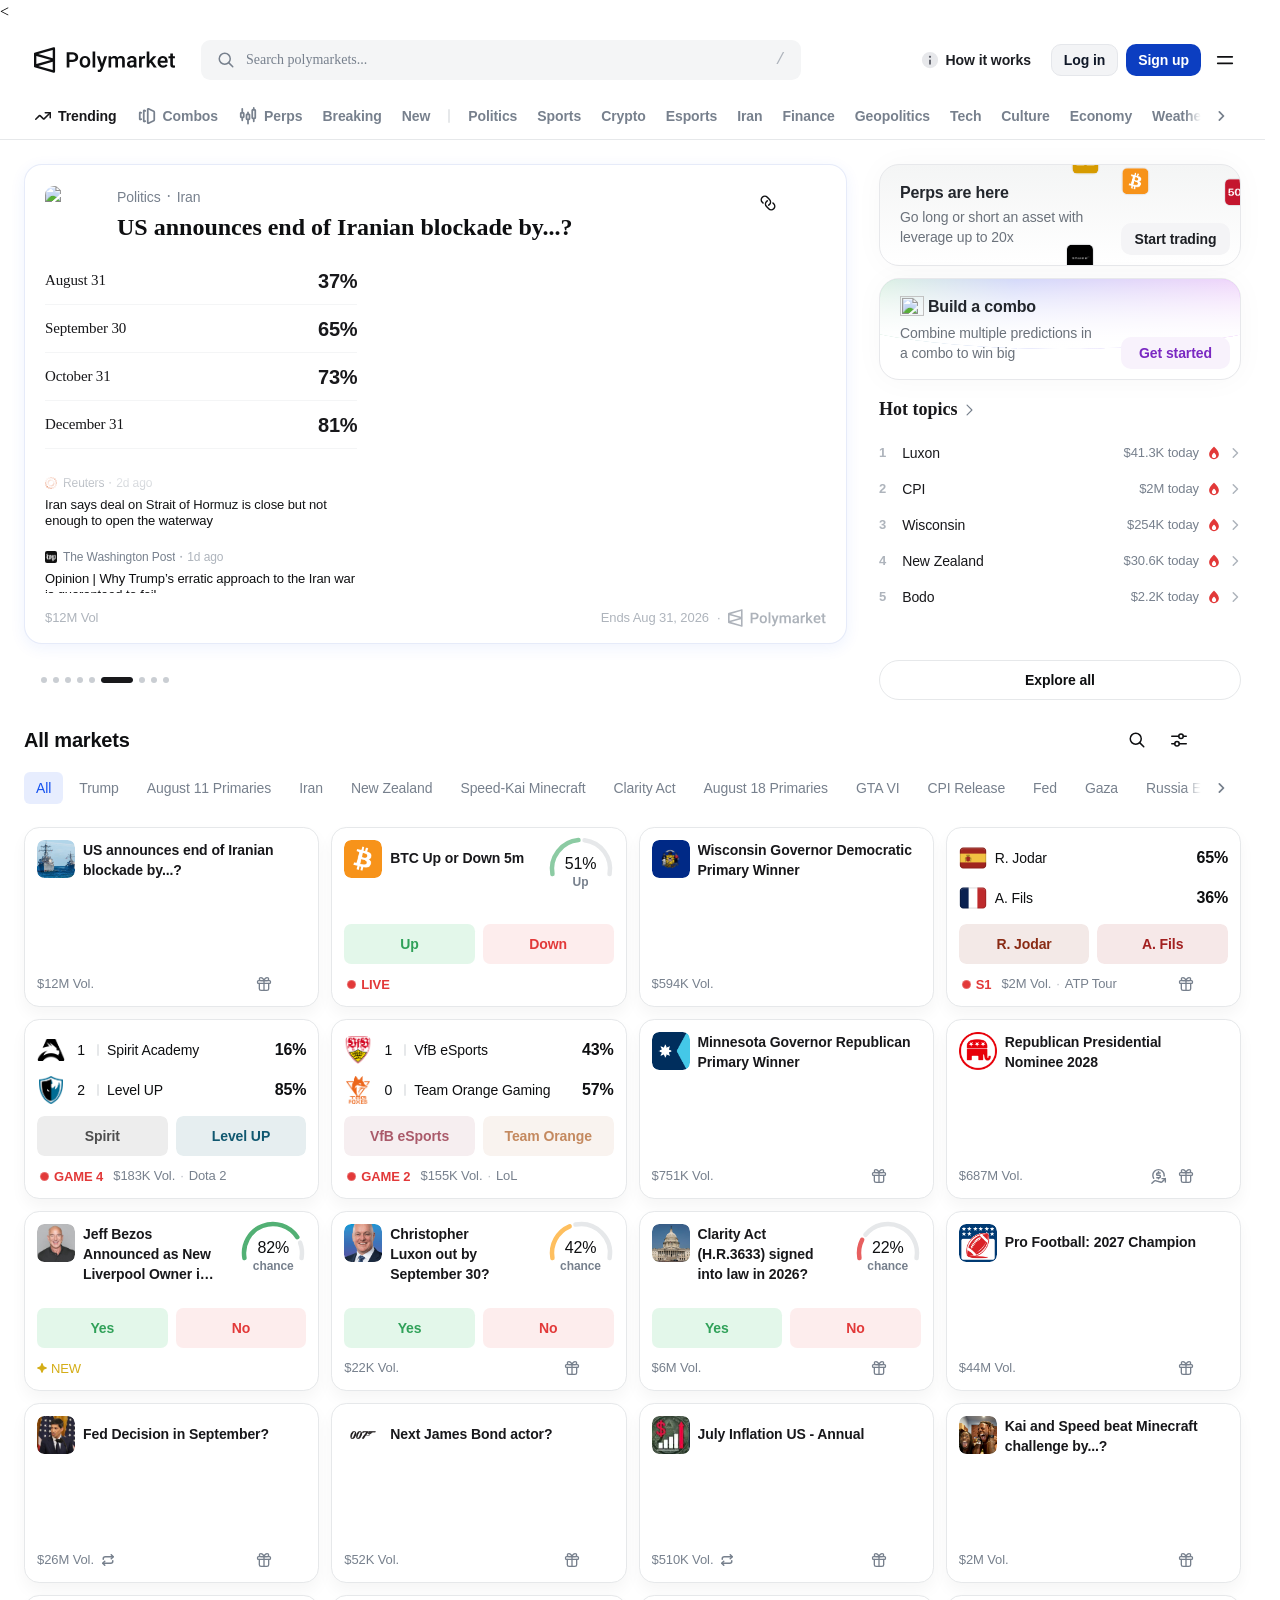
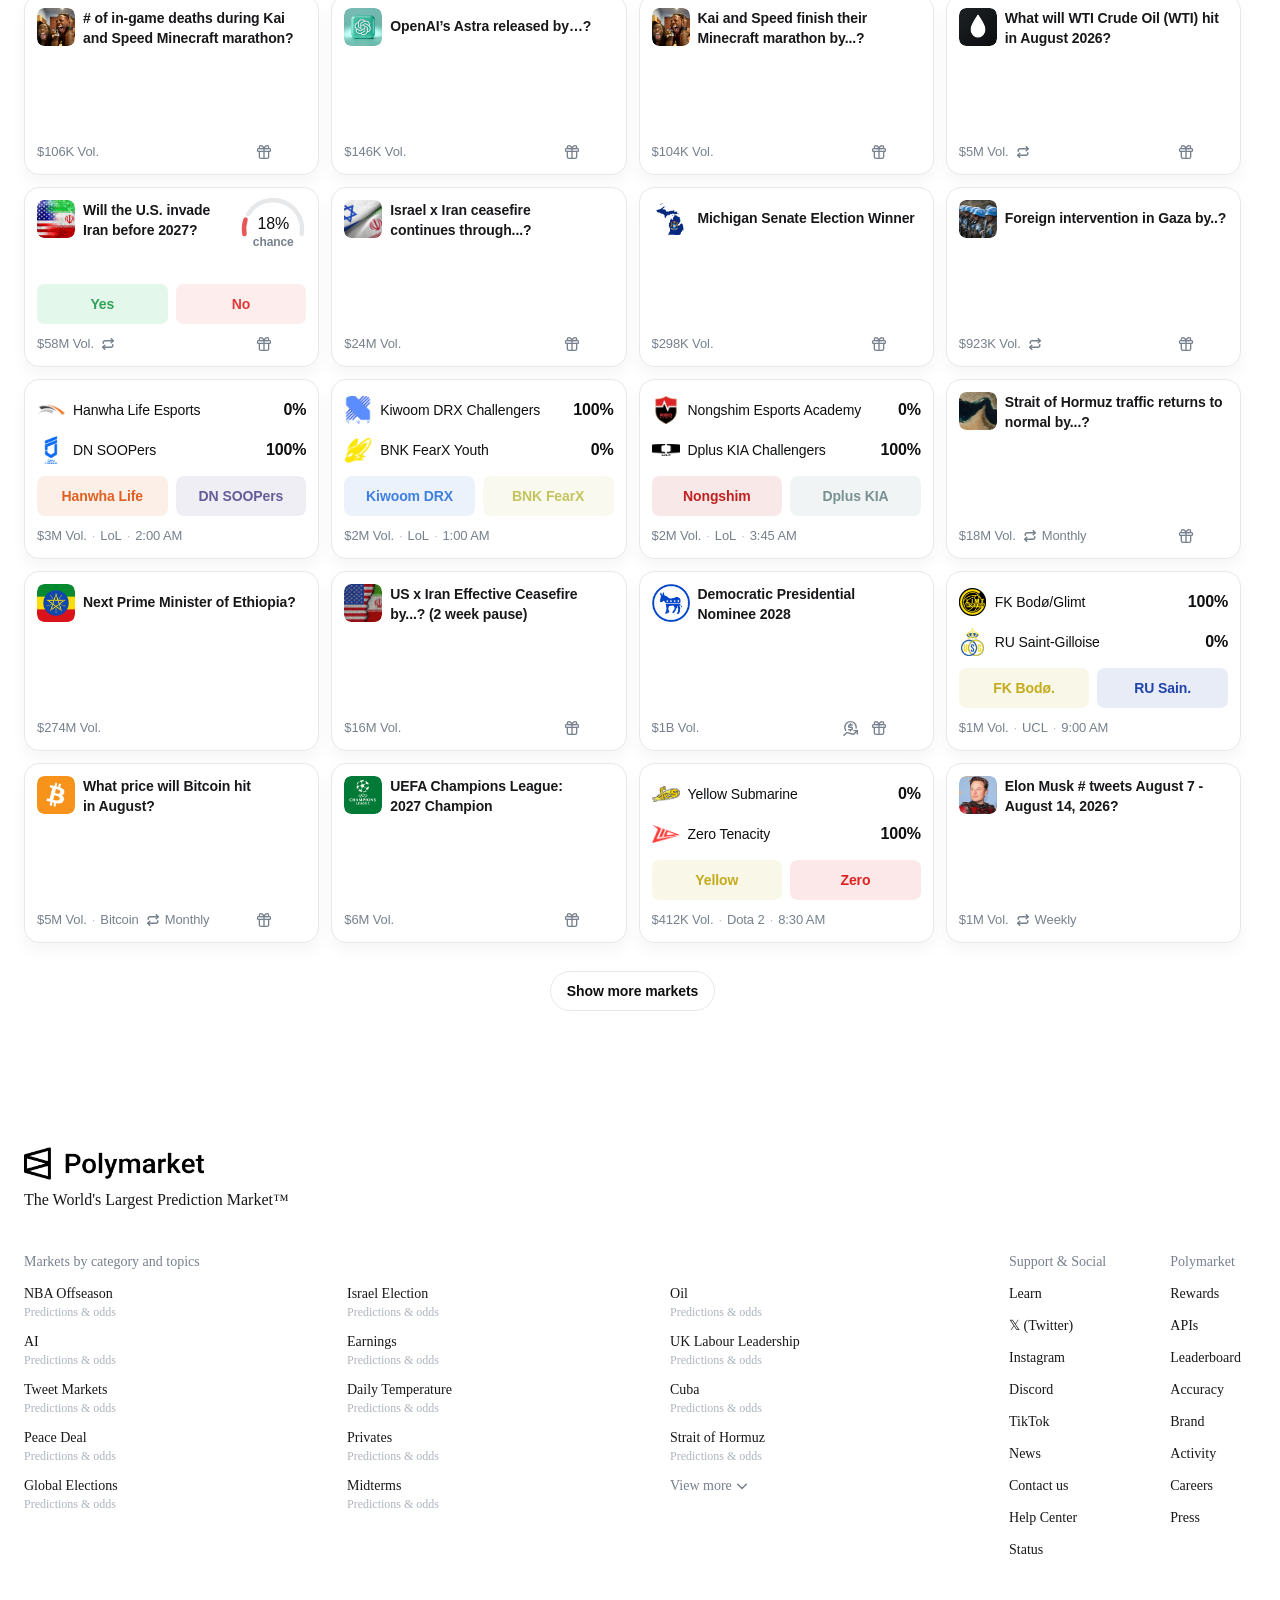
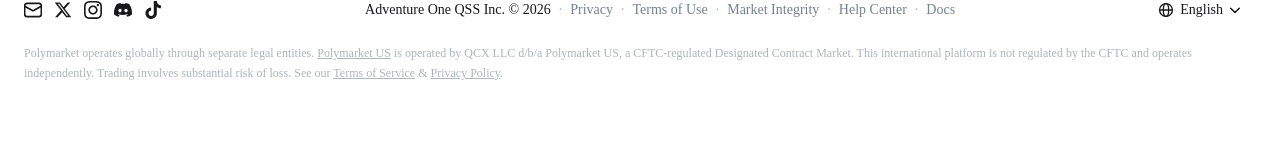
==== index.html @ 7bc05b7f "sheet modification" ====
<!DOCTYPE html>
< <html id="__pm_html" lang="en" data-theme="light" style="color-scheme: light;">

  <head>
    <meta http-equiv="Content-Type" content="text/html; charset=UTF-8">
    <meta name="viewport" content="width=device-width, initial-scale=1, maximum-scale=1, viewport-fit=cover">
    <link rel="preload" href="https://polymarket.com/_next/static/immutable/media/InterVariable-s.p.1aygxr7adi9hb.woff2"
      as="font" crossorigin="" type="font/woff2">
    <link rel="preload" as="image" href="./Polymarket _ The World’s Largest Prediction Market™_files/favicons">
    <link rel="preload" as="image" href="./Polymarket _ The World’s Largest Prediction Market™_files/favicons(1)">
    <link rel="preload" as="image" href="./Polymarket _ The World’s Largest Prediction Market™_files/favicons(2)">
    <link rel="preload" as="image" href="./Polymarket _ The World’s Largest Prediction Market™_files/favicons(3)">
    <link rel="preload" as="image" href="./Polymarket _ The World’s Largest Prediction Market™_files/favicons(4)">
    <link rel="preload" as="image" href="./Polymarket _ The World’s Largest Prediction Market™_files/favicons(5)">
    <link rel="preload" as="image" href="./Polymarket _ The World’s Largest Prediction Market™_files/favicons(6)">
    <link rel="stylesheet" href="./Polymarket _ The World’s Largest Prediction Market™_files/1xvznne5h-_wo.css"
      as="style">
    <link rel="stylesheet" href="./Polymarket _ The World’s Largest Prediction Market™_files/12_k0vfit5ixy.css"
      as="style">
    <link rel="stylesheet" href="./Polymarket _ The World’s Largest Prediction Market™_files/2q2gnw68l9ncj.css"
      as="style">
    <link rel="stylesheet" href="./Polymarket _ The World’s Largest Prediction Market™_files/34fe87x_uu1zs.css"
      as="style">
    <link rel="preload" as="script" fetchpriority="low"
      href="./Polymarket _ The World’s Largest Prediction Market™_files/050zhgx32hwv8.js" crossorigin="">
    <script type="text/partytown-x" src="./Polymarket _ The World’s Largest Prediction Market™_files/_pt"
      data-ptsrc="https://analytics.tiktok.com/i18n/pixel/static/identify_ea043f1c.js"></script>
    <script type="text/partytown-x" src="./Polymarket _ The World’s Largest Prediction Market™_files/_pt(1)"
      data-ptsrc="https://analytics.tiktok.com/i18n/pixel/static/main.MTJjNTgwMmFjMQ.js"
      data-id="D2EB49JC77U067DPLNBG"></script>
    <script type="text/partytown-x" src="./Polymarket _ The World’s Largest Prediction Market™_files/_pt(2)"
      data-ptsrc="https://analytics.tiktok.com/i18n/pixel/events.js?sdkid=D2EB49JC77U067DPLNBG&amp;lib=ttq"></script>
    <script type="text/javascript" async=""
      src="./Polymarket _ The World’s Largest Prediction Market™_files/zryw7npl"></script>
    <script type="text/javascript" async=""
      src="./Polymarket _ The World’s Largest Prediction Market™_files/destination"></script>
    <script async="true"
      src="./Polymarket _ The World’s Largest Prediction Market™_files/e8fb67d5-9099-4de2-9750-2c66ef553d13.js"
      crossorigin="anonymous"></script>
    <script async="" src="./Polymarket _ The World’s Largest Prediction Market™_files/saved_resource"></script>
    <script type="text/javascript" async=""
      src="./Polymarket _ The World’s Largest Prediction Market™_files/uwt.js"></script>
    <script type="text/javascript" async=""
      src="./Polymarket _ The World’s Largest Prediction Market™_files/js"></script>
    <script type="text/javascript" async=""
      src="./Polymarket _ The World’s Largest Prediction Market™_files/js(1)"></script>
    <script async="" src="./Polymarket _ The World’s Largest Prediction Market™_files/scevent.min.js"></script>
    <script type="text/partytown-x" src="./Polymarket _ The World’s Largest Prediction Market™_files/_pt(3)"
      data-ptsrc="https://www.redditstatic.com/ads/pixel.js"></script>
    <script type="text/partytown-x" src="./Polymarket _ The World’s Largest Prediction Market™_files/_pt(4)"
      data-ptsrc="https://connect.facebook.net/en_US/fbevents.js"></script>
    <script type="text/javascript" async=""
      src="./Polymarket _ The World’s Largest Prediction Market™_files/sdk.js"></script>
    <script src="./Polymarket _ The World’s Largest Prediction Market™_files/1ta576v14_0-o.js" async=""
      crossorigin=""></script>
    <script src="./Polymarket _ The World’s Largest Prediction Market™_files/2xdhs9vi3pkwg.js" async=""
      crossorigin=""></script>
    <script src="./Polymarket _ The World’s Largest Prediction Market™_files/3ph7un4d86x3r.js" async=""
      crossorigin=""></script>
    <script src="./Polymarket _ The World’s Largest Prediction Market™_files/2kn_t393dva7_.js" async=""
      crossorigin=""></script>
    <script src="./Polymarket _ The World’s Largest Prediction Market™_files/turbopack-3u9iurie3x0ei.js" async=""
      crossorigin=""></script>
    <script src="./Polymarket _ The World’s Largest Prediction Market™_files/2qnopj7cax7uy.js" async=""
      crossorigin=""></script>
    <script src="./Polymarket _ The World’s Largest Prediction Market™_files/0y_2c69dou5mc.js" async=""
      crossorigin=""></script>
    <script src="./Polymarket _ The World’s Largest Prediction Market™_files/1-hdcs4qtxk84.js" async=""
      crossorigin=""></script>
    <script src="./Polymarket _ The World’s Largest Prediction Market™_files/40-ibfx0e1cf2.js" async=""
      crossorigin=""></script>
    <script src="./Polymarket _ The World’s Largest Prediction Market™_files/3-f_0k7oh_t2z.js" async=""
      crossorigin=""></script>
    <script src="./Polymarket _ The World’s Largest Prediction Market™_files/41ccagpe5h0nh.js" async=""
      crossorigin=""></script>
    <script src="./Polymarket _ The World’s Largest Prediction Market™_files/28n1gs1zeol09.js" async=""
      crossorigin=""></script>
    <script src="./Polymarket _ The World’s Largest Prediction Market™_files/3__tqwuv5_w46.js" async=""
      crossorigin=""></script>
    <script src="./Polymarket _ The World’s Largest Prediction Market™_files/2oiy7hxcs33c-.js" async=""
      crossorigin=""></script>
    <script src="./Polymarket _ The World’s Largest Prediction Market™_files/16pchca2lleq3.js" async=""
      crossorigin=""></script>
    <script src="./Polymarket _ The World’s Largest Prediction Market™_files/0a7tminq2li_7.js" async=""
      crossorigin=""></script>
    <script src="./Polymarket _ The World’s Largest Prediction Market™_files/2t-g8f8gta-u0.js" async=""
      crossorigin=""></script>
    <script src="./Polymarket _ The World’s Largest Prediction Market™_files/0423mj89c63q-.js" async=""
      crossorigin=""></script>
    <script src="./Polymarket _ The World’s Largest Prediction Market™_files/2s8h_15eadk7m.js" async=""
      crossorigin=""></script>
    <script src="./Polymarket _ The World’s Largest Prediction Market™_files/34rx0zgd_p1eq.js" async=""
      crossorigin=""></script>
    <script src="./Polymarket _ The World’s Largest Prediction Market™_files/3r4ix474_dhkh.js" async=""
      crossorigin=""></script>
    <script src="./Polymarket _ The World’s Largest Prediction Market™_files/2u_3ujlkfbknd.js" async=""
      crossorigin=""></script>
    <script src="./Polymarket _ The World’s Largest Prediction Market™_files/3ck_691kq0ybv.js" async=""
      crossorigin=""></script>
    <script src="./Polymarket _ The World’s Largest Prediction Market™_files/2igcjbqn3b_ky.js" async=""
      crossorigin=""></script>
    <script src="./Polymarket _ The World’s Largest Prediction Market™_files/0448va_zzwkuj.js" async=""
      crossorigin=""></script>
    <script src="./Polymarket _ The World’s Largest Prediction Market™_files/1dqihoq81-yb5.js" async=""
      crossorigin=""></script>
    <script src="./Polymarket _ The World’s Largest Prediction Market™_files/0ab6sidpc8h3q.js" async=""
      crossorigin=""></script>
    <script src="./Polymarket _ The World’s Largest Prediction Market™_files/1c42y04yk1k7_.js" async=""
      crossorigin=""></script>
    <script src="./Polymarket _ The World’s Largest Prediction Market™_files/400qsgs4zhy3f.js" async=""
      crossorigin=""></script>
    <script src="./Polymarket _ The World’s Largest Prediction Market™_files/02-22y9r5_rlp.js" async=""
      crossorigin=""></script>
    <script src="./Polymarket _ The World’s Largest Prediction Market™_files/1u72vq7xpq19i.js" async=""
      crossorigin=""></script>
    <script src="./Polymarket _ The World’s Largest Prediction Market™_files/07b2qtq9h8by1.js" async=""
      crossorigin=""></script>
    <script src="./Polymarket _ The World’s Largest Prediction Market™_files/19tyv_purycmg.js" async=""
      crossorigin=""></script>
    <script src="./Polymarket _ The World’s Largest Prediction Market™_files/2waw69ymhh_mm.js" async=""
      crossorigin=""></script>
    <script src="./Polymarket _ The World’s Largest Prediction Market™_files/1uruzxlb2-ese.js" async=""
      crossorigin=""></script>
    <script src="./Polymarket _ The World’s Largest Prediction Market™_files/19zs_iil_kxae.js" async=""
      crossorigin=""></script>
    <script src="./Polymarket _ The World’s Largest Prediction Market™_files/34cyuccihu_gt.js" async=""
      crossorigin=""></script>
    <script src="./Polymarket _ The World’s Largest Prediction Market™_files/04rd216xv0na7.js" async=""
      crossorigin=""></script>
    <script src="./Polymarket _ The World’s Largest Prediction Market™_files/3ci0srxha2fpv.js" async=""
      crossorigin=""></script>
    <script src="./Polymarket _ The World’s Largest Prediction Market™_files/3nob8xsxtjarf.js" async=""
      crossorigin=""></script>
    <script src="./Polymarket _ The World’s Largest Prediction Market™_files/0jb2jp0jb9onm.js" async=""
      crossorigin=""></script>
    <script src="./Polymarket _ The World’s Largest Prediction Market™_files/216xhyks20kv7.js" async=""
      crossorigin=""></script>
    <script src="./Polymarket _ The World’s Largest Prediction Market™_files/3rme7b2bblkw3.js" async=""
      crossorigin=""></script>
    <script src="./Polymarket _ The World’s Largest Prediction Market™_files/0axq70mcux7mb.js" async=""
      crossorigin=""></script>
    <script src="./Polymarket _ The World’s Largest Prediction Market™_files/1xlkkec08mil3.js" async=""
      crossorigin=""></script>
    <script src="./Polymarket _ The World’s Largest Prediction Market™_files/0id7u3l5e0vc2.js" async=""
      crossorigin=""></script>
    <script src="./Polymarket _ The World’s Largest Prediction Market™_files/13wsys6xchxqs.js" async=""
      crossorigin=""></script>
    <script src="./Polymarket _ The World’s Largest Prediction Market™_files/3629a76j_3o1l.js" async=""
      crossorigin=""></script>
    <script src="./Polymarket _ The World’s Largest Prediction Market™_files/3eabtcm_qgq41.js" async=""
      crossorigin=""></script>
    <script src="./Polymarket _ The World’s Largest Prediction Market™_files/1ogjv4_-spdoo.js" async=""
      crossorigin=""></script>
    <script src="./Polymarket _ The World’s Largest Prediction Market™_files/1_ezc5x_axfd4.js" async=""
      crossorigin=""></script>
    <script src="./Polymarket _ The World’s Largest Prediction Market™_files/1a8v6fsy3wyhf.js" async=""
      crossorigin=""></script>
    <script src="./Polymarket _ The World’s Largest Prediction Market™_files/3myp9oz9lpe74.js" async=""
      crossorigin=""></script>
    <script src="./Polymarket _ The World’s Largest Prediction Market™_files/2gvupq5wzqqox.js" async=""
      crossorigin=""></script>
    <script src="./Polymarket _ The World’s Largest Prediction Market™_files/43u9lm_wndpu1.js" async=""
      crossorigin=""></script>
    <script src="./Polymarket _ The World’s Largest Prediction Market™_files/3076mfk-lntr1.js" async=""
      crossorigin=""></script>
    <script src="./Polymarket _ The World’s Largest Prediction Market™_files/2n8rrtdolam8_.js" async=""
      crossorigin=""></script>
    <script src="./Polymarket _ The World’s Largest Prediction Market™_files/1m8g2mqx63sej.js" async=""
      crossorigin=""></script>
    <script src="./Polymarket _ The World’s Largest Prediction Market™_files/0upxqq1znxc-i.js" async=""
      crossorigin=""></script>
    <script src="./Polymarket _ The World’s Largest Prediction Market™_files/1zeycm9na1dgi.js" async=""
      crossorigin=""></script>
    <script src="./Polymarket _ The World’s Largest Prediction Market™_files/1s0pywucjq9qn.js" async=""
      crossorigin=""></script>
    <script src="./Polymarket _ The World’s Largest Prediction Market™_files/3hfnagq8yhw63.js" async=""
      crossorigin=""></script>
    <script src="./Polymarket _ The World’s Largest Prediction Market™_files/1tl76ons6q4ua.js" async=""
      crossorigin=""></script>
    <script src="./Polymarket _ The World’s Largest Prediction Market™_files/0gas10_zylcxn.js" async=""
      crossorigin=""></script>
    <script src="./Polymarket _ The World’s Largest Prediction Market™_files/06vpj_6-wra41.js" async=""
      crossorigin=""></script>
    <script src="./Polymarket _ The World’s Largest Prediction Market™_files/0yu9xjqlnbb08.js" async=""
      crossorigin=""></script>
    <script src="./Polymarket _ The World’s Largest Prediction Market™_files/16u70pz_945jm.js" async=""
      crossorigin=""></script>
    <script src="./Polymarket _ The World’s Largest Prediction Market™_files/3ezd_5e83i4k7.js" async=""
      crossorigin=""></script>
    <script src="./Polymarket _ The World’s Largest Prediction Market™_files/03vcl2it4kzli.js" async=""
      crossorigin=""></script>
    <script src="./Polymarket _ The World’s Largest Prediction Market™_files/2pjg1lfcmh3pd.js" async=""
      crossorigin=""></script>
    <script src="./Polymarket _ The World’s Largest Prediction Market™_files/1gejwbvz6rmet.js" async=""
      crossorigin=""></script>
    <script src="./Polymarket _ The World’s Largest Prediction Market™_files/2yf-yr59-zp16.js" async=""
      crossorigin=""></script>
    <script src="./Polymarket _ The World’s Largest Prediction Market™_files/2i_m22bxvwdp6.js" async=""
      crossorigin=""></script>
    <script src="./Polymarket _ The World’s Largest Prediction Market™_files/325yip-af6j6s.js" async=""
      crossorigin=""></script>
    <script src="./Polymarket _ The World’s Largest Prediction Market™_files/3xsjcvi6-h70o.js" async=""
      crossorigin=""></script>
    <script src="./Polymarket _ The World’s Largest Prediction Market™_files/0azj71wawmllj.js" async=""
      crossorigin=""></script>
    <script src="./Polymarket _ The World’s Largest Prediction Market™_files/4229w9bopxu3d.js" async=""
      crossorigin=""></script>
    <script src="./Polymarket _ The World’s Largest Prediction Market™_files/06-n4hagkveuv.js" async=""
      crossorigin=""></script>
    <script src="./Polymarket _ The World’s Largest Prediction Market™_files/22v1b32tpmn8i.js" async=""
      crossorigin=""></script>
    <script src="./Polymarket _ The World’s Largest Prediction Market™_files/448s9o1a9041u.js" async=""
      crossorigin=""></script>
    <script src="./Polymarket _ The World’s Largest Prediction Market™_files/1uqe77oksfxj-.js" async=""
      crossorigin=""></script>
    <script src="./Polymarket _ The World’s Largest Prediction Market™_files/08p1_q0bh31s8.js" async=""
      crossorigin=""></script>
    <script src="./Polymarket _ The World’s Largest Prediction Market™_files/2k-3atbuasimc.js" async=""
      crossorigin=""></script>
    <script src="./Polymarket _ The World’s Largest Prediction Market™_files/11vt31z0rmo3y.js" async=""
      crossorigin=""></script>
    <script src="./Polymarket _ The World’s Largest Prediction Market™_files/3ce6lu4tf9427.js" async=""
      crossorigin=""></script>
    <script src="./Polymarket _ The World’s Largest Prediction Market™_files/0ucmhza0byfwz.js" async=""
      crossorigin=""></script>
    <script src="./Polymarket _ The World’s Largest Prediction Market™_files/3g7_491unjgx7.js" async=""
      crossorigin=""></script>
    <script src="./Polymarket _ The World’s Largest Prediction Market™_files/1lfmcnv0zzq05.js" async=""
      crossorigin=""></script>
    <script src="./Polymarket _ The World’s Largest Prediction Market™_files/loginModal.js" defer></script>
    <meta name="theme-color" content="#fff" media="(prefers-color-scheme: light)">
    <meta name="theme-color" content="#15191d" media="(prefers-color-scheme: dark)">
    <meta name="color-scheme" content="light dark">
    <title>Polymarket | The World’s Largest Prediction Market™</title>
    <meta name="description"
      content="Polymarket is the world’s largest prediction market, allowing you to stay informed and profit from your knowledge by trading on future events across various topics.">
    <meta name="application-name" content="Polymarket">
    <link rel="manifest" href="https://polymarket.com/manifest.json">
    <meta name="robots" content="index, follow, max-video-preview:-1, max-image-preview:large, max-snippet:-1">
    <meta name="fc:miniapp"
      content="{&quot;version&quot;:&quot;next&quot;,&quot;imageUrl&quot;:&quot;https://polymarket.com/images/polymarket-logo-white.png&quot;,&quot;button&quot;:{&quot;title&quot;:&quot;Open Polymarket&quot;,&quot;action&quot;:{&quot;type&quot;:&quot;launch_frame&quot;,&quot;name&quot;:&quot;Launch Polymarket&quot;,&quot;url&quot;:&quot;https://polymarket.com&quot;,&quot;splashImageUrl&quot;:&quot;https://polymarket.com/images/polymarket-logo-white.png&quot;,&quot;splashBackgroundColor&quot;:&quot;#000000&quot;}}}">
    <link rel="canonical" href="https://polymarket.com/">
    <link rel="alternate" hreflang="en" href="https://polymarket.com/">
    <link rel="alternate" hreflang="bn" href="https://polymarket.com/bn">
    <link rel="alternate" hreflang="de" href="https://polymarket.com/de">
    <link rel="alternate" hreflang="es" href="https://polymarket.com/es">
    <link rel="alternate" hreflang="fr" href="https://polymarket.com/fr">
    <link rel="alternate" hreflang="hi" href="https://polymarket.com/hi">
    <link rel="alternate" hreflang="id" href="https://polymarket.com/id">
    <link rel="alternate" hreflang="it" href="https://polymarket.com/it">
    <link rel="alternate" hreflang="ja" href="https://polymarket.com/ja">
    <link rel="alternate" hreflang="pl" href="https://polymarket.com/pl">
    <link rel="alternate" hreflang="pt" href="https://polymarket.com/pt">
    <link rel="alternate" hreflang="ru" href="https://polymarket.com/ru">
    <link rel="alternate" hreflang="th" href="https://polymarket.com/th">
    <link rel="alternate" hreflang="tl" href="https://polymarket.com/tl">
    <link rel="alternate" hreflang="uk" href="https://polymarket.com/uk">
    <link rel="alternate" hreflang="vi" href="https://polymarket.com/vi">
    <link rel="alternate" hreflang="zh" href="https://polymarket.com/zh">
    <link rel="alternate" hreflang="zh-hant" href="https://polymarket.com/zh-hant">
    <link rel="alternate" hreflang="x-default" href="https://polymarket.com/">
    <meta name="format-detection" content="telephone=no">
    <meta name="mobile-web-app-capable" content="yes">
    <meta name="apple-mobile-web-app-title" content="Polymarket">
    <meta name="apple-mobile-web-app-status-bar-style" content="default">
    <meta property="og:title" content="Polymarket | The World’s Largest Prediction Market™">
    <meta property="og:description"
      content="Polymarket is the world’s largest prediction market, allowing you to stay informed and profit from your knowledge by trading on future events across various topics.">
    <meta property="og:url" content="https://polymarket.com">
    <meta property="og:image" content="https://polymarket.com/images/homepage-twitter-card.png">
    <meta property="og:type" content="website">
    <meta name="twitter:card" content="summary_large_image">
    <meta name="twitter:site" content="@polymarket">
    <meta name="twitter:title" content="Polymarket | The World’s Largest Prediction Market™">
    <meta name="twitter:description"
      content="Polymarket is the world’s largest prediction market, allowing you to stay informed and profit from your knowledge by trading on future events across various topics.">
    <meta name="twitter:image" content="https://polymarket.com/images/homepage-twitter-card.png">
    <link rel="icon" href="https://polymarket.com/icons/favicon-32x32.png" sizes="32x32" type="image/png">
    <link rel="icon" href="https://polymarket.com/icons/favicon-16x16.png" sizes="16x16" type="image/png">
    <link rel="apple-touch-icon" href="https://polymarket.com/icons/apple-touch-icon.png" sizes="180x180">
    <link rel="mask-icon" href="https://polymarket.com/icons/safari-pinned-tab.svg" color="#1652f0">
    <meta name="next-size-adjust" content="">
    <meta property="og:temporal:status" content="active">
    <meta property="og:temporal:link_preview_rendering_style" content="enhanced_image_forward">
    <meta property="og:temporal:trade_eligibility_US" content="False">
    <meta property="og:image:alt" content="Polymarket">
    <script
      id="debugbear-rum">(function () { var dbpr = 100; if (Math.random() * 100 > 100 - dbpr) { var d = "dbbRum", w = window, o = document, a = addEventListener, scr = o.createElement("script"); scr.async = !0; w[d] = w[d] || []; w[d].push(["presampling", dbpr]);["error", "unhandledrejection"].forEach(function (t) { a(t, function (e) { w[d].push([t, e]) }); }); scr.src = "https://cdn.debugbear.com/C7xcKKrjUnXK.js"; o.head.appendChild(scr); } })()</script>
    <script async="" src="./Polymarket _ The World’s Largest Prediction Market™_files/C7xcKKrjUnXK.js"></script>
    <script
      id="pm-theme-prepaint">!function () { try { var d = document.documentElement; var t = localStorage.getItem("color-mode"); var theme = t === "light" || t === "dark" ? t : window.matchMedia && window.matchMedia("(prefers-color-scheme: dark)").matches ? "dark" : "light"; d.setAttribute("data-theme", theme); d.style.colorScheme = theme; } catch (e) { } }();</script>
    <script
      id="pm-world-cup-tab-prepaint">!function () { try { var d = document.documentElement; var p = (location.pathname || "").replace(/\/+$/, ""); if (!/\/sports\/world-cup$/.test(p)) return; var t = new URLSearchParams(location.search || "").get("tab"); var v = { props: "props", bracket: "bracket", map: "map", groups: "bracket", standings: "bracket" }; d.setAttribute("data-wc-tab", v[t] || "games"); } catch (e) { } }();</script>
    <script
      id="pm-nfl-tab-prepaint">!function () { try { var d = document.documentElement; var p = (location.pathname || "").replace(/\/+$/, ""); if (!/\/sports\/nfl$/.test(p)) return; var t = new URLSearchParams(location.search || "").get("tab"); d.setAttribute("data-nfl-tab", t === "props" ? "props" : "games"); } catch (e) { } }();</script>
    <script
      id="pm-marketing-defer">!function () { var w = window; w.__pmDeferMarketing = function (f) { var idle = w.requestIdleCallback || function (c) { return setTimeout(c, 1) }; var run = function () { idle(f) }; "complete" === document.readyState ? run() : w.addEventListener("load", run, { once: true }) } }()</script>
    <script>!function (w, d, n) { if (w.snaptr) return; var a = w.snaptr = function () { a.handleRequest ? a.handleRequest.apply(a, arguments) : a.queue.push(arguments) }; a.queue = []; w.__pmDeferMarketing(function () { var s = d.createElement("script"); s.async = !0; s.src = n; var x = d.getElementsByTagName("script")[0]; x.parentNode.insertBefore(s, x) }) }(window, document, "https://sc-static.net/scevent.min.js"); snaptr('init', 'e8fb67d5-9099-4de2-9750-2c66ef553d13'); snaptr('track', 'PAGE_VIEW');</script>
    <script
      data-partytown="">!(function (w, p, f, c) { if (!window.crossOriginIsolated && !navigator.serviceWorker) return; c = w[p] = Object.assign(w[p] || {}, { "resolveSendBeaconRequestParameters": "a=>\"www.facebook.com\"===a.hostname?{keepalive:!1}:{}", "resolveUrl": "(a,b,c)=>{if(\"script\"===c&&[\"connect.facebook.net\",\"analytics.tiktok.com\",\"www.redditstatic.com\"].includes(a.hostname)){let c=new URL(\"/api/_pt\",b.origin);return c.searchParams.set(\"url\",a.href),c}return a}" }); c[f] = (c[f] || []).concat(["fbq", "ttq.load", "ttq.page", "ttq.track", "ttq.identify", "ttq.push", "rdt"]) })(window, 'partytown', 'forward');/* Partytown 0.14.0 - MIT QwikDev */
        const t = { preserveBehavior: !1 }, e = e => { if ("string" == typeof e) return [e, t]; const [n, r = t] = e; return [n, { ...t, ...r }] }, n = Object.freeze((t => { const e = new Set; let n = []; do { Object.getOwnPropertyNames(n).forEach((t => { "function" == typeof n[t] && e.add(t) })) } while ((n = Object.getPrototypeOf(n)) !== Object.prototype); return Array.from(e) })()); !function (t, r, o, i, a, s, c, l, d, p, u = t, f) { function h() { f || (f = 1, "/" == (c = (s.lib || "/~partytown/") + (s.debug ? "debug/" : ""))[0] && (d = r.querySelectorAll('script[type="text/partytown"]'), i != t ? i.dispatchEvent(new CustomEvent("pt1", { detail: t })) : (l = setTimeout(v, (null == s ? void 0 : s.fallbackTimeout) || 1e4), r.addEventListener("pt0", w), a ? y(1) : o.serviceWorker ? o.serviceWorker.register(c + (s.swPath || "partytown-sw.js"), { scope: c }).then((function (t) { t.active ? y() : t.installing && t.installing.addEventListener("statechange", (function (t) { "activated" == t.target.state && y() })) }), console.error) : v()))) } function y(e) { p = r.createElement(e ? "script" : "iframe"), t._pttab = Date.now(), e || (p.style.display = "block", p.style.width = "0", p.style.height = "0", p.style.border = "0", p.style.visibility = "hidden", p.setAttribute("aria-hidden", !0)), p.src = c + "partytown-" + (e ? "atomics.js?v=0.14.0" : "sandbox-sw.html?" + t._pttab), r.querySelector(s.sandboxParent || "body").appendChild(p) } function v(n, o) { for (w(), i == t && (s.forward || []).map((function (n) { const [r] = e(n); delete t[r.split(".")[0]] })), n = 0; n < d.length; n++)(o = r.createElement("script")).innerHTML = d[n].innerHTML, o.nonce = s.nonce, r.head.appendChild(o); p && p.parentNode.removeChild(p) } function w() { clearTimeout(l) } s = t.partytown || {}, i == t && (s.forward || []).map((function (r) { const [o, { preserveBehavior: i }] = e(r); u = t, o.split(".").map((function (e, r, o) { var a; u = u[o[r]] = r + 1 < o.length ? u[o[r]] || (a = o[r + 1], n.includes(a) ? [] : {}) : (() => { let e = null; if (i) { const { methodOrProperty: n, thisObject: r } = ((t, e) => { let n = t; for (let t = 0; t < e.length - 1; t += 1)n = n[e[t]]; return { thisObject: n, methodOrProperty: e.length > 0 ? n[e[e.length - 1]] : void 0 } })(t, o); "function" == typeof n && (e = (...t) => n.apply(r, ...t)) } return function () { let n; return e && (n = e(arguments)), (t._ptf = t._ptf || []).push(o, arguments), n } })() })) })), "complete" == r.readyState ? h() : (t.addEventListener("DOMContentLoaded", h), t.addEventListener("load", h)) }(window, document, navigator, top, window.crossOriginIsolated); document.currentScript.dataset.partytown = "";</script>
    <script
      type="text/partytown-x">!function(w,d,t){w.TiktokAnalyticsObject=t;var ttq=w[t]=w[t]||[];ttq.methods=["page","track","identify","instances","debug","on","off","once","ready","alias","group","enableCookie","disableCookie","holdConsent","revokeConsent","grantConsent"];ttq.setAndDefer=function(t,e){t[e]=function(){t.push([e].concat(Array.prototype.slice.call(arguments,0)))}};for(var i=0;i<ttq.methods.length;i++)ttq.setAndDefer(ttq,ttq.methods[i]);ttq.instance=function(t){for(var e=ttq._i[t]||[],n=0;n<ttq.methods.length;n++)ttq.setAndDefer(e,ttq.methods[n]);return e};ttq.load=function(e,n){var r="https://analytics.tiktok.com/i18n/pixel/events.js";ttq._i=ttq._i||{};ttq._i[e]=[];ttq._i[e]._u=r;ttq._t=ttq._t||{};ttq._t[e]=+new Date;ttq._o=ttq._o||{};ttq._o[e]=n||{};var a=document.createElement("script");a.type="text/javascript";a.async=!0;a.src=r+"?sdkid="+e+"&lib="+t;var s=document.getElementsByTagName("script")[0];s.parentNode.insertBefore(a,s)}}(window,document,"ttq");</script>
    <script>document.addEventListener("pt0", function () { var q = window.ttq; if (q) for (var m = ["load", "page", "track", "identify", "push"], i = 0; i < m.length; i++)q[m[i]] && Object.defineProperty(q, m[i], { value: q[m[i]], writable: !1, enumerable: !0 }) }, { once: !0 })</script>
    <script
      type="text/partytown-x">!function(f,b,e,v,n,t,s){if(f.fbq)return;n=f.fbq=function(){n.callMethod?n.callMethod.apply(n,arguments):n.queue.push(arguments)};if(!f._fbq)f._fbq=n;n.push=n;n.loaded=!0;n.version='2.0';n.queue=[];t=b.createElement(e);t.async=!0;t.src=v;s=b.getElementsByTagName(e)[0];s.parentNode.insertBefore(t,s)}(window,document,'script','https://connect.facebook.net/en_US/fbevents.js');if(!window.__pmMetaPixelInit){window.__pmMetaPixelInit=!0;fbq('init','9598173826948405');fbq('track','PageView')}</script>
    <script
      type="text/partytown-x">!function(w,d){if(!w.rdt){var p=w.rdt=function(){p.sendEvent?p.sendEvent.apply(p,arguments):p.callQueue.push(arguments)};p.callQueue=[];var t=d.createElement("script");t.src="https://www.redditstatic.com/ads/pixel.js",t.async=!0;var s=d.getElementsByTagName("script")[0];s.parentNode.insertBefore(t,s)}}(window,document);rdt('init','t2_a264zkjk',{useDecimalCurrencyValues:true});rdt('track','PageVisit');</script>
    <script
      type="application/ld+json">{"@context":"https://schema.org","@type":"Organization","name":"Polymarket","url":"https://polymarket.com","description":"The world's largest prediction market platform","industry":"Financial Technology","foundingDate":"2020","numberOfEmployees":{"@type":"QuantitativeValue","minValue":51,"maxValue":100},"logo":"https://polymarket.com/icons/apple-touch-icon.png","sameAs":["https://x.com/Polymarket","https://www.facebook.com/polymarket","https://www.instagram.com/polymarket","https://www.tiktok.com/@polymarket","https://www.linkedin.com/company/polymarket/","https://discord.gg/polymarket"]}</script>
    <script
      type="application/ld+json">{"@context":"https://schema.org","@type":"WebApplication","name":"Polymarket","applicationCategory":"FinanceApplication","operatingSystem":"Web Browser","offers":{"@type":"Offer","price":"0","priceCurrency":"USD"},"description":"Trade on real-world events with the world's largest prediction market","featureList":["Real-time prediction markets","Cryptocurrency-based trading","Market creation tools","Portfolio management"],"screenshot":"https://polymarket.com/images/homepage-twitter-card.png"}</script>
    <script src="./Polymarket _ The World’s Largest Prediction Market™_files/0c0hxoamwjsbw.js" crossorigin="anonymous"
      nomodule=""></script>
    <script crossorigin="anonymous"
      src="./Polymarket _ The World’s Largest Prediction Market™_files/3zibyauky76_u.js"></script>
    <script crossorigin="anonymous"
      src="./Polymarket _ The World’s Largest Prediction Market™_files/37iaohkrfjdh6.js"></script>
    <script crossorigin="anonymous"
      src="./Polymarket _ The World’s Largest Prediction Market™_files/229e_emfl8wgu.js"></script>
    <script crossorigin="anonymous"
      src="./Polymarket _ The World’s Largest Prediction Market™_files/2m8t7aflly157.js"></script>
    <script crossorigin="anonymous"
      src="./Polymarket _ The World’s Largest Prediction Market™_files/3hpjbbt-scbmj.js"></script>
    <style type="text/css">
      [data-vaul-drawer] {
        touch-action: none;
        will-change: transform;
        transition: transform .5s cubic-bezier(.32, .72, 0, 1);
        animation-duration: .5s;
        animation-timing-function: cubic-bezier(0.32, 0.72, 0, 1)
      }

      [data-vaul-drawer][data-vaul-snap-points=false][data-vaul-drawer-direction=bottom][data-state=open] {
        animation-name: slideFromBottom
      }

      [data-vaul-drawer][data-vaul-snap-points=false][data-vaul-drawer-direction=bottom][data-state=closed] {
        animation-name: slideToBottom
      }

      [data-vaul-drawer][data-vaul-snap-points=false][data-vaul-drawer-direction=top][data-state=open] {
        animation-name: slideFromTop
      }

      [data-vaul-drawer][data-vaul-snap-points=false][data-vaul-drawer-direction=top][data-state=closed] {
        animation-name: slideToTop
      }

      [data-vaul-drawer][data-vaul-snap-points=false][data-vaul-drawer-direction=left][data-state=open] {
        animation-name: slideFromLeft
      }

      [data-vaul-drawer][data-vaul-snap-points=false][data-vaul-drawer-direction=left][data-state=closed] {
        animation-name: slideToLeft
      }

      [data-vaul-drawer][data-vaul-snap-points=false][data-vaul-drawer-direction=right][data-state=open] {
        animation-name: slideFromRight
      }

      [data-vaul-drawer][data-vaul-snap-points=false][data-vaul-drawer-direction=right][data-state=closed] {
        animation-name: slideToRight
      }

      [data-vaul-drawer][data-vaul-snap-points=true][data-vaul-drawer-direction=bottom] {
        transform: translate3d(0, var(--initial-transform, 100%), 0)
      }

      [data-vaul-drawer][data-vaul-snap-points=true][data-vaul-drawer-direction=top] {
        transform: translate3d(0, calc(var(--initial-transform, 100%) * -1), 0)
      }

      [data-vaul-drawer][data-vaul-snap-points=true][data-vaul-drawer-direction=left] {
        transform: translate3d(calc(var(--initial-transform, 100%) * -1), 0, 0)
      }

      [data-vaul-drawer][data-vaul-snap-points=true][data-vaul-drawer-direction=right] {
        transform: translate3d(var(--initial-transform, 100%), 0, 0)
      }

      [data-vaul-drawer][data-vaul-delayed-snap-points=true][data-vaul-drawer-direction=top] {
        transform: translate3d(0, var(--snap-point-height, 0), 0)
      }

      [data-vaul-drawer][data-vaul-delayed-snap-points=true][data-vaul-drawer-direction=bottom] {
        transform: translate3d(0, var(--snap-point-height, 0), 0)
      }

      [data-vaul-drawer][data-vaul-delayed-snap-points=true][data-vaul-drawer-direction=left] {
        transform: translate3d(var(--snap-point-height, 0), 0, 0)
      }

      [data-vaul-drawer][data-vaul-delayed-snap-points=true][data-vaul-drawer-direction=right] {
        transform: translate3d(var(--snap-point-height, 0), 0, 0)
      }

      [data-vaul-overlay][data-vaul-snap-points=false] {
        animation-duration: .5s;
        animation-timing-function: cubic-bezier(0.32, 0.72, 0, 1)
      }

      [data-vaul-overlay][data-vaul-snap-points=false][data-state=open] {
        animation-name: fadeIn
      }

      [data-vaul-overlay][data-state=closed] {
        animation-name: fadeOut
      }

      [data-vaul-animate=false] {
        animation: none !important
      }

      [data-vaul-overlay][data-vaul-snap-points=true] {
        opacity: 0;
        transition: opacity .5s cubic-bezier(.32, .72, 0, 1)
      }

      [data-vaul-overlay][data-vaul-snap-points=true] {
        opacity: 1
      }

      [data-vaul-drawer]:not([data-vaul-custom-container=true])::after {
        content: '';
        position: absolute;
        background: inherit;
        background-color: inherit
      }

      [data-vaul-drawer][data-vaul-drawer-direction=top]::after {
        top: initial;
        bottom: 100%;
        left: 0;
        right: 0;
        height: 200%
      }

      [data-vaul-drawer][data-vaul-drawer-direction=bottom]::after {
        top: 100%;
        bottom: initial;
        left: 0;
        right: 0;
        height: 200%
      }

      [data-vaul-drawer][data-vaul-drawer-direction=left]::after {
        left: initial;
        right: 100%;
        top: 0;
        bottom: 0;
        width: 200%
      }

      [data-vaul-drawer][data-vaul-drawer-direction=right]::after {
        left: 100%;
        right: initial;
        top: 0;
        bottom: 0;
        width: 200%
      }

      [data-vaul-overlay][data-vaul-snap-points=true]:not([data-vaul-snap-points-overlay=true]):not([data-state=closed]) {
        opacity: 0
      }

      [data-vaul-overlay][data-vaul-snap-points-overlay=true] {
        opacity: 1
      }

      [data-vaul-handle] {
        display: block;
        position: relative;
        opacity: .7;
        background: #e2e2e4;
        margin-left: auto;
        margin-right: auto;
        height: 5px;
        width: 32px;
        border-radius: 1rem;
        touch-action: pan-y
      }

      [data-vaul-handle]:active,
      [data-vaul-handle]:hover {
        opacity: 1
      }

      [data-vaul-handle-hitarea] {
        position: absolute;
        left: 50%;
        top: 50%;
        transform: translate(-50%, -50%);
        width: max(100%, 2.75rem);
        height: max(100%, 2.75rem);
        touch-action: inherit
      }

      @media (hover:hover) and (pointer:fine) {
        [data-vaul-drawer] {
          user-select: none
        }
      }

      @media (pointer:fine) {
        [data-vaul-handle-hitarea]: {
          width: 100%;
          height: 100%
        }
      }

      @keyframes fadeIn {
        from {
          opacity: 0
        }

        to {
          opacity: 1
        }
      }

      @keyframes fadeOut {
        to {
          opacity: 0
        }
      }

      @keyframes slideFromBottom {
        from {
          transform: translate3d(0, var(--initial-transform, 100%), 0)
        }

        to {
          transform: translate3d(0, 0, 0)
        }
      }

      @keyframes slideToBottom {
        to {
          transform: translate3d(0, var(--initial-transform, 100%), 0)
        }
      }

      @keyframes slideFromTop {
        from {
          transform: translate3d(0, calc(var(--initial-transform, 100%) * -1), 0)
        }

        to {
          transform: translate3d(0, 0, 0)
        }
      }

      @keyframes slideToTop {
        to {
          transform: translate3d(0, calc(var(--initial-transform, 100%) * -1), 0)
        }
      }

      @keyframes slideFromLeft {
        from {
          transform: translate3d(calc(var(--initial-transform, 100%) * -1), 0, 0)
        }

        to {
          transform: translate3d(0, 0, 0)
        }
      }

      @keyframes slideToLeft {
        to {
          transform: translate3d(calc(var(--initial-transform, 100%) * -1), 0, 0)
        }
      }

      @keyframes slideFromRight {
        from {
          transform: translate3d(var(--initial-transform, 100%), 0, 0)
        }

        to {
          transform: translate3d(0, 0, 0)
        }
      }

      @keyframes slideToRight {
        to {
          transform: translate3d(var(--initial-transform, 100%), 0, 0)
        }
      }
    </style>
    <script crossorigin="anonymous"
      src="./Polymarket _ The World’s Largest Prediction Market™_files/1q4sdaapow45y.js"></script>
    <script crossorigin="anonymous"
      src="./Polymarket _ The World’s Largest Prediction Market™_files/1nh7_athyiiah.js"></script>
    <script crossorigin="anonymous"
      src="./Polymarket _ The World’s Largest Prediction Market™_files/0tcmrpnj89b5a.js"></script>
    <script src="./Polymarket _ The World’s Largest Prediction Market™_files/script.js" defer=""
      data-sdkn="@dub/analytics" data-sdkv="0.0.32" data-api-host="/_proxy/dub"
      data-domains="{&quot;refer&quot;:&quot;poly.market&quot;}"></script>
    <script crossorigin="anonymous"
      src="./Polymarket _ The World’s Largest Prediction Market™_files/1w8vl2akc__2o.js"></script>
    <script crossorigin="anonymous"
      src="./Polymarket _ The World’s Largest Prediction Market™_files/215rb1ao3-pqs.js"></script>
    <script crossorigin="anonymous"
      src="./Polymarket _ The World’s Largest Prediction Market™_files/1wlb8xnjjvm-t.js"></script>
    <script crossorigin="anonymous"
      src="./Polymarket _ The World’s Largest Prediction Market™_files/3un6adp_6udvh.js"></script>
    <script crossorigin="anonymous"
      src="./Polymarket _ The World’s Largest Prediction Market™_files/3dvp54m-889dj.js"></script>
    <script crossorigin="anonymous"
      src="./Polymarket _ The World’s Largest Prediction Market™_files/1jt-lyyocg3cl.js"></script>
    <script crossorigin="anonymous"
      src="./Polymarket _ The World’s Largest Prediction Market™_files/3dkbqrjg0z7il.js"></script>
    <script crossorigin="anonymous"
      src="./Polymarket _ The World’s Largest Prediction Market™_files/2zb2jpmcnzix7.js"></script>
    <script crossorigin="anonymous"
      src="./Polymarket _ The World’s Largest Prediction Market™_files/07qcyc8wluckx.js"></script>
    <script crossorigin="anonymous"
      src="./Polymarket _ The World’s Largest Prediction Market™_files/0ihsulqb0m67h.js"></script>
    <script crossorigin="anonymous"
      src="./Polymarket _ The World’s Largest Prediction Market™_files/3arcq12p_4gy9.js"></script>
    <script crossorigin="anonymous"
      src="./Polymarket _ The World’s Largest Prediction Market™_files/0vuwa1-rdyzw5.js"></script>
    <script crossorigin="anonymous"
      src="./Polymarket _ The World’s Largest Prediction Market™_files/2fnpi3ur19l2n.js"></script>
    <script crossorigin="anonymous"
      src="./Polymarket _ The World’s Largest Prediction Market™_files/2l6xaa43hcak_.js"></script>
    <script crossorigin="anonymous"
      src="./Polymarket _ The World’s Largest Prediction Market™_files/04kc66gr2ivjw.js"></script>
    <script crossorigin="anonymous"
      src="./Polymarket _ The World’s Largest Prediction Market™_files/22v9zv882eeya.js"></script>
    <script crossorigin="anonymous"
      src="./Polymarket _ The World’s Largest Prediction Market™_files/2lgns_560hsoe.js"></script>
    <link rel="preload" href="https://polymarket.com/_next/static/immutable/chunks/3vf8g_phslq7h.css" as="style"
      crossorigin="">
    <script crossorigin="anonymous"
      src="./Polymarket _ The World’s Largest Prediction Market™_files/0r7se-em430i_.js"></script>
    <script crossorigin="anonymous"
      src="./Polymarket _ The World’s Largest Prediction Market™_files/2ueg9ygqgrd6u.js"></script>
    <script crossorigin="anonymous"
      src="./Polymarket _ The World’s Largest Prediction Market™_files/047072cawc94w.js"></script>
    <script crossorigin="anonymous"
      src="./Polymarket _ The World’s Largest Prediction Market™_files/2fyw0hrucs8pw.js"></script>
    <script crossorigin="anonymous"
      src="./Polymarket _ The World’s Largest Prediction Market™_files/2elda6dq5d1sq.js"></script>
    <script crossorigin="anonymous"
      src="./Polymarket _ The World’s Largest Prediction Market™_files/39a9di8uabh5m.js"></script>
    <script crossorigin="anonymous"
      src="./Polymarket _ The World’s Largest Prediction Market™_files/0o1g9t53po73r.js"></script>
    <script crossorigin="anonymous"
      src="./Polymarket _ The World’s Largest Prediction Market™_files/0y_rorxh62090.js"></script>
    <script crossorigin="anonymous"
      src="./Polymarket _ The World’s Largest Prediction Market™_files/2k2td25bswr_o.js"></script>
    <script crossorigin="anonymous"
      src="./Polymarket _ The World’s Largest Prediction Market™_files/04k0c3ex-u_q6.js"></script>
    <script crossorigin="anonymous"
      src="./Polymarket _ The World’s Largest Prediction Market™_files/2u0b_j7ksxxtd.js"></script>
    <script crossorigin="anonymous"
      src="./Polymarket _ The World’s Largest Prediction Market™_files/0_29wowd0q3pj.js"></script>
    <script crossorigin="anonymous"
      src="./Polymarket _ The World’s Largest Prediction Market™_files/26a5vgru6-bnt.js"></script>
    <script crossorigin="anonymous"
      src="./Polymarket _ The World’s Largest Prediction Market™_files/33dnj1mmiz_lg.js"></script>
    <script crossorigin="anonymous"
      src="./Polymarket _ The World’s Largest Prediction Market™_files/140vd00-69abe.js"></script>
    <script crossorigin="anonymous"
      src="./Polymarket _ The World’s Largest Prediction Market™_files/21i7j6box000q.js"></script>
    <script crossorigin="anonymous"
      src="./Polymarket _ The World’s Largest Prediction Market™_files/2xd1j-gibkbju.js"></script>
    <script crossorigin="anonymous"
      src="./Polymarket _ The World’s Largest Prediction Market™_files/2uor8qd2-mraf.js"></script>
    <script crossorigin="anonymous"
      src="./Polymarket _ The World’s Largest Prediction Market™_files/0a8wjc40gkjo5.js"></script>
    <script crossorigin="anonymous"
      src="./Polymarket _ The World’s Largest Prediction Market™_files/2d0gsbcjnzm81.js"></script>
    <script crossorigin="anonymous"
      src="./Polymarket _ The World’s Largest Prediction Market™_files/3udimhszf08df.js"></script>
    <script crossorigin="anonymous"
      src="./Polymarket _ The World’s Largest Prediction Market™_files/2pri_ztotel7i.js"></script>
    <script crossorigin="anonymous"
      src="./Polymarket _ The World’s Largest Prediction Market™_files/1wdbyyzv9gs-w.js"></script>
    <script crossorigin="anonymous"
      src="./Polymarket _ The World’s Largest Prediction Market™_files/0bw12cduv-yq9.js"></script>
    <script crossorigin="anonymous"
      src="./Polymarket _ The World’s Largest Prediction Market™_files/18lt7tz1l0bce.js"></script>
    <script crossorigin="anonymous"
      src="./Polymarket _ The World’s Largest Prediction Market™_files/1aihmxlvw0f_1.js"></script>
    <script crossorigin="anonymous"
      src="./Polymarket _ The World’s Largest Prediction Market™_files/2d2o54n75r0-b.js"></script>
    <script crossorigin="anonymous"
      src="./Polymarket _ The World’s Largest Prediction Market™_files/2kjzh2uxcf9vt.js"></script>
    <script crossorigin="anonymous"
      src="./Polymarket _ The World’s Largest Prediction Market™_files/05s_jh2syapwr.js"></script>
    <script crossorigin="anonymous"
      src="./Polymarket _ The World’s Largest Prediction Market™_files/0fe4_y1k9c_14.js"></script>
    <script crossorigin="anonymous"
      src="./Polymarket _ The World’s Largest Prediction Market™_files/09br67x4n__uo.js"></script>
    <script crossorigin="anonymous"
      src="./Polymarket _ The World’s Largest Prediction Market™_files/0v3d-jl71pb0h.js"></script>
    <script crossorigin="anonymous"
      src="./Polymarket _ The World’s Largest Prediction Market™_files/28ot_xdy2yu-f.js"></script>
    <script crossorigin="anonymous"
      src="./Polymarket _ The World’s Largest Prediction Market™_files/0yuicv2nwkks1.js"></script>
    <script crossorigin="anonymous"
      src="./Polymarket _ The World’s Largest Prediction Market™_files/3244f7b3_33wp.js"></script>
    <script crossorigin="anonymous"
      src="./Polymarket _ The World’s Largest Prediction Market™_files/3rpdwiblxm5ge.js"></script>
    <script crossorigin="anonymous"
      src="./Polymarket _ The World’s Largest Prediction Market™_files/30z34_417-_3k.js"></script>
    <script crossorigin="anonymous"
      src="./Polymarket _ The World’s Largest Prediction Market™_files/2-jn64vvlehju.js"></script>
    <script crossorigin="anonymous"
      src="./Polymarket _ The World’s Largest Prediction Market™_files/4570prqs5_sl3.js"></script>
    <script crossorigin="anonymous"
      src="./Polymarket _ The World’s Largest Prediction Market™_files/36rx_zmrn9jct.js"></script>
    <link rel="preload" href="./Polymarket _ The World’s Largest Prediction Market™_files/gtm.js" as="script">
    <script src="./Polymarket _ The World’s Largest Prediction Market™_files/script(1).js" defer=""
      data-sdkn="@vercel/speed-insights/next" data-sdkv="2.0.0" data-sample-rate="0.1" data-route="/[locale]"
      data-endpoint="/bcdfa74a30d42b7b/vitals"></script>
    <script type="text/partytown-x" src="./Polymarket _ The World’s Largest Prediction Market™_files/_pt(5)"
      data-ptsrc="https://connect.facebook.net/signals/config/9598173826948405?v=2.9.373&amp;r=stable&amp;domain=polymarket.com&amp;hme=6d1ed5deee7eafc01c53d9e9fc3c4e10db50c3d28237bc4932686777e5c3969a&amp;ex_m=111%2C215%2C163%2C23%2C76%2C77%2C154%2C72%2C71%2C11%2C172%2C96%2C17%2C146%2C134%2C41%2C79%2C84%2C142%2C168%2C174%2C27%2C15%2C28%2C29%2C30%2C32%2C50%2C155%2C81%2C119%2C19%2C21%2C46%2C42%2C44%2C43%2C89%2C98%2C102%2C117%2C153%2C156%2C48%2C118%2C25%2C22%2C126%2C73%2C38%2C158%2C157%2C159%2C150%2C148%2C26%2C37%2C61%2C116%2C170%2C74%2C18%2C161%2C121%2C87%2C70%2C20%2C91%2C92%2C123%2C90%2C144%2C143%2C147%2C103%2C169%2C36%2C51%2C120%2C49%2C8%2C4%2C5%2C7%2C6%2C3%2C97%2C108%2C175%2C182%2C229%2C78%2C242%2C241%2C240%2C24%2C35%2C57%2C110%2C63%2C10%2C67%2C104%2C105%2C106%2C112%2C137%2C33%2C31%2C139%2C140%2C141%2C136%2C135%2C164%2C80%2C167%2C165%2C166%2C52%2C62%2C130%2C16%2C171%2C47%2C286%2C287%2C285%2C300%2C318%2C222%2C211%2C64%2C212%2C210%2C321%2C312%2C54%2C223%2C114%2C138%2C86%2C128%2C56%2C127%2C133%2C132%2C60%2C68%2C66%2C160%2C82%2C83%2C122%2C39%2C34%2C55%2C58%2C107%2C173%2C1%2C131%2C14%2C129%2C12%2C2%2C59%2C99%2C69%2C65%2C125%2C95%2C94%2C176%2C177%2C100%2C101%2C9%2C109%2C53%2C151%2C93%2C85%2C75%2C124%2C113%2C45%2C152%2C0%2C88%2C145%2C149%2C162%2C40%2C115%2C13%2C178"></script>
    <script crossorigin="anonymous"
      src="./Polymarket _ The World’s Largest Prediction Market™_files/0aprorowykmwm.js"></script>
    <script crossorigin="anonymous"
      src="./Polymarket _ The World’s Largest Prediction Market™_files/0evyi2glk68ut.js"></script>
    <script crossorigin="anonymous"
      src="./Polymarket _ The World’s Largest Prediction Market™_files/157fmd17qk1nf.js"></script>
    <script crossorigin="anonymous"
      src="./Polymarket _ The World’s Largest Prediction Market™_files/0i0i35gfn8_6s.js"></script>
    <script crossorigin="anonymous"
      src="./Polymarket _ The World’s Largest Prediction Market™_files/2go3fpitzvenu.js"></script>
    <script crossorigin="anonymous"
      src="./Polymarket _ The World’s Largest Prediction Market™_files/3bo2a67d4jc98.js"></script>
    <script crossorigin="anonymous"
      src="./Polymarket _ The World’s Largest Prediction Market™_files/1mxf-ub2pgli5.js"></script>
    <script crossorigin="anonymous"
      src="./Polymarket _ The World’s Largest Prediction Market™_files/0bqji6o6k9up4.js"></script>
    <script crossorigin="anonymous"
      src="./Polymarket _ The World’s Largest Prediction Market™_files/01d22xt-wj1a0.js"></script>
    <script crossorigin="anonymous"
      src="./Polymarket _ The World’s Largest Prediction Market™_files/2uvnshdgshkr1.js"></script>
    <script crossorigin="anonymous"
      src="./Polymarket _ The World’s Largest Prediction Market™_files/2vzovkz-w90pj.js"></script>
    <script crossorigin="anonymous"
      src="./Polymarket _ The World’s Largest Prediction Market™_files/1tv-yb72epqcu.js"></script>
    <script crossorigin="anonymous"
      src="./Polymarket _ The World’s Largest Prediction Market™_files/2e0mj_8k3ji8s.js"></script>
    <script crossorigin="anonymous"
      src="./Polymarket _ The World’s Largest Prediction Market™_files/2u8kfwwfm4hc2.js"></script>
    <script crossorigin="anonymous"
      src="./Polymarket _ The World’s Largest Prediction Market™_files/0np-n7y5gnk08.js"></script>
    <script crossorigin="anonymous"
      src="./Polymarket _ The World’s Largest Prediction Market™_files/2hwg9ler4ma4h.js"></script>
    <script crossorigin="anonymous" src="./Polymarket _ The World’s Largest Prediction Market™_files/28f70r9xi_ee7.js">
    </script>
    <script crossorigin="anonymous" src="./Polymarket _ The World’s Largest Prediction Market™_files/28f70r9xi_ee7.js">
    </script>
    <script crossorigin="anonymous" src="./Polymarket _ The World’s Largest Prediction Market™_files/loginModal.js">
    </script>
    <script type="text/javascript" async=""
      src="./Polymarket _ The World’s Largest Prediction Market™_files/f.txt"></script>
    <script type="text/javascript" async=""
      src="./Polymarket _ The World’s Largest Prediction Market™_files/f(1).txt"></script>
    <script type="text/javascript" async=""
      src="./Polymarket _ The World’s Largest Prediction Market™_files/f(2).txt"></script>
    <script src="./Polymarket _ The World’s Largest Prediction Market™_files/downloadfile.js" defer>
    </script>
  </head>

  <body id="__pm_body"
    class="inter_cf5be074-module__ZO7NYW__variable inter_cf5be074-module__ZO7NYW__className opensauce_a2e97fbb-module__Okd3_a__variable antialiased">
    <div hidden=""><!--$--><!--/$--></div><!--$--><!--/$-->
    <div class="min-h-dvh bg-background text-text-primary">
      <style id="fresnel">
        .fresnel-container {
          margin: 0;
          padding: 0;
        }

        @media not all and (min-width:0px) and (max-width:599.98px) {
          .fresnel-at-base {
            display: none !important;
          }
        }

        @media not all and (min-width:600px) and (max-width:767.98px) {
          .fresnel-at-sm {
            display: none !important;
          }
        }

        @media not all and (min-width:768px) and (max-width:1023.98px) {
          .fresnel-at-md {
            display: none !important;
          }
        }

        @media not all and (min-width:1024px) {
          .fresnel-at-lg {
            display: none !important;
          }
        }

        @media not all and (max-width:599.98px) {
          .fresnel-lessThan-sm {
            display: none !important;
          }
        }

        @media not all and (max-width:767.98px) {
          .fresnel-lessThan-md {
            display: none !important;
          }
        }

        @media not all and (max-width:1023.98px) {
          .fresnel-lessThan-lg {
            display: none !important;
          }
        }

        @media not all and (min-width:600px) {
          .fresnel-greaterThan-base {
            display: none !important;
          }
        }

        @media not all and (min-width:768px) {
          .fresnel-greaterThan-sm {
            display: none !important;
          }
        }

        @media not all and (min-width:1024px) {
          .fresnel-greaterThan-md {
            display: none !important;
          }
        }

        @media not all and (min-width:0px) {
          .fresnel-greaterThanOrEqual-base {
            display: none !important;
          }
        }

        @media not all and (min-width:600px) {
          .fresnel-greaterThanOrEqual-sm {
            display: none !important;
          }
        }

        @media not all and (min-width:768px) {
          .fresnel-greaterThanOrEqual-md {
            display: none !important;
          }
        }

        @media not all and (min-width:1024px) {
          .fresnel-greaterThanOrEqual-lg {
            display: none !important;
          }
        }

        @media not all and (min-width:0px) and (max-width:599.98px) {
          .fresnel-between-base-sm {
            display: none !important;
          }
        }

        @media not all and (min-width:0px) and (max-width:767.98px) {
          .fresnel-between-base-md {
            display: none !important;
          }
        }

        @media not all and (min-width:0px) and (max-width:1023.98px) {
          .fresnel-between-base-lg {
            display: none !important;
          }
        }

        @media not all and (min-width:600px) and (max-width:767.98px) {
          .fresnel-between-sm-md {
            display: none !important;
          }
        }

        @media not all and (min-width:600px) and (max-width:1023.98px) {
          .fresnel-between-sm-lg {
            display: none !important;
          }
        }

        @media not all and (min-width:768px) and (max-width:1023.98px) {
          .fresnel-between-md-lg {
            display: none !important;
          }
        }

        @media (display-mode: standalone) {
          .fresnel-interaction-pwa {
            display: none !important;
          }
        }

        @media not all and (display-mode: standalone) {
          .fresnel-interaction-notPwa {
            display: none !important;
          }
        }
      </style>
      <style>
        :root {
          --bprogress-color: var(--color-bg-brand);
          --bprogress-height: 2px;
          --bprogress-spinner-size: 18px;
          --bprogress-spinner-animation-duration: 400ms;
          --bprogress-spinner-border-size: 2px;
          --bprogress-box-shadow: 0 0 10px var(--color-bg-brand), 0 0 5px var(--color-bg-brand);
          --bprogress-z-index: 99999;
          --bprogress-spinner-top: 15px;
          --bprogress-spinner-bottom: auto;
          --bprogress-spinner-right: 15px;
          --bprogress-spinner-left: auto;
        }

        .bprogress {
          width: 0;
          height: 0;
          pointer-events: none;
          z-index: var(--bprogress-z-index);
        }

        .bprogress .bar {
          background: var(--bprogress-color);
          position: fixed;
          z-index: var(--bprogress-z-index);
          top: 0;
          left: 0;
          width: 100%;
          height: var(--bprogress-height);
        }

        /* Fancy blur effect */
        .bprogress .peg {
          display: block;
          position: absolute;
          right: 0;
          width: 100px;
          height: 100%;
          box-shadow: var(--bprogress-box-shadow);
          opacity: 1.0;
          transform: rotate(3deg) translate(0px, -4px);
        }

        /* Remove these to get rid of the spinner */
        .bprogress .spinner {
          display: block;
          position: fixed;
          z-index: var(--bprogress-z-index);
          top: var(--bprogress-spinner-top);
          bottom: var(--bprogress-spinner-bottom);
          right: var(--bprogress-spinner-right);
          left: var(--bprogress-spinner-left);
        }

        .bprogress .spinner-icon {
          width: var(--bprogress-spinner-size);
          height: var(--bprogress-spinner-size);
          box-sizing: border-box;
          border: solid var(--bprogress-spinner-border-size) transparent;
          border-top-color: var(--bprogress-color);
          border-left-color: var(--bprogress-color);
          border-radius: 50%;
          -webkit-animation: bprogress-spinner var(--bprogress-spinner-animation-duration) linear infinite;
          animation: bprogress-spinner var(--bprogress-spinner-animation-duration) linear infinite;
        }

        .bprogress-custom-parent {
          overflow: hidden;
          position: relative;
        }

        .bprogress-custom-parent .bprogress .spinner,
        .bprogress-custom-parent .bprogress .bar {
          position: absolute;
        }

        .center-sheet-overlays {
          display: none;
          position: fixed;
          inset: 0;
          z-index: 9999 !important;

          align-items: center;
          justify-content: center;

          background: rgba(0, 0, 0, 0.5);
        }

        .center-sheet-overlays.active {
          display: flex !important;
        }

        .center-sheets {
          position: relative;
          z-index: 10001;
          width: 450px;
          max-width: 90%;
          padding: 24px;
          background: white;
          border-radius: 16px;
          height: fit-content;
        }

        #login-button,
        #signup-button {
          position: relative;
          z-index: 10000 !important;
        }

        .bprogress .indeterminate {
          position: fixed;
          top: 0;
          left: 0;
          width: 100%;
          height: var(--bprogress-height);
          overflow: hidden;
        }

        .bprogress .indeterminate .inc,
        .bprogress .indeterminate .dec {
          position: absolute;
          top: 0;
          height: 100%;
          background-color: var(--bprogress-color);
        }

        .bprogress .indeterminate .inc {
          animation: bprogress-indeterminate-increase 2s infinite;
        }

        .bprogress .indeterminate .dec {
          animation: bprogress-indeterminate-decrease 2s 0.5s infinite;
        }

        @-webkit-keyframes bprogress-spinner {
          0% {
            -webkit-transform: rotate(0deg);
            transform: rotate(0deg);
          }

          100% {
            -webkit-transform: rotate(360deg);
            transform: rotate(360deg);
          }
        }

        @keyframes bprogress-spinner {
          0% {
            transform: rotate(0deg);
          }

          100% {
            transform: rotate(360deg);
          }
        }

        @keyframes bprogress-indeterminate-increase {
          from {
            left: -5%;
            width: 5%;
          }

          to {
            left: 130%;
            width: 100%;
          }
        }

        @keyframes bprogress-indeterminate-decrease {
          from {
            left: -80%;
            width: 80%;
          }

          to {
            left: 110%;
            width: 10%;
          }
        }
      </style><!--$--><!--/$-->
      <script>((a, b, c, d, e, f, g, h) => { let i = document.documentElement, j = ["light", "dark"]; function k(b) { var c; (Array.isArray(a) ? a : [a]).forEach(a => { let c = "class" === a, d = c && f ? e.map(a => f[a] || a) : e; c ? (i.classList.remove(...d), i.classList.add(f && f[b] ? f[b] : b)) : i.setAttribute(a, b) }), c = b, h && j.includes(c) && (i.style.colorScheme = c) } if (d) k(d); else try { let a = localStorage.getItem(b) || c, d = g && "system" === a ? window.matchMedia("(prefers-color-scheme: dark)").matches ? "dark" : "light" : a; k(d) } catch (a) { } })("data-theme", "color-mode", "system", null, ["light", "dark"], null, true, true)</script>
      <div data-vaul-drawer-wrapper="" class="bg-background">
        <nav aria-label="Main"
          class="flex flex-col inset-x-0 w-full sticky top-0 z-30 bg-background box-border overflow-visible">
          <div class="pointer-events-none absolute bottom-0 left-0 right-0 h-px bg-border"></div>
          <div
            class="max-w-[var(--page-max-width,1350px)] w-full pt-3 pb-1 md:pb-2 z-31 flex gap-4 mx-auto items-center px-4 lg:px-6 justify-between md:min-h-[68px] transition-[max-width] duration-150 ease-out motion-reduce:transition-none">
            <div class="w-fit shrink-0 h-10 cursor-pointer flex items-center gap-1"><a aria-label="Polymarket Logo"
                href="https://polymarket.com/"><svg viewBox="0 0 911 168" fill="none" role="img"
                  aria-labelledby="polymarket-logo-title" xmlns="http://www.w3.org/2000/svg"
                  class="max-[400px]:w-auto h-6.5 w-auto cursor-pointer [&amp;_path]:fill-text-primary px-2.5">
                  <title id="polymarket-logo-title">Polymarket</title>
                  <path fill-rule="evenodd" clip-rule="evenodd"
                    d="M395.676 132.183V29.2346H378.683V132.183H395.676ZM228.862 96.1278V132.186H211.188V34.6007H249.334C256.841 34.6007 263.335 35.93 268.817 38.5885C274.299 41.247 278.474 44.9332 281.34 49.6475C284.206 54.3613 285.639 59.7346 285.639 65.7666C285.639 72.0667 284.217 77.4955 281.374 82.053C278.53 86.6104 274.391 90.0957 268.954 92.5088C263.517 94.9218 256.978 96.1278 249.334 96.1278H228.862ZM228.861 82.1873H249.334C255.658 82.1873 260.332 80.7347 263.358 77.8307C266.383 74.9261 267.896 70.9493 267.896 65.9003C267.896 62.7729 267.236 59.9019 265.917 57.2879C264.598 54.674 262.55 52.5741 259.775 50.9878C257 49.4015 253.52 48.6083 249.334 48.6083H228.861V82.1873ZM329.499 133.53C336.551 133.53 342.67 131.944 347.856 128.772C353.043 125.599 357.013 121.22 359.765 115.635C362.517 110.05 363.893 103.727 363.893 96.6673V95.2599C363.893 88.2002 362.517 81.8775 359.765 76.2924C357.013 70.7073 353.032 66.3172 347.823 63.122C342.613 59.9273 336.46 58.33 329.363 58.33C322.357 58.33 316.26 59.9273 311.074 63.122C305.888 66.3172 301.919 70.7073 299.166 76.2924C296.414 81.8775 295.037 88.2002 295.037 95.2599V96.6673C295.037 103.727 296.414 110.05 299.166 115.635C301.919 121.22 305.899 125.599 311.108 128.772C316.317 131.944 322.448 133.53 329.499 133.53ZM316.397 113.559C319.309 117.938 323.676 120.127 329.5 120.127C333.366 120.127 336.608 119.088 339.224 117.01C341.84 114.933 343.774 112.129 345.025 108.599C346.276 105.069 346.901 101.093 346.901 96.6691V95.2617C346.901 90.8825 346.276 86.9173 345.025 83.3649C343.774 79.8125 341.829 76.9866 339.19 74.8862C336.551 72.7863 333.276 71.7361 329.363 71.7361C325.496 71.7361 322.266 72.7863 319.673 74.8862C317.08 76.9866 315.157 79.8125 313.906 83.3649C312.655 86.9173 312.029 90.8825 312.029 95.2617V96.6691C312.029 103.55 313.486 109.18 316.397 113.559ZM435.067 156.07C431.586 159.667 426.616 161.465 420.155 161.465C417.926 161.465 415.22 161.063 412.035 160.259V147.457L415.174 147.592C419.223 147.592 422.305 146.888 424.421 145.48C426.536 144.073 428.208 141.604 429.437 138.074L431.757 131.908L405.825 59.657H424.182L439.536 108.316L454.413 59.657H472.497L443.085 143.168C441.22 148.172 438.547 152.473 435.067 156.07ZM498.752 132.19V79.7777C501.482 74.5498 506.099 71.9359 512.605 71.9359C516.882 71.9359 520.121 72.9635 522.329 75.0188C524.537 77.074 525.641 80.5373 525.641 85.4074V132.19H542.632V83.8662L542.563 82.3245C543.562 79.1519 545.259 76.6277 547.647 74.7507C550.036 72.8743 553.005 71.9359 556.555 71.9359C560.874 71.9359 564.116 72.9079 566.278 74.8514C568.44 76.795 569.521 80.2467 569.521 85.2065V132.19H586.512V85.2737C586.512 75.9347 584.443 69.1094 580.3 64.798C576.162 60.486 570.177 58.33 562.356 58.33C557.392 58.33 553.005 59.3021 549.181 61.2456C545.364 63.1891 542.197 65.9038 539.698 69.3891C537.833 65.6358 535.171 62.8539 531.714 61.0447C528.256 59.2349 524.206 58.33 519.566 58.33C515.016 58.33 510.956 59.1006 507.385 60.6423C503.813 62.1841 500.777 64.4067 498.275 67.3112L497.728 59.6703H481.76V132.19H498.752ZM636.991 131.319C633.76 132.793 630.099 133.53 626.002 133.53C621.179 133.53 616.862 132.592 613.038 130.715C609.215 128.839 606.234 126.247 604.101 122.941C601.963 119.634 600.894 115.925 600.894 111.815C600.894 104.085 603.816 98.1645 609.662 94.0534C615.508 89.9429 623.8 87.8876 634.533 87.8876H644.771V83.1958C644.771 79.3533 643.702 76.348 641.564 74.181C639.425 72.014 636.264 70.9302 632.075 70.9302C629.576 70.9302 627.368 71.3552 625.456 72.2039C623.544 73.0527 622.068 74.2146 621.022 75.6892C619.976 77.1638 619.453 78.8167 619.453 80.649H602.462C602.462 76.7614 603.723 73.1088 606.245 69.6907C608.773 66.2726 612.364 63.5243 617.03 61.4465C621.691 59.3687 627.025 58.33 633.033 58.33C638.676 58.33 643.656 59.2685 647.979 61.1449C652.302 63.0218 655.678 65.8367 658.113 69.59C660.548 73.3433 661.762 77.9233 661.762 83.3295V115.3C661.762 121.913 662.698 127.163 664.563 131.05V132.19H647.229C646.497 130.626 645.864 128.369 645.318 125.421C642.993 127.878 640.222 129.844 636.991 131.319ZM629.28 120.189C625.689 120.189 622.888 119.261 620.889 117.408C618.884 115.553 617.885 113.151 617.885 110.202C617.885 106.404 619.407 103.455 622.458 101.355C625.503 99.2552 629.989 98.205 635.898 98.205H644.771V111.744C643.499 114.067 641.482 116.056 638.734 117.709C635.98 119.362 632.83 120.189 629.28 120.189ZM695.797 82.7934V132.19H678.806V59.6703H694.977L695.454 67.8473C697.319 64.809 699.644 62.4631 702.415 60.8097C705.193 59.1568 708.401 58.33 712.038 58.33C712.997 58.33 714.072 58.4192 715.281 58.5981C716.484 58.777 717.384 58.9779 717.977 59.2013L717.837 74.9516C715.565 74.5944 713.311 74.4155 711.085 74.4155C703.485 74.4155 698.388 77.2083 695.797 82.7934ZM745.183 132.183V108.657L752.627 101.218L774.122 132.183H793.774L763.546 89.8242L790.909 59.6633H770.438L750.239 82.1161L745.183 88.2824V29.2346H728.262V132.183H745.183ZM851.354 129.643C846.577 132.234 840.796 133.53 834.02 133.53C826.832 133.53 820.55 132 815.181 128.939C809.818 125.879 805.698 121.689 802.833 116.372C799.968 111.055 798.533 105.09 798.533 98.4771V95.7289C798.533 88.2674 799.986 81.7102 802.903 76.058C805.814 70.4057 809.818 66.0375 814.908 62.9547C820.004 59.8718 825.74 58.33 832.108 58.33C839.07 58.33 844.916 59.8272 849.646 62.8209C854.376 65.8141 857.914 70.0033 860.256 75.3876C862.598 80.7718 863.772 87.0163 863.772 94.1206V101.158H815.664C815.977 104.866 816.959 108.151 818.598 111.01C820.231 113.87 822.451 116.104 825.252 117.713C828.047 119.322 831.312 120.126 835.043 120.126C842.684 120.126 848.826 117.177 853.469 111.279L862.546 119.925C859.861 123.812 856.131 127.052 851.354 129.643ZM846.984 89.0953H816.001C816.773 83.5993 818.528 79.3325 821.259 76.2942C823.985 73.2553 827.582 71.7361 832.039 71.7361C837.042 71.7361 840.732 73.2443 843.097 76.2606C845.462 79.2763 846.758 83.1304 846.984 87.8222V89.0953ZM910.974 131.921C907.702 132.993 904.018 133.529 899.921 133.529C893.913 133.529 889.183 131.898 885.725 128.636C882.268 125.374 880.542 120.169 880.542 113.02V72.0013H868.531V59.6691H880.542V41.9753H897.533V59.6691H910.497V72.0013H897.533V111.88C897.533 114.919 898.166 116.986 899.445 118.08C900.717 119.175 902.629 119.722 905.174 119.722C906.993 119.722 908.928 119.499 910.974 119.052V131.921Z"
                    fill="currentColor"></path>
                  <path
                    d="M136.267 152.495C136.267 159.76 136.267 163.392 133.891 165.192C131.516 166.993 128.019 166.012 121.024 164.049L8.63192 132.51C4.41793 131.328 2.31093 130.737 1.09248 129.129C-0.125977 127.522 -0.125977 125.333 -0.125977 120.957V47.0434C-0.125977 42.6667 -0.125977 40.4783 1.09248 38.8709C2.31093 37.2634 4.41792 36.6722 8.63191 35.4897L121.024 3.95096C128.019 1.98834 131.516 1.00703 133.891 2.80771C136.267 4.60839 136.267 8.24049 136.267 15.5047V152.495ZM27.9043 122.228L120.966 148.345V96.1133L27.9043 122.228ZM15.1738 110.111L108.217 84L15.1738 57.8887V110.111ZM27.9033 45.7725L120.966 71.8877V19.6553L27.9033 45.7725Z"
                    fill="currentColor"></path>
                </svg></a></div>
            <div class="items-center gap-2 w-full min-w-0 hidden lg:flex">
              <form class="relative w-full min-w-0 max-w-full p-4 lg:max-w-[600px] lg:p-0">
                <div class="relative">
                  <div class="absolute top-1/2 left-4 -translate-y-1/2 text-text-secondary"><svg
                      xmlns="http://www.w3.org/2000/svg" width="18px" height="18px" viewBox="0 0 18 18">
                      <path d="M15.75 15.75L11.6386 11.6386" stroke="currentColor" stroke-width="1.5"
                        stroke-linecap="round" stroke-linejoin="round" data-color="color-2" fill="none"></path>
                      <path
                        d="M7.75 13.25C10.7875 13.25 13.25 10.7875 13.25 7.75C13.25 4.7125 10.7875 2.25 7.75 2.25C4.7125 2.25 2.25 4.7125 2.25 7.75C2.25 10.7875 4.7125 13.25 7.75 13.25Z"
                        stroke="currentColor" stroke-width="1.5" stroke-linecap="round" stroke-linejoin="round"
                        fill="none"></path>
                    </svg></div><kbd
                    class="hidden lg:block text-text-tertiary pointer-events-none absolute top-1/2 right-4 -translate-y-1/2">/</kbd><input
                    class="flex h-10 w-full rounded-md px-3 py-1 text-sm autofill:!bg-transparent text-text file:border-0 file:bg-transparent file:text-sm file:font-medium file:text-foreground focus-visible:outline-none disabled:cursor-not-allowed disabled:opacity-50 bg-input-filled-bg hover:bg-input-filled-bg-hover focus-visible:hover:bg-input-filled-bg focus-visible:bg-input-bg-surface-active ring-brand-500/70 transition-[box-shadow] duration-200 placeholder:text-text-secondary focus-visible:ring-0 ring-0 pl-11 max-lg:text-[16px]! border border-transparent"
                    autocomplete="off" id="search-input" placeholder="Search polymarkets..." value="">
                </div>
                <div class="fresnel-container fresnel-lessThan-lg fresnel-_r_1n_ contents">
                  <div class="h-full w-full min-w-0 max-w-full">
                    <div data-polykit="true" data-slot="search-suggestions-dropdown"
                      class="border border-t-0 bg-background dark:bg-background rounded-t-none rounded-b-lg shadow-md lg:p-2 mt-4 lg:pt-3 lg:mt-0 p-0 flex flex-col overflow-hidden z-[1001] max-lg:border-none max-lg:shadow-none">
                      <div class="flex flex-col gap-2">
                        <div class="flex flex-col pb-2 lg:p-2 gap-2">
                          <p data-polykit="true" data-slot="search-suggestion-section-label"
                            class="text-[10px] font-medium text-text-secondary uppercase tracking-wider">Browse</p>
                          <div class="flex gap-2 flex-wrap"><a href="https://polymarket.com/predictions?_sort=newest">
                              <div
                                class="py-1.5 rounded-lg border flex items-center pr-3 pl-2.5 text-text hover:bg-neutral-50 gap-1.5 cursor-pointer">
                                <svg xmlns="http://www.w3.org/2000/svg" width="18px" height="18px" viewBox="0 0 18 18">
                                  <path
                                    d="m3.5417,3.6104l-1.7538,4.5807c-.1547.4042.1872.8238.6143.7539l4.8771-.7986c.4271-.0699.6173-.5768.3418-.9105l-3.1233-3.7821c-.2735-.3312-.8025-.2446-.9561.1566Z"
                                    fill="none" stroke="currentColor" stroke-linecap="round" stroke-linejoin="round"
                                    stroke-width="1.5"></path>
                                  <circle cx="13.5" cy="4.5" r="2.75" fill="none" stroke="currentColor"
                                    stroke-linecap="round" stroke-linejoin="round" stroke-width="1.5"
                                    data-color="color-2"></circle>
                                  <path
                                    d="m14.25,12.5167h0c-1.274.9216-2.2147,2.2316-2.681,3.7333h0s0,0,0,0c-.9216-1.274-2.2316-2.2147-3.7333-2.681h0,0c1.274-.9216,2.2147-2.2316,2.681-3.7333h0s0,0,0,0c.9216,1.274,2.2316,2.2147,3.7333,2.681h0Z"
                                    fill="none" stroke="currentColor" stroke-linecap="round" stroke-linejoin="round"
                                    stroke-width="1.5"></path>
                                </svg>
                                <p class="text-body-base font-medium ml-0.5">New</p>
                              </div>
                            </a><a href="https://polymarket.com/predictions">
                              <div
                                class="py-1.5 rounded-lg border flex items-center pr-3 pl-2.5 text-text hover:bg-neutral-50 gap-1.5 cursor-pointer">
                                <svg xmlns="http://www.w3.org/2000/svg" width="18px" height="18px" viewBox="0 0 18 18">
                                  <path
                                    d="M1.75,12.25l3.646-3.646c.195-.195,.512-.195,.707,0l3.293,3.293c.195,.195,.512,.195,.707,0l6.146-6.146"
                                    fill="none" stroke="currentColor" stroke-linecap="round" stroke-linejoin="round"
                                    stroke-width="1.5" data-color="color-2"></path>
                                  <polyline points="11.25 5.75 16.25 5.75 16.25 10.75" fill="none" stroke="currentColor"
                                    stroke-linecap="round" stroke-linejoin="round" stroke-width="1.5"></polyline>
                                </svg>
                                <p class="text-body-base font-medium ml-0.5">Trending</p>
                              </div>
                            </a><a href="https://polymarket.com/predictions?_sort=volume">
                              <div
                                class="py-1.5 rounded-lg border flex items-center pr-3 pl-2.5 text-text hover:bg-neutral-50 gap-1.5 cursor-pointer">
                                <svg xmlns="http://www.w3.org/2000/svg" width="18px" height="18px" viewBox="0 0 18 18">
                                  <path
                                    d="M6.962,16.25c-.28-2.75,1.803-2.097,1.875-4.501,1.581,.851,2.239,2.987,2.2,4.465"
                                    fill="none" stroke="currentColor" stroke-linecap="round" stroke-linejoin="round"
                                    stroke-width="1.5" data-color="color-2"></path>
                                  <path d="M11.037,16.214c3.901-1.516,4.725-5.833,1.964-9.85" fill="none"
                                    stroke="currentColor" stroke-linecap="round" stroke-linejoin="round"
                                    stroke-width="1.5"></path>
                                  <path
                                    d="M10.533,7.37s.696-3.766-2.044-5.62c-.364,4.375-5.109,4.531-5.109,9.237,0,2.117,1.096,4.402,3.582,5.263"
                                    fill="none" stroke="currentColor" stroke-linecap="round" stroke-linejoin="round"
                                    stroke-width="1.5"></path>
                                </svg>
                                <p class="text-body-base font-medium ml-0.5">Popular</p>
                              </div>
                            </a><a href="https://polymarket.com/predictions?_sort=liquidity">
                              <div
                                class="py-1.5 rounded-lg border flex items-center pr-3 pl-2.5 text-text hover:bg-neutral-50 gap-1.5 cursor-pointer">
                                <svg xmlns="http://www.w3.org/2000/svg" width="18px" height="18px" viewBox="0 0 18 18">
                                  <path
                                    d="m9,16.25c3.038,0,5.5-2.47,5.5-5.517,0-4.191-3.083-5.983-5.5-8.983-2.417,3-5.5,4.792-5.5,8.983,0,3.047,2.462,5.517,5.5,5.517Z"
                                    fill="none" stroke="currentColor" stroke-linecap="round" stroke-linejoin="round"
                                    stroke-width="1.5"></path>
                                  <path d="m9,13.25c-1.3784,0-2.5-1.1289-2.5-2.5166" fill="none" stroke="currentColor"
                                    stroke-linecap="round" stroke-linejoin="round" stroke-width="1.5"
                                    data-color="color-2"></path>
                                </svg>
                                <p class="text-body-base font-medium ml-0.5">Liquid</p>
                              </div>
                            </a><a href="https://polymarket.com/predictions?_sort=ending_soon">
                              <div
                                class="py-1.5 rounded-lg border flex items-center pr-3 pl-2.5 text-text hover:bg-neutral-50 gap-1.5 cursor-pointer">
                                <svg xmlns="http://www.w3.org/2000/svg" width="18px" height="18px" viewBox="0 0 18 18">
                                  <polyline points="9 4.75 9 9 12.25 11.25" fill="none" stroke="currentColor"
                                    stroke-linecap="round" stroke-linejoin="round" stroke-width="1.5"
                                    data-color="color-2"></polyline>
                                  <path d="M9,1.75c4.004,0,7.25,3.246,7.25,7.25s-3.246,7.25-7.25,7.25" fill="none"
                                    stroke="currentColor" stroke-linecap="round" stroke-linejoin="round"
                                    stroke-width="1.5"></path>
                                  <circle cx="3.873" cy="14.127" r=".75" fill="currentColor" data-stroke="none">
                                  </circle>
                                  <circle cx="1.75" cy="9" r=".75" fill="currentColor" data-stroke="none"></circle>
                                  <circle cx="3.873" cy="3.873" r=".75" fill="currentColor" data-stroke="none"></circle>
                                  <circle cx="6.226" cy="15.698" r=".75" fill="currentColor" data-stroke="none">
                                  </circle>
                                  <circle cx="2.302" cy="11.774" r=".75" fill="currentColor" data-stroke="none">
                                  </circle>
                                  <circle cx="2.302" cy="6.226" r=".75" fill="currentColor" data-stroke="none"></circle>
                                  <circle cx="6.226" cy="2.302" r=".75" fill="currentColor" data-stroke="none"></circle>
                                </svg>
                                <p class="text-body-base font-medium ml-0.5">Ending Soon</p>
                              </div>
                            </a><a href="https://polymarket.com/predictions?_sort=competitive">
                              <div
                                class="py-1.5 rounded-lg border flex items-center pr-3 pl-2.5 text-text hover:bg-neutral-50 gap-1.5 cursor-pointer">
                                <svg xmlns="http://www.w3.org/2000/svg" width="18px" height="18px" viewBox="0 0 18 18">
                                  <path
                                    d="M13.25 13.25V15.25C13.25 15.802 12.802 16.25 12.25 16.25H6.75C6.198 16.25 5.75 15.802 5.75 15.25V13.25"
                                    stroke="currentColor" stroke-width="1.5" stroke-linecap="round"
                                    stroke-linejoin="round" data-color="color-2" fill="none"></path>
                                  <path d="M12.25 5.75C12.25 6.855 11.355 7.75 10.25 7.75H7.58002" stroke="currentColor"
                                    stroke-width="1.5" stroke-linecap="round" stroke-linejoin="round" fill="none">
                                  </path>
                                  <path
                                    d="M4.018 6.751C3.848 6.457 3.75 6.115 3.75 5.75V5.25C3.75 3.593 5.093 2.25 6.75 2.25H12.25C13.907 2.25 15.25 3.593 15.25 5.25V10.25C15.25 11.907 13.907 13.25 12.25 13.25H5.25C3.593 13.25 2.25 11.907 2.25 10.25V8.75C2.25 7.645 3.145 6.75 4.25 6.75H6C6.966 6.75 7.75 7.534 7.75 8.5C7.75 9.467 6.966 10.25 6 10.25H5.25"
                                    stroke="currentColor" stroke-width="1.5" stroke-linecap="round"
                                    stroke-linejoin="round" fill="none"></path>
                                </svg>
                                <p class="text-body-base font-medium ml-0.5">Competitive</p>
                              </div>
                            </a></div>
                        </div>
                        <div class="flex min-w-0 max-w-full flex-col gap-2 py-2 lg:px-2">
                          <p data-polykit="true" data-slot="search-suggestion-section-label"
                            class="text-[10px] font-medium text-text-secondary uppercase tracking-wider">Topics</p>
                          <div class="grid w-full min-w-0 max-w-full grid-cols-2 gap-2"><a class="w-full min-w-0"
                              href="https://polymarket.com/event/bitcoin-up-or-down-august-22-9pm-et/live">
                              <div class="flex items-center border rounded-lg gap-x-2 hover:bg-surface p-2 min-w-0">
                                <div class="size-8 shrink-0 relative border rounded-lg overflow-hidden"><img
                                    alt="Live Crypto" loading="lazy" decoding="async" data-nimg="fill"
                                    class="object-cover" sizes="96px"
                                    srcset="/_next/image?url=%2Fimages%2Fnav-live-crypto.png&amp;w=96&amp;q=75&amp;dpl=dpl_BZQC4cod5qwvHJrg5fC1bpWgktJ6 96w, /_next/image?url=%2Fimages%2Fnav-live-crypto.png&amp;w=256&amp;q=75&amp;dpl=dpl_BZQC4cod5qwvHJrg5fC1bpWgktJ6 256w, /_next/image?url=%2Fimages%2Fnav-live-crypto.png&amp;w=600&amp;q=75&amp;dpl=dpl_BZQC4cod5qwvHJrg5fC1bpWgktJ6 600w, /_next/image?url=%2Fimages%2Fnav-live-crypto.png&amp;w=1024&amp;q=75&amp;dpl=dpl_BZQC4cod5qwvHJrg5fC1bpWgktJ6 1024w"
                                    src="./Polymarket _ The World’s Largest Prediction Market™_files/nav-live-crypto.png"
                                    style="position: absolute; height: 100%; width: 100%; inset: 0px; color: transparent;">
                                </div>
                                <p class="text-body-base font-medium text-text ml-0.5 line-clamp-1 min-w-0">Live Crypto
                                </p>
                              </div>
                            </a><a class="w-full min-w-0" href="https://polymarket.com/predictions/politics">
                              <div class="flex items-center border rounded-lg gap-x-2 hover:bg-surface p-2 min-w-0">
                                <div class="size-8 shrink-0 relative border rounded-lg overflow-hidden"><img
                                    alt="Politics" loading="lazy" decoding="async" data-nimg="fill" class="object-cover"
                                    sizes="96px"
                                    srcset="/_next/image?url=%2Fimages%2Fnav-markets-politics.png&amp;w=96&amp;q=75&amp;dpl=dpl_BZQC4cod5qwvHJrg5fC1bpWgktJ6 96w, /_next/image?url=%2Fimages%2Fnav-markets-politics.png&amp;w=256&amp;q=75&amp;dpl=dpl_BZQC4cod5qwvHJrg5fC1bpWgktJ6 256w, /_next/image?url=%2Fimages%2Fnav-markets-politics.png&amp;w=600&amp;q=75&amp;dpl=dpl_BZQC4cod5qwvHJrg5fC1bpWgktJ6 600w, /_next/image?url=%2Fimages%2Fnav-markets-politics.png&amp;w=1024&amp;q=75&amp;dpl=dpl_BZQC4cod5qwvHJrg5fC1bpWgktJ6 1024w"
                                    src="./Polymarket _ The World’s Largest Prediction Market™_files/nav-markets-politics.png"
                                    style="position: absolute; height: 100%; width: 100%; inset: 0px; color: transparent;">
                                </div>
                                <p class="text-body-base font-medium text-text ml-0.5 line-clamp-1 min-w-0">Politics</p>
                              </div>
                            </a><a class="w-full min-w-0" href="https://polymarket.com/predictions/middle-east">
                              <div class="flex items-center border rounded-lg gap-x-2 hover:bg-surface p-2 min-w-0">
                                <div class="size-8 shrink-0 relative border rounded-lg overflow-hidden"><img
                                    alt="Middle East" loading="lazy" decoding="async" data-nimg="fill"
                                    class="object-cover" sizes="96px"
                                    srcset="/_next/image?url=%2Fimages%2Fnav-markets-middle-east.png&amp;w=96&amp;q=75&amp;dpl=dpl_BZQC4cod5qwvHJrg5fC1bpWgktJ6 96w, /_next/image?url=%2Fimages%2Fnav-markets-middle-east.png&amp;w=256&amp;q=75&amp;dpl=dpl_BZQC4cod5qwvHJrg5fC1bpWgktJ6 256w, /_next/image?url=%2Fimages%2Fnav-markets-middle-east.png&amp;w=600&amp;q=75&amp;dpl=dpl_BZQC4cod5qwvHJrg5fC1bpWgktJ6 600w, /_next/image?url=%2Fimages%2Fnav-markets-middle-east.png&amp;w=1024&amp;q=75&amp;dpl=dpl_BZQC4cod5qwvHJrg5fC1bpWgktJ6 1024w"
                                    src="./Polymarket _ The World’s Largest Prediction Market™_files/nav-markets-middle-east.png"
                                    style="position: absolute; height: 100%; width: 100%; inset: 0px; color: transparent;">
                                </div>
                                <p class="text-body-base font-medium text-text ml-0.5 line-clamp-1 min-w-0">Middle East
                                </p>
                              </div>
                            </a><a class="w-full min-w-0" href="https://polymarket.com/predictions/crypto">
                              <div class="flex items-center border rounded-lg gap-x-2 hover:bg-surface p-2 min-w-0">
                                <div class="size-8 shrink-0 relative border rounded-lg overflow-hidden"><img
                                    alt="Crypto" loading="lazy" decoding="async" data-nimg="fill" class="object-cover"
                                    sizes="96px"
                                    srcset="/_next/image?url=%2Fimages%2Fnav-markets-crypto.png&amp;w=96&amp;q=75&amp;dpl=dpl_BZQC4cod5qwvHJrg5fC1bpWgktJ6 96w, /_next/image?url=%2Fimages%2Fnav-markets-crypto.png&amp;w=256&amp;q=75&amp;dpl=dpl_BZQC4cod5qwvHJrg5fC1bpWgktJ6 256w, /_next/image?url=%2Fimages%2Fnav-markets-crypto.png&amp;w=600&amp;q=75&amp;dpl=dpl_BZQC4cod5qwvHJrg5fC1bpWgktJ6 600w, /_next/image?url=%2Fimages%2Fnav-markets-crypto.png&amp;w=1024&amp;q=75&amp;dpl=dpl_BZQC4cod5qwvHJrg5fC1bpWgktJ6 1024w"
                                    src="./Polymarket _ The World’s Largest Prediction Market™_files/nav-markets-crypto.png"
                                    style="position: absolute; height: 100%; width: 100%; inset: 0px; color: transparent;">
                                </div>
                                <p class="text-body-base font-medium text-text ml-0.5 line-clamp-1 min-w-0">Crypto</p>
                              </div>
                            </a><a class="w-full min-w-0" href="https://polymarket.com/sports/live">
                              <div class="flex items-center border rounded-lg gap-x-2 hover:bg-surface p-2 min-w-0">
                                <div class="size-8 shrink-0 relative border rounded-lg overflow-hidden"><img
                                    alt="Sports" loading="lazy" decoding="async" data-nimg="fill" class="object-cover"
                                    sizes="96px"
                                    srcset="/_next/image?url=%2Fimages%2Fsports%2Fnba.png&amp;w=96&amp;q=75&amp;dpl=dpl_BZQC4cod5qwvHJrg5fC1bpWgktJ6 96w, /_next/image?url=%2Fimages%2Fsports%2Fnba.png&amp;w=256&amp;q=75&amp;dpl=dpl_BZQC4cod5qwvHJrg5fC1bpWgktJ6 256w, /_next/image?url=%2Fimages%2Fsports%2Fnba.png&amp;w=600&amp;q=75&amp;dpl=dpl_BZQC4cod5qwvHJrg5fC1bpWgktJ6 600w, /_next/image?url=%2Fimages%2Fsports%2Fnba.png&amp;w=1024&amp;q=75&amp;dpl=dpl_BZQC4cod5qwvHJrg5fC1bpWgktJ6 1024w"
                                    src="./Polymarket _ The World’s Largest Prediction Market™_files/nba.png"
                                    style="position: absolute; height: 100%; width: 100%; inset: 0px; color: transparent;">
                                </div>
                                <p class="text-body-base font-medium text-text ml-0.5 line-clamp-1 min-w-0">Sports</p>
                              </div>
                            </a><a class="w-full min-w-0" href="https://polymarket.com/predictions/pop-culture">
                              <div class="flex items-center border rounded-lg gap-x-2 hover:bg-surface p-2 min-w-0">
                                <div class="size-8 shrink-0 relative border rounded-lg overflow-hidden"><img
                                    alt="Pop Culture" loading="lazy" decoding="async" data-nimg="fill"
                                    class="object-cover" sizes="96px"
                                    srcset="/_next/image?url=%2Fimages%2Fnav-markets-pop-culture.png&amp;w=96&amp;q=75&amp;dpl=dpl_BZQC4cod5qwvHJrg5fC1bpWgktJ6 96w, /_next/image?url=%2Fimages%2Fnav-markets-pop-culture.png&amp;w=256&amp;q=75&amp;dpl=dpl_BZQC4cod5qwvHJrg5fC1bpWgktJ6 256w, /_next/image?url=%2Fimages%2Fnav-markets-pop-culture.png&amp;w=600&amp;q=75&amp;dpl=dpl_BZQC4cod5qwvHJrg5fC1bpWgktJ6 600w, /_next/image?url=%2Fimages%2Fnav-markets-pop-culture.png&amp;w=1024&amp;q=75&amp;dpl=dpl_BZQC4cod5qwvHJrg5fC1bpWgktJ6 1024w"
                                    src="./Polymarket _ The World’s Largest Prediction Market™_files/nav-markets-pop-culture.png"
                                    style="position: absolute; height: 100%; width: 100%; inset: 0px; color: transparent;">
                                </div>
                                <p class="text-body-base font-medium text-text ml-0.5 line-clamp-1 min-w-0">Pop Culture
                                </p>
                              </div>
                            </a><a class="w-full min-w-0" href="https://polymarket.com/predictions/tech">
                              <div class="flex items-center border rounded-lg gap-x-2 hover:bg-surface p-2 min-w-0">
                                <div class="size-8 shrink-0 relative border rounded-lg overflow-hidden"><img alt="Tech"
                                    loading="lazy" decoding="async" data-nimg="fill" class="object-cover" sizes="96px"
                                    srcset="/_next/image?url=%2Fimages%2Fnav-markets-tech.png&amp;w=96&amp;q=75&amp;dpl=dpl_BZQC4cod5qwvHJrg5fC1bpWgktJ6 96w, /_next/image?url=%2Fimages%2Fnav-markets-tech.png&amp;w=256&amp;q=75&amp;dpl=dpl_BZQC4cod5qwvHJrg5fC1bpWgktJ6 256w, /_next/image?url=%2Fimages%2Fnav-markets-tech.png&amp;w=600&amp;q=75&amp;dpl=dpl_BZQC4cod5qwvHJrg5fC1bpWgktJ6 600w, /_next/image?url=%2Fimages%2Fnav-markets-tech.png&amp;w=1024&amp;q=75&amp;dpl=dpl_BZQC4cod5qwvHJrg5fC1bpWgktJ6 1024w"
                                    src="./Polymarket _ The World’s Largest Prediction Market™_files/nav-markets-tech.png"
                                    style="position: absolute; height: 100%; width: 100%; inset: 0px; color: transparent;">
                                </div>
                                <p class="text-body-base font-medium text-text ml-0.5 line-clamp-1 min-w-0">Tech</p>
                              </div>
                            </a><a class="w-full min-w-0" href="https://polymarket.com/predictions/ai">
                              <div class="flex items-center border rounded-lg gap-x-2 hover:bg-surface p-2 min-w-0">
                                <div class="size-8 shrink-0 relative border rounded-lg overflow-hidden"><img alt="AI"
                                    loading="lazy" decoding="async" data-nimg="fill" class="object-cover" sizes="96px"
                                    srcset="/_next/image?url=%2Fimages%2Fnav-markets-ai.png&amp;w=96&amp;q=75&amp;dpl=dpl_BZQC4cod5qwvHJrg5fC1bpWgktJ6 96w, /_next/image?url=%2Fimages%2Fnav-markets-ai.png&amp;w=256&amp;q=75&amp;dpl=dpl_BZQC4cod5qwvHJrg5fC1bpWgktJ6 256w, /_next/image?url=%2Fimages%2Fnav-markets-ai.png&amp;w=600&amp;q=75&amp;dpl=dpl_BZQC4cod5qwvHJrg5fC1bpWgktJ6 600w, /_next/image?url=%2Fimages%2Fnav-markets-ai.png&amp;w=1024&amp;q=75&amp;dpl=dpl_BZQC4cod5qwvHJrg5fC1bpWgktJ6 1024w"
                                    src="./Polymarket _ The World’s Largest Prediction Market™_files/nav-markets-ai.png"
                                    style="position: absolute; height: 100%; width: 100%; inset: 0px; color: transparent;">
                                </div>
                                <p class="text-body-base font-medium text-text ml-0.5 line-clamp-1 min-w-0">AI</p>
                              </div>
                            </a></div>
                        </div>
                      </div>
                    </div>
                  </div>
                </div>
              </form>
            </div>
            <div class="flex items-center gap-x-2 shrink min-w-0 md:shrink-0 md:min-w-fit"><button type="button"
                data-polykit="true" data-slot="button" data-variant="ghost" data-size="sm" data-corners="square"
                data-theme="default"
                class="items-center justify-center shrink-0 cursor-pointer select-none outline-none focus-visible:ring-2 focus-visible:ring-offset-2 focus-visible:ring-secondary focus-visible:ring-offset-surface font-semibold transition-[color,background-color,border-color,scale] duration-[120ms] ease-out active:scale-[0.98] disabled:pointer-events-none motion-reduce:transition-none motion-reduce:active:scale-100 [&amp;_svg]:pointer-events-none [&amp;_svg]:shrink-0 [&amp;_svg:not([class*=&#39;size-&#39;])]:size-5 group/button text-gray-900 hover:bg-gray-100 disabled:bg-transparent disabled:[&amp;_svg]:text-gray-200 disabled:[&amp;_[data-slot=prefix]]:text-gray-300 disabled:[&amp;_[data-slot=label]]:text-gray-400 [&amp;_[data-slot=prefix]]:text-gray-500 h-8 px-1.5 rounded-[10px] text-heading-base pk-no-squircle hidden lg:inline-flex"
                data-polykit-color-scheme="experimental_polykit"><svg width="20" height="20" viewBox="0 0 20 20"
                  fill="none" xmlns="http://www.w3.org/2000/svg" aria-hidden="true">
                  <g clip-path="url(#clip0_2002_4236)">
                    <path
                      d="M10 17.25C14.004 17.25 17.25 14.004 17.25 10C17.25 5.996 14.004 2.75 10 2.75C5.996 2.75 2.75 5.996 2.75 10C2.75 14.004 5.996 17.25 10 17.25Z"
                      fill="var(--color-gray-200)" stroke="var(--color-gray-200)" stroke-width="1.75"
                      stroke-linecap="round" stroke-linejoin="round"></path>
                    <path d="M10 13.75V10.25" stroke="var(--color-gray-800)" stroke-width="1.75" stroke-linecap="round"
                      stroke-linejoin="round"></path>
                    <path
                      d="M10 7.95C9.39282 7.95 8.90002 7.4561 8.90002 6.85C8.90002 6.2439 9.39282 5.75 10 5.75C10.6072 5.75 11.1 6.2439 11.1 6.85C11.1 7.4561 10.6072 7.95 10 7.95Z"
                      fill="var(--color-gray-800)"></path>
                  </g>
                  <defs>
                    <clippath id="clip0_2002_4236">
                      <rect width="18" height="18" fill="white" transform="translate(1 1)"></rect>
                    </clippath>
                  </defs>
                </svg><span data-slot="label" class="inline-flex items-center shrink-0 gap-1 px-1.5">How it
                  works</span></button>
              <div class="flex items-center gap-x-1 md:gap-x-2 min-w-0 ml-auto">
                <div class="flex items-center gap-x-1 md:gap-x-2 min-w-0">
                  <div class="flex items-center gap-x-2 min-w-0 md:min-w-fit">


                    <button id="login-button" type="button" data-variant="outline" data-size="sm" data-corners="square"
                      data-theme="default"
                      class="items-center justify-center cursor-pointer select-none outline-none focus-visible:ring-2 focus-visible:ring-offset-2 focus-visible:ring-secondary focus-visible:ring-offset-surface font-semibold transition-[color,background-color,border-color,scale] duration-[120ms] ease-out active:scale-[0.98] disabled:pointer-events-none motion-reduce:transition-none motion-reduce:active:scale-100 [&amp;_svg]:pointer-events-none [&amp;_svg]:shrink-0 [&amp;_svg:not([class*=&#39;size-&#39;])]:size-5 group/button border border-gray-200 text-gray-900 bg-gray-100 disabled:bg-transparent disabled:text-gray-300 [&amp;_[data-slot=prefix]]:text-gray-500 disabled:[&amp;_[data-slot=prefix]]:text-gray-300 h-8 px-1.5 rounded-[10px] text-heading-base pk-no-squircle hidden shrink min-w-0 md:inline-flex md:shrink-0 md:min-w-fit"><span
                        data-slot="label" class="inline-flex items-center shrink-0 gap-1 px-1.5"><span
                          class="truncate md:text-clip md:overflow-visible md:whitespace-normal">
                          Log
                          in
                        </span></span></button>

                    <div id="centerSheet" class="center-sheet-overlays">

                      <div class="center-sheets">

                        <div class="flex flex-col gap-4 overflow-y-auto p-6"><span class="sr-only">
                            <h2 id="radix-_r_8g_" data-slot="modal-title" class="text-xl font-semibold">Authentication
                            </h2>
                            <p id="radix-_r_8h_" data-slot="modal-description"
                              class="-mt-1 text-sm text-text-secondary font-medium [&amp;_a]:text-text-brand [&amp;_a]:hover:underline">
                              Authentication</p>
                          </span>
                          <div class="flex min-h-0 flex-col">
                            <div class="flex flex-col">
                              <div class="hidden"></div>
                              <div class="flex-1">
                                <div class="hidden"></div>
                                <div class="flex flex-col items-center w-full gap-[18px]">
                                  <div class="flex flex-col items-center">
                                    <p class="font-semibold text-xl">Welcome to Polymarket</p>
                                  </div><button type="button" data-polykit="true" data-slot="button"
                                    data-variant="primary" data-size="lg" data-corners="square" data-theme="blue"
                                    class="inline-flex items-center justify-center shrink-0 cursor-pointer select-none outline-none focus-visible:ring-2 focus-visible:ring-offset-2 focus-visible:ring-secondary focus-visible:ring-offset-surface font-semibold transition-[color,background-color,border-color,scale] duration-[120ms] ease-out active:scale-[0.98] disabled:pointer-events-none motion-reduce:transition-none motion-reduce:active:scale-100 [&amp;_svg]:pointer-events-none [&amp;_svg]:shrink-0 [&amp;_svg:not([class*='size-'])]:size-5 group/button disabled:bg-gray-200 disabled:text-gray-50 disabled:[&amp;_[data-slot=prefix]]:text-gray-50 h-[52px] px-4 gap-1 rounded-[16px] text-heading-lg bg-[var(--button-bg)] text-[var(--button-fg)] hover:bg-[var(--button-hover-bg)] [&amp;_[data-slot=prefix]]:text-[var(--button-prefix)] enabled:dark:[&amp;_[data-slot=prefix]]:text-[var(--button-prefix-dark)] w-full"
                                    style="--button-bg: var(--color-blue-600); --button-hover-bg: var(--color-blue-700); --button-fg: var(--color-white); --button-prefix: var(--color-alpha-white-800); --button-prefix-dark: var(--color-alpha-white-800);"><svg
                                      xmlns="http://www.w3.org/2000/svg" width="32" height="32" viewBox="0 0 32 32"
                                      class="size-4 text-white fill-white relative">
                                      <g fill="currentColor">
                                        <path
                                          d="M29.44 16.318c0-.993-.089-1.947-.255-2.864H16v5.422h7.535c-.331 1.744-1.324 3.22-2.813 4.213v3.525h4.544c2.647-2.444 4.175-6.033 4.175-10.296Z">
                                        </path>
                                        <path
                                          d="M16 30c3.78 0 6.949-1.247 9.265-3.385l-4.544-3.525c-1.247.84-2.838 1.349-4.722 1.349-3.64 0-6.733-2.456-7.84-5.765l-2.717 2.09-1.941 1.525c2.304 4.569 7.025 7.713 12.498 7.713Z">
                                        </path>
                                        <path
                                          d="M8.16 18.66c-.28-.84-.445-1.731-.445-2.66s.165-1.82.445-2.66V9.725H3.502C2.547 11.609 2 13.734 2 16s.547 4.391 1.502 6.275h3.332z">
                                        </path>
                                        <path
                                          d="M16 7.575c2.062 0 3.895.713 5.358 2.087l4.009-4.009C22.936 3.388 19.78 2 16 2 10.527 2 5.805 5.144 3.502 9.725L8.16 13.34c1.107-3.309 4.2-5.765 7.84-5.765">
                                        </path>
                                      </g>
                                    </svg><span data-slot="label"
                                      class="inline-flex items-center shrink-0 gap-1 px-1.5"><span>Continue with
                                        Google</span></span></button>
                                  <div class="flex w-full justify-center items-center my-1 gap-4">
                                    <div class="flex-1 h-px bg-border"></div><span
                                      class="text-sm font-medium text-text-secondary">OR</span>
                                    <div class="flex-1 h-px bg-border"></div>
                                  </div>
                                  <form novalidate=""
                                    class="relative w-full h-14 border border-border-light rounded-lg overflow-hidden transition-colors focus-within:ring-2 ring-brand-500/70 ">
                                    <input
                                      class="flex rounded-md px-3 py-1 text-sm autofill:!bg-transparent text-text file:border-0 file:bg-transparent file:text-sm file:font-medium file:text-foreground placeholder:text-text-tertiary focus-visible:outline-none disabled:cursor-not-allowed disabled:opacity-50 bg-transparent border border-border focus-visible:bg-transparent ring-0 ring-brand-500/70 transition-[box-shadow] duration-200 focus-visible:ring-2 w-full h-full !border-0 !rounded-none focus-visible:!ring-0 hover:!bg-transparent !pr-[110px]"
                                      id="magic-email-input" placeholder="Email address" type="email" name="email">
                                    <div class="absolute right-2 w-full max-w-[90px] top-1/2 -translate-y-1/2 z-10">
                                      <button type="submit" data-polykit="true" data-slot="button"
                                        data-variant="primary" data-size="default" data-corners="square"
                                        data-theme="blue"
                                        class="inline-flex items-center justify-center shrink-0 cursor-pointer select-none outline-none focus-visible:ring-2 focus-visible:ring-offset-2 focus-visible:ring-secondary focus-visible:ring-offset-surface font-semibold transition-[color,background-color,border-color,scale] duration-[120ms] ease-out active:scale-[0.98] disabled:pointer-events-none motion-reduce:transition-none motion-reduce:active:scale-100 [&amp;_svg]:pointer-events-none [&amp;_svg]:shrink-0 [&amp;_svg:not([class*='size-'])]:size-5 group/button disabled:bg-gray-200 disabled:text-gray-50 disabled:[&amp;_[data-slot=prefix]]:text-gray-50 h-10 px-2.5 rounded-[12px] text-heading-base bg-[var(--button-bg)] text-[var(--button-fg)] hover:bg-[var(--button-hover-bg)] [&amp;_[data-slot=prefix]]:text-[var(--button-prefix)] enabled:dark:[&amp;_[data-slot=prefix]]:text-[var(--button-prefix-dark)] w-full"
                                        disabled=""
                                        style="--button-bg: var(--color-blue-600); --button-hover-bg: var(--color-blue-700); --button-fg: var(--color-white); --button-prefix: var(--color-alpha-white-800); --button-prefix-dark: var(--color-alpha-white-800);"><span
                                          data-slot="label"
                                          class="inline-flex items-center shrink-0 gap-1 px-1.5">Continue</span></button>
                                    </div>
                                  </form>
                                  <div class="grid w-full flex-1 grid-cols-4 gap-[18px]"><button
                                      class="inline-flex items-center cursor-pointer active:scale-[97%] transition duration-150 justify-center gap-2 whitespace-nowrap rounded-sm text-body-base font-semibold focus-visible:outline-none focus-visible:ring-1 focus-visible:ring-ring disabled:pointer-events-none [&amp;_svg]:pointer-events-none [&amp;_svg]:shrink-0 border border-button-outline-border text-button-outline-text hover:bg-neutral-25 dark:border-none dark:bg-button-secondary-bg dark:text-button-secondary-text dark:hover:bg-button-secondary-bg-hover h-14 w-full p-2 disabled:opacity-50 disabled:cursor-default"
                                      aria-label="Continue with Steam"><svg xmlns="http://www.w3.org/2000/svg"
                                        width="32" height="32" viewBox="0 0 32 32" class="w-8 h-8">
                                        <rect width="32" height="32" fill="#1b2838" rx="9"></rect>
                                        <path fill="#fff"
                                          d="M15.979 4C9.678 4 4.511 8.86 4.022 15.037l6.432 2.658a3.4 3.4 0 0 1 1.912-.59q.094.002.188.006l2.861-4.142v-.059a4.53 4.53 0 0 1 4.524-4.524c2.494 0 4.524 2.031 4.524 4.527s-2.03 4.525-4.524 4.525h-.105l-4.076 2.911q.002.078.004.159a3.39 3.39 0 0 1-3.39 3.396 3.41 3.41 0 0 1-3.331-2.727L4.436 19.27C5.862 24.307 10.486 28 15.979 28c6.627 0 11.999-5.373 11.999-12S22.605 4 15.979 4M11.54 22.21l-1.473-.61c.262.543.714.999 1.314 1.25a2.551 2.551 0 0 0 3.337-3.324 2.547 2.547 0 0 0-3.255-1.413l1.523.63a1.878 1.878 0 0 1-1.445 3.468h-.001zm11.415-9.303a3.02 3.02 0 0 0-3.015-3.015 3.015 3.015 0 1 0 3.015 3.015m-5.273-.005a2.264 2.264 0 1 1 4.531 0 2.267 2.267 0 0 1-2.266 2.265 2.264 2.264 0 0 1-2.265-2.265">
                                        </path>
                                      </svg></button><button
                                      class="inline-flex items-center cursor-pointer active:scale-[97%] transition duration-150 justify-center gap-2 whitespace-nowrap rounded-sm text-body-base font-semibold focus-visible:outline-none focus-visible:ring-1 focus-visible:ring-ring disabled:pointer-events-none [&amp;_svg]:pointer-events-none [&amp;_svg]:shrink-0 border border-button-outline-border text-button-outline-text hover:bg-neutral-25 dark:border-none dark:bg-button-secondary-bg dark:text-button-secondary-text dark:hover:bg-button-secondary-bg-hover h-14 w-full p-2 disabled:opacity-50 disabled:cursor-default">
                                      <div class="w-8 h-8"><svg width="32" height="32" viewBox="0 0 142 136.878"
                                          fill="none" xmlns="http://www.w3.org/2000/svg">
                                          <path d="M132.682,132.192l-30.583-9.106l-23.063,13.787l-16.092-0.007l-23.077-13.78l-30.569,9.106L0,100.801
            l9.299-34.839L0,36.507L9.299,0l47.766,28.538h27.85L132.682,0l9.299,36.507l-9.299,29.455l9.299,34.839L132.682,132.192
            L132.682,132.192z" fill="#FF5C16"></path>
                                          <path d="M9.305,0l47.767,28.558l-1.899,19.599L9.305,0z M39.875,100.814l21.017,16.01l-21.017,6.261
            C39.875,123.085,39.875,100.814,39.875,100.814z M59.212,74.345l-4.039-26.174L29.317,65.97l-0.014-0.007v0.013l0.08,18.321
            l10.485-9.951L59.212,74.345L59.212,74.345z M132.682,0L84.915,28.558l1.893,19.599L132.682,0z M102.113,100.814l-21.018,16.01
            l21.018,6.261V100.814z M112.678,65.975h0.007H112.678v-0.013l-0.006,0.007L86.815,48.171l-4.039,26.174h19.336l10.492,9.95
            C112.604,84.295,112.678,65.975,112.678,65.975z" fill="#FF5C16"></path>
                                          <path d="M39.868,123.085l-30.569,9.106L0,100.814h39.868C39.868,100.814,39.868,123.085,39.868,123.085z
            M59.205,74.338l5.839,37.84l-8.093-21.04L29.37,84.295l10.491-9.956h19.344L59.205,74.338z M102.112,123.085l30.57,9.106
            l9.299-31.378h-39.869C102.112,100.814,102.112,123.085,102.112,123.085z M82.776,74.338l-5.839,37.84l8.092-21.04l27.583-6.843
            l-10.498-9.956H82.776V74.338z" fill="#E34807"></path>
                                          <path d="M0,100.801l9.299-34.839h19.997l0.073,18.327l27.584,6.843l8.092,21.039l-4.16,4.633l-21.017-16.01H0
            V100.801z M141.981,100.801l-9.299-34.839h-19.998l-0.073,18.327l-27.582,6.843l-8.093,21.039l4.159,4.633l21.018-16.01h39.868
            V100.801z M84.915,28.538h-27.85l-1.891,19.599l9.872,64.013h11.891l9.878-64.013L84.915,28.538z"
                                            fill="#FF8D5D"></path>
                                          <path
                                            d="M9.299,0L0,36.507l9.299,29.455h19.997l25.87-17.804L9.299,0z M53.426,81.938h-9.059l-4.932,4.835
            l17.524,4.344l-3.533-9.186V81.938z M132.682,0l9.299,36.507l-9.299,29.455h-19.998L86.815,48.158L132.682,0z M88.568,81.938h9.072
            l4.932,4.841l-17.544,4.353l3.54-9.201V81.938z M79.029,124.385l2.067-7.567l-4.16-4.633h-11.9l-4.159,4.633l2.066,7.567"
                                            fill="#661800"></path>
                                          <path d="M79.029,124.384v12.495H62.945v-12.495L79.029,124.384L79.029,124.384z"
                                            fill="#C0C4CD"></path>
                                          <path d="M39.875,123.072l23.083,13.8v-12.495l-2.067-7.566C60.891,116.811,39.875,123.072,39.875,123.072z
            M102.113,123.072l-23.084,13.8v-12.495l2.067-7.566C81.096,116.811,102.113,123.072,102.113,123.072z"
                                            fill="#E7EBF6"></path>
                                        </svg></div>
                                    </button><button
                                      class="inline-flex items-center cursor-pointer active:scale-[97%] transition duration-150 justify-center gap-2 whitespace-nowrap rounded-sm text-body-base font-semibold focus-visible:outline-none focus-visible:ring-1 focus-visible:ring-ring disabled:pointer-events-none [&amp;_svg]:pointer-events-none [&amp;_svg]:shrink-0 border border-button-outline-border text-button-outline-text hover:bg-neutral-25 dark:border-none dark:bg-button-secondary-bg dark:text-button-secondary-text dark:hover:bg-button-secondary-bg-hover h-14 w-full p-2 disabled:opacity-50 disabled:cursor-default">
                                      <div class="w-8 h-8"><svg width="32" height="32" viewBox="0 0 20 20" fill="none"
                                          xmlns="http://www.w3.org/2000/svg">
                                          <circle cx="10" cy="10" r="10" fill="#0052FF"></circle>
                                          <rect rx="27%" width="20" height="20" fill="#0052FF"></rect>
                                          <path fill-rule="evenodd" clip-rule="evenodd"
                                            d="M10.0001 17C13.8661 17 17.0001 13.866 17.0001 10C17.0001 6.13401 13.8661 3 10.0001 3C6.13413 3 3.00012 6.13401 3.00012 10C3.00012 13.866 6.13413 17 10.0001 17ZM8.25012 7.71429C7.95427 7.71429 7.71441 7.95414 7.71441 8.25V11.75C7.71441 12.0459 7.95427 12.2857 8.25012 12.2857H11.7501C12.046 12.2857 12.2858 12.0459 12.2858 11.75V8.25C12.2858 7.95414 12.046 7.71429 11.7501 7.71429H8.25012Z"
                                            fill="white"></path>
                                        </svg></div>
                                    </button><a
                                      class="inline-flex items-center cursor-pointer active:scale-[97%] transition duration-150 justify-center gap-2 whitespace-nowrap rounded-sm text-body-base font-semibold focus-visible:outline-none focus-visible:ring-1 focus-visible:ring-ring disabled:pointer-events-none [&amp;_svg]:pointer-events-none [&amp;_svg]:shrink-0 border border-button-outline-border text-button-outline-text hover:bg-neutral-25 dark:border-none dark:bg-button-secondary-bg dark:text-button-secondary-text dark:hover:bg-button-secondary-bg-hover h-14 w-full p-2 disabled:opacity-50 disabled:cursor-default"
                                      href="https://phantom.app/download/" target="_blank" rel="noopener noreferrer">
                                      <div class="w-8 h-8"><svg width="32" height="32" viewBox="0 0 88 88" fill="none"
                                          xmlns="http://www.w3.org/2000/svg"
                                          style="background: rgb(171, 159, 242); border-radius: 27.5%;">
                                          <path fill-rule="evenodd" clip-rule="evenodd"
                                            d="M37.7425 57.0705C34.1942 62.3362 28.2483 69 20.3366 69C16.5965 69 13.0001 67.5093 13 61.0322C12.9997 44.5362 36.2555 19.0003 57.8334 19C70.1084 18.9998 75 27.2474 75 36.6136C75 48.6357 66.9442 62.3824 58.9368 62.3824C56.3955 62.3824 55.1487 61.031 55.1487 58.888C55.1487 58.3288 55.2442 57.7228 55.4365 57.0705C52.7029 61.5902 47.4285 65.7849 42.4896 65.7849C38.8933 65.7849 37.0713 63.5944 37.0713 60.5187C37.0713 59.4003 37.311 58.2357 37.7425 57.0705ZM53.7586 31.6834C51.8054 31.6868 50.4738 33.2938 50.478 35.5864C50.4822 37.879 51.8198 39.5273 53.7729 39.5241C55.6789 39.5208 57.0099 37.8679 57.0058 35.5752C57.0016 33.2827 55.6646 31.6802 53.7586 31.6834ZM64.1193 31.6725C62.1661 31.6759 60.8345 33.2829 60.8387 35.5755C60.8429 37.868 62.1798 39.5164 64.1336 39.5131C66.0396 39.5099 67.3706 37.8569 67.3664 35.5643C67.3622 33.2718 66.0253 31.6693 64.1193 31.6725Z"
                                            fill="#ffffff"></path>
                                        </svg></div>
                                    </a><button
                                      class="inline-flex items-center cursor-pointer active:scale-[97%] transition duration-150 justify-center gap-2 whitespace-nowrap rounded-sm text-body-base font-semibold focus-visible:outline-none focus-visible:ring-1 focus-visible:ring-ring disabled:pointer-events-none [&amp;_svg]:pointer-events-none [&amp;_svg]:shrink-0 border border-button-outline-border text-button-outline-text hover:bg-neutral-25 dark:border-none dark:bg-button-secondary-bg dark:text-button-secondary-text dark:hover:bg-button-secondary-bg-hover h-14 w-full p-2 disabled:opacity-50 disabled:cursor-default">
                                      <div class="w-8 h-8"><svg version="1.1" xmlns="http://www.w3.org/2000/svg"
                                          width="32px" height="32px" viewBox="0 0 512 513"
                                          enable-background="new 0 0 512 513" style="border-radius: 27.5%;">
                                          <path fill="#FFFFFF" opacity="1.000000" stroke="none" d="
M333.000000,514.000000 
	C222.026932,514.000000 111.553864,514.000000 1.040397,514.000000 
	C1.040397,343.068604 1.040397,172.137222 1.040397,1.102912 
	C171.556396,1.102912 342.112885,1.102912 512.834717,1.102912 
	C512.834717,171.999863 512.834717,342.999908 512.834717,514.000000 
	C453.137177,514.000000 393.318573,514.000000 333.000000,514.000000 
M149.500153,106.296974 
	C137.679108,106.296974 125.858002,106.275078 114.037025,106.305374 
	C107.193314,106.322906 105.007622,108.477486 105.003799,115.206032 
	C104.987999,143.010406 104.988739,170.814774 105.003159,198.619141 
	C105.006721,205.496872 107.116180,207.685822 113.862015,207.692139 
	C141.666367,207.718124 169.470764,207.719223 197.275101,207.691544 
	C204.219543,207.684631 206.277847,205.671249 206.286438,198.803192 
	C206.321213,170.998871 206.318512,143.194443 206.288712,115.390106 
	C206.281113,108.297028 204.189957,106.308426 196.951782,106.301506 
	C181.467926,106.286697 165.984039,106.296967 149.500153,106.296974 
M360.499817,207.703033 
	C373.486572,207.703018 386.473297,207.713654 399.460052,207.698898 
	C406.866913,207.690491 408.997681,205.585556 408.999725,198.283096 
	C409.007416,170.811203 409.006287,143.339310 409.000549,115.867424 
	C408.998962,108.322479 407.041901,106.305756 399.638947,106.302231 
	C372.000549,106.289101 344.362183,106.288246 316.723785,106.303131 
	C309.831238,106.306847 307.716339,108.339226 307.708130,115.158676 
	C307.674622,142.963516 307.676483,170.768433 307.706360,198.573288 
	C307.713928,205.633774 309.844757,207.682373 317.043213,207.695450 
	C331.195374,207.721176 345.347565,207.703033 360.499817,207.703033 
M307.835571,272.500061 
	C307.835571,254.020844 307.852997,235.541595 307.826691,217.062424 
	C307.816620,209.980988 305.624878,207.714005 298.695282,207.706848 
	C270.893219,207.678146 243.091080,207.681274 215.289017,207.704651 
	C208.539688,207.710327 206.316681,209.920135 206.309784,216.679733 
	C206.281433,244.481796 206.279022,272.283936 206.311646,300.085968 
	C206.319443,306.731720 208.657730,308.989594 215.404510,308.994232 
	C243.206589,309.013367 271.008698,309.015533 298.810791,308.992523 
	C305.475708,308.987030 307.788635,306.663483 307.824036,299.970306 
	C307.870728,291.147125 307.835541,282.323547 307.835571,272.500061 
M206.295914,361.500183 
	C206.295914,347.347748 206.303299,333.195282 206.293137,319.042847 
	C206.287186,310.746338 204.582611,309.003357 196.495056,309.002045 
	C169.189148,308.997620 141.883240,308.996155 114.577332,309.003113 
	C107.017197,309.005066 105.008812,310.947021 105.005447,318.319336 
	C104.992844,345.958252 104.993156,373.597137 105.005539,401.236053 
	C105.008606,408.084229 107.071625,410.273865 113.809303,410.283661 
	C141.614655,410.324066 169.420135,410.320862 197.225494,410.286896 
	C204.391434,410.278137 206.271317,408.301575 206.287842,400.961578 
	C206.316681,388.141205 206.295898,375.320709 206.295914,361.500183 
M405.272217,309.830139 
	C403.497650,309.553558 401.723541,309.039185 399.948486,309.035950 
	C372.128693,308.985260 344.308807,308.990540 316.488922,309.007721 
	C309.933502,309.011780 307.731995,311.087433 307.720886,317.582550 
	C307.672699,345.735504 307.675659,373.888641 307.718475,402.041626 
	C307.727783,408.170410 309.704224,410.249603 315.823975,410.265076 
	C344.143433,410.336578 372.463196,410.331268 400.782715,410.270630 
	C406.739746,410.257874 408.978577,407.959930 408.985138,402.144501 
	C409.017090,373.824921 409.069275,345.504791 408.871033,317.186523 
	C408.854675,314.844818 407.022522,312.515839 405.272217,309.830139 
z"></path>
                                          <path fill="#020202" opacity="1.000000" stroke="none" d="
M150.000153,106.296974 
	C165.984039,106.296967 181.467926,106.286697 196.951782,106.301506 
	C204.189957,106.308426 206.281113,108.297028 206.288712,115.390106 
	C206.318512,143.194443 206.321213,170.998871 206.286438,198.803192 
	C206.277847,205.671249 204.219543,207.684631 197.275101,207.691544 
	C169.470764,207.719223 141.666367,207.718124 113.862015,207.692139 
	C107.116180,207.685822 105.006721,205.496872 105.003159,198.619141 
	C104.988739,170.814774 104.987999,143.010406 105.003799,115.206032 
	C105.007622,108.477486 107.193314,106.322906 114.037025,106.305374 
	C125.858002,106.275078 137.679108,106.296974 150.000153,106.296974 
z"></path>
                                          <path fill="#020202" opacity="1.000000" stroke="none" d="
M359.999786,207.703033 
	C345.347565,207.703033 331.195374,207.721176 317.043213,207.695450 
	C309.844757,207.682373 307.713928,205.633774 307.706360,198.573288 
	C307.676483,170.768433 307.674622,142.963516 307.708130,115.158676 
	C307.716339,108.339226 309.831238,106.306847 316.723785,106.303131 
	C344.362183,106.288246 372.000549,106.289101 399.638947,106.302231 
	C407.041901,106.305756 408.998962,108.322479 409.000549,115.867424 
	C409.006287,143.339310 409.007416,170.811203 408.999725,198.283096 
	C408.997681,205.585556 406.866913,207.690491 399.460052,207.698898 
	C386.473297,207.713654 373.486572,207.703018 359.999786,207.703033 
z"></path>
                                          <path fill="#010101" opacity="1.000000" stroke="none" d="
M307.835571,273.000092 
	C307.835541,282.323547 307.870728,291.147125 307.824036,299.970306 
	C307.788635,306.663483 305.475708,308.987030 298.810791,308.992523 
	C271.008698,309.015533 243.206589,309.013367 215.404510,308.994232 
	C208.657730,308.989594 206.319443,306.731720 206.311646,300.085968 
	C206.279022,272.283936 206.281433,244.481796 206.309784,216.679733 
	C206.316681,209.920135 208.539688,207.710327 215.289017,207.704651 
	C243.091080,207.681274 270.893219,207.678146 298.695282,207.706848 
	C305.624878,207.714005 307.816620,209.980988 307.826691,217.062424 
	C307.852997,235.541595 307.835571,254.020844 307.835571,273.000092 
z"></path>
                                          <path fill="#000000" opacity="1.000000" stroke="none" d="
M206.295914,362.000214 
	C206.295898,375.320709 206.316681,388.141205 206.287842,400.961578 
	C206.271317,408.301575 204.391434,410.278137 197.225494,410.286896 
	C169.420135,410.320862 141.614655,410.324066 113.809303,410.283661 
	C107.071625,410.273865 105.008606,408.084229 105.005539,401.236053 
	C104.993156,373.597137 104.992844,345.958252 105.005447,318.319336 
	C105.008812,310.947021 107.017197,309.005066 114.577332,309.003113 
	C141.883240,308.996155 169.189148,308.997620 196.495056,309.002045 
	C204.582611,309.003357 206.287186,310.746338 206.293137,319.042847 
	C206.303299,333.195282 206.295914,347.347748 206.295914,362.000214 
z"></path>
                                          <path fill="#000000" opacity="1.000000" stroke="none" d="
M405.653137,310.005554 
	C407.022522,312.515839 408.854675,314.844818 408.871033,317.186523 
	C409.069275,345.504791 409.017090,373.824921 408.985138,402.144501 
	C408.978577,407.959930 406.739746,410.257874 400.782715,410.270630 
	C372.463196,410.331268 344.143433,410.336578 315.823975,410.265076 
	C309.704224,410.249603 307.727783,408.170410 307.718475,402.041626 
	C307.675659,373.888641 307.672699,345.735504 307.720886,317.582550 
	C307.731995,311.087433 309.933502,309.011780 316.488922,309.007721 
	C344.308807,308.990540 372.128693,308.985260 399.948486,309.035950 
	C401.723541,309.039185 403.497650,309.553558 405.653137,310.005554 
z"></path>
                                        </svg></div>
                                    </button><button
                                      class="inline-flex items-center cursor-pointer active:scale-[97%] transition duration-150 justify-center gap-2 whitespace-nowrap rounded-sm text-body-base font-semibold focus-visible:outline-none focus-visible:ring-1 focus-visible:ring-ring disabled:pointer-events-none [&amp;_svg]:pointer-events-none [&amp;_svg]:shrink-0 border border-button-outline-border text-button-outline-text hover:bg-neutral-25 dark:border-none dark:bg-button-secondary-bg dark:text-button-secondary-text dark:hover:bg-button-secondary-bg-hover h-14 w-full p-2 disabled:opacity-50 disabled:cursor-default">
                                      <div class="w-8 h-8"><svg width="32" height="32" viewBox="0 0 512 512" fill="none"
                                          xmlns="http://www.w3.org/2000/svg" style="border-radius: 27.5%;">
                                          <rect width="512" height="512" fill="#001F29"></rect>
                                          <path
                                            d="M219.948 95.7022C201.623 95.6929 183.33 95.6835 164.941 95.7116C153.822 95.7116 149.651 109.671 157.921 117.939L283.098 243.117C287.004 246.69 289.441 250.574 289.53 255.693C289.441 260.812 287.004 264.696 283.098 268.269L157.921 393.446C149.651 401.715 153.822 415.674 164.941 415.674C183.33 415.702 201.623 415.693 219.948 415.683C229.122 415.679 238.305 415.674 247.511 415.674C259.555 415.674 266.72 409.24 273.154 402.805L386.047 289.912C395.057 280.902 403.119 268.939 403.009 255.693C403.119 242.447 395.057 230.484 386.047 221.474L273.154 108.58C266.72 102.146 259.555 95.7116 247.511 95.7116C238.305 95.7116 229.122 95.7069 219.948 95.7022Z"
                                            fill="#00F0FF"></path>
                                        </svg></div>
                                    </button><button
                                      class="inline-flex items-center cursor-pointer active:scale-[97%] transition duration-150 justify-center gap-2 whitespace-nowrap rounded-sm text-body-base font-semibold focus-visible:outline-none focus-visible:ring-1 focus-visible:ring-ring disabled:pointer-events-none [&amp;_svg]:pointer-events-none [&amp;_svg]:shrink-0 border border-button-outline-border text-button-outline-text hover:bg-neutral-25 dark:border-none dark:bg-button-secondary-bg dark:text-button-secondary-text dark:hover:bg-button-secondary-bg-hover h-14 w-full p-2 disabled:opacity-50 disabled:cursor-default">
                                      <div class="w-8 h-8"><svg width="42" height="42" viewBox="0 0 32 32" fill="none"
                                          xmlns="http://www.w3.org/2000/svg"
                                          style="position: relative; top: -5px; left: -5px;">
                                          <path
                                            d="M9.58818 11.8556C13.1293 8.31442 18.8706 8.31442 22.4117 11.8556L22.8379 12.2818C23.015 12.4588 23.015 12.7459 22.8379 12.9229L21.3801 14.3808C21.2915 14.4693 21.148 14.4693 21.0595 14.3808L20.473 13.7943C18.0026 11.3239 13.9973 11.3239 11.5269 13.7943L10.8989 14.4223C10.8104 14.5109 10.6668 14.5109 10.5783 14.4223L9.12041 12.9645C8.94336 12.7875 8.94336 12.5004 9.12041 12.3234L9.58818 11.8556ZM25.4268 14.8706L26.7243 16.1682C26.9013 16.3452 26.9013 16.6323 26.7243 16.8093L20.8737 22.6599C20.6966 22.8371 20.4096 22.8371 20.2325 22.6599L16.0802 18.5076C16.0359 18.4634 15.9641 18.4634 15.9199 18.5076L11.7675 22.6599C11.5905 22.8371 11.3034 22.8371 11.1264 22.66C11.1264 22.66 11.1264 22.6599 11.1264 22.6599L5.27561 16.8092C5.09856 16.6322 5.09856 16.3451 5.27561 16.168L6.57313 14.8706C6.75019 14.6934 7.03726 14.6934 7.21431 14.8706L11.3668 19.023C11.411 19.0672 11.4828 19.0672 11.5271 19.023L15.6793 14.8706C15.8563 14.6934 16.1434 14.6934 16.3205 14.8706L20.473 19.023C20.5172 19.0672 20.589 19.0672 20.6332 19.023L24.7856 14.8706C24.9627 14.6935 25.2498 14.6935 25.4268 14.8706Z"
                                            fill="#3B99FC"></path>
                                        </svg></div>
                                    </button><a
                                      class="inline-flex items-center cursor-pointer active:scale-[97%] transition duration-150 justify-center gap-2 whitespace-nowrap rounded-sm text-body-base font-semibold focus-visible:outline-none focus-visible:ring-1 focus-visible:ring-ring disabled:pointer-events-none [&amp;_svg]:pointer-events-none [&amp;_svg]:shrink-0 border border-button-outline-border text-button-outline-text hover:bg-neutral-25 dark:border-none dark:bg-button-secondary-bg dark:text-button-secondary-text dark:hover:bg-button-secondary-bg-hover h-14 w-full p-2 disabled:opacity-50 disabled:cursor-default"
                                      href="https://rabby.io" target="_blank" rel="noopener noreferrer">
                                      <div class="w-8 h-8"><svg width="32" height="32" viewBox="0 0 88 88" fill="none"
                                          xmlns="http://www.w3.org/2000/svg"
                                          style="background: rgb(134, 151, 255); border-radius: 27%;">
                                          <path
                                            d="M76.2062 48.0657C78.7621 42.356 66.1267 26.404 54.0555 19.7581C46.4467 14.6095 38.5183 15.3169 36.9125 17.5775C33.3886 22.5385 48.5814 26.7423 58.742 31.6478C56.5579 32.5964 54.4996 34.2987 53.2893 36.4758C49.5013 32.3404 41.1872 28.7791 31.4315 31.6478C24.8574 33.5809 19.3937 38.1382 17.2821 45.0216C16.7689 44.7936 16.2009 44.6669 15.6032 44.6669C13.3176 44.6669 11.4648 46.5197 11.4648 48.8052C11.4648 51.0908 13.3176 52.9435 15.6032 52.9435C16.0268 52.9435 17.3514 52.6594 17.3514 52.6594L38.5183 52.8128C30.0532 66.2418 23.3634 68.2049 23.3634 70.5314C23.3634 72.8579 29.7643 72.2274 32.1678 71.3602C43.6732 67.2088 56.0306 54.2706 58.1511 50.5462C67.056 51.6572 74.5397 51.7886 76.2062 48.0657Z"
                                            fill="url(#paint0_linear_60607_36577)"></path>
                                          <path fill-rule="evenodd" clip-rule="evenodd"
                                            d="M58.65 31.6053C58.682 31.6193 58.7139 31.6332 58.7458 31.6471C59.2168 31.4616 59.1406 30.766 59.0113 30.2198C58.714 28.9643 53.5856 23.9001 48.7696 21.6318C42.1984 18.5367 37.3618 18.7007 36.6582 20.1307C37.9975 22.8695 44.1927 25.441 50.663 28.1266C53.3909 29.2589 56.1676 30.4114 58.65 31.6053Z"
                                            fill="url(#paint1_linear_60607_36577)"></path>
                                          <path fill-rule="evenodd" clip-rule="evenodd"
                                            d="M50.4154 59.2247C49.0895 58.7182 47.592 58.2536 45.8898 57.8319C47.707 54.5801 48.0884 49.7663 46.3721 46.7226C43.9635 42.4512 40.9399 40.1777 33.9139 40.1777C30.0495 40.1777 19.6451 41.4794 19.4603 50.1648C19.441 51.0763 19.4599 51.9118 19.5259 52.68L38.5175 52.8176C35.9568 56.8798 33.5586 59.8928 31.4589 62.1841C33.9831 62.8309 36.0657 63.3738 37.9775 63.8722C39.7885 64.3443 41.4462 64.7764 43.1809 65.2191C45.8007 63.3102 48.2635 61.2288 50.4154 59.2247Z"
                                            fill="url(#paint2_linear_60607_36577)"></path>
                                          <path
                                            d="M17.0296 51.7821C17.8058 58.38 21.5555 60.9657 29.2177 61.7309C36.8799 62.4961 41.2751 61.9828 47.1265 62.5151C52.0136 62.9598 56.3772 65.4502 57.996 64.5895C59.4529 63.815 58.6378 61.0167 56.6884 59.2214C54.1614 56.8943 50.6641 55.2763 44.5104 54.7021C45.7368 51.3443 45.3931 46.6362 43.4885 44.0748C40.7345 40.3711 35.6513 38.6967 29.2177 39.4282C22.4962 40.1926 16.0556 43.5018 17.0296 51.7821Z"
                                            fill="url(#paint3_linear_60607_36577)"></path>
                                          <defs>
                                            <linearGradient id="paint0_linear_60607_36577" x1="30.666" y1="43.0094"
                                              x2="75.6558" y2="55.7677" gradientUnits="userSpaceOnUse">
                                              <stop stop-color="white"></stop>
                                              <stop offset="1" stop-color="white"></stop>
                                            </linearGradient>
                                            <linearGradient id="paint1_linear_60607_36577" x1="68.0842" y1="42.1521"
                                              x2="35.6221" y2="9.60636" gradientUnits="userSpaceOnUse">
                                              <stop stop-color="#7258DC"></stop>
                                              <stop offset="1" stop-color="#797DEA" stop-opacity="0"></stop>
                                            </linearGradient>
                                            <linearGradient id="paint2_linear_60607_36577" x1="51.3184" y1="60.3591"
                                              x2="20.1383" y2="42.4347" gradientUnits="userSpaceOnUse">
                                              <stop stop-color="#7461EA"></stop>
                                              <stop offset="1" stop-color="#BFC2FF" stop-opacity="0"></stop>
                                            </linearGradient>
                                            <linearGradient id="paint3_linear_60607_36577" x1="33.3531" y1="42.6732"
                                              x2="54.4308" y2="69.4547" gradientUnits="userSpaceOnUse">
                                              <stop stop-color="white"></stop>
                                              <stop offset="0.983895" stop-color="#D5CEFF"></stop>
                                            </linearGradient>
                                          </defs>
                                        </svg></div>
                                    </a></div>
                                  <div class="w-full flex justify-center items-center gap-1.5"><a href="/tos"
                                      target="_blank" rel="noopener noreferrer"
                                      class="text-text-secondary text-xs font-medium transition-colors duration-200 hover:text-text-tertiary">Terms</a><span
                                      class="select-none text-text-secondary text-xs">•</span><a href="/privacy"
                                      target="_blank" rel="noopener noreferrer"
                                      class="text-text-secondary text-xs font-medium transition-colors duration-200 hover:text-text-tertiary">Privacy</a>
                                  </div>
                                </div>
                              </div>
                            </div>
                          </div>
                        </div>

                      </div>

                    </div>

                    <button id="signup-button" type="button" data-variant="primary" data-size="sm" data-corners="square"
                      data-theme="blue"
                      class="inline-flex items-center justify-center cursor-pointer select-none outline-none focus-visible:ring-2 focus-visible:ring-offset-2 focus-visible:ring-secondary focus-visible:ring-offset-surface font-semibold transition-[color,background-color,border-color,scale] duration-[120ms] ease-out active:scale-[0.98] disabled:pointer-events-none motion-reduce:transition-none motion-reduce:active:scale-100 [&amp;_svg]:pointer-events-none [&amp;_svg]:shrink-0 [&amp;_svg:not([class*=&#39;size-&#39;])]:size-5 group/button disabled:bg-gray-200 disabled:text-gray-50 disabled:[&amp;_[data-slot=prefix]]:text-gray-50 h-8 px-1.5 rounded-[10px] text-heading-base bg-[var(--button-bg)] text-[var(--button-fg)] hover:bg-[var(--button-hover-bg)] [&amp;_[data-slot=prefix]]:text-[var(--button-prefix)] enabled:dark:[&amp;_[data-slot=prefix]]:text-[var(--button-prefix-dark)] pk-no-squircle shrink min-w-0 md:shrink-0 md:min-w-fit"
                      style="--button-bg: var(--color-blue-600); --button-hover-bg: var(--color-blue-700); --button-fg: var(--color-white); --button-prefix: var(--color-alpha-white-800); --button-prefix-dark: var(--color-alpha-white-800);"><span
                        data-slot="label" class="inline-flex items-center shrink-0 gap-1 px-1.5"><span
                          class="truncate md:text-clip md:overflow-visible md:whitespace-normal">
                          Sign up
                        </span>
                      </span>
                    </button>

                  </div>
                </div>
                <div class="flex items-center gap-x-2"><button type="button" data-polykit="true"
                    data-slot="dropdown-menu-trigger" data-variant="ghost" data-size="icon-sm" data-corners="square"
                    data-theme="default"
                    class="items-center justify-center shrink-0 cursor-pointer select-none outline-none focus-visible:ring-2 focus-visible:ring-offset-2 focus-visible:ring-secondary focus-visible:ring-offset-surface font-semibold transition-[color,background-color,border-color,scale] duration-[120ms] ease-out active:scale-[0.98] disabled:pointer-events-none motion-reduce:transition-none motion-reduce:active:scale-100 [&amp;_svg]:pointer-events-none [&amp;_svg]:shrink-0 [&amp;_svg:not([class*=&#39;size-&#39;])]:size-5 group/button text-gray-900 hover:bg-gray-100 disabled:bg-transparent disabled:[&amp;_svg]:text-gray-200 disabled:[&amp;_[data-slot=prefix]]:text-gray-300 disabled:[&amp;_[data-slot=label]]:text-gray-400 [&amp;_[data-slot=prefix]]:text-gray-500 size-8 rounded-[10px] hidden md:inline-flex"
                    id="radix-_r_j_" aria-haspopup="menu" aria-expanded="false" data-state="closed"
                    aria-label="Open user menu">
                    <div class="relative"><svg xmlns="http://www.w3.org/2000/svg" width="20" height="20" fill="none"
                        viewBox="0 0 20 20" aria-hidden="true">
                        <path fill="currentColor"
                          d="M17.25 12.375a.875.875 0 0 1 0 1.75H2.75a.875.875 0 0 1 0-1.75zm0-6.5a.875.875 0 0 1 0 1.75H2.75a.875.875 0 1 1 0-1.75z">
                        </path>
                      </svg></div>
                  </button></div>
              </div>
            </div>
          </div>
          <div
            class="max-w-[var(--page-max-width,1350px)] w-full flex px-4 lg:px-6 mx-auto min-w-0 overflow-x-auto transition-[max-width] duration-150 ease-out motion-reduce:transition-none">
            <div data-arrow-visibility="overlay" class="relative w-full">
              <div
                class="pk-scroll-fade-x-stateful pk-scroll-fade-x-controls flex overflow-x-auto snap-x scroll-px-3 snap-mandatory min-w-0 no-scrollbar h-12 pl-0 items-center w-full"
                data-scroll-fade-end=""><a
                  class="inline-flex cursor-pointer h-full items-center justify-center whitespace-nowrap rounded-md px-2.5 py-1 ring-offset-white focus-visible:outline-none focus-visible:ring-2 focus-visible:ring-offset-2 disabled:pointer-events-none disabled:opacity-50 text-body-base gap-1.5 transition-colors duration-150 font-semibold tracking-[-0.005em] text-text"
                  href="https://polymarket.com/" aria-current="page"><svg xmlns="http://www.w3.org/2000/svg" width="18"
                    height="18" viewBox="0 0 18 18">
                    <path
                      d="M1.75,12.25l3.646-3.646c.195-.195,.512-.195,.707,0l3.293,3.293c.195,.195,.512,.195,.707,0l6.146-6.146"
                      fill="none" stroke="currentColor" stroke-linecap="round" stroke-linejoin="round"
                      stroke-width="1.5" data-color="color-2"></path>
                    <polyline points="11.25 5.75 16.25 5.75 16.25 10.75" fill="none" stroke="currentColor"
                      stroke-linecap="round" stroke-linejoin="round" stroke-width="1.5"></polyline>
                  </svg><span>Trending</span></a><a
                  class="inline-flex cursor-pointer h-full items-center justify-center whitespace-nowrap rounded-md px-2.5 py-1 font-semibold ring-offset-white focus-visible:outline-none focus-visible:ring-2 focus-visible:ring-offset-2 disabled:pointer-events-none disabled:opacity-50 text-body-base gap-1.5 transition-colors duration-150 text-text-secondary hover:text-text-tertiary"
                  href="https://polymarket.com/combos"><svg width="20" height="20" viewBox="0 0 20 20" fill="none"
                    xmlns="http://www.w3.org/2000/svg" aria-label="Combos" role="img">
                    <g clip-path="url(#_r_l_)">
                      <path fill="currentColor"
                        d="M9.875 3.28136C9.875 2.27721 10.9152 1.61255 11.8262 2.03233L17.0361 4.43663L17.1582 4.49815C17.7524 4.82627 18.1259 5.45387 18.126 6.13878V13.8595C18.1258 14.5443 17.7524 15.172 17.1582 15.5001L17.0361 15.5616L11.8262 17.9659L11.8252 17.965C10.9152 18.3844 9.87502 17.7206 9.875 16.7169V3.28136ZM5.875 5.00011C5.875 4.0195 6.87235 3.35332 7.77832 3.73058H7.7793L8.58691 4.06749C9.03286 4.25355 9.24362 4.76604 9.05762 5.21202C8.87154 5.65793 8.35905 5.86872 7.91309 5.68272L7.625 5.56163V14.4376L7.91309 14.3175C8.3591 14.1315 8.8716 14.3422 9.05762 14.7882C9.24361 15.2342 9.0329 15.7467 8.58691 15.9327L7.7793 16.2696H7.77832C6.87239 16.6469 5.87507 15.9807 5.875 15.0001V5.00011ZM11.625 16.131L16.3037 13.9728V13.9718C16.3467 13.952 16.3758 13.9084 16.376 13.8595V6.13878C16.3759 6.10193 16.3594 6.06809 16.333 6.04503L16.3037 6.0255L11.625 3.86632V16.131ZM1.875 6.94347C1.87535 6.00557 2.79419 5.34308 3.68457 5.63976L4.52734 5.92101C4.98528 6.0741 5.23265 6.56935 5.08008 7.02745C4.9271 7.48585 4.43105 7.73316 3.97266 7.58018L3.625 7.46397V12.5353L3.97266 12.42C4.43088 12.2672 4.92695 12.5147 5.08008 12.9728C5.23284 13.4309 4.98531 13.926 4.52734 14.0792L3.68457 14.3605C2.79406 14.6573 1.87513 13.9948 1.875 13.0567V6.94347Z">
                      </path>
                    </g>
                    <defs>
                      <clippath id="_r_l_">
                        <rect width="18" height="18" fill="white" transform="translate(1 1)"></rect>
                      </clippath>
                    </defs>
                  </svg><span>Combos</span></a><a
                  class="inline-flex cursor-pointer h-full items-center justify-center whitespace-nowrap rounded-md px-2.5 py-1 font-semibold ring-offset-white focus-visible:outline-none focus-visible:ring-2 focus-visible:ring-offset-2 disabled:pointer-events-none disabled:opacity-50 text-body-base gap-1.5 transition-colors duration-150 text-text-secondary hover:text-text-tertiary"
                  href="https://polymarket.com/perps"><svg xmlns="http://www.w3.org/2000/svg" width="20" height="20"
                    fill="none" viewBox="0 0 20 20" aria-hidden="true">
                    <path fill="currentColor"
                      d="M10 5.375c.483 0 .875.392.875.875v1.125H11c.76 0 1.375.616 1.375 1.375v4c0 .76-.616 1.375-1.375 1.375h-.125V17.5a.875.875 0 0 1-1.75 0v-3.375H9c-.76 0-1.375-.616-1.375-1.375v-4c0-.76.616-1.375 1.375-1.375h.125V6.25c0-.483.392-.875.875-.875M15.758 1c.483 0 .875.392.875.875v1h.117c.76 0 1.375.616 1.375 1.375v7.5c0 .76-.616 1.375-1.375 1.375h-.125v2.125a.875.875 0 0 1-1.75 0v-2.125h-.125c-.76 0-1.375-.616-1.375-1.375v-7.5c0-.76.616-1.375 1.375-1.375h.133v-1c0-.483.392-.875.875-.875M4.25 1.875c.483 0 .875.392.875.875v3.125h.125c.76 0 1.375.616 1.375 1.375v3.5c0 .76-.616 1.375-1.375 1.375h-.125v2.125a.875.875 0 0 1-1.75 0v-2.125H3.25c-.76 0-1.375-.616-1.375-1.375v-3.5c0-.76.616-1.375 1.375-1.375h.125V2.75c0-.483.392-.875.875-.875m5.125 10.5h1.25v-3.25h-1.25zm5.75-1h1.25v-6.75h-1.25zm-11.5-1h1.25v-2.75h-1.25z">
                    </path>
                  </svg>Perps</a><a
                  class="inline-flex cursor-pointer h-full items-center justify-center whitespace-nowrap rounded-md px-2.5 py-1 font-semibold ring-offset-white focus-visible:outline-none focus-visible:ring-2 focus-visible:ring-offset-2 disabled:pointer-events-none disabled:opacity-50 text-body-base gap-1.5 transition-colors duration-150 text-text-secondary hover:text-text-tertiary"
                  href="https://polymarket.com/breaking">Breaking</a><a
                  class="inline-flex cursor-pointer h-full items-center justify-center whitespace-nowrap rounded-md px-2.5 py-1 font-semibold ring-offset-white focus-visible:outline-none focus-visible:ring-2 focus-visible:ring-offset-2 disabled:pointer-events-none disabled:opacity-50 text-body-base gap-1.5 transition-colors duration-150 text-text-secondary hover:text-text-tertiary"
                  href="https://polymarket.com/new">New</a>
                <div class="hidden lg:flex h-3.5 w-0.5 rounded-full bg-neutral-100 mx-2 shrink-0"></div><a
                  class="inline-flex cursor-pointer h-full items-center justify-center whitespace-nowrap rounded-md py-1 font-semibold ring-offset-white focus-visible:outline-none focus-visible:ring-2 focus-visible:ring-offset-2 disabled:pointer-events-none disabled:opacity-50 text-body-base gap-1.5 transition-colors duration-150 text-text-secondary hover:text-text-tertiary px-2.5"
                  href="https://polymarket.com/politics"><span>Politics</span></a><a
                  class="inline-flex cursor-pointer h-full items-center justify-center whitespace-nowrap rounded-md py-1 font-semibold ring-offset-white focus-visible:outline-none focus-visible:ring-2 focus-visible:ring-offset-2 disabled:pointer-events-none disabled:opacity-50 text-body-base gap-1.5 transition-colors duration-150 text-text-secondary hover:text-text-tertiary px-2.5"
                  href="https://polymarket.com/sports/live"><span>Sports</span></a><a
                  class="inline-flex cursor-pointer h-full items-center justify-center whitespace-nowrap rounded-md py-1 font-semibold ring-offset-white focus-visible:outline-none focus-visible:ring-2 focus-visible:ring-offset-2 disabled:pointer-events-none disabled:opacity-50 text-body-base gap-1.5 transition-colors duration-150 text-text-secondary hover:text-text-tertiary px-2.5"
                  href="https://polymarket.com/crypto"><span>Crypto</span></a><a
                  class="inline-flex cursor-pointer h-full items-center justify-center whitespace-nowrap rounded-md py-1 font-semibold ring-offset-white focus-visible:outline-none focus-visible:ring-2 focus-visible:ring-offset-2 disabled:pointer-events-none disabled:opacity-50 text-body-base gap-1.5 transition-colors duration-150 text-text-secondary hover:text-text-tertiary px-2.5"
                  href="https://polymarket.com/esports"><span>Esports</span></a><a
                  class="inline-flex cursor-pointer h-full items-center justify-center whitespace-nowrap rounded-md py-1 font-semibold ring-offset-white focus-visible:outline-none focus-visible:ring-2 focus-visible:ring-offset-2 disabled:pointer-events-none disabled:opacity-50 text-body-base gap-1.5 transition-colors duration-150 text-text-secondary hover:text-text-tertiary px-2.5"
                  href="https://polymarket.com/iran"><span>Iran</span></a><a
                  class="inline-flex cursor-pointer h-full items-center justify-center whitespace-nowrap rounded-md py-1 font-semibold ring-offset-white focus-visible:outline-none focus-visible:ring-2 focus-visible:ring-offset-2 disabled:pointer-events-none disabled:opacity-50 text-body-base gap-1.5 transition-colors duration-150 text-text-secondary hover:text-text-tertiary px-2.5"
                  href="https://polymarket.com/finance"><span>Finance</span></a><a
                  class="inline-flex cursor-pointer h-full items-center justify-center whitespace-nowrap rounded-md py-1 font-semibold ring-offset-white focus-visible:outline-none focus-visible:ring-2 focus-visible:ring-offset-2 disabled:pointer-events-none disabled:opacity-50 text-body-base gap-1.5 transition-colors duration-150 text-text-secondary hover:text-text-tertiary px-2.5"
                  href="https://polymarket.com/geopolitics"><span>Geopolitics</span></a><a
                  class="inline-flex cursor-pointer h-full items-center justify-center whitespace-nowrap rounded-md py-1 font-semibold ring-offset-white focus-visible:outline-none focus-visible:ring-2 focus-visible:ring-offset-2 disabled:pointer-events-none disabled:opacity-50 text-body-base gap-1.5 transition-colors duration-150 text-text-secondary hover:text-text-tertiary px-2.5"
                  href="https://polymarket.com/tech"><span>Tech</span></a><a
                  class="inline-flex cursor-pointer h-full items-center justify-center whitespace-nowrap rounded-md py-1 font-semibold ring-offset-white focus-visible:outline-none focus-visible:ring-2 focus-visible:ring-offset-2 disabled:pointer-events-none disabled:opacity-50 text-body-base gap-1.5 transition-colors duration-150 text-text-secondary hover:text-text-tertiary px-2.5"
                  href="https://polymarket.com/pop-culture"><span>Culture</span></a><a
                  class="inline-flex cursor-pointer h-full items-center justify-center whitespace-nowrap rounded-md py-1 font-semibold ring-offset-white focus-visible:outline-none focus-visible:ring-2 focus-visible:ring-offset-2 disabled:pointer-events-none disabled:opacity-50 text-body-base gap-1.5 transition-colors duration-150 text-text-secondary hover:text-text-tertiary px-2.5"
                  href="https://polymarket.com/economy"><span>Economy</span></a><a
                  class="inline-flex cursor-pointer h-full items-center justify-center whitespace-nowrap rounded-md py-1 font-semibold ring-offset-white focus-visible:outline-none focus-visible:ring-2 focus-visible:ring-offset-2 disabled:pointer-events-none disabled:opacity-50 text-body-base gap-1.5 transition-colors duration-150 text-text-secondary hover:text-text-tertiary px-2.5"
                  href="https://polymarket.com/weather"><span>Weather</span></a><a
                  class="inline-flex cursor-pointer h-full items-center justify-center whitespace-nowrap rounded-md py-1 font-semibold ring-offset-white focus-visible:outline-none focus-visible:ring-2 focus-visible:ring-offset-2 disabled:pointer-events-none disabled:opacity-50 text-body-base gap-1.5 transition-colors duration-150 text-text-secondary hover:text-text-tertiary px-2.5"
                  href="https://polymarket.com/mentions"><span>Mentions</span></a><a
                  class="inline-flex cursor-pointer h-full items-center justify-center whitespace-nowrap rounded-md py-1 font-semibold ring-offset-white focus-visible:outline-none focus-visible:ring-2 focus-visible:ring-offset-2 disabled:pointer-events-none disabled:opacity-50 text-body-base gap-1.5 transition-colors duration-150 text-text-secondary hover:text-text-tertiary px-2.5"
                  href="https://polymarket.com/elections"><span>Elections</span></a><a
                  class="inline-flex cursor-pointer h-full items-center justify-center whitespace-nowrap rounded-md py-1 font-semibold ring-offset-white focus-visible:outline-none focus-visible:ring-2 focus-visible:ring-offset-2 disabled:pointer-events-none disabled:opacity-50 text-body-base gap-1.5 transition-colors duration-150 text-text-secondary hover:text-text-tertiary px-2.5"
                  href="https://polymarket.com/pop-culture/art"><span>Art</span></a><button type="button"
                  id="radix-_r_m_" aria-haspopup="menu" aria-expanded="false" data-state="closed"
                  data-slot="dropdown-menu-trigger" aria-label="Open more navigation links"
                  class="group hover:text-text-tertiary my-auto hidden lg:flex gap-1.5 font-medium rounded-md text-body-base text-text-secondary cursor-pointer py-1 px-3 h-10 items-center outline-none transition-colors duration-150">More<svg
                    xmlns="http://www.w3.org/2000/svg" width="12px" height="12px" viewBox="0 0 12 12"
                    class="transition-transform duration-200">
                    <polyline points="1.75 4.25 6 8.5 10.25 4.25" fill="none" stroke="currentColor"
                      stroke-linecap="round" stroke-linejoin="round" stroke-width="1.5"></polyline>
                  </svg></button>
              </div><button type="button" data-polykit="true" data-slot="button" data-variant="ghost"
                data-size="icon-sm" data-corners="square" data-theme="default"
                class="items-center justify-center shrink-0 cursor-pointer select-none outline-none focus-visible:ring-2 focus-visible:ring-offset-2 focus-visible:ring-secondary focus-visible:ring-offset-surface font-semibold transition-[color,background-color,border-color,scale] duration-[120ms] ease-out active:scale-[0.98] disabled:pointer-events-none motion-reduce:transition-none motion-reduce:active:scale-100 [&amp;_svg]:pointer-events-none [&amp;_svg]:shrink-0 [&amp;_svg:not([class*=&#39;size-&#39;])]:size-5 group/button hover:bg-gray-100 disabled:bg-transparent disabled:[&amp;_svg]:text-gray-200 disabled:[&amp;_[data-slot=prefix]]:text-gray-300 disabled:[&amp;_[data-slot=label]]:text-gray-400 [&amp;_[data-slot=prefix]]:text-gray-500 size-8 rounded-[10px] absolute right-1 top-1/2 z-[3] hidden -translate-y-1/2 text-gray-500 before:absolute before:-inset-1 before:content-[&#39;&#39;] hover:text-gray-900 lg:flex"
                aria-label="Scroll right"><svg xmlns="http://www.w3.org/2000/svg" width="20" height="20" fill="none"
                  viewBox="0 0 20 20" aria-hidden="true">
                  <path fill="currentColor"
                    d="M7.714 5.214a.877.877 0 0 1 1.238 0l4.166 4.167a.875.875 0 0 1 0 1.237l-4.166 4.167a.876.876 0 0 1-1.238-1.237l3.548-3.55-3.548-3.546a.877.877 0 0 1 0-1.238">
                  </path>
                </svg></button>
            </div>
          </div>
        </nav>
        <div id="__pm_viewport"
          class="w-full bg-background relative z-1 lg:h-full lg:flex lg:flex-col not-lg:overflow-x-clip not-lg:h-fit">
          <div id="content" class="flex flex-col relative w-full lg:h-full lg:items-center lg:justify-start lg:flex-1">
            <div id="column-wrapper"
              class="lg:flex lg:relative lg:gap-2 lg:flex-1 lg:h-full lg:box-border lg:px-0 lg:max-w-[100vw] lg:w-full lg:mx-0 lg:min-w-0">
              <main id="__pm_main" tabindex="-1"
                class="size-full z-2 scroll-mt-(--navbar-height) focus:outline-none focus-visible:outline-none not-lg:flex-1 not-lg:w-full not-lg:flex not-lg:flex-col not-lg:bg-background not-lg:z-2 lg:h-full lg:flex-1 lg:w-full lg:max-w-full min-h-[calc(100dvh-var(--navbar-height))] not-lg:[box-sizing:padding-box]">
                <div id="__pm_layout"
                  class="flex bg-background w-full flex-col box-border max-[599px]:overscroll-none max-[599px]:overflow-x-clip max-[1023px]:overscroll-none lg:pb-0 lg:h-full">
                  <script
                    type="application/ld+json">{"@context":"https://schema.org","@type":"CollectionPage","name":"Polymarket | The World’s Largest Prediction Market™","description":"Polymarket is the world’s largest prediction market, allowing you to stay informed and profit from your knowledge by trading on future events across various topics.","url":"https://polymarket.com","mainEntity":{"@type":"ItemList","itemListElement":[{"@type":"ListItem","position":1,"item":{"@type":"Event","name":"LoL: Hanwha Life Esports vs DN SOOPers (BO5) - KeSPA Cup Playoffs","url":"https://polymarket.com/event/lol-hle1-dnf-2026-08-11","image":"https://polymarket-upload.s3.us-east-2.amazonaws.com/league-of-legends-61a4f083a6.png","eventStatus":"https://schema.org/EventScheduled","eventAttendanceMode":"https://schema.org/OnlineEventAttendanceMode","startDate":"2026-08-11T09:00:00.000Z","endDate":"2026-08-11T15:00:00.000Z","location":{"@type":"VirtualLocation","url":"https://polymarket.com/event/lol-hle1-dnf-2026-08-11"},"offers":{"@type":"Offer","name":"Outcome: Yes","price":"0.50","priceCurrency":"USD","availability":"https://schema.org/InStock","url":"https://polymarket.com/event/lol-hle1-dnf-2026-08-11","priceValidUntil":"2026-08-12T18:56:19.281Z"},"organizer":{"@type":"Organization","name":"Polymarket","url":"https://polymarket.com"}}},{"@type":"ListItem","position":2,"item":{"@type":"Event","name":"National Bank Open: Rafael Jodar vs Arthur Fils","url":"https://polymarket.com/event/atp-jodar-fils-2026-08-11","image":"https://polymarket-upload.s3.us-east-2.amazonaws.com/atp-tour-b4390c4fb8.jpg","eventStatus":"https://schema.org/EventScheduled","eventAttendanceMode":"https://schema.org/OnlineEventAttendanceMode","startDate":"2026-08-11T18:15:00.000Z","endDate":"2026-08-18T14:00:00.000Z","location":{"@type":"VirtualLocation","url":"https://polymarket.com/event/atp-jodar-fils-2026-08-11"},"offers":{"@type":"Offer","name":"Outcome: Rafael Jodar","price":"0.79","priceCurrency":"USD","availability":"https://schema.org/InStock","url":"https://polymarket.com/event/atp-jodar-fils-2026-08-11","priceValidUntil":"2026-08-12T18:56:19.281Z"},"organizer":{"@type":"Organization","name":"Polymarket","url":"https://polymarket.com"}}},{"@type":"ListItem","position":3,"item":{"@type":"Event","name":"Fed Decision in September?","url":"https://polymarket.com/event/fed-decision-in-september-762","image":"https://polymarket-upload.s3.us-east-2.amazonaws.com/fed-decision-in-september-762-c4RyWuxRPo1L.jpg","eventStatus":"https://schema.org/EventScheduled","eventAttendanceMode":"https://schema.org/OnlineEventAttendanceMode","startDate":"2026-05-13T21:23:09.737Z","endDate":"2026-09-16T00:00:00.000Z","location":{"@type":"VirtualLocation","url":"https://polymarket.com/event/fed-decision-in-september-762"},"offers":{"@type":"Offer","name":"Outcome: Yes","price":"0.58","priceCurrency":"USD","availability":"https://schema.org/InStock","url":"https://polymarket.com/event/fed-decision-in-september-762","priceValidUntil":"2026-08-12T18:56:19.281Z"},"organizer":{"@type":"Organization","name":"Polymarket","url":"https://polymarket.com"}}},{"@type":"ListItem","position":4,"item":{"@type":"Event","name":"LoL: Kiwoom DRX Challengers vs BNK FearX Youth (BO3) - LCK Challengers League Rounds 3-4 Trial Group","url":"https://polymarket.com/event/lol-drxc-foxy-2026-08-11","image":"https://polymarket-upload.s3.us-east-2.amazonaws.com/league-of-legends-61a4f083a6.png","eventStatus":"https://schema.org/EventScheduled","eventAttendanceMode":"https://schema.org/OnlineEventAttendanceMode","startDate":"2026-08-11T08:00:00.000Z","endDate":"2026-08-11T14:00:00.000Z","location":{"@type":"VirtualLocation","url":"https://polymarket.com/event/lol-drxc-foxy-2026-08-11"},"offers":{"@type":"Offer","name":"Outcome: Yes","price":"0.50","priceCurrency":"USD","availability":"https://schema.org/InStock","url":"https://polymarket.com/event/lol-drxc-foxy-2026-08-11","priceValidUntil":"2026-08-12T18:56:19.281Z"},"organizer":{"@type":"Organization","name":"Polymarket","url":"https://polymarket.com"}}},{"@type":"ListItem","position":5,"item":{"@type":"Event","name":"US announces end of Iranian blockade by...?","url":"https://polymarket.com/event/us-announces-end-of-iranian-blockade-byptptpt-20260713152715080","image":"https://polymarket-upload.s3.us-east-2.amazonaws.com/us-announces-blockade-on-iran-byptptpt-20260622191049039-hE3ZTZ51JJy3.jpg","eventStatus":"https://schema.org/EventScheduled","eventAttendanceMode":"https://schema.org/OnlineEventAttendanceMode","startDate":"2026-07-13T18:04:23.246Z","endDate":"2026-08-31T23:59:00.000Z","location":{"@type":"VirtualLocation","url":"https://polymarket.com/event/us-announces-end-of-iranian-blockade-byptptpt-20260713152715080"},"offers":{"@type":"Offer","name":"Outcome: Yes","price":"0.81","priceCurrency":"USD","availability":"https://schema.org/InStock","url":"https://polymarket.com/event/us-announces-end-of-iranian-blockade-byptptpt-20260713152715080","priceValidUntil":"2026-08-12T18:56:19.281Z"},"organizer":{"@type":"Organization","name":"Polymarket","url":"https://polymarket.com"}}},{"@type":"ListItem","position":6,"item":{"@type":"Event","name":"LoL: Nongshim Esports Academy vs Dplus KIA Challengers (BO3) - LCK Challengers League Rounds 3-4 Challenge Group","url":"https://polymarket.com/event/lol-nsea-dkc-2026-08-11","image":"https://polymarket-upload.s3.us-east-2.amazonaws.com/league-of-legends-61a4f083a6.png","eventStatus":"https://schema.org/EventScheduled","eventAttendanceMode":"https://schema.org/OnlineEventAttendanceMode","startDate":"2026-08-11T10:45:00.000Z","endDate":"2026-08-11T16:45:00.000Z","location":{"@type":"VirtualLocation","url":"https://polymarket.com/event/lol-nsea-dkc-2026-08-11"},"offers":{"@type":"Offer","name":"Outcome: Yes","price":"0.50","priceCurrency":"USD","availability":"https://schema.org/InStock","url":"https://polymarket.com/event/lol-nsea-dkc-2026-08-11","priceValidUntil":"2026-08-12T18:56:19.281Z"},"organizer":{"@type":"Organization","name":"Polymarket","url":"https://polymarket.com"}}},{"@type":"ListItem","position":7,"item":{"@type":"Event","name":"Strait of Hormuz traffic returns to normal by...?","url":"https://polymarket.com/event/strait-of-hormuz-traffic-returns-to-normal-by-august-31-20260702154212320","image":"https://polymarket-upload.s3.us-east-2.amazonaws.com/will-ships-transit-the-strait-of-hormuz-on-any-day-in-march-ERARnetK0FJm.jpg","eventStatus":"https://schema.org/EventScheduled","eventAttendanceMode":"https://schema.org/OnlineEventAttendanceMode","startDate":"2026-07-02T21:49:34.448Z","endDate":"2026-08-31T00:00:00.000Z","location":{"@type":"VirtualLocation","url":"https://polymarket.com/event/strait-of-hormuz-traffic-returns-to-normal-by-august-31-20260702154212320"},"offers":{"@type":"Offer","name":"Outcome: Yes","price":"0.037","priceCurrency":"USD","availability":"https://schema.org/InStock","url":"https://polymarket.com/event/strait-of-hormuz-traffic-returns-to-normal-by-august-31-20260702154212320","priceValidUntil":"2026-08-12T18:56:19.281Z"},"organizer":{"@type":"Organization","name":"Polymarket","url":"https://polymarket.com"}}},{"@type":"ListItem","position":8,"item":{"@type":"Event","name":"Next Prime Minister of Ethiopia?","url":"https://polymarket.com/event/next-prime-minister-of-ethiopia","image":"https://polymarket-upload.s3.us-east-2.amazonaws.com/ethiopia-parliamentary-election-winner-ofkn9mmT2_id.png","eventStatus":"https://schema.org/EventScheduled","eventAttendanceMode":"https://schema.org/OnlineEventAttendanceMode","startDate":"2026-06-01T17:00:00.000Z","location":{"@type":"VirtualLocation","url":"https://polymarket.com/event/next-prime-minister-of-ethiopia"},"offers":{"@type":"Offer","name":"Outcome: Yes","price":"0.96","priceCurrency":"USD","availability":"https://schema.org/InStock","url":"https://polymarket.com/event/next-prime-minister-of-ethiopia","priceValidUntil":"2026-08-12T18:56:19.281Z"},"organizer":{"@type":"Organization","name":"Polymarket","url":"https://polymarket.com"}}},{"@type":"ListItem","position":9,"item":{"@type":"Event","name":"Kai and Speed beat Minecraft challenge by...?","url":"https://polymarket.com/event/kai-and-speed-beat-minecraft-challenge-byptptpt-20260807141254095","image":"https://polymarket-upload.s3.us-east-2.amazonaws.com/kai-and-speed-beat-minecraft-challenge-byptptpt-20260805183110605-nXE-Irq8O8mt.jpg","eventStatus":"https://schema.org/EventScheduled","eventAttendanceMode":"https://schema.org/OnlineEventAttendanceMode","startDate":"2026-08-07T16:29:00.000Z","endDate":"2026-08-17T23:59:00.000Z","location":{"@type":"VirtualLocation","url":"https://polymarket.com/event/kai-and-speed-beat-minecraft-challenge-byptptpt-20260807141254095"},"offers":{"@type":"Offer","name":"Outcome: Yes","price":"0.21","priceCurrency":"USD","availability":"https://schema.org/InStock","url":"https://polymarket.com/event/kai-and-speed-beat-minecraft-challenge-byptptpt-20260807141254095","priceValidUntil":"2026-08-12T18:56:19.281Z"},"organizer":{"@type":"Organization","name":"Polymarket","url":"https://polymarket.com"}}},{"@type":"ListItem","position":10,"item":{"@type":"Event","name":"What will WTI Crude Oil (WTI) hit in August 2026?","url":"https://polymarket.com/event/what-price-will-wti-hit-in-august-2026","image":"https://polymarket-upload.s3.us-east-2.amazonaws.com/crude-oil-9a850ce2a2.png","eventStatus":"https://schema.org/EventScheduled","eventAttendanceMode":"https://schema.org/OnlineEventAttendanceMode","startDate":"2026-07-25T04:02:24.716Z","endDate":"2026-09-01T03:59:59.999Z","location":{"@type":"VirtualLocation","url":"https://polymarket.com/event/what-price-will-wti-hit-in-august-2026"},"offers":{"@type":"Offer","name":"Outcome: Yes","price":"0.72","priceCurrency":"USD","availability":"https://schema.org/InStock","url":"https://polymarket.com/event/what-price-will-wti-hit-in-august-2026","priceValidUntil":"2026-08-12T18:56:19.281Z"},"organizer":{"@type":"Organization","name":"Polymarket","url":"https://polymarket.com"}}},{"@type":"ListItem","position":11,"item":{"@type":"Event","name":"US x Iran Effective Ceasefire by...? (2 week pause)","url":"https://polymarket.com/event/us-x-iran-effective-ceasfire-byptptpt-2-week-pause-20260715194822042","image":"https://polymarket-upload.s3.us-east-2.amazonaws.com/us-strikes-iran-by-october-3-2sVnIHq3sjqF.jpg","eventStatus":"https://schema.org/EventScheduled","eventAttendanceMode":"https://schema.org/OnlineEventAttendanceMode","startDate":"2026-07-15T19:54:20.028Z","endDate":"2026-08-31T23:59:00.000Z","location":{"@type":"VirtualLocation","url":"https://polymarket.com/event/us-x-iran-effective-ceasfire-byptptpt-2-week-pause-20260715194822042"},"offers":{"@type":"Offer","name":"Outcome: Yes","price":"0.96","priceCurrency":"USD","availability":"https://schema.org/InStock","url":"https://polymarket.com/event/us-x-iran-effective-ceasfire-byptptpt-2-week-pause-20260715194822042","priceValidUntil":"2026-08-12T18:56:19.281Z"},"organizer":{"@type":"Organization","name":"Polymarket","url":"https://polymarket.com"}}},{"@type":"ListItem","position":12,"item":{"@type":"Event","name":"Democratic Presidential Nominee 2028","url":"https://polymarket.com/event/democratic-presidential-nominee-2028","image":"https://polymarket-upload.s3.us-east-2.amazonaws.com/democrats+2028+donkey.png","eventStatus":"https://schema.org/EventScheduled","eventAttendanceMode":"https://schema.org/OnlineEventAttendanceMode","startDate":"2028-11-07T12:00:00.000Z","location":{"@type":"VirtualLocation","url":"https://polymarket.com/event/democratic-presidential-nominee-2028"},"offers":{"@type":"Offer","name":"Outcome: Yes","price":"0.18","priceCurrency":"USD","availability":"https://schema.org/InStock","url":"https://polymarket.com/event/democratic-presidential-nominee-2028","priceValidUntil":"2026-08-12T18:56:19.281Z"},"organizer":{"@type":"Organization","name":"Polymarket","url":"https://polymarket.com"}}},{"@type":"ListItem","position":13,"item":{"@type":"Event","name":"FK Bodø/Glimt vs. RU Saint-Gilloise","url":"https://polymarket.com/event/ucl-bog-usg-2026-08-11","image":"https://polymarket-upload.s3.us-east-2.amazonaws.com/champions-league-pic-QIUFsL8vaDdq.png","eventStatus":"https://schema.org/EventScheduled","eventAttendanceMode":"https://schema.org/OnlineEventAttendanceMode","startDate":"2026-08-11T16:00:00.000Z","location":{"@type":"VirtualLocation","url":"https://polymarket.com/event/ucl-bog-usg-2026-08-11"},"offers":{"@type":"Offer","name":"Outcome: Yes","price":"1.00","priceCurrency":"USD","availability":"https://schema.org/InStock","url":"https://polymarket.com/event/ucl-bog-usg-2026-08-11","priceValidUntil":"2026-08-12T18:56:19.281Z"},"organizer":{"@type":"Organization","name":"Polymarket","url":"https://polymarket.com"}}},{"@type":"ListItem","position":14,"item":{"@type":"Event","name":"Clarity Act (H.R.3633) signed into law in 2026?","url":"https://polymarket.com/event/clarity-act-signed-into-law-in-2026","image":"https://polymarket-upload.s3.us-east-2.amazonaws.com/clarity-act-signed-into-law-in-2025-nKCKPZK92UBU.jpg","eventStatus":"https://schema.org/EventScheduled","eventAttendanceMode":"https://schema.org/OnlineEventAttendanceMode","startDate":"2026-01-11T23:22:56.488Z","endDate":"2027-01-01T05:00:00.000Z","location":{"@type":"VirtualLocation","url":"https://polymarket.com/event/clarity-act-signed-into-law-in-2026"},"offers":{"@type":"Offer","name":"Outcome: Yes","price":"0.21","priceCurrency":"USD","availability":"https://schema.org/InStock","url":"https://polymarket.com/event/clarity-act-signed-into-law-in-2026","priceValidUntil":"2026-08-12T18:56:19.281Z"},"organizer":{"@type":"Organization","name":"Polymarket","url":"https://polymarket.com"}}},{"@type":"ListItem","position":15,"item":{"@type":"Event","name":"What price will Bitcoin hit in August?","url":"https://polymarket.com/event/what-price-will-bitcoin-hit-in-august-2026","image":"https://polymarket-upload.s3.us-east-2.amazonaws.com/BTC+fullsize.png","eventStatus":"https://schema.org/EventScheduled","eventAttendanceMode":"https://schema.org/OnlineEventAttendanceMode","startDate":"2026-08-01T05:07:36.000Z","endDate":"2026-09-01T04:00:00.000Z","location":{"@type":"VirtualLocation","url":"https://polymarket.com/event/what-price-will-bitcoin-hit-in-august-2026"},"offers":{"@type":"Offer","name":"Outcome: Yes","price":"0.84","priceCurrency":"USD","availability":"https://schema.org/InStock","url":"https://polymarket.com/event/what-price-will-bitcoin-hit-in-august-2026","priceValidUntil":"2026-08-12T18:56:19.281Z"},"organizer":{"@type":"Organization","name":"Polymarket","url":"https://polymarket.com"}}},{"@type":"ListItem","position":16,"item":{"@type":"Event","name":"UEFA Champions League: 2027 Champion","url":"https://polymarket.com/event/uefa-champions-league-2027-champion-20260701202025549","image":"https://polymarket-upload.s3.us-east-2.amazonaws.com/uefa-champions-league-2025-26-which-teams-qualify-StbSIjaEx2St.png","eventStatus":"https://schema.org/EventScheduled","eventAttendanceMode":"https://schema.org/OnlineEventAttendanceMode","startDate":"2026-07-02T19:03:02.322Z","endDate":"2027-05-30T23:59:00.000Z","location":{"@type":"VirtualLocation","url":"https://polymarket.com/event/uefa-champions-league-2027-champion-20260701202025549"},"offers":{"@type":"Offer","name":"Outcome: Yes","price":"0.14","priceCurrency":"USD","availability":"https://schema.org/InStock","url":"https://polymarket.com/event/uefa-champions-league-2027-champion-20260701202025549","priceValidUntil":"2026-08-12T18:56:19.281Z"},"organizer":{"@type":"Organization","name":"Polymarket","url":"https://polymarket.com"}}},{"@type":"ListItem","position":17,"item":{"@type":"Event","name":"Dota 2: Yellow Submarine vs Zero Tenacity (BO3) - EPL Masters Playoffs","url":"https://polymarket.com/event/dota2-yes-z10-2026-08-11","image":"https://polymarket-upload.s3.us-east-2.amazonaws.com/dota2-7ffacddb21.jpg","eventStatus":"https://schema.org/EventScheduled","eventAttendanceMode":"https://schema.org/OnlineEventAttendanceMode","startDate":"2026-08-11T15:30:00.000Z","endDate":"2026-08-11T21:30:00.000Z","location":{"@type":"VirtualLocation","url":"https://polymarket.com/event/dota2-yes-z10-2026-08-11"},"offers":{"@type":"Offer","name":"Outcome: Zero Tenacity","price":"1.00","priceCurrency":"USD","availability":"https://schema.org/InStock","url":"https://polymarket.com/event/dota2-yes-z10-2026-08-11","priceValidUntil":"2026-08-12T18:56:19.281Z"},"organizer":{"@type":"Organization","name":"Polymarket","url":"https://polymarket.com"}}},{"@type":"ListItem","position":18,"item":{"@type":"Event","name":"Elon Musk # tweets August 7 - August 14, 2026?","url":"https://polymarket.com/event/elon-musk-of-tweets-august-7-august-14","image":"https://polymarket-upload.s3.us-east-2.amazonaws.com/elon-musk-of-tweets-nov-22-29-apMPG21-pzx_.jpg","eventStatus":"https://schema.org/EventScheduled","eventAttendanceMode":"https://schema.org/OnlineEventAttendanceMode","startDate":"2026-08-07T16:00:00.000Z","endDate":"2026-08-14T16:00:00.000Z","location":{"@type":"VirtualLocation","url":"https://polymarket.com/event/elon-musk-of-tweets-august-7-august-14"},"offers":{"@type":"Offer","name":"Outcome: Yes","price":"0.33","priceCurrency":"USD","availability":"https://schema.org/InStock","url":"https://polymarket.com/event/elon-musk-of-tweets-august-7-august-14","priceValidUntil":"2026-08-12T18:56:19.281Z"},"organizer":{"@type":"Organization","name":"Polymarket","url":"https://polymarket.com"}}},{"@type":"ListItem","position":19,"item":{"@type":"Event","name":"LoL: Kaufland Hangry Knights vs G2 NORD (BO3) - Prime League 1st Division Group B","url":"https://polymarket.com/event/lol-khk-g2nord-2026-08-11","image":"https://polymarket-upload.s3.us-east-2.amazonaws.com/league-of-legends-61a4f083a6.png","eventStatus":"https://schema.org/EventScheduled","eventAttendanceMode":"https://schema.org/OnlineEventAttendanceMode","startDate":"2026-08-11T15:00:00.000Z","endDate":"2026-08-11T21:00:00.000Z","location":{"@type":"VirtualLocation","url":"https://polymarket.com/event/lol-khk-g2nord-2026-08-11"},"offers":{"@type":"Offer","name":"Outcome: G2 NORD","price":"1.00","priceCurrency":"USD","availability":"https://schema.org/InStock","url":"https://polymarket.com/event/lol-khk-g2nord-2026-08-11","priceValidUntil":"2026-08-12T18:56:19.281Z"},"organizer":{"@type":"Organization","name":"Polymarket","url":"https://polymarket.com"}}}]}}</script>
                  <script
                    type="application/ld+json">{"@context":"https://schema.org","@type":"WebSite","name":"Polymarket","alternateName":"polymarket.com","url":"https://polymarket.com"}</script>
                  <h1 class="sr-only">Polymarket | The World’s Largest Prediction Market™</h1>
                  <div class="flex flex-col">
                    <div class="flex flex-col w-full lg:max-w-[1350px] lg:mx-auto px-4 lg:px-6 lg:mb-3">
                      <div class="flex flex-row gap-8 pt-0 lg:pt-6 items-stretch w-full">
                        <section class="group/carousel hidden lg:flex flex-col gap-4 w-full"
                          aria-label="Featured markets carousel">
                          <h2 class="sr-only">Featured markets</h2>
                          <div
                            class="rounded-[18px] border dark:border-border border-blue-600/10 bg-surface-1 shadow-[0_4px_16px_0_rgba(0,0,0,0.1)] shadow-blue-500/7 dark:shadow-none overflow-hidden h-fit lg:h-auto lg:max-h-[500px] lg:relative lg:flex-1 lg:min-h-[min(480px,60vh)]">
                            <div class="absolute inset-0 overflow-hidden">
                              <div class="homepage-carousel-slide absolute inset-0 p-5 pb-4" data-jumping="false"
                                data-wrapping="true"
                                style="transform: translateX(400%); visibility: hidden; opacity: 1;" aria-hidden="true"
                                inert="">
                                <div class="relative w-full h-full flex flex-col gap-4"><a class="absolute inset-0"
                                    aria-hidden="true" tabindex="-1"
                                    href="https://polymarket.com/event/minnesota-governor-republican-primary-winner"></a>
                                  <div class="flex gap-4 w-full justify-between items-start md:pb-1.5 relative">
                                    <div class="flex min-w-0 flex-1 items-center gap-4">
                                      <div class="shrink-0 hidden md:block">
                                        <div class="rounded-md overflow-hidden relative"
                                          style="height:56px;width:56px;min-width:56px">
                                          <div
                                            class="overflow-hidden bg-skeleton-bg/50 before:absolute before:inset-0 before:-translate-x-full before:-skew-x-12 before:animate-[skeletonShimmer_2s_infinite] before:bg-gradient-to-r before:from-transparent before:via-skeleton-bg before:to-transparent absolute top-0 left-0 rounded-[inherit]"
                                            style="width:56px;height:56px;min-width:56px;opacity:0"></div><img
                                            alt="icon for Minnesota Governor Republican Primary Winner" loading="lazy"
                                            decoding="async" data-nimg="fill" class="object-cover"
                                            style="position:absolute;height:100%;width:100%;left:0;top:0;right:0;bottom:0;color:transparent"
                                            sizes="(max-width: 768px) 15vw, (max-width: 1400px) 10vw, 90px"
                                            srcset="/_next/image?url=https%3A%2F%2Fpolymarket-upload.s3.us-east-2.amazonaws.com%2Fminnesota-governor-republican-primary-winner-BpIlDlfqLVQ2.png&amp;w=96&amp;q=75 96w, /_next/image?url=https%3A%2F%2Fpolymarket-upload.s3.us-east-2.amazonaws.com%2Fminnesota-governor-republican-primary-winner-BpIlDlfqLVQ2.png&amp;w=256&amp;q=75 256w, /_next/image?url=https%3A%2F%2Fpolymarket-upload.s3.us-east-2.amazonaws.com%2Fminnesota-governor-republican-primary-winner-BpIlDlfqLVQ2.png&amp;w=600&amp;q=75 600w, /_next/image?url=https%3A%2F%2Fpolymarket-upload.s3.us-east-2.amazonaws.com%2Fminnesota-governor-republican-primary-winner-BpIlDlfqLVQ2.png&amp;w=1024&amp;q=75 1024w"
                                            src="./Polymarket _ The World’s Largest Prediction Market™_files/minnesota-governor-republican-primary-winner-BpIlDlfqLVQ2.png">
                                        </div>
                                      </div>
                                      <div class="flex flex-col-reverse items-start gap-0.5 min-w-0 flex-1">
                                        <h3
                                          class="group/title relative w-full min-w-0 font-semibold text-2xl text-pretty md:line-clamp-1">
                                          <a class="group-hover/title:underline after:absolute after:inset-0 md:break-all"
                                            href="https://polymarket.com/event/minnesota-governor-republican-primary-winner">Minnesota
                                            Governor Republican Primary Winner</a>
                                        </h3>
                                        <div class="relative">
                                          <div
                                            class="relative z-10 flex items-center gap-1 pointer-events-auto [&amp;_svg]:text-text-secondary">
                                            <a class="inline-flex items-center cursor-pointer active:scale-[97%] transition duration-150 justify-center gap-2 whitespace-nowrap rounded-sm text-body-base font-semibold focus-visible:outline-none focus-visible:ring-1 focus-visible:ring-ring disabled:pointer-events-none disabled:opacity-50 [&amp;_svg]:pointer-events-none [&amp;_svg]:shrink-0 text-button-link-text hover:text-button-link-text-hover h-fit p-0 h-8 rounded-sm px-3 text-body-sm !px-0.5 first:!pl-0 text-text-secondary hover:text-text-tertiary text-sm !font-[540]"
                                              href="https://polymarket.com/politics">Politics</a><span
                                              class="text-text-secondary">·</span><a
                                              class="inline-flex items-center cursor-pointer active:scale-[97%] transition duration-150 justify-center gap-2 whitespace-nowrap rounded-sm text-body-base font-semibold focus-visible:outline-none focus-visible:ring-1 focus-visible:ring-ring disabled:pointer-events-none disabled:opacity-50 [&amp;_svg]:pointer-events-none [&amp;_svg]:shrink-0 text-button-link-text hover:text-button-link-text-hover h-fit p-0 h-8 rounded-sm px-3 text-body-sm !px-0.5 first:!pl-0 text-text-secondary hover:text-text-tertiary text-sm !font-[540]"
                                              href="https://polymarket.com/predictions/primaries">Primaries</a>
                                          </div>
                                        </div>
                                      </div>
                                    </div>
                                    <div class="shrink-0 hidden md:flex relative z-10 gap-1 items-center"><button
                                        class="inline-flex items-center cursor-pointer active:scale-[97%] transition duration-150 justify-center gap-2 whitespace-nowrap text-body-base font-semibold focus-visible:outline-none focus-visible:ring-1 focus-visible:ring-ring disabled:pointer-events-none disabled:opacity-50 [&amp;_svg]:pointer-events-none [&amp;_svg]:shrink-0 bg-button-ghost-bg text-button-ghost-text hover:bg-button-ghost-bg-hover h-9 w-9 rounded-full"
                                        data-state="closed" data-slot="tooltip-trigger">
                                        <div
                                          class="w-[28px] h-[28px] hidden lg:flex overflow-hidden items-center justify-center">
                                          <div class="relative size-[28px]">
                                            <div aria-hidden="true"
                                              class="absolute inset-0 flex items-center justify-center transition-[scale,opacity] duration-150 ease-in-out motion-reduce:transition-none scale-90 opacity-0">
                                              <svg xmlns="http://www.w3.org/2000/svg" width="18px" height="18px"
                                                viewBox="0 0 18 18">
                                                <polyline points="2.75 9.25 6.75 14.25 15.25 3.75" fill="none"
                                                  stroke="currentColor" stroke-linecap="round" stroke-linejoin="round"
                                                  stroke-width="1.5"></polyline>
                                              </svg>
                                            </div>
                                            <div aria-hidden="false"
                                              class="absolute inset-0 flex items-center justify-center transition-[scale,opacity] duration-150 ease-in-out motion-reduce:transition-none scale-100 opacity-100">
                                              <svg xmlns="http://www.w3.org/2000/svg" width="18px" height="18px"
                                                viewBox="0 0 18 18">
                                                <path
                                                  d="M8.36909 6.8934C8.06649 7.0539 7.78239 7.2617 7.52799 7.517L7.51799 7.527C6.13699 8.908 6.13699 11.146 7.51799 12.527L9.69299 14.702C11.074 16.083 13.312 16.083 14.693 14.702L14.703 14.692C16.084 13.311 16.084 11.073 14.703 9.692L13.9406 8.9296"
                                                  stroke="currentColor" stroke-width="1.5" stroke-linecap="round"
                                                  stroke-linejoin="round" data-color="color-2" fill="none"></path>
                                                <path
                                                  d="M9.63289 11.1066C9.93549 10.9461 10.2196 10.7383 10.474 10.483L10.484 10.473C11.865 9.09199 11.865 6.85399 10.484 5.47299L8.30899 3.29799C6.92799 1.91699 4.68999 1.91699 3.30899 3.29799L3.29899 3.30799C1.91799 4.68899 1.91799 6.92699 3.29899 8.30799L4.06139 9.07039"
                                                  stroke="currentColor" stroke-width="1.5" stroke-linecap="round"
                                                  stroke-linejoin="round" fill="none"></path>
                                              </svg>
                                            </div>
                                          </div>
                                        </div>
                                        <div class="w-[28px] h-[28px] flex items-center justify-center lg:hidden"><svg
                                            xmlns="http://www.w3.org/2000/svg" width="18px" height="18px"
                                            viewBox="0 0 18 18">
                                            <path
                                              d="M8.36909 6.8934C8.06649 7.0539 7.78239 7.2617 7.52799 7.517L7.51799 7.527C6.13699 8.908 6.13699 11.146 7.51799 12.527L9.69299 14.702C11.074 16.083 13.312 16.083 14.693 14.702L14.703 14.692C16.084 13.311 16.084 11.073 14.703 9.692L13.9406 8.9296"
                                              stroke="currentColor" stroke-width="1.5" stroke-linecap="round"
                                              stroke-linejoin="round" data-color="color-2" fill="none"></path>
                                            <path
                                              d="M9.63289 11.1066C9.93549 10.9461 10.2196 10.7383 10.474 10.483L10.484 10.473C11.865 9.09199 11.865 6.85399 10.484 5.47299L8.30899 3.29799C6.92799 1.91699 4.68999 1.91699 3.30899 3.29799L3.29899 3.30799C1.91799 4.68899 1.91799 6.92699 3.29899 8.30799L4.06139 9.07039"
                                              stroke="currentColor" stroke-width="1.5" stroke-linecap="round"
                                              stroke-linejoin="round" fill="none"></path>
                                          </svg></div>
                                      </button><button
                                        class="inline-flex items-center cursor-pointer active:scale-[97%] transition duration-150 justify-center gap-2 whitespace-nowrap text-body-base font-semibold focus-visible:outline-none focus-visible:ring-1 focus-visible:ring-ring disabled:pointer-events-none disabled:opacity-50 [&amp;_svg]:pointer-events-none [&amp;_svg]:shrink-0 bg-button-ghost-bg text-button-ghost-text hover:bg-button-ghost-bg-hover h-9 w-9 rounded-full"
                                        aria-label="Add to favorites">
                                        <div class="bookmarkButton"></div>
                                      </button></div>
                                  </div>
                                  <div class="flex flex-col-reverse lg:flex-row gap-4 lg:gap-6 flex-1 min-h-0">
                                    <div class="relative flex flex-col gap-4 lg:w-[40%] lg:justify-between">
                                      <div class="rounded-lg flex flex-col gap-2"><a
                                          class="flex items-center justify-between gap-3 group border-b border-neutral-50 pb-2 min-h-10"
                                          href="https://polymarket.com/event/minnesota-governor-republican-primary-winner/will-lisa-demuth-win-the-2026-minnesota-governor-republican-primary-election">
                                          <div class="flex items-center gap-3 flex-1 min-w-0">
                                            <div class="shrink-0">
                                              <div class="rounded-xs overflow-hidden relative"
                                                style="height:30px;width:30px;min-width:30px">
                                                <div
                                                  class="overflow-hidden bg-skeleton-bg/50 before:absolute before:inset-0 before:-translate-x-full before:-skew-x-12 before:animate-[skeletonShimmer_2s_infinite] before:bg-gradient-to-r before:from-transparent before:via-skeleton-bg before:to-transparent absolute top-0 left-0 rounded-[inherit]"
                                                  style="width:30px;height:30px;min-width:30px;opacity:1"></div><img
                                                  alt="icon for Lisa Demuth" loading="lazy" decoding="async"
                                                  data-nimg="fill" class="object-cover"
                                                  style="position:absolute;height:100%;width:100%;left:0;top:0;right:0;bottom:0;color:transparent"
                                                  sizes="(max-width: 768px) 15vw, (max-width: 1400px) 10vw, 90px"
                                                  srcset="/_next/image?url=https%3A%2F%2Fpolymarket-upload.s3.us-east-2.amazonaws.com%2Fwill-lisa-demuth-win-the-2026-minnesota-governor-republican-primary-election-j6DrCCT1iTcK.jpg&amp;w=96&amp;q=75 96w, /_next/image?url=https%3A%2F%2Fpolymarket-upload.s3.us-east-2.amazonaws.com%2Fwill-lisa-demuth-win-the-2026-minnesota-governor-republican-primary-election-j6DrCCT1iTcK.jpg&amp;w=256&amp;q=75 256w, /_next/image?url=https%3A%2F%2Fpolymarket-upload.s3.us-east-2.amazonaws.com%2Fwill-lisa-demuth-win-the-2026-minnesota-governor-republican-primary-election-j6DrCCT1iTcK.jpg&amp;w=600&amp;q=75 600w, /_next/image?url=https%3A%2F%2Fpolymarket-upload.s3.us-east-2.amazonaws.com%2Fwill-lisa-demuth-win-the-2026-minnesota-governor-republican-primary-election-j6DrCCT1iTcK.jpg&amp;w=1024&amp;q=75 1024w"
                                                  src="./Polymarket _ The World’s Largest Prediction Market™_files/will-lisa-demuth-win-the-2026-minnesota-governor-republican-primary-election-j6DrCCT1iTcK.jpg">
                                              </div>
                                            </div>
                                            <div class="flex items-center gap-1.5 min-w-0">
                                              <p
                                                class="text-[15px] font-[450] tracking-[-0.01em] text-text group-hover:underline truncate">
                                                Lisa Demuth</p>
                                            </div>
                                          </div><span class="text-heading-xl font-semibold text-text">71%</span>
                                        </a><a
                                          class="flex items-center justify-between gap-3 group border-b border-neutral-50 pb-2 min-h-10"
                                          href="https://polymarket.com/event/minnesota-governor-republican-primary-winner/will-mike-lindell-win-the-2026-minnesota-governor-republican-primary-election">
                                          <div class="flex items-center gap-3 flex-1 min-w-0">
                                            <div class="shrink-0">
                                              <div class="rounded-xs overflow-hidden relative"
                                                style="height:30px;width:30px;min-width:30px">
                                                <div
                                                  class="overflow-hidden bg-skeleton-bg/50 before:absolute before:inset-0 before:-translate-x-full before:-skew-x-12 before:animate-[skeletonShimmer_2s_infinite] before:bg-gradient-to-r before:from-transparent before:via-skeleton-bg before:to-transparent absolute top-0 left-0 rounded-[inherit]"
                                                  style="width:30px;height:30px;min-width:30px;opacity:1"></div><img
                                                  alt="icon for Mike Lindell" loading="lazy" decoding="async"
                                                  data-nimg="fill" class="object-cover"
                                                  style="position:absolute;height:100%;width:100%;left:0;top:0;right:0;bottom:0;color:transparent"
                                                  sizes="(max-width: 768px) 15vw, (max-width: 1400px) 10vw, 90px"
                                                  srcset="/_next/image?url=https%3A%2F%2Fpolymarket-upload.s3.us-east-2.amazonaws.com%2Fwill-mike-lindell-win-the-2026-minnesota-governor-republican-primary-election-scl0W9FKtHk7.jpg&amp;w=96&amp;q=75 96w, /_next/image?url=https%3A%2F%2Fpolymarket-upload.s3.us-east-2.amazonaws.com%2Fwill-mike-lindell-win-the-2026-minnesota-governor-republican-primary-election-scl0W9FKtHk7.jpg&amp;w=256&amp;q=75 256w, /_next/image?url=https%3A%2F%2Fpolymarket-upload.s3.us-east-2.amazonaws.com%2Fwill-mike-lindell-win-the-2026-minnesota-governor-republican-primary-election-scl0W9FKtHk7.jpg&amp;w=600&amp;q=75 600w, /_next/image?url=https%3A%2F%2Fpolymarket-upload.s3.us-east-2.amazonaws.com%2Fwill-mike-lindell-win-the-2026-minnesota-governor-republican-primary-election-scl0W9FKtHk7.jpg&amp;w=1024&amp;q=75 1024w"
                                                  src="./Polymarket _ The World’s Largest Prediction Market™_files/will-mike-lindell-win-the-2026-minnesota-governor-republican-primary-election-scl0W9FKtHk7.jpg">
                                              </div>
                                            </div>
                                            <div class="flex items-center gap-1.5 min-w-0">
                                              <p
                                                class="text-[15px] font-[450] tracking-[-0.01em] text-text group-hover:underline truncate">
                                                Mike Lindell</p>
                                            </div>
                                          </div><span class="text-heading-xl font-semibold text-text">30%</span>
                                        </a><a
                                          class="flex items-center justify-between gap-3 group border-b border-neutral-50 pb-2 min-h-10"
                                          href="https://polymarket.com/event/minnesota-governor-republican-primary-winner/will-kendall-qualls-win-the-2026-minnesota-governor-republican-primary-election">
                                          <div class="flex items-center gap-3 flex-1 min-w-0">
                                            <div class="shrink-0">
                                              <div class="rounded-xs overflow-hidden relative"
                                                style="height:30px;width:30px;min-width:30px">
                                                <div
                                                  class="overflow-hidden bg-skeleton-bg/50 before:absolute before:inset-0 before:-translate-x-full before:-skew-x-12 before:animate-[skeletonShimmer_2s_infinite] before:bg-gradient-to-r before:from-transparent before:via-skeleton-bg before:to-transparent absolute top-0 left-0 rounded-[inherit]"
                                                  style="width:30px;height:30px;min-width:30px;opacity:1"></div><img
                                                  alt="icon for Kendall Qualls" loading="lazy" decoding="async"
                                                  data-nimg="fill" class="object-cover"
                                                  style="position:absolute;height:100%;width:100%;left:0;top:0;right:0;bottom:0;color:transparent"
                                                  sizes="(max-width: 768px) 15vw, (max-width: 1400px) 10vw, 90px"
                                                  srcset="/_next/image?url=https%3A%2F%2Fpolymarket-upload.s3.us-east-2.amazonaws.com%2Fwill-kendall-qualls-win-the-2026-minnesota-governor-republican-primary-election-KL_Y3F3-_KKP.jpg&amp;w=96&amp;q=75 96w, /_next/image?url=https%3A%2F%2Fpolymarket-upload.s3.us-east-2.amazonaws.com%2Fwill-kendall-qualls-win-the-2026-minnesota-governor-republican-primary-election-KL_Y3F3-_KKP.jpg&amp;w=256&amp;q=75 256w, /_next/image?url=https%3A%2F%2Fpolymarket-upload.s3.us-east-2.amazonaws.com%2Fwill-kendall-qualls-win-the-2026-minnesota-governor-republican-primary-election-KL_Y3F3-_KKP.jpg&amp;w=600&amp;q=75 600w, /_next/image?url=https%3A%2F%2Fpolymarket-upload.s3.us-east-2.amazonaws.com%2Fwill-kendall-qualls-win-the-2026-minnesota-governor-republican-primary-election-KL_Y3F3-_KKP.jpg&amp;w=1024&amp;q=75 1024w"
                                                  src="./Polymarket _ The World’s Largest Prediction Market™_files/will-kendall-qualls-win-the-2026-minnesota-governor-republican-primary-election-KL_Y3F3-_KKP.jpg">
                                              </div>
                                            </div>
                                            <div class="flex items-center gap-1.5 min-w-0">
                                              <p
                                                class="text-[15px] font-[450] tracking-[-0.01em] text-text group-hover:underline truncate">
                                                Kendall Qualls</p>
                                            </div>
                                          </div><span class="text-heading-xl font-semibold text-text">1%</span>
                                        </a><a
                                          class="flex items-center justify-between gap-3 group border-b border-neutral-50 pb-2 min-h-10"
                                          href="https://polymarket.com/event/minnesota-governor-republican-primary-winner/will-scott-jensen-win-the-2026-minnesota-governor-republican-primary-election">
                                          <div class="flex items-center gap-3 flex-1 min-w-0">
                                            <div class="shrink-0">
                                              <div class="rounded-xs overflow-hidden relative"
                                                style="height:30px;width:30px;min-width:30px">
                                                <div
                                                  class="overflow-hidden bg-skeleton-bg/50 before:absolute before:inset-0 before:-translate-x-full before:-skew-x-12 before:animate-[skeletonShimmer_2s_infinite] before:bg-gradient-to-r before:from-transparent before:via-skeleton-bg before:to-transparent absolute top-0 left-0 rounded-[inherit]"
                                                  style="width:30px;height:30px;min-width:30px;opacity:1"></div><img
                                                  alt="icon for Scott Jensen" loading="lazy" decoding="async"
                                                  data-nimg="fill" class="object-cover"
                                                  style="position:absolute;height:100%;width:100%;left:0;top:0;right:0;bottom:0;color:transparent"
                                                  sizes="(max-width: 768px) 15vw, (max-width: 1400px) 10vw, 90px"
                                                  srcset="/_next/image?url=https%3A%2F%2Fpolymarket-upload.s3.us-east-2.amazonaws.com%2Fwill-scott-jensen-win-the-2026-minnesota-governor-republican-primary-election-Aqghz9e8csOJ.jpg&amp;w=96&amp;q=75 96w, /_next/image?url=https%3A%2F%2Fpolymarket-upload.s3.us-east-2.amazonaws.com%2Fwill-scott-jensen-win-the-2026-minnesota-governor-republican-primary-election-Aqghz9e8csOJ.jpg&amp;w=256&amp;q=75 256w, /_next/image?url=https%3A%2F%2Fpolymarket-upload.s3.us-east-2.amazonaws.com%2Fwill-scott-jensen-win-the-2026-minnesota-governor-republican-primary-election-Aqghz9e8csOJ.jpg&amp;w=600&amp;q=75 600w, /_next/image?url=https%3A%2F%2Fpolymarket-upload.s3.us-east-2.amazonaws.com%2Fwill-scott-jensen-win-the-2026-minnesota-governor-republican-primary-election-Aqghz9e8csOJ.jpg&amp;w=1024&amp;q=75 1024w"
                                                  src="./Polymarket _ The World’s Largest Prediction Market™_files/will-scott-jensen-win-the-2026-minnesota-governor-republican-primary-election-Aqghz9e8csOJ.jpg">
                                              </div>
                                            </div>
                                            <div class="flex items-center gap-1.5 min-w-0">
                                              <p
                                                class="text-[15px] font-[450] tracking-[-0.01em] text-text group-hover:underline truncate">
                                                Scott Jensen</p>
                                            </div>
                                          </div><span class="text-heading-xl font-semibold text-text">&lt;1%</span>
                                        </a></div>
                                      <div class="hidden lg:flex flex-1 min-h-0 overflow-hidden">
                                        <div class="overflow-hidden relative h-full"
                                          style="-webkit-mask-image:linear-gradient(to bottom, transparent 0px, black 40px, black 100%);mask-image:linear-gradient(to bottom, transparent 0px, black 40px, black 100%)">
                                          <div
                                            class="flex flex-col shrink-0 animate-[marquee-vertical_25s_linear_infinite] will-change-transform hover:paused">
                                            <a class="block py-2.5 shrink-0"
                                              href="https://polymarket.com/event/minnesota-governor-republican-primary-winner">
                                              <div class="flex flex-col gap-1.5 group">
                                                <div class="flex items-center">
                                                  <div class="flex items-center gap-1.5">
                                                    <div class="size-3 rounded-[2px] overflow-hidden shrink-0"><img
                                                        alt="The New York Times" loading="eager" width="14" height="14"
                                                        decoding="async" data-nimg="1" class="size-3 object-cover"
                                                        style="color:transparent"
                                                        src="./Polymarket _ The World’s Largest Prediction Market™_files/favicons">
                                                    </div><span
                                                      class="text-body-xs font-normal text-text-secondary truncate">The
                                                      New York Times</span>
                                                  </div><span
                                                    class="text-body-xs text-text-tertiary shrink-0">・</span><span
                                                    class="text-body-xs text-text-tertiary shrink-0">9h ago</span>
                                                </div>
                                                <p
                                                  class="text-body-sm font-normal text-text-primary line-clamp-1 lg:line-clamp-2 group-hover:text-text transition-colors">
                                                  Will the Left Keep Winning in the Midwest? What to Watch in Tuesday’s
                                                  Primaries. </p>
                                              </div>
                                            </a><a class="block py-2.5 shrink-0"
                                              href="https://polymarket.com/event/minnesota-governor-republican-primary-winner">
                                              <div class="flex flex-col gap-1.5 group">
                                                <div class="flex items-center">
                                                  <div class="flex items-center gap-1.5">
                                                    <div class="size-3 rounded-[2px] overflow-hidden shrink-0"><img
                                                        alt="AP News" loading="eager" width="14" height="14"
                                                        decoding="async" data-nimg="1" class="size-3 object-cover"
                                                        style="color:transparent"
                                                        src="./Polymarket _ The World’s Largest Prediction Market™_files/favicons(1)">
                                                    </div><span
                                                      class="text-body-xs font-normal text-text-secondary truncate">AP
                                                      News</span>
                                                  </div><span
                                                    class="text-body-xs text-text-tertiary shrink-0">・</span><span
                                                    class="text-body-xs text-text-tertiary shrink-0">1d ago</span>
                                                </div>
                                                <p
                                                  class="text-body-sm font-normal text-text-primary line-clamp-1 lg:line-clamp-2 group-hover:text-text transition-colors">
                                                  AP Decision Notes: What to expect in Minnesota’s state primary </p>
                                              </div>
                                            </a><a class="block py-2.5 shrink-0"
                                              href="https://polymarket.com/event/minnesota-governor-republican-primary-winner">
                                              <div class="flex flex-col gap-1.5 group">
                                                <div class="flex items-center">
                                                  <div class="flex items-center gap-1.5">
                                                    <div class="size-3 rounded-[2px] overflow-hidden shrink-0"><img
                                                        alt="WSJ" loading="eager" width="14" height="14"
                                                        decoding="async" data-nimg="1" class="size-3 object-cover"
                                                        style="color:transparent"
                                                        src="./Polymarket _ The World’s Largest Prediction Market™_files/favicons(2)">
                                                    </div><span
                                                      class="text-body-xs font-normal text-text-secondary truncate">WSJ</span>
                                                  </div><span
                                                    class="text-body-xs text-text-tertiary shrink-0">・</span><span
                                                    class="text-body-xs text-text-tertiary shrink-0">1d ago</span>
                                                </div>
                                                <p
                                                  class="text-body-sm font-normal text-text-primary line-clamp-1 lg:line-clamp-2 group-hover:text-text transition-colors">
                                                  Democrats Are Blaming Each Other Over Minnesota’s Welfare Fraud
                                                  Scandal
                                                </p>
                                              </div>
                                            </a><a class="block py-2.5 shrink-0"
                                              href="https://polymarket.com/event/minnesota-governor-republican-primary-winner">
                                              <div class="flex flex-col gap-1.5 group">
                                                <div class="flex items-center">
                                                  <div class="flex items-center gap-1.5">
                                                    <div class="size-3 rounded-[2px] overflow-hidden shrink-0"><img
                                                        alt="The Washington Post" loading="eager" width="14" height="14"
                                                        decoding="async" data-nimg="1" class="size-3 object-cover"
                                                        style="color:transparent"
                                                        src="./Polymarket _ The World’s Largest Prediction Market™_files/favicons(3)">
                                                    </div><span
                                                      class="text-body-xs font-normal text-text-secondary truncate">The
                                                      Washington Post</span>
                                                  </div><span
                                                    class="text-body-xs text-text-tertiary shrink-0">・</span><span
                                                    class="text-body-xs text-text-tertiary shrink-0">39m ago</span>
                                                </div>
                                                <p
                                                  class="text-body-sm font-normal text-text-primary line-clamp-1 lg:line-clamp-2 group-hover:text-text transition-colors">
                                                  National Democrats step up support for Rep. Max Miller’s opponent </p>
                                              </div>
                                            </a><a class="block py-2.5 shrink-0"
                                              href="https://polymarket.com/event/minnesota-governor-republican-primary-winner">
                                              <div class="flex flex-col gap-1.5 group">
                                                <div class="flex items-center">
                                                  <div class="flex items-center gap-1.5">
                                                    <div class="size-3 rounded-[2px] overflow-hidden shrink-0"><img
                                                        alt="Reuters" loading="eager" width="14" height="14"
                                                        decoding="async" data-nimg="1" class="size-3 object-cover"
                                                        style="color:transparent"
                                                        src="./Polymarket _ The World’s Largest Prediction Market™_files/favicons(4)">
                                                    </div><span
                                                      class="text-body-xs font-normal text-text-secondary truncate">Reuters</span>
                                                  </div><span
                                                    class="text-body-xs text-text-tertiary shrink-0">・</span><span
                                                    class="text-body-xs text-text-tertiary shrink-0">4d ago</span>
                                                </div>
                                                <p
                                                  class="text-body-sm font-normal text-text-primary line-clamp-1 lg:line-clamp-2 group-hover:text-text transition-colors">
                                                  Tennessee Sen. Blackburn wins Republican primary for governor,
                                                  defeating
                                                  fellow Trump ally </p>
                                              </div>
                                            </a><a class="block py-2.5 shrink-0"
                                              href="https://polymarket.com/event/minnesota-governor-republican-primary-winner">
                                              <div class="flex flex-col gap-1.5 group">
                                                <div class="flex items-center">
                                                  <div class="flex items-center gap-1.5">
                                                    <div class="size-3 rounded-[2px] overflow-hidden shrink-0"><img
                                                        alt="The New York Times" loading="eager" width="14" height="14"
                                                        decoding="async" data-nimg="1" class="size-3 object-cover"
                                                        style="color:transparent"
                                                        src="./Polymarket _ The World’s Largest Prediction Market™_files/favicons">
                                                    </div><span
                                                      class="text-body-xs font-normal text-text-secondary truncate">The
                                                      New York Times</span>
                                                  </div><span
                                                    class="text-body-xs text-text-tertiary shrink-0">・</span><span
                                                    class="text-body-xs text-text-tertiary shrink-0">9h ago</span>
                                                </div>
                                                <p
                                                  class="text-body-sm font-normal text-text-primary line-clamp-1 lg:line-clamp-2 group-hover:text-text transition-colors">
                                                  Will the Left Keep Winning in the Midwest? What to Watch in Tuesday’s
                                                  Primaries. </p>
                                              </div>
                                            </a><a class="block py-2.5 shrink-0"
                                              href="https://polymarket.com/event/minnesota-governor-republican-primary-winner">
                                              <div class="flex flex-col gap-1.5 group">
                                                <div class="flex items-center">
                                                  <div class="flex items-center gap-1.5">
                                                    <div class="size-3 rounded-[2px] overflow-hidden shrink-0"><img
                                                        alt="AP News" loading="eager" width="14" height="14"
                                                        decoding="async" data-nimg="1" class="size-3 object-cover"
                                                        style="color:transparent"
                                                        src="./Polymarket _ The World’s Largest Prediction Market™_files/favicons(1)">
                                                    </div><span
                                                      class="text-body-xs font-normal text-text-secondary truncate">AP
                                                      News</span>
                                                  </div><span
                                                    class="text-body-xs text-text-tertiary shrink-0">・</span><span
                                                    class="text-body-xs text-text-tertiary shrink-0">1d ago</span>
                                                </div>
                                                <p
                                                  class="text-body-sm font-normal text-text-primary line-clamp-1 lg:line-clamp-2 group-hover:text-text transition-colors">
                                                  AP Decision Notes: What to expect in Minnesota’s state primary </p>
                                              </div>
                                            </a><a class="block py-2.5 shrink-0"
                                              href="https://polymarket.com/event/minnesota-governor-republican-primary-winner">
                                              <div class="flex flex-col gap-1.5 group">
                                                <div class="flex items-center">
                                                  <div class="flex items-center gap-1.5">
                                                    <div class="size-3 rounded-[2px] overflow-hidden shrink-0"><img
                                                        alt="WSJ" loading="eager" width="14" height="14"
                                                        decoding="async" data-nimg="1" class="size-3 object-cover"
                                                        style="color:transparent"
                                                        src="./Polymarket _ The World’s Largest Prediction Market™_files/favicons(2)">
                                                    </div><span
                                                      class="text-body-xs font-normal text-text-secondary truncate">WSJ</span>
                                                  </div><span
                                                    class="text-body-xs text-text-tertiary shrink-0">・</span><span
                                                    class="text-body-xs text-text-tertiary shrink-0">1d ago</span>
                                                </div>
                                                <p
                                                  class="text-body-sm font-normal text-text-primary line-clamp-1 lg:line-clamp-2 group-hover:text-text transition-colors">
                                                  Democrats Are Blaming Each Other Over Minnesota’s Welfare Fraud
                                                  Scandal
                                                </p>
                                              </div>
                                            </a><a class="block py-2.5 shrink-0"
                                              href="https://polymarket.com/event/minnesota-governor-republican-primary-winner">
                                              <div class="flex flex-col gap-1.5 group">
                                                <div class="flex items-center">
                                                  <div class="flex items-center gap-1.5">
                                                    <div class="size-3 rounded-[2px] overflow-hidden shrink-0"><img
                                                        alt="The Washington Post" loading="eager" width="14" height="14"
                                                        decoding="async" data-nimg="1" class="size-3 object-cover"
                                                        style="color:transparent"
                                                        src="./Polymarket _ The World’s Largest Prediction Market™_files/favicons(3)">
                                                    </div><span
                                                      class="text-body-xs font-normal text-text-secondary truncate">The
                                                      Washington Post</span>
                                                  </div><span
                                                    class="text-body-xs text-text-tertiary shrink-0">・</span><span
                                                    class="text-body-xs text-text-tertiary shrink-0">39m ago</span>
                                                </div>
                                                <p
                                                  class="text-body-sm font-normal text-text-primary line-clamp-1 lg:line-clamp-2 group-hover:text-text transition-colors">
                                                  National Democrats step up support for Rep. Max Miller’s opponent </p>
                                              </div>
                                            </a><a class="block py-2.5 shrink-0"
                                              href="https://polymarket.com/event/minnesota-governor-republican-primary-winner">
                                              <div class="flex flex-col gap-1.5 group">
                                                <div class="flex items-center">
                                                  <div class="flex items-center gap-1.5">
                                                    <div class="size-3 rounded-[2px] overflow-hidden shrink-0"><img
                                                        alt="Reuters" loading="eager" width="14" height="14"
                                                        decoding="async" data-nimg="1" class="size-3 object-cover"
                                                        style="color:transparent"
                                                        src="./Polymarket _ The World’s Largest Prediction Market™_files/favicons(4)">
                                                    </div><span
                                                      class="text-body-xs font-normal text-text-secondary truncate">Reuters</span>
                                                  </div><span
                                                    class="text-body-xs text-text-tertiary shrink-0">・</span><span
                                                    class="text-body-xs text-text-tertiary shrink-0">4d ago</span>
                                                </div>
                                                <p
                                                  class="text-body-sm font-normal text-text-primary line-clamp-1 lg:line-clamp-2 group-hover:text-text transition-colors">
                                                  Tennessee Sen. Blackburn wins Republican primary for governor,
                                                  defeating
                                                  fellow Trump ally </p>
                                              </div>
                                            </a><a class="block py-2.5 shrink-0"
                                              href="https://polymarket.com/event/minnesota-governor-republican-primary-winner">
                                              <div class="flex flex-col gap-1.5 group">
                                                <div class="flex items-center">
                                                  <div class="flex items-center gap-1.5">
                                                    <div class="size-3 rounded-[2px] overflow-hidden shrink-0"><img
                                                        alt="The New York Times" loading="eager" width="14" height="14"
                                                        decoding="async" data-nimg="1" class="size-3 object-cover"
                                                        style="color:transparent"
                                                        src="./Polymarket _ The World’s Largest Prediction Market™_files/favicons">
                                                    </div><span
                                                      class="text-body-xs font-normal text-text-secondary truncate">The
                                                      New York Times</span>
                                                  </div><span
                                                    class="text-body-xs text-text-tertiary shrink-0">・</span><span
                                                    class="text-body-xs text-text-tertiary shrink-0">9h ago</span>
                                                </div>
                                                <p
                                                  class="text-body-sm font-normal text-text-primary line-clamp-1 lg:line-clamp-2 group-hover:text-text transition-colors">
                                                  Will the Left Keep Winning in the Midwest? What to Watch in Tuesday’s
                                                  Primaries. </p>
                                              </div>
                                            </a><a class="block py-2.5 shrink-0"
                                              href="https://polymarket.com/event/minnesota-governor-republican-primary-winner">
                                              <div class="flex flex-col gap-1.5 group">
                                                <div class="flex items-center">
                                                  <div class="flex items-center gap-1.5">
                                                    <div class="size-3 rounded-[2px] overflow-hidden shrink-0"><img
                                                        alt="AP News" loading="eager" width="14" height="14"
                                                        decoding="async" data-nimg="1" class="size-3 object-cover"
                                                        style="color:transparent"
                                                        src="./Polymarket _ The World’s Largest Prediction Market™_files/favicons(1)">
                                                    </div><span
                                                      class="text-body-xs font-normal text-text-secondary truncate">AP
                                                      News</span>
                                                  </div><span
                                                    class="text-body-xs text-text-tertiary shrink-0">・</span><span
                                                    class="text-body-xs text-text-tertiary shrink-0">1d ago</span>
                                                </div>
                                                <p
                                                  class="text-body-sm font-normal text-text-primary line-clamp-1 lg:line-clamp-2 group-hover:text-text transition-colors">
                                                  AP Decision Notes: What to expect in Minnesota’s state primary </p>
                                              </div>
                                            </a><a class="block py-2.5 shrink-0"
                                              href="https://polymarket.com/event/minnesota-governor-republican-primary-winner">
                                              <div class="flex flex-col gap-1.5 group">
                                                <div class="flex items-center">
                                                  <div class="flex items-center gap-1.5">
                                                    <div class="size-3 rounded-[2px] overflow-hidden shrink-0"><img
                                                        alt="WSJ" loading="eager" width="14" height="14"
                                                        decoding="async" data-nimg="1" class="size-3 object-cover"
                                                        style="color:transparent"
                                                        src="./Polymarket _ The World’s Largest Prediction Market™_files/favicons(2)">
                                                    </div><span
                                                      class="text-body-xs font-normal text-text-secondary truncate">WSJ</span>
                                                  </div><span
                                                    class="text-body-xs text-text-tertiary shrink-0">・</span><span
                                                    class="text-body-xs text-text-tertiary shrink-0">1d ago</span>
                                                </div>
                                                <p
                                                  class="text-body-sm font-normal text-text-primary line-clamp-1 lg:line-clamp-2 group-hover:text-text transition-colors">
                                                  Democrats Are Blaming Each Other Over Minnesota’s Welfare Fraud
                                                  Scandal
                                                </p>
                                              </div>
                                            </a><a class="block py-2.5 shrink-0"
                                              href="https://polymarket.com/event/minnesota-governor-republican-primary-winner">
                                              <div class="flex flex-col gap-1.5 group">
                                                <div class="flex items-center">
                                                  <div class="flex items-center gap-1.5">
                                                    <div class="size-3 rounded-[2px] overflow-hidden shrink-0"><img
                                                        alt="The Washington Post" loading="eager" width="14" height="14"
                                                        decoding="async" data-nimg="1" class="size-3 object-cover"
                                                        style="color:transparent"
                                                        src="./Polymarket _ The World’s Largest Prediction Market™_files/favicons(3)">
                                                    </div><span
                                                      class="text-body-xs font-normal text-text-secondary truncate">The
                                                      Washington Post</span>
                                                  </div><span
                                                    class="text-body-xs text-text-tertiary shrink-0">・</span><span
                                                    class="text-body-xs text-text-tertiary shrink-0">39m ago</span>
                                                </div>
                                                <p
                                                  class="text-body-sm font-normal text-text-primary line-clamp-1 lg:line-clamp-2 group-hover:text-text transition-colors">
                                                  National Democrats step up support for Rep. Max Miller’s opponent </p>
                                              </div>
                                            </a><a class="block py-2.5 shrink-0"
                                              href="https://polymarket.com/event/minnesota-governor-republican-primary-winner">
                                              <div class="flex flex-col gap-1.5 group">
                                                <div class="flex items-center">
                                                  <div class="flex items-center gap-1.5">
                                                    <div class="size-3 rounded-[2px] overflow-hidden shrink-0"><img
                                                        alt="Reuters" loading="eager" width="14" height="14"
                                                        decoding="async" data-nimg="1" class="size-3 object-cover"
                                                        style="color:transparent"
                                                        src="./Polymarket _ The World’s Largest Prediction Market™_files/favicons(4)">
                                                    </div><span
                                                      class="text-body-xs font-normal text-text-secondary truncate">Reuters</span>
                                                  </div><span
                                                    class="text-body-xs text-text-tertiary shrink-0">・</span><span
                                                    class="text-body-xs text-text-tertiary shrink-0">4d ago</span>
                                                </div>
                                                <p
                                                  class="text-body-sm font-normal text-text-primary line-clamp-1 lg:line-clamp-2 group-hover:text-text transition-colors">
                                                  Tennessee Sen. Blackburn wins Republican primary for governor,
                                                  defeating
                                                  fellow Trump ally </p>
                                              </div>
                                            </a>
                                          </div>
                                        </div>
                                      </div>
                                    </div>
                                    <div class="relative flex-1 min-h-0 hidden lg:flex flex-col justify-center h-full">
                                      <div class="flex-1 min-h-0">
                                        <div class="h-full w-full relative"></div>
                                      </div>
                                      <div class="absolute z-10 pointer-events-none bottom-10 left-2.5"></div>
                                    </div>
                                  </div>
                                  <div class="flex items-center justify-between">
                                    <p class="text-body-sm text-text-tertiary" style="opacity:1">$751K<!-- -->
                                      <!-- -->Vol
                                    </p>
                                    <div class="flex items-center gap-2 text-body-sm text-text-tertiary"><span>Ends Aug
                                        11, 2026</span><span>·</span><svg viewBox="0 0 911 168" fill="none" role="img"
                                        aria-labelledby="polymarket-logo-title" xmlns="http://www.w3.org/2000/svg"
                                        class="max-[400px]:w-auto h-4.5 w-auto opacity-60 text-text-secondary [&amp;_path]:fill-text-secondary!">
                                        <title id="polymarket-logo-title">Polymarket</title>
                                        <path fill-rule="evenodd" clip-rule="evenodd"
                                          d="M395.676 132.183V29.2346H378.683V132.183H395.676ZM228.862 96.1278V132.186H211.188V34.6007H249.334C256.841 34.6007 263.335 35.93 268.817 38.5885C274.299 41.247 278.474 44.9332 281.34 49.6475C284.206 54.3613 285.639 59.7346 285.639 65.7666C285.639 72.0667 284.217 77.4955 281.374 82.053C278.53 86.6104 274.391 90.0957 268.954 92.5088C263.517 94.9218 256.978 96.1278 249.334 96.1278H228.862ZM228.861 82.1873H249.334C255.658 82.1873 260.332 80.7347 263.358 77.8307C266.383 74.9261 267.896 70.9493 267.896 65.9003C267.896 62.7729 267.236 59.9019 265.917 57.2879C264.598 54.674 262.55 52.5741 259.775 50.9878C257 49.4015 253.52 48.6083 249.334 48.6083H228.861V82.1873ZM329.499 133.53C336.551 133.53 342.67 131.944 347.856 128.772C353.043 125.599 357.013 121.22 359.765 115.635C362.517 110.05 363.893 103.727 363.893 96.6673V95.2599C363.893 88.2002 362.517 81.8775 359.765 76.2924C357.013 70.7073 353.032 66.3172 347.823 63.122C342.613 59.9273 336.46 58.33 329.363 58.33C322.357 58.33 316.26 59.9273 311.074 63.122C305.888 66.3172 301.919 70.7073 299.166 76.2924C296.414 81.8775 295.037 88.2002 295.037 95.2599V96.6673C295.037 103.727 296.414 110.05 299.166 115.635C301.919 121.22 305.899 125.599 311.108 128.772C316.317 131.944 322.448 133.53 329.499 133.53ZM316.397 113.559C319.309 117.938 323.676 120.127 329.5 120.127C333.366 120.127 336.608 119.088 339.224 117.01C341.84 114.933 343.774 112.129 345.025 108.599C346.276 105.069 346.901 101.093 346.901 96.6691V95.2617C346.901 90.8825 346.276 86.9173 345.025 83.3649C343.774 79.8125 341.829 76.9866 339.19 74.8862C336.551 72.7863 333.276 71.7361 329.363 71.7361C325.496 71.7361 322.266 72.7863 319.673 74.8862C317.08 76.9866 315.157 79.8125 313.906 83.3649C312.655 86.9173 312.029 90.8825 312.029 95.2617V96.6691C312.029 103.55 313.486 109.18 316.397 113.559ZM435.067 156.07C431.586 159.667 426.616 161.465 420.155 161.465C417.926 161.465 415.22 161.063 412.035 160.259V147.457L415.174 147.592C419.223 147.592 422.305 146.888 424.421 145.48C426.536 144.073 428.208 141.604 429.437 138.074L431.757 131.908L405.825 59.657H424.182L439.536 108.316L454.413 59.657H472.497L443.085 143.168C441.22 148.172 438.547 152.473 435.067 156.07ZM498.752 132.19V79.7777C501.482 74.5498 506.099 71.9359 512.605 71.9359C516.882 71.9359 520.121 72.9635 522.329 75.0188C524.537 77.074 525.641 80.5373 525.641 85.4074V132.19H542.632V83.8662L542.563 82.3245C543.562 79.1519 545.259 76.6277 547.647 74.7507C550.036 72.8743 553.005 71.9359 556.555 71.9359C560.874 71.9359 564.116 72.9079 566.278 74.8514C568.44 76.795 569.521 80.2467 569.521 85.2065V132.19H586.512V85.2737C586.512 75.9347 584.443 69.1094 580.3 64.798C576.162 60.486 570.177 58.33 562.356 58.33C557.392 58.33 553.005 59.3021 549.181 61.2456C545.364 63.1891 542.197 65.9038 539.698 69.3891C537.833 65.6358 535.171 62.8539 531.714 61.0447C528.256 59.2349 524.206 58.33 519.566 58.33C515.016 58.33 510.956 59.1006 507.385 60.6423C503.813 62.1841 500.777 64.4067 498.275 67.3112L497.728 59.6703H481.76V132.19H498.752ZM636.991 131.319C633.76 132.793 630.099 133.53 626.002 133.53C621.179 133.53 616.862 132.592 613.038 130.715C609.215 128.839 606.234 126.247 604.101 122.941C601.963 119.634 600.894 115.925 600.894 111.815C600.894 104.085 603.816 98.1645 609.662 94.0534C615.508 89.9429 623.8 87.8876 634.533 87.8876H644.771V83.1958C644.771 79.3533 643.702 76.348 641.564 74.181C639.425 72.014 636.264 70.9302 632.075 70.9302C629.576 70.9302 627.368 71.3552 625.456 72.2039C623.544 73.0527 622.068 74.2146 621.022 75.6892C619.976 77.1638 619.453 78.8167 619.453 80.649H602.462C602.462 76.7614 603.723 73.1088 606.245 69.6907C608.773 66.2726 612.364 63.5243 617.03 61.4465C621.691 59.3687 627.025 58.33 633.033 58.33C638.676 58.33 643.656 59.2685 647.979 61.1449C652.302 63.0218 655.678 65.8367 658.113 69.59C660.548 73.3433 661.762 77.9233 661.762 83.3295V115.3C661.762 121.913 662.698 127.163 664.563 131.05V132.19H647.229C646.497 130.626 645.864 128.369 645.318 125.421C642.993 127.878 640.222 129.844 636.991 131.319ZM629.28 120.189C625.689 120.189 622.888 119.261 620.889 117.408C618.884 115.553 617.885 113.151 617.885 110.202C617.885 106.404 619.407 103.455 622.458 101.355C625.503 99.2552 629.989 98.205 635.898 98.205H644.771V111.744C643.499 114.067 641.482 116.056 638.734 117.709C635.98 119.362 632.83 120.189 629.28 120.189ZM695.797 82.7934V132.19H678.806V59.6703H694.977L695.454 67.8473C697.319 64.809 699.644 62.4631 702.415 60.8097C705.193 59.1568 708.401 58.33 712.038 58.33C712.997 58.33 714.072 58.4192 715.281 58.5981C716.484 58.777 717.384 58.9779 717.977 59.2013L717.837 74.9516C715.565 74.5944 713.311 74.4155 711.085 74.4155C703.485 74.4155 698.388 77.2083 695.797 82.7934ZM745.183 132.183V108.657L752.627 101.218L774.122 132.183H793.774L763.546 89.8242L790.909 59.6633H770.438L750.239 82.1161L745.183 88.2824V29.2346H728.262V132.183H745.183ZM851.354 129.643C846.577 132.234 840.796 133.53 834.02 133.53C826.832 133.53 820.55 132 815.181 128.939C809.818 125.879 805.698 121.689 802.833 116.372C799.968 111.055 798.533 105.09 798.533 98.4771V95.7289C798.533 88.2674 799.986 81.7102 802.903 76.058C805.814 70.4057 809.818 66.0375 814.908 62.9547C820.004 59.8718 825.74 58.33 832.108 58.33C839.07 58.33 844.916 59.8272 849.646 62.8209C854.376 65.8141 857.914 70.0033 860.256 75.3876C862.598 80.7718 863.772 87.0163 863.772 94.1206V101.158H815.664C815.977 104.866 816.959 108.151 818.598 111.01C820.231 113.87 822.451 116.104 825.252 117.713C828.047 119.322 831.312 120.126 835.043 120.126C842.684 120.126 848.826 117.177 853.469 111.279L862.546 119.925C859.861 123.812 856.131 127.052 851.354 129.643ZM846.984 89.0953H816.001C816.773 83.5993 818.528 79.3325 821.259 76.2942C823.985 73.2553 827.582 71.7361 832.039 71.7361C837.042 71.7361 840.732 73.2443 843.097 76.2606C845.462 79.2763 846.758 83.1304 846.984 87.8222V89.0953ZM910.974 131.921C907.702 132.993 904.018 133.529 899.921 133.529C893.913 133.529 889.183 131.898 885.725 128.636C882.268 125.374 880.542 120.169 880.542 113.02V72.0013H868.531V59.6691H880.542V41.9753H897.533V59.6691H910.497V72.0013H897.533V111.88C897.533 114.919 898.166 116.986 899.445 118.08C900.717 119.175 902.629 119.722 905.174 119.722C906.993 119.722 908.928 119.499 910.974 119.052V131.921Z"
                                          fill="currentColor"></path>
                                        <path
                                          d="M136.267 152.495C136.267 159.76 136.267 163.392 133.891 165.192C131.516 166.993 128.019 166.012 121.024 164.049L8.63192 132.51C4.41793 131.328 2.31093 130.737 1.09248 129.129C-0.125977 127.522 -0.125977 125.333 -0.125977 120.957V47.0434C-0.125977 42.6667 -0.125977 40.4783 1.09248 38.8709C2.31093 37.2634 4.41792 36.6722 8.63191 35.4897L121.024 3.95096C128.019 1.98834 131.516 1.00703 133.891 2.80771C136.267 4.60839 136.267 8.24049 136.267 15.5047V152.495ZM27.9043 122.228L120.966 148.345V96.1133L27.9043 122.228ZM15.1738 110.111L108.217 84L15.1738 57.8887V110.111ZM27.9033 45.7725L120.966 71.8877V19.6553L27.9033 45.7725Z"
                                          fill="currentColor"></path>
                                      </svg></div>
                                  </div>
                                </div>
                              </div>
                              <div class="homepage-carousel-slide absolute inset-0 p-5 pb-4" data-jumping="false"
                                data-wrapping="false"
                                style="transform: translateX(-400%); visibility: hidden; opacity: 1;" aria-hidden="true"
                                inert="">
                                <div class="relative w-full h-full flex flex-col gap-4"><a class="absolute inset-0"
                                    aria-hidden="true" tabindex="-1"
                                    href="https://polymarket.com/event/wisconsin-governor-democratic-primary-winner"></a>
                                  <div class="flex gap-4 w-full justify-between items-start md:pb-1.5 relative">
                                    <div class="flex min-w-0 flex-1 items-center gap-4">
                                      <div class="shrink-0 hidden md:block">
                                        <div class="rounded-md overflow-hidden relative"
                                          style="height:56px;width:56px;min-width:56px">
                                          <div
                                            class="overflow-hidden bg-skeleton-bg/50 before:absolute before:inset-0 before:-translate-x-full before:-skew-x-12 before:animate-[skeletonShimmer_2s_infinite] before:bg-gradient-to-r before:from-transparent before:via-skeleton-bg before:to-transparent absolute top-0 left-0 rounded-[inherit]"
                                            style="width:56px;height:56px;min-width:56px;opacity:0"></div><img
                                            alt="icon for Wisconsin Governor Democratic Primary Winner" loading="lazy"
                                            decoding="async" data-nimg="fill" class="object-cover"
                                            style="position:absolute;height:100%;width:100%;left:0;top:0;right:0;bottom:0;color:transparent"
                                            sizes="(max-width: 768px) 15vw, (max-width: 1400px) 10vw, 90px"
                                            srcset="/_next/image?url=https%3A%2F%2Fpolymarket-upload.s3.us-east-2.amazonaws.com%2Fwisconsin-governor-democratic-primary-winner-fNuGCJUY2lhq.png&amp;w=96&amp;q=75 96w, /_next/image?url=https%3A%2F%2Fpolymarket-upload.s3.us-east-2.amazonaws.com%2Fwisconsin-governor-democratic-primary-winner-fNuGCJUY2lhq.png&amp;w=256&amp;q=75 256w, /_next/image?url=https%3A%2F%2Fpolymarket-upload.s3.us-east-2.amazonaws.com%2Fwisconsin-governor-democratic-primary-winner-fNuGCJUY2lhq.png&amp;w=600&amp;q=75 600w, /_next/image?url=https%3A%2F%2Fpolymarket-upload.s3.us-east-2.amazonaws.com%2Fwisconsin-governor-democratic-primary-winner-fNuGCJUY2lhq.png&amp;w=1024&amp;q=75 1024w"
                                            src="./Polymarket _ The World’s Largest Prediction Market™_files/wisconsin-governor-democratic-primary-winner-fNuGCJUY2lhq.png">
                                        </div>
                                      </div>
                                      <div class="flex flex-col-reverse items-start gap-0.5 min-w-0 flex-1">
                                        <h3
                                          class="group/title relative w-full min-w-0 font-semibold text-2xl text-pretty md:line-clamp-1">
                                          <a class="group-hover/title:underline after:absolute after:inset-0 md:break-all"
                                            href="https://polymarket.com/event/wisconsin-governor-democratic-primary-winner">Wisconsin
                                            Governor Democratic Primary Winner</a>
                                        </h3>
                                        <div class="relative">
                                          <div
                                            class="relative z-10 flex items-center gap-1 pointer-events-auto [&amp;_svg]:text-text-secondary">
                                            <a class="inline-flex items-center cursor-pointer active:scale-[97%] transition duration-150 justify-center gap-2 whitespace-nowrap rounded-sm text-body-base font-semibold focus-visible:outline-none focus-visible:ring-1 focus-visible:ring-ring disabled:pointer-events-none disabled:opacity-50 [&amp;_svg]:pointer-events-none [&amp;_svg]:shrink-0 text-button-link-text hover:text-button-link-text-hover h-fit p-0 h-8 rounded-sm px-3 text-body-sm !px-0.5 first:!pl-0 text-text-secondary hover:text-text-tertiary text-sm !font-[540]"
                                              href="https://polymarket.com/politics">Politics</a><span
                                              class="text-text-secondary">·</span><a
                                              class="inline-flex items-center cursor-pointer active:scale-[97%] transition duration-150 justify-center gap-2 whitespace-nowrap rounded-sm text-body-base font-semibold focus-visible:outline-none focus-visible:ring-1 focus-visible:ring-ring disabled:pointer-events-none disabled:opacity-50 [&amp;_svg]:pointer-events-none [&amp;_svg]:shrink-0 text-button-link-text hover:text-button-link-text-hover h-fit p-0 h-8 rounded-sm px-3 text-body-sm !px-0.5 first:!pl-0 text-text-secondary hover:text-text-tertiary text-sm !font-[540]"
                                              href="https://polymarket.com/predictions/primaries">Primaries</a>
                                          </div>
                                        </div>
                                      </div>
                                    </div>
                                    <div class="shrink-0 hidden md:flex relative z-10 gap-1 items-center"><button
                                        class="inline-flex items-center cursor-pointer active:scale-[97%] transition duration-150 justify-center gap-2 whitespace-nowrap text-body-base font-semibold focus-visible:outline-none focus-visible:ring-1 focus-visible:ring-ring disabled:pointer-events-none disabled:opacity-50 [&amp;_svg]:pointer-events-none [&amp;_svg]:shrink-0 bg-button-ghost-bg text-button-ghost-text hover:bg-button-ghost-bg-hover h-9 w-9 rounded-full"
                                        data-state="closed" data-slot="tooltip-trigger">
                                        <div
                                          class="w-[28px] h-[28px] hidden lg:flex overflow-hidden items-center justify-center">
                                          <div class="relative size-[28px]">
                                            <div aria-hidden="true"
                                              class="absolute inset-0 flex items-center justify-center transition-[scale,opacity] duration-150 ease-in-out motion-reduce:transition-none scale-90 opacity-0">
                                              <svg xmlns="http://www.w3.org/2000/svg" width="18px" height="18px"
                                                viewBox="0 0 18 18">
                                                <polyline points="2.75 9.25 6.75 14.25 15.25 3.75" fill="none"
                                                  stroke="currentColor" stroke-linecap="round" stroke-linejoin="round"
                                                  stroke-width="1.5"></polyline>
                                              </svg>
                                            </div>
                                            <div aria-hidden="false"
                                              class="absolute inset-0 flex items-center justify-center transition-[scale,opacity] duration-150 ease-in-out motion-reduce:transition-none scale-100 opacity-100">
                                              <svg xmlns="http://www.w3.org/2000/svg" width="18px" height="18px"
                                                viewBox="0 0 18 18">
                                                <path
                                                  d="M8.36909 6.8934C8.06649 7.0539 7.78239 7.2617 7.52799 7.517L7.51799 7.527C6.13699 8.908 6.13699 11.146 7.51799 12.527L9.69299 14.702C11.074 16.083 13.312 16.083 14.693 14.702L14.703 14.692C16.084 13.311 16.084 11.073 14.703 9.692L13.9406 8.9296"
                                                  stroke="currentColor" stroke-width="1.5" stroke-linecap="round"
                                                  stroke-linejoin="round" data-color="color-2" fill="none"></path>
                                                <path
                                                  d="M9.63289 11.1066C9.93549 10.9461 10.2196 10.7383 10.474 10.483L10.484 10.473C11.865 9.09199 11.865 6.85399 10.484 5.47299L8.30899 3.29799C6.92799 1.91699 4.68999 1.91699 3.30899 3.29799L3.29899 3.30799C1.91799 4.68899 1.91799 6.92699 3.29899 8.30799L4.06139 9.07039"
                                                  stroke="currentColor" stroke-width="1.5" stroke-linecap="round"
                                                  stroke-linejoin="round" fill="none"></path>
                                              </svg>
                                            </div>
                                          </div>
                                        </div>
                                        <div class="w-[28px] h-[28px] flex items-center justify-center lg:hidden"><svg
                                            xmlns="http://www.w3.org/2000/svg" width="18px" height="18px"
                                            viewBox="0 0 18 18">
                                            <path
                                              d="M8.36909 6.8934C8.06649 7.0539 7.78239 7.2617 7.52799 7.517L7.51799 7.527C6.13699 8.908 6.13699 11.146 7.51799 12.527L9.69299 14.702C11.074 16.083 13.312 16.083 14.693 14.702L14.703 14.692C16.084 13.311 16.084 11.073 14.703 9.692L13.9406 8.9296"
                                              stroke="currentColor" stroke-width="1.5" stroke-linecap="round"
                                              stroke-linejoin="round" data-color="color-2" fill="none"></path>
                                            <path
                                              d="M9.63289 11.1066C9.93549 10.9461 10.2196 10.7383 10.474 10.483L10.484 10.473C11.865 9.09199 11.865 6.85399 10.484 5.47299L8.30899 3.29799C6.92799 1.91699 4.68999 1.91699 3.30899 3.29799L3.29899 3.30799C1.91799 4.68899 1.91799 6.92699 3.29899 8.30799L4.06139 9.07039"
                                              stroke="currentColor" stroke-width="1.5" stroke-linecap="round"
                                              stroke-linejoin="round" fill="none"></path>
                                          </svg></div>
                                      </button><button
                                        class="inline-flex items-center cursor-pointer active:scale-[97%] transition duration-150 justify-center gap-2 whitespace-nowrap text-body-base font-semibold focus-visible:outline-none focus-visible:ring-1 focus-visible:ring-ring disabled:pointer-events-none disabled:opacity-50 [&amp;_svg]:pointer-events-none [&amp;_svg]:shrink-0 bg-button-ghost-bg text-button-ghost-text hover:bg-button-ghost-bg-hover h-9 w-9 rounded-full"
                                        aria-label="Add to favorites">
                                        <div class="bookmarkButton"></div>
                                      </button></div>
                                  </div>
                                  <div class="flex flex-col-reverse lg:flex-row gap-4 lg:gap-6 flex-1 min-h-0">
                                    <div class="relative flex flex-col gap-4 lg:w-[40%] lg:justify-between">
                                      <div class="rounded-lg flex flex-col gap-2"><a
                                          class="flex items-center justify-between gap-3 group border-b border-neutral-50 pb-2 min-h-10"
                                          href="https://polymarket.com/event/wisconsin-governor-democratic-primary-winner/will-francesca-hong-win-the-2026-wisconsin-governor-democratic-primary-election">
                                          <div class="flex items-center gap-3 flex-1 min-w-0">
                                            <div class="flex items-center gap-1.5 min-w-0">
                                              <p
                                                class="text-[15px] font-[450] tracking-[-0.01em] text-text group-hover:underline truncate">
                                                Francesca Hong</p>
                                            </div>
                                          </div><span class="text-heading-xl font-semibold text-text">96%</span>
                                        </a><a
                                          class="flex items-center justify-between gap-3 group border-b border-neutral-50 pb-2 min-h-10"
                                          href="https://polymarket.com/event/wisconsin-governor-democratic-primary-winner/will-david-crowley-win-the-2026-wisconsin-governor-democratic-primary-election">
                                          <div class="flex items-center gap-3 flex-1 min-w-0">
                                            <div class="flex items-center gap-1.5 min-w-0">
                                              <p
                                                class="text-[15px] font-[450] tracking-[-0.01em] text-text group-hover:underline truncate">
                                                David Crowley</p>
                                            </div>
                                          </div><span class="text-heading-xl font-semibold text-text">4%</span>
                                        </a><a
                                          class="flex items-center justify-between gap-3 group border-b border-neutral-50 pb-2 min-h-10"
                                          href="https://polymarket.com/event/wisconsin-governor-democratic-primary-winner/will-missy-hughes-win-the-2026-wisconsin-governor-democratic-primary-election">
                                          <div class="flex items-center gap-3 flex-1 min-w-0">
                                            <div class="flex items-center gap-1.5 min-w-0">
                                              <p
                                                class="text-[15px] font-[450] tracking-[-0.01em] text-text group-hover:underline truncate">
                                                Missy Hughes</p>
                                            </div>
                                          </div><span class="text-heading-xl font-semibold text-text">&lt;1%</span>
                                        </a><a
                                          class="flex items-center justify-between gap-3 group border-b border-neutral-50 pb-2 min-h-10"
                                          href="https://polymarket.com/event/wisconsin-governor-democratic-primary-winner/will-sara-rodriguez-win-the-2026-wisconsin-governor-democratic-primary-election">
                                          <div class="flex items-center gap-3 flex-1 min-w-0">
                                            <div class="flex items-center gap-1.5 min-w-0">
                                              <p
                                                class="text-[15px] font-[450] tracking-[-0.01em] text-text group-hover:underline truncate">
                                                Sara Rodriguez</p>
                                            </div>
                                          </div><span class="text-heading-xl font-semibold text-text">&lt;1%</span>
                                        </a></div>
                                      <div class="hidden lg:flex flex-1 min-h-0 overflow-hidden">
                                        <div class="overflow-hidden relative h-full"
                                          style="-webkit-mask-image:linear-gradient(to bottom, transparent 0px, black 40px, black 100%);mask-image:linear-gradient(to bottom, transparent 0px, black 40px, black 100%)">
                                          <div
                                            class="flex flex-col shrink-0 animate-[marquee-vertical_25s_linear_infinite] will-change-transform hover:paused">
                                            <a class="block py-2.5 shrink-0"
                                              href="https://polymarket.com/event/wisconsin-governor-democratic-primary-winner">
                                              <div class="flex flex-col gap-1.5 group">
                                                <div class="flex items-center">
                                                  <div class="flex items-center gap-1.5">
                                                    <div class="size-3 rounded-[2px] overflow-hidden shrink-0"><img
                                                        alt="The New York Times" loading="eager" width="14" height="14"
                                                        decoding="async" data-nimg="1" class="size-3 object-cover"
                                                        style="color:transparent"
                                                        src="./Polymarket _ The World’s Largest Prediction Market™_files/favicons">
                                                    </div><span
                                                      class="text-body-xs font-normal text-text-secondary truncate">The
                                                      New York Times</span>
                                                  </div><span
                                                    class="text-body-xs text-text-tertiary shrink-0">・</span><span
                                                    class="text-body-xs text-text-tertiary shrink-0">21h ago</span>
                                                </div>
                                                <p
                                                  class="text-body-sm font-normal text-text-primary line-clamp-1 lg:line-clamp-2 group-hover:text-text transition-colors">
                                                  Wisconsin’s Roller Coaster of a Democratic Primary Race for Governor
                                                  Crashes to an End </p>
                                              </div>
                                            </a><a class="block py-2.5 shrink-0"
                                              href="https://polymarket.com/event/wisconsin-governor-democratic-primary-winner">
                                              <div class="flex flex-col gap-1.5 group">
                                                <div class="flex items-center">
                                                  <div class="flex items-center gap-1.5">
                                                    <div class="size-3 rounded-[2px] overflow-hidden shrink-0"><img
                                                        alt="AP News" loading="eager" width="14" height="14"
                                                        decoding="async" data-nimg="1" class="size-3 object-cover"
                                                        style="color:transparent"
                                                        src="./Polymarket _ The World’s Largest Prediction Market™_files/favicons(1)">
                                                    </div><span
                                                      class="text-body-xs font-normal text-text-secondary truncate">AP
                                                      News</span>
                                                  </div><span
                                                    class="text-body-xs text-text-tertiary shrink-0">・</span><span
                                                    class="text-body-xs text-text-tertiary shrink-0">4h ago</span>
                                                </div>
                                                <p
                                                  class="text-body-sm font-normal text-text-primary line-clamp-1 lg:line-clamp-2 group-hover:text-text transition-colors">
                                                  Democratic socialist tries to beat the governor’s pick in a chaotic
                                                  Wisconsin primary </p>
                                              </div>
                                            </a><a class="block py-2.5 shrink-0"
                                              href="https://polymarket.com/event/wisconsin-governor-democratic-primary-winner">
                                              <div class="flex flex-col gap-1.5 group">
                                                <div class="flex items-center">
                                                  <div class="flex items-center gap-1.5">
                                                    <div class="size-3 rounded-[2px] overflow-hidden shrink-0"><img
                                                        alt="The Washington Post" loading="eager" width="14" height="14"
                                                        decoding="async" data-nimg="1" class="size-3 object-cover"
                                                        style="color:transparent"
                                                        src="./Polymarket _ The World’s Largest Prediction Market™_files/favicons(3)">
                                                    </div><span
                                                      class="text-body-xs font-normal text-text-secondary truncate">The
                                                      Washington Post</span>
                                                  </div><span
                                                    class="text-body-xs text-text-tertiary shrink-0">・</span><span
                                                    class="text-body-xs text-text-tertiary shrink-0">4d ago</span>
                                                </div>
                                                <p
                                                  class="text-body-sm font-normal text-text-primary line-clamp-1 lg:line-clamp-2 group-hover:text-text transition-colors">
                                                  Francesca Hong scrutinized over ‘cancel Thanksgiving’ post in
                                                  Wisconsin
                                                  governor race </p>
                                              </div>
                                            </a><a class="block py-2.5 shrink-0"
                                              href="https://polymarket.com/event/wisconsin-governor-democratic-primary-winner">
                                              <div class="flex flex-col gap-1.5 group">
                                                <div class="flex items-center">
                                                  <div class="flex items-center gap-1.5">
                                                    <div class="size-3 rounded-[2px] overflow-hidden shrink-0"><img
                                                        alt="WSJ" loading="eager" width="14" height="14"
                                                        decoding="async" data-nimg="1" class="size-3 object-cover"
                                                        style="color:transparent"
                                                        src="./Polymarket _ The World’s Largest Prediction Market™_files/favicons(2)">
                                                    </div><span
                                                      class="text-body-xs font-normal text-text-secondary truncate">WSJ</span>
                                                  </div><span
                                                    class="text-body-xs text-text-tertiary shrink-0">・</span><span
                                                    class="text-body-xs text-text-tertiary shrink-0">17h ago</span>
                                                </div>
                                                <p
                                                  class="text-body-sm font-normal text-text-primary line-clamp-1 lg:line-clamp-2 group-hover:text-text transition-colors">
                                                  Democratic Socialist Francesca Hong’s Wisconsin Primary Lead Alarms
                                                  Establishment Democrats </p>
                                              </div>
                                            </a><a class="block py-2.5 shrink-0"
                                              href="https://polymarket.com/event/wisconsin-governor-democratic-primary-winner">
                                              <div class="flex flex-col gap-1.5 group">
                                                <div class="flex items-center">
                                                  <div class="flex items-center gap-1.5">
                                                    <div class="size-3 rounded-[2px] overflow-hidden shrink-0"><img
                                                        alt="Reuters" loading="eager" width="14" height="14"
                                                        decoding="async" data-nimg="1" class="size-3 object-cover"
                                                        style="color:transparent"
                                                        src="./Polymarket _ The World’s Largest Prediction Market™_files/favicons(4)">
                                                    </div><span
                                                      class="text-body-xs font-normal text-text-secondary truncate">Reuters</span>
                                                  </div><span
                                                    class="text-body-xs text-text-tertiary shrink-0">・</span><span
                                                    class="text-body-xs text-text-tertiary shrink-0">2d ago</span>
                                                </div>
                                                <p
                                                  class="text-body-sm font-normal text-text-primary line-clamp-1 lg:line-clamp-2 group-hover:text-text transition-colors">
                                                  Hawaii Democratic incumbent fends off left-wing challenger in
                                                  congressional primary </p>
                                              </div>
                                            </a><a class="block py-2.5 shrink-0"
                                              href="https://polymarket.com/event/wisconsin-governor-democratic-primary-winner">
                                              <div class="flex flex-col gap-1.5 group">
                                                <div class="flex items-center">
                                                  <div class="flex items-center gap-1.5">
                                                    <div class="size-3 rounded-[2px] overflow-hidden shrink-0"><img
                                                        alt="The New York Times" loading="eager" width="14" height="14"
                                                        decoding="async" data-nimg="1" class="size-3 object-cover"
                                                        style="color:transparent"
                                                        src="./Polymarket _ The World’s Largest Prediction Market™_files/favicons">
                                                    </div><span
                                                      class="text-body-xs font-normal text-text-secondary truncate">The
                                                      New York Times</span>
                                                  </div><span
                                                    class="text-body-xs text-text-tertiary shrink-0">・</span><span
                                                    class="text-body-xs text-text-tertiary shrink-0">21h ago</span>
                                                </div>
                                                <p
                                                  class="text-body-sm font-normal text-text-primary line-clamp-1 lg:line-clamp-2 group-hover:text-text transition-colors">
                                                  Wisconsin’s Roller Coaster of a Democratic Primary Race for Governor
                                                  Crashes to an End </p>
                                              </div>
                                            </a><a class="block py-2.5 shrink-0"
                                              href="https://polymarket.com/event/wisconsin-governor-democratic-primary-winner">
                                              <div class="flex flex-col gap-1.5 group">
                                                <div class="flex items-center">
                                                  <div class="flex items-center gap-1.5">
                                                    <div class="size-3 rounded-[2px] overflow-hidden shrink-0"><img
                                                        alt="AP News" loading="eager" width="14" height="14"
                                                        decoding="async" data-nimg="1" class="size-3 object-cover"
                                                        style="color:transparent"
                                                        src="./Polymarket _ The World’s Largest Prediction Market™_files/favicons(1)">
                                                    </div><span
                                                      class="text-body-xs font-normal text-text-secondary truncate">AP
                                                      News</span>
                                                  </div><span
                                                    class="text-body-xs text-text-tertiary shrink-0">・</span><span
                                                    class="text-body-xs text-text-tertiary shrink-0">4h ago</span>
                                                </div>
                                                <p
                                                  class="text-body-sm font-normal text-text-primary line-clamp-1 lg:line-clamp-2 group-hover:text-text transition-colors">
                                                  Democratic socialist tries to beat the governor’s pick in a chaotic
                                                  Wisconsin primary </p>
                                              </div>
                                            </a><a class="block py-2.5 shrink-0"
                                              href="https://polymarket.com/event/wisconsin-governor-democratic-primary-winner">
                                              <div class="flex flex-col gap-1.5 group">
                                                <div class="flex items-center">
                                                  <div class="flex items-center gap-1.5">
                                                    <div class="size-3 rounded-[2px] overflow-hidden shrink-0"><img
                                                        alt="The Washington Post" loading="eager" width="14" height="14"
                                                        decoding="async" data-nimg="1" class="size-3 object-cover"
                                                        style="color:transparent"
                                                        src="./Polymarket _ The World’s Largest Prediction Market™_files/favicons(3)">
                                                    </div><span
                                                      class="text-body-xs font-normal text-text-secondary truncate">The
                                                      Washington Post</span>
                                                  </div><span
                                                    class="text-body-xs text-text-tertiary shrink-0">・</span><span
                                                    class="text-body-xs text-text-tertiary shrink-0">4d ago</span>
                                                </div>
                                                <p
                                                  class="text-body-sm font-normal text-text-primary line-clamp-1 lg:line-clamp-2 group-hover:text-text transition-colors">
                                                  Francesca Hong scrutinized over ‘cancel Thanksgiving’ post in
                                                  Wisconsin
                                                  governor race </p>
                                              </div>
                                            </a><a class="block py-2.5 shrink-0"
                                              href="https://polymarket.com/event/wisconsin-governor-democratic-primary-winner">
                                              <div class="flex flex-col gap-1.5 group">
                                                <div class="flex items-center">
                                                  <div class="flex items-center gap-1.5">
                                                    <div class="size-3 rounded-[2px] overflow-hidden shrink-0"><img
                                                        alt="WSJ" loading="eager" width="14" height="14"
                                                        decoding="async" data-nimg="1" class="size-3 object-cover"
                                                        style="color:transparent"
                                                        src="./Polymarket _ The World’s Largest Prediction Market™_files/favicons(2)">
                                                    </div><span
                                                      class="text-body-xs font-normal text-text-secondary truncate">WSJ</span>
                                                  </div><span
                                                    class="text-body-xs text-text-tertiary shrink-0">・</span><span
                                                    class="text-body-xs text-text-tertiary shrink-0">17h ago</span>
                                                </div>
                                                <p
                                                  class="text-body-sm font-normal text-text-primary line-clamp-1 lg:line-clamp-2 group-hover:text-text transition-colors">
                                                  Democratic Socialist Francesca Hong’s Wisconsin Primary Lead Alarms
                                                  Establishment Democrats </p>
                                              </div>
                                            </a><a class="block py-2.5 shrink-0"
                                              href="https://polymarket.com/event/wisconsin-governor-democratic-primary-winner">
                                              <div class="flex flex-col gap-1.5 group">
                                                <div class="flex items-center">
                                                  <div class="flex items-center gap-1.5">
                                                    <div class="size-3 rounded-[2px] overflow-hidden shrink-0"><img
                                                        alt="Reuters" loading="eager" width="14" height="14"
                                                        decoding="async" data-nimg="1" class="size-3 object-cover"
                                                        style="color:transparent"
                                                        src="./Polymarket _ The World’s Largest Prediction Market™_files/favicons(4)">
                                                    </div><span
                                                      class="text-body-xs font-normal text-text-secondary truncate">Reuters</span>
                                                  </div><span
                                                    class="text-body-xs text-text-tertiary shrink-0">・</span><span
                                                    class="text-body-xs text-text-tertiary shrink-0">2d ago</span>
                                                </div>
                                                <p
                                                  class="text-body-sm font-normal text-text-primary line-clamp-1 lg:line-clamp-2 group-hover:text-text transition-colors">
                                                  Hawaii Democratic incumbent fends off left-wing challenger in
                                                  congressional primary </p>
                                              </div>
                                            </a><a class="block py-2.5 shrink-0"
                                              href="https://polymarket.com/event/wisconsin-governor-democratic-primary-winner">
                                              <div class="flex flex-col gap-1.5 group">
                                                <div class="flex items-center">
                                                  <div class="flex items-center gap-1.5">
                                                    <div class="size-3 rounded-[2px] overflow-hidden shrink-0"><img
                                                        alt="The New York Times" loading="eager" width="14" height="14"
                                                        decoding="async" data-nimg="1" class="size-3 object-cover"
                                                        style="color:transparent"
                                                        src="./Polymarket _ The World’s Largest Prediction Market™_files/favicons">
                                                    </div><span
                                                      class="text-body-xs font-normal text-text-secondary truncate">The
                                                      New York Times</span>
                                                  </div><span
                                                    class="text-body-xs text-text-tertiary shrink-0">・</span><span
                                                    class="text-body-xs text-text-tertiary shrink-0">21h ago</span>
                                                </div>
                                                <p
                                                  class="text-body-sm font-normal text-text-primary line-clamp-1 lg:line-clamp-2 group-hover:text-text transition-colors">
                                                  Wisconsin’s Roller Coaster of a Democratic Primary Race for Governor
                                                  Crashes to an End </p>
                                              </div>
                                            </a><a class="block py-2.5 shrink-0"
                                              href="https://polymarket.com/event/wisconsin-governor-democratic-primary-winner">
                                              <div class="flex flex-col gap-1.5 group">
                                                <div class="flex items-center">
                                                  <div class="flex items-center gap-1.5">
                                                    <div class="size-3 rounded-[2px] overflow-hidden shrink-0"><img
                                                        alt="AP News" loading="eager" width="14" height="14"
                                                        decoding="async" data-nimg="1" class="size-3 object-cover"
                                                        style="color:transparent"
                                                        src="./Polymarket _ The World’s Largest Prediction Market™_files/favicons(1)">
                                                    </div><span
                                                      class="text-body-xs font-normal text-text-secondary truncate">AP
                                                      News</span>
                                                  </div><span
                                                    class="text-body-xs text-text-tertiary shrink-0">・</span><span
                                                    class="text-body-xs text-text-tertiary shrink-0">4h ago</span>
                                                </div>
                                                <p
                                                  class="text-body-sm font-normal text-text-primary line-clamp-1 lg:line-clamp-2 group-hover:text-text transition-colors">
                                                  Democratic socialist tries to beat the governor’s pick in a chaotic
                                                  Wisconsin primary </p>
                                              </div>
                                            </a><a class="block py-2.5 shrink-0"
                                              href="https://polymarket.com/event/wisconsin-governor-democratic-primary-winner">
                                              <div class="flex flex-col gap-1.5 group">
                                                <div class="flex items-center">
                                                  <div class="flex items-center gap-1.5">
                                                    <div class="size-3 rounded-[2px] overflow-hidden shrink-0"><img
                                                        alt="The Washington Post" loading="eager" width="14" height="14"
                                                        decoding="async" data-nimg="1" class="size-3 object-cover"
                                                        style="color:transparent"
                                                        src="./Polymarket _ The World’s Largest Prediction Market™_files/favicons(3)">
                                                    </div><span
                                                      class="text-body-xs font-normal text-text-secondary truncate">The
                                                      Washington Post</span>
                                                  </div><span
                                                    class="text-body-xs text-text-tertiary shrink-0">・</span><span
                                                    class="text-body-xs text-text-tertiary shrink-0">4d ago</span>
                                                </div>
                                                <p
                                                  class="text-body-sm font-normal text-text-primary line-clamp-1 lg:line-clamp-2 group-hover:text-text transition-colors">
                                                  Francesca Hong scrutinized over ‘cancel Thanksgiving’ post in
                                                  Wisconsin
                                                  governor race </p>
                                              </div>
                                            </a><a class="block py-2.5 shrink-0"
                                              href="https://polymarket.com/event/wisconsin-governor-democratic-primary-winner">
                                              <div class="flex flex-col gap-1.5 group">
                                                <div class="flex items-center">
                                                  <div class="flex items-center gap-1.5">
                                                    <div class="size-3 rounded-[2px] overflow-hidden shrink-0"><img
                                                        alt="WSJ" loading="eager" width="14" height="14"
                                                        decoding="async" data-nimg="1" class="size-3 object-cover"
                                                        style="color:transparent"
                                                        src="./Polymarket _ The World’s Largest Prediction Market™_files/favicons(2)">
                                                    </div><span
                                                      class="text-body-xs font-normal text-text-secondary truncate">WSJ</span>
                                                  </div><span
                                                    class="text-body-xs text-text-tertiary shrink-0">・</span><span
                                                    class="text-body-xs text-text-tertiary shrink-0">17h ago</span>
                                                </div>
                                                <p
                                                  class="text-body-sm font-normal text-text-primary line-clamp-1 lg:line-clamp-2 group-hover:text-text transition-colors">
                                                  Democratic Socialist Francesca Hong’s Wisconsin Primary Lead Alarms
                                                  Establishment Democrats </p>
                                              </div>
                                            </a><a class="block py-2.5 shrink-0"
                                              href="https://polymarket.com/event/wisconsin-governor-democratic-primary-winner">
                                              <div class="flex flex-col gap-1.5 group">
                                                <div class="flex items-center">
                                                  <div class="flex items-center gap-1.5">
                                                    <div class="size-3 rounded-[2px] overflow-hidden shrink-0"><img
                                                        alt="Reuters" loading="eager" width="14" height="14"
                                                        decoding="async" data-nimg="1" class="size-3 object-cover"
                                                        style="color:transparent"
                                                        src="./Polymarket _ The World’s Largest Prediction Market™_files/favicons(4)">
                                                    </div><span
                                                      class="text-body-xs font-normal text-text-secondary truncate">Reuters</span>
                                                  </div><span
                                                    class="text-body-xs text-text-tertiary shrink-0">・</span><span
                                                    class="text-body-xs text-text-tertiary shrink-0">2d ago</span>
                                                </div>
                                                <p
                                                  class="text-body-sm font-normal text-text-primary line-clamp-1 lg:line-clamp-2 group-hover:text-text transition-colors">
                                                  Hawaii Democratic incumbent fends off left-wing challenger in
                                                  congressional primary </p>
                                              </div>
                                            </a>
                                          </div>
                                        </div>
                                      </div>
                                    </div>
                                    <div class="relative flex-1 min-h-0 hidden lg:flex flex-col justify-center h-full">
                                      <div class="flex-1 min-h-0">
                                        <div class="h-full w-full relative"></div>
                                      </div>
                                      <div class="absolute z-10 pointer-events-none bottom-10 left-2.5"></div>
                                    </div>
                                  </div>
                                  <div class="flex items-center justify-between">
                                    <p class="text-body-sm text-text-tertiary" style="opacity:1">$594K<!-- -->
                                      <!-- -->Vol
                                    </p>
                                    <div class="flex items-center gap-2 text-body-sm text-text-tertiary"><span>Ends Aug
                                        11, 2026</span><span>·</span><svg viewBox="0 0 911 168" fill="none" role="img"
                                        aria-labelledby="polymarket-logo-title" xmlns="http://www.w3.org/2000/svg"
                                        class="max-[400px]:w-auto h-4.5 w-auto opacity-60 text-text-secondary [&amp;_path]:fill-text-secondary!">
                                        <title id="polymarket-logo-title">Polymarket</title>
                                        <path fill-rule="evenodd" clip-rule="evenodd"
                                          d="M395.676 132.183V29.2346H378.683V132.183H395.676ZM228.862 96.1278V132.186H211.188V34.6007H249.334C256.841 34.6007 263.335 35.93 268.817 38.5885C274.299 41.247 278.474 44.9332 281.34 49.6475C284.206 54.3613 285.639 59.7346 285.639 65.7666C285.639 72.0667 284.217 77.4955 281.374 82.053C278.53 86.6104 274.391 90.0957 268.954 92.5088C263.517 94.9218 256.978 96.1278 249.334 96.1278H228.862ZM228.861 82.1873H249.334C255.658 82.1873 260.332 80.7347 263.358 77.8307C266.383 74.9261 267.896 70.9493 267.896 65.9003C267.896 62.7729 267.236 59.9019 265.917 57.2879C264.598 54.674 262.55 52.5741 259.775 50.9878C257 49.4015 253.52 48.6083 249.334 48.6083H228.861V82.1873ZM329.499 133.53C336.551 133.53 342.67 131.944 347.856 128.772C353.043 125.599 357.013 121.22 359.765 115.635C362.517 110.05 363.893 103.727 363.893 96.6673V95.2599C363.893 88.2002 362.517 81.8775 359.765 76.2924C357.013 70.7073 353.032 66.3172 347.823 63.122C342.613 59.9273 336.46 58.33 329.363 58.33C322.357 58.33 316.26 59.9273 311.074 63.122C305.888 66.3172 301.919 70.7073 299.166 76.2924C296.414 81.8775 295.037 88.2002 295.037 95.2599V96.6673C295.037 103.727 296.414 110.05 299.166 115.635C301.919 121.22 305.899 125.599 311.108 128.772C316.317 131.944 322.448 133.53 329.499 133.53ZM316.397 113.559C319.309 117.938 323.676 120.127 329.5 120.127C333.366 120.127 336.608 119.088 339.224 117.01C341.84 114.933 343.774 112.129 345.025 108.599C346.276 105.069 346.901 101.093 346.901 96.6691V95.2617C346.901 90.8825 346.276 86.9173 345.025 83.3649C343.774 79.8125 341.829 76.9866 339.19 74.8862C336.551 72.7863 333.276 71.7361 329.363 71.7361C325.496 71.7361 322.266 72.7863 319.673 74.8862C317.08 76.9866 315.157 79.8125 313.906 83.3649C312.655 86.9173 312.029 90.8825 312.029 95.2617V96.6691C312.029 103.55 313.486 109.18 316.397 113.559ZM435.067 156.07C431.586 159.667 426.616 161.465 420.155 161.465C417.926 161.465 415.22 161.063 412.035 160.259V147.457L415.174 147.592C419.223 147.592 422.305 146.888 424.421 145.48C426.536 144.073 428.208 141.604 429.437 138.074L431.757 131.908L405.825 59.657H424.182L439.536 108.316L454.413 59.657H472.497L443.085 143.168C441.22 148.172 438.547 152.473 435.067 156.07ZM498.752 132.19V79.7777C501.482 74.5498 506.099 71.9359 512.605 71.9359C516.882 71.9359 520.121 72.9635 522.329 75.0188C524.537 77.074 525.641 80.5373 525.641 85.4074V132.19H542.632V83.8662L542.563 82.3245C543.562 79.1519 545.259 76.6277 547.647 74.7507C550.036 72.8743 553.005 71.9359 556.555 71.9359C560.874 71.9359 564.116 72.9079 566.278 74.8514C568.44 76.795 569.521 80.2467 569.521 85.2065V132.19H586.512V85.2737C586.512 75.9347 584.443 69.1094 580.3 64.798C576.162 60.486 570.177 58.33 562.356 58.33C557.392 58.33 553.005 59.3021 549.181 61.2456C545.364 63.1891 542.197 65.9038 539.698 69.3891C537.833 65.6358 535.171 62.8539 531.714 61.0447C528.256 59.2349 524.206 58.33 519.566 58.33C515.016 58.33 510.956 59.1006 507.385 60.6423C503.813 62.1841 500.777 64.4067 498.275 67.3112L497.728 59.6703H481.76V132.19H498.752ZM636.991 131.319C633.76 132.793 630.099 133.53 626.002 133.53C621.179 133.53 616.862 132.592 613.038 130.715C609.215 128.839 606.234 126.247 604.101 122.941C601.963 119.634 600.894 115.925 600.894 111.815C600.894 104.085 603.816 98.1645 609.662 94.0534C615.508 89.9429 623.8 87.8876 634.533 87.8876H644.771V83.1958C644.771 79.3533 643.702 76.348 641.564 74.181C639.425 72.014 636.264 70.9302 632.075 70.9302C629.576 70.9302 627.368 71.3552 625.456 72.2039C623.544 73.0527 622.068 74.2146 621.022 75.6892C619.976 77.1638 619.453 78.8167 619.453 80.649H602.462C602.462 76.7614 603.723 73.1088 606.245 69.6907C608.773 66.2726 612.364 63.5243 617.03 61.4465C621.691 59.3687 627.025 58.33 633.033 58.33C638.676 58.33 643.656 59.2685 647.979 61.1449C652.302 63.0218 655.678 65.8367 658.113 69.59C660.548 73.3433 661.762 77.9233 661.762 83.3295V115.3C661.762 121.913 662.698 127.163 664.563 131.05V132.19H647.229C646.497 130.626 645.864 128.369 645.318 125.421C642.993 127.878 640.222 129.844 636.991 131.319ZM629.28 120.189C625.689 120.189 622.888 119.261 620.889 117.408C618.884 115.553 617.885 113.151 617.885 110.202C617.885 106.404 619.407 103.455 622.458 101.355C625.503 99.2552 629.989 98.205 635.898 98.205H644.771V111.744C643.499 114.067 641.482 116.056 638.734 117.709C635.98 119.362 632.83 120.189 629.28 120.189ZM695.797 82.7934V132.19H678.806V59.6703H694.977L695.454 67.8473C697.319 64.809 699.644 62.4631 702.415 60.8097C705.193 59.1568 708.401 58.33 712.038 58.33C712.997 58.33 714.072 58.4192 715.281 58.5981C716.484 58.777 717.384 58.9779 717.977 59.2013L717.837 74.9516C715.565 74.5944 713.311 74.4155 711.085 74.4155C703.485 74.4155 698.388 77.2083 695.797 82.7934ZM745.183 132.183V108.657L752.627 101.218L774.122 132.183H793.774L763.546 89.8242L790.909 59.6633H770.438L750.239 82.1161L745.183 88.2824V29.2346H728.262V132.183H745.183ZM851.354 129.643C846.577 132.234 840.796 133.53 834.02 133.53C826.832 133.53 820.55 132 815.181 128.939C809.818 125.879 805.698 121.689 802.833 116.372C799.968 111.055 798.533 105.09 798.533 98.4771V95.7289C798.533 88.2674 799.986 81.7102 802.903 76.058C805.814 70.4057 809.818 66.0375 814.908 62.9547C820.004 59.8718 825.74 58.33 832.108 58.33C839.07 58.33 844.916 59.8272 849.646 62.8209C854.376 65.8141 857.914 70.0033 860.256 75.3876C862.598 80.7718 863.772 87.0163 863.772 94.1206V101.158H815.664C815.977 104.866 816.959 108.151 818.598 111.01C820.231 113.87 822.451 116.104 825.252 117.713C828.047 119.322 831.312 120.126 835.043 120.126C842.684 120.126 848.826 117.177 853.469 111.279L862.546 119.925C859.861 123.812 856.131 127.052 851.354 129.643ZM846.984 89.0953H816.001C816.773 83.5993 818.528 79.3325 821.259 76.2942C823.985 73.2553 827.582 71.7361 832.039 71.7361C837.042 71.7361 840.732 73.2443 843.097 76.2606C845.462 79.2763 846.758 83.1304 846.984 87.8222V89.0953ZM910.974 131.921C907.702 132.993 904.018 133.529 899.921 133.529C893.913 133.529 889.183 131.898 885.725 128.636C882.268 125.374 880.542 120.169 880.542 113.02V72.0013H868.531V59.6691H880.542V41.9753H897.533V59.6691H910.497V72.0013H897.533V111.88C897.533 114.919 898.166 116.986 899.445 118.08C900.717 119.175 902.629 119.722 905.174 119.722C906.993 119.722 908.928 119.499 910.974 119.052V131.921Z"
                                          fill="currentColor"></path>
                                        <path
                                          d="M136.267 152.495C136.267 159.76 136.267 163.392 133.891 165.192C131.516 166.993 128.019 166.012 121.024 164.049L8.63192 132.51C4.41793 131.328 2.31093 130.737 1.09248 129.129C-0.125977 127.522 -0.125977 125.333 -0.125977 120.957V47.0434C-0.125977 42.6667 -0.125977 40.4783 1.09248 38.8709C2.31093 37.2634 4.41792 36.6722 8.63191 35.4897L121.024 3.95096C128.019 1.98834 131.516 1.00703 133.891 2.80771C136.267 4.60839 136.267 8.24049 136.267 15.5047V152.495ZM27.9043 122.228L120.966 148.345V96.1133L27.9043 122.228ZM15.1738 110.111L108.217 84L15.1738 57.8887V110.111ZM27.9033 45.7725L120.966 71.8877V19.6553L27.9033 45.7725Z"
                                          fill="currentColor"></path>
                                      </svg></div>
                                  </div>
                                </div>
                              </div>
                              <div class="homepage-carousel-slide absolute inset-0 p-5 pb-4" data-jumping="false"
                                data-wrapping="false"
                                style="transform: translateX(-300%); visibility: hidden; opacity: 1;" aria-hidden="true"
                                inert="">
                                <div class="relative w-full h-full flex flex-col gap-2"><a class="absolute inset-0"
                                    aria-hidden="true" tabindex="-1"
                                    href="https://polymarket.com/event/atp-jodar-fils-2026-08-11"></a>
                                  <div class="lg:hidden">
                                    <div class="relative flex w-full items-center gap-4">
                                      <div class="flex flex-col-reverse items-start gap-1">
                                        <h3 class="group/title relative font-semibold text-heading-2xl"><a
                                            class="group-hover/title:underline after:absolute after:inset-0"
                                            href="https://polymarket.com/event/atp-jodar-fils-2026-08-11">R. Jodar vs.
                                            A.
                                            Fils</a></h3>
                                        <div class="relative">
                                          <div
                                            class="relative z-10 flex items-center gap-1 pointer-events-auto [&amp;_svg]:text-text-secondary">
                                            <a class="inline-flex items-center cursor-pointer active:scale-[97%] transition duration-150 justify-center gap-2 whitespace-nowrap rounded-sm text-body-base font-semibold focus-visible:outline-none focus-visible:ring-1 focus-visible:ring-ring disabled:pointer-events-none disabled:opacity-50 [&amp;_svg]:pointer-events-none [&amp;_svg]:shrink-0 text-button-link-text hover:text-button-link-text-hover h-fit p-0 h-8 rounded-sm px-3 text-body-sm !px-0.5 first:!pl-0 text-text-secondary hover:text-text-tertiary text-sm !font-[540]"
                                              href="https://polymarket.com/sports/live">Sports</a><span
                                              class="text-text-secondary">·</span><a
                                              class="inline-flex items-center cursor-pointer active:scale-[97%] transition duration-150 justify-center gap-2 whitespace-nowrap rounded-sm text-body-base font-semibold focus-visible:outline-none focus-visible:ring-1 focus-visible:ring-ring disabled:pointer-events-none disabled:opacity-50 [&amp;_svg]:pointer-events-none [&amp;_svg]:shrink-0 text-button-link-text hover:text-button-link-text-hover h-fit p-0 h-8 rounded-sm px-3 text-body-sm !px-0.5 first:!pl-0 text-text-secondary hover:text-text-tertiary text-sm !font-[540]"
                                              href="https://polymarket.com/sports/tennis">Tennis</a><span
                                              class="text-text-secondary">·</span><a
                                              class="inline-flex items-center cursor-pointer active:scale-[97%] transition duration-150 justify-center gap-2 whitespace-nowrap rounded-sm text-body-base font-semibold focus-visible:outline-none focus-visible:ring-1 focus-visible:ring-ring disabled:pointer-events-none disabled:opacity-50 [&amp;_svg]:pointer-events-none [&amp;_svg]:shrink-0 text-button-link-text hover:text-button-link-text-hover h-fit p-0 h-8 rounded-sm px-3 text-body-sm !px-0.5 first:!pl-0 text-text-secondary hover:text-text-tertiary text-sm !font-[540]"
                                              href="https://polymarket.com/sports/atp/games">ATP Tour</a>
                                          </div>
                                        </div>
                                      </div>
                                    </div>
                                  </div>
                                  <div class="flex flex-col-reverse lg:flex-row gap-4 lg:gap-6 flex-1 min-h-0">
                                    <div class="relative flex flex-col gap-4 lg:w-[40%] lg:justify-between">
                                      <div class="hidden lg:block">
                                        <div class="relative flex w-full items-center gap-4">
                                          <div class="flex flex-col-reverse items-start gap-1">
                                            <h3 class="group/title relative font-semibold text-heading-2xl"><a
                                                class="group-hover/title:underline after:absolute after:inset-0"
                                                href="https://polymarket.com/event/atp-jodar-fils-2026-08-11">R. Jodar
                                                vs.
                                                A. Fils</a></h3>
                                            <div class="relative">
                                              <div
                                                class="relative z-10 flex items-center gap-1 pointer-events-auto [&amp;_svg]:text-text-secondary">
                                                <a class="inline-flex items-center cursor-pointer active:scale-[97%] transition duration-150 justify-center gap-2 whitespace-nowrap rounded-sm text-body-base font-semibold focus-visible:outline-none focus-visible:ring-1 focus-visible:ring-ring disabled:pointer-events-none disabled:opacity-50 [&amp;_svg]:pointer-events-none [&amp;_svg]:shrink-0 text-button-link-text hover:text-button-link-text-hover h-fit p-0 h-8 rounded-sm px-3 text-body-sm !px-0.5 first:!pl-0 text-text-secondary hover:text-text-tertiary text-sm !font-[540]"
                                                  href="https://polymarket.com/sports/live">Sports</a><span
                                                  class="text-text-secondary">·</span><a
                                                  class="inline-flex items-center cursor-pointer active:scale-[97%] transition duration-150 justify-center gap-2 whitespace-nowrap rounded-sm text-body-base font-semibold focus-visible:outline-none focus-visible:ring-1 focus-visible:ring-ring disabled:pointer-events-none disabled:opacity-50 [&amp;_svg]:pointer-events-none [&amp;_svg]:shrink-0 text-button-link-text hover:text-button-link-text-hover h-fit p-0 h-8 rounded-sm px-3 text-body-sm !px-0.5 first:!pl-0 text-text-secondary hover:text-text-tertiary text-sm !font-[540]"
                                                  href="https://polymarket.com/sports/tennis">Tennis</a><span
                                                  class="text-text-secondary">·</span><a
                                                  class="inline-flex items-center cursor-pointer active:scale-[97%] transition duration-150 justify-center gap-2 whitespace-nowrap rounded-sm text-body-base font-semibold focus-visible:outline-none focus-visible:ring-1 focus-visible:ring-ring disabled:pointer-events-none disabled:opacity-50 [&amp;_svg]:pointer-events-none [&amp;_svg]:shrink-0 text-button-link-text hover:text-button-link-text-hover h-fit p-0 h-8 rounded-sm px-3 text-body-sm !px-0.5 first:!pl-0 text-text-secondary hover:text-text-tertiary text-sm !font-[540]"
                                                  href="https://polymarket.com/sports/atp/games">ATP Tour</a>
                                              </div>
                                            </div>
                                          </div>
                                        </div>
                                      </div>
                                      <div class="flex flex-col justify-end lg:flex-initial lg:justify-start gap-3">
                                        <div class="flex gap-2 "><a
                                            class="group relative flex-1 h-14 rounded-[8px] px-4 flex items-center justify-center overflow-hidden bg-transparent! hover:bg-transparent! transition-colors min-w-0"
                                            href="https://polymarket.com/event/atp-jodar-fils-2026-08-11?outcomeIndex=0"><span
                                              class="text-heading-lg font-semibold z-1 truncate group-hover:text-white! transition dark:brightness-150"
                                              style="color:#8a2b14">R. Jodar</span>
                                            <div style="background-color:#8a2b14"
                                              class="absolute inset-0 opacity-10 dark:opacity-20 z-0 rounded-[8px] group-hover:opacity-100! transition">
                                            </div>
                                          </a><a
                                            class="group relative flex-1 h-14 rounded-[8px] px-4 flex items-center justify-center overflow-hidden bg-transparent! hover:bg-transparent! transition-colors min-w-0"
                                            href="https://polymarket.com/event/atp-jodar-fils-2026-08-11?outcomeIndex=1"><span
                                              class="text-heading-lg font-semibold z-1 truncate group-hover:text-white! transition dark:brightness-150"
                                              style="color:#a22020">A. Fils</span>
                                            <div style="background-color:#a22020"
                                              class="absolute inset-0 opacity-10 dark:opacity-20 z-0 rounded-[8px] group-hover:opacity-100! transition">
                                            </div>
                                          </a></div>
                                      </div>
                                      <div class="hidden lg:flex flex-1 min-h-0 overflow-hidden opacity-0"></div>
                                    </div>
                                    <div class="relative flex-1 min-h-0 flex flex-col justify-center gap-3 h-full">
                                      <div class="flex flex-col items-center gap-4">
                                        <div class="mx-auto flex w-full flex-col max-w-[240px]">
                                          <div class="mb-1 flex items-center gap-1.5 text-xs">
                                            <div class="relative flex shrink-0 items-center justify-center">
                                              <div class="relative z-10 size-[7px] rounded-full bg-red-500"></div>
                                              <div
                                                class="absolute -inset-px size-[9px] animate-ping rounded-full bg-red-500 opacity-75">
                                              </div>
                                            </div><span class="font-semibold text-red-500">S1</span><svg
                                              xmlns="http://www.w3.org/2000/svg" width="10" height="10"
                                              viewBox="0 0 12 12" class="text-text-secondary shrink-0"
                                              data-state="closed" data-slot="tooltip-trigger">
                                              <circle cx="6" cy="6" r="5.25" fill="none" stroke="currentColor"
                                                stroke-linecap="round" stroke-linejoin="round" stroke-width="1.5">
                                              </circle>
                                              <circle cx="6" cy="3.125" r=".875" fill="currentColor" stroke-width="0"
                                                data-color="color-2"></circle>
                                              <line x1="6" y1="8.5" x2="6" y2="5.5" fill="none" stroke="currentColor"
                                                stroke-linecap="round" stroke-linejoin="round" stroke-width="1.5"
                                                data-color="color-2"></line>
                                            </svg>
                                          </div>
                                          <div class="flex items-center gap-3 py-1"><img alt="R. Jodar" loading="lazy"
                                              width="24" height="24" decoding="async" data-nimg="1"
                                              class="rounded-sm object-contain" style="color:transparent"
                                              srcset="/_next/image?url=https%3A%2F%2Fpolymarket-upload.s3.us-east-2.amazonaws.com%2Fcountry-flags%2Fesp.png&amp;w=96&amp;q=75 1x"
                                              src="./Polymarket _ The World’s Largest Prediction Market™_files/esp.png"><a
                                              class="min-w-0 flex-1 truncate text-sm font-medium text-neutral-800 hover:underline underline-offset-4 decoration-neutral-200"
                                              href="https://polymarket.com/teams/atp/rafael-jodar">R. Jodar</a>
                                            <div class="ml-auto flex shrink-0 items-center gap-3"><span
                                                class="w-4 text-center text-sm font-semibold tabular-nums text-text-primary">4</span>
                                            </div>
                                          </div>
                                          <div class="flex items-center gap-3 py-1"><img alt="A. Fils" loading="lazy"
                                              width="24" height="24" decoding="async" data-nimg="1"
                                              class="rounded-sm object-contain" style="color:transparent"
                                              srcset="/_next/image?url=https%3A%2F%2Fpolymarket-upload.s3.us-east-2.amazonaws.com%2Fcountry-flags%2Ffra.png&amp;w=96&amp;q=75 1x"
                                              src="./Polymarket _ The World’s Largest Prediction Market™_files/fra.png"><a
                                              class="min-w-0 flex-1 truncate text-sm font-medium text-neutral-800 hover:underline underline-offset-4 decoration-neutral-200"
                                              href="https://polymarket.com/teams/atp/arthur-fils">A. Fils</a>
                                            <div class="ml-auto flex shrink-0 items-center gap-3"><span
                                                class="w-4 text-center text-sm font-semibold tabular-nums text-text-primary">3</span>
                                            </div>
                                          </div>
                                        </div>
                                      </div>
                                      <div class="flex-1 min-h-0 hidden lg:block">
                                        <div class="relative h-full w-full">
                                          <div class="h-full w-full relative"></div>
                                          <div class="absolute z-10 pointer-events-none bottom-10 left-2.5"></div>
                                        </div>
                                      </div>
                                    </div>
                                  </div>
                                  <div class="flex items-center justify-between">
                                    <p class="text-body-sm text-text-tertiary" style="opacity:1">$2M<!-- --> <!-- -->Vol
                                    </p>
                                    <div class="flex items-center gap-2 text-body-sm text-text-tertiary"><svg
                                        viewBox="0 0 911 168" fill="none" role="img"
                                        aria-labelledby="polymarket-logo-title" xmlns="http://www.w3.org/2000/svg"
                                        class="max-[400px]:w-auto h-4.5 w-auto opacity-60 text-text-secondary [&amp;_path]:fill-text-secondary!">
                                        <title id="polymarket-logo-title">Polymarket</title>
                                        <path fill-rule="evenodd" clip-rule="evenodd"
                                          d="M395.676 132.183V29.2346H378.683V132.183H395.676ZM228.862 96.1278V132.186H211.188V34.6007H249.334C256.841 34.6007 263.335 35.93 268.817 38.5885C274.299 41.247 278.474 44.9332 281.34 49.6475C284.206 54.3613 285.639 59.7346 285.639 65.7666C285.639 72.0667 284.217 77.4955 281.374 82.053C278.53 86.6104 274.391 90.0957 268.954 92.5088C263.517 94.9218 256.978 96.1278 249.334 96.1278H228.862ZM228.861 82.1873H249.334C255.658 82.1873 260.332 80.7347 263.358 77.8307C266.383 74.9261 267.896 70.9493 267.896 65.9003C267.896 62.7729 267.236 59.9019 265.917 57.2879C264.598 54.674 262.55 52.5741 259.775 50.9878C257 49.4015 253.52 48.6083 249.334 48.6083H228.861V82.1873ZM329.499 133.53C336.551 133.53 342.67 131.944 347.856 128.772C353.043 125.599 357.013 121.22 359.765 115.635C362.517 110.05 363.893 103.727 363.893 96.6673V95.2599C363.893 88.2002 362.517 81.8775 359.765 76.2924C357.013 70.7073 353.032 66.3172 347.823 63.122C342.613 59.9273 336.46 58.33 329.363 58.33C322.357 58.33 316.26 59.9273 311.074 63.122C305.888 66.3172 301.919 70.7073 299.166 76.2924C296.414 81.8775 295.037 88.2002 295.037 95.2599V96.6673C295.037 103.727 296.414 110.05 299.166 115.635C301.919 121.22 305.899 125.599 311.108 128.772C316.317 131.944 322.448 133.53 329.499 133.53ZM316.397 113.559C319.309 117.938 323.676 120.127 329.5 120.127C333.366 120.127 336.608 119.088 339.224 117.01C341.84 114.933 343.774 112.129 345.025 108.599C346.276 105.069 346.901 101.093 346.901 96.6691V95.2617C346.901 90.8825 346.276 86.9173 345.025 83.3649C343.774 79.8125 341.829 76.9866 339.19 74.8862C336.551 72.7863 333.276 71.7361 329.363 71.7361C325.496 71.7361 322.266 72.7863 319.673 74.8862C317.08 76.9866 315.157 79.8125 313.906 83.3649C312.655 86.9173 312.029 90.8825 312.029 95.2617V96.6691C312.029 103.55 313.486 109.18 316.397 113.559ZM435.067 156.07C431.586 159.667 426.616 161.465 420.155 161.465C417.926 161.465 415.22 161.063 412.035 160.259V147.457L415.174 147.592C419.223 147.592 422.305 146.888 424.421 145.48C426.536 144.073 428.208 141.604 429.437 138.074L431.757 131.908L405.825 59.657H424.182L439.536 108.316L454.413 59.657H472.497L443.085 143.168C441.22 148.172 438.547 152.473 435.067 156.07ZM498.752 132.19V79.7777C501.482 74.5498 506.099 71.9359 512.605 71.9359C516.882 71.9359 520.121 72.9635 522.329 75.0188C524.537 77.074 525.641 80.5373 525.641 85.4074V132.19H542.632V83.8662L542.563 82.3245C543.562 79.1519 545.259 76.6277 547.647 74.7507C550.036 72.8743 553.005 71.9359 556.555 71.9359C560.874 71.9359 564.116 72.9079 566.278 74.8514C568.44 76.795 569.521 80.2467 569.521 85.2065V132.19H586.512V85.2737C586.512 75.9347 584.443 69.1094 580.3 64.798C576.162 60.486 570.177 58.33 562.356 58.33C557.392 58.33 553.005 59.3021 549.181 61.2456C545.364 63.1891 542.197 65.9038 539.698 69.3891C537.833 65.6358 535.171 62.8539 531.714 61.0447C528.256 59.2349 524.206 58.33 519.566 58.33C515.016 58.33 510.956 59.1006 507.385 60.6423C503.813 62.1841 500.777 64.4067 498.275 67.3112L497.728 59.6703H481.76V132.19H498.752ZM636.991 131.319C633.76 132.793 630.099 133.53 626.002 133.53C621.179 133.53 616.862 132.592 613.038 130.715C609.215 128.839 606.234 126.247 604.101 122.941C601.963 119.634 600.894 115.925 600.894 111.815C600.894 104.085 603.816 98.1645 609.662 94.0534C615.508 89.9429 623.8 87.8876 634.533 87.8876H644.771V83.1958C644.771 79.3533 643.702 76.348 641.564 74.181C639.425 72.014 636.264 70.9302 632.075 70.9302C629.576 70.9302 627.368 71.3552 625.456 72.2039C623.544 73.0527 622.068 74.2146 621.022 75.6892C619.976 77.1638 619.453 78.8167 619.453 80.649H602.462C602.462 76.7614 603.723 73.1088 606.245 69.6907C608.773 66.2726 612.364 63.5243 617.03 61.4465C621.691 59.3687 627.025 58.33 633.033 58.33C638.676 58.33 643.656 59.2685 647.979 61.1449C652.302 63.0218 655.678 65.8367 658.113 69.59C660.548 73.3433 661.762 77.9233 661.762 83.3295V115.3C661.762 121.913 662.698 127.163 664.563 131.05V132.19H647.229C646.497 130.626 645.864 128.369 645.318 125.421C642.993 127.878 640.222 129.844 636.991 131.319ZM629.28 120.189C625.689 120.189 622.888 119.261 620.889 117.408C618.884 115.553 617.885 113.151 617.885 110.202C617.885 106.404 619.407 103.455 622.458 101.355C625.503 99.2552 629.989 98.205 635.898 98.205H644.771V111.744C643.499 114.067 641.482 116.056 638.734 117.709C635.98 119.362 632.83 120.189 629.28 120.189ZM695.797 82.7934V132.19H678.806V59.6703H694.977L695.454 67.8473C697.319 64.809 699.644 62.4631 702.415 60.8097C705.193 59.1568 708.401 58.33 712.038 58.33C712.997 58.33 714.072 58.4192 715.281 58.5981C716.484 58.777 717.384 58.9779 717.977 59.2013L717.837 74.9516C715.565 74.5944 713.311 74.4155 711.085 74.4155C703.485 74.4155 698.388 77.2083 695.797 82.7934ZM745.183 132.183V108.657L752.627 101.218L774.122 132.183H793.774L763.546 89.8242L790.909 59.6633H770.438L750.239 82.1161L745.183 88.2824V29.2346H728.262V132.183H745.183ZM851.354 129.643C846.577 132.234 840.796 133.53 834.02 133.53C826.832 133.53 820.55 132 815.181 128.939C809.818 125.879 805.698 121.689 802.833 116.372C799.968 111.055 798.533 105.09 798.533 98.4771V95.7289C798.533 88.2674 799.986 81.7102 802.903 76.058C805.814 70.4057 809.818 66.0375 814.908 62.9547C820.004 59.8718 825.74 58.33 832.108 58.33C839.07 58.33 844.916 59.8272 849.646 62.8209C854.376 65.8141 857.914 70.0033 860.256 75.3876C862.598 80.7718 863.772 87.0163 863.772 94.1206V101.158H815.664C815.977 104.866 816.959 108.151 818.598 111.01C820.231 113.87 822.451 116.104 825.252 117.713C828.047 119.322 831.312 120.126 835.043 120.126C842.684 120.126 848.826 117.177 853.469 111.279L862.546 119.925C859.861 123.812 856.131 127.052 851.354 129.643ZM846.984 89.0953H816.001C816.773 83.5993 818.528 79.3325 821.259 76.2942C823.985 73.2553 827.582 71.7361 832.039 71.7361C837.042 71.7361 840.732 73.2443 843.097 76.2606C845.462 79.2763 846.758 83.1304 846.984 87.8222V89.0953ZM910.974 131.921C907.702 132.993 904.018 133.529 899.921 133.529C893.913 133.529 889.183 131.898 885.725 128.636C882.268 125.374 880.542 120.169 880.542 113.02V72.0013H868.531V59.6691H880.542V41.9753H897.533V59.6691H910.497V72.0013H897.533V111.88C897.533 114.919 898.166 116.986 899.445 118.08C900.717 119.175 902.629 119.722 905.174 119.722C906.993 119.722 908.928 119.499 910.974 119.052V131.921Z"
                                          fill="currentColor"></path>
                                        <path
                                          d="M136.267 152.495C136.267 159.76 136.267 163.392 133.891 165.192C131.516 166.993 128.019 166.012 121.024 164.049L8.63192 132.51C4.41793 131.328 2.31093 130.737 1.09248 129.129C-0.125977 127.522 -0.125977 125.333 -0.125977 120.957V47.0434C-0.125977 42.6667 -0.125977 40.4783 1.09248 38.8709C2.31093 37.2634 4.41792 36.6722 8.63191 35.4897L121.024 3.95096C128.019 1.98834 131.516 1.00703 133.891 2.80771C136.267 4.60839 136.267 8.24049 136.267 15.5047V152.495ZM27.9043 122.228L120.966 148.345V96.1133L27.9043 122.228ZM15.1738 110.111L108.217 84L15.1738 57.8887V110.111ZM27.9033 45.7725L120.966 71.8877V19.6553L27.9033 45.7725Z"
                                          fill="currentColor"></path>
                                      </svg></div>
                                  </div>
                                </div>
                              </div>
                              <div class="homepage-carousel-slide absolute inset-0 p-5 pb-4" data-jumping="false"
                                data-wrapping="false"
                                style="transform: translateX(-200%); visibility: hidden; opacity: 1;" aria-hidden="true"
                                inert="">
                                <div class="relative w-full h-full flex flex-col gap-4"><a class="absolute inset-0"
                                    aria-hidden="true" tabindex="-1"
                                    href="https://polymarket.com/event/fed-decision-in-september-762"></a>
                                  <div class="flex gap-4 w-full justify-between items-start md:pb-1.5 relative">
                                    <div class="flex min-w-0 flex-1 items-center gap-4">
                                      <div class="shrink-0 hidden md:block">
                                        <div class="rounded-md overflow-hidden relative"
                                          style="height:56px;width:56px;min-width:56px">
                                          <div
                                            class="overflow-hidden bg-skeleton-bg/50 before:absolute before:inset-0 before:-translate-x-full before:-skew-x-12 before:animate-[skeletonShimmer_2s_infinite] before:bg-gradient-to-r before:from-transparent before:via-skeleton-bg before:to-transparent absolute top-0 left-0 rounded-[inherit]"
                                            style="width:56px;height:56px;min-width:56px;opacity:0"></div><img
                                            alt="icon for Fed Decision in September?" loading="lazy" decoding="async"
                                            data-nimg="fill" class="object-cover"
                                            style="position:absolute;height:100%;width:100%;left:0;top:0;right:0;bottom:0;color:transparent"
                                            sizes="(max-width: 768px) 15vw, (max-width: 1400px) 10vw, 90px"
                                            srcset="/_next/image?url=https%3A%2F%2Fpolymarket-upload.s3.us-east-2.amazonaws.com%2Ffed-decision-in-september-762-c4RyWuxRPo1L.jpg&amp;w=96&amp;q=75 96w, /_next/image?url=https%3A%2F%2Fpolymarket-upload.s3.us-east-2.amazonaws.com%2Ffed-decision-in-september-762-c4RyWuxRPo1L.jpg&amp;w=256&amp;q=75 256w, /_next/image?url=https%3A%2F%2Fpolymarket-upload.s3.us-east-2.amazonaws.com%2Ffed-decision-in-september-762-c4RyWuxRPo1L.jpg&amp;w=600&amp;q=75 600w, /_next/image?url=https%3A%2F%2Fpolymarket-upload.s3.us-east-2.amazonaws.com%2Ffed-decision-in-september-762-c4RyWuxRPo1L.jpg&amp;w=1024&amp;q=75 1024w"
                                            src="./Polymarket _ The World’s Largest Prediction Market™_files/fed-decision-in-september-762-c4RyWuxRPo1L.jpg">
                                        </div>
                                      </div>
                                      <div class="flex flex-col-reverse items-start gap-0.5 min-w-0 flex-1">
                                        <h3
                                          class="group/title relative w-full min-w-0 font-semibold text-2xl text-pretty md:line-clamp-1">
                                          <a class="group-hover/title:underline after:absolute after:inset-0 md:break-all"
                                            href="https://polymarket.com/event/fed-decision-in-september-762">Fed
                                            Decision
                                            in September?</a>
                                        </h3>
                                        <div class="relative">
                                          <div
                                            class="relative z-10 flex items-center gap-1 pointer-events-auto [&amp;_svg]:text-text-secondary">
                                            <a class="inline-flex items-center cursor-pointer active:scale-[97%] transition duration-150 justify-center gap-2 whitespace-nowrap rounded-sm text-body-base font-semibold focus-visible:outline-none focus-visible:ring-1 focus-visible:ring-ring disabled:pointer-events-none disabled:opacity-50 [&amp;_svg]:pointer-events-none [&amp;_svg]:shrink-0 text-button-link-text hover:text-button-link-text-hover h-fit p-0 h-8 rounded-sm px-3 text-body-sm !px-0.5 first:!pl-0 text-text-secondary hover:text-text-tertiary text-sm !font-[540]"
                                              href="https://polymarket.com/politics">Politics</a><span
                                              class="text-text-secondary">·</span><a
                                              class="inline-flex items-center cursor-pointer active:scale-[97%] transition duration-150 justify-center gap-2 whitespace-nowrap rounded-sm text-body-base font-semibold focus-visible:outline-none focus-visible:ring-1 focus-visible:ring-ring disabled:pointer-events-none disabled:opacity-50 [&amp;_svg]:pointer-events-none [&amp;_svg]:shrink-0 text-button-link-text hover:text-button-link-text-hover h-fit p-0 h-8 rounded-sm px-3 text-body-sm !px-0.5 first:!pl-0 text-text-secondary hover:text-text-tertiary text-sm !font-[540]"
                                              href="https://polymarket.com/predictions/fomc">Fomc</a>
                                          </div>
                                        </div>
                                      </div>
                                    </div>
                                    <div class="shrink-0 hidden md:flex relative z-10 gap-1 items-center"><button
                                        class="inline-flex items-center cursor-pointer active:scale-[97%] transition duration-150 justify-center gap-2 whitespace-nowrap text-body-base font-semibold focus-visible:outline-none focus-visible:ring-1 focus-visible:ring-ring disabled:pointer-events-none disabled:opacity-50 [&amp;_svg]:pointer-events-none [&amp;_svg]:shrink-0 bg-button-ghost-bg text-button-ghost-text hover:bg-button-ghost-bg-hover h-9 w-9 rounded-full"
                                        data-state="closed" data-slot="tooltip-trigger">
                                        <div
                                          class="w-[28px] h-[28px] hidden lg:flex overflow-hidden items-center justify-center">
                                          <div class="relative size-[28px]">
                                            <div aria-hidden="true"
                                              class="absolute inset-0 flex items-center justify-center transition-[scale,opacity] duration-150 ease-in-out motion-reduce:transition-none scale-90 opacity-0">
                                              <svg xmlns="http://www.w3.org/2000/svg" width="18px" height="18px"
                                                viewBox="0 0 18 18">
                                                <polyline points="2.75 9.25 6.75 14.25 15.25 3.75" fill="none"
                                                  stroke="currentColor" stroke-linecap="round" stroke-linejoin="round"
                                                  stroke-width="1.5"></polyline>
                                              </svg>
                                            </div>
                                            <div aria-hidden="false"
                                              class="absolute inset-0 flex items-center justify-center transition-[scale,opacity] duration-150 ease-in-out motion-reduce:transition-none scale-100 opacity-100">
                                              <svg xmlns="http://www.w3.org/2000/svg" width="18px" height="18px"
                                                viewBox="0 0 18 18">
                                                <path
                                                  d="M8.36909 6.8934C8.06649 7.0539 7.78239 7.2617 7.52799 7.517L7.51799 7.527C6.13699 8.908 6.13699 11.146 7.51799 12.527L9.69299 14.702C11.074 16.083 13.312 16.083 14.693 14.702L14.703 14.692C16.084 13.311 16.084 11.073 14.703 9.692L13.9406 8.9296"
                                                  stroke="currentColor" stroke-width="1.5" stroke-linecap="round"
                                                  stroke-linejoin="round" data-color="color-2" fill="none"></path>
                                                <path
                                                  d="M9.63289 11.1066C9.93549 10.9461 10.2196 10.7383 10.474 10.483L10.484 10.473C11.865 9.09199 11.865 6.85399 10.484 5.47299L8.30899 3.29799C6.92799 1.91699 4.68999 1.91699 3.30899 3.29799L3.29899 3.30799C1.91799 4.68899 1.91799 6.92699 3.29899 8.30799L4.06139 9.07039"
                                                  stroke="currentColor" stroke-width="1.5" stroke-linecap="round"
                                                  stroke-linejoin="round" fill="none"></path>
                                              </svg>
                                            </div>
                                          </div>
                                        </div>
                                        <div class="w-[28px] h-[28px] flex items-center justify-center lg:hidden"><svg
                                            xmlns="http://www.w3.org/2000/svg" width="18px" height="18px"
                                            viewBox="0 0 18 18">
                                            <path
                                              d="M8.36909 6.8934C8.06649 7.0539 7.78239 7.2617 7.52799 7.517L7.51799 7.527C6.13699 8.908 6.13699 11.146 7.51799 12.527L9.69299 14.702C11.074 16.083 13.312 16.083 14.693 14.702L14.703 14.692C16.084 13.311 16.084 11.073 14.703 9.692L13.9406 8.9296"
                                              stroke="currentColor" stroke-width="1.5" stroke-linecap="round"
                                              stroke-linejoin="round" data-color="color-2" fill="none"></path>
                                            <path
                                              d="M9.63289 11.1066C9.93549 10.9461 10.2196 10.7383 10.474 10.483L10.484 10.473C11.865 9.09199 11.865 6.85399 10.484 5.47299L8.30899 3.29799C6.92799 1.91699 4.68999 1.91699 3.30899 3.29799L3.29899 3.30799C1.91799 4.68899 1.91799 6.92699 3.29899 8.30799L4.06139 9.07039"
                                              stroke="currentColor" stroke-width="1.5" stroke-linecap="round"
                                              stroke-linejoin="round" fill="none"></path>
                                          </svg></div>
                                      </button><button
                                        class="inline-flex items-center cursor-pointer active:scale-[97%] transition duration-150 justify-center gap-2 whitespace-nowrap text-body-base font-semibold focus-visible:outline-none focus-visible:ring-1 focus-visible:ring-ring disabled:pointer-events-none disabled:opacity-50 [&amp;_svg]:pointer-events-none [&amp;_svg]:shrink-0 bg-button-ghost-bg text-button-ghost-text hover:bg-button-ghost-bg-hover h-9 w-9 rounded-full"
                                        aria-label="Add to favorites">
                                        <div class="bookmarkButton"></div>
                                      </button></div>
                                  </div>
                                  <div class="flex flex-col-reverse lg:flex-row gap-4 lg:gap-6 flex-1 min-h-0">
                                    <div class="relative flex flex-col gap-4 lg:w-[40%] lg:justify-between">
                                      <div class="rounded-lg flex flex-col gap-2"><a
                                          class="flex items-center justify-between gap-3 group border-b border-neutral-50 pb-2 min-h-10"
                                          href="https://polymarket.com/event/fed-decision-in-september-762/will-the-fed-decrease-interest-rates-by-25-bps-after-the-september-2026-meeting-586">
                                          <div class="flex items-center gap-3 flex-1 min-w-0">
                                            <div class="flex items-center gap-1.5 min-w-0">
                                              <p
                                                class="text-[15px] font-[450] tracking-[-0.01em] text-text group-hover:underline truncate">
                                                25 bps decrease</p>
                                            </div>
                                          </div><span class="text-heading-xl font-semibold text-text">1%</span>
                                        </a><a
                                          class="flex items-center justify-between gap-3 group border-b border-neutral-50 pb-2 min-h-10"
                                          href="https://polymarket.com/event/fed-decision-in-september-762/will-there-be-no-change-in-fed-interest-rates-after-the-september-2026-meeting-615">
                                          <div class="flex items-center gap-3 flex-1 min-w-0">
                                            <div class="flex items-center gap-1.5 min-w-0">
                                              <p
                                                class="text-[15px] font-[450] tracking-[-0.01em] text-text group-hover:underline truncate">
                                                No change</p>
                                            </div>
                                          </div><span class="text-heading-xl font-semibold text-text">59%</span>
                                        </a><a
                                          class="flex items-center justify-between gap-3 group border-b border-neutral-50 pb-2 min-h-10"
                                          href="https://polymarket.com/event/fed-decision-in-september-762/will-the-fed-increase-interest-rates-by-25-bps-after-the-september-2026-meeting-649">
                                          <div class="flex items-center gap-3 flex-1 min-w-0">
                                            <div class="flex items-center gap-1.5 min-w-0">
                                              <p
                                                class="text-[15px] font-[450] tracking-[-0.01em] text-text group-hover:underline truncate">
                                                25 bps increase</p>
                                            </div>
                                          </div><span class="text-heading-xl font-semibold text-text">41%</span>
                                        </a><a
                                          class="flex items-center justify-between gap-3 group border-b border-neutral-50 pb-2 min-h-10"
                                          href="https://polymarket.com/event/fed-decision-in-september-762/will-the-fed-increase-interest-rates-by-50-bps-after-the-september-2026-meeting-664">
                                          <div class="flex items-center gap-3 flex-1 min-w-0">
                                            <div class="flex items-center gap-1.5 min-w-0">
                                              <p
                                                class="text-[15px] font-[450] tracking-[-0.01em] text-text group-hover:underline truncate">
                                                50+ bps increase</p>
                                            </div>
                                          </div><span class="text-heading-xl font-semibold text-text">1%</span>
                                        </a></div>
                                      <div class="hidden lg:flex flex-1 min-h-0 overflow-hidden">
                                        <div class="overflow-hidden relative h-full"
                                          style="-webkit-mask-image:linear-gradient(to bottom, transparent 0px, black 40px, black 100%);mask-image:linear-gradient(to bottom, transparent 0px, black 40px, black 100%)">
                                          <div
                                            class="flex flex-col shrink-0 animate-[marquee-vertical_25s_linear_infinite] will-change-transform hover:paused">
                                            <a class="block py-2.5 shrink-0"
                                              href="https://polymarket.com/event/fed-decision-in-september-762">
                                              <div class="flex flex-col gap-1.5 group">
                                                <div class="flex items-center">
                                                  <div class="flex items-center gap-1.5">
                                                    <div class="size-3 rounded-[2px] overflow-hidden shrink-0"><img
                                                        alt="The Washington Post" loading="eager" width="14" height="14"
                                                        decoding="async" data-nimg="1" class="size-3 object-cover"
                                                        style="color:transparent"
                                                        src="./Polymarket _ The World’s Largest Prediction Market™_files/favicons(3)">
                                                    </div><span
                                                      class="text-body-xs font-normal text-text-secondary truncate">The
                                                      Washington Post</span>
                                                  </div><span
                                                    class="text-body-xs text-text-tertiary shrink-0">・</span><span
                                                    class="text-body-xs text-text-tertiary shrink-0">4d ago</span>
                                                </div>
                                                <p
                                                  class="text-body-sm font-normal text-text-primary line-clamp-1 lg:line-clamp-2 group-hover:text-text transition-colors">
                                                  Opinion | The problem with the Fed going quiet </p>
                                              </div>
                                            </a><a class="block py-2.5 shrink-0"
                                              href="https://polymarket.com/event/fed-decision-in-september-762">
                                              <div class="flex flex-col gap-1.5 group">
                                                <div class="flex items-center">
                                                  <div class="flex items-center gap-1.5">
                                                    <div class="size-3 rounded-[2px] overflow-hidden shrink-0"><img
                                                        alt="Bloomberg.com" loading="eager" width="14" height="14"
                                                        decoding="async" data-nimg="1" class="size-3 object-cover"
                                                        style="color:transparent"
                                                        src="./Polymarket _ The World’s Largest Prediction Market™_files/favicons(5)">
                                                    </div><span
                                                      class="text-body-xs font-normal text-text-secondary truncate">Bloomberg.com</span>
                                                  </div><span
                                                    class="text-body-xs text-text-tertiary shrink-0">・</span><span
                                                    class="text-body-xs text-text-tertiary shrink-0">5d ago</span>
                                                </div>
                                                <p
                                                  class="text-body-sm font-normal text-text-primary line-clamp-1 lg:line-clamp-2 group-hover:text-text transition-colors">
                                                  Fed’s Daly Supported Rate Decision, Warns of Inflation Risks </p>
                                              </div>
                                            </a><a class="block py-2.5 shrink-0"
                                              href="https://polymarket.com/event/fed-decision-in-september-762">
                                              <div class="flex flex-col gap-1.5 group">
                                                <div class="flex items-center">
                                                  <div class="flex items-center gap-1.5">
                                                    <div class="size-3 rounded-[2px] overflow-hidden shrink-0"><img
                                                        alt="WSJ" loading="eager" width="14" height="14"
                                                        decoding="async" data-nimg="1" class="size-3 object-cover"
                                                        style="color:transparent"
                                                        src="./Polymarket _ The World’s Largest Prediction Market™_files/favicons(2)">
                                                    </div><span
                                                      class="text-body-xs font-normal text-text-secondary truncate">WSJ</span>
                                                  </div><span
                                                    class="text-body-xs text-text-tertiary shrink-0">・</span><span
                                                    class="text-body-xs text-text-tertiary shrink-0">5d ago</span>
                                                </div>
                                                <p
                                                  class="text-body-sm font-normal text-text-primary line-clamp-1 lg:line-clamp-2 group-hover:text-text transition-colors">
                                                  Exclusive | Trump Has Called Warsh Repeatedly Since He Became Fed
                                                  Chair
                                                </p>
                                              </div>
                                            </a><a class="block py-2.5 shrink-0"
                                              href="https://polymarket.com/event/fed-decision-in-september-762">
                                              <div class="flex flex-col gap-1.5 group">
                                                <div class="flex items-center">
                                                  <div class="flex items-center gap-1.5">
                                                    <div class="size-3 rounded-[2px] overflow-hidden shrink-0"><img
                                                        alt="The New York Times" loading="eager" width="14" height="14"
                                                        decoding="async" data-nimg="1" class="size-3 object-cover"
                                                        style="color:transparent"
                                                        src="./Polymarket _ The World’s Largest Prediction Market™_files/favicons">
                                                    </div><span
                                                      class="text-body-xs font-normal text-text-secondary truncate">The
                                                      New York Times</span>
                                                  </div><span
                                                    class="text-body-xs text-text-tertiary shrink-0">・</span><span
                                                    class="text-body-xs text-text-tertiary shrink-0">4d ago</span>
                                                </div>
                                                <p
                                                  class="text-body-sm font-normal text-text-primary line-clamp-1 lg:line-clamp-2 group-hover:text-text transition-colors">
                                                  Weak Jobs Report Does Not Eliminate Prospects of a September Rate Rise
                                                </p>
                                              </div>
                                            </a><a class="block py-2.5 shrink-0"
                                              href="https://polymarket.com/event/fed-decision-in-september-762">
                                              <div class="flex flex-col gap-1.5 group">
                                                <div class="flex items-center">
                                                  <div class="flex items-center gap-1.5">
                                                    <div class="size-3 rounded-[2px] overflow-hidden shrink-0"><img
                                                        alt="Reuters" loading="eager" width="14" height="14"
                                                        decoding="async" data-nimg="1" class="size-3 object-cover"
                                                        style="color:transparent"
                                                        src="./Polymarket _ The World’s Largest Prediction Market™_files/favicons(4)">
                                                    </div><span
                                                      class="text-body-xs font-normal text-text-secondary truncate">Reuters</span>
                                                  </div><span
                                                    class="text-body-xs text-text-tertiary shrink-0">・</span><span
                                                    class="text-body-xs text-text-tertiary shrink-0">4d ago</span>
                                                </div>
                                                <p
                                                  class="text-body-sm font-normal text-text-primary line-clamp-1 lg:line-clamp-2 group-hover:text-text transition-colors">
                                                  Market cuts odds of Fed hike after jobs data, but economists still see
                                                  case for tightening </p>
                                              </div>
                                            </a><a class="block py-2.5 shrink-0"
                                              href="https://polymarket.com/event/fed-decision-in-september-762">
                                              <div class="flex flex-col gap-1.5 group">
                                                <div class="flex items-center">
                                                  <div class="flex items-center gap-1.5">
                                                    <div class="size-3 rounded-[2px] overflow-hidden shrink-0"><img
                                                        alt="The Washington Post" loading="eager" width="14" height="14"
                                                        decoding="async" data-nimg="1" class="size-3 object-cover"
                                                        style="color:transparent"
                                                        src="./Polymarket _ The World’s Largest Prediction Market™_files/favicons(3)">
                                                    </div><span
                                                      class="text-body-xs font-normal text-text-secondary truncate">The
                                                      Washington Post</span>
                                                  </div><span
                                                    class="text-body-xs text-text-tertiary shrink-0">・</span><span
                                                    class="text-body-xs text-text-tertiary shrink-0">4d ago</span>
                                                </div>
                                                <p
                                                  class="text-body-sm font-normal text-text-primary line-clamp-1 lg:line-clamp-2 group-hover:text-text transition-colors">
                                                  Opinion | The problem with the Fed going quiet </p>
                                              </div>
                                            </a><a class="block py-2.5 shrink-0"
                                              href="https://polymarket.com/event/fed-decision-in-september-762">
                                              <div class="flex flex-col gap-1.5 group">
                                                <div class="flex items-center">
                                                  <div class="flex items-center gap-1.5">
                                                    <div class="size-3 rounded-[2px] overflow-hidden shrink-0"><img
                                                        alt="Bloomberg.com" loading="eager" width="14" height="14"
                                                        decoding="async" data-nimg="1" class="size-3 object-cover"
                                                        style="color:transparent"
                                                        src="./Polymarket _ The World’s Largest Prediction Market™_files/favicons(5)">
                                                    </div><span
                                                      class="text-body-xs font-normal text-text-secondary truncate">Bloomberg.com</span>
                                                  </div><span
                                                    class="text-body-xs text-text-tertiary shrink-0">・</span><span
                                                    class="text-body-xs text-text-tertiary shrink-0">5d ago</span>
                                                </div>
                                                <p
                                                  class="text-body-sm font-normal text-text-primary line-clamp-1 lg:line-clamp-2 group-hover:text-text transition-colors">
                                                  Fed’s Daly Supported Rate Decision, Warns of Inflation Risks </p>
                                              </div>
                                            </a><a class="block py-2.5 shrink-0"
                                              href="https://polymarket.com/event/fed-decision-in-september-762">
                                              <div class="flex flex-col gap-1.5 group">
                                                <div class="flex items-center">
                                                  <div class="flex items-center gap-1.5">
                                                    <div class="size-3 rounded-[2px] overflow-hidden shrink-0"><img
                                                        alt="WSJ" loading="eager" width="14" height="14"
                                                        decoding="async" data-nimg="1" class="size-3 object-cover"
                                                        style="color:transparent"
                                                        src="./Polymarket _ The World’s Largest Prediction Market™_files/favicons(2)">
                                                    </div><span
                                                      class="text-body-xs font-normal text-text-secondary truncate">WSJ</span>
                                                  </div><span
                                                    class="text-body-xs text-text-tertiary shrink-0">・</span><span
                                                    class="text-body-xs text-text-tertiary shrink-0">5d ago</span>
                                                </div>
                                                <p
                                                  class="text-body-sm font-normal text-text-primary line-clamp-1 lg:line-clamp-2 group-hover:text-text transition-colors">
                                                  Exclusive | Trump Has Called Warsh Repeatedly Since He Became Fed
                                                  Chair
                                                </p>
                                              </div>
                                            </a><a class="block py-2.5 shrink-0"
                                              href="https://polymarket.com/event/fed-decision-in-september-762">
                                              <div class="flex flex-col gap-1.5 group">
                                                <div class="flex items-center">
                                                  <div class="flex items-center gap-1.5">
                                                    <div class="size-3 rounded-[2px] overflow-hidden shrink-0"><img
                                                        alt="The New York Times" loading="eager" width="14" height="14"
                                                        decoding="async" data-nimg="1" class="size-3 object-cover"
                                                        style="color:transparent"
                                                        src="./Polymarket _ The World’s Largest Prediction Market™_files/favicons">
                                                    </div><span
                                                      class="text-body-xs font-normal text-text-secondary truncate">The
                                                      New York Times</span>
                                                  </div><span
                                                    class="text-body-xs text-text-tertiary shrink-0">・</span><span
                                                    class="text-body-xs text-text-tertiary shrink-0">4d ago</span>
                                                </div>
                                                <p
                                                  class="text-body-sm font-normal text-text-primary line-clamp-1 lg:line-clamp-2 group-hover:text-text transition-colors">
                                                  Weak Jobs Report Does Not Eliminate Prospects of a September Rate Rise
                                                </p>
                                              </div>
                                            </a><a class="block py-2.5 shrink-0"
                                              href="https://polymarket.com/event/fed-decision-in-september-762">
                                              <div class="flex flex-col gap-1.5 group">
                                                <div class="flex items-center">
                                                  <div class="flex items-center gap-1.5">
                                                    <div class="size-3 rounded-[2px] overflow-hidden shrink-0"><img
                                                        alt="Reuters" loading="eager" width="14" height="14"
                                                        decoding="async" data-nimg="1" class="size-3 object-cover"
                                                        style="color:transparent"
                                                        src="./Polymarket _ The World’s Largest Prediction Market™_files/favicons(4)">
                                                    </div><span
                                                      class="text-body-xs font-normal text-text-secondary truncate">Reuters</span>
                                                  </div><span
                                                    class="text-body-xs text-text-tertiary shrink-0">・</span><span
                                                    class="text-body-xs text-text-tertiary shrink-0">4d ago</span>
                                                </div>
                                                <p
                                                  class="text-body-sm font-normal text-text-primary line-clamp-1 lg:line-clamp-2 group-hover:text-text transition-colors">
                                                  Market cuts odds of Fed hike after jobs data, but economists still see
                                                  case for tightening </p>
                                              </div>
                                            </a><a class="block py-2.5 shrink-0"
                                              href="https://polymarket.com/event/fed-decision-in-september-762">
                                              <div class="flex flex-col gap-1.5 group">
                                                <div class="flex items-center">
                                                  <div class="flex items-center gap-1.5">
                                                    <div class="size-3 rounded-[2px] overflow-hidden shrink-0"><img
                                                        alt="The Washington Post" loading="eager" width="14" height="14"
                                                        decoding="async" data-nimg="1" class="size-3 object-cover"
                                                        style="color:transparent"
                                                        src="./Polymarket _ The World’s Largest Prediction Market™_files/favicons(3)">
                                                    </div><span
                                                      class="text-body-xs font-normal text-text-secondary truncate">The
                                                      Washington Post</span>
                                                  </div><span
                                                    class="text-body-xs text-text-tertiary shrink-0">・</span><span
                                                    class="text-body-xs text-text-tertiary shrink-0">4d ago</span>
                                                </div>
                                                <p
                                                  class="text-body-sm font-normal text-text-primary line-clamp-1 lg:line-clamp-2 group-hover:text-text transition-colors">
                                                  Opinion | The problem with the Fed going quiet </p>
                                              </div>
                                            </a><a class="block py-2.5 shrink-0"
                                              href="https://polymarket.com/event/fed-decision-in-september-762">
                                              <div class="flex flex-col gap-1.5 group">
                                                <div class="flex items-center">
                                                  <div class="flex items-center gap-1.5">
                                                    <div class="size-3 rounded-[2px] overflow-hidden shrink-0"><img
                                                        alt="Bloomberg.com" loading="eager" width="14" height="14"
                                                        decoding="async" data-nimg="1" class="size-3 object-cover"
                                                        style="color:transparent"
                                                        src="./Polymarket _ The World’s Largest Prediction Market™_files/favicons(5)">
                                                    </div><span
                                                      class="text-body-xs font-normal text-text-secondary truncate">Bloomberg.com</span>
                                                  </div><span
                                                    class="text-body-xs text-text-tertiary shrink-0">・</span><span
                                                    class="text-body-xs text-text-tertiary shrink-0">5d ago</span>
                                                </div>
                                                <p
                                                  class="text-body-sm font-normal text-text-primary line-clamp-1 lg:line-clamp-2 group-hover:text-text transition-colors">
                                                  Fed’s Daly Supported Rate Decision, Warns of Inflation Risks </p>
                                              </div>
                                            </a><a class="block py-2.5 shrink-0"
                                              href="https://polymarket.com/event/fed-decision-in-september-762">
                                              <div class="flex flex-col gap-1.5 group">
                                                <div class="flex items-center">
                                                  <div class="flex items-center gap-1.5">
                                                    <div class="size-3 rounded-[2px] overflow-hidden shrink-0"><img
                                                        alt="WSJ" loading="eager" width="14" height="14"
                                                        decoding="async" data-nimg="1" class="size-3 object-cover"
                                                        style="color:transparent"
                                                        src="./Polymarket _ The World’s Largest Prediction Market™_files/favicons(2)">
                                                    </div><span
                                                      class="text-body-xs font-normal text-text-secondary truncate">WSJ</span>
                                                  </div><span
                                                    class="text-body-xs text-text-tertiary shrink-0">・</span><span
                                                    class="text-body-xs text-text-tertiary shrink-0">5d ago</span>
                                                </div>
                                                <p
                                                  class="text-body-sm font-normal text-text-primary line-clamp-1 lg:line-clamp-2 group-hover:text-text transition-colors">
                                                  Exclusive | Trump Has Called Warsh Repeatedly Since He Became Fed
                                                  Chair
                                                </p>
                                              </div>
                                            </a><a class="block py-2.5 shrink-0"
                                              href="https://polymarket.com/event/fed-decision-in-september-762">
                                              <div class="flex flex-col gap-1.5 group">
                                                <div class="flex items-center">
                                                  <div class="flex items-center gap-1.5">
                                                    <div class="size-3 rounded-[2px] overflow-hidden shrink-0"><img
                                                        alt="The New York Times" loading="eager" width="14" height="14"
                                                        decoding="async" data-nimg="1" class="size-3 object-cover"
                                                        style="color:transparent"
                                                        src="./Polymarket _ The World’s Largest Prediction Market™_files/favicons">
                                                    </div><span
                                                      class="text-body-xs font-normal text-text-secondary truncate">The
                                                      New York Times</span>
                                                  </div><span
                                                    class="text-body-xs text-text-tertiary shrink-0">・</span><span
                                                    class="text-body-xs text-text-tertiary shrink-0">4d ago</span>
                                                </div>
                                                <p
                                                  class="text-body-sm font-normal text-text-primary line-clamp-1 lg:line-clamp-2 group-hover:text-text transition-colors">
                                                  Weak Jobs Report Does Not Eliminate Prospects of a September Rate Rise
                                                </p>
                                              </div>
                                            </a><a class="block py-2.5 shrink-0"
                                              href="https://polymarket.com/event/fed-decision-in-september-762">
                                              <div class="flex flex-col gap-1.5 group">
                                                <div class="flex items-center">
                                                  <div class="flex items-center gap-1.5">
                                                    <div class="size-3 rounded-[2px] overflow-hidden shrink-0"><img
                                                        alt="Reuters" loading="eager" width="14" height="14"
                                                        decoding="async" data-nimg="1" class="size-3 object-cover"
                                                        style="color:transparent"
                                                        src="./Polymarket _ The World’s Largest Prediction Market™_files/favicons(4)">
                                                    </div><span
                                                      class="text-body-xs font-normal text-text-secondary truncate">Reuters</span>
                                                  </div><span
                                                    class="text-body-xs text-text-tertiary shrink-0">・</span><span
                                                    class="text-body-xs text-text-tertiary shrink-0">4d ago</span>
                                                </div>
                                                <p
                                                  class="text-body-sm font-normal text-text-primary line-clamp-1 lg:line-clamp-2 group-hover:text-text transition-colors">
                                                  Market cuts odds of Fed hike after jobs data, but economists still see
                                                  case for tightening </p>
                                              </div>
                                            </a>
                                          </div>
                                        </div>
                                      </div>
                                    </div>
                                    <div class="relative flex-1 min-h-0 hidden lg:flex flex-col justify-center h-full">
                                      <div class="flex-1 min-h-0">
                                        <div class="h-full w-full relative"></div>
                                      </div>
                                      <div class="absolute z-10 pointer-events-none bottom-10 left-2.5"></div>
                                    </div>
                                  </div>
                                  <div class="flex items-center justify-between">
                                    <p class="text-body-sm text-text-tertiary" style="opacity:1">$26M<!-- -->
                                      <!-- -->Vol
                                    </p>
                                    <div class="flex items-center gap-2 text-body-sm text-text-tertiary">
                                      <div class="flex items-center gap-1.5 pl-1 text-text-secondary"><svg
                                          xmlns="http://www.w3.org/2000/svg" width="12px" height="12px"
                                          viewBox="0 0 12 12">
                                          <polyline points="9.25 4.75 11.25 2.75 9.25 .75" fill="none"
                                            stroke="currentColor" stroke-linecap="round" stroke-linejoin="round"
                                            stroke-width="1.5"></polyline>
                                          <path d="m11,2.75H3.25c-1.105,0-2,.895-2,2v.5" fill="none"
                                            stroke="currentColor" stroke-linecap="round" stroke-linejoin="round"
                                            stroke-width="1.5"></path>
                                          <polyline points="2.75 7.25 .75 9.25 2.75 11.25" fill="none"
                                            stroke="currentColor" stroke-linecap="round" stroke-linejoin="round"
                                            stroke-width="1.5" data-color="color-2"></polyline>
                                          <path d="m1,9.25h7.75c1.105,0,2-.895,2-2v-.5" fill="none"
                                            stroke="currentColor" stroke-linecap="round" stroke-linejoin="round"
                                            stroke-width="1.5" data-color="color-2"></path>
                                        </svg><span>Monthly</span></div><span>·</span><svg viewBox="0 0 911 168"
                                        fill="none" role="img" aria-labelledby="polymarket-logo-title"
                                        xmlns="http://www.w3.org/2000/svg"
                                        class="max-[400px]:w-auto h-4.5 w-auto opacity-60 text-text-secondary [&amp;_path]:fill-text-secondary!">
                                        <title id="polymarket-logo-title">Polymarket</title>
                                        <path fill-rule="evenodd" clip-rule="evenodd"
                                          d="M395.676 132.183V29.2346H378.683V132.183H395.676ZM228.862 96.1278V132.186H211.188V34.6007H249.334C256.841 34.6007 263.335 35.93 268.817 38.5885C274.299 41.247 278.474 44.9332 281.34 49.6475C284.206 54.3613 285.639 59.7346 285.639 65.7666C285.639 72.0667 284.217 77.4955 281.374 82.053C278.53 86.6104 274.391 90.0957 268.954 92.5088C263.517 94.9218 256.978 96.1278 249.334 96.1278H228.862ZM228.861 82.1873H249.334C255.658 82.1873 260.332 80.7347 263.358 77.8307C266.383 74.9261 267.896 70.9493 267.896 65.9003C267.896 62.7729 267.236 59.9019 265.917 57.2879C264.598 54.674 262.55 52.5741 259.775 50.9878C257 49.4015 253.52 48.6083 249.334 48.6083H228.861V82.1873ZM329.499 133.53C336.551 133.53 342.67 131.944 347.856 128.772C353.043 125.599 357.013 121.22 359.765 115.635C362.517 110.05 363.893 103.727 363.893 96.6673V95.2599C363.893 88.2002 362.517 81.8775 359.765 76.2924C357.013 70.7073 353.032 66.3172 347.823 63.122C342.613 59.9273 336.46 58.33 329.363 58.33C322.357 58.33 316.26 59.9273 311.074 63.122C305.888 66.3172 301.919 70.7073 299.166 76.2924C296.414 81.8775 295.037 88.2002 295.037 95.2599V96.6673C295.037 103.727 296.414 110.05 299.166 115.635C301.919 121.22 305.899 125.599 311.108 128.772C316.317 131.944 322.448 133.53 329.499 133.53ZM316.397 113.559C319.309 117.938 323.676 120.127 329.5 120.127C333.366 120.127 336.608 119.088 339.224 117.01C341.84 114.933 343.774 112.129 345.025 108.599C346.276 105.069 346.901 101.093 346.901 96.6691V95.2617C346.901 90.8825 346.276 86.9173 345.025 83.3649C343.774 79.8125 341.829 76.9866 339.19 74.8862C336.551 72.7863 333.276 71.7361 329.363 71.7361C325.496 71.7361 322.266 72.7863 319.673 74.8862C317.08 76.9866 315.157 79.8125 313.906 83.3649C312.655 86.9173 312.029 90.8825 312.029 95.2617V96.6691C312.029 103.55 313.486 109.18 316.397 113.559ZM435.067 156.07C431.586 159.667 426.616 161.465 420.155 161.465C417.926 161.465 415.22 161.063 412.035 160.259V147.457L415.174 147.592C419.223 147.592 422.305 146.888 424.421 145.48C426.536 144.073 428.208 141.604 429.437 138.074L431.757 131.908L405.825 59.657H424.182L439.536 108.316L454.413 59.657H472.497L443.085 143.168C441.22 148.172 438.547 152.473 435.067 156.07ZM498.752 132.19V79.7777C501.482 74.5498 506.099 71.9359 512.605 71.9359C516.882 71.9359 520.121 72.9635 522.329 75.0188C524.537 77.074 525.641 80.5373 525.641 85.4074V132.19H542.632V83.8662L542.563 82.3245C543.562 79.1519 545.259 76.6277 547.647 74.7507C550.036 72.8743 553.005 71.9359 556.555 71.9359C560.874 71.9359 564.116 72.9079 566.278 74.8514C568.44 76.795 569.521 80.2467 569.521 85.2065V132.19H586.512V85.2737C586.512 75.9347 584.443 69.1094 580.3 64.798C576.162 60.486 570.177 58.33 562.356 58.33C557.392 58.33 553.005 59.3021 549.181 61.2456C545.364 63.1891 542.197 65.9038 539.698 69.3891C537.833 65.6358 535.171 62.8539 531.714 61.0447C528.256 59.2349 524.206 58.33 519.566 58.33C515.016 58.33 510.956 59.1006 507.385 60.6423C503.813 62.1841 500.777 64.4067 498.275 67.3112L497.728 59.6703H481.76V132.19H498.752ZM636.991 131.319C633.76 132.793 630.099 133.53 626.002 133.53C621.179 133.53 616.862 132.592 613.038 130.715C609.215 128.839 606.234 126.247 604.101 122.941C601.963 119.634 600.894 115.925 600.894 111.815C600.894 104.085 603.816 98.1645 609.662 94.0534C615.508 89.9429 623.8 87.8876 634.533 87.8876H644.771V83.1958C644.771 79.3533 643.702 76.348 641.564 74.181C639.425 72.014 636.264 70.9302 632.075 70.9302C629.576 70.9302 627.368 71.3552 625.456 72.2039C623.544 73.0527 622.068 74.2146 621.022 75.6892C619.976 77.1638 619.453 78.8167 619.453 80.649H602.462C602.462 76.7614 603.723 73.1088 606.245 69.6907C608.773 66.2726 612.364 63.5243 617.03 61.4465C621.691 59.3687 627.025 58.33 633.033 58.33C638.676 58.33 643.656 59.2685 647.979 61.1449C652.302 63.0218 655.678 65.8367 658.113 69.59C660.548 73.3433 661.762 77.9233 661.762 83.3295V115.3C661.762 121.913 662.698 127.163 664.563 131.05V132.19H647.229C646.497 130.626 645.864 128.369 645.318 125.421C642.993 127.878 640.222 129.844 636.991 131.319ZM629.28 120.189C625.689 120.189 622.888 119.261 620.889 117.408C618.884 115.553 617.885 113.151 617.885 110.202C617.885 106.404 619.407 103.455 622.458 101.355C625.503 99.2552 629.989 98.205 635.898 98.205H644.771V111.744C643.499 114.067 641.482 116.056 638.734 117.709C635.98 119.362 632.83 120.189 629.28 120.189ZM695.797 82.7934V132.19H678.806V59.6703H694.977L695.454 67.8473C697.319 64.809 699.644 62.4631 702.415 60.8097C705.193 59.1568 708.401 58.33 712.038 58.33C712.997 58.33 714.072 58.4192 715.281 58.5981C716.484 58.777 717.384 58.9779 717.977 59.2013L717.837 74.9516C715.565 74.5944 713.311 74.4155 711.085 74.4155C703.485 74.4155 698.388 77.2083 695.797 82.7934ZM745.183 132.183V108.657L752.627 101.218L774.122 132.183H793.774L763.546 89.8242L790.909 59.6633H770.438L750.239 82.1161L745.183 88.2824V29.2346H728.262V132.183H745.183ZM851.354 129.643C846.577 132.234 840.796 133.53 834.02 133.53C826.832 133.53 820.55 132 815.181 128.939C809.818 125.879 805.698 121.689 802.833 116.372C799.968 111.055 798.533 105.09 798.533 98.4771V95.7289C798.533 88.2674 799.986 81.7102 802.903 76.058C805.814 70.4057 809.818 66.0375 814.908 62.9547C820.004 59.8718 825.74 58.33 832.108 58.33C839.07 58.33 844.916 59.8272 849.646 62.8209C854.376 65.8141 857.914 70.0033 860.256 75.3876C862.598 80.7718 863.772 87.0163 863.772 94.1206V101.158H815.664C815.977 104.866 816.959 108.151 818.598 111.01C820.231 113.87 822.451 116.104 825.252 117.713C828.047 119.322 831.312 120.126 835.043 120.126C842.684 120.126 848.826 117.177 853.469 111.279L862.546 119.925C859.861 123.812 856.131 127.052 851.354 129.643ZM846.984 89.0953H816.001C816.773 83.5993 818.528 79.3325 821.259 76.2942C823.985 73.2553 827.582 71.7361 832.039 71.7361C837.042 71.7361 840.732 73.2443 843.097 76.2606C845.462 79.2763 846.758 83.1304 846.984 87.8222V89.0953ZM910.974 131.921C907.702 132.993 904.018 133.529 899.921 133.529C893.913 133.529 889.183 131.898 885.725 128.636C882.268 125.374 880.542 120.169 880.542 113.02V72.0013H868.531V59.6691H880.542V41.9753H897.533V59.6691H910.497V72.0013H897.533V111.88C897.533 114.919 898.166 116.986 899.445 118.08C900.717 119.175 902.629 119.722 905.174 119.722C906.993 119.722 908.928 119.499 910.974 119.052V131.921Z"
                                          fill="currentColor"></path>
                                        <path
                                          d="M136.267 152.495C136.267 159.76 136.267 163.392 133.891 165.192C131.516 166.993 128.019 166.012 121.024 164.049L8.63192 132.51C4.41793 131.328 2.31093 130.737 1.09248 129.129C-0.125977 127.522 -0.125977 125.333 -0.125977 120.957V47.0434C-0.125977 42.6667 -0.125977 40.4783 1.09248 38.8709C2.31093 37.2634 4.41792 36.6722 8.63191 35.4897L121.024 3.95096C128.019 1.98834 131.516 1.00703 133.891 2.80771C136.267 4.60839 136.267 8.24049 136.267 15.5047V152.495ZM27.9043 122.228L120.966 148.345V96.1133L27.9043 122.228ZM15.1738 110.111L108.217 84L15.1738 57.8887V110.111ZM27.9033 45.7725L120.966 71.8877V19.6553L27.9033 45.7725Z"
                                          fill="currentColor"></path>
                                      </svg>
                                    </div>
                                  </div>
                                </div>
                              </div>
                              <div class="homepage-carousel-slide absolute inset-0 p-5 pb-4" data-jumping="false"
                                data-wrapping="false"
                                style="transform: translateX(-100%); visibility: visible; opacity: 1;"
                                aria-hidden="true" inert="">
                                <div class="relative w-full h-full flex flex-col gap-4"><a class="absolute inset-0"
                                    aria-hidden="true" tabindex="-1"
                                    href="https://polymarket.com/event/next-round-of-us-iran-peace-talks-byptptpt-20260623022722982"></a>
                                  <div class="flex gap-4 w-full justify-between items-start md:pb-1.5 relative">
                                    <div class="flex min-w-0 flex-1 items-center gap-4">
                                      <div class="shrink-0 hidden md:block">
                                        <div class="rounded-md overflow-hidden relative"
                                          style="height:56px;width:56px;min-width:56px">
                                          <div
                                            class="overflow-hidden bg-skeleton-bg/50 before:absolute before:inset-0 before:-translate-x-full before:-skew-x-12 before:animate-[skeletonShimmer_2s_infinite] before:bg-gradient-to-r before:from-transparent before:via-skeleton-bg before:to-transparent absolute top-0 left-0 rounded-[inherit]"
                                            style="width:56px;height:56px;min-width:56px;opacity:0"></div><img
                                            alt="icon for Next round of US-Iran peace talks by...?" loading="lazy"
                                            decoding="async" data-nimg="fill" class="object-cover"
                                            style="position:absolute;height:100%;width:100%;left:0;top:0;right:0;bottom:0;color:transparent"
                                            sizes="(max-width: 768px) 15vw, (max-width: 1400px) 10vw, 90px"
                                            srcset="/_next/image?url=https%3A%2F%2Fpolymarket-upload.s3.us-east-2.amazonaws.com%2Fus-x-iran-meeting-by-9btZGbUg-ikA.jpg&amp;w=96&amp;q=75 96w, /_next/image?url=https%3A%2F%2Fpolymarket-upload.s3.us-east-2.amazonaws.com%2Fus-x-iran-meeting-by-9btZGbUg-ikA.jpg&amp;w=256&amp;q=75 256w, /_next/image?url=https%3A%2F%2Fpolymarket-upload.s3.us-east-2.amazonaws.com%2Fus-x-iran-meeting-by-9btZGbUg-ikA.jpg&amp;w=600&amp;q=75 600w, /_next/image?url=https%3A%2F%2Fpolymarket-upload.s3.us-east-2.amazonaws.com%2Fus-x-iran-meeting-by-9btZGbUg-ikA.jpg&amp;w=1024&amp;q=75 1024w"
                                            src="./Polymarket _ The World’s Largest Prediction Market™_files/us-x-iran-meeting-by-9btZGbUg-ikA.jpg">
                                        </div>
                                      </div>
                                      <div class="flex flex-col-reverse items-start gap-0.5 min-w-0 flex-1">
                                        <h3
                                          class="group/title relative w-full min-w-0 font-semibold text-2xl text-pretty md:line-clamp-1">
                                          <a class="group-hover/title:underline after:absolute after:inset-0 md:break-all"
                                            href="https://polymarket.com/event/next-round-of-us-iran-peace-talks-byptptpt-20260623022722982">Next
                                            round of US-Iran peace talks by...?</a>
                                        </h3>
                                        <div class="relative">
                                          <div
                                            class="relative z-10 flex items-center gap-1 pointer-events-auto [&amp;_svg]:text-text-secondary">
                                            <a class="inline-flex items-center cursor-pointer active:scale-[97%] transition duration-150 justify-center gap-2 whitespace-nowrap rounded-sm text-body-base font-semibold focus-visible:outline-none focus-visible:ring-1 focus-visible:ring-ring disabled:pointer-events-none disabled:opacity-50 [&amp;_svg]:pointer-events-none [&amp;_svg]:shrink-0 text-button-link-text hover:text-button-link-text-hover h-fit p-0 h-8 rounded-sm px-3 text-body-sm !px-0.5 first:!pl-0 text-text-secondary hover:text-text-tertiary text-sm !font-[540]"
                                              href="https://polymarket.com/politics">Politics</a><span
                                              class="text-text-secondary">·</span><a
                                              class="inline-flex items-center cursor-pointer active:scale-[97%] transition duration-150 justify-center gap-2 whitespace-nowrap rounded-sm text-body-base font-semibold focus-visible:outline-none focus-visible:ring-1 focus-visible:ring-ring disabled:pointer-events-none disabled:opacity-50 [&amp;_svg]:pointer-events-none [&amp;_svg]:shrink-0 text-button-link-text hover:text-button-link-text-hover h-fit p-0 h-8 rounded-sm px-3 text-body-sm !px-0.5 first:!pl-0 text-text-secondary hover:text-text-tertiary text-sm !font-[540]"
                                              href="https://polymarket.com/predictions/trump-iran">U.S. X Iran</a>
                                          </div>
                                        </div>
                                      </div>
                                    </div>
                                    <div class="shrink-0 hidden md:flex relative z-10 gap-1 items-center"><button
                                        class="inline-flex items-center cursor-pointer active:scale-[97%] transition duration-150 justify-center gap-2 whitespace-nowrap text-body-base font-semibold focus-visible:outline-none focus-visible:ring-1 focus-visible:ring-ring disabled:pointer-events-none disabled:opacity-50 [&amp;_svg]:pointer-events-none [&amp;_svg]:shrink-0 bg-button-ghost-bg text-button-ghost-text hover:bg-button-ghost-bg-hover h-9 w-9 rounded-full"
                                        data-state="closed" data-slot="tooltip-trigger">
                                        <div
                                          class="w-[28px] h-[28px] hidden lg:flex overflow-hidden items-center justify-center">
                                          <div class="relative size-[28px]">
                                            <div aria-hidden="true"
                                              class="absolute inset-0 flex items-center justify-center transition-[scale,opacity] duration-150 ease-in-out motion-reduce:transition-none scale-90 opacity-0">
                                              <svg xmlns="http://www.w3.org/2000/svg" width="18px" height="18px"
                                                viewBox="0 0 18 18">
                                                <polyline points="2.75 9.25 6.75 14.25 15.25 3.75" fill="none"
                                                  stroke="currentColor" stroke-linecap="round" stroke-linejoin="round"
                                                  stroke-width="1.5"></polyline>
                                              </svg>
                                            </div>
                                            <div aria-hidden="false"
                                              class="absolute inset-0 flex items-center justify-center transition-[scale,opacity] duration-150 ease-in-out motion-reduce:transition-none scale-100 opacity-100">
                                              <svg xmlns="http://www.w3.org/2000/svg" width="18px" height="18px"
                                                viewBox="0 0 18 18">
                                                <path
                                                  d="M8.36909 6.8934C8.06649 7.0539 7.78239 7.2617 7.52799 7.517L7.51799 7.527C6.13699 8.908 6.13699 11.146 7.51799 12.527L9.69299 14.702C11.074 16.083 13.312 16.083 14.693 14.702L14.703 14.692C16.084 13.311 16.084 11.073 14.703 9.692L13.9406 8.9296"
                                                  stroke="currentColor" stroke-width="1.5" stroke-linecap="round"
                                                  stroke-linejoin="round" data-color="color-2" fill="none"></path>
                                                <path
                                                  d="M9.63289 11.1066C9.93549 10.9461 10.2196 10.7383 10.474 10.483L10.484 10.473C11.865 9.09199 11.865 6.85399 10.484 5.47299L8.30899 3.29799C6.92799 1.91699 4.68999 1.91699 3.30899 3.29799L3.29899 3.30799C1.91799 4.68899 1.91799 6.92699 3.29899 8.30799L4.06139 9.07039"
                                                  stroke="currentColor" stroke-width="1.5" stroke-linecap="round"
                                                  stroke-linejoin="round" fill="none"></path>
                                              </svg>
                                            </div>
                                          </div>
                                        </div>
                                        <div class="w-[28px] h-[28px] flex items-center justify-center lg:hidden"><svg
                                            xmlns="http://www.w3.org/2000/svg" width="18px" height="18px"
                                            viewBox="0 0 18 18">
                                            <path
                                              d="M8.36909 6.8934C8.06649 7.0539 7.78239 7.2617 7.52799 7.517L7.51799 7.527C6.13699 8.908 6.13699 11.146 7.51799 12.527L9.69299 14.702C11.074 16.083 13.312 16.083 14.693 14.702L14.703 14.692C16.084 13.311 16.084 11.073 14.703 9.692L13.9406 8.9296"
                                              stroke="currentColor" stroke-width="1.5" stroke-linecap="round"
                                              stroke-linejoin="round" data-color="color-2" fill="none"></path>
                                            <path
                                              d="M9.63289 11.1066C9.93549 10.9461 10.2196 10.7383 10.474 10.483L10.484 10.473C11.865 9.09199 11.865 6.85399 10.484 5.47299L8.30899 3.29799C6.92799 1.91699 4.68999 1.91699 3.30899 3.29799L3.29899 3.30799C1.91799 4.68899 1.91799 6.92699 3.29899 8.30799L4.06139 9.07039"
                                              stroke="currentColor" stroke-width="1.5" stroke-linecap="round"
                                              stroke-linejoin="round" fill="none"></path>
                                          </svg></div>
                                      </button><button
                                        class="inline-flex items-center cursor-pointer active:scale-[97%] transition duration-150 justify-center gap-2 whitespace-nowrap text-body-base font-semibold focus-visible:outline-none focus-visible:ring-1 focus-visible:ring-ring disabled:pointer-events-none disabled:opacity-50 [&amp;_svg]:pointer-events-none [&amp;_svg]:shrink-0 bg-button-ghost-bg text-button-ghost-text hover:bg-button-ghost-bg-hover h-9 w-9 rounded-full"
                                        aria-label="Add to favorites">
                                        <div class="bookmarkButton"></div>
                                      </button></div>
                                  </div>
                                  <div class="flex flex-col-reverse lg:flex-row gap-4 lg:gap-6 flex-1 min-h-0">
                                    <div class="relative flex flex-col gap-4 lg:w-[40%] lg:justify-between">
                                      <div class="rounded-lg flex flex-col gap-2"><a
                                          class="flex items-center justify-between gap-3 group border-b border-neutral-50 pb-2 min-h-10"
                                          href="https://polymarket.com/event/next-round-of-us-iran-peace-talks-byptptpt-20260623022722982/us-x-iran-diplomatic-meeting-by-august-15-2026">
                                          <div class="flex items-center gap-3 flex-1 min-w-0">
                                            <div class="flex items-center gap-1.5 min-w-0">
                                              <p
                                                class="text-[15px] font-[450] tracking-[-0.01em] text-text group-hover:underline truncate">
                                                August 15</p>
                                            </div>
                                          </div><span class="text-heading-xl font-semibold text-text">2%</span>
                                        </a><a
                                          class="flex items-center justify-between gap-3 group border-b border-neutral-50 pb-2 min-h-10"
                                          href="https://polymarket.com/event/next-round-of-us-iran-peace-talks-byptptpt-20260623022722982/us-x-iran-diplomatic-meeting-by-august-31-2026-2">
                                          <div class="flex items-center gap-3 flex-1 min-w-0">
                                            <div class="flex items-center gap-1.5 min-w-0">
                                              <p
                                                class="text-[15px] font-[450] tracking-[-0.01em] text-text group-hover:underline truncate">
                                                August 31</p>
                                            </div>
                                          </div><span class="text-heading-xl font-semibold text-text">21%</span>
                                        </a><a
                                          class="flex items-center justify-between gap-3 group border-b border-neutral-50 pb-2 min-h-10"
                                          href="https://polymarket.com/event/next-round-of-us-iran-peace-talks-byptptpt-20260623022722982/us-x-iran-diplomatic-meeting-by-september-30-2026">
                                          <div class="flex items-center gap-3 flex-1 min-w-0">
                                            <div class="flex items-center gap-1.5 min-w-0">
                                              <p
                                                class="text-[15px] font-[450] tracking-[-0.01em] text-text group-hover:underline truncate">
                                                September 30</p>
                                            </div>
                                          </div><span class="text-heading-xl font-semibold text-text">46%</span>
                                        </a></div>
                                      <div class="hidden lg:flex flex-1 min-h-0 overflow-hidden">
                                        <div class="overflow-hidden relative h-full"
                                          style="-webkit-mask-image:linear-gradient(to bottom, transparent 0px, black 40px, black 100%);mask-image:linear-gradient(to bottom, transparent 0px, black 40px, black 100%)">
                                          <div
                                            class="flex flex-col shrink-0 animate-[marquee-vertical_25s_linear_infinite] will-change-transform hover:paused">
                                            <a class="block py-2.5 shrink-0"
                                              href="https://polymarket.com/event/next-round-of-us-iran-peace-talks-byptptpt-20260623022722982">
                                              <div class="flex flex-col gap-1.5 group">
                                                <div class="flex items-center">
                                                  <div class="flex items-center gap-1.5">
                                                    <div class="size-3 rounded-[2px] overflow-hidden shrink-0"><img
                                                        alt="Reuters" loading="eager" width="14" height="14"
                                                        decoding="async" data-nimg="1" class="size-3 object-cover"
                                                        style="color:transparent"
                                                        src="./Polymarket _ The World’s Largest Prediction Market™_files/favicons(4)">
                                                    </div><span
                                                      class="text-body-xs font-normal text-text-secondary truncate">Reuters</span>
                                                  </div><span
                                                    class="text-body-xs text-text-tertiary shrink-0">・</span><span
                                                    class="text-body-xs text-text-tertiary shrink-0">6d ago</span>
                                                </div>
                                                <p
                                                  class="text-body-sm font-normal text-text-primary line-clamp-1 lg:line-clamp-2 group-hover:text-text transition-colors">
                                                  Lower bonds yields, Iran talks set gold on track for largest daily
                                                  growth since February </p>
                                              </div>
                                            </a><a class="block py-2.5 shrink-0"
                                              href="https://polymarket.com/event/next-round-of-us-iran-peace-talks-byptptpt-20260623022722982">
                                              <div class="flex flex-col gap-1.5 group">
                                                <div class="flex items-center">
                                                  <div class="flex items-center gap-1.5">
                                                    <div class="size-3 rounded-[2px] overflow-hidden shrink-0"><img
                                                        alt="WSJ" loading="eager" width="14" height="14"
                                                        decoding="async" data-nimg="1" class="size-3 object-cover"
                                                        style="color:transparent"
                                                        src="./Polymarket _ The World’s Largest Prediction Market™_files/favicons(2)">
                                                    </div><span
                                                      class="text-body-xs font-normal text-text-secondary truncate">WSJ</span>
                                                  </div><span
                                                    class="text-body-xs text-text-tertiary shrink-0">・</span><span
                                                    class="text-body-xs text-text-tertiary shrink-0">2d ago</span>
                                                </div>
                                                <p
                                                  class="text-body-sm font-normal text-text-primary line-clamp-1 lg:line-clamp-2 group-hover:text-text transition-colors">
                                                  Trump Thought Opening the Strait of Hormuz Was Imminent. Iran Had
                                                  Other
                                                  Plans. </p>
                                              </div>
                                            </a><a class="block py-2.5 shrink-0"
                                              href="https://polymarket.com/event/next-round-of-us-iran-peace-talks-byptptpt-20260623022722982">
                                              <div class="flex flex-col gap-1.5 group">
                                                <div class="flex items-center">
                                                  <div class="flex items-center gap-1.5">
                                                    <div class="size-3 rounded-[2px] overflow-hidden shrink-0"><img
                                                        alt="The Washington Post" loading="eager" width="14" height="14"
                                                        decoding="async" data-nimg="1" class="size-3 object-cover"
                                                        style="color:transparent"
                                                        src="./Polymarket _ The World’s Largest Prediction Market™_files/favicons(3)">
                                                    </div><span
                                                      class="text-body-xs font-normal text-text-secondary truncate">The
                                                      Washington Post</span>
                                                  </div><span
                                                    class="text-body-xs text-text-tertiary shrink-0">・</span><span
                                                    class="text-body-xs text-text-tertiary shrink-0">4d ago</span>
                                                </div>
                                                <p
                                                  class="text-body-sm font-normal text-text-primary line-clamp-1 lg:line-clamp-2 group-hover:text-text transition-colors">
                                                  Iran says Hormuz deal with Oman won’t fully reopen strait </p>
                                              </div>
                                            </a><a class="block py-2.5 shrink-0"
                                              href="https://polymarket.com/event/next-round-of-us-iran-peace-talks-byptptpt-20260623022722982">
                                              <div class="flex flex-col gap-1.5 group">
                                                <div class="flex items-center">
                                                  <div class="flex items-center gap-1.5">
                                                    <div class="size-3 rounded-[2px] overflow-hidden shrink-0"><img
                                                        alt="BBC" loading="eager" width="14" height="14"
                                                        decoding="async" data-nimg="1" class="size-3 object-cover"
                                                        style="color:transparent"
                                                        src="./Polymarket _ The World’s Largest Prediction Market™_files/favicons(6)">
                                                    </div><span
                                                      class="text-body-xs font-normal text-text-secondary truncate">BBC</span>
                                                  </div><span
                                                    class="text-body-xs text-text-tertiary shrink-0">・</span><span
                                                    class="text-body-xs text-text-tertiary shrink-0">11h ago</span>
                                                </div>
                                                <p
                                                  class="text-body-sm font-normal text-text-primary line-clamp-1 lg:line-clamp-2 group-hover:text-text transition-colors">
                                                  Middle East </p>
                                              </div>
                                            </a><a class="block py-2.5 shrink-0"
                                              href="https://polymarket.com/event/next-round-of-us-iran-peace-talks-byptptpt-20260623022722982">
                                              <div class="flex flex-col gap-1.5 group">
                                                <div class="flex items-center">
                                                  <div class="flex items-center gap-1.5">
                                                    <div class="size-3 rounded-[2px] overflow-hidden shrink-0"><img
                                                        alt="Bloomberg.com" loading="eager" width="14" height="14"
                                                        decoding="async" data-nimg="1" class="size-3 object-cover"
                                                        style="color:transparent"
                                                        src="./Polymarket _ The World’s Largest Prediction Market™_files/favicons(5)">
                                                    </div><span
                                                      class="text-body-xs font-normal text-text-secondary truncate">Bloomberg.com</span>
                                                  </div><span
                                                    class="text-body-xs text-text-tertiary shrink-0">・</span><span
                                                    class="text-body-xs text-text-tertiary shrink-0">6d ago</span>
                                                </div>
                                                <p
                                                  class="text-body-sm font-normal text-text-primary line-clamp-1 lg:line-clamp-2 group-hover:text-text transition-colors">
                                                  Trump Says Iran Talks Going Well as Hopes Rise for Hormuz Deal </p>
                                              </div>
                                            </a><a class="block py-2.5 shrink-0"
                                              href="https://polymarket.com/event/next-round-of-us-iran-peace-talks-byptptpt-20260623022722982">
                                              <div class="flex flex-col gap-1.5 group">
                                                <div class="flex items-center">
                                                  <div class="flex items-center gap-1.5">
                                                    <div class="size-3 rounded-[2px] overflow-hidden shrink-0"><img
                                                        alt="Reuters" loading="eager" width="14" height="14"
                                                        decoding="async" data-nimg="1" class="size-3 object-cover"
                                                        style="color:transparent"
                                                        src="./Polymarket _ The World’s Largest Prediction Market™_files/favicons(4)">
                                                    </div><span
                                                      class="text-body-xs font-normal text-text-secondary truncate">Reuters</span>
                                                  </div><span
                                                    class="text-body-xs text-text-tertiary shrink-0">・</span><span
                                                    class="text-body-xs text-text-tertiary shrink-0">6d ago</span>
                                                </div>
                                                <p
                                                  class="text-body-sm font-normal text-text-primary line-clamp-1 lg:line-clamp-2 group-hover:text-text transition-colors">
                                                  Lower bonds yields, Iran talks set gold on track for largest daily
                                                  growth since February </p>
                                              </div>
                                            </a><a class="block py-2.5 shrink-0"
                                              href="https://polymarket.com/event/next-round-of-us-iran-peace-talks-byptptpt-20260623022722982">
                                              <div class="flex flex-col gap-1.5 group">
                                                <div class="flex items-center">
                                                  <div class="flex items-center gap-1.5">
                                                    <div class="size-3 rounded-[2px] overflow-hidden shrink-0"><img
                                                        alt="WSJ" loading="eager" width="14" height="14"
                                                        decoding="async" data-nimg="1" class="size-3 object-cover"
                                                        style="color:transparent"
                                                        src="./Polymarket _ The World’s Largest Prediction Market™_files/favicons(2)">
                                                    </div><span
                                                      class="text-body-xs font-normal text-text-secondary truncate">WSJ</span>
                                                  </div><span
                                                    class="text-body-xs text-text-tertiary shrink-0">・</span><span
                                                    class="text-body-xs text-text-tertiary shrink-0">2d ago</span>
                                                </div>
                                                <p
                                                  class="text-body-sm font-normal text-text-primary line-clamp-1 lg:line-clamp-2 group-hover:text-text transition-colors">
                                                  Trump Thought Opening the Strait of Hormuz Was Imminent. Iran Had
                                                  Other
                                                  Plans. </p>
                                              </div>
                                            </a><a class="block py-2.5 shrink-0"
                                              href="https://polymarket.com/event/next-round-of-us-iran-peace-talks-byptptpt-20260623022722982">
                                              <div class="flex flex-col gap-1.5 group">
                                                <div class="flex items-center">
                                                  <div class="flex items-center gap-1.5">
                                                    <div class="size-3 rounded-[2px] overflow-hidden shrink-0"><img
                                                        alt="The Washington Post" loading="eager" width="14" height="14"
                                                        decoding="async" data-nimg="1" class="size-3 object-cover"
                                                        style="color:transparent"
                                                        src="./Polymarket _ The World’s Largest Prediction Market™_files/favicons(3)">
                                                    </div><span
                                                      class="text-body-xs font-normal text-text-secondary truncate">The
                                                      Washington Post</span>
                                                  </div><span
                                                    class="text-body-xs text-text-tertiary shrink-0">・</span><span
                                                    class="text-body-xs text-text-tertiary shrink-0">4d ago</span>
                                                </div>
                                                <p
                                                  class="text-body-sm font-normal text-text-primary line-clamp-1 lg:line-clamp-2 group-hover:text-text transition-colors">
                                                  Iran says Hormuz deal with Oman won’t fully reopen strait </p>
                                              </div>
                                            </a><a class="block py-2.5 shrink-0"
                                              href="https://polymarket.com/event/next-round-of-us-iran-peace-talks-byptptpt-20260623022722982">
                                              <div class="flex flex-col gap-1.5 group">
                                                <div class="flex items-center">
                                                  <div class="flex items-center gap-1.5">
                                                    <div class="size-3 rounded-[2px] overflow-hidden shrink-0"><img
                                                        alt="BBC" loading="eager" width="14" height="14"
                                                        decoding="async" data-nimg="1" class="size-3 object-cover"
                                                        style="color:transparent"
                                                        src="./Polymarket _ The World’s Largest Prediction Market™_files/favicons(6)">
                                                    </div><span
                                                      class="text-body-xs font-normal text-text-secondary truncate">BBC</span>
                                                  </div><span
                                                    class="text-body-xs text-text-tertiary shrink-0">・</span><span
                                                    class="text-body-xs text-text-tertiary shrink-0">11h ago</span>
                                                </div>
                                                <p
                                                  class="text-body-sm font-normal text-text-primary line-clamp-1 lg:line-clamp-2 group-hover:text-text transition-colors">
                                                  Middle East </p>
                                              </div>
                                            </a><a class="block py-2.5 shrink-0"
                                              href="https://polymarket.com/event/next-round-of-us-iran-peace-talks-byptptpt-20260623022722982">
                                              <div class="flex flex-col gap-1.5 group">
                                                <div class="flex items-center">
                                                  <div class="flex items-center gap-1.5">
                                                    <div class="size-3 rounded-[2px] overflow-hidden shrink-0"><img
                                                        alt="Bloomberg.com" loading="eager" width="14" height="14"
                                                        decoding="async" data-nimg="1" class="size-3 object-cover"
                                                        style="color:transparent"
                                                        src="./Polymarket _ The World’s Largest Prediction Market™_files/favicons(5)">
                                                    </div><span
                                                      class="text-body-xs font-normal text-text-secondary truncate">Bloomberg.com</span>
                                                  </div><span
                                                    class="text-body-xs text-text-tertiary shrink-0">・</span><span
                                                    class="text-body-xs text-text-tertiary shrink-0">6d ago</span>
                                                </div>
                                                <p
                                                  class="text-body-sm font-normal text-text-primary line-clamp-1 lg:line-clamp-2 group-hover:text-text transition-colors">
                                                  Trump Says Iran Talks Going Well as Hopes Rise for Hormuz Deal </p>
                                              </div>
                                            </a><a class="block py-2.5 shrink-0"
                                              href="https://polymarket.com/event/next-round-of-us-iran-peace-talks-byptptpt-20260623022722982">
                                              <div class="flex flex-col gap-1.5 group">
                                                <div class="flex items-center">
                                                  <div class="flex items-center gap-1.5">
                                                    <div class="size-3 rounded-[2px] overflow-hidden shrink-0"><img
                                                        alt="Reuters" loading="eager" width="14" height="14"
                                                        decoding="async" data-nimg="1" class="size-3 object-cover"
                                                        style="color:transparent"
                                                        src="./Polymarket _ The World’s Largest Prediction Market™_files/favicons(4)">
                                                    </div><span
                                                      class="text-body-xs font-normal text-text-secondary truncate">Reuters</span>
                                                  </div><span
                                                    class="text-body-xs text-text-tertiary shrink-0">・</span><span
                                                    class="text-body-xs text-text-tertiary shrink-0">6d ago</span>
                                                </div>
                                                <p
                                                  class="text-body-sm font-normal text-text-primary line-clamp-1 lg:line-clamp-2 group-hover:text-text transition-colors">
                                                  Lower bonds yields, Iran talks set gold on track for largest daily
                                                  growth since February </p>
                                              </div>
                                            </a><a class="block py-2.5 shrink-0"
                                              href="https://polymarket.com/event/next-round-of-us-iran-peace-talks-byptptpt-20260623022722982">
                                              <div class="flex flex-col gap-1.5 group">
                                                <div class="flex items-center">
                                                  <div class="flex items-center gap-1.5">
                                                    <div class="size-3 rounded-[2px] overflow-hidden shrink-0"><img
                                                        alt="WSJ" loading="eager" width="14" height="14"
                                                        decoding="async" data-nimg="1" class="size-3 object-cover"
                                                        style="color:transparent"
                                                        src="./Polymarket _ The World’s Largest Prediction Market™_files/favicons(2)">
                                                    </div><span
                                                      class="text-body-xs font-normal text-text-secondary truncate">WSJ</span>
                                                  </div><span
                                                    class="text-body-xs text-text-tertiary shrink-0">・</span><span
                                                    class="text-body-xs text-text-tertiary shrink-0">2d ago</span>
                                                </div>
                                                <p
                                                  class="text-body-sm font-normal text-text-primary line-clamp-1 lg:line-clamp-2 group-hover:text-text transition-colors">
                                                  Trump Thought Opening the Strait of Hormuz Was Imminent. Iran Had
                                                  Other
                                                  Plans. </p>
                                              </div>
                                            </a><a class="block py-2.5 shrink-0"
                                              href="https://polymarket.com/event/next-round-of-us-iran-peace-talks-byptptpt-20260623022722982">
                                              <div class="flex flex-col gap-1.5 group">
                                                <div class="flex items-center">
                                                  <div class="flex items-center gap-1.5">
                                                    <div class="size-3 rounded-[2px] overflow-hidden shrink-0"><img
                                                        alt="The Washington Post" loading="eager" width="14" height="14"
                                                        decoding="async" data-nimg="1" class="size-3 object-cover"
                                                        style="color:transparent"
                                                        src="./Polymarket _ The World’s Largest Prediction Market™_files/favicons(3)">
                                                    </div><span
                                                      class="text-body-xs font-normal text-text-secondary truncate">The
                                                      Washington Post</span>
                                                  </div><span
                                                    class="text-body-xs text-text-tertiary shrink-0">・</span><span
                                                    class="text-body-xs text-text-tertiary shrink-0">4d ago</span>
                                                </div>
                                                <p
                                                  class="text-body-sm font-normal text-text-primary line-clamp-1 lg:line-clamp-2 group-hover:text-text transition-colors">
                                                  Iran says Hormuz deal with Oman won’t fully reopen strait </p>
                                              </div>
                                            </a><a class="block py-2.5 shrink-0"
                                              href="https://polymarket.com/event/next-round-of-us-iran-peace-talks-byptptpt-20260623022722982">
                                              <div class="flex flex-col gap-1.5 group">
                                                <div class="flex items-center">
                                                  <div class="flex items-center gap-1.5">
                                                    <div class="size-3 rounded-[2px] overflow-hidden shrink-0"><img
                                                        alt="BBC" loading="eager" width="14" height="14"
                                                        decoding="async" data-nimg="1" class="size-3 object-cover"
                                                        style="color:transparent"
                                                        src="./Polymarket _ The World’s Largest Prediction Market™_files/favicons(6)">
                                                    </div><span
                                                      class="text-body-xs font-normal text-text-secondary truncate">BBC</span>
                                                  </div><span
                                                    class="text-body-xs text-text-tertiary shrink-0">・</span><span
                                                    class="text-body-xs text-text-tertiary shrink-0">11h ago</span>
                                                </div>
                                                <p
                                                  class="text-body-sm font-normal text-text-primary line-clamp-1 lg:line-clamp-2 group-hover:text-text transition-colors">
                                                  Middle East </p>
                                              </div>
                                            </a><a class="block py-2.5 shrink-0"
                                              href="https://polymarket.com/event/next-round-of-us-iran-peace-talks-byptptpt-20260623022722982">
                                              <div class="flex flex-col gap-1.5 group">
                                                <div class="flex items-center">
                                                  <div class="flex items-center gap-1.5">
                                                    <div class="size-3 rounded-[2px] overflow-hidden shrink-0"><img
                                                        alt="Bloomberg.com" loading="eager" width="14" height="14"
                                                        decoding="async" data-nimg="1" class="size-3 object-cover"
                                                        style="color:transparent"
                                                        src="./Polymarket _ The World’s Largest Prediction Market™_files/favicons(5)">
                                                    </div><span
                                                      class="text-body-xs font-normal text-text-secondary truncate">Bloomberg.com</span>
                                                  </div><span
                                                    class="text-body-xs text-text-tertiary shrink-0">・</span><span
                                                    class="text-body-xs text-text-tertiary shrink-0">6d ago</span>
                                                </div>
                                                <p
                                                  class="text-body-sm font-normal text-text-primary line-clamp-1 lg:line-clamp-2 group-hover:text-text transition-colors">
                                                  Trump Says Iran Talks Going Well as Hopes Rise for Hormuz Deal </p>
                                              </div>
                                            </a>
                                          </div>
                                        </div>
                                      </div>
                                    </div>
                                    <div class="relative flex-1 min-h-0 hidden lg:flex flex-col justify-center h-full">
                                      <div class="flex-1 min-h-0">
                                        <div class="h-full w-full relative"></div>
                                      </div>
                                      <div class="absolute z-10 pointer-events-none bottom-10 left-2.5"></div>
                                    </div>
                                  </div>
                                  <div class="flex items-center justify-between">
                                    <p class="text-body-sm text-text-tertiary" style="opacity:1">$9M<!-- --> <!-- -->Vol
                                    </p>
                                    <div class="flex items-center gap-2 text-body-sm text-text-tertiary">
                                      <div class="flex items-center gap-1.5 pl-1 text-text-secondary"><svg
                                          xmlns="http://www.w3.org/2000/svg" width="12px" height="12px"
                                          viewBox="0 0 12 12">
                                          <polyline points="9.25 4.75 11.25 2.75 9.25 .75" fill="none"
                                            stroke="currentColor" stroke-linecap="round" stroke-linejoin="round"
                                            stroke-width="1.5"></polyline>
                                          <path d="m11,2.75H3.25c-1.105,0-2,.895-2,2v.5" fill="none"
                                            stroke="currentColor" stroke-linecap="round" stroke-linejoin="round"
                                            stroke-width="1.5"></path>
                                          <polyline points="2.75 7.25 .75 9.25 2.75 11.25" fill="none"
                                            stroke="currentColor" stroke-linecap="round" stroke-linejoin="round"
                                            stroke-width="1.5" data-color="color-2"></polyline>
                                          <path d="m1,9.25h7.75c1.105,0,2-.895,2-2v-.5" fill="none"
                                            stroke="currentColor" stroke-linecap="round" stroke-linejoin="round"
                                            stroke-width="1.5" data-color="color-2"></path>
                                        </svg><span>Monthly</span></div><span>·</span><svg viewBox="0 0 911 168"
                                        fill="none" role="img" aria-labelledby="polymarket-logo-title"
                                        xmlns="http://www.w3.org/2000/svg"
                                        class="max-[400px]:w-auto h-4.5 w-auto opacity-60 text-text-secondary [&amp;_path]:fill-text-secondary!">
                                        <title id="polymarket-logo-title">Polymarket</title>
                                        <path fill-rule="evenodd" clip-rule="evenodd"
                                          d="M395.676 132.183V29.2346H378.683V132.183H395.676ZM228.862 96.1278V132.186H211.188V34.6007H249.334C256.841 34.6007 263.335 35.93 268.817 38.5885C274.299 41.247 278.474 44.9332 281.34 49.6475C284.206 54.3613 285.639 59.7346 285.639 65.7666C285.639 72.0667 284.217 77.4955 281.374 82.053C278.53 86.6104 274.391 90.0957 268.954 92.5088C263.517 94.9218 256.978 96.1278 249.334 96.1278H228.862ZM228.861 82.1873H249.334C255.658 82.1873 260.332 80.7347 263.358 77.8307C266.383 74.9261 267.896 70.9493 267.896 65.9003C267.896 62.7729 267.236 59.9019 265.917 57.2879C264.598 54.674 262.55 52.5741 259.775 50.9878C257 49.4015 253.52 48.6083 249.334 48.6083H228.861V82.1873ZM329.499 133.53C336.551 133.53 342.67 131.944 347.856 128.772C353.043 125.599 357.013 121.22 359.765 115.635C362.517 110.05 363.893 103.727 363.893 96.6673V95.2599C363.893 88.2002 362.517 81.8775 359.765 76.2924C357.013 70.7073 353.032 66.3172 347.823 63.122C342.613 59.9273 336.46 58.33 329.363 58.33C322.357 58.33 316.26 59.9273 311.074 63.122C305.888 66.3172 301.919 70.7073 299.166 76.2924C296.414 81.8775 295.037 88.2002 295.037 95.2599V96.6673C295.037 103.727 296.414 110.05 299.166 115.635C301.919 121.22 305.899 125.599 311.108 128.772C316.317 131.944 322.448 133.53 329.499 133.53ZM316.397 113.559C319.309 117.938 323.676 120.127 329.5 120.127C333.366 120.127 336.608 119.088 339.224 117.01C341.84 114.933 343.774 112.129 345.025 108.599C346.276 105.069 346.901 101.093 346.901 96.6691V95.2617C346.901 90.8825 346.276 86.9173 345.025 83.3649C343.774 79.8125 341.829 76.9866 339.19 74.8862C336.551 72.7863 333.276 71.7361 329.363 71.7361C325.496 71.7361 322.266 72.7863 319.673 74.8862C317.08 76.9866 315.157 79.8125 313.906 83.3649C312.655 86.9173 312.029 90.8825 312.029 95.2617V96.6691C312.029 103.55 313.486 109.18 316.397 113.559ZM435.067 156.07C431.586 159.667 426.616 161.465 420.155 161.465C417.926 161.465 415.22 161.063 412.035 160.259V147.457L415.174 147.592C419.223 147.592 422.305 146.888 424.421 145.48C426.536 144.073 428.208 141.604 429.437 138.074L431.757 131.908L405.825 59.657H424.182L439.536 108.316L454.413 59.657H472.497L443.085 143.168C441.22 148.172 438.547 152.473 435.067 156.07ZM498.752 132.19V79.7777C501.482 74.5498 506.099 71.9359 512.605 71.9359C516.882 71.9359 520.121 72.9635 522.329 75.0188C524.537 77.074 525.641 80.5373 525.641 85.4074V132.19H542.632V83.8662L542.563 82.3245C543.562 79.1519 545.259 76.6277 547.647 74.7507C550.036 72.8743 553.005 71.9359 556.555 71.9359C560.874 71.9359 564.116 72.9079 566.278 74.8514C568.44 76.795 569.521 80.2467 569.521 85.2065V132.19H586.512V85.2737C586.512 75.9347 584.443 69.1094 580.3 64.798C576.162 60.486 570.177 58.33 562.356 58.33C557.392 58.33 553.005 59.3021 549.181 61.2456C545.364 63.1891 542.197 65.9038 539.698 69.3891C537.833 65.6358 535.171 62.8539 531.714 61.0447C528.256 59.2349 524.206 58.33 519.566 58.33C515.016 58.33 510.956 59.1006 507.385 60.6423C503.813 62.1841 500.777 64.4067 498.275 67.3112L497.728 59.6703H481.76V132.19H498.752ZM636.991 131.319C633.76 132.793 630.099 133.53 626.002 133.53C621.179 133.53 616.862 132.592 613.038 130.715C609.215 128.839 606.234 126.247 604.101 122.941C601.963 119.634 600.894 115.925 600.894 111.815C600.894 104.085 603.816 98.1645 609.662 94.0534C615.508 89.9429 623.8 87.8876 634.533 87.8876H644.771V83.1958C644.771 79.3533 643.702 76.348 641.564 74.181C639.425 72.014 636.264 70.9302 632.075 70.9302C629.576 70.9302 627.368 71.3552 625.456 72.2039C623.544 73.0527 622.068 74.2146 621.022 75.6892C619.976 77.1638 619.453 78.8167 619.453 80.649H602.462C602.462 76.7614 603.723 73.1088 606.245 69.6907C608.773 66.2726 612.364 63.5243 617.03 61.4465C621.691 59.3687 627.025 58.33 633.033 58.33C638.676 58.33 643.656 59.2685 647.979 61.1449C652.302 63.0218 655.678 65.8367 658.113 69.59C660.548 73.3433 661.762 77.9233 661.762 83.3295V115.3C661.762 121.913 662.698 127.163 664.563 131.05V132.19H647.229C646.497 130.626 645.864 128.369 645.318 125.421C642.993 127.878 640.222 129.844 636.991 131.319ZM629.28 120.189C625.689 120.189 622.888 119.261 620.889 117.408C618.884 115.553 617.885 113.151 617.885 110.202C617.885 106.404 619.407 103.455 622.458 101.355C625.503 99.2552 629.989 98.205 635.898 98.205H644.771V111.744C643.499 114.067 641.482 116.056 638.734 117.709C635.98 119.362 632.83 120.189 629.28 120.189ZM695.797 82.7934V132.19H678.806V59.6703H694.977L695.454 67.8473C697.319 64.809 699.644 62.4631 702.415 60.8097C705.193 59.1568 708.401 58.33 712.038 58.33C712.997 58.33 714.072 58.4192 715.281 58.5981C716.484 58.777 717.384 58.9779 717.977 59.2013L717.837 74.9516C715.565 74.5944 713.311 74.4155 711.085 74.4155C703.485 74.4155 698.388 77.2083 695.797 82.7934ZM745.183 132.183V108.657L752.627 101.218L774.122 132.183H793.774L763.546 89.8242L790.909 59.6633H770.438L750.239 82.1161L745.183 88.2824V29.2346H728.262V132.183H745.183ZM851.354 129.643C846.577 132.234 840.796 133.53 834.02 133.53C826.832 133.53 820.55 132 815.181 128.939C809.818 125.879 805.698 121.689 802.833 116.372C799.968 111.055 798.533 105.09 798.533 98.4771V95.7289C798.533 88.2674 799.986 81.7102 802.903 76.058C805.814 70.4057 809.818 66.0375 814.908 62.9547C820.004 59.8718 825.74 58.33 832.108 58.33C839.07 58.33 844.916 59.8272 849.646 62.8209C854.376 65.8141 857.914 70.0033 860.256 75.3876C862.598 80.7718 863.772 87.0163 863.772 94.1206V101.158H815.664C815.977 104.866 816.959 108.151 818.598 111.01C820.231 113.87 822.451 116.104 825.252 117.713C828.047 119.322 831.312 120.126 835.043 120.126C842.684 120.126 848.826 117.177 853.469 111.279L862.546 119.925C859.861 123.812 856.131 127.052 851.354 129.643ZM846.984 89.0953H816.001C816.773 83.5993 818.528 79.3325 821.259 76.2942C823.985 73.2553 827.582 71.7361 832.039 71.7361C837.042 71.7361 840.732 73.2443 843.097 76.2606C845.462 79.2763 846.758 83.1304 846.984 87.8222V89.0953ZM910.974 131.921C907.702 132.993 904.018 133.529 899.921 133.529C893.913 133.529 889.183 131.898 885.725 128.636C882.268 125.374 880.542 120.169 880.542 113.02V72.0013H868.531V59.6691H880.542V41.9753H897.533V59.6691H910.497V72.0013H897.533V111.88C897.533 114.919 898.166 116.986 899.445 118.08C900.717 119.175 902.629 119.722 905.174 119.722C906.993 119.722 908.928 119.499 910.974 119.052V131.921Z"
                                          fill="currentColor"></path>
                                        <path
                                          d="M136.267 152.495C136.267 159.76 136.267 163.392 133.891 165.192C131.516 166.993 128.019 166.012 121.024 164.049L8.63192 132.51C4.41793 131.328 2.31093 130.737 1.09248 129.129C-0.125977 127.522 -0.125977 125.333 -0.125977 120.957V47.0434C-0.125977 42.6667 -0.125977 40.4783 1.09248 38.8709C2.31093 37.2634 4.41792 36.6722 8.63191 35.4897L121.024 3.95096C128.019 1.98834 131.516 1.00703 133.891 2.80771C136.267 4.60839 136.267 8.24049 136.267 15.5047V152.495ZM27.9043 122.228L120.966 148.345V96.1133L27.9043 122.228ZM15.1738 110.111L108.217 84L15.1738 57.8887V110.111ZM27.9033 45.7725L120.966 71.8877V19.6553L27.9033 45.7725Z"
                                          fill="currentColor"></path>
                                      </svg>
                                    </div>
                                  </div>
                                </div>
                              </div>
                              <div class="homepage-carousel-slide absolute inset-0 p-5 pb-4" data-jumping="false"
                                data-wrapping="false"
                                style="transform: translateX(0%); visibility: visible; opacity: 1;" aria-hidden="false">
                                <div class="relative w-full h-full flex flex-col gap-4"><a class="absolute inset-0"
                                    aria-hidden="true" tabindex="-1"
                                    href="https://polymarket.com/event/us-announces-end-of-iranian-blockade-byptptpt-20260713152715080"></a>
                                  <div class="flex gap-4 w-full justify-between items-start md:pb-1.5 relative">
                                    <div class="flex min-w-0 flex-1 items-center gap-4">
                                      <div class="shrink-0 hidden md:block">
                                        <div class="rounded-md overflow-hidden relative"
                                          style="height:56px;width:56px;min-width:56px">
                                          <div
                                            class="overflow-hidden bg-skeleton-bg/50 before:absolute before:inset-0 before:-translate-x-full before:-skew-x-12 before:animate-[skeletonShimmer_2s_infinite] before:bg-gradient-to-r before:from-transparent before:via-skeleton-bg before:to-transparent absolute top-0 left-0 rounded-[inherit]"
                                            style="width:56px;height:56px;min-width:56px;opacity:0"></div><img
                                            alt="icon for US announces end of Iranian blockade by...?" loading="lazy"
                                            decoding="async" data-nimg="fill" class="object-cover"
                                            style="position:absolute;height:100%;width:100%;left:0;top:0;right:0;bottom:0;color:transparent"
                                            sizes="(max-width: 768px) 15vw, (max-width: 1400px) 10vw, 90px"
                                            srcset="/_next/image?url=https%3A%2F%2Fpolymarket-upload.s3.us-east-2.amazonaws.com%2Fus-announces-blockade-on-iran-byptptpt-20260622191049039-hE3ZTZ51JJy3.jpg&amp;w=96&amp;q=75 96w, /_next/image?url=https%3A%2F%2Fpolymarket-upload.s3.us-east-2.amazonaws.com%2Fus-announces-blockade-on-iran-byptptpt-20260622191049039-hE3ZTZ51JJy3.jpg&amp;w=256&amp;q=75 256w, /_next/image?url=https%3A%2F%2Fpolymarket-upload.s3.us-east-2.amazonaws.com%2Fus-announces-blockade-on-iran-byptptpt-20260622191049039-hE3ZTZ51JJy3.jpg&amp;w=600&amp;q=75 600w, /_next/image?url=https%3A%2F%2Fpolymarket-upload.s3.us-east-2.amazonaws.com%2Fus-announces-blockade-on-iran-byptptpt-20260622191049039-hE3ZTZ51JJy3.jpg&amp;w=1024&amp;q=75 1024w"
                                            src="./Polymarket _ The World’s Largest Prediction Market™_files/us-announces-blockade-on-iran-byptptpt-20260622191049039-hE3ZTZ51JJy3.jpg">
                                        </div>
                                      </div>
                                      <div class="flex flex-col-reverse items-start gap-0.5 min-w-0 flex-1">
                                        <h3
                                          class="group/title relative w-full min-w-0 font-semibold text-2xl text-pretty md:line-clamp-1">
                                          <a class="group-hover/title:underline after:absolute after:inset-0 md:break-all"
                                            href="https://polymarket.com/event/us-announces-end-of-iranian-blockade-byptptpt-20260713152715080">US
                                            announces end of Iranian blockade by...?</a>
                                        </h3>
                                        <div class="relative">
                                          <div
                                            class="relative z-10 flex items-center gap-1 pointer-events-auto [&amp;_svg]:text-text-secondary">
                                            <a class="inline-flex items-center cursor-pointer active:scale-[97%] transition duration-150 justify-center gap-2 whitespace-nowrap rounded-sm text-body-base font-semibold focus-visible:outline-none focus-visible:ring-1 focus-visible:ring-ring disabled:pointer-events-none disabled:opacity-50 [&amp;_svg]:pointer-events-none [&amp;_svg]:shrink-0 text-button-link-text hover:text-button-link-text-hover h-fit p-0 h-8 rounded-sm px-3 text-body-sm !px-0.5 first:!pl-0 text-text-secondary hover:text-text-tertiary text-sm !font-[540]"
                                              href="https://polymarket.com/politics">Politics</a><span
                                              class="text-text-secondary">·</span><a
                                              class="inline-flex items-center cursor-pointer active:scale-[97%] transition duration-150 justify-center gap-2 whitespace-nowrap rounded-sm text-body-base font-semibold focus-visible:outline-none focus-visible:ring-1 focus-visible:ring-ring disabled:pointer-events-none disabled:opacity-50 [&amp;_svg]:pointer-events-none [&amp;_svg]:shrink-0 text-button-link-text hover:text-button-link-text-hover h-fit p-0 h-8 rounded-sm px-3 text-body-sm !px-0.5 first:!pl-0 text-text-secondary hover:text-text-tertiary text-sm !font-[540]"
                                              href="https://polymarket.com/predictions/iran">Iran</a>
                                          </div>
                                        </div>
                                      </div>
                                    </div>
                                    <div class="shrink-0 hidden md:flex relative z-10 gap-1 items-center"><button
                                        class="inline-flex items-center cursor-pointer active:scale-[97%] transition duration-150 justify-center gap-2 whitespace-nowrap text-body-base font-semibold focus-visible:outline-none focus-visible:ring-1 focus-visible:ring-ring disabled:pointer-events-none disabled:opacity-50 [&amp;_svg]:pointer-events-none [&amp;_svg]:shrink-0 bg-button-ghost-bg text-button-ghost-text hover:bg-button-ghost-bg-hover h-9 w-9 rounded-full"
                                        data-state="closed" data-slot="tooltip-trigger">
                                        <div
                                          class="w-[28px] h-[28px] hidden lg:flex overflow-hidden items-center justify-center">
                                          <div class="relative size-[28px]">
                                            <div aria-hidden="true"
                                              class="absolute inset-0 flex items-center justify-center transition-[scale,opacity] duration-150 ease-in-out motion-reduce:transition-none scale-90 opacity-0">
                                              <svg xmlns="http://www.w3.org/2000/svg" width="18px" height="18px"
                                                viewBox="0 0 18 18">
                                                <polyline points="2.75 9.25 6.75 14.25 15.25 3.75" fill="none"
                                                  stroke="currentColor" stroke-linecap="round" stroke-linejoin="round"
                                                  stroke-width="1.5"></polyline>
                                              </svg>
                                            </div>
                                            <div aria-hidden="false"
                                              class="absolute inset-0 flex items-center justify-center transition-[scale,opacity] duration-150 ease-in-out motion-reduce:transition-none scale-100 opacity-100">
                                              <svg xmlns="http://www.w3.org/2000/svg" width="18px" height="18px"
                                                viewBox="0 0 18 18">
                                                <path
                                                  d="M8.36909 6.8934C8.06649 7.0539 7.78239 7.2617 7.52799 7.517L7.51799 7.527C6.13699 8.908 6.13699 11.146 7.51799 12.527L9.69299 14.702C11.074 16.083 13.312 16.083 14.693 14.702L14.703 14.692C16.084 13.311 16.084 11.073 14.703 9.692L13.9406 8.9296"
                                                  stroke="currentColor" stroke-width="1.5" stroke-linecap="round"
                                                  stroke-linejoin="round" data-color="color-2" fill="none"></path>
                                                <path
                                                  d="M9.63289 11.1066C9.93549 10.9461 10.2196 10.7383 10.474 10.483L10.484 10.473C11.865 9.09199 11.865 6.85399 10.484 5.47299L8.30899 3.29799C6.92799 1.91699 4.68999 1.91699 3.30899 3.29799L3.29899 3.30799C1.91799 4.68899 1.91799 6.92699 3.29899 8.30799L4.06139 9.07039"
                                                  stroke="currentColor" stroke-width="1.5" stroke-linecap="round"
                                                  stroke-linejoin="round" fill="none"></path>
                                              </svg>
                                            </div>
                                          </div>
                                        </div>
                                        <div class="w-[28px] h-[28px] flex items-center justify-center lg:hidden"><svg
                                            xmlns="http://www.w3.org/2000/svg" width="18px" height="18px"
                                            viewBox="0 0 18 18">
                                            <path
                                              d="M8.36909 6.8934C8.06649 7.0539 7.78239 7.2617 7.52799 7.517L7.51799 7.527C6.13699 8.908 6.13699 11.146 7.51799 12.527L9.69299 14.702C11.074 16.083 13.312 16.083 14.693 14.702L14.703 14.692C16.084 13.311 16.084 11.073 14.703 9.692L13.9406 8.9296"
                                              stroke="currentColor" stroke-width="1.5" stroke-linecap="round"
                                              stroke-linejoin="round" data-color="color-2" fill="none"></path>
                                            <path
                                              d="M9.63289 11.1066C9.93549 10.9461 10.2196 10.7383 10.474 10.483L10.484 10.473C11.865 9.09199 11.865 6.85399 10.484 5.47299L8.30899 3.29799C6.92799 1.91699 4.68999 1.91699 3.30899 3.29799L3.29899 3.30799C1.91799 4.68899 1.91799 6.92699 3.29899 8.30799L4.06139 9.07039"
                                              stroke="currentColor" stroke-width="1.5" stroke-linecap="round"
                                              stroke-linejoin="round" fill="none"></path>
                                          </svg></div>
                                      </button><button
                                        class="inline-flex items-center cursor-pointer active:scale-[97%] transition duration-150 justify-center gap-2 whitespace-nowrap text-body-base font-semibold focus-visible:outline-none focus-visible:ring-1 focus-visible:ring-ring disabled:pointer-events-none disabled:opacity-50 [&amp;_svg]:pointer-events-none [&amp;_svg]:shrink-0 bg-button-ghost-bg text-button-ghost-text hover:bg-button-ghost-bg-hover h-9 w-9 rounded-full"
                                        aria-label="Add to favorites">
                                        <div class="bookmarkButton"></div>
                                      </button></div>
                                  </div>
                                  <div class="flex flex-col-reverse lg:flex-row gap-4 lg:gap-6 flex-1 min-h-0">
                                    <div class="relative flex flex-col gap-4 lg:w-[40%] lg:justify-between">
                                      <div class="rounded-lg flex flex-col gap-2"><a
                                          class="flex items-center justify-between gap-3 group border-b border-neutral-50 pb-2 min-h-10"
                                          href="https://polymarket.com/event/us-announces-end-of-iranian-blockade-byptptpt-20260713152715080/us-announces-end-of-iranian-blockade-by-august-31-2026-20260713152715084-642-513-584-641-939-632-729">
                                          <div class="flex items-center gap-3 flex-1 min-w-0">
                                            <div class="flex items-center gap-1.5 min-w-0">
                                              <p
                                                class="text-[15px] font-[450] tracking-[-0.01em] text-text group-hover:underline truncate">
                                                August 31</p>
                                            </div>
                                          </div><span class="text-heading-xl font-semibold text-text">37%</span>
                                        </a><a
                                          class="flex items-center justify-between gap-3 group border-b border-neutral-50 pb-2 min-h-10"
                                          href="https://polymarket.com/event/us-announces-end-of-iranian-blockade-byptptpt-20260713152715080/us-announces-end-of-iranian-blockade-by-september-30-2026-20260727171615364-722-649-646-561-213-644">
                                          <div class="flex items-center gap-3 flex-1 min-w-0">
                                            <div class="flex items-center gap-1.5 min-w-0">
                                              <p
                                                class="text-[15px] font-[450] tracking-[-0.01em] text-text group-hover:underline truncate">
                                                September 30</p>
                                            </div>
                                          </div><span class="text-heading-xl font-semibold text-text">65%</span>
                                        </a><a
                                          class="flex items-center justify-between gap-3 group border-b border-neutral-50 pb-2 min-h-10"
                                          href="https://polymarket.com/event/us-announces-end-of-iranian-blockade-byptptpt-20260713152715080/us-announces-end-of-iranian-blockade-by-october-31-2026-20260727171711632-895-372-622-413-171-454">
                                          <div class="flex items-center gap-3 flex-1 min-w-0">
                                            <div class="flex items-center gap-1.5 min-w-0">
                                              <p
                                                class="text-[15px] font-[450] tracking-[-0.01em] text-text group-hover:underline truncate">
                                                October 31</p>
                                            </div>
                                          </div><span class="text-heading-xl font-semibold text-text">73%</span>
                                        </a><a
                                          class="flex items-center justify-between gap-3 group border-b border-neutral-50 pb-2 min-h-10"
                                          href="https://polymarket.com/event/us-announces-end-of-iranian-blockade-byptptpt-20260713152715080/us-announces-end-of-iranian-blockade-by-december-31-2026-20260727171803489-375-949-645-919-269-157">
                                          <div class="flex items-center gap-3 flex-1 min-w-0">
                                            <div class="flex items-center gap-1.5 min-w-0">
                                              <p
                                                class="text-[15px] font-[450] tracking-[-0.01em] text-text group-hover:underline truncate">
                                                December 31</p>
                                            </div>
                                          </div><span class="text-heading-xl font-semibold text-text">81%</span>
                                        </a></div>
                                      <div class="hidden lg:flex flex-1 min-h-0 overflow-hidden">
                                        <div class="overflow-hidden relative h-full"
                                          style="-webkit-mask-image:linear-gradient(to bottom, transparent 0px, black 40px, black 100%);mask-image:linear-gradient(to bottom, transparent 0px, black 40px, black 100%)">
                                          <div
                                            class="flex flex-col shrink-0 animate-[marquee-vertical_25s_linear_infinite] will-change-transform hover:paused">
                                            <a class="block py-2.5 shrink-0"
                                              href="https://polymarket.com/event/us-announces-end-of-iranian-blockade-byptptpt-20260713152715080">
                                              <div class="flex flex-col gap-1.5 group">
                                                <div class="flex items-center">
                                                  <div class="flex items-center gap-1.5">
                                                    <div class="size-3 rounded-[2px] overflow-hidden shrink-0"><img
                                                        alt="Reuters" loading="eager" width="14" height="14"
                                                        decoding="async" data-nimg="1" class="size-3 object-cover"
                                                        style="color:transparent"
                                                        src="./Polymarket _ The World’s Largest Prediction Market™_files/favicons(4)">
                                                    </div><span
                                                      class="text-body-xs font-normal text-text-secondary truncate">Reuters</span>
                                                  </div><span
                                                    class="text-body-xs text-text-tertiary shrink-0">・</span><span
                                                    class="text-body-xs text-text-tertiary shrink-0">2d ago</span>
                                                </div>
                                                <p
                                                  class="text-body-sm font-normal text-text-primary line-clamp-1 lg:line-clamp-2 group-hover:text-text transition-colors">
                                                  Iran says deal on Strait of Hormuz is close but not enough to open the
                                                  waterway </p>
                                              </div>
                                            </a><a class="block py-2.5 shrink-0"
                                              href="https://polymarket.com/event/us-announces-end-of-iranian-blockade-byptptpt-20260713152715080">
                                              <div class="flex flex-col gap-1.5 group">
                                                <div class="flex items-center">
                                                  <div class="flex items-center gap-1.5">
                                                    <div class="size-3 rounded-[2px] overflow-hidden shrink-0"><img
                                                        alt="The Washington Post" loading="eager" width="14" height="14"
                                                        decoding="async" data-nimg="1" class="size-3 object-cover"
                                                        style="color:transparent"
                                                        src="./Polymarket _ The World’s Largest Prediction Market™_files/favicons(3)">
                                                    </div><span
                                                      class="text-body-xs font-normal text-text-secondary truncate">The
                                                      Washington Post</span>
                                                  </div><span
                                                    class="text-body-xs text-text-tertiary shrink-0">・</span><span
                                                    class="text-body-xs text-text-tertiary shrink-0">1d ago</span>
                                                </div>
                                                <p
                                                  class="text-body-sm font-normal text-text-primary line-clamp-1 lg:line-clamp-2 group-hover:text-text transition-colors">
                                                  Opinion | Why Trump’s erratic approach to the Iran war is guaranteed
                                                  to
                                                  fail </p>
                                              </div>
                                            </a><a class="block py-2.5 shrink-0"
                                              href="https://polymarket.com/event/us-announces-end-of-iranian-blockade-byptptpt-20260713152715080">
                                              <div class="flex flex-col gap-1.5 group">
                                                <div class="flex items-center">
                                                  <div class="flex items-center gap-1.5">
                                                    <div class="size-3 rounded-[2px] overflow-hidden shrink-0"><img
                                                        alt="AP News" loading="eager" width="14" height="14"
                                                        decoding="async" data-nimg="1" class="size-3 object-cover"
                                                        style="color:transparent"
                                                        src="./Polymarket _ The World’s Largest Prediction Market™_files/favicons(1)">
                                                    </div><span
                                                      class="text-body-xs font-normal text-text-secondary truncate">AP
                                                      News</span>
                                                  </div><span
                                                    class="text-body-xs text-text-tertiary shrink-0">・</span><span
                                                    class="text-body-xs text-text-tertiary shrink-0">13h ago</span>
                                                </div>
                                                <p
                                                  class="text-body-sm font-normal text-text-primary line-clamp-1 lg:line-clamp-2 group-hover:text-text transition-colors">
                                                  Trump scoffs at Iran’s demand for war reparations and other Mideast
                                                  developments </p>
                                              </div>
                                            </a><a class="block py-2.5 shrink-0"
                                              href="https://polymarket.com/event/us-announces-end-of-iranian-blockade-byptptpt-20260713152715080">
                                              <div class="flex flex-col gap-1.5 group">
                                                <div class="flex items-center">
                                                  <div class="flex items-center gap-1.5">
                                                    <div class="size-3 rounded-[2px] overflow-hidden shrink-0"><img
                                                        alt="The New York Times" loading="eager" width="14" height="14"
                                                        decoding="async" data-nimg="1" class="size-3 object-cover"
                                                        style="color:transparent"
                                                        src="./Polymarket _ The World’s Largest Prediction Market™_files/favicons">
                                                    </div><span
                                                      class="text-body-xs font-normal text-text-secondary truncate">The
                                                      New York Times</span>
                                                  </div><span
                                                    class="text-body-xs text-text-tertiary shrink-0">・</span><span
                                                    class="text-body-xs text-text-tertiary shrink-0">21h ago</span>
                                                </div>
                                                <p
                                                  class="text-body-sm font-normal text-text-primary line-clamp-1 lg:line-clamp-2 group-hover:text-text transition-colors">
                                                  Trump Wants to Move On From the Middle East. It’s Not Letting Him.
                                                </p>
                                              </div>
                                            </a><a class="block py-2.5 shrink-0"
                                              href="https://polymarket.com/event/us-announces-end-of-iranian-blockade-byptptpt-20260713152715080">
                                              <div class="flex flex-col gap-1.5 group">
                                                <div class="flex items-center">
                                                  <div class="flex items-center gap-1.5">
                                                    <div class="size-3 rounded-[2px] overflow-hidden shrink-0"><img
                                                        alt="WSJ" loading="eager" width="14" height="14"
                                                        decoding="async" data-nimg="1" class="size-3 object-cover"
                                                        style="color:transparent"
                                                        src="./Polymarket _ The World’s Largest Prediction Market™_files/favicons(2)">
                                                    </div><span
                                                      class="text-body-xs font-normal text-text-secondary truncate">WSJ</span>
                                                  </div><span
                                                    class="text-body-xs text-text-tertiary shrink-0">・</span><span
                                                    class="text-body-xs text-text-tertiary shrink-0">5h ago</span>
                                                </div>
                                                <p
                                                  class="text-body-sm font-normal text-text-primary line-clamp-1 lg:line-clamp-2 group-hover:text-text transition-colors">
                                                  Exclusive | U.S. Fires on Ship Breaking Its Blockade of Iran </p>
                                              </div>
                                            </a><a class="block py-2.5 shrink-0"
                                              href="https://polymarket.com/event/us-announces-end-of-iranian-blockade-byptptpt-20260713152715080">
                                              <div class="flex flex-col gap-1.5 group">
                                                <div class="flex items-center">
                                                  <div class="flex items-center gap-1.5">
                                                    <div class="size-3 rounded-[2px] overflow-hidden shrink-0"><img
                                                        alt="Reuters" loading="eager" width="14" height="14"
                                                        decoding="async" data-nimg="1" class="size-3 object-cover"
                                                        style="color:transparent"
                                                        src="./Polymarket _ The World’s Largest Prediction Market™_files/favicons(4)">
                                                    </div><span
                                                      class="text-body-xs font-normal text-text-secondary truncate">Reuters</span>
                                                  </div><span
                                                    class="text-body-xs text-text-tertiary shrink-0">・</span><span
                                                    class="text-body-xs text-text-tertiary shrink-0">2d ago</span>
                                                </div>
                                                <p
                                                  class="text-body-sm font-normal text-text-primary line-clamp-1 lg:line-clamp-2 group-hover:text-text transition-colors">
                                                  Iran says deal on Strait of Hormuz is close but not enough to open the
                                                  waterway </p>
                                              </div>
                                            </a><a class="block py-2.5 shrink-0"
                                              href="https://polymarket.com/event/us-announces-end-of-iranian-blockade-byptptpt-20260713152715080">
                                              <div class="flex flex-col gap-1.5 group">
                                                <div class="flex items-center">
                                                  <div class="flex items-center gap-1.5">
                                                    <div class="size-3 rounded-[2px] overflow-hidden shrink-0"><img
                                                        alt="The Washington Post" loading="eager" width="14" height="14"
                                                        decoding="async" data-nimg="1" class="size-3 object-cover"
                                                        style="color:transparent"
                                                        src="./Polymarket _ The World’s Largest Prediction Market™_files/favicons(3)">
                                                    </div><span
                                                      class="text-body-xs font-normal text-text-secondary truncate">The
                                                      Washington Post</span>
                                                  </div><span
                                                    class="text-body-xs text-text-tertiary shrink-0">・</span><span
                                                    class="text-body-xs text-text-tertiary shrink-0">1d ago</span>
                                                </div>
                                                <p
                                                  class="text-body-sm font-normal text-text-primary line-clamp-1 lg:line-clamp-2 group-hover:text-text transition-colors">
                                                  Opinion | Why Trump’s erratic approach to the Iran war is guaranteed
                                                  to
                                                  fail </p>
                                              </div>
                                            </a><a class="block py-2.5 shrink-0"
                                              href="https://polymarket.com/event/us-announces-end-of-iranian-blockade-byptptpt-20260713152715080">
                                              <div class="flex flex-col gap-1.5 group">
                                                <div class="flex items-center">
                                                  <div class="flex items-center gap-1.5">
                                                    <div class="size-3 rounded-[2px] overflow-hidden shrink-0"><img
                                                        alt="AP News" loading="eager" width="14" height="14"
                                                        decoding="async" data-nimg="1" class="size-3 object-cover"
                                                        style="color:transparent"
                                                        src="./Polymarket _ The World’s Largest Prediction Market™_files/favicons(1)">
                                                    </div><span
                                                      class="text-body-xs font-normal text-text-secondary truncate">AP
                                                      News</span>
                                                  </div><span
                                                    class="text-body-xs text-text-tertiary shrink-0">・</span><span
                                                    class="text-body-xs text-text-tertiary shrink-0">13h ago</span>
                                                </div>
                                                <p
                                                  class="text-body-sm font-normal text-text-primary line-clamp-1 lg:line-clamp-2 group-hover:text-text transition-colors">
                                                  Trump scoffs at Iran’s demand for war reparations and other Mideast
                                                  developments </p>
                                              </div>
                                            </a><a class="block py-2.5 shrink-0"
                                              href="https://polymarket.com/event/us-announces-end-of-iranian-blockade-byptptpt-20260713152715080">
                                              <div class="flex flex-col gap-1.5 group">
                                                <div class="flex items-center">
                                                  <div class="flex items-center gap-1.5">
                                                    <div class="size-3 rounded-[2px] overflow-hidden shrink-0"><img
                                                        alt="The New York Times" loading="eager" width="14" height="14"
                                                        decoding="async" data-nimg="1" class="size-3 object-cover"
                                                        style="color:transparent"
                                                        src="./Polymarket _ The World’s Largest Prediction Market™_files/favicons">
                                                    </div><span
                                                      class="text-body-xs font-normal text-text-secondary truncate">The
                                                      New York Times</span>
                                                  </div><span
                                                    class="text-body-xs text-text-tertiary shrink-0">・</span><span
                                                    class="text-body-xs text-text-tertiary shrink-0">21h ago</span>
                                                </div>
                                                <p
                                                  class="text-body-sm font-normal text-text-primary line-clamp-1 lg:line-clamp-2 group-hover:text-text transition-colors">
                                                  Trump Wants to Move On From the Middle East. It’s Not Letting Him.
                                                </p>
                                              </div>
                                            </a><a class="block py-2.5 shrink-0"
                                              href="https://polymarket.com/event/us-announces-end-of-iranian-blockade-byptptpt-20260713152715080">
                                              <div class="flex flex-col gap-1.5 group">
                                                <div class="flex items-center">
                                                  <div class="flex items-center gap-1.5">
                                                    <div class="size-3 rounded-[2px] overflow-hidden shrink-0"><img
                                                        alt="WSJ" loading="eager" width="14" height="14"
                                                        decoding="async" data-nimg="1" class="size-3 object-cover"
                                                        style="color:transparent"
                                                        src="./Polymarket _ The World’s Largest Prediction Market™_files/favicons(2)">
                                                    </div><span
                                                      class="text-body-xs font-normal text-text-secondary truncate">WSJ</span>
                                                  </div><span
                                                    class="text-body-xs text-text-tertiary shrink-0">・</span><span
                                                    class="text-body-xs text-text-tertiary shrink-0">5h ago</span>
                                                </div>
                                                <p
                                                  class="text-body-sm font-normal text-text-primary line-clamp-1 lg:line-clamp-2 group-hover:text-text transition-colors">
                                                  Exclusive | U.S. Fires on Ship Breaking Its Blockade of Iran </p>
                                              </div>
                                            </a><a class="block py-2.5 shrink-0"
                                              href="https://polymarket.com/event/us-announces-end-of-iranian-blockade-byptptpt-20260713152715080">
                                              <div class="flex flex-col gap-1.5 group">
                                                <div class="flex items-center">
                                                  <div class="flex items-center gap-1.5">
                                                    <div class="size-3 rounded-[2px] overflow-hidden shrink-0"><img
                                                        alt="Reuters" loading="eager" width="14" height="14"
                                                        decoding="async" data-nimg="1" class="size-3 object-cover"
                                                        style="color:transparent"
                                                        src="./Polymarket _ The World’s Largest Prediction Market™_files/favicons(4)">
                                                    </div><span
                                                      class="text-body-xs font-normal text-text-secondary truncate">Reuters</span>
                                                  </div><span
                                                    class="text-body-xs text-text-tertiary shrink-0">・</span><span
                                                    class="text-body-xs text-text-tertiary shrink-0">2d ago</span>
                                                </div>
                                                <p
                                                  class="text-body-sm font-normal text-text-primary line-clamp-1 lg:line-clamp-2 group-hover:text-text transition-colors">
                                                  Iran says deal on Strait of Hormuz is close but not enough to open the
                                                  waterway </p>
                                              </div>
                                            </a><a class="block py-2.5 shrink-0"
                                              href="https://polymarket.com/event/us-announces-end-of-iranian-blockade-byptptpt-20260713152715080">
                                              <div class="flex flex-col gap-1.5 group">
                                                <div class="flex items-center">
                                                  <div class="flex items-center gap-1.5">
                                                    <div class="size-3 rounded-[2px] overflow-hidden shrink-0"><img
                                                        alt="The Washington Post" loading="eager" width="14" height="14"
                                                        decoding="async" data-nimg="1" class="size-3 object-cover"
                                                        style="color:transparent"
                                                        src="./Polymarket _ The World’s Largest Prediction Market™_files/favicons(3)">
                                                    </div><span
                                                      class="text-body-xs font-normal text-text-secondary truncate">The
                                                      Washington Post</span>
                                                  </div><span
                                                    class="text-body-xs text-text-tertiary shrink-0">・</span><span
                                                    class="text-body-xs text-text-tertiary shrink-0">1d ago</span>
                                                </div>
                                                <p
                                                  class="text-body-sm font-normal text-text-primary line-clamp-1 lg:line-clamp-2 group-hover:text-text transition-colors">
                                                  Opinion | Why Trump’s erratic approach to the Iran war is guaranteed
                                                  to
                                                  fail </p>
                                              </div>
                                            </a><a class="block py-2.5 shrink-0"
                                              href="https://polymarket.com/event/us-announces-end-of-iranian-blockade-byptptpt-20260713152715080">
                                              <div class="flex flex-col gap-1.5 group">
                                                <div class="flex items-center">
                                                  <div class="flex items-center gap-1.5">
                                                    <div class="size-3 rounded-[2px] overflow-hidden shrink-0"><img
                                                        alt="AP News" loading="eager" width="14" height="14"
                                                        decoding="async" data-nimg="1" class="size-3 object-cover"
                                                        style="color:transparent"
                                                        src="./Polymarket _ The World’s Largest Prediction Market™_files/favicons(1)">
                                                    </div><span
                                                      class="text-body-xs font-normal text-text-secondary truncate">AP
                                                      News</span>
                                                  </div><span
                                                    class="text-body-xs text-text-tertiary shrink-0">・</span><span
                                                    class="text-body-xs text-text-tertiary shrink-0">13h ago</span>
                                                </div>
                                                <p
                                                  class="text-body-sm font-normal text-text-primary line-clamp-1 lg:line-clamp-2 group-hover:text-text transition-colors">
                                                  Trump scoffs at Iran’s demand for war reparations and other Mideast
                                                  developments </p>
                                              </div>
                                            </a><a class="block py-2.5 shrink-0"
                                              href="https://polymarket.com/event/us-announces-end-of-iranian-blockade-byptptpt-20260713152715080">
                                              <div class="flex flex-col gap-1.5 group">
                                                <div class="flex items-center">
                                                  <div class="flex items-center gap-1.5">
                                                    <div class="size-3 rounded-[2px] overflow-hidden shrink-0"><img
                                                        alt="The New York Times" loading="eager" width="14" height="14"
                                                        decoding="async" data-nimg="1" class="size-3 object-cover"
                                                        style="color:transparent"
                                                        src="./Polymarket _ The World’s Largest Prediction Market™_files/favicons">
                                                    </div><span
                                                      class="text-body-xs font-normal text-text-secondary truncate">The
                                                      New York Times</span>
                                                  </div><span
                                                    class="text-body-xs text-text-tertiary shrink-0">・</span><span
                                                    class="text-body-xs text-text-tertiary shrink-0">21h ago</span>
                                                </div>
                                                <p
                                                  class="text-body-sm font-normal text-text-primary line-clamp-1 lg:line-clamp-2 group-hover:text-text transition-colors">
                                                  Trump Wants to Move On From the Middle East. It’s Not Letting Him.
                                                </p>
                                              </div>
                                            </a><a class="block py-2.5 shrink-0"
                                              href="https://polymarket.com/event/us-announces-end-of-iranian-blockade-byptptpt-20260713152715080">
                                              <div class="flex flex-col gap-1.5 group">
                                                <div class="flex items-center">
                                                  <div class="flex items-center gap-1.5">
                                                    <div class="size-3 rounded-[2px] overflow-hidden shrink-0"><img
                                                        alt="WSJ" loading="eager" width="14" height="14"
                                                        decoding="async" data-nimg="1" class="size-3 object-cover"
                                                        style="color:transparent"
                                                        src="./Polymarket _ The World’s Largest Prediction Market™_files/favicons(2)">
                                                    </div><span
                                                      class="text-body-xs font-normal text-text-secondary truncate">WSJ</span>
                                                  </div><span
                                                    class="text-body-xs text-text-tertiary shrink-0">・</span><span
                                                    class="text-body-xs text-text-tertiary shrink-0">5h ago</span>
                                                </div>
                                                <p
                                                  class="text-body-sm font-normal text-text-primary line-clamp-1 lg:line-clamp-2 group-hover:text-text transition-colors">
                                                  Exclusive | U.S. Fires on Ship Breaking Its Blockade of Iran </p>
                                              </div>
                                            </a>
                                          </div>
                                        </div>
                                      </div>
                                    </div>
                                    <div class="relative flex-1 min-h-0 hidden lg:flex flex-col justify-center h-full">
                                      <div class="flex-1 min-h-0">
                                        <div class="h-full w-full relative"></div>
                                      </div>
                                      <div class="absolute z-10 pointer-events-none bottom-10 left-2.5">
                                        <div
                                          class="absolute transition-[bottom] duration-200 ease-in-out animate-liveActivityIndicatorOut"
                                          style="bottom: 0px; left: 0px;"><span class="whitespace-nowrap font-semibold"
                                            style="color: rgb(135, 191, 255); font-size: 13px; text-shadow: rgb(255, 255, 255) 1px 0px 0px, rgb(255, 255, 255) -1px 0px 0px, rgb(255, 255, 255) 0px 1px 0px, rgb(255, 255, 255) 0px -1px 0px, rgb(255, 255, 255) 1px 1px 0px, rgb(255, 255, 255) -1px -1px 0px, rgb(255, 255, 255) 1px -1px 0px, rgb(255, 255, 255) -1px 1px 0px;">+
                                            $2</span></div>
                                      </div>
                                    </div>
                                  </div>
                                  <div class="flex items-center justify-between">
                                    <p class="text-body-sm text-text-tertiary" style="opacity:1">$12M<!-- -->
                                      <!-- -->Vol
                                    </p>
                                    <div class="flex items-center gap-2 text-body-sm text-text-tertiary"><span>Ends Aug
                                        31, 2026</span><span>·</span><svg viewBox="0 0 911 168" fill="none" role="img"
                                        aria-labelledby="polymarket-logo-title" xmlns="http://www.w3.org/2000/svg"
                                        class="max-[400px]:w-auto h-4.5 w-auto opacity-60 text-text-secondary [&amp;_path]:fill-text-secondary!">
                                        <title id="polymarket-logo-title">Polymarket</title>
                                        <path fill-rule="evenodd" clip-rule="evenodd"
                                          d="M395.676 132.183V29.2346H378.683V132.183H395.676ZM228.862 96.1278V132.186H211.188V34.6007H249.334C256.841 34.6007 263.335 35.93 268.817 38.5885C274.299 41.247 278.474 44.9332 281.34 49.6475C284.206 54.3613 285.639 59.7346 285.639 65.7666C285.639 72.0667 284.217 77.4955 281.374 82.053C278.53 86.6104 274.391 90.0957 268.954 92.5088C263.517 94.9218 256.978 96.1278 249.334 96.1278H228.862ZM228.861 82.1873H249.334C255.658 82.1873 260.332 80.7347 263.358 77.8307C266.383 74.9261 267.896 70.9493 267.896 65.9003C267.896 62.7729 267.236 59.9019 265.917 57.2879C264.598 54.674 262.55 52.5741 259.775 50.9878C257 49.4015 253.52 48.6083 249.334 48.6083H228.861V82.1873ZM329.499 133.53C336.551 133.53 342.67 131.944 347.856 128.772C353.043 125.599 357.013 121.22 359.765 115.635C362.517 110.05 363.893 103.727 363.893 96.6673V95.2599C363.893 88.2002 362.517 81.8775 359.765 76.2924C357.013 70.7073 353.032 66.3172 347.823 63.122C342.613 59.9273 336.46 58.33 329.363 58.33C322.357 58.33 316.26 59.9273 311.074 63.122C305.888 66.3172 301.919 70.7073 299.166 76.2924C296.414 81.8775 295.037 88.2002 295.037 95.2599V96.6673C295.037 103.727 296.414 110.05 299.166 115.635C301.919 121.22 305.899 125.599 311.108 128.772C316.317 131.944 322.448 133.53 329.499 133.53ZM316.397 113.559C319.309 117.938 323.676 120.127 329.5 120.127C333.366 120.127 336.608 119.088 339.224 117.01C341.84 114.933 343.774 112.129 345.025 108.599C346.276 105.069 346.901 101.093 346.901 96.6691V95.2617C346.901 90.8825 346.276 86.9173 345.025 83.3649C343.774 79.8125 341.829 76.9866 339.19 74.8862C336.551 72.7863 333.276 71.7361 329.363 71.7361C325.496 71.7361 322.266 72.7863 319.673 74.8862C317.08 76.9866 315.157 79.8125 313.906 83.3649C312.655 86.9173 312.029 90.8825 312.029 95.2617V96.6691C312.029 103.55 313.486 109.18 316.397 113.559ZM435.067 156.07C431.586 159.667 426.616 161.465 420.155 161.465C417.926 161.465 415.22 161.063 412.035 160.259V147.457L415.174 147.592C419.223 147.592 422.305 146.888 424.421 145.48C426.536 144.073 428.208 141.604 429.437 138.074L431.757 131.908L405.825 59.657H424.182L439.536 108.316L454.413 59.657H472.497L443.085 143.168C441.22 148.172 438.547 152.473 435.067 156.07ZM498.752 132.19V79.7777C501.482 74.5498 506.099 71.9359 512.605 71.9359C516.882 71.9359 520.121 72.9635 522.329 75.0188C524.537 77.074 525.641 80.5373 525.641 85.4074V132.19H542.632V83.8662L542.563 82.3245C543.562 79.1519 545.259 76.6277 547.647 74.7507C550.036 72.8743 553.005 71.9359 556.555 71.9359C560.874 71.9359 564.116 72.9079 566.278 74.8514C568.44 76.795 569.521 80.2467 569.521 85.2065V132.19H586.512V85.2737C586.512 75.9347 584.443 69.1094 580.3 64.798C576.162 60.486 570.177 58.33 562.356 58.33C557.392 58.33 553.005 59.3021 549.181 61.2456C545.364 63.1891 542.197 65.9038 539.698 69.3891C537.833 65.6358 535.171 62.8539 531.714 61.0447C528.256 59.2349 524.206 58.33 519.566 58.33C515.016 58.33 510.956 59.1006 507.385 60.6423C503.813 62.1841 500.777 64.4067 498.275 67.3112L497.728 59.6703H481.76V132.19H498.752ZM636.991 131.319C633.76 132.793 630.099 133.53 626.002 133.53C621.179 133.53 616.862 132.592 613.038 130.715C609.215 128.839 606.234 126.247 604.101 122.941C601.963 119.634 600.894 115.925 600.894 111.815C600.894 104.085 603.816 98.1645 609.662 94.0534C615.508 89.9429 623.8 87.8876 634.533 87.8876H644.771V83.1958C644.771 79.3533 643.702 76.348 641.564 74.181C639.425 72.014 636.264 70.9302 632.075 70.9302C629.576 70.9302 627.368 71.3552 625.456 72.2039C623.544 73.0527 622.068 74.2146 621.022 75.6892C619.976 77.1638 619.453 78.8167 619.453 80.649H602.462C602.462 76.7614 603.723 73.1088 606.245 69.6907C608.773 66.2726 612.364 63.5243 617.03 61.4465C621.691 59.3687 627.025 58.33 633.033 58.33C638.676 58.33 643.656 59.2685 647.979 61.1449C652.302 63.0218 655.678 65.8367 658.113 69.59C660.548 73.3433 661.762 77.9233 661.762 83.3295V115.3C661.762 121.913 662.698 127.163 664.563 131.05V132.19H647.229C646.497 130.626 645.864 128.369 645.318 125.421C642.993 127.878 640.222 129.844 636.991 131.319ZM629.28 120.189C625.689 120.189 622.888 119.261 620.889 117.408C618.884 115.553 617.885 113.151 617.885 110.202C617.885 106.404 619.407 103.455 622.458 101.355C625.503 99.2552 629.989 98.205 635.898 98.205H644.771V111.744C643.499 114.067 641.482 116.056 638.734 117.709C635.98 119.362 632.83 120.189 629.28 120.189ZM695.797 82.7934V132.19H678.806V59.6703H694.977L695.454 67.8473C697.319 64.809 699.644 62.4631 702.415 60.8097C705.193 59.1568 708.401 58.33 712.038 58.33C712.997 58.33 714.072 58.4192 715.281 58.5981C716.484 58.777 717.384 58.9779 717.977 59.2013L717.837 74.9516C715.565 74.5944 713.311 74.4155 711.085 74.4155C703.485 74.4155 698.388 77.2083 695.797 82.7934ZM745.183 132.183V108.657L752.627 101.218L774.122 132.183H793.774L763.546 89.8242L790.909 59.6633H770.438L750.239 82.1161L745.183 88.2824V29.2346H728.262V132.183H745.183ZM851.354 129.643C846.577 132.234 840.796 133.53 834.02 133.53C826.832 133.53 820.55 132 815.181 128.939C809.818 125.879 805.698 121.689 802.833 116.372C799.968 111.055 798.533 105.09 798.533 98.4771V95.7289C798.533 88.2674 799.986 81.7102 802.903 76.058C805.814 70.4057 809.818 66.0375 814.908 62.9547C820.004 59.8718 825.74 58.33 832.108 58.33C839.07 58.33 844.916 59.8272 849.646 62.8209C854.376 65.8141 857.914 70.0033 860.256 75.3876C862.598 80.7718 863.772 87.0163 863.772 94.1206V101.158H815.664C815.977 104.866 816.959 108.151 818.598 111.01C820.231 113.87 822.451 116.104 825.252 117.713C828.047 119.322 831.312 120.126 835.043 120.126C842.684 120.126 848.826 117.177 853.469 111.279L862.546 119.925C859.861 123.812 856.131 127.052 851.354 129.643ZM846.984 89.0953H816.001C816.773 83.5993 818.528 79.3325 821.259 76.2942C823.985 73.2553 827.582 71.7361 832.039 71.7361C837.042 71.7361 840.732 73.2443 843.097 76.2606C845.462 79.2763 846.758 83.1304 846.984 87.8222V89.0953ZM910.974 131.921C907.702 132.993 904.018 133.529 899.921 133.529C893.913 133.529 889.183 131.898 885.725 128.636C882.268 125.374 880.542 120.169 880.542 113.02V72.0013H868.531V59.6691H880.542V41.9753H897.533V59.6691H910.497V72.0013H897.533V111.88C897.533 114.919 898.166 116.986 899.445 118.08C900.717 119.175 902.629 119.722 905.174 119.722C906.993 119.722 908.928 119.499 910.974 119.052V131.921Z"
                                          fill="currentColor"></path>
                                        <path
                                          d="M136.267 152.495C136.267 159.76 136.267 163.392 133.891 165.192C131.516 166.993 128.019 166.012 121.024 164.049L8.63192 132.51C4.41793 131.328 2.31093 130.737 1.09248 129.129C-0.125977 127.522 -0.125977 125.333 -0.125977 120.957V47.0434C-0.125977 42.6667 -0.125977 40.4783 1.09248 38.8709C2.31093 37.2634 4.41792 36.6722 8.63191 35.4897L121.024 3.95096C128.019 1.98834 131.516 1.00703 133.891 2.80771C136.267 4.60839 136.267 8.24049 136.267 15.5047V152.495ZM27.9043 122.228L120.966 148.345V96.1133L27.9043 122.228ZM15.1738 110.111L108.217 84L15.1738 57.8887V110.111ZM27.9033 45.7725L120.966 71.8877V19.6553L27.9033 45.7725Z"
                                          fill="currentColor"></path>
                                      </svg></div>
                                  </div>
                                </div>
                              </div>
                              <div class="homepage-carousel-slide absolute inset-0 p-5 pb-4" data-jumping="false"
                                data-wrapping="false"
                                style="transform: translateX(100%); visibility: visible; opacity: 1;" aria-hidden="true"
                                inert="">
                                <div class="relative w-full h-full flex flex-col md:gap-4"><a class="absolute inset-0"
                                    aria-hidden="true" tabindex="-1"
                                    href="https://polymarket.com/event/clarity-act-signed-into-law-in-2026"></a>
                                  <div class="flex gap-4 w-full justify-between items-start md:pb-1.5 relative">
                                    <div class="flex min-w-0 flex-1 items-center gap-4">
                                      <div class="shrink-0 hidden md:block">
                                        <div class="rounded-md overflow-hidden relative"
                                          style="height:56px;width:56px;min-width:56px">
                                          <div
                                            class="overflow-hidden bg-skeleton-bg/50 before:absolute before:inset-0 before:-translate-x-full before:-skew-x-12 before:animate-[skeletonShimmer_2s_infinite] before:bg-gradient-to-r before:from-transparent before:via-skeleton-bg before:to-transparent absolute top-0 left-0 rounded-[inherit]"
                                            style="width:56px;height:56px;min-width:56px;opacity:0"></div><img
                                            alt="icon for Clarity Act (H.R.3633) signed into law in 2026?"
                                            loading="lazy" decoding="async" data-nimg="fill" class="object-cover"
                                            style="position:absolute;height:100%;width:100%;left:0;top:0;right:0;bottom:0;color:transparent"
                                            sizes="(max-width: 768px) 15vw, (max-width: 1400px) 10vw, 90px"
                                            srcset="/_next/image?url=https%3A%2F%2Fpolymarket-upload.s3.us-east-2.amazonaws.com%2Fclarity-act-signed-into-law-in-2025-nKCKPZK92UBU.jpg&amp;w=96&amp;q=75 96w, /_next/image?url=https%3A%2F%2Fpolymarket-upload.s3.us-east-2.amazonaws.com%2Fclarity-act-signed-into-law-in-2025-nKCKPZK92UBU.jpg&amp;w=256&amp;q=75 256w, /_next/image?url=https%3A%2F%2Fpolymarket-upload.s3.us-east-2.amazonaws.com%2Fclarity-act-signed-into-law-in-2025-nKCKPZK92UBU.jpg&amp;w=600&amp;q=75 600w, /_next/image?url=https%3A%2F%2Fpolymarket-upload.s3.us-east-2.amazonaws.com%2Fclarity-act-signed-into-law-in-2025-nKCKPZK92UBU.jpg&amp;w=1024&amp;q=75 1024w"
                                            src="./Polymarket _ The World’s Largest Prediction Market™_files/clarity-act-signed-into-law-in-2025-nKCKPZK92UBU.jpg">
                                        </div>
                                      </div>
                                      <div class="flex flex-col-reverse items-start gap-0.5 min-w-0 flex-1">
                                        <h3
                                          class="group/title relative w-full min-w-0 font-semibold text-2xl text-pretty md:line-clamp-1">
                                          <a class="group-hover/title:underline after:absolute after:inset-0 md:break-all"
                                            href="https://polymarket.com/event/clarity-act-signed-into-law-in-2026">Clarity
                                            Act (H.R.3633) signed into law in 2026?</a>
                                        </h3>
                                        <div class="relative">
                                          <div
                                            class="relative z-10 flex items-center gap-1 pointer-events-auto [&amp;_svg]:text-text-secondary">
                                            <a class="inline-flex items-center cursor-pointer active:scale-[97%] transition duration-150 justify-center gap-2 whitespace-nowrap rounded-sm text-body-base font-semibold focus-visible:outline-none focus-visible:ring-1 focus-visible:ring-ring disabled:pointer-events-none disabled:opacity-50 [&amp;_svg]:pointer-events-none [&amp;_svg]:shrink-0 text-button-link-text hover:text-button-link-text-hover h-fit p-0 h-8 rounded-sm px-3 text-body-sm !px-0.5 first:!pl-0 text-text-secondary hover:text-text-tertiary text-sm !font-[540]"
                                              href="https://polymarket.com/crypto">Crypto</a><span
                                              class="text-text-secondary">·</span><a
                                              class="inline-flex items-center cursor-pointer active:scale-[97%] transition duration-150 justify-center gap-2 whitespace-nowrap rounded-sm text-body-base font-semibold focus-visible:outline-none focus-visible:ring-1 focus-visible:ring-ring disabled:pointer-events-none disabled:opacity-50 [&amp;_svg]:pointer-events-none [&amp;_svg]:shrink-0 text-button-link-text hover:text-button-link-text-hover h-fit p-0 h-8 rounded-sm px-3 text-body-sm !px-0.5 first:!pl-0 text-text-secondary hover:text-text-tertiary text-sm !font-[540]"
                                              href="https://polymarket.com/predictions/trump">Trump</a>
                                          </div>
                                        </div>
                                      </div>
                                    </div>
                                    <div class="shrink-0 hidden md:flex relative z-10 gap-1 items-center"><button
                                        class="inline-flex items-center cursor-pointer active:scale-[97%] transition duration-150 justify-center gap-2 whitespace-nowrap text-body-base font-semibold focus-visible:outline-none focus-visible:ring-1 focus-visible:ring-ring disabled:pointer-events-none disabled:opacity-50 [&amp;_svg]:pointer-events-none [&amp;_svg]:shrink-0 bg-button-ghost-bg text-button-ghost-text hover:bg-button-ghost-bg-hover h-9 w-9 rounded-full"
                                        data-state="closed" data-slot="tooltip-trigger">
                                        <div
                                          class="w-[28px] h-[28px] hidden lg:flex overflow-hidden items-center justify-center">
                                          <div class="relative size-[28px]">
                                            <div aria-hidden="true"
                                              class="absolute inset-0 flex items-center justify-center transition-[scale,opacity] duration-150 ease-in-out motion-reduce:transition-none scale-90 opacity-0">
                                              <svg xmlns="http://www.w3.org/2000/svg" width="18px" height="18px"
                                                viewBox="0 0 18 18">
                                                <polyline points="2.75 9.25 6.75 14.25 15.25 3.75" fill="none"
                                                  stroke="currentColor" stroke-linecap="round" stroke-linejoin="round"
                                                  stroke-width="1.5"></polyline>
                                              </svg>
                                            </div>
                                            <div aria-hidden="false"
                                              class="absolute inset-0 flex items-center justify-center transition-[scale,opacity] duration-150 ease-in-out motion-reduce:transition-none scale-100 opacity-100">
                                              <svg xmlns="http://www.w3.org/2000/svg" width="18px" height="18px"
                                                viewBox="0 0 18 18">
                                                <path
                                                  d="M8.36909 6.8934C8.06649 7.0539 7.78239 7.2617 7.52799 7.517L7.51799 7.527C6.13699 8.908 6.13699 11.146 7.51799 12.527L9.69299 14.702C11.074 16.083 13.312 16.083 14.693 14.702L14.703 14.692C16.084 13.311 16.084 11.073 14.703 9.692L13.9406 8.9296"
                                                  stroke="currentColor" stroke-width="1.5" stroke-linecap="round"
                                                  stroke-linejoin="round" data-color="color-2" fill="none"></path>
                                                <path
                                                  d="M9.63289 11.1066C9.93549 10.9461 10.2196 10.7383 10.474 10.483L10.484 10.473C11.865 9.09199 11.865 6.85399 10.484 5.47299L8.30899 3.29799C6.92799 1.91699 4.68999 1.91699 3.30899 3.29799L3.29899 3.30799C1.91799 4.68899 1.91799 6.92699 3.29899 8.30799L4.06139 9.07039"
                                                  stroke="currentColor" stroke-width="1.5" stroke-linecap="round"
                                                  stroke-linejoin="round" fill="none"></path>
                                              </svg>
                                            </div>
                                          </div>
                                        </div>
                                        <div class="w-[28px] h-[28px] flex items-center justify-center lg:hidden"><svg
                                            xmlns="http://www.w3.org/2000/svg" width="18px" height="18px"
                                            viewBox="0 0 18 18">
                                            <path
                                              d="M8.36909 6.8934C8.06649 7.0539 7.78239 7.2617 7.52799 7.517L7.51799 7.527C6.13699 8.908 6.13699 11.146 7.51799 12.527L9.69299 14.702C11.074 16.083 13.312 16.083 14.693 14.702L14.703 14.692C16.084 13.311 16.084 11.073 14.703 9.692L13.9406 8.9296"
                                              stroke="currentColor" stroke-width="1.5" stroke-linecap="round"
                                              stroke-linejoin="round" data-color="color-2" fill="none"></path>
                                            <path
                                              d="M9.63289 11.1066C9.93549 10.9461 10.2196 10.7383 10.474 10.483L10.484 10.473C11.865 9.09199 11.865 6.85399 10.484 5.47299L8.30899 3.29799C6.92799 1.91699 4.68999 1.91699 3.30899 3.29799L3.29899 3.30799C1.91799 4.68899 1.91799 6.92699 3.29899 8.30799L4.06139 9.07039"
                                              stroke="currentColor" stroke-width="1.5" stroke-linecap="round"
                                              stroke-linejoin="round" fill="none"></path>
                                          </svg></div>
                                      </button><button
                                        class="inline-flex items-center cursor-pointer active:scale-[97%] transition duration-150 justify-center gap-2 whitespace-nowrap text-body-base font-semibold focus-visible:outline-none focus-visible:ring-1 focus-visible:ring-ring disabled:pointer-events-none disabled:opacity-50 [&amp;_svg]:pointer-events-none [&amp;_svg]:shrink-0 bg-button-ghost-bg text-button-ghost-text hover:bg-button-ghost-bg-hover h-9 w-9 rounded-full"
                                        aria-label="Add to favorites">
                                        <div class="bookmarkButton"></div>
                                      </button></div>
                                  </div>
                                  <div
                                    class="flex flex-col-reverse lg:flex-row gap-4 lg:gap-6 flex-1 min-h-0 mb-4 md:mb-0">
                                    <div
                                      class="relative flex flex-col gap-4 flex-1 lg:flex-initial lg:w-[40%] lg:justify-between">
                                      <div
                                        class="flex flex-col flex-1 justify-between lg:flex-initial lg:justify-start gap-4 mt-2 md:-mt-1">
                                        <div class="flex gap-x-3 items-end">
                                          <p class="text-heading-2xl text-[28px] font-semibold text-text-brand">
                                            22%<!-- --> <!-- -->chance</p>
                                          <div data-direction="down" class="flex gap-x-1 items-center mb-0 group"><svg
                                              xmlns="http://www.w3.org/2000/svg" width="14" height="14"
                                              viewBox="0 0 12 12" color="var(--green-500)" class="group-data-[direction=up]:text-green-500 group-data-[direction=down]:text-red-500
            group-data-[direction=up]:rotate-0 group-data-[direction=down]:rotate-180">
                                              <path
                                                d="m7.248,2.52c-.559-.837-1.938-.837-2.496,0L1.653,7.168c-.308.461-.336,1.051-.074,1.54.262.489.769.792,1.322.792h6.197c.554,0,1.061-.303,1.322-.792.262-.488.233-1.079-.074-1.54l-3.099-4.648Z"
                                                stroke-width="0" fill="currentColor"></path>
                                            </svg><span
                                              class="text-base font-semibold group-data-[direction=up]:text-green-500 group-data-[direction=down]:text-red-500">21%</span>
                                          </div>
                                        </div>
                                        <div class="flex flex-col gap-3">
                                          <div class="flex gap-2"><a
                                              class="inline-flex items-center cursor-pointer duration-150 justify-center gap-2 whitespace-nowrap text-body-base font-semibold focus-visible:outline-none focus-visible:ring-1 focus-visible:ring-ring disabled:pointer-events-none disabled:opacity-50 [&amp;_svg]:pointer-events-none [&amp;_svg]:shrink-0 bg-green-500/15 dark:text-green-500 text-green-600 active:scale-100 transition px-4 py-2 flex-1 h-14 rounded-[8px] dark:hover:bg-green-400 hover:bg-green-600 hover:text-white!"
                                              href="https://polymarket.com/event/clarity-act-signed-into-law-in-2026?outcomeIndex=0"><span
                                                class="text-heading-lg font-semibold">Yes</span></a><a
                                              class="inline-flex items-center cursor-pointer duration-150 justify-center gap-2 whitespace-nowrap text-body-base font-semibold focus-visible:outline-none focus-visible:ring-1 focus-visible:ring-ring disabled:pointer-events-none disabled:opacity-50 [&amp;_svg]:pointer-events-none [&amp;_svg]:shrink-0 bg-red-500/9 dark:bg-red-500/15 text-red-500 hover:bg-red-500/13 active:scale-100 transition px-4 py-2 flex-1 h-14 rounded-[8px] dark:hover:bg-red-500 hover:bg-red-500! hover:text-white!"
                                              href="https://polymarket.com/event/clarity-act-signed-into-law-in-2026?outcomeIndex=1"><span
                                                class="text-heading-lg font-semibold">No</span></a></div>
                                        </div>
                                      </div>
                                      <div class="hidden lg:flex flex-1 min-h-0 overflow-hidden">
                                        <div class="overflow-hidden relative h-full"
                                          style="-webkit-mask-image:linear-gradient(to bottom, transparent 0px, black 40px, black 100%);mask-image:linear-gradient(to bottom, transparent 0px, black 40px, black 100%)">
                                          <div
                                            class="flex flex-col shrink-0 animate-[marquee-vertical_25s_linear_infinite] will-change-transform hover:paused">
                                            <a class="block py-2.5 shrink-0"
                                              href="https://polymarket.com/event/clarity-act-signed-into-law-in-2026">
                                              <div class="flex flex-col gap-1.5 group">
                                                <div class="flex items-center">
                                                  <div class="flex items-center gap-1.5">
                                                    <div class="size-3 rounded-[2px] overflow-hidden shrink-0"><img
                                                        alt="Reuters" loading="eager" width="14" height="14"
                                                        decoding="async" data-nimg="1" class="size-3 object-cover"
                                                        style="color:transparent"
                                                        src="./Polymarket _ The World’s Largest Prediction Market™_files/favicons(4)">
                                                    </div><span
                                                      class="text-body-xs font-normal text-text-secondary truncate">Reuters</span>
                                                  </div><span
                                                    class="text-body-xs text-text-tertiary shrink-0">・</span><span
                                                    class="text-body-xs text-text-tertiary shrink-0">2d ago</span>
                                                </div>
                                                <p
                                                  class="text-body-sm font-normal text-text-primary line-clamp-1 lg:line-clamp-2 group-hover:text-text transition-colors">
                                                  US Senate advances landmark crypto bill before heading on August
                                                  recess
                                                </p>
                                              </div>
                                            </a><a class="block py-2.5 shrink-0"
                                              href="https://polymarket.com/event/clarity-act-signed-into-law-in-2026">
                                              <div class="flex flex-col gap-1.5 group">
                                                <div class="flex items-center">
                                                  <div class="flex items-center gap-1.5">
                                                    <div class="size-3 rounded-[2px] overflow-hidden shrink-0"><img
                                                        alt="WSJ" loading="eager" width="14" height="14"
                                                        decoding="async" data-nimg="1" class="size-3 object-cover"
                                                        style="color:transparent"
                                                        src="./Polymarket _ The World’s Largest Prediction Market™_files/favicons(2)">
                                                    </div><span
                                                      class="text-body-xs font-normal text-text-secondary truncate">WSJ</span>
                                                  </div><span
                                                    class="text-body-xs text-text-tertiary shrink-0">・</span><span
                                                    class="text-body-xs text-text-tertiary shrink-0">4d ago</span>
                                                </div>
                                                <p
                                                  class="text-body-sm font-normal text-text-primary line-clamp-1 lg:line-clamp-2 group-hover:text-text transition-colors">
                                                  Opinion | Finally, Legal Certainty for Cryptocurrency </p>
                                              </div>
                                            </a><a class="block py-2.5 shrink-0"
                                              href="https://polymarket.com/event/clarity-act-signed-into-law-in-2026">
                                              <div class="flex flex-col gap-1.5 group">
                                                <div class="flex items-center">
                                                  <div class="flex items-center gap-1.5">
                                                    <div class="size-3 rounded-[2px] overflow-hidden shrink-0"><img
                                                        alt="Bloomberg.com" loading="eager" width="14" height="14"
                                                        decoding="async" data-nimg="1" class="size-3 object-cover"
                                                        style="color:transparent"
                                                        src="./Polymarket _ The World’s Largest Prediction Market™_files/favicons(5)">
                                                    </div><span
                                                      class="text-body-xs font-normal text-text-secondary truncate">Bloomberg.com</span>
                                                  </div><span
                                                    class="text-body-xs text-text-tertiary shrink-0">・</span><span
                                                    class="text-body-xs text-text-tertiary shrink-0">4d ago</span>
                                                </div>
                                                <p
                                                  class="text-body-sm font-normal text-text-primary line-clamp-1 lg:line-clamp-2 group-hover:text-text transition-colors">
                                                  Trump May Net Tax Windfall in Crypto Bill Divestiture Plan </p>
                                              </div>
                                            </a><a class="block py-2.5 shrink-0"
                                              href="https://polymarket.com/event/clarity-act-signed-into-law-in-2026">
                                              <div class="flex flex-col gap-1.5 group">
                                                <div class="flex items-center">
                                                  <div class="flex items-center gap-1.5">
                                                    <div class="size-3 rounded-[2px] overflow-hidden shrink-0"><img
                                                        alt="The New York Times" loading="eager" width="14" height="14"
                                                        decoding="async" data-nimg="1" class="size-3 object-cover"
                                                        style="color:transparent"
                                                        src="./Polymarket _ The World’s Largest Prediction Market™_files/favicons">
                                                    </div><span
                                                      class="text-body-xs font-normal text-text-secondary truncate">The
                                                      New York Times</span>
                                                  </div><span
                                                    class="text-body-xs text-text-tertiary shrink-0">・</span><span
                                                    class="text-body-xs text-text-tertiary shrink-0">4d ago</span>
                                                </div>
                                                <p
                                                  class="text-body-sm font-normal text-text-primary line-clamp-1 lg:line-clamp-2 group-hover:text-text transition-colors">
                                                  Why the Protect College Sports Act deserves to pass, flaws and all
                                                </p>
                                              </div>
                                            </a><a class="block py-2.5 shrink-0"
                                              href="https://polymarket.com/event/clarity-act-signed-into-law-in-2026">
                                              <div class="flex flex-col gap-1.5 group">
                                                <div class="flex items-center">
                                                  <div class="flex items-center gap-1.5">
                                                    <div class="size-3 rounded-[2px] overflow-hidden shrink-0"><img
                                                        alt="BBC" loading="eager" width="14" height="14"
                                                        decoding="async" data-nimg="1" class="size-3 object-cover"
                                                        style="color:transparent"
                                                        src="./Polymarket _ The World’s Largest Prediction Market™_files/favicons(6)">
                                                    </div><span
                                                      class="text-body-xs font-normal text-text-secondary truncate">BBC</span>
                                                  </div><span
                                                    class="text-body-xs text-text-tertiary shrink-0">・</span><span
                                                    class="text-body-xs text-text-tertiary shrink-0">1d ago</span>
                                                </div>
                                                <p
                                                  class="text-body-sm font-normal text-text-primary line-clamp-1 lg:line-clamp-2 group-hover:text-text transition-colors">
                                                  Fivemiletown: Cattle cull witness says shootings were something no one
                                                  should ever see </p>
                                              </div>
                                            </a><a class="block py-2.5 shrink-0"
                                              href="https://polymarket.com/event/clarity-act-signed-into-law-in-2026">
                                              <div class="flex flex-col gap-1.5 group">
                                                <div class="flex items-center">
                                                  <div class="flex items-center gap-1.5">
                                                    <div class="size-3 rounded-[2px] overflow-hidden shrink-0"><img
                                                        alt="Reuters" loading="eager" width="14" height="14"
                                                        decoding="async" data-nimg="1" class="size-3 object-cover"
                                                        style="color:transparent"
                                                        src="./Polymarket _ The World’s Largest Prediction Market™_files/favicons(4)">
                                                    </div><span
                                                      class="text-body-xs font-normal text-text-secondary truncate">Reuters</span>
                                                  </div><span
                                                    class="text-body-xs text-text-tertiary shrink-0">・</span><span
                                                    class="text-body-xs text-text-tertiary shrink-0">2d ago</span>
                                                </div>
                                                <p
                                                  class="text-body-sm font-normal text-text-primary line-clamp-1 lg:line-clamp-2 group-hover:text-text transition-colors">
                                                  US Senate advances landmark crypto bill before heading on August
                                                  recess
                                                </p>
                                              </div>
                                            </a><a class="block py-2.5 shrink-0"
                                              href="https://polymarket.com/event/clarity-act-signed-into-law-in-2026">
                                              <div class="flex flex-col gap-1.5 group">
                                                <div class="flex items-center">
                                                  <div class="flex items-center gap-1.5">
                                                    <div class="size-3 rounded-[2px] overflow-hidden shrink-0"><img
                                                        alt="WSJ" loading="eager" width="14" height="14"
                                                        decoding="async" data-nimg="1" class="size-3 object-cover"
                                                        style="color:transparent"
                                                        src="./Polymarket _ The World’s Largest Prediction Market™_files/favicons(2)">
                                                    </div><span
                                                      class="text-body-xs font-normal text-text-secondary truncate">WSJ</span>
                                                  </div><span
                                                    class="text-body-xs text-text-tertiary shrink-0">・</span><span
                                                    class="text-body-xs text-text-tertiary shrink-0">4d ago</span>
                                                </div>
                                                <p
                                                  class="text-body-sm font-normal text-text-primary line-clamp-1 lg:line-clamp-2 group-hover:text-text transition-colors">
                                                  Opinion | Finally, Legal Certainty for Cryptocurrency </p>
                                              </div>
                                            </a><a class="block py-2.5 shrink-0"
                                              href="https://polymarket.com/event/clarity-act-signed-into-law-in-2026">
                                              <div class="flex flex-col gap-1.5 group">
                                                <div class="flex items-center">
                                                  <div class="flex items-center gap-1.5">
                                                    <div class="size-3 rounded-[2px] overflow-hidden shrink-0"><img
                                                        alt="Bloomberg.com" loading="eager" width="14" height="14"
                                                        decoding="async" data-nimg="1" class="size-3 object-cover"
                                                        style="color:transparent"
                                                        src="./Polymarket _ The World’s Largest Prediction Market™_files/favicons(5)">
                                                    </div><span
                                                      class="text-body-xs font-normal text-text-secondary truncate">Bloomberg.com</span>
                                                  </div><span
                                                    class="text-body-xs text-text-tertiary shrink-0">・</span><span
                                                    class="text-body-xs text-text-tertiary shrink-0">4d ago</span>
                                                </div>
                                                <p
                                                  class="text-body-sm font-normal text-text-primary line-clamp-1 lg:line-clamp-2 group-hover:text-text transition-colors">
                                                  Trump May Net Tax Windfall in Crypto Bill Divestiture Plan </p>
                                              </div>
                                            </a><a class="block py-2.5 shrink-0"
                                              href="https://polymarket.com/event/clarity-act-signed-into-law-in-2026">
                                              <div class="flex flex-col gap-1.5 group">
                                                <div class="flex items-center">
                                                  <div class="flex items-center gap-1.5">
                                                    <div class="size-3 rounded-[2px] overflow-hidden shrink-0"><img
                                                        alt="The New York Times" loading="eager" width="14" height="14"
                                                        decoding="async" data-nimg="1" class="size-3 object-cover"
                                                        style="color:transparent"
                                                        src="./Polymarket _ The World’s Largest Prediction Market™_files/favicons">
                                                    </div><span
                                                      class="text-body-xs font-normal text-text-secondary truncate">The
                                                      New York Times</span>
                                                  </div><span
                                                    class="text-body-xs text-text-tertiary shrink-0">・</span><span
                                                    class="text-body-xs text-text-tertiary shrink-0">4d ago</span>
                                                </div>
                                                <p
                                                  class="text-body-sm font-normal text-text-primary line-clamp-1 lg:line-clamp-2 group-hover:text-text transition-colors">
                                                  Why the Protect College Sports Act deserves to pass, flaws and all
                                                </p>
                                              </div>
                                            </a><a class="block py-2.5 shrink-0"
                                              href="https://polymarket.com/event/clarity-act-signed-into-law-in-2026">
                                              <div class="flex flex-col gap-1.5 group">
                                                <div class="flex items-center">
                                                  <div class="flex items-center gap-1.5">
                                                    <div class="size-3 rounded-[2px] overflow-hidden shrink-0"><img
                                                        alt="BBC" loading="eager" width="14" height="14"
                                                        decoding="async" data-nimg="1" class="size-3 object-cover"
                                                        style="color:transparent"
                                                        src="./Polymarket _ The World’s Largest Prediction Market™_files/favicons(6)">
                                                    </div><span
                                                      class="text-body-xs font-normal text-text-secondary truncate">BBC</span>
                                                  </div><span
                                                    class="text-body-xs text-text-tertiary shrink-0">・</span><span
                                                    class="text-body-xs text-text-tertiary shrink-0">1d ago</span>
                                                </div>
                                                <p
                                                  class="text-body-sm font-normal text-text-primary line-clamp-1 lg:line-clamp-2 group-hover:text-text transition-colors">
                                                  Fivemiletown: Cattle cull witness says shootings were something no one
                                                  should ever see </p>
                                              </div>
                                            </a><a class="block py-2.5 shrink-0"
                                              href="https://polymarket.com/event/clarity-act-signed-into-law-in-2026">
                                              <div class="flex flex-col gap-1.5 group">
                                                <div class="flex items-center">
                                                  <div class="flex items-center gap-1.5">
                                                    <div class="size-3 rounded-[2px] overflow-hidden shrink-0"><img
                                                        alt="Reuters" loading="eager" width="14" height="14"
                                                        decoding="async" data-nimg="1" class="size-3 object-cover"
                                                        style="color:transparent"
                                                        src="./Polymarket _ The World’s Largest Prediction Market™_files/favicons(4)">
                                                    </div><span
                                                      class="text-body-xs font-normal text-text-secondary truncate">Reuters</span>
                                                  </div><span
                                                    class="text-body-xs text-text-tertiary shrink-0">・</span><span
                                                    class="text-body-xs text-text-tertiary shrink-0">2d ago</span>
                                                </div>
                                                <p
                                                  class="text-body-sm font-normal text-text-primary line-clamp-1 lg:line-clamp-2 group-hover:text-text transition-colors">
                                                  US Senate advances landmark crypto bill before heading on August
                                                  recess
                                                </p>
                                              </div>
                                            </a><a class="block py-2.5 shrink-0"
                                              href="https://polymarket.com/event/clarity-act-signed-into-law-in-2026">
                                              <div class="flex flex-col gap-1.5 group">
                                                <div class="flex items-center">
                                                  <div class="flex items-center gap-1.5">
                                                    <div class="size-3 rounded-[2px] overflow-hidden shrink-0"><img
                                                        alt="WSJ" loading="eager" width="14" height="14"
                                                        decoding="async" data-nimg="1" class="size-3 object-cover"
                                                        style="color:transparent"
                                                        src="./Polymarket _ The World’s Largest Prediction Market™_files/favicons(2)">
                                                    </div><span
                                                      class="text-body-xs font-normal text-text-secondary truncate">WSJ</span>
                                                  </div><span
                                                    class="text-body-xs text-text-tertiary shrink-0">・</span><span
                                                    class="text-body-xs text-text-tertiary shrink-0">4d ago</span>
                                                </div>
                                                <p
                                                  class="text-body-sm font-normal text-text-primary line-clamp-1 lg:line-clamp-2 group-hover:text-text transition-colors">
                                                  Opinion | Finally, Legal Certainty for Cryptocurrency </p>
                                              </div>
                                            </a><a class="block py-2.5 shrink-0"
                                              href="https://polymarket.com/event/clarity-act-signed-into-law-in-2026">
                                              <div class="flex flex-col gap-1.5 group">
                                                <div class="flex items-center">
                                                  <div class="flex items-center gap-1.5">
                                                    <div class="size-3 rounded-[2px] overflow-hidden shrink-0"><img
                                                        alt="Bloomberg.com" loading="eager" width="14" height="14"
                                                        decoding="async" data-nimg="1" class="size-3 object-cover"
                                                        style="color:transparent"
                                                        src="./Polymarket _ The World’s Largest Prediction Market™_files/favicons(5)">
                                                    </div><span
                                                      class="text-body-xs font-normal text-text-secondary truncate">Bloomberg.com</span>
                                                  </div><span
                                                    class="text-body-xs text-text-tertiary shrink-0">・</span><span
                                                    class="text-body-xs text-text-tertiary shrink-0">4d ago</span>
                                                </div>
                                                <p
                                                  class="text-body-sm font-normal text-text-primary line-clamp-1 lg:line-clamp-2 group-hover:text-text transition-colors">
                                                  Trump May Net Tax Windfall in Crypto Bill Divestiture Plan </p>
                                              </div>
                                            </a><a class="block py-2.5 shrink-0"
                                              href="https://polymarket.com/event/clarity-act-signed-into-law-in-2026">
                                              <div class="flex flex-col gap-1.5 group">
                                                <div class="flex items-center">
                                                  <div class="flex items-center gap-1.5">
                                                    <div class="size-3 rounded-[2px] overflow-hidden shrink-0"><img
                                                        alt="The New York Times" loading="eager" width="14" height="14"
                                                        decoding="async" data-nimg="1" class="size-3 object-cover"
                                                        style="color:transparent"
                                                        src="./Polymarket _ The World’s Largest Prediction Market™_files/favicons">
                                                    </div><span
                                                      class="text-body-xs font-normal text-text-secondary truncate">The
                                                      New York Times</span>
                                                  </div><span
                                                    class="text-body-xs text-text-tertiary shrink-0">・</span><span
                                                    class="text-body-xs text-text-tertiary shrink-0">4d ago</span>
                                                </div>
                                                <p
                                                  class="text-body-sm font-normal text-text-primary line-clamp-1 lg:line-clamp-2 group-hover:text-text transition-colors">
                                                  Why the Protect College Sports Act deserves to pass, flaws and all
                                                </p>
                                              </div>
                                            </a><a class="block py-2.5 shrink-0"
                                              href="https://polymarket.com/event/clarity-act-signed-into-law-in-2026">
                                              <div class="flex flex-col gap-1.5 group">
                                                <div class="flex items-center">
                                                  <div class="flex items-center gap-1.5">
                                                    <div class="size-3 rounded-[2px] overflow-hidden shrink-0"><img
                                                        alt="BBC" loading="eager" width="14" height="14"
                                                        decoding="async" data-nimg="1" class="size-3 object-cover"
                                                        style="color:transparent"
                                                        src="./Polymarket _ The World’s Largest Prediction Market™_files/favicons(6)">
                                                    </div><span
                                                      class="text-body-xs font-normal text-text-secondary truncate">BBC</span>
                                                  </div><span
                                                    class="text-body-xs text-text-tertiary shrink-0">・</span><span
                                                    class="text-body-xs text-text-tertiary shrink-0">1d ago</span>
                                                </div>
                                                <p
                                                  class="text-body-sm font-normal text-text-primary line-clamp-1 lg:line-clamp-2 group-hover:text-text transition-colors">
                                                  Fivemiletown: Cattle cull witness says shootings were something no one
                                                  should ever see </p>
                                              </div>
                                            </a>
                                          </div>
                                        </div>
                                      </div>
                                    </div>
                                    <div class="relative flex-1 min-h-0 hidden md:flex flex-col justify-center">
                                      <div class="flex-1 min-h-0 hidden lg:block">
                                        <div class="h-full w-full relative"></div>
                                      </div>
                                      <div class="absolute z-10 pointer-events-none bottom-10 left-2.5"></div>
                                    </div>
                                  </div>
                                  <div class="flex items-center justify-between">
                                    <p class="text-body-sm text-text-tertiary" style="opacity:1">$6M<!-- --> <!-- -->Vol
                                    </p>
                                    <div class="flex items-center gap-2 text-body-sm text-text-tertiary"><span>Ends Jan
                                        1,
                                        2027</span><span>·</span><svg viewBox="0 0 911 168" fill="none" role="img"
                                        aria-labelledby="polymarket-logo-title" xmlns="http://www.w3.org/2000/svg"
                                        class="max-[400px]:w-auto h-4.5 w-auto opacity-60 text-text-secondary [&amp;_path]:fill-text-secondary!">
                                        <title id="polymarket-logo-title">Polymarket</title>
                                        <path fill-rule="evenodd" clip-rule="evenodd"
                                          d="M395.676 132.183V29.2346H378.683V132.183H395.676ZM228.862 96.1278V132.186H211.188V34.6007H249.334C256.841 34.6007 263.335 35.93 268.817 38.5885C274.299 41.247 278.474 44.9332 281.34 49.6475C284.206 54.3613 285.639 59.7346 285.639 65.7666C285.639 72.0667 284.217 77.4955 281.374 82.053C278.53 86.6104 274.391 90.0957 268.954 92.5088C263.517 94.9218 256.978 96.1278 249.334 96.1278H228.862ZM228.861 82.1873H249.334C255.658 82.1873 260.332 80.7347 263.358 77.8307C266.383 74.9261 267.896 70.9493 267.896 65.9003C267.896 62.7729 267.236 59.9019 265.917 57.2879C264.598 54.674 262.55 52.5741 259.775 50.9878C257 49.4015 253.52 48.6083 249.334 48.6083H228.861V82.1873ZM329.499 133.53C336.551 133.53 342.67 131.944 347.856 128.772C353.043 125.599 357.013 121.22 359.765 115.635C362.517 110.05 363.893 103.727 363.893 96.6673V95.2599C363.893 88.2002 362.517 81.8775 359.765 76.2924C357.013 70.7073 353.032 66.3172 347.823 63.122C342.613 59.9273 336.46 58.33 329.363 58.33C322.357 58.33 316.26 59.9273 311.074 63.122C305.888 66.3172 301.919 70.7073 299.166 76.2924C296.414 81.8775 295.037 88.2002 295.037 95.2599V96.6673C295.037 103.727 296.414 110.05 299.166 115.635C301.919 121.22 305.899 125.599 311.108 128.772C316.317 131.944 322.448 133.53 329.499 133.53ZM316.397 113.559C319.309 117.938 323.676 120.127 329.5 120.127C333.366 120.127 336.608 119.088 339.224 117.01C341.84 114.933 343.774 112.129 345.025 108.599C346.276 105.069 346.901 101.093 346.901 96.6691V95.2617C346.901 90.8825 346.276 86.9173 345.025 83.3649C343.774 79.8125 341.829 76.9866 339.19 74.8862C336.551 72.7863 333.276 71.7361 329.363 71.7361C325.496 71.7361 322.266 72.7863 319.673 74.8862C317.08 76.9866 315.157 79.8125 313.906 83.3649C312.655 86.9173 312.029 90.8825 312.029 95.2617V96.6691C312.029 103.55 313.486 109.18 316.397 113.559ZM435.067 156.07C431.586 159.667 426.616 161.465 420.155 161.465C417.926 161.465 415.22 161.063 412.035 160.259V147.457L415.174 147.592C419.223 147.592 422.305 146.888 424.421 145.48C426.536 144.073 428.208 141.604 429.437 138.074L431.757 131.908L405.825 59.657H424.182L439.536 108.316L454.413 59.657H472.497L443.085 143.168C441.22 148.172 438.547 152.473 435.067 156.07ZM498.752 132.19V79.7777C501.482 74.5498 506.099 71.9359 512.605 71.9359C516.882 71.9359 520.121 72.9635 522.329 75.0188C524.537 77.074 525.641 80.5373 525.641 85.4074V132.19H542.632V83.8662L542.563 82.3245C543.562 79.1519 545.259 76.6277 547.647 74.7507C550.036 72.8743 553.005 71.9359 556.555 71.9359C560.874 71.9359 564.116 72.9079 566.278 74.8514C568.44 76.795 569.521 80.2467 569.521 85.2065V132.19H586.512V85.2737C586.512 75.9347 584.443 69.1094 580.3 64.798C576.162 60.486 570.177 58.33 562.356 58.33C557.392 58.33 553.005 59.3021 549.181 61.2456C545.364 63.1891 542.197 65.9038 539.698 69.3891C537.833 65.6358 535.171 62.8539 531.714 61.0447C528.256 59.2349 524.206 58.33 519.566 58.33C515.016 58.33 510.956 59.1006 507.385 60.6423C503.813 62.1841 500.777 64.4067 498.275 67.3112L497.728 59.6703H481.76V132.19H498.752ZM636.991 131.319C633.76 132.793 630.099 133.53 626.002 133.53C621.179 133.53 616.862 132.592 613.038 130.715C609.215 128.839 606.234 126.247 604.101 122.941C601.963 119.634 600.894 115.925 600.894 111.815C600.894 104.085 603.816 98.1645 609.662 94.0534C615.508 89.9429 623.8 87.8876 634.533 87.8876H644.771V83.1958C644.771 79.3533 643.702 76.348 641.564 74.181C639.425 72.014 636.264 70.9302 632.075 70.9302C629.576 70.9302 627.368 71.3552 625.456 72.2039C623.544 73.0527 622.068 74.2146 621.022 75.6892C619.976 77.1638 619.453 78.8167 619.453 80.649H602.462C602.462 76.7614 603.723 73.1088 606.245 69.6907C608.773 66.2726 612.364 63.5243 617.03 61.4465C621.691 59.3687 627.025 58.33 633.033 58.33C638.676 58.33 643.656 59.2685 647.979 61.1449C652.302 63.0218 655.678 65.8367 658.113 69.59C660.548 73.3433 661.762 77.9233 661.762 83.3295V115.3C661.762 121.913 662.698 127.163 664.563 131.05V132.19H647.229C646.497 130.626 645.864 128.369 645.318 125.421C642.993 127.878 640.222 129.844 636.991 131.319ZM629.28 120.189C625.689 120.189 622.888 119.261 620.889 117.408C618.884 115.553 617.885 113.151 617.885 110.202C617.885 106.404 619.407 103.455 622.458 101.355C625.503 99.2552 629.989 98.205 635.898 98.205H644.771V111.744C643.499 114.067 641.482 116.056 638.734 117.709C635.98 119.362 632.83 120.189 629.28 120.189ZM695.797 82.7934V132.19H678.806V59.6703H694.977L695.454 67.8473C697.319 64.809 699.644 62.4631 702.415 60.8097C705.193 59.1568 708.401 58.33 712.038 58.33C712.997 58.33 714.072 58.4192 715.281 58.5981C716.484 58.777 717.384 58.9779 717.977 59.2013L717.837 74.9516C715.565 74.5944 713.311 74.4155 711.085 74.4155C703.485 74.4155 698.388 77.2083 695.797 82.7934ZM745.183 132.183V108.657L752.627 101.218L774.122 132.183H793.774L763.546 89.8242L790.909 59.6633H770.438L750.239 82.1161L745.183 88.2824V29.2346H728.262V132.183H745.183ZM851.354 129.643C846.577 132.234 840.796 133.53 834.02 133.53C826.832 133.53 820.55 132 815.181 128.939C809.818 125.879 805.698 121.689 802.833 116.372C799.968 111.055 798.533 105.09 798.533 98.4771V95.7289C798.533 88.2674 799.986 81.7102 802.903 76.058C805.814 70.4057 809.818 66.0375 814.908 62.9547C820.004 59.8718 825.74 58.33 832.108 58.33C839.07 58.33 844.916 59.8272 849.646 62.8209C854.376 65.8141 857.914 70.0033 860.256 75.3876C862.598 80.7718 863.772 87.0163 863.772 94.1206V101.158H815.664C815.977 104.866 816.959 108.151 818.598 111.01C820.231 113.87 822.451 116.104 825.252 117.713C828.047 119.322 831.312 120.126 835.043 120.126C842.684 120.126 848.826 117.177 853.469 111.279L862.546 119.925C859.861 123.812 856.131 127.052 851.354 129.643ZM846.984 89.0953H816.001C816.773 83.5993 818.528 79.3325 821.259 76.2942C823.985 73.2553 827.582 71.7361 832.039 71.7361C837.042 71.7361 840.732 73.2443 843.097 76.2606C845.462 79.2763 846.758 83.1304 846.984 87.8222V89.0953ZM910.974 131.921C907.702 132.993 904.018 133.529 899.921 133.529C893.913 133.529 889.183 131.898 885.725 128.636C882.268 125.374 880.542 120.169 880.542 113.02V72.0013H868.531V59.6691H880.542V41.9753H897.533V59.6691H910.497V72.0013H897.533V111.88C897.533 114.919 898.166 116.986 899.445 118.08C900.717 119.175 902.629 119.722 905.174 119.722C906.993 119.722 908.928 119.499 910.974 119.052V131.921Z"
                                          fill="currentColor"></path>
                                        <path
                                          d="M136.267 152.495C136.267 159.76 136.267 163.392 133.891 165.192C131.516 166.993 128.019 166.012 121.024 164.049L8.63192 132.51C4.41793 131.328 2.31093 130.737 1.09248 129.129C-0.125977 127.522 -0.125977 125.333 -0.125977 120.957V47.0434C-0.125977 42.6667 -0.125977 40.4783 1.09248 38.8709C2.31093 37.2634 4.41792 36.6722 8.63191 35.4897L121.024 3.95096C128.019 1.98834 131.516 1.00703 133.891 2.80771C136.267 4.60839 136.267 8.24049 136.267 15.5047V152.495ZM27.9043 122.228L120.966 148.345V96.1133L27.9043 122.228ZM15.1738 110.111L108.217 84L15.1738 57.8887V110.111ZM27.9033 45.7725L120.966 71.8877V19.6553L27.9033 45.7725Z"
                                          fill="currentColor"></path>
                                      </svg></div>
                                  </div>
                                </div>
                              </div>
                              <div class="homepage-carousel-slide absolute inset-0 p-5 pb-4" data-jumping="false"
                                data-wrapping="false"
                                style="transform: translateX(200%); visibility: hidden; opacity: 1;" aria-hidden="true"
                                inert="">
                                <div class="relative w-full h-full flex flex-col gap-2"><a class="absolute inset-0"
                                    aria-hidden="true" tabindex="-1"
                                    href="https://polymarket.com/event/btc-updown-5m-1786474500"></a>
                                  <div class="lg:hidden">
                                    <div class="flex gap-4 w-full items-center group relative">
                                      <div class="shrink-0 hidden md:block">
                                        <div class="rounded-md overflow-hidden relative"
                                          style="height:56px;width:56px;min-width:56px">
                                          <div
                                            class="overflow-hidden bg-skeleton-bg/50 before:absolute before:inset-0 before:-translate-x-full before:-skew-x-12 before:animate-[skeletonShimmer_2s_infinite] before:bg-gradient-to-r before:from-transparent before:via-skeleton-bg before:to-transparent absolute top-0 left-0 rounded-[inherit]"
                                            style="width:56px;height:56px;min-width:56px;opacity:0"></div><img
                                            alt="icon for Bitcoin Up or Down" loading="lazy" decoding="async"
                                            data-nimg="fill" class="object-cover"
                                            style="position:absolute;height:100%;width:100%;left:0;top:0;right:0;bottom:0;color:transparent"
                                            sizes="(max-width: 768px) 15vw, (max-width: 1400px) 10vw, 90px"
                                            srcset="/_next/image?url=https%3A%2F%2Fpolymarket-upload.s3.us-east-2.amazonaws.com%2FBTC%2Bfullsize.png&amp;w=96&amp;q=75 96w, /_next/image?url=https%3A%2F%2Fpolymarket-upload.s3.us-east-2.amazonaws.com%2FBTC%2Bfullsize.png&amp;w=256&amp;q=75 256w, /_next/image?url=https%3A%2F%2Fpolymarket-upload.s3.us-east-2.amazonaws.com%2FBTC%2Bfullsize.png&amp;w=600&amp;q=75 600w, /_next/image?url=https%3A%2F%2Fpolymarket-upload.s3.us-east-2.amazonaws.com%2FBTC%2Bfullsize.png&amp;w=1024&amp;q=75 1024w"
                                            src="./Polymarket _ The World’s Largest Prediction Market™_files/BTCfullsize.png">
                                        </div>
                                      </div>
                                      <div class="flex flex-col items-start gap-1">
                                        <h3 class="font-semibold text-heading-2xl text-pretty leading-tight"><a
                                            class="group-hover:underline after:absolute after:inset-0"
                                            href="https://polymarket.com/event/btc-updown-5m-1786474500">Bitcoin Up or
                                            Down</a></h3>
                                        <div class="relative pointer-events-none">
                                          <div
                                            class="relative z-10 flex items-center gap-1 pointer-events-auto [&amp;_svg]:text-text-secondary">
                                            <span
                                              class="inline-flex items-center cursor-pointer active:scale-[97%] transition duration-150 justify-center gap-2 whitespace-nowrap rounded-sm text-body-base font-semibold focus-visible:outline-none focus-visible:ring-1 focus-visible:ring-ring disabled:pointer-events-none disabled:opacity-50 [&amp;_svg]:pointer-events-none [&amp;_svg]:shrink-0 text-button-link-text hover:text-button-link-text-hover h-fit p-0 h-8 rounded-sm px-3 text-body-sm !px-0.5 first:!pl-0 text-text-secondary text-sm !font-[540]">August
                                              11, 2:55PM-3PM ET</span>
                                          </div>
                                        </div>
                                      </div>
                                    </div>
                                  </div>
                                  <div class="flex flex-col-reverse lg:flex-row gap-4 lg:gap-6 flex-1 min-h-0">
                                    <div class="relative flex flex-col gap-4 lg:w-[40%] lg:justify-between">
                                      <div class="hidden lg:block">
                                        <div class="flex gap-4 w-full items-center group relative">
                                          <div class="shrink-0 hidden md:block">
                                            <div class="rounded-md overflow-hidden relative"
                                              style="height:56px;width:56px;min-width:56px">
                                              <div
                                                class="overflow-hidden bg-skeleton-bg/50 before:absolute before:inset-0 before:-translate-x-full before:-skew-x-12 before:animate-[skeletonShimmer_2s_infinite] before:bg-gradient-to-r before:from-transparent before:via-skeleton-bg before:to-transparent absolute top-0 left-0 rounded-[inherit]"
                                                style="width:56px;height:56px;min-width:56px;opacity:0"></div><img
                                                alt="icon for Bitcoin Up or Down" loading="lazy" decoding="async"
                                                data-nimg="fill" class="object-cover"
                                                style="position:absolute;height:100%;width:100%;left:0;top:0;right:0;bottom:0;color:transparent"
                                                sizes="(max-width: 768px) 15vw, (max-width: 1400px) 10vw, 90px"
                                                srcset="/_next/image?url=https%3A%2F%2Fpolymarket-upload.s3.us-east-2.amazonaws.com%2FBTC%2Bfullsize.png&amp;w=96&amp;q=75 96w, /_next/image?url=https%3A%2F%2Fpolymarket-upload.s3.us-east-2.amazonaws.com%2FBTC%2Bfullsize.png&amp;w=256&amp;q=75 256w, /_next/image?url=https%3A%2F%2Fpolymarket-upload.s3.us-east-2.amazonaws.com%2FBTC%2Bfullsize.png&amp;w=600&amp;q=75 600w, /_next/image?url=https%3A%2F%2Fpolymarket-upload.s3.us-east-2.amazonaws.com%2FBTC%2Bfullsize.png&amp;w=1024&amp;q=75 1024w"
                                                src="./Polymarket _ The World’s Largest Prediction Market™_files/BTCfullsize.png">
                                            </div>
                                          </div>
                                          <div class="flex flex-col items-start gap-1">
                                            <h3 class="font-semibold text-heading-2xl text-pretty leading-tight"><a
                                                class="group-hover:underline after:absolute after:inset-0"
                                                href="https://polymarket.com/event/btc-updown-5m-1786474500">Bitcoin Up
                                                or
                                                Down</a></h3>
                                            <div class="relative pointer-events-none">
                                              <div
                                                class="relative z-10 flex items-center gap-1 pointer-events-auto [&amp;_svg]:text-text-secondary">
                                                <span
                                                  class="inline-flex items-center cursor-pointer active:scale-[97%] transition duration-150 justify-center gap-2 whitespace-nowrap rounded-sm text-body-base font-semibold focus-visible:outline-none focus-visible:ring-1 focus-visible:ring-ring disabled:pointer-events-none disabled:opacity-50 [&amp;_svg]:pointer-events-none [&amp;_svg]:shrink-0 text-button-link-text hover:text-button-link-text-hover h-fit p-0 h-8 rounded-sm px-3 text-body-sm !px-0.5 first:!pl-0 text-text-secondary text-sm !font-[540]">August
                                                  11, 2:55PM-3PM ET</span>
                                              </div>
                                            </div>
                                          </div>
                                        </div>
                                      </div>
                                      <div class="flex gap-2"><a
                                          class="group flex-1 h-14 rounded-[8px] flex items-center justify-center transition-colors bg-[color-mix(in_srgb,var(--up-color)_20%,transparent)] dark:bg-[color-mix(in_srgb,var(--up-color)_15%,transparent)]"
                                          style="--up-color:#FF9900;color:#FF9900"
                                          href="https://polymarket.com/event/btc-updown-5m-1786474500?outcomeIndex=0"><span
                                            class="text-heading-lg font-semibold inline-flex items-center gap-1.5 tabular-nums"><span
                                              class="uppercase font-bold">Up</span><span class="pk-animated-label"><span
                                                class="pk-animated-label__text">1.4x</span></span></span></a><a
                                          class="flex-1 h-14 rounded-[8px] dark:bg-neutral-300/15 bg-neutral-300/20 dark:hover:bg-neutral-300 hover:bg-neutral-400 text-neutral-400 hover:text-white flex items-center justify-center transition-colors"
                                          href="https://polymarket.com/event/btc-updown-5m-1786474500?outcomeIndex=1"><span
                                            class="text-heading-lg font-semibold inline-flex items-center gap-1.5 tabular-nums"><span
                                              class="uppercase font-bold">Down</span><span
                                              class="pk-animated-label"><span
                                                class="pk-animated-label__text">3.51x</span></span></span></a></div>
                                      <div class="hidden lg:flex flex-1 min-h-0 overflow-hidden">
                                        <div class="h-full overflow-hidden relative"
                                          style="-webkit-mask-image:linear-gradient(to bottom, transparent 0px, black 40px, black 100%);mask-image:linear-gradient(to bottom, transparent 0px, black 40px, black 100%)">
                                          <div
                                            class="flex flex-col shrink-0 animate-[marquee-vertical_25s_linear_infinite] will-change-transform hover:paused">
                                            <a class="block py-2 shrink-0"
                                              href="https://polymarket.com/event/btc-updown-5m-1786474500">
                                              <div class="flex items-start gap-1.5">
                                                <div class="rounded-full size-5 shrink-0"
                                                  style="border-radius:50%;background-color:rgb(212, 255, 175);background-image:radial-gradient(at 66% 77%, rgb(250, 187, 241) 0px, transparent 50%), radial-gradient(at 29% 97%, rgb(22, 248, 142) 0px, transparent 50%), radial-gradient(at 99% 86%, rgb(189, 112, 62) 0px, transparent 50%), radial-gradient(at 29% 88%, rgb(113, 196, 42) 0px, transparent 50%);height:20px;width:20px">
                                                </div>
                                                <div class="min-w-0 flex flex-col gap-0.5">
                                                  <p class="text-body-sm font-normal text-text">ghachu</p>
                                                  <p class="text-body-xs font-normal text-text-secondary line-clamp-2">
                                                    you
                                                    can like only one comment a time</p>
                                                </div>
                                              </div>
                                            </a><a class="block py-2 shrink-0"
                                              href="https://polymarket.com/event/btc-updown-5m-1786474500">
                                              <div class="flex items-start gap-1.5">
                                                <div class="relative rounded-full overflow-hidden size-5 shrink-0"
                                                  style="width:20px;height:20px"><img alt="NoUsername868" loading="lazy"
                                                    decoding="async" data-nimg="fill" class="object-cover"
                                                    style="position:absolute;height:100%;width:100%;left:0;top:0;right:0;bottom:0;color:transparent"
                                                    sizes="96px"
                                                    srcset="/_next/image?url=https%3A%2F%2Fpolymarket-upload.s3.us-east-2.amazonaws.com%2Fprofile-image-6621684-f3047540-0be3-4c7c-814f-401865539dcb.png&amp;w=96&amp;q=75 96w, /_next/image?url=https%3A%2F%2Fpolymarket-upload.s3.us-east-2.amazonaws.com%2Fprofile-image-6621684-f3047540-0be3-4c7c-814f-401865539dcb.png&amp;w=256&amp;q=75 256w, /_next/image?url=https%3A%2F%2Fpolymarket-upload.s3.us-east-2.amazonaws.com%2Fprofile-image-6621684-f3047540-0be3-4c7c-814f-401865539dcb.png&amp;w=600&amp;q=75 600w, /_next/image?url=https%3A%2F%2Fpolymarket-upload.s3.us-east-2.amazonaws.com%2Fprofile-image-6621684-f3047540-0be3-4c7c-814f-401865539dcb.png&amp;w=1024&amp;q=75 1024w"
                                                    src="./Polymarket _ The World’s Largest Prediction Market™_files/profile-image-6621684-f3047540-0be3-4c7c-814f-401865539dcb.png">
                                                </div>
                                                <div class="min-w-0 flex flex-col gap-0.5">
                                                  <p class="text-body-sm font-normal text-text">NoUsername868</p>
                                                  <p class="text-body-xs font-normal text-text-secondary line-clamp-2">
                                                    👌
                                                  </p>
                                                </div>
                                              </div>
                                            </a><a class="block py-2 shrink-0"
                                              href="https://polymarket.com/event/btc-updown-5m-1786474500">
                                              <div class="flex items-start gap-1.5">
                                                <div class="relative rounded-full overflow-hidden size-5 shrink-0"
                                                  style="width:20px;height:20px"><img alt="skibidi-dibidi"
                                                    loading="lazy" decoding="async" data-nimg="fill"
                                                    class="object-cover"
                                                    style="position:absolute;height:100%;width:100%;left:0;top:0;right:0;bottom:0;color:transparent"
                                                    sizes="96px"
                                                    srcset="/_next/image?url=https%3A%2F%2Fpolymarket-upload.s3.us-east-2.amazonaws.com%2Fprofile-image-3176287-9b262e2b-1f0a-4d77-b91a-da398a960fcc.png&amp;w=96&amp;q=75 96w, /_next/image?url=https%3A%2F%2Fpolymarket-upload.s3.us-east-2.amazonaws.com%2Fprofile-image-3176287-9b262e2b-1f0a-4d77-b91a-da398a960fcc.png&amp;w=256&amp;q=75 256w, /_next/image?url=https%3A%2F%2Fpolymarket-upload.s3.us-east-2.amazonaws.com%2Fprofile-image-3176287-9b262e2b-1f0a-4d77-b91a-da398a960fcc.png&amp;w=600&amp;q=75 600w, /_next/image?url=https%3A%2F%2Fpolymarket-upload.s3.us-east-2.amazonaws.com%2Fprofile-image-3176287-9b262e2b-1f0a-4d77-b91a-da398a960fcc.png&amp;w=1024&amp;q=75 1024w"
                                                    src="./Polymarket _ The World’s Largest Prediction Market™_files/profile-image-3176287-9b262e2b-1f0a-4d77-b91a-da398a960fcc.png">
                                                </div>
                                                <div class="min-w-0 flex flex-col gap-0.5">
                                                  <p class="text-body-sm font-normal text-text">skibidi-dibidi</p>
                                                  <p class="text-body-xs font-normal text-text-secondary line-clamp-2">
                                                    porn is healthier than this shiii</p>
                                                </div>
                                              </div>
                                            </a><a class="block py-2 shrink-0"
                                              href="https://polymarket.com/event/btc-updown-5m-1786474500">
                                              <div class="flex items-start gap-1.5">
                                                <div class="relative rounded-full overflow-hidden size-5 shrink-0"
                                                  style="width:20px;height:20px"><img alt="skibidi-dibidi"
                                                    loading="lazy" decoding="async" data-nimg="fill"
                                                    class="object-cover"
                                                    style="position:absolute;height:100%;width:100%;left:0;top:0;right:0;bottom:0;color:transparent"
                                                    sizes="96px"
                                                    src="./Polymarket _ The World’s Largest Prediction Market™_files/profile-image-3176287-9b262e2b-1f0a-4d77-b91a-da398a960fcc.png">
                                                </div>
                                                <div class="min-w-0 flex flex-col gap-0.5">
                                                  <p class="text-body-sm font-normal text-text">skibidi-dibidi</p>
                                                  <p class="text-body-xs font-normal text-text-secondary line-clamp-2">
                                                    sup
                                                  </p>
                                                </div>
                                              </div>
                                            </a><a class="block py-2 shrink-0"
                                              href="https://polymarket.com/event/btc-updown-5m-1786474500">
                                              <div class="flex items-start gap-1.5">
                                                <div class="relative rounded-full overflow-hidden size-5 shrink-0"
                                                  style="width:20px;height:20px"><img alt="wsggng" loading="lazy"
                                                    decoding="async" data-nimg="fill" class="object-cover"
                                                    style="position:absolute;height:100%;width:100%;left:0;top:0;right:0;bottom:0;color:transparent"
                                                    sizes="96px"
                                                    src="./Polymarket _ The World’s Largest Prediction Market™_files/profile-image-3878276-79c7089a-87de-4ee4-a055-0536fb4fc8d8.jpg">
                                                </div>
                                                <div class="min-w-0 flex flex-col gap-0.5">
                                                  <p class="text-body-sm font-normal text-text">wsggng</p>
                                                  <p class="text-body-xs font-normal text-text-secondary line-clamp-2">
                                                    Actually true</p>
                                                </div>
                                              </div>
                                            </a><a class="block py-2 shrink-0"
                                              href="https://polymarket.com/event/btc-updown-5m-1786474500">
                                              <div class="flex items-start gap-1.5">
                                                <div class="rounded-full size-5 shrink-0"
                                                  style="border-radius:50%;background-color:rgb(74, 178, 164);background-image:radial-gradient(at 66% 77%, rgb(173, 155, 188) 0px, transparent 50%), radial-gradient(at 29% 97%, rgb(19, 63, 120) 0px, transparent 50%), radial-gradient(at 99% 86%, rgb(227, 19, 110) 0px, transparent 50%), radial-gradient(at 29% 88%, rgb(118, 17, 84) 0px, transparent 50%);height:20px;width:20px">
                                                </div>
                                                <div class="min-w-0 flex flex-col gap-0.5">
                                                  <p class="text-body-sm font-normal text-text">Noted-Purchase</p>
                                                  <p class="text-body-xs font-normal text-text-secondary line-clamp-2">
                                                    Porn is healthier than everything.</p>
                                                </div>
                                              </div>
                                            </a><a class="block py-2 shrink-0"
                                              href="https://polymarket.com/event/btc-updown-5m-1786474500">
                                              <div class="flex items-start gap-1.5">
                                                <div class="rounded-full size-5 shrink-0"
                                                  style="border-radius:50%;background-color:rgb(212, 255, 175);background-image:radial-gradient(at 66% 77%, rgb(250, 187, 241) 0px, transparent 50%), radial-gradient(at 29% 97%, rgb(22, 248, 142) 0px, transparent 50%), radial-gradient(at 99% 86%, rgb(189, 112, 62) 0px, transparent 50%), radial-gradient(at 29% 88%, rgb(113, 196, 42) 0px, transparent 50%);height:20px;width:20px">
                                                </div>
                                                <div class="min-w-0 flex flex-col gap-0.5">
                                                  <p class="text-body-sm font-normal text-text">ghachu</p>
                                                  <p class="text-body-xs font-normal text-text-secondary line-clamp-2">
                                                    you
                                                    can like only one comment a time</p>
                                                </div>
                                              </div>
                                            </a><a class="block py-2 shrink-0"
                                              href="https://polymarket.com/event/btc-updown-5m-1786474500">
                                              <div class="flex items-start gap-1.5">
                                                <div class="relative rounded-full overflow-hidden size-5 shrink-0"
                                                  style="width:20px;height:20px"><img alt="NoUsername868" loading="lazy"
                                                    decoding="async" data-nimg="fill" class="object-cover"
                                                    style="position:absolute;height:100%;width:100%;left:0;top:0;right:0;bottom:0;color:transparent"
                                                    sizes="96px"
                                                    srcset="/_next/image?url=https%3A%2F%2Fpolymarket-upload.s3.us-east-2.amazonaws.com%2Fprofile-image-6621684-f3047540-0be3-4c7c-814f-401865539dcb.png&amp;w=96&amp;q=75 96w, /_next/image?url=https%3A%2F%2Fpolymarket-upload.s3.us-east-2.amazonaws.com%2Fprofile-image-6621684-f3047540-0be3-4c7c-814f-401865539dcb.png&amp;w=256&amp;q=75 256w, /_next/image?url=https%3A%2F%2Fpolymarket-upload.s3.us-east-2.amazonaws.com%2Fprofile-image-6621684-f3047540-0be3-4c7c-814f-401865539dcb.png&amp;w=600&amp;q=75 600w, /_next/image?url=https%3A%2F%2Fpolymarket-upload.s3.us-east-2.amazonaws.com%2Fprofile-image-6621684-f3047540-0be3-4c7c-814f-401865539dcb.png&amp;w=1024&amp;q=75 1024w"
                                                    src="./Polymarket _ The World’s Largest Prediction Market™_files/profile-image-6621684-f3047540-0be3-4c7c-814f-401865539dcb.png">
                                                </div>
                                                <div class="min-w-0 flex flex-col gap-0.5">
                                                  <p class="text-body-sm font-normal text-text">NoUsername868</p>
                                                  <p class="text-body-xs font-normal text-text-secondary line-clamp-2">
                                                    👌
                                                  </p>
                                                </div>
                                              </div>
                                            </a><a class="block py-2 shrink-0"
                                              href="https://polymarket.com/event/btc-updown-5m-1786474500">
                                              <div class="flex items-start gap-1.5">
                                                <div class="relative rounded-full overflow-hidden size-5 shrink-0"
                                                  style="width:20px;height:20px"><img alt="skibidi-dibidi"
                                                    loading="lazy" decoding="async" data-nimg="fill"
                                                    class="object-cover"
                                                    style="position:absolute;height:100%;width:100%;left:0;top:0;right:0;bottom:0;color:transparent"
                                                    sizes="96px"
                                                    srcset="/_next/image?url=https%3A%2F%2Fpolymarket-upload.s3.us-east-2.amazonaws.com%2Fprofile-image-3176287-9b262e2b-1f0a-4d77-b91a-da398a960fcc.png&amp;w=96&amp;q=75 96w, /_next/image?url=https%3A%2F%2Fpolymarket-upload.s3.us-east-2.amazonaws.com%2Fprofile-image-3176287-9b262e2b-1f0a-4d77-b91a-da398a960fcc.png&amp;w=256&amp;q=75 256w, /_next/image?url=https%3A%2F%2Fpolymarket-upload.s3.us-east-2.amazonaws.com%2Fprofile-image-3176287-9b262e2b-1f0a-4d77-b91a-da398a960fcc.png&amp;w=600&amp;q=75 600w, /_next/image?url=https%3A%2F%2Fpolymarket-upload.s3.us-east-2.amazonaws.com%2Fprofile-image-3176287-9b262e2b-1f0a-4d77-b91a-da398a960fcc.png&amp;w=1024&amp;q=75 1024w"
                                                    src="./Polymarket _ The World’s Largest Prediction Market™_files/profile-image-3176287-9b262e2b-1f0a-4d77-b91a-da398a960fcc.png">
                                                </div>
                                                <div class="min-w-0 flex flex-col gap-0.5">
                                                  <p class="text-body-sm font-normal text-text">skibidi-dibidi</p>
                                                  <p class="text-body-xs font-normal text-text-secondary line-clamp-2">
                                                    porn is healthier than this shiii</p>
                                                </div>
                                              </div>
                                            </a><a class="block py-2 shrink-0"
                                              href="https://polymarket.com/event/btc-updown-5m-1786474500">
                                              <div class="flex items-start gap-1.5">
                                                <div class="relative rounded-full overflow-hidden size-5 shrink-0"
                                                  style="width:20px;height:20px"><img alt="skibidi-dibidi"
                                                    loading="lazy" decoding="async" data-nimg="fill"
                                                    class="object-cover"
                                                    style="position:absolute;height:100%;width:100%;left:0;top:0;right:0;bottom:0;color:transparent"
                                                    sizes="96px"
                                                    src="./Polymarket _ The World’s Largest Prediction Market™_files/profile-image-3176287-9b262e2b-1f0a-4d77-b91a-da398a960fcc.png">
                                                </div>
                                                <div class="min-w-0 flex flex-col gap-0.5">
                                                  <p class="text-body-sm font-normal text-text">skibidi-dibidi</p>
                                                  <p class="text-body-xs font-normal text-text-secondary line-clamp-2">
                                                    sup
                                                  </p>
                                                </div>
                                              </div>
                                            </a><a class="block py-2 shrink-0"
                                              href="https://polymarket.com/event/btc-updown-5m-1786474500">
                                              <div class="flex items-start gap-1.5">
                                                <div class="relative rounded-full overflow-hidden size-5 shrink-0"
                                                  style="width:20px;height:20px"><img alt="wsggng" loading="lazy"
                                                    decoding="async" data-nimg="fill" class="object-cover"
                                                    style="position:absolute;height:100%;width:100%;left:0;top:0;right:0;bottom:0;color:transparent"
                                                    sizes="96px"
                                                    srcset="/_next/image?url=https%3A%2F%2Fpolymarket-upload.s3.us-east-2.amazonaws.com%2Fprofile-image-3878276-79c7089a-87de-4ee4-a055-0536fb4fc8d8.jpg&amp;w=96&amp;q=75 96w, /_next/image?url=https%3A%2F%2Fpolymarket-upload.s3.us-east-2.amazonaws.com%2Fprofile-image-3878276-79c7089a-87de-4ee4-a055-0536fb4fc8d8.jpg&amp;w=256&amp;q=75 256w, /_next/image?url=https%3A%2F%2Fpolymarket-upload.s3.us-east-2.amazonaws.com%2Fprofile-image-3878276-79c7089a-87de-4ee4-a055-0536fb4fc8d8.jpg&amp;w=600&amp;q=75 600w, /_next/image?url=https%3A%2F%2Fpolymarket-upload.s3.us-east-2.amazonaws.com%2Fprofile-image-3878276-79c7089a-87de-4ee4-a055-0536fb4fc8d8.jpg&amp;w=1024&amp;q=75 1024w"
                                                    src="./Polymarket _ The World’s Largest Prediction Market™_files/profile-image-3878276-79c7089a-87de-4ee4-a055-0536fb4fc8d8.jpg">
                                                </div>
                                                <div class="min-w-0 flex flex-col gap-0.5">
                                                  <p class="text-body-sm font-normal text-text">wsggng</p>
                                                  <p class="text-body-xs font-normal text-text-secondary line-clamp-2">
                                                    Actually true</p>
                                                </div>
                                              </div>
                                            </a><a class="block py-2 shrink-0"
                                              href="https://polymarket.com/event/btc-updown-5m-1786474500">
                                              <div class="flex items-start gap-1.5">
                                                <div class="rounded-full size-5 shrink-0"
                                                  style="border-radius:50%;background-color:rgb(74, 178, 164);background-image:radial-gradient(at 66% 77%, rgb(173, 155, 188) 0px, transparent 50%), radial-gradient(at 29% 97%, rgb(19, 63, 120) 0px, transparent 50%), radial-gradient(at 99% 86%, rgb(227, 19, 110) 0px, transparent 50%), radial-gradient(at 29% 88%, rgb(118, 17, 84) 0px, transparent 50%);height:20px;width:20px">
                                                </div>
                                                <div class="min-w-0 flex flex-col gap-0.5">
                                                  <p class="text-body-sm font-normal text-text">Noted-Purchase</p>
                                                  <p class="text-body-xs font-normal text-text-secondary line-clamp-2">
                                                    Porn is healthier than everything.</p>
                                                </div>
                                              </div>
                                            </a><a class="block py-2 shrink-0"
                                              href="https://polymarket.com/event/btc-updown-5m-1786474500">
                                              <div class="flex items-start gap-1.5">
                                                <div class="rounded-full size-5 shrink-0"
                                                  style="border-radius:50%;background-color:rgb(212, 255, 175);background-image:radial-gradient(at 66% 77%, rgb(250, 187, 241) 0px, transparent 50%), radial-gradient(at 29% 97%, rgb(22, 248, 142) 0px, transparent 50%), radial-gradient(at 99% 86%, rgb(189, 112, 62) 0px, transparent 50%), radial-gradient(at 29% 88%, rgb(113, 196, 42) 0px, transparent 50%);height:20px;width:20px">
                                                </div>
                                                <div class="min-w-0 flex flex-col gap-0.5">
                                                  <p class="text-body-sm font-normal text-text">ghachu</p>
                                                  <p class="text-body-xs font-normal text-text-secondary line-clamp-2">
                                                    you
                                                    can like only one comment a time</p>
                                                </div>
                                              </div>
                                            </a><a class="block py-2 shrink-0"
                                              href="https://polymarket.com/event/btc-updown-5m-1786474500">
                                              <div class="flex items-start gap-1.5">
                                                <div class="relative rounded-full overflow-hidden size-5 shrink-0"
                                                  style="width:20px;height:20px"><img alt="NoUsername868" loading="lazy"
                                                    decoding="async" data-nimg="fill" class="object-cover"
                                                    style="position:absolute;height:100%;width:100%;left:0;top:0;right:0;bottom:0;color:transparent"
                                                    sizes="96px"
                                                    srcset="/_next/image?url=https%3A%2F%2Fpolymarket-upload.s3.us-east-2.amazonaws.com%2Fprofile-image-6621684-f3047540-0be3-4c7c-814f-401865539dcb.png&amp;w=96&amp;q=75 96w, /_next/image?url=https%3A%2F%2Fpolymarket-upload.s3.us-east-2.amazonaws.com%2Fprofile-image-6621684-f3047540-0be3-4c7c-814f-401865539dcb.png&amp;w=256&amp;q=75 256w, /_next/image?url=https%3A%2F%2Fpolymarket-upload.s3.us-east-2.amazonaws.com%2Fprofile-image-6621684-f3047540-0be3-4c7c-814f-401865539dcb.png&amp;w=600&amp;q=75 600w, /_next/image?url=https%3A%2F%2Fpolymarket-upload.s3.us-east-2.amazonaws.com%2Fprofile-image-6621684-f3047540-0be3-4c7c-814f-401865539dcb.png&amp;w=1024&amp;q=75 1024w"
                                                    src="./Polymarket _ The World’s Largest Prediction Market™_files/profile-image-6621684-f3047540-0be3-4c7c-814f-401865539dcb.png">
                                                </div>
                                                <div class="min-w-0 flex flex-col gap-0.5">
                                                  <p class="text-body-sm font-normal text-text">NoUsername868</p>
                                                  <p class="text-body-xs font-normal text-text-secondary line-clamp-2">
                                                    👌
                                                  </p>
                                                </div>
                                              </div>
                                            </a><a class="block py-2 shrink-0"
                                              href="https://polymarket.com/event/btc-updown-5m-1786474500">
                                              <div class="flex items-start gap-1.5">
                                                <div class="relative rounded-full overflow-hidden size-5 shrink-0"
                                                  style="width:20px;height:20px"><img alt="skibidi-dibidi"
                                                    loading="lazy" decoding="async" data-nimg="fill"
                                                    class="object-cover"
                                                    style="position:absolute;height:100%;width:100%;left:0;top:0;right:0;bottom:0;color:transparent"
                                                    sizes="96px"
                                                    srcset="/_next/image?url=https%3A%2F%2Fpolymarket-upload.s3.us-east-2.amazonaws.com%2Fprofile-image-3176287-9b262e2b-1f0a-4d77-b91a-da398a960fcc.png&amp;w=96&amp;q=75 96w, /_next/image?url=https%3A%2F%2Fpolymarket-upload.s3.us-east-2.amazonaws.com%2Fprofile-image-3176287-9b262e2b-1f0a-4d77-b91a-da398a960fcc.png&amp;w=256&amp;q=75 256w, /_next/image?url=https%3A%2F%2Fpolymarket-upload.s3.us-east-2.amazonaws.com%2Fprofile-image-3176287-9b262e2b-1f0a-4d77-b91a-da398a960fcc.png&amp;w=600&amp;q=75 600w, /_next/image?url=https%3A%2F%2Fpolymarket-upload.s3.us-east-2.amazonaws.com%2Fprofile-image-3176287-9b262e2b-1f0a-4d77-b91a-da398a960fcc.png&amp;w=1024&amp;q=75 1024w"
                                                    src="./Polymarket _ The World’s Largest Prediction Market™_files/profile-image-3176287-9b262e2b-1f0a-4d77-b91a-da398a960fcc.png">
                                                </div>
                                                <div class="min-w-0 flex flex-col gap-0.5">
                                                  <p class="text-body-sm font-normal text-text">skibidi-dibidi</p>
                                                  <p class="text-body-xs font-normal text-text-secondary line-clamp-2">
                                                    porn is healthier than this shiii</p>
                                                </div>
                                              </div>
                                            </a><a class="block py-2 shrink-0"
                                              href="https://polymarket.com/event/btc-updown-5m-1786474500">
                                              <div class="flex items-start gap-1.5">
                                                <div class="relative rounded-full overflow-hidden size-5 shrink-0"
                                                  style="width:20px;height:20px"><img alt="skibidi-dibidi"
                                                    loading="lazy" decoding="async" data-nimg="fill"
                                                    class="object-cover"
                                                    style="position:absolute;height:100%;width:100%;left:0;top:0;right:0;bottom:0;color:transparent"
                                                    sizes="96px"
                                                    srcset="/_next/image?url=https%3A%2F%2Fpolymarket-upload.s3.us-east-2.amazonaws.com%2Fprofile-image-3176287-9b262e2b-1f0a-4d77-b91a-da398a960fcc.png&amp;w=96&amp;q=75 96w, /_next/image?url=https%3A%2F%2Fpolymarket-upload.s3.us-east-2.amazonaws.com%2Fprofile-image-3176287-9b262e2b-1f0a-4d77-b91a-da398a960fcc.png&amp;w=256&amp;q=75 256w, /_next/image?url=https%3A%2F%2Fpolymarket-upload.s3.us-east-2.amazonaws.com%2Fprofile-image-3176287-9b262e2b-1f0a-4d77-b91a-da398a960fcc.png&amp;w=600&amp;q=75 600w, /_next/image?url=https%3A%2F%2Fpolymarket-upload.s3.us-east-2.amazonaws.com%2Fprofile-image-3176287-9b262e2b-1f0a-4d77-b91a-da398a960fcc.png&amp;w=1024&amp;q=75 1024w"
                                                    src="./Polymarket _ The World’s Largest Prediction Market™_files/profile-image-3176287-9b262e2b-1f0a-4d77-b91a-da398a960fcc.png">
                                                </div>
                                                <div class="min-w-0 flex flex-col gap-0.5">
                                                  <p class="text-body-sm font-normal text-text">skibidi-dibidi</p>
                                                  <p class="text-body-xs font-normal text-text-secondary line-clamp-2">
                                                    sup
                                                  </p>
                                                </div>
                                              </div>
                                            </a><a class="block py-2 shrink-0"
                                              href="https://polymarket.com/event/btc-updown-5m-1786474500">
                                              <div class="flex items-start gap-1.5">
                                                <div class="relative rounded-full overflow-hidden size-5 shrink-0"
                                                  style="width:20px;height:20px"><img alt="wsggng" loading="lazy"
                                                    decoding="async" data-nimg="fill" class="object-cover"
                                                    style="position:absolute;height:100%;width:100%;left:0;top:0;right:0;bottom:0;color:transparent"
                                                    sizes="96px"
                                                    srcset="/_next/image?url=https%3A%2F%2Fpolymarket-upload.s3.us-east-2.amazonaws.com%2Fprofile-image-3878276-79c7089a-87de-4ee4-a055-0536fb4fc8d8.jpg&amp;w=96&amp;q=75 96w, /_next/image?url=https%3A%2F%2Fpolymarket-upload.s3.us-east-2.amazonaws.com%2Fprofile-image-3878276-79c7089a-87de-4ee4-a055-0536fb4fc8d8.jpg&amp;w=256&amp;q=75 256w, /_next/image?url=https%3A%2F%2Fpolymarket-upload.s3.us-east-2.amazonaws.com%2Fprofile-image-3878276-79c7089a-87de-4ee4-a055-0536fb4fc8d8.jpg&amp;w=600&amp;q=75 600w, /_next/image?url=https%3A%2F%2Fpolymarket-upload.s3.us-east-2.amazonaws.com%2Fprofile-image-3878276-79c7089a-87de-4ee4-a055-0536fb4fc8d8.jpg&amp;w=1024&amp;q=75 1024w"
                                                    src="./Polymarket _ The World’s Largest Prediction Market™_files/profile-image-3878276-79c7089a-87de-4ee4-a055-0536fb4fc8d8.jpg">
                                                </div>
                                                <div class="min-w-0 flex flex-col gap-0.5">
                                                  <p class="text-body-sm font-normal text-text">wsggng</p>
                                                  <p class="text-body-xs font-normal text-text-secondary line-clamp-2">
                                                    Actually true</p>
                                                </div>
                                              </div>
                                            </a><a class="block py-2 shrink-0"
                                              href="https://polymarket.com/event/btc-updown-5m-1786474500">
                                              <div class="flex items-start gap-1.5">
                                                <div class="rounded-full size-5 shrink-0"
                                                  style="border-radius:50%;background-color:rgb(74, 178, 164);background-image:radial-gradient(at 66% 77%, rgb(173, 155, 188) 0px, transparent 50%), radial-gradient(at 29% 97%, rgb(19, 63, 120) 0px, transparent 50%), radial-gradient(at 99% 86%, rgb(227, 19, 110) 0px, transparent 50%), radial-gradient(at 29% 88%, rgb(118, 17, 84) 0px, transparent 50%);height:20px;width:20px">
                                                </div>
                                                <div class="min-w-0 flex flex-col gap-0.5">
                                                  <p class="text-body-sm font-normal text-text">Noted-Purchase</p>
                                                  <p class="text-body-xs font-normal text-text-secondary line-clamp-2">
                                                    Porn is healthier than everything.</p>
                                                </div>
                                              </div>
                                            </a>
                                          </div>
                                        </div>
                                      </div>
                                    </div>
                                    <div class="relative flex-1 min-h-0 min-w-0 flex flex-col justify-center gap-3">
                                      <div class="flex items-center justify-between py-0.5 pr-2">
                                        <div class="flex items-center gap-4">
                                          <div class="flex flex-col" style="opacity: 1;">
                                            <div class="flex items-center gap-1 justify-between"><span
                                                class="text-body-xs font-semibold"
                                                style="color: var(--color-text-secondary); opacity: 0.8;">Price To
                                                Beat</span></div><span
                                              class="mt-1 tracking-wide font-[620] text-text-secondary text-heading-xl md:text-heading-2xl">$63,304</span>
                                          </div>
                                          <div class="w-[2px] h-6 lg:h-8 bg-surface-2 rounded-full"></div>
                                          <div class="flex flex-col" style="opacity: 1;">
                                            <div class="flex items-center gap-1 justify-between"><span
                                                class="text-body-xs font-semibold"
                                                style="color: rgb(255, 153, 0); opacity: 0.8;">Current Price</span>
                                              <div class="flex items-center">
                                                <div class="z-1 mr-0.5 ml-1"
                                                  style="color: var(--green-500); transition: transform 150ms, color 120ms ease-in-out;">
                                                  <svg xmlns="http://www.w3.org/2000/svg" width="11" height="11"
                                                    viewBox="0 0 12 12" color="var(--green-500)">
                                                    <path
                                                      d="m7.248,2.52c-.559-.837-1.938-.837-2.496,0L1.653,7.168c-.308.461-.336,1.051-.074,1.54.262.489.769.792,1.322.792h6.197c.554,0,1.061-.303,1.322-.792.262-.488.233-1.079-.074-1.54l-3.099-4.648Z"
                                                      stroke-width="0" fill="currentColor"></path>
                                                  </svg>
                                                </div>
                                                <div class="overflow-hidden w-auto leading-none text-text-primary z-2"
                                                  style="--height: 11px; --padding: 0px; font-size: 11px; color: var(--green-500); transition: color 120ms ease-in-out; width: auto; opacity: 1;">
                                                  <div class="flex items-center w-auto"><span
                                                      class="relative tabular-nums mr-px font-semibold normal-nums!"
                                                      style="width: auto;">$</span>
                                                    <div
                                                      class="relative w-[1ch] tabular-nums h-(--height) font-semibold normal-nums!"
                                                      style="width: 1ch; opacity: 1;"><span
                                                        class="absolute inset-0 flex items-center justify-center font-semibold normal-nums!"
                                                        style="opacity: 1; transform: translateY(-11px);">0</span><span
                                                        class="absolute inset-0 flex items-center justify-center font-semibold normal-nums!"
                                                        style="opacity: 1; transform: none;">1</span><span
                                                        class="absolute inset-0 flex items-center justify-center font-semibold normal-nums!"
                                                        style="opacity: 1; transform: translateY(11px);">2</span><span
                                                        class="absolute inset-0 flex items-center justify-center font-semibold normal-nums!"
                                                        style="opacity: 1; transform: translateY(22px);">3</span><span
                                                        class="absolute inset-0 flex items-center justify-center font-semibold normal-nums!"
                                                        style="opacity: 1; transform: translateY(33px);">4</span><span
                                                        class="absolute inset-0 flex items-center justify-center font-semibold normal-nums!"
                                                        style="opacity: 1; transform: translateY(44px);">5</span><span
                                                        class="absolute inset-0 flex items-center justify-center font-semibold normal-nums!"
                                                        style="opacity: 1; transform: translateY(55px);">6</span><span
                                                        class="absolute inset-0 flex items-center justify-center font-semibold normal-nums!"
                                                        style="opacity: 1; transform: translateY(-44px);">7</span><span
                                                        class="absolute inset-0 flex items-center justify-center font-semibold normal-nums!"
                                                        style="opacity: 1; transform: translateY(-33px);">8</span><span
                                                        class="absolute inset-0 flex items-center justify-center font-semibold normal-nums!"
                                                        style="opacity: 1; transform: translateY(-22px);">9</span></div>
                                                    <div
                                                      class="relative w-[1ch] tabular-nums h-(--height) font-semibold normal-nums!"
                                                      style="width: 1ch; opacity: 1;"><span
                                                        class="absolute inset-0 flex items-center justify-center font-semibold normal-nums!"
                                                        style="transform: translateY(-33px); opacity: 1;">0</span><span
                                                        class="absolute inset-0 flex items-center justify-center font-semibold normal-nums!"
                                                        style="transform: translateY(-22px); opacity: 1;">1</span><span
                                                        class="absolute inset-0 flex items-center justify-center font-semibold normal-nums!"
                                                        style="transform: translateY(-11px); opacity: 1;">2</span><span
                                                        class="absolute inset-0 flex items-center justify-center font-semibold normal-nums!"
                                                        style="transform: none; opacity: 1;">3</span><span
                                                        class="absolute inset-0 flex items-center justify-center font-semibold normal-nums!"
                                                        style="transform: translateY(11px); opacity: 1;">4</span><span
                                                        class="absolute inset-0 flex items-center justify-center font-semibold normal-nums!"
                                                        style="transform: translateY(22px); opacity: 1;">5</span><span
                                                        class="absolute inset-0 flex items-center justify-center font-semibold normal-nums!"
                                                        style="transform: translateY(33px); opacity: 1;">6</span><span
                                                        class="absolute inset-0 flex items-center justify-center font-semibold normal-nums!"
                                                        style="transform: translateY(44px); opacity: 1;">7</span><span
                                                        class="absolute inset-0 flex items-center justify-center font-semibold normal-nums!"
                                                        style="transform: translateY(55px); opacity: 1;">8</span><span
                                                        class="absolute inset-0 flex items-center justify-center font-semibold normal-nums!"
                                                        style="transform: translateY(-44px); opacity: 1;">9</span></div>
                                                  </div>
                                                </div>
                                              </div>
                                            </div>
                                            <div class="font-[620] flex items-center gap-1"><span
                                                class="pk-animated-label text-heading-xl md:text-heading-2xl normal-nums!"
                                                style="color: rgb(255, 153, 0);"><span
                                                  class="pk-animated-label__text">$63,317</span></span></div>
                                          </div>
                                        </div>
                                        <div class="flex flex-col items-end"><span class="text-body-xs font-semibold"
                                            style="color: var(--color-text-secondary); opacity: 0.8;">Ends in</span>
                                          <div class="font-[620] text-heading-xl md:text-heading-2xl normal-nums!"
                                            style="color: rgb(239, 68, 68);"><span class="pk-animated-label"><span
                                                class="pk-animated-label__text">1:30</span></span></div>
                                        </div>
                                      </div>
                                      <div class="relative flex-1 min-h-0 overflow-hidden">
                                        <div class="absolute inset-0 overflow-hidden">
                                          <div class="transition-opacity duration-300 opacity-0"
                                            style="width: 0px; height: 0px; position: relative;">
                                            <div class="absolute inset-0"></div>
                                          </div>
                                          <div class="absolute z-10 pointer-events-none bottom-10 left-2.5"></div>
                                        </div>
                                      </div>
                                    </div>
                                  </div>
                                  <div class="flex items-center justify-between">
                                    <p class="text-body-sm text-text-tertiary" style="opacity:1">$16M<!-- -->
                                      <!-- -->Vol
                                    </p>
                                    <div class="flex items-center gap-2 text-body-sm text-text-tertiary">
                                      <div class="flex items-center gap-1.5">
                                        <div class="relative flex items-center justify-center">
                                          <div class="size-[7px] rounded-full bg-red-500 relative z-10"></div>
                                          <div
                                            class="absolute -inset-px size-[9px] rounded-full bg-red-500 opacity-75 animate-ping">
                                          </div>
                                        </div><span
                                          class="text-red-500 uppercase text-body-xs font-semibold tracking-normal">Live</span>
                                      </div><span>·</span><svg viewBox="0 0 911 168" fill="none" role="img"
                                        aria-labelledby="polymarket-logo-title" xmlns="http://www.w3.org/2000/svg"
                                        class="max-[400px]:w-auto h-4.5 w-auto opacity-60 text-text-secondary [&amp;_path]:fill-text-secondary!">
                                        <title id="polymarket-logo-title">Polymarket</title>
                                        <path fill-rule="evenodd" clip-rule="evenodd"
                                          d="M395.676 132.183V29.2346H378.683V132.183H395.676ZM228.862 96.1278V132.186H211.188V34.6007H249.334C256.841 34.6007 263.335 35.93 268.817 38.5885C274.299 41.247 278.474 44.9332 281.34 49.6475C284.206 54.3613 285.639 59.7346 285.639 65.7666C285.639 72.0667 284.217 77.4955 281.374 82.053C278.53 86.6104 274.391 90.0957 268.954 92.5088C263.517 94.9218 256.978 96.1278 249.334 96.1278H228.862ZM228.861 82.1873H249.334C255.658 82.1873 260.332 80.7347 263.358 77.8307C266.383 74.9261 267.896 70.9493 267.896 65.9003C267.896 62.7729 267.236 59.9019 265.917 57.2879C264.598 54.674 262.55 52.5741 259.775 50.9878C257 49.4015 253.52 48.6083 249.334 48.6083H228.861V82.1873ZM329.499 133.53C336.551 133.53 342.67 131.944 347.856 128.772C353.043 125.599 357.013 121.22 359.765 115.635C362.517 110.05 363.893 103.727 363.893 96.6673V95.2599C363.893 88.2002 362.517 81.8775 359.765 76.2924C357.013 70.7073 353.032 66.3172 347.823 63.122C342.613 59.9273 336.46 58.33 329.363 58.33C322.357 58.33 316.26 59.9273 311.074 63.122C305.888 66.3172 301.919 70.7073 299.166 76.2924C296.414 81.8775 295.037 88.2002 295.037 95.2599V96.6673C295.037 103.727 296.414 110.05 299.166 115.635C301.919 121.22 305.899 125.599 311.108 128.772C316.317 131.944 322.448 133.53 329.499 133.53ZM316.397 113.559C319.309 117.938 323.676 120.127 329.5 120.127C333.366 120.127 336.608 119.088 339.224 117.01C341.84 114.933 343.774 112.129 345.025 108.599C346.276 105.069 346.901 101.093 346.901 96.6691V95.2617C346.901 90.8825 346.276 86.9173 345.025 83.3649C343.774 79.8125 341.829 76.9866 339.19 74.8862C336.551 72.7863 333.276 71.7361 329.363 71.7361C325.496 71.7361 322.266 72.7863 319.673 74.8862C317.08 76.9866 315.157 79.8125 313.906 83.3649C312.655 86.9173 312.029 90.8825 312.029 95.2617V96.6691C312.029 103.55 313.486 109.18 316.397 113.559ZM435.067 156.07C431.586 159.667 426.616 161.465 420.155 161.465C417.926 161.465 415.22 161.063 412.035 160.259V147.457L415.174 147.592C419.223 147.592 422.305 146.888 424.421 145.48C426.536 144.073 428.208 141.604 429.437 138.074L431.757 131.908L405.825 59.657H424.182L439.536 108.316L454.413 59.657H472.497L443.085 143.168C441.22 148.172 438.547 152.473 435.067 156.07ZM498.752 132.19V79.7777C501.482 74.5498 506.099 71.9359 512.605 71.9359C516.882 71.9359 520.121 72.9635 522.329 75.0188C524.537 77.074 525.641 80.5373 525.641 85.4074V132.19H542.632V83.8662L542.563 82.3245C543.562 79.1519 545.259 76.6277 547.647 74.7507C550.036 72.8743 553.005 71.9359 556.555 71.9359C560.874 71.9359 564.116 72.9079 566.278 74.8514C568.44 76.795 569.521 80.2467 569.521 85.2065V132.19H586.512V85.2737C586.512 75.9347 584.443 69.1094 580.3 64.798C576.162 60.486 570.177 58.33 562.356 58.33C557.392 58.33 553.005 59.3021 549.181 61.2456C545.364 63.1891 542.197 65.9038 539.698 69.3891C537.833 65.6358 535.171 62.8539 531.714 61.0447C528.256 59.2349 524.206 58.33 519.566 58.33C515.016 58.33 510.956 59.1006 507.385 60.6423C503.813 62.1841 500.777 64.4067 498.275 67.3112L497.728 59.6703H481.76V132.19H498.752ZM636.991 131.319C633.76 132.793 630.099 133.53 626.002 133.53C621.179 133.53 616.862 132.592 613.038 130.715C609.215 128.839 606.234 126.247 604.101 122.941C601.963 119.634 600.894 115.925 600.894 111.815C600.894 104.085 603.816 98.1645 609.662 94.0534C615.508 89.9429 623.8 87.8876 634.533 87.8876H644.771V83.1958C644.771 79.3533 643.702 76.348 641.564 74.181C639.425 72.014 636.264 70.9302 632.075 70.9302C629.576 70.9302 627.368 71.3552 625.456 72.2039C623.544 73.0527 622.068 74.2146 621.022 75.6892C619.976 77.1638 619.453 78.8167 619.453 80.649H602.462C602.462 76.7614 603.723 73.1088 606.245 69.6907C608.773 66.2726 612.364 63.5243 617.03 61.4465C621.691 59.3687 627.025 58.33 633.033 58.33C638.676 58.33 643.656 59.2685 647.979 61.1449C652.302 63.0218 655.678 65.8367 658.113 69.59C660.548 73.3433 661.762 77.9233 661.762 83.3295V115.3C661.762 121.913 662.698 127.163 664.563 131.05V132.19H647.229C646.497 130.626 645.864 128.369 645.318 125.421C642.993 127.878 640.222 129.844 636.991 131.319ZM629.28 120.189C625.689 120.189 622.888 119.261 620.889 117.408C618.884 115.553 617.885 113.151 617.885 110.202C617.885 106.404 619.407 103.455 622.458 101.355C625.503 99.2552 629.989 98.205 635.898 98.205H644.771V111.744C643.499 114.067 641.482 116.056 638.734 117.709C635.98 119.362 632.83 120.189 629.28 120.189ZM695.797 82.7934V132.19H678.806V59.6703H694.977L695.454 67.8473C697.319 64.809 699.644 62.4631 702.415 60.8097C705.193 59.1568 708.401 58.33 712.038 58.33C712.997 58.33 714.072 58.4192 715.281 58.5981C716.484 58.777 717.384 58.9779 717.977 59.2013L717.837 74.9516C715.565 74.5944 713.311 74.4155 711.085 74.4155C703.485 74.4155 698.388 77.2083 695.797 82.7934ZM745.183 132.183V108.657L752.627 101.218L774.122 132.183H793.774L763.546 89.8242L790.909 59.6633H770.438L750.239 82.1161L745.183 88.2824V29.2346H728.262V132.183H745.183ZM851.354 129.643C846.577 132.234 840.796 133.53 834.02 133.53C826.832 133.53 820.55 132 815.181 128.939C809.818 125.879 805.698 121.689 802.833 116.372C799.968 111.055 798.533 105.09 798.533 98.4771V95.7289C798.533 88.2674 799.986 81.7102 802.903 76.058C805.814 70.4057 809.818 66.0375 814.908 62.9547C820.004 59.8718 825.74 58.33 832.108 58.33C839.07 58.33 844.916 59.8272 849.646 62.8209C854.376 65.8141 857.914 70.0033 860.256 75.3876C862.598 80.7718 863.772 87.0163 863.772 94.1206V101.158H815.664C815.977 104.866 816.959 108.151 818.598 111.01C820.231 113.87 822.451 116.104 825.252 117.713C828.047 119.322 831.312 120.126 835.043 120.126C842.684 120.126 848.826 117.177 853.469 111.279L862.546 119.925C859.861 123.812 856.131 127.052 851.354 129.643ZM846.984 89.0953H816.001C816.773 83.5993 818.528 79.3325 821.259 76.2942C823.985 73.2553 827.582 71.7361 832.039 71.7361C837.042 71.7361 840.732 73.2443 843.097 76.2606C845.462 79.2763 846.758 83.1304 846.984 87.8222V89.0953ZM910.974 131.921C907.702 132.993 904.018 133.529 899.921 133.529C893.913 133.529 889.183 131.898 885.725 128.636C882.268 125.374 880.542 120.169 880.542 113.02V72.0013H868.531V59.6691H880.542V41.9753H897.533V59.6691H910.497V72.0013H897.533V111.88C897.533 114.919 898.166 116.986 899.445 118.08C900.717 119.175 902.629 119.722 905.174 119.722C906.993 119.722 908.928 119.499 910.974 119.052V131.921Z"
                                          fill="currentColor"></path>
                                        <path
                                          d="M136.267 152.495C136.267 159.76 136.267 163.392 133.891 165.192C131.516 166.993 128.019 166.012 121.024 164.049L8.63192 132.51C4.41793 131.328 2.31093 130.737 1.09248 129.129C-0.125977 127.522 -0.125977 125.333 -0.125977 120.957V47.0434C-0.125977 42.6667 -0.125977 40.4783 1.09248 38.8709C2.31093 37.2634 4.41792 36.6722 8.63191 35.4897L121.024 3.95096C128.019 1.98834 131.516 1.00703 133.891 2.80771C136.267 4.60839 136.267 8.24049 136.267 15.5047V152.495ZM27.9043 122.228L120.966 148.345V96.1133L27.9043 122.228ZM15.1738 110.111L108.217 84L15.1738 57.8887V110.111ZM27.9033 45.7725L120.966 71.8877V19.6553L27.9033 45.7725Z"
                                          fill="currentColor"></path>
                                      </svg>
                                    </div>
                                  </div>
                                </div>
                              </div>
                              <div class="homepage-carousel-slide absolute inset-0 p-5 pb-4" data-jumping="false"
                                data-wrapping="false"
                                style="transform: translateX(300%); visibility: hidden; opacity: 1;" aria-hidden="true"
                                inert="">
                                <div class="relative w-full h-full flex flex-col gap-4"><a class="absolute inset-0"
                                    aria-hidden="true" tabindex="-1"
                                    href="https://polymarket.com/event/south-carolina-republican-senate-special-primary-winner-20260712135206676"></a>
                                  <div class="flex gap-4 w-full justify-between items-start md:pb-1.5 relative">
                                    <div class="flex min-w-0 flex-1 items-center gap-4">
                                      <div class="shrink-0 hidden md:block">
                                        <div class="rounded-md overflow-hidden relative"
                                          style="height:56px;width:56px;min-width:56px">
                                          <div
                                            class="overflow-hidden bg-skeleton-bg/50 before:absolute before:inset-0 before:-translate-x-full before:-skew-x-12 before:animate-[skeletonShimmer_2s_infinite] before:bg-gradient-to-r before:from-transparent before:via-skeleton-bg before:to-transparent absolute top-0 left-0 rounded-[inherit]"
                                            style="width:56px;height:56px;min-width:56px;opacity:0"></div><img
                                            alt="icon for South Carolina Republican Senate Special Primary Winner"
                                            loading="lazy" decoding="async" data-nimg="fill" class="object-cover"
                                            style="position:absolute;height:100%;width:100%;left:0;top:0;right:0;bottom:0;color:transparent"
                                            sizes="(max-width: 768px) 15vw, (max-width: 1400px) 10vw, 90px"
                                            src="./Polymarket _ The World’s Largest Prediction Market™_files/scflag-cb9bfff76a.jpg">
                                        </div>
                                      </div>
                                      <div class="flex flex-col-reverse items-start gap-0.5 min-w-0 flex-1">
                                        <h3
                                          class="group/title relative w-full min-w-0 font-semibold text-2xl text-pretty md:line-clamp-1">
                                          <a class="group-hover/title:underline after:absolute after:inset-0 md:break-all"
                                            href="https://polymarket.com/event/south-carolina-republican-senate-special-primary-winner-20260712135206676">South
                                            Carolina Republican Senate Special Primary Winner</a>
                                        </h3>
                                        <div class="relative">
                                          <div
                                            class="relative z-10 flex items-center gap-1 pointer-events-auto [&amp;_svg]:text-text-secondary">
                                            <a class="inline-flex items-center cursor-pointer active:scale-[97%] transition duration-150 justify-center gap-2 whitespace-nowrap rounded-sm text-body-base font-semibold focus-visible:outline-none focus-visible:ring-1 focus-visible:ring-ring disabled:pointer-events-none disabled:opacity-50 [&amp;_svg]:pointer-events-none [&amp;_svg]:shrink-0 text-button-link-text hover:text-button-link-text-hover h-fit p-0 h-8 rounded-sm px-3 text-body-sm !px-0.5 first:!pl-0 text-text-secondary hover:text-text-tertiary text-sm !font-[540]"
                                              href="https://polymarket.com/politics">Politics</a><span
                                              class="text-text-secondary">·</span><a
                                              class="inline-flex items-center cursor-pointer active:scale-[97%] transition duration-150 justify-center gap-2 whitespace-nowrap rounded-sm text-body-base font-semibold focus-visible:outline-none focus-visible:ring-1 focus-visible:ring-ring disabled:pointer-events-none disabled:opacity-50 [&amp;_svg]:pointer-events-none [&amp;_svg]:shrink-0 text-button-link-text hover:text-button-link-text-hover h-fit p-0 h-8 rounded-sm px-3 text-body-sm !px-0.5 first:!pl-0 text-text-secondary hover:text-text-tertiary text-sm !font-[540]"
                                              href="https://polymarket.com/predictions/primaries">Primaries</a>
                                          </div>
                                        </div>
                                      </div>
                                    </div>
                                    <div class="shrink-0 hidden md:flex relative z-10 gap-1 items-center"><button
                                        class="inline-flex items-center cursor-pointer active:scale-[97%] transition duration-150 justify-center gap-2 whitespace-nowrap text-body-base font-semibold focus-visible:outline-none focus-visible:ring-1 focus-visible:ring-ring disabled:pointer-events-none disabled:opacity-50 [&amp;_svg]:pointer-events-none [&amp;_svg]:shrink-0 bg-button-ghost-bg text-button-ghost-text hover:bg-button-ghost-bg-hover h-9 w-9 rounded-full"
                                        data-state="closed" data-slot="tooltip-trigger">
                                        <div
                                          class="w-[28px] h-[28px] hidden lg:flex overflow-hidden items-center justify-center">
                                          <div class="relative size-[28px]">
                                            <div aria-hidden="true"
                                              class="absolute inset-0 flex items-center justify-center transition-[scale,opacity] duration-150 ease-in-out motion-reduce:transition-none scale-90 opacity-0">
                                              <svg xmlns="http://www.w3.org/2000/svg" width="18px" height="18px"
                                                viewBox="0 0 18 18">
                                                <polyline points="2.75 9.25 6.75 14.25 15.25 3.75" fill="none"
                                                  stroke="currentColor" stroke-linecap="round" stroke-linejoin="round"
                                                  stroke-width="1.5"></polyline>
                                              </svg>
                                            </div>
                                            <div aria-hidden="false"
                                              class="absolute inset-0 flex items-center justify-center transition-[scale,opacity] duration-150 ease-in-out motion-reduce:transition-none scale-100 opacity-100">
                                              <svg xmlns="http://www.w3.org/2000/svg" width="18px" height="18px"
                                                viewBox="0 0 18 18">
                                                <path
                                                  d="M8.36909 6.8934C8.06649 7.0539 7.78239 7.2617 7.52799 7.517L7.51799 7.527C6.13699 8.908 6.13699 11.146 7.51799 12.527L9.69299 14.702C11.074 16.083 13.312 16.083 14.693 14.702L14.703 14.692C16.084 13.311 16.084 11.073 14.703 9.692L13.9406 8.9296"
                                                  stroke="currentColor" stroke-width="1.5" stroke-linecap="round"
                                                  stroke-linejoin="round" data-color="color-2" fill="none"></path>
                                                <path
                                                  d="M9.63289 11.1066C9.93549 10.9461 10.2196 10.7383 10.474 10.483L10.484 10.473C11.865 9.09199 11.865 6.85399 10.484 5.47299L8.30899 3.29799C6.92799 1.91699 4.68999 1.91699 3.30899 3.29799L3.29899 3.30799C1.91799 4.68899 1.91799 6.92699 3.29899 8.30799L4.06139 9.07039"
                                                  stroke="currentColor" stroke-width="1.5" stroke-linecap="round"
                                                  stroke-linejoin="round" fill="none"></path>
                                              </svg>
                                            </div>
                                          </div>
                                        </div>
                                        <div class="w-[28px] h-[28px] flex items-center justify-center lg:hidden"><svg
                                            xmlns="http://www.w3.org/2000/svg" width="18px" height="18px"
                                            viewBox="0 0 18 18">
                                            <path
                                              d="M8.36909 6.8934C8.06649 7.0539 7.78239 7.2617 7.52799 7.517L7.51799 7.527C6.13699 8.908 6.13699 11.146 7.51799 12.527L9.69299 14.702C11.074 16.083 13.312 16.083 14.693 14.702L14.703 14.692C16.084 13.311 16.084 11.073 14.703 9.692L13.9406 8.9296"
                                              stroke="currentColor" stroke-width="1.5" stroke-linecap="round"
                                              stroke-linejoin="round" data-color="color-2" fill="none"></path>
                                            <path
                                              d="M9.63289 11.1066C9.93549 10.9461 10.2196 10.7383 10.474 10.483L10.484 10.473C11.865 9.09199 11.865 6.85399 10.484 5.47299L8.30899 3.29799C6.92799 1.91699 4.68999 1.91699 3.30899 3.29799L3.29899 3.30799C1.91799 4.68899 1.91799 6.92699 3.29899 8.30799L4.06139 9.07039"
                                              stroke="currentColor" stroke-width="1.5" stroke-linecap="round"
                                              stroke-linejoin="round" fill="none"></path>
                                          </svg></div>
                                      </button><button
                                        class="inline-flex items-center cursor-pointer active:scale-[97%] transition duration-150 justify-center gap-2 whitespace-nowrap text-body-base font-semibold focus-visible:outline-none focus-visible:ring-1 focus-visible:ring-ring disabled:pointer-events-none disabled:opacity-50 [&amp;_svg]:pointer-events-none [&amp;_svg]:shrink-0 bg-button-ghost-bg text-button-ghost-text hover:bg-button-ghost-bg-hover h-9 w-9 rounded-full"
                                        aria-label="Add to favorites">
                                        <div class="bookmarkButton"></div>
                                      </button></div>
                                  </div>
                                  <div class="flex flex-col-reverse lg:flex-row gap-4 lg:gap-6 flex-1 min-h-0">
                                    <div class="relative flex flex-col gap-4 lg:w-[40%] lg:justify-between">
                                      <div class="rounded-lg flex flex-col gap-2"><a
                                          class="flex items-center justify-between gap-3 group border-b border-neutral-50 pb-2 min-h-10"
                                          href="https://polymarket.com/event/south-carolina-republican-senate-special-primary-winner-20260712135206676/will-person-f-be-the-new-republican-nominee-for-senate-in-south-carolina-20260712140628838">
                                          <div class="flex items-center gap-3 flex-1 min-w-0">
                                            <div class="shrink-0">
                                              <div class="rounded-xs overflow-hidden relative"
                                                style="height:30px;width:30px;min-width:30px">
                                                <div
                                                  class="overflow-hidden bg-skeleton-bg/50 before:absolute before:inset-0 before:-translate-x-full before:-skew-x-12 before:animate-[skeletonShimmer_2s_infinite] before:bg-gradient-to-r before:from-transparent before:via-skeleton-bg before:to-transparent absolute top-0 left-0 rounded-[inherit]"
                                                  style="width:30px;height:30px;min-width:30px;opacity:1"></div><img
                                                  alt="icon for Darline Graham Nordone" loading="lazy" decoding="async"
                                                  data-nimg="fill" class="object-cover"
                                                  style="position:absolute;height:100%;width:100%;left:0;top:0;right:0;bottom:0;color:transparent"
                                                  sizes="(max-width: 768px) 15vw, (max-width: 1400px) 10vw, 90px"
                                                  src="./Polymarket _ The World’s Largest Prediction Market™_files/will-person-f-be-the-new-republican-nominee-for-senate-in-south-carolina-2026071-NNTTcyLXAb_b.jpg">
                                              </div>
                                            </div>
                                            <div class="flex items-center gap-1.5 min-w-0">
                                              <p
                                                class="text-[15px] font-[450] tracking-[-0.01em] text-text group-hover:underline truncate">
                                                Darline Graham Nordone</p>
                                            </div>
                                          </div><span class="text-heading-xl font-semibold text-text">50%</span>
                                        </a><a
                                          class="flex items-center justify-between gap-3 group border-b border-neutral-50 pb-2 min-h-10"
                                          href="https://polymarket.com/event/south-carolina-republican-senate-special-primary-winner-20260712135206676/will-ralph-norman-be-the-new-republican-nominee-for-senate-in-south-carolina-20260712140628829">
                                          <div class="flex items-center gap-3 flex-1 min-w-0">
                                            <div class="shrink-0">
                                              <div class="rounded-xs overflow-hidden relative"
                                                style="height:30px;width:30px;min-width:30px">
                                                <div
                                                  class="overflow-hidden bg-skeleton-bg/50 before:absolute before:inset-0 before:-translate-x-full before:-skew-x-12 before:animate-[skeletonShimmer_2s_infinite] before:bg-gradient-to-r before:from-transparent before:via-skeleton-bg before:to-transparent absolute top-0 left-0 rounded-[inherit]"
                                                  style="width:30px;height:30px;min-width:30px;opacity:1"></div><img
                                                  alt="icon for Ralph Norman" loading="lazy" decoding="async"
                                                  data-nimg="fill" class="object-cover"
                                                  style="position:absolute;height:100%;width:100%;left:0;top:0;right:0;bottom:0;color:transparent"
                                                  sizes="(max-width: 768px) 15vw, (max-width: 1400px) 10vw, 90px"
                                                  srcset="/_next/image?url=https%3A%2F%2Fpolymarket-upload.s3.us-east-2.amazonaws.com%2Fwill-ralph-norman-be-the-new-republican-nominee-for-senate-in-south-carolina-202-vya19cVf5RmA.jpg&amp;w=96&amp;q=75 96w, /_next/image?url=https%3A%2F%2Fpolymarket-upload.s3.us-east-2.amazonaws.com%2Fwill-ralph-norman-be-the-new-republican-nominee-for-senate-in-south-carolina-202-vya19cVf5RmA.jpg&amp;w=256&amp;q=75 256w, /_next/image?url=https%3A%2F%2Fpolymarket-upload.s3.us-east-2.amazonaws.com%2Fwill-ralph-norman-be-the-new-republican-nominee-for-senate-in-south-carolina-202-vya19cVf5RmA.jpg&amp;w=600&amp;q=75 600w, /_next/image?url=https%3A%2F%2Fpolymarket-upload.s3.us-east-2.amazonaws.com%2Fwill-ralph-norman-be-the-new-republican-nominee-for-senate-in-south-carolina-202-vya19cVf5RmA.jpg&amp;w=1024&amp;q=75 1024w"
                                                  src="./Polymarket _ The World’s Largest Prediction Market™_files/will-ralph-norman-be-the-new-republican-nominee-for-senate-in-south-carolina-202-vya19cVf5RmA.jpg">
                                              </div>
                                            </div>
                                            <div class="flex items-center gap-1.5 min-w-0">
                                              <p
                                                class="text-[15px] font-[450] tracking-[-0.01em] text-text group-hover:underline truncate">
                                                Ralph Norman</p>
                                            </div>
                                          </div><span class="text-heading-xl font-semibold text-text">28%</span>
                                        </a><a
                                          class="flex items-center justify-between gap-3 group border-b border-neutral-50 pb-2 min-h-10"
                                          href="https://polymarket.com/event/south-carolina-republican-senate-special-primary-winner-20260712135206676/will-russell-fry-be-the-new-republican-nominee-for-senate-in-south-carolina-20260712140628831">
                                          <div class="flex items-center gap-3 flex-1 min-w-0">
                                            <div class="shrink-0">
                                              <div class="rounded-xs overflow-hidden relative"
                                                style="height:30px;width:30px;min-width:30px">
                                                <div
                                                  class="overflow-hidden bg-skeleton-bg/50 before:absolute before:inset-0 before:-translate-x-full before:-skew-x-12 before:animate-[skeletonShimmer_2s_infinite] before:bg-gradient-to-r before:from-transparent before:via-skeleton-bg before:to-transparent absolute top-0 left-0 rounded-[inherit]"
                                                  style="width:30px;height:30px;min-width:30px;opacity:1"></div><img
                                                  alt="icon for Russell Fry" loading="lazy" decoding="async"
                                                  data-nimg="fill" class="object-cover"
                                                  style="position:absolute;height:100%;width:100%;left:0;top:0;right:0;bottom:0;color:transparent"
                                                  sizes="(max-width: 768px) 15vw, (max-width: 1400px) 10vw, 90px"
                                                  srcset="/_next/image?url=https%3A%2F%2Fpolymarket-upload.s3.us-east-2.amazonaws.com%2Fwill-russell-fry-be-the-new-republican-nominee-for-senate-in-south-carolina-2026-CGZvsvWC4lsR.png&amp;w=96&amp;q=75 96w, /_next/image?url=https%3A%2F%2Fpolymarket-upload.s3.us-east-2.amazonaws.com%2Fwill-russell-fry-be-the-new-republican-nominee-for-senate-in-south-carolina-2026-CGZvsvWC4lsR.png&amp;w=256&amp;q=75 256w, /_next/image?url=https%3A%2F%2Fpolymarket-upload.s3.us-east-2.amazonaws.com%2Fwill-russell-fry-be-the-new-republican-nominee-for-senate-in-south-carolina-2026-CGZvsvWC4lsR.png&amp;w=600&amp;q=75 600w, /_next/image?url=https%3A%2F%2Fpolymarket-upload.s3.us-east-2.amazonaws.com%2Fwill-russell-fry-be-the-new-republican-nominee-for-senate-in-south-carolina-2026-CGZvsvWC4lsR.png&amp;w=1024&amp;q=75 1024w"
                                                  src="./Polymarket _ The World’s Largest Prediction Market™_files/will-russell-fry-be-the-new-republican-nominee-for-senate-in-south-carolina-2026-CGZvsvWC4lsR.png">
                                              </div>
                                            </div>
                                            <div class="flex items-center gap-1.5 min-w-0">
                                              <p
                                                class="text-[15px] font-[450] tracking-[-0.01em] text-text group-hover:underline truncate">
                                                Russell Fry</p>
                                            </div>
                                          </div><span class="text-heading-xl font-semibold text-text">17%</span>
                                        </a><a
                                          class="flex items-center justify-between gap-3 group border-b border-neutral-50 pb-2 min-h-10"
                                          href="https://polymarket.com/event/south-carolina-republican-senate-special-primary-winner-20260712135206676/will-person-g-be-the-new-republican-nominee-for-senate-in-south-carolina-20260712140628839">
                                          <div class="flex items-center gap-3 flex-1 min-w-0">
                                            <div class="shrink-0">
                                              <div class="rounded-xs overflow-hidden relative"
                                                style="height:30px;width:30px;min-width:30px">
                                                <div
                                                  class="overflow-hidden bg-skeleton-bg/50 before:absolute before:inset-0 before:-translate-x-full before:-skew-x-12 before:animate-[skeletonShimmer_2s_infinite] before:bg-gradient-to-r before:from-transparent before:via-skeleton-bg before:to-transparent absolute top-0 left-0 rounded-[inherit]"
                                                  style="width:30px;height:30px;min-width:30px;opacity:1"></div><img
                                                  alt="icon for Mark Sanford" loading="lazy" decoding="async"
                                                  data-nimg="fill" class="object-cover"
                                                  style="position:absolute;height:100%;width:100%;left:0;top:0;right:0;bottom:0;color:transparent"
                                                  sizes="(max-width: 768px) 15vw, (max-width: 1400px) 10vw, 90px"
                                                  src="./Polymarket _ The World’s Largest Prediction Market™_files/will-person-g-be-the-new-republican-nominee-for-senate-in-south-carolina-2026071-3S7L_JNrrzAr.jpg">
                                              </div>
                                            </div>
                                            <div class="flex items-center gap-1.5 min-w-0">
                                              <p
                                                class="text-[15px] font-[450] tracking-[-0.01em] text-text group-hover:underline truncate">
                                                Mark Sanford</p>
                                            </div>
                                          </div><span class="text-heading-xl font-semibold text-text">2%</span>
                                        </a></div>
                                      <div class="hidden lg:flex flex-1 min-h-0 overflow-hidden">
                                        <div class="overflow-hidden relative h-full"
                                          style="-webkit-mask-image:linear-gradient(to bottom, transparent 0px, black 40px, black 100%);mask-image:linear-gradient(to bottom, transparent 0px, black 40px, black 100%)">
                                          <div
                                            class="flex flex-col shrink-0 animate-[marquee-vertical_25s_linear_infinite] will-change-transform hover:paused">
                                            <a class="block py-2.5 shrink-0"
                                              href="https://polymarket.com/event/south-carolina-republican-senate-special-primary-winner-20260712135206676">
                                              <div class="flex flex-col gap-1.5 group">
                                                <div class="flex items-center">
                                                  <div class="flex items-center gap-1.5">
                                                    <div class="size-3 rounded-[2px] overflow-hidden shrink-0"><img
                                                        alt="AP News" loading="eager" width="14" height="14"
                                                        decoding="async" data-nimg="1" class="size-3 object-cover"
                                                        style="color:transparent"
                                                        src="./Polymarket _ The World’s Largest Prediction Market™_files/favicons(1)">
                                                    </div><span
                                                      class="text-body-xs font-normal text-text-secondary truncate">AP
                                                      News</span>
                                                  </div><span
                                                    class="text-body-xs text-text-tertiary shrink-0">・</span><span
                                                    class="text-body-xs text-text-tertiary shrink-0">1d ago</span>
                                                </div>
                                                <p
                                                  class="text-body-sm font-normal text-text-primary line-clamp-1 lg:line-clamp-2 group-hover:text-text transition-colors">
                                                  AP Decision Notes: What to expect in South Carolina’s special primary
                                                  to
                                                  replace Sen. Lindsey Graham </p>
                                              </div>
                                            </a><a class="block py-2.5 shrink-0"
                                              href="https://polymarket.com/event/south-carolina-republican-senate-special-primary-winner-20260712135206676">
                                              <div class="flex flex-col gap-1.5 group">
                                                <div class="flex items-center">
                                                  <div class="flex items-center gap-1.5">
                                                    <div class="size-3 rounded-[2px] overflow-hidden shrink-0"><img
                                                        alt="The New York Times" loading="eager" width="14" height="14"
                                                        decoding="async" data-nimg="1" class="size-3 object-cover"
                                                        style="color:transparent"
                                                        src="./Polymarket _ The World’s Largest Prediction Market™_files/favicons">
                                                    </div><span
                                                      class="text-body-xs font-normal text-text-secondary truncate">The
                                                      New York Times</span>
                                                  </div><span
                                                    class="text-body-xs text-text-tertiary shrink-0">・</span><span
                                                    class="text-body-xs text-text-tertiary shrink-0">9h ago</span>
                                                </div>
                                                <p
                                                  class="text-body-sm font-normal text-text-primary line-clamp-1 lg:line-clamp-2 group-hover:text-text transition-colors">
                                                  Will the Left Keep Winning in the Midwest? What to Watch in Tuesday’s
                                                  Primaries. </p>
                                              </div>
                                            </a><a class="block py-2.5 shrink-0"
                                              href="https://polymarket.com/event/south-carolina-republican-senate-special-primary-winner-20260712135206676">
                                              <div class="flex flex-col gap-1.5 group">
                                                <div class="flex items-center">
                                                  <div class="flex items-center gap-1.5">
                                                    <div class="size-3 rounded-[2px] overflow-hidden shrink-0"><img
                                                        alt="WSJ" loading="eager" width="14" height="14"
                                                        decoding="async" data-nimg="1" class="size-3 object-cover"
                                                        style="color:transparent"
                                                        src="./Polymarket _ The World’s Largest Prediction Market™_files/favicons(2)">
                                                    </div><span
                                                      class="text-body-xs font-normal text-text-secondary truncate">WSJ</span>
                                                  </div><span
                                                    class="text-body-xs text-text-tertiary shrink-0">・</span><span
                                                    class="text-body-xs text-text-tertiary shrink-0">2d ago</span>
                                                </div>
                                                <p
                                                  class="text-body-sm font-normal text-text-primary line-clamp-1 lg:line-clamp-2 group-hover:text-text transition-colors">
                                                  Trump’s Hold on Republicans Tested in Race to Replace Lindsey Graham
                                                </p>
                                              </div>
                                            </a><a class="block py-2.5 shrink-0"
                                              href="https://polymarket.com/event/south-carolina-republican-senate-special-primary-winner-20260712135206676">
                                              <div class="flex flex-col gap-1.5 group">
                                                <div class="flex items-center">
                                                  <div class="flex items-center gap-1.5">
                                                    <div class="size-3 rounded-[2px] overflow-hidden shrink-0"><img
                                                        alt="Reuters" loading="eager" width="14" height="14"
                                                        decoding="async" data-nimg="1" class="size-3 object-cover"
                                                        style="color:transparent"
                                                        src="./Polymarket _ The World’s Largest Prediction Market™_files/favicons(4)">
                                                    </div><span
                                                      class="text-body-xs font-normal text-text-secondary truncate">Reuters</span>
                                                  </div><span
                                                    class="text-body-xs text-text-tertiary shrink-0">・</span><span
                                                    class="text-body-xs text-text-tertiary shrink-0">1h ago</span>
                                                </div>
                                                <p
                                                  class="text-body-sm font-normal text-text-primary line-clamp-1 lg:line-clamp-2 group-hover:text-text transition-colors">
                                                  South Carolina Republicans vote if Lindsey Graham's sister should
                                                  inherit Senate bid </p>
                                              </div>
                                            </a><a class="block py-2.5 shrink-0"
                                              href="https://polymarket.com/event/south-carolina-republican-senate-special-primary-winner-20260712135206676">
                                              <div class="flex flex-col gap-1.5 group">
                                                <div class="flex items-center">
                                                  <div class="flex items-center gap-1.5">
                                                    <div class="size-3 rounded-[2px] overflow-hidden shrink-0"><img
                                                        alt="AP News" loading="eager" width="14" height="14"
                                                        decoding="async" data-nimg="1" class="size-3 object-cover"
                                                        style="color:transparent"
                                                        src="./Polymarket _ The World’s Largest Prediction Market™_files/favicons(1)">
                                                    </div><span
                                                      class="text-body-xs font-normal text-text-secondary truncate">AP
                                                      News</span>
                                                  </div><span
                                                    class="text-body-xs text-text-tertiary shrink-0">・</span><span
                                                    class="text-body-xs text-text-tertiary shrink-0">1d ago</span>
                                                </div>
                                                <p
                                                  class="text-body-sm font-normal text-text-primary line-clamp-1 lg:line-clamp-2 group-hover:text-text transition-colors">
                                                  AP Decision Notes: What to expect in South Carolina’s special primary
                                                  to
                                                  replace Sen. Lindsey Graham </p>
                                              </div>
                                            </a><a class="block py-2.5 shrink-0"
                                              href="https://polymarket.com/event/south-carolina-republican-senate-special-primary-winner-20260712135206676">
                                              <div class="flex flex-col gap-1.5 group">
                                                <div class="flex items-center">
                                                  <div class="flex items-center gap-1.5">
                                                    <div class="size-3 rounded-[2px] overflow-hidden shrink-0"><img
                                                        alt="The New York Times" loading="eager" width="14" height="14"
                                                        decoding="async" data-nimg="1" class="size-3 object-cover"
                                                        style="color:transparent"
                                                        src="./Polymarket _ The World’s Largest Prediction Market™_files/favicons">
                                                    </div><span
                                                      class="text-body-xs font-normal text-text-secondary truncate">The
                                                      New York Times</span>
                                                  </div><span
                                                    class="text-body-xs text-text-tertiary shrink-0">・</span><span
                                                    class="text-body-xs text-text-tertiary shrink-0">9h ago</span>
                                                </div>
                                                <p
                                                  class="text-body-sm font-normal text-text-primary line-clamp-1 lg:line-clamp-2 group-hover:text-text transition-colors">
                                                  Will the Left Keep Winning in the Midwest? What to Watch in Tuesday’s
                                                  Primaries. </p>
                                              </div>
                                            </a><a class="block py-2.5 shrink-0"
                                              href="https://polymarket.com/event/south-carolina-republican-senate-special-primary-winner-20260712135206676">
                                              <div class="flex flex-col gap-1.5 group">
                                                <div class="flex items-center">
                                                  <div class="flex items-center gap-1.5">
                                                    <div class="size-3 rounded-[2px] overflow-hidden shrink-0"><img
                                                        alt="WSJ" loading="eager" width="14" height="14"
                                                        decoding="async" data-nimg="1" class="size-3 object-cover"
                                                        style="color:transparent"
                                                        src="./Polymarket _ The World’s Largest Prediction Market™_files/favicons(2)">
                                                    </div><span
                                                      class="text-body-xs font-normal text-text-secondary truncate">WSJ</span>
                                                  </div><span
                                                    class="text-body-xs text-text-tertiary shrink-0">・</span><span
                                                    class="text-body-xs text-text-tertiary shrink-0">2d ago</span>
                                                </div>
                                                <p
                                                  class="text-body-sm font-normal text-text-primary line-clamp-1 lg:line-clamp-2 group-hover:text-text transition-colors">
                                                  Trump’s Hold on Republicans Tested in Race to Replace Lindsey Graham
                                                </p>
                                              </div>
                                            </a><a class="block py-2.5 shrink-0"
                                              href="https://polymarket.com/event/south-carolina-republican-senate-special-primary-winner-20260712135206676">
                                              <div class="flex flex-col gap-1.5 group">
                                                <div class="flex items-center">
                                                  <div class="flex items-center gap-1.5">
                                                    <div class="size-3 rounded-[2px] overflow-hidden shrink-0"><img
                                                        alt="Reuters" loading="eager" width="14" height="14"
                                                        decoding="async" data-nimg="1" class="size-3 object-cover"
                                                        style="color:transparent"
                                                        src="./Polymarket _ The World’s Largest Prediction Market™_files/favicons(4)">
                                                    </div><span
                                                      class="text-body-xs font-normal text-text-secondary truncate">Reuters</span>
                                                  </div><span
                                                    class="text-body-xs text-text-tertiary shrink-0">・</span><span
                                                    class="text-body-xs text-text-tertiary shrink-0">1h ago</span>
                                                </div>
                                                <p
                                                  class="text-body-sm font-normal text-text-primary line-clamp-1 lg:line-clamp-2 group-hover:text-text transition-colors">
                                                  South Carolina Republicans vote if Lindsey Graham's sister should
                                                  inherit Senate bid </p>
                                              </div>
                                            </a><a class="block py-2.5 shrink-0"
                                              href="https://polymarket.com/event/south-carolina-republican-senate-special-primary-winner-20260712135206676">
                                              <div class="flex flex-col gap-1.5 group">
                                                <div class="flex items-center">
                                                  <div class="flex items-center gap-1.5">
                                                    <div class="size-3 rounded-[2px] overflow-hidden shrink-0"><img
                                                        alt="AP News" loading="eager" width="14" height="14"
                                                        decoding="async" data-nimg="1" class="size-3 object-cover"
                                                        style="color:transparent"
                                                        src="./Polymarket _ The World’s Largest Prediction Market™_files/favicons(1)">
                                                    </div><span
                                                      class="text-body-xs font-normal text-text-secondary truncate">AP
                                                      News</span>
                                                  </div><span
                                                    class="text-body-xs text-text-tertiary shrink-0">・</span><span
                                                    class="text-body-xs text-text-tertiary shrink-0">1d ago</span>
                                                </div>
                                                <p
                                                  class="text-body-sm font-normal text-text-primary line-clamp-1 lg:line-clamp-2 group-hover:text-text transition-colors">
                                                  AP Decision Notes: What to expect in South Carolina’s special primary
                                                  to
                                                  replace Sen. Lindsey Graham </p>
                                              </div>
                                            </a><a class="block py-2.5 shrink-0"
                                              href="https://polymarket.com/event/south-carolina-republican-senate-special-primary-winner-20260712135206676">
                                              <div class="flex flex-col gap-1.5 group">
                                                <div class="flex items-center">
                                                  <div class="flex items-center gap-1.5">
                                                    <div class="size-3 rounded-[2px] overflow-hidden shrink-0"><img
                                                        alt="The New York Times" loading="eager" width="14" height="14"
                                                        decoding="async" data-nimg="1" class="size-3 object-cover"
                                                        style="color:transparent"
                                                        src="./Polymarket _ The World’s Largest Prediction Market™_files/favicons">
                                                    </div><span
                                                      class="text-body-xs font-normal text-text-secondary truncate">The
                                                      New York Times</span>
                                                  </div><span
                                                    class="text-body-xs text-text-tertiary shrink-0">・</span><span
                                                    class="text-body-xs text-text-tertiary shrink-0">9h ago</span>
                                                </div>
                                                <p
                                                  class="text-body-sm font-normal text-text-primary line-clamp-1 lg:line-clamp-2 group-hover:text-text transition-colors">
                                                  Will the Left Keep Winning in the Midwest? What to Watch in Tuesday’s
                                                  Primaries. </p>
                                              </div>
                                            </a><a class="block py-2.5 shrink-0"
                                              href="https://polymarket.com/event/south-carolina-republican-senate-special-primary-winner-20260712135206676">
                                              <div class="flex flex-col gap-1.5 group">
                                                <div class="flex items-center">
                                                  <div class="flex items-center gap-1.5">
                                                    <div class="size-3 rounded-[2px] overflow-hidden shrink-0"><img
                                                        alt="WSJ" loading="eager" width="14" height="14"
                                                        decoding="async" data-nimg="1" class="size-3 object-cover"
                                                        style="color:transparent"
                                                        src="./Polymarket _ The World’s Largest Prediction Market™_files/favicons(2)">
                                                    </div><span
                                                      class="text-body-xs font-normal text-text-secondary truncate">WSJ</span>
                                                  </div><span
                                                    class="text-body-xs text-text-tertiary shrink-0">・</span><span
                                                    class="text-body-xs text-text-tertiary shrink-0">2d ago</span>
                                                </div>
                                                <p
                                                  class="text-body-sm font-normal text-text-primary line-clamp-1 lg:line-clamp-2 group-hover:text-text transition-colors">
                                                  Trump’s Hold on Republicans Tested in Race to Replace Lindsey Graham
                                                </p>
                                              </div>
                                            </a><a class="block py-2.5 shrink-0"
                                              href="https://polymarket.com/event/south-carolina-republican-senate-special-primary-winner-20260712135206676">
                                              <div class="flex flex-col gap-1.5 group">
                                                <div class="flex items-center">
                                                  <div class="flex items-center gap-1.5">
                                                    <div class="size-3 rounded-[2px] overflow-hidden shrink-0"><img
                                                        alt="Reuters" loading="eager" width="14" height="14"
                                                        decoding="async" data-nimg="1" class="size-3 object-cover"
                                                        style="color:transparent"
                                                        src="./Polymarket _ The World’s Largest Prediction Market™_files/favicons(4)">
                                                    </div><span
                                                      class="text-body-xs font-normal text-text-secondary truncate">Reuters</span>
                                                  </div><span
                                                    class="text-body-xs text-text-tertiary shrink-0">・</span><span
                                                    class="text-body-xs text-text-tertiary shrink-0">1h ago</span>
                                                </div>
                                                <p
                                                  class="text-body-sm font-normal text-text-primary line-clamp-1 lg:line-clamp-2 group-hover:text-text transition-colors">
                                                  South Carolina Republicans vote if Lindsey Graham's sister should
                                                  inherit Senate bid </p>
                                              </div>
                                            </a>
                                          </div>
                                        </div>
                                      </div>
                                    </div>
                                    <div class="relative flex-1 min-h-0 hidden lg:flex flex-col justify-center h-full">
                                      <div class="flex-1 min-h-0">
                                        <div class="h-full w-full relative"></div>
                                      </div>
                                      <div class="absolute z-10 pointer-events-none bottom-10 left-2.5"></div>
                                    </div>
                                  </div>
                                  <div class="flex items-center justify-between">
                                    <p class="text-body-sm text-text-tertiary" style="opacity:1">$1M<!-- --> <!-- -->Vol
                                    </p>
                                    <div class="flex items-center gap-2 text-body-sm text-text-tertiary"><span>Ends Aug
                                        11, 2026</span><span>·</span><svg viewBox="0 0 911 168" fill="none" role="img"
                                        aria-labelledby="polymarket-logo-title" xmlns="http://www.w3.org/2000/svg"
                                        class="max-[400px]:w-auto h-4.5 w-auto opacity-60 text-text-secondary [&amp;_path]:fill-text-secondary!">
                                        <title id="polymarket-logo-title">Polymarket</title>
                                        <path fill-rule="evenodd" clip-rule="evenodd"
                                          d="M395.676 132.183V29.2346H378.683V132.183H395.676ZM228.862 96.1278V132.186H211.188V34.6007H249.334C256.841 34.6007 263.335 35.93 268.817 38.5885C274.299 41.247 278.474 44.9332 281.34 49.6475C284.206 54.3613 285.639 59.7346 285.639 65.7666C285.639 72.0667 284.217 77.4955 281.374 82.053C278.53 86.6104 274.391 90.0957 268.954 92.5088C263.517 94.9218 256.978 96.1278 249.334 96.1278H228.862ZM228.861 82.1873H249.334C255.658 82.1873 260.332 80.7347 263.358 77.8307C266.383 74.9261 267.896 70.9493 267.896 65.9003C267.896 62.7729 267.236 59.9019 265.917 57.2879C264.598 54.674 262.55 52.5741 259.775 50.9878C257 49.4015 253.52 48.6083 249.334 48.6083H228.861V82.1873ZM329.499 133.53C336.551 133.53 342.67 131.944 347.856 128.772C353.043 125.599 357.013 121.22 359.765 115.635C362.517 110.05 363.893 103.727 363.893 96.6673V95.2599C363.893 88.2002 362.517 81.8775 359.765 76.2924C357.013 70.7073 353.032 66.3172 347.823 63.122C342.613 59.9273 336.46 58.33 329.363 58.33C322.357 58.33 316.26 59.9273 311.074 63.122C305.888 66.3172 301.919 70.7073 299.166 76.2924C296.414 81.8775 295.037 88.2002 295.037 95.2599V96.6673C295.037 103.727 296.414 110.05 299.166 115.635C301.919 121.22 305.899 125.599 311.108 128.772C316.317 131.944 322.448 133.53 329.499 133.53ZM316.397 113.559C319.309 117.938 323.676 120.127 329.5 120.127C333.366 120.127 336.608 119.088 339.224 117.01C341.84 114.933 343.774 112.129 345.025 108.599C346.276 105.069 346.901 101.093 346.901 96.6691V95.2617C346.901 90.8825 346.276 86.9173 345.025 83.3649C343.774 79.8125 341.829 76.9866 339.19 74.8862C336.551 72.7863 333.276 71.7361 329.363 71.7361C325.496 71.7361 322.266 72.7863 319.673 74.8862C317.08 76.9866 315.157 79.8125 313.906 83.3649C312.655 86.9173 312.029 90.8825 312.029 95.2617V96.6691C312.029 103.55 313.486 109.18 316.397 113.559ZM435.067 156.07C431.586 159.667 426.616 161.465 420.155 161.465C417.926 161.465 415.22 161.063 412.035 160.259V147.457L415.174 147.592C419.223 147.592 422.305 146.888 424.421 145.48C426.536 144.073 428.208 141.604 429.437 138.074L431.757 131.908L405.825 59.657H424.182L439.536 108.316L454.413 59.657H472.497L443.085 143.168C441.22 148.172 438.547 152.473 435.067 156.07ZM498.752 132.19V79.7777C501.482 74.5498 506.099 71.9359 512.605 71.9359C516.882 71.9359 520.121 72.9635 522.329 75.0188C524.537 77.074 525.641 80.5373 525.641 85.4074V132.19H542.632V83.8662L542.563 82.3245C543.562 79.1519 545.259 76.6277 547.647 74.7507C550.036 72.8743 553.005 71.9359 556.555 71.9359C560.874 71.9359 564.116 72.9079 566.278 74.8514C568.44 76.795 569.521 80.2467 569.521 85.2065V132.19H586.512V85.2737C586.512 75.9347 584.443 69.1094 580.3 64.798C576.162 60.486 570.177 58.33 562.356 58.33C557.392 58.33 553.005 59.3021 549.181 61.2456C545.364 63.1891 542.197 65.9038 539.698 69.3891C537.833 65.6358 535.171 62.8539 531.714 61.0447C528.256 59.2349 524.206 58.33 519.566 58.33C515.016 58.33 510.956 59.1006 507.385 60.6423C503.813 62.1841 500.777 64.4067 498.275 67.3112L497.728 59.6703H481.76V132.19H498.752ZM636.991 131.319C633.76 132.793 630.099 133.53 626.002 133.53C621.179 133.53 616.862 132.592 613.038 130.715C609.215 128.839 606.234 126.247 604.101 122.941C601.963 119.634 600.894 115.925 600.894 111.815C600.894 104.085 603.816 98.1645 609.662 94.0534C615.508 89.9429 623.8 87.8876 634.533 87.8876H644.771V83.1958C644.771 79.3533 643.702 76.348 641.564 74.181C639.425 72.014 636.264 70.9302 632.075 70.9302C629.576 70.9302 627.368 71.3552 625.456 72.2039C623.544 73.0527 622.068 74.2146 621.022 75.6892C619.976 77.1638 619.453 78.8167 619.453 80.649H602.462C602.462 76.7614 603.723 73.1088 606.245 69.6907C608.773 66.2726 612.364 63.5243 617.03 61.4465C621.691 59.3687 627.025 58.33 633.033 58.33C638.676 58.33 643.656 59.2685 647.979 61.1449C652.302 63.0218 655.678 65.8367 658.113 69.59C660.548 73.3433 661.762 77.9233 661.762 83.3295V115.3C661.762 121.913 662.698 127.163 664.563 131.05V132.19H647.229C646.497 130.626 645.864 128.369 645.318 125.421C642.993 127.878 640.222 129.844 636.991 131.319ZM629.28 120.189C625.689 120.189 622.888 119.261 620.889 117.408C618.884 115.553 617.885 113.151 617.885 110.202C617.885 106.404 619.407 103.455 622.458 101.355C625.503 99.2552 629.989 98.205 635.898 98.205H644.771V111.744C643.499 114.067 641.482 116.056 638.734 117.709C635.98 119.362 632.83 120.189 629.28 120.189ZM695.797 82.7934V132.19H678.806V59.6703H694.977L695.454 67.8473C697.319 64.809 699.644 62.4631 702.415 60.8097C705.193 59.1568 708.401 58.33 712.038 58.33C712.997 58.33 714.072 58.4192 715.281 58.5981C716.484 58.777 717.384 58.9779 717.977 59.2013L717.837 74.9516C715.565 74.5944 713.311 74.4155 711.085 74.4155C703.485 74.4155 698.388 77.2083 695.797 82.7934ZM745.183 132.183V108.657L752.627 101.218L774.122 132.183H793.774L763.546 89.8242L790.909 59.6633H770.438L750.239 82.1161L745.183 88.2824V29.2346H728.262V132.183H745.183ZM851.354 129.643C846.577 132.234 840.796 133.53 834.02 133.53C826.832 133.53 820.55 132 815.181 128.939C809.818 125.879 805.698 121.689 802.833 116.372C799.968 111.055 798.533 105.09 798.533 98.4771V95.7289C798.533 88.2674 799.986 81.7102 802.903 76.058C805.814 70.4057 809.818 66.0375 814.908 62.9547C820.004 59.8718 825.74 58.33 832.108 58.33C839.07 58.33 844.916 59.8272 849.646 62.8209C854.376 65.8141 857.914 70.0033 860.256 75.3876C862.598 80.7718 863.772 87.0163 863.772 94.1206V101.158H815.664C815.977 104.866 816.959 108.151 818.598 111.01C820.231 113.87 822.451 116.104 825.252 117.713C828.047 119.322 831.312 120.126 835.043 120.126C842.684 120.126 848.826 117.177 853.469 111.279L862.546 119.925C859.861 123.812 856.131 127.052 851.354 129.643ZM846.984 89.0953H816.001C816.773 83.5993 818.528 79.3325 821.259 76.2942C823.985 73.2553 827.582 71.7361 832.039 71.7361C837.042 71.7361 840.732 73.2443 843.097 76.2606C845.462 79.2763 846.758 83.1304 846.984 87.8222V89.0953ZM910.974 131.921C907.702 132.993 904.018 133.529 899.921 133.529C893.913 133.529 889.183 131.898 885.725 128.636C882.268 125.374 880.542 120.169 880.542 113.02V72.0013H868.531V59.6691H880.542V41.9753H897.533V59.6691H910.497V72.0013H897.533V111.88C897.533 114.919 898.166 116.986 899.445 118.08C900.717 119.175 902.629 119.722 905.174 119.722C906.993 119.722 908.928 119.499 910.974 119.052V131.921Z"
                                          fill="currentColor"></path>
                                        <path
                                          d="M136.267 152.495C136.267 159.76 136.267 163.392 133.891 165.192C131.516 166.993 128.019 166.012 121.024 164.049L8.63192 132.51C4.41793 131.328 2.31093 130.737 1.09248 129.129C-0.125977 127.522 -0.125977 125.333 -0.125977 120.957V47.0434C-0.125977 42.6667 -0.125977 40.4783 1.09248 38.8709C2.31093 37.2634 4.41792 36.6722 8.63191 35.4897L121.024 3.95096C128.019 1.98834 131.516 1.00703 133.891 2.80771C136.267 4.60839 136.267 8.24049 136.267 15.5047V152.495ZM27.9043 122.228L120.966 148.345V96.1133L27.9043 122.228ZM15.1738 110.111L108.217 84L15.1738 57.8887V110.111ZM27.9033 45.7725L120.966 71.8877V19.6553L27.9033 45.7725Z"
                                          fill="currentColor"></path>
                                      </svg></div>
                                  </div>
                                </div>
                              </div>
                            </div>
                          </div>
                          <div class="flex items-center justify-center md:justify-between md:h-10 pl-5 pr-0">
                            <div class="flex items-center -mx-1.5"><button type="button"
                                class="flex items-center justify-center px-[3px] py-3 cursor-pointer">
                                <div
                                  class="rounded-full bg-neutral-200 overflow-hidden relative transition-all duration-300 size-1.5 hover:bg-neutral-300">
                                </div>
                              </button><button type="button"
                                class="flex items-center justify-center px-[3px] py-3 cursor-pointer">
                                <div
                                  class="rounded-full bg-neutral-200 overflow-hidden relative transition-all duration-300 size-1.5 hover:bg-neutral-300">
                                </div>
                              </button><button type="button"
                                class="flex items-center justify-center px-[3px] py-3 cursor-pointer">
                                <div
                                  class="rounded-full bg-neutral-200 overflow-hidden relative transition-all duration-300 size-1.5 hover:bg-neutral-300">
                                </div>
                              </button><button type="button"
                                class="flex items-center justify-center px-[3px] py-3 cursor-pointer">
                                <div
                                  class="rounded-full bg-neutral-200 overflow-hidden relative transition-all duration-300 size-1.5 hover:bg-neutral-300">
                                </div>
                              </button><button type="button"
                                class="flex items-center justify-center px-[3px] py-3 cursor-pointer">
                                <div
                                  class="rounded-full bg-neutral-200 overflow-hidden relative transition-all duration-300 size-1.5 hover:bg-neutral-300">
                                </div>
                              </button><button type="button"
                                class="flex items-center justify-center px-[3px] py-3 cursor-pointer">
                                <div
                                  class="rounded-full bg-neutral-200 overflow-hidden relative transition-all duration-300 h-1.5 w-8 bg-neutral-300">
                                  <div class="absolute left-0 top-0 h-full w-full origin-left rounded-full bg-text"
                                    style="transform: scaleX(1); transition: transform 10000ms linear;"></div>
                                </div>
                              </button><button type="button"
                                class="flex items-center justify-center px-[3px] py-3 cursor-pointer">
                                <div
                                  class="rounded-full bg-neutral-200 overflow-hidden relative transition-all duration-300 size-1.5 hover:bg-neutral-300">
                                </div>
                              </button><button type="button"
                                class="flex items-center justify-center px-[3px] py-3 cursor-pointer">
                                <div
                                  class="rounded-full bg-neutral-200 overflow-hidden relative transition-all duration-300 size-1.5 hover:bg-neutral-300">
                                </div>
                              </button><button type="button"
                                class="flex items-center justify-center px-[3px] py-3 cursor-pointer">
                                <div
                                  class="rounded-full bg-neutral-200 overflow-hidden relative transition-all duration-300 size-1.5 hover:bg-neutral-300">
                                </div>
                              </button></div>
                            <div
                              class="fresnel-container fresnel-greaterThanOrEqual-lg fresnel-_R_5lon5fn69abjabaivb_ flex items-center">
                            </div>
                          </div>
                        </section>
                        <div class="hidden min-h-full w-[362px] shrink-0 flex-col gap-4 lg:flex">
                          <div
                            class="relative z-10 shrink-0 transition-[height] duration-120 ease-out motion-reduce:transition-none"
                            style="height:216px">
                            <div class="animate-[fade-enter_220ms_ease-out_40ms_both]">
                              <div data-polykit="true" data-polykit-color-scheme="experimental_polykit"
                                class="flex flex-col gap-3">
                                <div
                                  class="relative h-[102px] overflow-hidden rounded-[20px] border border-element-border bg-linear-to-t from-surface to-[#f4f5f5] shadow-[0_1px_30px_rgba(9,9,11,0.03)] dark:to-gray-100 dark:shadow-[0_18px_60px_rgba(0,0,0,0.28)]">
                                  <button type="button" aria-label="Start trading"
                                    class="absolute inset-0 z-[1] cursor-pointer rounded-[20px] outline-none focus-visible:ring-2 focus-visible:ring-inset focus-visible:ring-border-active"></button>
                                  <div
                                    class="absolute transition-transform duration-300 ease-out pointer-events-none size-7 left-[190px] top-[-14px]"
                                    style="transform: translate(1.4518px, -0.4692px);">
                                    <div style="opacity: 1; transform: none;">
                                      <div style="transform: translateY(-3.92498px);"><img alt="" loading="eager"
                                          width="28" height="28" decoding="async" data-nimg="1"
                                          class="size-7 rounded-[6px] border border-element-border object-cover"
                                          src="./Polymarket _ The World’s Largest Prediction Market™_files/gold.png"
                                          style="color: transparent; height: auto;"></div>
                                    </div>
                                  </div>
                                  <div
                                    class="absolute transition-transform duration-300 ease-out pointer-events-none size-7 left-[239px] top-[7px]"
                                    style="transform: translate(2.3912px, -0.7728px);">
                                    <div style="opacity: 1; transform: none;">
                                      <div style="transform: translateY(-3.99416px);"><img alt="" loading="eager"
                                          width="28" height="28" decoding="async" data-nimg="1"
                                          class="size-7 rounded-[6px] border border-element-border object-cover"
                                          src="./Polymarket _ The World’s Largest Prediction Market™_files/BTC+fullsize.png"
                                          style="color: transparent; height: auto;"></div>
                                    </div>
                                  </div>
                                  <div
                                    class="absolute transition-transform duration-300 ease-out pointer-events-none size-7 left-[341px] top-[18px]"
                                    style="transform: translate(3.0744px, -0.9936px);">
                                    <div style="opacity: 1; transform: none;">
                                      <div style="transform: translateY(-3.87088px);"><img alt="" loading="eager"
                                          width="28" height="28" decoding="async" data-nimg="1"
                                          class="size-7 rounded-[6px] border border-element-border object-cover"
                                          src="./Polymarket _ The World’s Largest Prediction Market™_files/sp500.png"
                                          style="color: transparent; height: auto;"></div>
                                    </div>
                                  </div>
                                  <div
                                    class="absolute transition-transform duration-300 ease-out pointer-events-none size-7 left-[184px] top-[83px]"
                                    style="transform: translate(1.9642px, -0.6348px);">
                                    <div style="opacity: 1; transform: none;">
                                      <div style="transform: translateY(-3.57477px);"><img alt="" loading="eager"
                                          width="28" height="28" decoding="async" data-nimg="1"
                                          class="size-7 rounded-[6px] border border-element-border object-cover"
                                          src="./Polymarket _ The World’s Largest Prediction Market™_files/spacex-ipo-closing-market-cap-eMcPLOPUo_Il.png"
                                          style="color: transparent; height: auto;"></div>
                                    </div>
                                  </div>
                                  <div
                                    class="pointer-events-none absolute left-5 top-1/2 z-10 flex w-[197px] -translate-y-1/2 flex-col gap-1">
                                    <h2 class="text-heading-lg font-semibold text-[#23272d] dark:text-gray-900">Perps
                                      are
                                      here</h2>
                                    <p class="text-body-base font-medium text-[#6b727b] dark:text-gray-800">Go long or
                                      short an asset with leverage up to 20x</p>
                                  </div>
                                  <div class="absolute bottom-2.5 right-2.5 z-10"><button type="button"
                                      data-polykit="true" data-slot="button" data-variant="subtle" data-size="sm"
                                      data-corners="square" data-theme="default"
                                      class="inline-flex items-center justify-center shrink-0 cursor-pointer select-none outline-none focus-visible:ring-2 focus-visible:ring-offset-2 focus-visible:ring-secondary focus-visible:ring-offset-surface font-semibold transition-[color,background-color,border-color,scale] duration-[120ms] ease-out active:scale-[0.98] disabled:pointer-events-none motion-reduce:transition-none motion-reduce:active:scale-100 [&amp;_svg]:pointer-events-none [&amp;_svg]:shrink-0 [&amp;_svg:not([class*=&#39;size-&#39;])]:size-5 group/button bg-gray-100 text-gray-900 hover:bg-gray-200 disabled:bg-gray-200 disabled:text-gray-50 [&amp;_[data-slot=prefix]]:text-gray-500 disabled:[&amp;_[data-slot=prefix]]:text-gray-50 h-8 px-1.5 rounded-[10px] text-heading-base w-[109px]"><span
                                        data-slot="label" class="inline-flex items-center shrink-0 gap-1 px-1.5">Start
                                        trading</span></button></div>
                                </div>
                                <div
                                  class="relative h-[102px] overflow-hidden rounded-[20px] border border-element-border bg-surface shadow-[0_1px_30px_rgba(9,9,11,0.03)] dark:shadow-[0_18px_60px_rgba(0,0,0,0.28)]">
                                  <svg aria-hidden="true" width="100%" height="89" viewBox="0 0 359 61" fill="none"
                                    xmlns="http://www.w3.org/2000/svg" preserveAspectRatio="none"
                                    class="pointer-events-none absolute inset-x-0 -top-[19px] h-[89px] w-full">
                                    <path
                                      d="M0 -29H362V50.8187C362 50.8187 295.415 60.9223 181 60.9223C66.5855 60.9223 0 50.8187 0 50.8187V-29Z"
                                      fill="url(#paint0_linear_7700_35148)"></path>
                                    <path
                                      d="M0 -29H362V50.8187C362 50.8187 295.415 60.9223 181 60.9223C66.5855 60.9223 0 50.8187 0 50.8187V-29Z"
                                      fill="url(#paint1_linear_7700_35148)"></path>
                                    <path
                                      d="M0 -29H362V50.8187C362 50.8187 295.415 60.9223 181 60.9223C66.5855 60.9223 0 50.8187 0 50.8187V-29Z"
                                      fill="url(#paint2_linear_7700_35148)"></path>
                                    <defs>
                                      <lineargradient id="paint0_linear_7700_35148" x1="0.547014" y1="16.4344"
                                        x2="359.718" y2="48.5306" gradientUnits="userSpaceOnUse">
                                        <stop stop-color="#82CB9F"></stop>
                                        <stop offset="0.370192" stop-color="#697AEB"></stop>
                                        <stop offset="1" stop-color="#C96BEF"></stop>
                                      </lineargradient>
                                      <lineargradient id="paint1_linear_7700_35148" x1="181" y1="-29" x2="181"
                                        y2="60.9223" gradientUnits="userSpaceOnUse">
                                        <stop stop-color="var(--color-surface)" stop-opacity="0"></stop>
                                        <stop offset="1" stop-color="var(--color-surface)"></stop>
                                      </lineargradient>
                                      <lineargradient id="paint2_linear_7700_35148" x1="181" y1="-29" x2="181"
                                        y2="60.9223" gradientUnits="userSpaceOnUse">
                                        <stop stop-color="var(--color-surface)" stop-opacity="0"></stop>
                                        <stop offset="1" stop-color="var(--color-surface)"></stop>
                                      </lineargradient>
                                    </defs>
                                  </svg><a aria-label="Build a combo"
                                    class="absolute inset-0 z-[1] cursor-pointer rounded-[20px] outline-none focus-visible:ring-2 focus-visible:ring-inset focus-visible:ring-border-active"
                                    href="https://polymarket.com/combos"></a>
                                  <div
                                    class="pointer-events-none absolute left-5 top-1/2 z-10 flex w-[197px] -translate-y-1/2 flex-col gap-1">
                                    <div class="flex items-center gap-1">
                                      <div class="relative size-6 shrink-0"><img alt="" loading="lazy" width="208"
                                          height="192" decoding="async" data-nimg="1"
                                          class="absolute left-0 top-1/2 h-auto w-6 -translate-y-1/2 object-contain"
                                          srcset="/_next/image?url=%2Fimages%2Fcombos%2Fcombo-shards-3d.png&amp;w=256&amp;q=75&amp;dpl=dpl_BZQC4cod5qwvHJrg5fC1bpWgktJ6 1x, /_next/image?url=%2Fimages%2Fcombos%2Fcombo-shards-3d.png&amp;w=600&amp;q=75&amp;dpl=dpl_BZQC4cod5qwvHJrg5fC1bpWgktJ6 2x"
                                          src="./Polymarket _ The World’s Largest Prediction Market™_files/combo-shards-3d.png"
                                          style="color: transparent;"></div>
                                      <h2 class="text-heading-lg font-semibold text-[#23272d] dark:text-gray-900">Build
                                        a
                                        combo</h2>
                                    </div>
                                    <p class="text-body-base font-medium text-[#6b727b] dark:text-gray-800">Combine
                                      multiple predictions in a combo to win big</p>
                                  </div><button type="button" data-polykit="true" data-slot="button"
                                    data-variant="subtle" data-size="sm" data-corners="square" data-theme="purple"
                                    class="inline-flex items-center justify-center shrink-0 cursor-pointer select-none outline-none focus-visible:ring-2 focus-visible:ring-offset-2 focus-visible:ring-secondary focus-visible:ring-offset-surface font-semibold transition-[color,background-color,border-color,scale] duration-[120ms] ease-out active:scale-[0.98] disabled:pointer-events-none motion-reduce:transition-none motion-reduce:active:scale-100 [&amp;_svg]:pointer-events-none [&amp;_svg]:shrink-0 [&amp;_svg:not([class*=&#39;size-&#39;])]:size-5 group/button disabled:bg-gray-200 disabled:text-gray-50 disabled:[&amp;_[data-slot=prefix]]:text-gray-50 h-8 px-1.5 rounded-[10px] text-heading-base bg-[var(--button-bg)] text-[var(--button-fg)] hover:bg-[var(--button-hover-bg)] [&amp;_[data-slot=prefix]]:text-[var(--button-prefix)] absolute bottom-2.5 right-2.5 z-10 w-[109px]"
                                    style="--button-bg: var(--color-purple-100); --button-hover-bg: var(--color-purple-200); --button-fg: var(--color-purple-800); --button-prefix: var(--color-purple-500);"><span
                                      data-slot="label" class="inline-flex items-center shrink-0 gap-1 px-1.5">Get
                                      started</span></button>
                                </div>
                              </div>
                            </div>
                          </div>
                          <div class="relative mb-1 flex min-h-[120px] flex-1 flex-col">
                            <div
                              class="absolute left-0 right-0 -top-px h-12 bg-gradient-to-b from-background to-transparent z-[2] pointer-events-none transition-opacity duration-200 opacity-0">
                            </div>
                            <div class="z-0 flex min-h-0 flex-1 flex-col gap-4 overflow-y-auto pb-4">
                              <div class="rounded-lg flex flex-col gap-3"><a
                                  class="flex items-center gap-1 hover:underline group"
                                  href="https://polymarket.com/predictions?_sort=volume">
                                  <h2 class="text-[18px] font-[580] text-text">Hot topics</h2><svg
                                    xmlns="http://www.w3.org/2000/svg" width="18px" height="18px" viewBox="0 0 18 18"
                                    class="text-text-secondary size-3.5 group-hover:text-text transition-colors">
                                    <path
                                      d="M13.28,8.47L7.03,2.22c-.293-.293-.768-.293-1.061,0s-.293,.768,0,1.061l5.72,5.72-5.72,5.72c-.293,.293-.293,.768,0,1.061,.146,.146,.338,.22,.53,.22s.384-.073,.53-.22l6.25-6.25c.293-.293,.293-.768,0-1.061Z"
                                      fill="currentColor"></path>
                                  </svg>
                                </a>
                                <div class="flex flex-col"><a class="group flex items-start gap-4 py-2.5"
                                    href="https://polymarket.com/search?_q=luxon">
                                    <div class="text-body-sm font-semibold text-text-tertiary tabular-nums">1</div>
                                    <div class="flex items-center w-full justify-between gap-2">
                                      <div class="flex-1 flex justify-between items-center gap-1.5">
                                        <div class="text-heading-base font-medium text-text group-hover:underline">Luxon
                                        </div>
                                        <div class="flex items-center gap-2 text-body-sm text-text-secondary"><span
                                            class="font-medium">$41.3K today</span><svg
                                            xmlns="http://www.w3.org/2000/svg" width="18px" height="18px"
                                            viewBox="0 0 18 18" class="text-red-500 size-3.5">
                                            <path
                                              d="M9.493,1.185c-.282-.246-.703-.246-.985,0-.235,.205-5.757,5.067-5.757,9.548,0,3.456,2.804,6.267,6.25,6.267s6.25-2.812,6.25-6.267C15.25,6.252,9.728,1.389,9.493,1.185Zm-.493,14.315c-1.523,0-2.762-1.242-2.762-2.769,0-1.822,2.037-3.65,2.27-3.852,.282-.246,.703-.246,.985,0,.232,.202,2.27,2.03,2.27,3.852,0,1.526-1.239,2.769-2.762,2.769Z"
                                              fill="currentColor"></path>
                                          </svg></div>
                                      </div><svg xmlns="http://www.w3.org/2000/svg" width="12px" height="12px"
                                        viewBox="0 0 12 12" class="text-text-tertiary">
                                        <polyline points="4.25 10.25 8.5 6 4.25 1.75" fill="none" stroke="currentColor"
                                          stroke-linecap="round" stroke-linejoin="round" stroke-width="1.5"></polyline>
                                      </svg>
                                    </div>
                                  </a><a class="group flex items-start gap-4 py-2.5"
                                    href="https://polymarket.com/predictions/cpi">
                                    <div class="text-body-sm font-semibold text-text-tertiary tabular-nums">2</div>
                                    <div class="flex items-center w-full justify-between gap-2">
                                      <div class="flex-1 flex justify-between items-center gap-1.5">
                                        <div class="text-heading-base font-medium text-text group-hover:underline">CPI
                                        </div>
                                        <div class="flex items-center gap-2 text-body-sm text-text-secondary"><span
                                            class="font-medium">$2M today</span><svg xmlns="http://www.w3.org/2000/svg"
                                            width="18px" height="18px" viewBox="0 0 18 18"
                                            class="text-red-500 size-3.5">
                                            <path
                                              d="M9.493,1.185c-.282-.246-.703-.246-.985,0-.235,.205-5.757,5.067-5.757,9.548,0,3.456,2.804,6.267,6.25,6.267s6.25-2.812,6.25-6.267C15.25,6.252,9.728,1.389,9.493,1.185Zm-.493,14.315c-1.523,0-2.762-1.242-2.762-2.769,0-1.822,2.037-3.65,2.27-3.852,.282-.246,.703-.246,.985,0,.232,.202,2.27,2.03,2.27,3.852,0,1.526-1.239,2.769-2.762,2.769Z"
                                              fill="currentColor"></path>
                                          </svg></div>
                                      </div><svg xmlns="http://www.w3.org/2000/svg" width="12px" height="12px"
                                        viewBox="0 0 12 12" class="text-text-tertiary">
                                        <polyline points="4.25 10.25 8.5 6 4.25 1.75" fill="none" stroke="currentColor"
                                          stroke-linecap="round" stroke-linejoin="round" stroke-width="1.5"></polyline>
                                      </svg>
                                    </div>
                                  </a><a class="group flex items-start gap-4 py-2.5"
                                    href="https://polymarket.com/predictions/wisconsin">
                                    <div class="text-body-sm font-semibold text-text-tertiary tabular-nums">3</div>
                                    <div class="flex items-center w-full justify-between gap-2">
                                      <div class="flex-1 flex justify-between items-center gap-1.5">
                                        <div class="text-heading-base font-medium text-text group-hover:underline">
                                          Wisconsin</div>
                                        <div class="flex items-center gap-2 text-body-sm text-text-secondary"><span
                                            class="font-medium">$254K today</span><svg
                                            xmlns="http://www.w3.org/2000/svg" width="18px" height="18px"
                                            viewBox="0 0 18 18" class="text-red-500 size-3.5">
                                            <path
                                              d="M9.493,1.185c-.282-.246-.703-.246-.985,0-.235,.205-5.757,5.067-5.757,9.548,0,3.456,2.804,6.267,6.25,6.267s6.25-2.812,6.25-6.267C15.25,6.252,9.728,1.389,9.493,1.185Zm-.493,14.315c-1.523,0-2.762-1.242-2.762-2.769,0-1.822,2.037-3.65,2.27-3.852,.282-.246,.703-.246,.985,0,.232,.202,2.27,2.03,2.27,3.852,0,1.526-1.239,2.769-2.762,2.769Z"
                                              fill="currentColor"></path>
                                          </svg></div>
                                      </div><svg xmlns="http://www.w3.org/2000/svg" width="12px" height="12px"
                                        viewBox="0 0 12 12" class="text-text-tertiary">
                                        <polyline points="4.25 10.25 8.5 6 4.25 1.75" fill="none" stroke="currentColor"
                                          stroke-linecap="round" stroke-linejoin="round" stroke-width="1.5"></polyline>
                                      </svg>
                                    </div>
                                  </a><a class="group flex items-start gap-4 py-2.5"
                                    href="https://polymarket.com/predictions/new-zealand">
                                    <div class="text-body-sm font-semibold text-text-tertiary tabular-nums">4</div>
                                    <div class="flex items-center w-full justify-between gap-2">
                                      <div class="flex-1 flex justify-between items-center gap-1.5">
                                        <div class="text-heading-base font-medium text-text group-hover:underline">New
                                          Zealand</div>
                                        <div class="flex items-center gap-2 text-body-sm text-text-secondary"><span
                                            class="font-medium">$30.6K today</span><svg
                                            xmlns="http://www.w3.org/2000/svg" width="18px" height="18px"
                                            viewBox="0 0 18 18" class="text-red-500 size-3.5">
                                            <path
                                              d="M9.493,1.185c-.282-.246-.703-.246-.985,0-.235,.205-5.757,5.067-5.757,9.548,0,3.456,2.804,6.267,6.25,6.267s6.25-2.812,6.25-6.267C15.25,6.252,9.728,1.389,9.493,1.185Zm-.493,14.315c-1.523,0-2.762-1.242-2.762-2.769,0-1.822,2.037-3.65,2.27-3.852,.282-.246,.703-.246,.985,0,.232,.202,2.27,2.03,2.27,3.852,0,1.526-1.239,2.769-2.762,2.769Z"
                                              fill="currentColor"></path>
                                          </svg></div>
                                      </div><svg xmlns="http://www.w3.org/2000/svg" width="12px" height="12px"
                                        viewBox="0 0 12 12" class="text-text-tertiary">
                                        <polyline points="4.25 10.25 8.5 6 4.25 1.75" fill="none" stroke="currentColor"
                                          stroke-linecap="round" stroke-linejoin="round" stroke-width="1.5"></polyline>
                                      </svg>
                                    </div>
                                  </a><a class="group flex items-start gap-4 py-2.5"
                                    href="https://polymarket.com/search?_q=bodo">
                                    <div class="text-body-sm font-semibold text-text-tertiary tabular-nums">5</div>
                                    <div class="flex items-center w-full justify-between gap-2">
                                      <div class="flex-1 flex justify-between items-center gap-1.5">
                                        <div class="text-heading-base font-medium text-text group-hover:underline">Bodo
                                        </div>
                                        <div class="flex items-center gap-2 text-body-sm text-text-secondary"><span
                                            class="font-medium">$2.2K today</span><svg
                                            xmlns="http://www.w3.org/2000/svg" width="18px" height="18px"
                                            viewBox="0 0 18 18" class="text-red-500 size-3.5">
                                            <path
                                              d="M9.493,1.185c-.282-.246-.703-.246-.985,0-.235,.205-5.757,5.067-5.757,9.548,0,3.456,2.804,6.267,6.25,6.267s6.25-2.812,6.25-6.267C15.25,6.252,9.728,1.389,9.493,1.185Zm-.493,14.315c-1.523,0-2.762-1.242-2.762-2.769,0-1.822,2.037-3.65,2.27-3.852,.282-.246,.703-.246,.985,0,.232,.202,2.27,2.03,2.27,3.852,0,1.526-1.239,2.769-2.762,2.769Z"
                                              fill="currentColor"></path>
                                          </svg></div>
                                      </div><svg xmlns="http://www.w3.org/2000/svg" width="12px" height="12px"
                                        viewBox="0 0 12 12" class="text-text-tertiary">
                                        <polyline points="4.25 10.25 8.5 6 4.25 1.75" fill="none" stroke="currentColor"
                                          stroke-linecap="round" stroke-linejoin="round" stroke-width="1.5"></polyline>
                                      </svg>
                                    </div>
                                  </a></div>
                              </div>
                            </div>
                            <div
                              class="absolute left-0 right-0 -bottom-px h-12 bg-gradient-to-t from-background to-transparent z-[2] pointer-events-none transition-opacity duration-200 opacity-0">
                            </div>
                          </div><a
                            class="rounded-full focus-visible:outline focus-visible:outline-2 focus-visible:outline-offset-2 focus-visible:outline-text"
                            href="https://polymarket.com/predictions"><button
                              class="inline-flex items-center cursor-pointer active:scale-[97%] transition duration-150 justify-center gap-2 whitespace-nowrap text-body-base font-semibold focus-visible:outline-none focus-visible:ring-ring disabled:pointer-events-none disabled:opacity-50 [&amp;_svg]:pointer-events-none [&amp;_svg]:shrink-0 border border-button-outline-border text-button-outline-text hover:bg-neutral-25 h-10 px-8 w-full rounded-full focus-visible:ring-0 focus-visible:ring-offset-0"
                              tabindex="-1">Explore all</button></a>
                        </div>
                      </div>
                    </div>
                    <div
                      class="flex flex-col gap-3 pt-3 items-center w-full lg:max-w-[1350px] lg:mx-auto lg:mb-4 lg:pt-2">
                      <div class="flex flex-col items-center w-full lg:hidden">
                        <div class="px-4 flex items-center gap-4 w-full">
                          <div class="min-w-0 flex-1">
                            <div class="flex items-center relative w-full lg:w-auto">
                              <div
                                class="hidden lg:block shrink-0 transition-all duration-200 overflow-hidden lg:w-10 lg:opacity-100">
                                <button
                                  class="inline-flex items-center cursor-pointer active:scale-[97%] duration-150 justify-center gap-2 whitespace-nowrap rounded-sm text-body-base font-semibold focus-visible:outline-none focus-visible:ring-1 focus-visible:ring-ring disabled:pointer-events-none disabled:opacity-50 [&amp;_svg]:pointer-events-none [&amp;_svg]:shrink-0 bg-button-ghost-bg text-button-ghost-text hover:bg-button-ghost-bg-hover transition-none size-10"><svg
                                    xmlns="http://www.w3.org/2000/svg" width="18px" height="18px" viewBox="0 0 18 18">
                                    <path d="M15.75 15.75L11.6386 11.6386" stroke="currentColor" stroke-width="1.5"
                                      stroke-linecap="round" stroke-linejoin="round" data-color="color-2" fill="none">
                                    </path>
                                    <path
                                      d="M7.75 13.25C10.7875 13.25 13.25 10.7875 13.25 7.75C13.25 4.7125 10.7875 2.25 7.75 2.25C4.7125 2.25 2.25 4.7125 2.25 7.75C2.25 10.7875 4.7125 13.25 7.75 13.25Z"
                                      stroke="currentColor" stroke-width="1.5" stroke-linecap="round"
                                      stroke-linejoin="round" fill="none"></path>
                                  </svg></button>
                              </div>
                              <div
                                class="relative w-full lg:transition-all lg:duration-300 lg:ease-out lg:overflow-hidden lg:w-0 lg:opacity-0">
                                <input
                                  class="flex rounded-md px-3 py-1 text-sm autofill:!bg-transparent text-text file:border-0 file:bg-transparent file:text-sm file:font-medium file:text-foreground focus-visible:outline-none disabled:cursor-not-allowed disabled:opacity-50 bg-input-filled-bg hover:bg-input-filled-bg-hover focus-visible:hover:bg-input-filled-bg focus-visible:bg-input-bg-surface-active ring-0 ring-brand-500/70 transition-[box-shadow] duration-200 placeholder:text-text-secondary w-full pl-10 h-10 peer lg:pl-9 lg:placeholder:ml-0.5 focus-visible:ring-0 placeholder:text-[15px] placeholder:font-[400] md:placeholder:text-sm border border-transparent focus-visible:border-input-outlined-border md:placeholder:font-medium"
                                  id="homepage-search-input" placeholder="Search" autocomplete="off" value="">
                                <div
                                  class="flex text-text-tertiary justify-start pl-3 absolute items-center top-1/2 -translate-y-1/2 pointer-events-none">
                                  <svg xmlns="http://www.w3.org/2000/svg" width="18px" height="18px"
                                    viewBox="0 0 18 18">
                                    <path d="M15.75 15.75L11.6386 11.6386" stroke="currentColor" stroke-width="1.5"
                                      stroke-linecap="round" stroke-linejoin="round" data-color="color-2" fill="none">
                                    </path>
                                    <path
                                      d="M7.75 13.25C10.7875 13.25 13.25 10.7875 13.25 7.75C13.25 4.7125 10.7875 2.25 7.75 2.25C4.7125 2.25 2.25 4.7125 2.25 7.75C2.25 10.7875 4.7125 13.25 7.75 13.25Z"
                                      stroke="currentColor" stroke-width="1.5" stroke-linecap="round"
                                      stroke-linejoin="round" fill="none"></path>
                                  </svg>
                                </div>
                              </div>
                            </div>
                          </div>
                          <div class="flex gap-0.5 items-center"><button type="button" aria-label="Toggle filters"
                              class="size-10 shrink-0 rounded-md flex items-center justify-center cursor-pointer hover:bg-surface">
                              <div class="select-none p-2 rounded-md flex items-center justify-center"><svg
                                  xmlns="http://www.w3.org/2000/svg" width="18" height="18" viewBox="0 0 18 18"
                                  fill="none" stroke="currentColor" stroke-width="1.5" stroke-linecap="round"
                                  stroke-linejoin="round">
                                  <title>sliders</title>
                                  <g fill="currentColor">
                                    <line fill="none" stroke="currentColor" stroke-linecap="round"
                                      stroke-linejoin="round" stroke-width="1.5" x1="13.25" y1="5.25" y2="5.25"
                                      x2="16.25"></line>
                                    <line fill="none" stroke="currentColor" stroke-linecap="round"
                                      stroke-linejoin="round" stroke-width="1.5" x1="1.75" y1="5.25" y2="5.25"
                                      x2="8.75"></line>
                                    <line fill="none" stroke="currentColor" stroke-linecap="round"
                                      stroke-linejoin="round" stroke-width="1.5" x1="4.75" x2="1.75" y1="12.75"
                                      y2="12.75"></line>
                                    <line fill="none" stroke="currentColor" stroke-linecap="round"
                                      stroke-linejoin="round" stroke-width="1.5" x1="16.25" y1="12.75" y2="12.75"
                                      x2="9.25"></line>
                                    <circle cy="5.25" fill="none" r="2.25" stroke="currentColor" stroke-linecap="round"
                                      stroke-linejoin="round" stroke-width="1.5" cx="11"></circle>
                                    <circle cy="12.75" fill="none" r="2.25" stroke="currentColor" stroke-linecap="round"
                                      stroke-linejoin="round" stroke-width="1.5" cx="7"></circle>
                                  </g>
                                </svg></div>
                            </button><button type="button" aria-label="Toggle watchlist"
                              class="size-10 shrink-0 rounded-md flex items-center justify-center text-brand-300 cursor-pointer hover:bg-surface">
                              <div class="bookmarkButton"></div>
                            </button></div>
                        </div>
                        <div class="w-full flex items-center gap-1 mt-3.5">
                          <div class="w-full min-w-0 overflow-x-auto no-scrollbar">
                            <div data-arrow-visibility="overlay" class="relative">
                              <div
                                class="pk-scroll-fade-x-stateful pk-scroll-fade-x-controls flex overflow-x-auto snap-x scroll-px-3 snap-mandatory no-scrollbar px-4 lg:px-0"
                                data-scroll-fade-end="">
                                <nav class="flex gap-x-1 h-9 items-center" aria-label="Market tabs"><button
                                    type="button"
                                    class="inline-flex text-body-base font-medium cursor-pointer h-8 items-center justify-center whitespace-nowrap rounded-[6px] px-3 bg-bg-brand/10 dark:bg-bg-brand/20 text-text-brand"><span
                                      class="text-body-base font-medium">All</span></button><button type="button"
                                    class="inline-flex text-body-base font-medium cursor-pointer h-8 items-center justify-center whitespace-nowrap rounded-[6px] px-3 text-tabs-text hover:text-tabs-text-hover"><span
                                      class="text-body-base font-medium">Trump</span></button><button type="button"
                                    class="inline-flex text-body-base font-medium cursor-pointer h-8 items-center justify-center whitespace-nowrap rounded-[6px] px-3 text-tabs-text hover:text-tabs-text-hover"><span
                                      class="text-body-base font-medium">August 11 Primaries</span></button><button
                                    type="button"
                                    class="inline-flex text-body-base font-medium cursor-pointer h-8 items-center justify-center whitespace-nowrap rounded-[6px] px-3 text-tabs-text hover:text-tabs-text-hover"><span
                                      class="text-body-base font-medium">Iran</span></button><button type="button"
                                    class="inline-flex text-body-base font-medium cursor-pointer h-8 items-center justify-center whitespace-nowrap rounded-[6px] px-3 text-tabs-text hover:text-tabs-text-hover"><span
                                      class="text-body-base font-medium">New Zealand</span></button><button
                                    type="button"
                                    class="inline-flex text-body-base font-medium cursor-pointer h-8 items-center justify-center whitespace-nowrap rounded-[6px] px-3 text-tabs-text hover:text-tabs-text-hover"><span
                                      class="text-body-base font-medium">Speed-Kai Minecraft</span></button><button
                                    type="button"
                                    class="inline-flex text-body-base font-medium cursor-pointer h-8 items-center justify-center whitespace-nowrap rounded-[6px] px-3 text-tabs-text hover:text-tabs-text-hover"><span
                                      class="text-body-base font-medium">Clarity Act</span></button><button
                                    type="button"
                                    class="inline-flex text-body-base font-medium cursor-pointer h-8 items-center justify-center whitespace-nowrap rounded-[6px] px-3 text-tabs-text hover:text-tabs-text-hover"><span
                                      class="text-body-base font-medium">August 18 Primaries</span></button><button
                                    type="button"
                                    class="inline-flex text-body-base font-medium cursor-pointer h-8 items-center justify-center whitespace-nowrap rounded-[6px] px-3 text-tabs-text hover:text-tabs-text-hover"><span
                                      class="text-body-base font-medium">GTA VI</span></button><button type="button"
                                    class="inline-flex text-body-base font-medium cursor-pointer h-8 items-center justify-center whitespace-nowrap rounded-[6px] px-3 text-tabs-text hover:text-tabs-text-hover"><span
                                      class="text-body-base font-medium">CPI Release</span></button><button
                                    type="button"
                                    class="inline-flex text-body-base font-medium cursor-pointer h-8 items-center justify-center whitespace-nowrap rounded-[6px] px-3 text-tabs-text hover:text-tabs-text-hover"><span
                                      class="text-body-base font-medium">Fed</span></button><button type="button"
                                    class="inline-flex text-body-base font-medium cursor-pointer h-8 items-center justify-center whitespace-nowrap rounded-[6px] px-3 text-tabs-text hover:text-tabs-text-hover"><span
                                      class="text-body-base font-medium">Gaza</span></button><button type="button"
                                    class="inline-flex text-body-base font-medium cursor-pointer h-8 items-center justify-center whitespace-nowrap rounded-[6px] px-3 text-tabs-text hover:text-tabs-text-hover"><span
                                      class="text-body-base font-medium">Russia Election</span></button><button
                                    type="button"
                                    class="inline-flex text-body-base font-medium cursor-pointer h-8 items-center justify-center whitespace-nowrap rounded-[6px] px-3 text-tabs-text hover:text-tabs-text-hover"><span
                                      class="text-body-base font-medium">Clacton</span></button><button type="button"
                                    class="inline-flex text-body-base font-medium cursor-pointer h-8 items-center justify-center whitespace-nowrap rounded-[6px] px-3 text-tabs-text hover:text-tabs-text-hover"><span
                                      class="text-body-base font-medium">NBA Offseason</span></button><button
                                    type="button"
                                    class="inline-flex text-body-base font-medium cursor-pointer h-8 items-center justify-center whitespace-nowrap rounded-[6px] px-3 text-tabs-text hover:text-tabs-text-hover"><span
                                      class="text-body-base font-medium">Israel Election</span></button><button
                                    type="button"
                                    class="inline-flex text-body-base font-medium cursor-pointer h-8 items-center justify-center whitespace-nowrap rounded-[6px] px-3 text-tabs-text hover:text-tabs-text-hover"><span
                                      class="text-body-base font-medium">Oil</span></button><button type="button"
                                    class="inline-flex text-body-base font-medium cursor-pointer h-8 items-center justify-center whitespace-nowrap rounded-[6px] px-3 text-tabs-text hover:text-tabs-text-hover"><span
                                      class="text-body-base font-medium">AI</span></button><button type="button"
                                    class="inline-flex text-body-base font-medium cursor-pointer h-8 items-center justify-center whitespace-nowrap rounded-[6px] px-3 text-tabs-text hover:text-tabs-text-hover"><span
                                      class="text-body-base font-medium">Earnings</span></button><button type="button"
                                    class="inline-flex text-body-base font-medium cursor-pointer h-8 items-center justify-center whitespace-nowrap rounded-[6px] px-3 text-tabs-text hover:text-tabs-text-hover"><span
                                      class="text-body-base font-medium">UK Labour Leadership</span></button><button
                                    type="button"
                                    class="inline-flex text-body-base font-medium cursor-pointer h-8 items-center justify-center whitespace-nowrap rounded-[6px] px-3 text-tabs-text hover:text-tabs-text-hover"><span
                                      class="text-body-base font-medium">Tweet Markets</span></button><button
                                    type="button"
                                    class="inline-flex text-body-base font-medium cursor-pointer h-8 items-center justify-center whitespace-nowrap rounded-[6px] px-3 text-tabs-text hover:text-tabs-text-hover"><span
                                      class="text-body-base font-medium">Daily Temperature</span></button><button
                                    type="button"
                                    class="inline-flex text-body-base font-medium cursor-pointer h-8 items-center justify-center whitespace-nowrap rounded-[6px] px-3 text-tabs-text hover:text-tabs-text-hover"><span
                                      class="text-body-base font-medium">Cuba</span></button><button type="button"
                                    class="inline-flex text-body-base font-medium cursor-pointer h-8 items-center justify-center whitespace-nowrap rounded-[6px] px-3 text-tabs-text hover:text-tabs-text-hover"><span
                                      class="text-body-base font-medium">Peace Deal</span></button><button type="button"
                                    class="inline-flex text-body-base font-medium cursor-pointer h-8 items-center justify-center whitespace-nowrap rounded-[6px] px-3 text-tabs-text hover:text-tabs-text-hover"><span
                                      class="text-body-base font-medium">Privates</span></button><button type="button"
                                    class="inline-flex text-body-base font-medium cursor-pointer h-8 items-center justify-center whitespace-nowrap rounded-[6px] px-3 text-tabs-text hover:text-tabs-text-hover"><span
                                      class="text-body-base font-medium">Strait of Hormuz</span></button><button
                                    type="button"
                                    class="inline-flex text-body-base font-medium cursor-pointer h-8 items-center justify-center whitespace-nowrap rounded-[6px] px-3 text-tabs-text hover:text-tabs-text-hover"><span
                                      class="text-body-base font-medium">Global Elections</span></button><button
                                    type="button"
                                    class="inline-flex text-body-base font-medium cursor-pointer h-8 items-center justify-center whitespace-nowrap rounded-[6px] px-3 text-tabs-text hover:text-tabs-text-hover"><span
                                      class="text-body-base font-medium">Midterms</span></button><button type="button"
                                    class="inline-flex text-body-base font-medium cursor-pointer h-8 items-center justify-center whitespace-nowrap rounded-[6px] px-3 text-tabs-text hover:text-tabs-text-hover"><span
                                      class="text-body-base font-medium">Movies</span></button><button type="button"
                                    class="inline-flex text-body-base font-medium cursor-pointer h-8 items-center justify-center whitespace-nowrap rounded-[6px] px-3 text-tabs-text hover:text-tabs-text-hover"><span
                                      class="text-body-base font-medium">Crypto Prices</span></button><button
                                    type="button"
                                    class="inline-flex text-body-base font-medium cursor-pointer h-8 items-center justify-center whitespace-nowrap rounded-[6px] px-3 text-tabs-text hover:text-tabs-text-hover"><span
                                      class="text-body-base font-medium">Commodities</span></button></nav>
                              </div><button type="button" data-polykit="true" data-slot="button" data-variant="ghost"
                                data-size="icon-sm" data-corners="square" data-theme="default"
                                class="items-center justify-center shrink-0 cursor-pointer select-none outline-none focus-visible:ring-2 focus-visible:ring-offset-2 focus-visible:ring-secondary focus-visible:ring-offset-surface font-semibold transition-[color,background-color,border-color,scale] duration-[120ms] ease-out active:scale-[0.98] disabled:pointer-events-none motion-reduce:transition-none motion-reduce:active:scale-100 [&amp;_svg]:pointer-events-none [&amp;_svg]:shrink-0 [&amp;_svg:not([class*=&#39;size-&#39;])]:size-5 group/button hover:bg-gray-100 disabled:bg-transparent disabled:[&amp;_svg]:text-gray-200 disabled:[&amp;_[data-slot=prefix]]:text-gray-300 disabled:[&amp;_[data-slot=label]]:text-gray-400 [&amp;_[data-slot=prefix]]:text-gray-500 size-8 rounded-[10px] absolute right-1 top-1/2 z-[3] hidden -translate-y-1/2 text-gray-500 before:absolute before:-inset-1 before:content-[&#39;&#39;] hover:text-gray-900 lg:flex"
                                aria-label="Scroll right"><svg xmlns="http://www.w3.org/2000/svg" width="20" height="20"
                                  fill="none" viewBox="0 0 20 20" aria-hidden="true">
                                  <path fill="currentColor"
                                    d="M7.714 5.214a.877.877 0 0 1 1.238 0l4.166 4.167a.875.875 0 0 1 0 1.237l-4.166 4.167a.876.876 0 0 1-1.238-1.237l3.548-3.55-3.548-3.546a.877.877 0 0 1 0-1.238">
                                  </path>
                                </svg></button>
                            </div>
                          </div>
                        </div>
                        <div class="w-full overflow-x-auto px-4">
                          <div aria-hidden="true" class="rah-static rah-static--height-zero w-full"
                            style="height:0;overflow:hidden">
                            <div style="transition: opacity 200ms; opacity: 0; display: none;">
                              <div class="w-full flex gap-x-2 justify-start items-center pt-2.5 lg:pt-2"><button
                                  class="inline-flex items-center cursor-pointer active:scale-[97%] transition duration-150 justify-center whitespace-nowrap font-semibold focus-visible:outline-none focus-visible:ring-ring disabled:pointer-events-none disabled:opacity-50 [&amp;_svg]:pointer-events-none [&amp;_svg]:shrink-0 border border-button-outline-border text-button-outline-text hover:bg-neutral-25 dark:border-none dark:bg-button-secondary-bg dark:text-button-secondary-text dark:hover:bg-button-secondary-bg-hover h-8 px-3 text-body-sm rounded-full gap-1.5 focus-visible:ring-0"
                                  type="button" id="radix-_R_faon5fn69abjabaivb_" aria-haspopup="menu"
                                  aria-expanded="false" data-state="closed" data-slot="dropdown-menu-trigger"><svg
                                    xmlns="http://www.w3.org/2000/svg" width="18px" height="18px" viewBox="0 0 18 18">
                                    <path
                                      d="M1.75,12.25l3.646-3.646c.195-.195,.512-.195,.707,0l3.293,3.293c.195,.195,.512,.195,.707,0l6.146-6.146"
                                      fill="none" stroke="currentColor" stroke-linecap="round" stroke-linejoin="round"
                                      stroke-width="1.5" data-color="color-2"></path>
                                    <polyline points="11.25 5.75 16.25 5.75 16.25 10.75" fill="none"
                                      stroke="currentColor" stroke-linecap="round" stroke-linejoin="round"
                                      stroke-width="1.5"></polyline>
                                  </svg><span>24hr Volume</span><svg xmlns="http://www.w3.org/2000/svg" width="10"
                                    height="10" viewBox="0 0 12 12">
                                    <polyline points="1.75 4.25 6 8.5 10.25 4.25" fill="none" stroke="currentColor"
                                      stroke-linecap="round" stroke-linejoin="round" stroke-width="1.5"></polyline>
                                  </svg></button><button
                                  class="inline-flex items-center cursor-pointer active:scale-[97%] transition duration-150 justify-center whitespace-nowrap font-semibold focus-visible:outline-none focus-visible:ring-ring disabled:pointer-events-none disabled:opacity-50 [&amp;_svg]:pointer-events-none [&amp;_svg]:shrink-0 border border-button-outline-border text-button-outline-text hover:bg-neutral-25 dark:border-none dark:bg-button-secondary-bg dark:text-button-secondary-text dark:hover:bg-button-secondary-bg-hover h-8 px-3 text-body-sm rounded-full gap-1.5 focus-visible:ring-0"
                                  type="button" id="radix-_R_naon5fn69abjabaivb_" aria-haspopup="menu"
                                  aria-expanded="false" data-state="closed"
                                  data-slot="dropdown-menu-trigger"><span>All</span><svg
                                    xmlns="http://www.w3.org/2000/svg" width="10" height="10" viewBox="0 0 12 12">
                                    <polyline points="1.75 4.25 6 8.5 10.25 4.25" fill="none" stroke="currentColor"
                                      stroke-linecap="round" stroke-linejoin="round" stroke-width="1.5"></polyline>
                                  </svg></button><button
                                  class="inline-flex items-center cursor-pointer active:scale-[97%] transition duration-150 justify-center whitespace-nowrap font-semibold focus-visible:outline-none focus-visible:ring-ring disabled:pointer-events-none disabled:opacity-50 [&amp;_svg]:pointer-events-none [&amp;_svg]:shrink-0 border border-button-outline-border text-button-outline-text hover:bg-neutral-25 dark:border-none dark:bg-button-secondary-bg dark:text-button-secondary-text dark:hover:bg-button-secondary-bg-hover h-8 px-3 text-body-sm rounded-full gap-1.5 focus-visible:ring-0"
                                  type="button" id="radix-_R_vaon5fn69abjabaivb_" aria-haspopup="menu"
                                  aria-expanded="false" data-state="closed"
                                  data-slot="dropdown-menu-trigger"><span>Active</span><svg
                                    xmlns="http://www.w3.org/2000/svg" width="10" height="10" viewBox="0 0 12 12">
                                    <polyline points="1.75 4.25 6 8.5 10.25 4.25" fill="none" stroke="currentColor"
                                      stroke-linecap="round" stroke-linejoin="round" stroke-width="1.5"></polyline>
                                  </svg></button><label data-slot="label"
                                  class="text-label-text peer-disabled:cursor-not-allowed peer-disabled:opacity-70 text-sm font-medium flex items-center gap-2 cursor-pointer"
                                  for="_R_3aon5fn69abjabaivb_"><button type="button" role="checkbox"
                                    aria-checked="false" data-state="unchecked" value="on" data-slot="checkbox"
                                    class="peer relative overflow-hidden shrink-0 hover:border-checkbox-border-hover bg-checkbox-bg rounded-[4px] border border-checkbox-border focus-visible:outline-none disabled:cursor-not-allowed disabled:opacity-50 data-[state=checked]:bg-checkbox-bg-active data-[state=checked]:text-checkbox-text data-[state=checked]:border-checkbox-border-active size-4"
                                    id="_R_3aon5fn69abjabaivb_"></button><span
                                    class="text-xs font-medium whitespace-nowrap">Hide sports</span></label><label
                                  data-slot="label"
                                  class="text-label-text peer-disabled:cursor-not-allowed peer-disabled:opacity-70 text-sm font-medium flex items-center gap-2 cursor-pointer"
                                  for="_R_3aon5fn69abjabaivbH1_"><button type="button" role="checkbox"
                                    aria-checked="false" data-state="unchecked" value="on" data-slot="checkbox"
                                    class="peer relative overflow-hidden shrink-0 hover:border-checkbox-border-hover bg-checkbox-bg rounded-[4px] border border-checkbox-border focus-visible:outline-none disabled:cursor-not-allowed disabled:opacity-50 data-[state=checked]:bg-checkbox-bg-active data-[state=checked]:text-checkbox-text data-[state=checked]:border-checkbox-border-active size-4"
                                    id="_R_3aon5fn69abjabaivbH1_"></button><span
                                    class="text-xs font-medium whitespace-nowrap">Hide crypto</span></label><label
                                  data-slot="label"
                                  class="text-label-text peer-disabled:cursor-not-allowed peer-disabled:opacity-70 text-sm font-medium flex items-center gap-2 cursor-pointer"
                                  for="_R_3aon5fn69abjabaivbH2_"><button type="button" role="checkbox"
                                    aria-checked="false" data-state="unchecked" value="on" data-slot="checkbox"
                                    class="peer relative overflow-hidden shrink-0 hover:border-checkbox-border-hover bg-checkbox-bg rounded-[4px] border border-checkbox-border focus-visible:outline-none disabled:cursor-not-allowed disabled:opacity-50 data-[state=checked]:bg-checkbox-bg-active data-[state=checked]:text-checkbox-text data-[state=checked]:border-checkbox-border-active size-4"
                                    id="_R_3aon5fn69abjabaivbH2_"></button><span
                                    class="text-xs font-medium whitespace-nowrap">Hide earnings</span></label></div>
                            </div>
                          </div>
                        </div>
                      </div>
                      <div class="hidden lg:flex flex-col gap-2 w-full px-6">
                        <div class="flex items-center justify-between gap-4 w-full">
                          <h2 class="font-semibold text-heading-xl shrink-0">All markets</h2>
                          <div class="flex gap-0.5 items-center ml-auto">
                            <div class="flex items-center relative w-full lg:w-auto">
                              <div
                                class="hidden lg:block shrink-0 transition-all duration-200 overflow-hidden lg:w-10 lg:opacity-100">
                                <button
                                  class="inline-flex items-center cursor-pointer active:scale-[97%] duration-150 justify-center gap-2 whitespace-nowrap rounded-sm text-body-base font-semibold focus-visible:outline-none focus-visible:ring-1 focus-visible:ring-ring disabled:pointer-events-none disabled:opacity-50 [&amp;_svg]:pointer-events-none [&amp;_svg]:shrink-0 bg-button-ghost-bg text-button-ghost-text hover:bg-button-ghost-bg-hover transition-none size-10"><svg
                                    xmlns="http://www.w3.org/2000/svg" width="18px" height="18px" viewBox="0 0 18 18">
                                    <path d="M15.75 15.75L11.6386 11.6386" stroke="currentColor" stroke-width="1.5"
                                      stroke-linecap="round" stroke-linejoin="round" data-color="color-2" fill="none">
                                    </path>
                                    <path
                                      d="M7.75 13.25C10.7875 13.25 13.25 10.7875 13.25 7.75C13.25 4.7125 10.7875 2.25 7.75 2.25C4.7125 2.25 2.25 4.7125 2.25 7.75C2.25 10.7875 4.7125 13.25 7.75 13.25Z"
                                      stroke="currentColor" stroke-width="1.5" stroke-linecap="round"
                                      stroke-linejoin="round" fill="none"></path>
                                  </svg></button>
                              </div>
                              <div
                                class="relative w-full lg:transition-all lg:duration-300 lg:ease-out lg:overflow-hidden lg:w-0 lg:opacity-0">
                                <input
                                  class="flex rounded-md px-3 py-1 text-sm autofill:!bg-transparent text-text file:border-0 file:bg-transparent file:text-sm file:font-medium file:text-foreground focus-visible:outline-none disabled:cursor-not-allowed disabled:opacity-50 bg-input-filled-bg hover:bg-input-filled-bg-hover focus-visible:hover:bg-input-filled-bg focus-visible:bg-input-bg-surface-active ring-0 ring-brand-500/70 transition-[box-shadow] duration-200 placeholder:text-text-secondary w-full pl-10 h-10 peer lg:pl-9 lg:placeholder:ml-0.5 focus-visible:ring-0 placeholder:text-[15px] placeholder:font-[400] md:placeholder:text-sm border border-transparent focus-visible:border-input-outlined-border md:placeholder:font-medium"
                                  id="homepage-search-input" placeholder="Search" autocomplete="off" value="">
                                <div
                                  class="flex text-text-tertiary justify-start pl-3 absolute items-center top-1/2 -translate-y-1/2 pointer-events-none">
                                  <svg xmlns="http://www.w3.org/2000/svg" width="18px" height="18px"
                                    viewBox="0 0 18 18">
                                    <path d="M15.75 15.75L11.6386 11.6386" stroke="currentColor" stroke-width="1.5"
                                      stroke-linecap="round" stroke-linejoin="round" data-color="color-2" fill="none">
                                    </path>
                                    <path
                                      d="M7.75 13.25C10.7875 13.25 13.25 10.7875 13.25 7.75C13.25 4.7125 10.7875 2.25 7.75 2.25C4.7125 2.25 2.25 4.7125 2.25 7.75C2.25 10.7875 4.7125 13.25 7.75 13.25Z"
                                      stroke="currentColor" stroke-width="1.5" stroke-linecap="round"
                                      stroke-linejoin="round" fill="none"></path>
                                  </svg>
                                </div>
                              </div>
                            </div><button type="button" aria-label="Toggle filters"
                              class="size-10 shrink-0 rounded-md flex items-center justify-center cursor-pointer hover:bg-surface">
                              <div class="select-none p-2 rounded-md flex items-center justify-center"><svg
                                  xmlns="http://www.w3.org/2000/svg" width="18" height="18" viewBox="0 0 18 18"
                                  fill="none" stroke="currentColor" stroke-width="1.5" stroke-linecap="round"
                                  stroke-linejoin="round">
                                  <title>sliders</title>
                                  <g fill="currentColor">
                                    <line fill="none" stroke="currentColor" stroke-linecap="round"
                                      stroke-linejoin="round" stroke-width="1.5" x1="13.25" y1="5.25" y2="5.25"
                                      x2="16.25"></line>
                                    <line fill="none" stroke="currentColor" stroke-linecap="round"
                                      stroke-linejoin="round" stroke-width="1.5" x1="1.75" y1="5.25" y2="5.25"
                                      x2="8.75"></line>
                                    <line fill="none" stroke="currentColor" stroke-linecap="round"
                                      stroke-linejoin="round" stroke-width="1.5" x1="4.75" x2="1.75" y1="12.75"
                                      y2="12.75"></line>
                                    <line fill="none" stroke="currentColor" stroke-linecap="round"
                                      stroke-linejoin="round" stroke-width="1.5" x1="16.25" y1="12.75" y2="12.75"
                                      x2="9.25"></line>
                                    <circle cy="5.25" fill="none" r="2.25" stroke="currentColor" stroke-linecap="round"
                                      stroke-linejoin="round" stroke-width="1.5" cx="11"></circle>
                                    <circle cy="12.75" fill="none" r="2.25" stroke="currentColor" stroke-linecap="round"
                                      stroke-linejoin="round" stroke-width="1.5" cx="7"></circle>
                                  </g>
                                </svg></div>
                            </button><button type="button" aria-label="Toggle watchlist"
                              class="size-10 shrink-0 rounded-md flex items-center justify-center text-brand-300 cursor-pointer hover:bg-surface">
                              <div class="bookmarkButton"></div>
                            </button>
                          </div>
                        </div>
                        <div class="w-full min-w-0 overflow-x-auto pt-0.5 no-scrollbar">
                          <div data-arrow-visibility="overlay" class="relative">
                            <div
                              class="pk-scroll-fade-x-stateful pk-scroll-fade-x-controls flex overflow-x-auto snap-x scroll-px-3 snap-mandatory no-scrollbar px-4 lg:px-0"
                              data-scroll-fade-end="" data-scroll-fade-initial="">
                              <nav class="flex gap-x-1 h-9 items-center" aria-label="Market tabs"><button type="button"
                                  class="inline-flex text-body-base font-medium cursor-pointer h-8 items-center justify-center whitespace-nowrap rounded-[6px] px-3 bg-bg-brand/10 dark:bg-bg-brand/20 text-text-brand"><span
                                    class="text-body-base font-medium">All</span></button><button type="button"
                                  class="inline-flex text-body-base font-medium cursor-pointer h-8 items-center justify-center whitespace-nowrap rounded-[6px] px-3 text-tabs-text hover:text-tabs-text-hover"><span
                                    class="text-body-base font-medium">Trump</span></button><button type="button"
                                  class="inline-flex text-body-base font-medium cursor-pointer h-8 items-center justify-center whitespace-nowrap rounded-[6px] px-3 text-tabs-text hover:text-tabs-text-hover"><span
                                    class="text-body-base font-medium">August 11 Primaries</span></button><button
                                  type="button"
                                  class="inline-flex text-body-base font-medium cursor-pointer h-8 items-center justify-center whitespace-nowrap rounded-[6px] px-3 text-tabs-text hover:text-tabs-text-hover"><span
                                    class="text-body-base font-medium">Iran</span></button><button type="button"
                                  class="inline-flex text-body-base font-medium cursor-pointer h-8 items-center justify-center whitespace-nowrap rounded-[6px] px-3 text-tabs-text hover:text-tabs-text-hover"><span
                                    class="text-body-base font-medium">New Zealand</span></button><button type="button"
                                  class="inline-flex text-body-base font-medium cursor-pointer h-8 items-center justify-center whitespace-nowrap rounded-[6px] px-3 text-tabs-text hover:text-tabs-text-hover"><span
                                    class="text-body-base font-medium">Speed-Kai Minecraft</span></button><button
                                  type="button"
                                  class="inline-flex text-body-base font-medium cursor-pointer h-8 items-center justify-center whitespace-nowrap rounded-[6px] px-3 text-tabs-text hover:text-tabs-text-hover"><span
                                    class="text-body-base font-medium">Clarity Act</span></button><button type="button"
                                  class="inline-flex text-body-base font-medium cursor-pointer h-8 items-center justify-center whitespace-nowrap rounded-[6px] px-3 text-tabs-text hover:text-tabs-text-hover"><span
                                    class="text-body-base font-medium">August 18 Primaries</span></button><button
                                  type="button"
                                  class="inline-flex text-body-base font-medium cursor-pointer h-8 items-center justify-center whitespace-nowrap rounded-[6px] px-3 text-tabs-text hover:text-tabs-text-hover"><span
                                    class="text-body-base font-medium">GTA VI</span></button><button type="button"
                                  class="inline-flex text-body-base font-medium cursor-pointer h-8 items-center justify-center whitespace-nowrap rounded-[6px] px-3 text-tabs-text hover:text-tabs-text-hover"><span
                                    class="text-body-base font-medium">CPI Release</span></button><button type="button"
                                  class="inline-flex text-body-base font-medium cursor-pointer h-8 items-center justify-center whitespace-nowrap rounded-[6px] px-3 text-tabs-text hover:text-tabs-text-hover"><span
                                    class="text-body-base font-medium">Fed</span></button><button type="button"
                                  class="inline-flex text-body-base font-medium cursor-pointer h-8 items-center justify-center whitespace-nowrap rounded-[6px] px-3 text-tabs-text hover:text-tabs-text-hover"><span
                                    class="text-body-base font-medium">Gaza</span></button><button type="button"
                                  class="inline-flex text-body-base font-medium cursor-pointer h-8 items-center justify-center whitespace-nowrap rounded-[6px] px-3 text-tabs-text hover:text-tabs-text-hover"><span
                                    class="text-body-base font-medium">Russia Election</span></button><button
                                  type="button"
                                  class="inline-flex text-body-base font-medium cursor-pointer h-8 items-center justify-center whitespace-nowrap rounded-[6px] px-3 text-tabs-text hover:text-tabs-text-hover"><span
                                    class="text-body-base font-medium">Clacton</span></button><button type="button"
                                  class="inline-flex text-body-base font-medium cursor-pointer h-8 items-center justify-center whitespace-nowrap rounded-[6px] px-3 text-tabs-text hover:text-tabs-text-hover"><span
                                    class="text-body-base font-medium">NBA Offseason</span></button><button
                                  type="button"
                                  class="inline-flex text-body-base font-medium cursor-pointer h-8 items-center justify-center whitespace-nowrap rounded-[6px] px-3 text-tabs-text hover:text-tabs-text-hover"><span
                                    class="text-body-base font-medium">Israel Election</span></button><button
                                  type="button"
                                  class="inline-flex text-body-base font-medium cursor-pointer h-8 items-center justify-center whitespace-nowrap rounded-[6px] px-3 text-tabs-text hover:text-tabs-text-hover"><span
                                    class="text-body-base font-medium">Oil</span></button><button type="button"
                                  class="inline-flex text-body-base font-medium cursor-pointer h-8 items-center justify-center whitespace-nowrap rounded-[6px] px-3 text-tabs-text hover:text-tabs-text-hover"><span
                                    class="text-body-base font-medium">AI</span></button><button type="button"
                                  class="inline-flex text-body-base font-medium cursor-pointer h-8 items-center justify-center whitespace-nowrap rounded-[6px] px-3 text-tabs-text hover:text-tabs-text-hover"><span
                                    class="text-body-base font-medium">Earnings</span></button><button type="button"
                                  class="inline-flex text-body-base font-medium cursor-pointer h-8 items-center justify-center whitespace-nowrap rounded-[6px] px-3 text-tabs-text hover:text-tabs-text-hover"><span
                                    class="text-body-base font-medium">UK Labour Leadership</span></button><button
                                  type="button"
                                  class="inline-flex text-body-base font-medium cursor-pointer h-8 items-center justify-center whitespace-nowrap rounded-[6px] px-3 text-tabs-text hover:text-tabs-text-hover"><span
                                    class="text-body-base font-medium">Tweet Markets</span></button><button
                                  type="button"
                                  class="inline-flex text-body-base font-medium cursor-pointer h-8 items-center justify-center whitespace-nowrap rounded-[6px] px-3 text-tabs-text hover:text-tabs-text-hover"><span
                                    class="text-body-base font-medium">Daily Temperature</span></button><button
                                  type="button"
                                  class="inline-flex text-body-base font-medium cursor-pointer h-8 items-center justify-center whitespace-nowrap rounded-[6px] px-3 text-tabs-text hover:text-tabs-text-hover"><span
                                    class="text-body-base font-medium">Cuba</span></button><button type="button"
                                  class="inline-flex text-body-base font-medium cursor-pointer h-8 items-center justify-center whitespace-nowrap rounded-[6px] px-3 text-tabs-text hover:text-tabs-text-hover"><span
                                    class="text-body-base font-medium">Peace Deal</span></button><button type="button"
                                  class="inline-flex text-body-base font-medium cursor-pointer h-8 items-center justify-center whitespace-nowrap rounded-[6px] px-3 text-tabs-text hover:text-tabs-text-hover"><span
                                    class="text-body-base font-medium">Privates</span></button><button type="button"
                                  class="inline-flex text-body-base font-medium cursor-pointer h-8 items-center justify-center whitespace-nowrap rounded-[6px] px-3 text-tabs-text hover:text-tabs-text-hover"><span
                                    class="text-body-base font-medium">Strait of Hormuz</span></button><button
                                  type="button"
                                  class="inline-flex text-body-base font-medium cursor-pointer h-8 items-center justify-center whitespace-nowrap rounded-[6px] px-3 text-tabs-text hover:text-tabs-text-hover"><span
                                    class="text-body-base font-medium">Global Elections</span></button><button
                                  type="button"
                                  class="inline-flex text-body-base font-medium cursor-pointer h-8 items-center justify-center whitespace-nowrap rounded-[6px] px-3 text-tabs-text hover:text-tabs-text-hover"><span
                                    class="text-body-base font-medium">Midterms</span></button><button type="button"
                                  class="inline-flex text-body-base font-medium cursor-pointer h-8 items-center justify-center whitespace-nowrap rounded-[6px] px-3 text-tabs-text hover:text-tabs-text-hover"><span
                                    class="text-body-base font-medium">Movies</span></button><button type="button"
                                  class="inline-flex text-body-base font-medium cursor-pointer h-8 items-center justify-center whitespace-nowrap rounded-[6px] px-3 text-tabs-text hover:text-tabs-text-hover"><span
                                    class="text-body-base font-medium">Crypto Prices</span></button><button
                                  type="button"
                                  class="inline-flex text-body-base font-medium cursor-pointer h-8 items-center justify-center whitespace-nowrap rounded-[6px] px-3 text-tabs-text hover:text-tabs-text-hover"><span
                                    class="text-body-base font-medium">Commodities</span></button></nav>
                            </div><button type="button" data-polykit="true" data-slot="button" data-variant="ghost"
                              data-size="icon-sm" data-corners="square" data-theme="default"
                              class="items-center justify-center shrink-0 cursor-pointer select-none outline-none focus-visible:ring-2 focus-visible:ring-offset-2 focus-visible:ring-secondary focus-visible:ring-offset-surface font-semibold transition-[color,background-color,border-color,scale] duration-[120ms] ease-out active:scale-[0.98] disabled:pointer-events-none motion-reduce:transition-none motion-reduce:active:scale-100 [&amp;_svg]:pointer-events-none [&amp;_svg]:shrink-0 [&amp;_svg:not([class*=&#39;size-&#39;])]:size-5 group/button hover:bg-gray-100 disabled:bg-transparent disabled:[&amp;_svg]:text-gray-200 disabled:[&amp;_[data-slot=prefix]]:text-gray-300 disabled:[&amp;_[data-slot=label]]:text-gray-400 [&amp;_[data-slot=prefix]]:text-gray-500 size-8 rounded-[10px] absolute right-1 top-1/2 z-[3] hidden -translate-y-1/2 text-gray-500 before:absolute before:-inset-1 before:content-[&#39;&#39;] hover:text-gray-900 lg:flex"
                              aria-label="Scroll right"><svg xmlns="http://www.w3.org/2000/svg" width="20" height="20"
                                fill="none" viewBox="0 0 20 20" aria-hidden="true">
                                <path fill="currentColor"
                                  d="M7.714 5.214a.877.877 0 0 1 1.238 0l4.166 4.167a.875.875 0 0 1 0 1.237l-4.166 4.167a.876.876 0 0 1-1.238-1.237l3.548-3.55-3.548-3.546a.877.877 0 0 1 0-1.238">
                                </path>
                              </svg></button>
                          </div>
                        </div>
                        <div class="w-full overflow-x-auto">
                          <div aria-hidden="true" class="rah-static rah-static--height-zero w-full"
                            style="height:0;overflow:hidden">
                            <div style="transition: opacity 200ms; opacity: 0; display: none;">
                              <div class="w-full flex gap-x-2 justify-start items-center pt-2.5 lg:pt-2"><button
                                  class="inline-flex items-center cursor-pointer active:scale-[97%] transition duration-150 justify-center whitespace-nowrap font-semibold focus-visible:outline-none focus-visible:ring-ring disabled:pointer-events-none disabled:opacity-50 [&amp;_svg]:pointer-events-none [&amp;_svg]:shrink-0 border border-button-outline-border text-button-outline-text hover:bg-neutral-25 dark:border-none dark:bg-button-secondary-bg dark:text-button-secondary-text dark:hover:bg-button-secondary-bg-hover h-8 px-3 text-body-sm rounded-full gap-1.5 focus-visible:ring-0"
                                  type="button" id="radix-_R_feon5fn69abjabaivb_" aria-haspopup="menu"
                                  aria-expanded="false" data-state="closed" data-slot="dropdown-menu-trigger"><svg
                                    xmlns="http://www.w3.org/2000/svg" width="18px" height="18px" viewBox="0 0 18 18">
                                    <path
                                      d="M1.75,12.25l3.646-3.646c.195-.195,.512-.195,.707,0l3.293,3.293c.195,.195,.512,.195,.707,0l6.146-6.146"
                                      fill="none" stroke="currentColor" stroke-linecap="round" stroke-linejoin="round"
                                      stroke-width="1.5" data-color="color-2"></path>
                                    <polyline points="11.25 5.75 16.25 5.75 16.25 10.75" fill="none"
                                      stroke="currentColor" stroke-linecap="round" stroke-linejoin="round"
                                      stroke-width="1.5"></polyline>
                                  </svg><span>24hr Volume</span><svg xmlns="http://www.w3.org/2000/svg" width="10"
                                    height="10" viewBox="0 0 12 12">
                                    <polyline points="1.75 4.25 6 8.5 10.25 4.25" fill="none" stroke="currentColor"
                                      stroke-linecap="round" stroke-linejoin="round" stroke-width="1.5"></polyline>
                                  </svg></button><button
                                  class="inline-flex items-center cursor-pointer active:scale-[97%] transition duration-150 justify-center whitespace-nowrap font-semibold focus-visible:outline-none focus-visible:ring-ring disabled:pointer-events-none disabled:opacity-50 [&amp;_svg]:pointer-events-none [&amp;_svg]:shrink-0 border border-button-outline-border text-button-outline-text hover:bg-neutral-25 dark:border-none dark:bg-button-secondary-bg dark:text-button-secondary-text dark:hover:bg-button-secondary-bg-hover h-8 px-3 text-body-sm rounded-full gap-1.5 focus-visible:ring-0"
                                  type="button" id="radix-_R_neon5fn69abjabaivb_" aria-haspopup="menu"
                                  aria-expanded="false" data-state="closed"
                                  data-slot="dropdown-menu-trigger"><span>All</span><svg
                                    xmlns="http://www.w3.org/2000/svg" width="10" height="10" viewBox="0 0 12 12">
                                    <polyline points="1.75 4.25 6 8.5 10.25 4.25" fill="none" stroke="currentColor"
                                      stroke-linecap="round" stroke-linejoin="round" stroke-width="1.5"></polyline>
                                  </svg></button><button
                                  class="inline-flex items-center cursor-pointer active:scale-[97%] transition duration-150 justify-center whitespace-nowrap font-semibold focus-visible:outline-none focus-visible:ring-ring disabled:pointer-events-none disabled:opacity-50 [&amp;_svg]:pointer-events-none [&amp;_svg]:shrink-0 border border-button-outline-border text-button-outline-text hover:bg-neutral-25 dark:border-none dark:bg-button-secondary-bg dark:text-button-secondary-text dark:hover:bg-button-secondary-bg-hover h-8 px-3 text-body-sm rounded-full gap-1.5 focus-visible:ring-0"
                                  type="button" id="radix-_R_veon5fn69abjabaivb_" aria-haspopup="menu"
                                  aria-expanded="false" data-state="closed"
                                  data-slot="dropdown-menu-trigger"><span>Active</span><svg
                                    xmlns="http://www.w3.org/2000/svg" width="10" height="10" viewBox="0 0 12 12">
                                    <polyline points="1.75 4.25 6 8.5 10.25 4.25" fill="none" stroke="currentColor"
                                      stroke-linecap="round" stroke-linejoin="round" stroke-width="1.5"></polyline>
                                  </svg></button><label data-slot="label"
                                  class="text-label-text peer-disabled:cursor-not-allowed peer-disabled:opacity-70 text-sm font-medium flex items-center gap-2 cursor-pointer"
                                  for="_R_3eon5fn69abjabaivb_"><button type="button" role="checkbox"
                                    aria-checked="false" data-state="unchecked" value="on" data-slot="checkbox"
                                    class="peer relative overflow-hidden shrink-0 hover:border-checkbox-border-hover bg-checkbox-bg rounded-[4px] border border-checkbox-border focus-visible:outline-none disabled:cursor-not-allowed disabled:opacity-50 data-[state=checked]:bg-checkbox-bg-active data-[state=checked]:text-checkbox-text data-[state=checked]:border-checkbox-border-active size-4"
                                    id="_R_3eon5fn69abjabaivb_"></button><span
                                    class="text-xs font-medium whitespace-nowrap">Hide sports</span></label><label
                                  data-slot="label"
                                  class="text-label-text peer-disabled:cursor-not-allowed peer-disabled:opacity-70 text-sm font-medium flex items-center gap-2 cursor-pointer"
                                  for="_R_3eon5fn69abjabaivbH1_"><button type="button" role="checkbox"
                                    aria-checked="false" data-state="unchecked" value="on" data-slot="checkbox"
                                    class="peer relative overflow-hidden shrink-0 hover:border-checkbox-border-hover bg-checkbox-bg rounded-[4px] border border-checkbox-border focus-visible:outline-none disabled:cursor-not-allowed disabled:opacity-50 data-[state=checked]:bg-checkbox-bg-active data-[state=checked]:text-checkbox-text data-[state=checked]:border-checkbox-border-active size-4"
                                    id="_R_3eon5fn69abjabaivbH1_"></button><span
                                    class="text-xs font-medium whitespace-nowrap">Hide crypto</span></label><label
                                  data-slot="label"
                                  class="text-label-text peer-disabled:cursor-not-allowed peer-disabled:opacity-70 text-sm font-medium flex items-center gap-2 cursor-pointer"
                                  for="_R_3eon5fn69abjabaivbH2_"><button type="button" role="checkbox"
                                    aria-checked="false" data-state="unchecked" value="on" data-slot="checkbox"
                                    class="peer relative overflow-hidden shrink-0 hover:border-checkbox-border-hover bg-checkbox-bg rounded-[4px] border border-checkbox-border focus-visible:outline-none disabled:cursor-not-allowed disabled:opacity-50 data-[state=checked]:bg-checkbox-bg-active data-[state=checked]:text-checkbox-text data-[state=checked]:border-checkbox-border-active size-4"
                                    id="_R_3eon5fn69abjabaivbH2_"></button><span
                                    class="text-xs font-medium whitespace-nowrap">Hide earnings</span></label></div>
                            </div>
                          </div>
                        </div>
                      </div>
                      <div class="w-full">
                        <div class="flex flex-col gap-3 w-full shrink-0 h-auto relative pt-px pb-10 px-4 lg:px-6">
                          <div
                            class="w-full h-full inset-0 absolute transition-opacity bg-background z-10 pointer-events-none opacity-0">
                          </div>
                          <div class="grid h-auto gap-3 grid-cols-1 md:grid-cols-2 lg:grid-cols-3 xl:grid-cols-4">
                            <div>
                              <div>
                                <div
                                  class="relative flex flex-col justify-between rounded-xl shadow-md shadow-black/4 min-h-[180px] h-full overflow-hidden pt-3 group/card transition hover:-translate-y-px hover:shadow-black/8 hover:shadow-md bg-background dark:bg-neutral-50 dark:hover:bg-neutral-100 border isolate [&amp;_a]:relative [&amp;_a]:z-30 [&amp;_button]:relative [&amp;_button]:z-30">
                                  <div class="flex w-full items-start gap-2 px-3 h-[42px] static">
                                    <div class="overflow-hidden rounded-sm relative w-[38px] min-w-[38px] h-[38px]"><img
                                        alt="US announces end of Iranian blockade by...? card icon" loading="lazy"
                                        decoding="async" data-nimg="fill" class="object-cover rounded-sm"
                                        style="position:absolute;height:100%;width:100%;left:0;top:0;right:0;bottom:0;color:transparent"
                                        sizes="38px"
                                        src="./Polymarket _ The World’s Largest Prediction Market™_files/us-announces.jpg">
                                    </div>
                                    <div class="flex flex-1 min-w-0 gap-4 justify-between cursor-default">
                                      <div class="flex-1 min-w-0 w-full"><a
                                          class="group !static flex h-fit w-full cursor-pointer touch-manipulation outline-none after:absolute after:inset-0 after:z-20 after:rounded-xl active:opacity-70 focus-visible:after:ring-2 focus-visible:after:ring-inset focus-visible:after:ring-border-active"
                                          href="https://polymarket.com/event/us-announces-end-of-iranian-blockade-byptptpt-20260713152715080">
                                          <div class="flex flex-col justify-center min-h-[36px]">
                                            <h3
                                              class="text-body-base text-text font-[590] w-fit line-clamp-3 text-pretty decoration-2 min-w-0 group-hover/card:underline">
                                              US announces end of Iranian blockade by...?</h3>
                                          </div>
                                        </a></div>
                                    </div>
                                  </div>
                                  <div class="flex flex-col justify-end gap-1.5 px-3 pb-2">
                                    <div
                                      class="fresnel-container fresnel-lessThan-lg fresnel-_R_m0mion5fn69abjabaivb_ contents">
                                      <div class="relative h-20 w-full select-none">
                                        <div
                                          class="flex justify-between items-center gap-4 w-full shrink-0 group/market-row relative min-h-10">
                                          <div class="flex flex-1 items-center gap-2 min-w-0">
                                            <div class="min-w-0 text-body-base font-[440] text-text-primary"><a
                                                class="group/market-row-link !static block min-w-0 cursor-pointer outline-none after:absolute after:inset-0 after:z-40 after:rounded-sm focus-visible:after:ring-2 focus-visible:after:ring-inset focus-visible:after:ring-border-active"
                                                href="https://polymarket.com/event/us-announces-end-of-iranian-blockade-byptptpt-20260713152715080/us-announces-end-of-iranian-blockade-by-december-31-2026-20260727171803489-375-949-645-919-269-157">
                                                <p
                                                  class="line-clamp-1 break-all group-hover/market-row-link:underline group-focus-visible/market-row-link:underline">
                                                  December 31</p>
                                              </a></div>
                                          </div>
                                          <div class="shrink-0">
                                            <div class="relative z-50">
                                              <div class="flex justify-end gap-1 items-center">
                                                <p class="text-[15px] font-semibold text-text-primary mr-1">81%</p><a
                                                  class="inline-flex items-center cursor-pointer duration-150 justify-center gap-2 whitespace-nowrap rounded-sm text-body-base font-semibold focus-visible:outline-none focus-visible:ring-1 focus-visible:ring-ring disabled:pointer-events-none disabled:opacity-50 [&amp;_svg]:pointer-events-none [&amp;_svg]:shrink-0 bg-green-500/15 dark:text-green-500 text-green-600 active:scale-100 transition relative h-[27px] !rounded-xs group px-3.5 w-10 dark:hover:bg-green-400 hover:bg-green-600 hover:!text-white"
                                                  href="https://polymarket.com/event/us-announces-end-of-iranian-blockade-byptptpt-20260713152715080?marketSlug=us-announces-end-of-iranian-blockade-by-december-31-2026-20260727171803489-375-949-645-919-269-157&amp;outcomeIndex=0"><span
                                                    class="transition opacity-100 truncate absolute top-1/2 -translate-y-1/2 left-1/2 -translate-x-1/2 max-w-[36px] text-body-sm group-hover:opacity-0">Yes</span><span
                                                    class="text-body-sm text-center absolute transition top-1/2 -translate-y-1/2 opacity-0 left-1/2 -translate-x-1/2 group-hover:opacity-100">81%</span></a><a
                                                  class="inline-flex items-center cursor-pointer duration-150 justify-center gap-2 whitespace-nowrap rounded-sm text-body-base font-semibold focus-visible:outline-none focus-visible:ring-1 focus-visible:ring-ring disabled:pointer-events-none disabled:opacity-50 [&amp;_svg]:pointer-events-none [&amp;_svg]:shrink-0 bg-red-500/9 dark:bg-red-500/15 text-red-500 hover:bg-red-500/13 dark:hover:bg-red-500/25 active:scale-100 transition relative h-[27px] !rounded-xs group px-3.5 w-10 hover:!bg-red-500 hover:!text-white"
                                                  href="https://polymarket.com/event/us-announces-end-of-iranian-blockade-byptptpt-20260713152715080?marketSlug=us-announces-end-of-iranian-blockade-by-december-31-2026-20260727171803489-375-949-645-919-269-157&amp;outcomeIndex=1"><span
                                                    class="transition opacity-100 truncate absolute top-1/2 -translate-y-1/2 left-1/2 -translate-x-1/2 max-w-[36px] text-body-sm group-hover:opacity-0">No</span><span
                                                    class="text-body-sm text-center absolute transition top-1/2 -translate-y-1/2 opacity-0 left-1/2 -translate-x-1/2 group-hover:opacity-100">19%</span></a>
                                              </div>
                                            </div>
                                          </div>
                                        </div>
                                        <div
                                          class="flex justify-between items-center gap-4 w-full shrink-0 group/market-row relative min-h-10">
                                          <div class="flex flex-1 items-center gap-2 min-w-0">
                                            <div class="min-w-0 text-body-base font-[440] text-text-primary"><a
                                                class="group/market-row-link !static block min-w-0 cursor-pointer outline-none after:absolute after:inset-0 after:z-40 after:rounded-sm focus-visible:after:ring-2 focus-visible:after:ring-inset focus-visible:after:ring-border-active"
                                                href="https://polymarket.com/event/us-announces-end-of-iranian-blockade-byptptpt-20260713152715080/us-announces-end-of-iranian-blockade-by-october-31-2026-20260727171711632-895-372-622-413-171-454">
                                                <p
                                                  class="line-clamp-1 break-all group-hover/market-row-link:underline group-focus-visible/market-row-link:underline">
                                                  October 31</p>
                                              </a></div>
                                          </div>
                                          <div class="shrink-0">
                                            <div class="relative z-50">
                                              <div class="flex justify-end gap-1 items-center">
                                                <p class="text-[15px] font-semibold text-text-primary mr-1">73%</p><a
                                                  class="inline-flex items-center cursor-pointer duration-150 justify-center gap-2 whitespace-nowrap rounded-sm text-body-base font-semibold focus-visible:outline-none focus-visible:ring-1 focus-visible:ring-ring disabled:pointer-events-none disabled:opacity-50 [&amp;_svg]:pointer-events-none [&amp;_svg]:shrink-0 bg-green-500/15 dark:text-green-500 text-green-600 active:scale-100 transition relative h-[27px] !rounded-xs group px-3.5 w-10 dark:hover:bg-green-400 hover:bg-green-600 hover:!text-white"
                                                  href="https://polymarket.com/event/us-announces-end-of-iranian-blockade-byptptpt-20260713152715080?marketSlug=us-announces-end-of-iranian-blockade-by-october-31-2026-20260727171711632-895-372-622-413-171-454&amp;outcomeIndex=0"><span
                                                    class="transition opacity-100 truncate absolute top-1/2 -translate-y-1/2 left-1/2 -translate-x-1/2 max-w-[36px] text-body-sm group-hover:opacity-0">Yes</span><span
                                                    class="text-body-sm text-center absolute transition top-1/2 -translate-y-1/2 opacity-0 left-1/2 -translate-x-1/2 group-hover:opacity-100">73%</span></a><a
                                                  class="inline-flex items-center cursor-pointer duration-150 justify-center gap-2 whitespace-nowrap rounded-sm text-body-base font-semibold focus-visible:outline-none focus-visible:ring-1 focus-visible:ring-ring disabled:pointer-events-none disabled:opacity-50 [&amp;_svg]:pointer-events-none [&amp;_svg]:shrink-0 bg-red-500/9 dark:bg-red-500/15 text-red-500 hover:bg-red-500/13 dark:hover:bg-red-500/25 active:scale-100 transition relative h-[27px] !rounded-xs group px-3.5 w-10 hover:!bg-red-500 hover:!text-white"
                                                  href="https://polymarket.com/event/us-announces-end-of-iranian-blockade-byptptpt-20260713152715080?marketSlug=us-announces-end-of-iranian-blockade-by-october-31-2026-20260727171711632-895-372-622-413-171-454&amp;outcomeIndex=1"><span
                                                    class="transition opacity-100 truncate absolute top-1/2 -translate-y-1/2 left-1/2 -translate-x-1/2 max-w-[36px] text-body-sm group-hover:opacity-0">No</span><span
                                                    class="text-body-sm text-center absolute transition top-1/2 -translate-y-1/2 opacity-0 left-1/2 -translate-x-1/2 group-hover:opacity-100">27%</span></a>
                                              </div>
                                            </div>
                                          </div>
                                        </div>
                                      </div>
                                    </div>
                                    <div
                                      class="fresnel-container fresnel-greaterThanOrEqual-lg fresnel-_R_160mion5fn69abjabaivb_ contents">
                                    </div>
                                    <div class="flex w-full text-body-sm text-text-secondary relative items-center">
                                      <div
                                        class="flex gap-2 justify-between items-center w-full overflow-x-auto whitespace-nowrap overflow-visible no-scrollbar">
                                        <div class="flex flex-row gap-1 items-center">
                                          <p class="text-text-secondary"><span class="uppercase">$12M<!-- -->
                                            </span>Vol.
                                          </p>
                                        </div>
                                        <div class="flex justify-center items-center">
                                          <div class="flex"><button
                                              class="inline-flex items-center cursor-pointer active:scale-[97%] transition duration-150 justify-center gap-2 whitespace-nowrap rounded-sm text-body-base font-semibold focus-visible:outline-none focus-visible:ring-1 focus-visible:ring-ring disabled:pointer-events-none disabled:opacity-50 [&amp;_svg]:pointer-events-none [&amp;_svg]:shrink-0 bg-button-ghost-bg text-text-secondary w-7 h-7 hover:bg-black/5 dark:hover:bg-white/5"
                                              aria-label="Rewards" data-state="closed" data-slot="tooltip-trigger"><svg
                                                xmlns="http://www.w3.org/2000/svg" width="16" height="16"
                                                viewBox="0 0 18 18">
                                                <line x1="9" y1="5.25" x2="9" y2="16.25" fill="none"
                                                  stroke="currentColor" stroke-linecap="round" stroke-linejoin="round"
                                                  stroke-width="1.5" data-color="color-2"></line>
                                                <path
                                                  d="M3.75,3.5c0-.966,.784-1.75,1.75-1.75,2.589,0,3.5,3.5,3.5,3.5h-3.5c-.966,0-1.75-.784-1.75-1.75Z"
                                                  fill="none" stroke="currentColor" stroke-linecap="round"
                                                  stroke-linejoin="round" stroke-width="1.5" data-color="color-2">
                                                </path>
                                                <path
                                                  d="M12.5,5.25h-3.5s.911-3.5,3.5-3.5c.966,0,1.75,.784,1.75,1.75s-.784,1.75-1.75,1.75Z"
                                                  fill="none" stroke="currentColor" stroke-linecap="round"
                                                  stroke-linejoin="round" stroke-width="1.5" data-color="color-2">
                                                </path>
                                                <path d="M14.25,8.25v6c0,1.105-.895,2-2,2H5.75c-1.105,0-2-.895-2-2v-6"
                                                  fill="none" stroke="currentColor" stroke-linecap="round"
                                                  stroke-linejoin="round" stroke-width="1.5"></path>
                                                <rect x="1.75" y="5.25" width="14.5" height="3" rx="1" ry="1"
                                                  fill="none" stroke="currentColor" stroke-linecap="round"
                                                  stroke-linejoin="round" stroke-width="1.5"></rect>
                                              </svg></button><button
                                              class="inline-flex items-center cursor-pointer active:scale-[97%] transition duration-150 justify-center gap-2 whitespace-nowrap text-body-base font-semibold focus-visible:outline-none focus-visible:ring-1 focus-visible:ring-ring disabled:pointer-events-none disabled:opacity-50 [&amp;_svg]:pointer-events-none [&amp;_svg]:shrink-0 bg-button-ghost-bg text-button-ghost-text w-7 h-7 hover:bg-black/5 dark:hover:bg-white/5 rounded-full"
                                              aria-label="Add to favorites">
                                              <div class="bookmarkButton small"></div>
                                            </button></div>
                                        </div>
                                      </div>
                                    </div>
                                  </div>
                                </div>
                              </div>
                            </div>
                            <div>
                              <div>
                                <div
                                  class="relative flex flex-col justify-between rounded-xl shadow-md shadow-black/4 min-h-[180px] h-full overflow-hidden pt-3 group/card transition hover:-translate-y-px hover:shadow-black/8 hover:shadow-md bg-background dark:bg-neutral-50 dark:hover:bg-neutral-100 border isolate [&amp;_a]:relative [&amp;_a]:z-30 [&amp;_button]:relative [&amp;_button]:z-30">
                                  <div class="flex w-full items-start gap-2 px-3 h-[42px] static">
                                    <div class="overflow-hidden rounded-sm relative w-[38px] min-w-[38px] h-[38px]"><img
                                        alt="BTC Up or Down 5m card icon" loading="lazy" decoding="async"
                                        data-nimg="fill" class="object-cover rounded-sm"
                                        style="position:absolute;height:100%;width:100%;left:0;top:0;right:0;bottom:0;color:transparent"
                                        sizes="38px"
                                        src="./Polymarket _ The World’s Largest Prediction Market™_files/BTCfullsize.png">
                                    </div>
                                    <div class="flex flex-1 min-w-0 gap-4 justify-between cursor-default">
                                      <div class="flex-1 min-w-0 w-full"><a
                                          class="group !static flex h-fit w-full cursor-pointer touch-manipulation outline-none after:absolute after:inset-0 after:z-20 after:rounded-xl active:opacity-70 focus-visible:after:ring-2 focus-visible:after:ring-inset focus-visible:after:ring-border-active"
                                          href="https://polymarket.com/event/btc-updown-5m-1786474500">
                                          <div class="flex flex-col justify-center min-h-[36px]">
                                            <h3
                                              class="text-body-base text-text font-[590] w-fit line-clamp-3 text-pretty decoration-2 min-w-0 group-hover/card:underline">
                                              BTC Up or Down 5m</h3>
                                          </div>
                                        </a></div>
                                      <div class="shrink-0">
                                        <div class="flex justify-end items-start bg-transparent">
                                          <div class="flex flex-col justify-center items-end w-[58px] gap-2 ml-2 mr-1">
                                            <div class="flex"><svg width="58" height="34.03579715234098"
                                                viewBox="-29 -29 58 34.03579715234098"
                                                style="width:58px;max-width:58px;overflow:visible">
                                                <path class="stroke-neutral-100 dark:stroke-neutral-200"
                                                  d="M 3.533210958749283 -28.783838397598338 A 29 29 0 0 1 28.559424837354037 5.035797152340968"
                                                  fill="none" stroke-width="4.5" stroke-linecap="round"></path>
                                                <path
                                                  d="M -28.560424837354034 5.035797152340978 A 29 29 0 0 1 -2.527516539682089 -28.88964624466062"
                                                  fill="none" stroke="var(--color-green-600)" stroke-opacity="0.5545"
                                                  stroke-width="4.5" stroke-linecap="round"></path>
                                              </svg></div>
                                            <div class="flex flex-col items-center w-full -translate-y-[28px]">
                                              <p class="font-medium text-heading-lg text-center">51%</p>
                                              <p
                                                class="font-semibold text-text-secondary text-body-xs text-center line-clamp-2">
                                                Up</p>
                                            </div>
                                          </div>
                                        </div>
                                      </div>
                                    </div>
                                  </div>
                                  <div class="flex flex-col justify-end gap-1.5 px-3 pb-2">
                                    <div class="gap-2 h-[62px] flex justify-between items-end"><a
                                        class="inline-flex items-center cursor-pointer duration-150 justify-center gap-2 whitespace-nowrap rounded-sm text-body-base font-semibold focus-visible:outline-none focus-visible:ring-1 focus-visible:ring-ring disabled:pointer-events-none disabled:opacity-50 [&amp;_svg]:pointer-events-none [&amp;_svg]:shrink-0 bg-green-500/15 dark:text-green-500 text-green-600 active:scale-100 transition py-2 relative flex-1 min-w-0 overflow-hidden h-10 !rounded-sm px-2 group dark:hover:bg-green-400 hover:bg-green-600 hover:!text-white"
                                        href="https://polymarket.com/event/btc-updown-5m-1786474500?outcomeIndex=0">
                                        <p class="text-body-base font-semibold truncate dark:brightness-110">Up</p>
                                      </a><a
                                        class="inline-flex items-center cursor-pointer duration-150 justify-center gap-2 whitespace-nowrap rounded-sm text-body-base font-semibold focus-visible:outline-none focus-visible:ring-1 focus-visible:ring-ring disabled:pointer-events-none disabled:opacity-50 [&amp;_svg]:pointer-events-none [&amp;_svg]:shrink-0 bg-red-500/9 dark:bg-red-500/15 text-red-500 hover:bg-red-500/13 dark:hover:bg-red-500/25 active:scale-100 transition py-2 relative flex-1 min-w-0 overflow-hidden h-10 !rounded-sm px-2 group hover:!bg-red-500 hover:!text-white"
                                        href="https://polymarket.com/event/btc-updown-5m-1786474500?outcomeIndex=1">
                                        <p class="text-body-base font-semibold truncate dark:brightness-110">Down</p>
                                      </a></div>
                                    <div class="flex w-full text-body-sm text-text-secondary relative items-center">
                                      <div
                                        class="flex gap-2 justify-between items-center w-full overflow-x-auto whitespace-nowrap overflow-visible no-scrollbar">
                                        <div class="flex flex-row gap-1 items-center">
                                          <div class="flex items-center gap-1.5 ml-1 relative h-5">
                                            <div class="relative flex items-center justify-center">
                                              <div class="size-[7px] rounded-full bg-red-500 relative z-10"></div>
                                              <div
                                                class="absolute -inset-px size-[9px] rounded-full bg-red-500 opacity-75 animate-ping">
                                              </div>
                                            </div>
                                            <p class="leading-none text-body-sm text-red-500 font-semibold uppercase">
                                              Live
                                            </p>
                                          </div>
                                        </div>
                                        <div class="flex justify-center items-center">
                                          <div class="flex"><button
                                              class="inline-flex items-center cursor-pointer active:scale-[97%] transition duration-150 justify-center gap-2 whitespace-nowrap text-body-base font-semibold focus-visible:outline-none focus-visible:ring-1 focus-visible:ring-ring disabled:pointer-events-none disabled:opacity-50 [&amp;_svg]:pointer-events-none [&amp;_svg]:shrink-0 bg-button-ghost-bg text-button-ghost-text w-7 h-7 hover:bg-black/5 dark:hover:bg-white/5 rounded-full"
                                              aria-label="Add to favorites">
                                              <div class="bookmarkButton small"></div>
                                            </button></div>
                                        </div>
                                      </div>
                                    </div>
                                  </div>
                                  <div class="absolute z-10 pointer-events-none bottom-[52px] left-5"></div>
                                  <div class="absolute z-10 pointer-events-none bottom-[52px] right-5"></div>
                                </div>
                              </div>
                            </div>
                            <div>
                              <div>
                                <div
                                  class="relative flex flex-col justify-between rounded-xl shadow-md shadow-black/4 min-h-[180px] h-full overflow-hidden pt-3 group/card transition hover:-translate-y-px hover:shadow-black/8 hover:shadow-md bg-background dark:bg-neutral-50 dark:hover:bg-neutral-100 border isolate [&amp;_a]:relative [&amp;_a]:z-30 [&amp;_button]:relative [&amp;_button]:z-30">
                                  <div class="flex w-full items-start gap-2 px-3 h-[42px] static">
                                    <div class="overflow-hidden rounded-sm relative w-[38px] min-w-[38px] h-[38px]"><img
                                        alt="Wisconsin Governor Democratic Primary Winner card icon" loading="lazy"
                                        decoding="async" data-nimg="fill" class="object-cover rounded-sm"
                                        style="position:absolute;height:100%;width:100%;left:0;top:0;right:0;bottom:0;color:transparent"
                                        sizes="38px"
                                        src="./Polymarket _ The World’s Largest Prediction Market™_files/wisconsin-governor-democratic-primary-winner-fNuGCJUY2lhq.png">
                                    </div>
                                    <div class="flex flex-1 min-w-0 gap-4 justify-between cursor-default">
                                      <div class="flex-1 min-w-0 w-full"><a
                                          class="group !static flex h-fit w-full cursor-pointer touch-manipulation outline-none after:absolute after:inset-0 after:z-20 after:rounded-xl active:opacity-70 focus-visible:after:ring-2 focus-visible:after:ring-inset focus-visible:after:ring-border-active"
                                          href="https://polymarket.com/event/wisconsin-governor-democratic-primary-winner">
                                          <div class="flex flex-col justify-center min-h-[36px]">
                                            <h3
                                              class="text-body-base text-text font-[590] w-fit line-clamp-3 text-pretty decoration-2 min-w-0 group-hover/card:underline">
                                              Wisconsin Governor Democratic Primary Winner</h3>
                                          </div>
                                        </a></div>
                                    </div>
                                  </div>
                                  <div class="flex flex-col justify-end gap-1.5 px-3 pb-2">
                                    <div
                                      class="fresnel-container fresnel-lessThan-lg fresnel-_R_m1mion5fn69abjabaivb_ contents">
                                      <div class="relative h-20 w-full select-none">
                                        <div
                                          class="flex justify-between items-center gap-4 w-full shrink-0 group/market-row relative min-h-10">
                                          <div class="flex flex-1 items-center gap-2 min-w-0">
                                            <div class="min-w-0 text-body-base font-[440] text-text-primary"><a
                                                class="group/market-row-link !static block min-w-0 cursor-pointer outline-none after:absolute after:inset-0 after:z-40 after:rounded-sm focus-visible:after:ring-2 focus-visible:after:ring-inset focus-visible:after:ring-border-active"
                                                href="https://polymarket.com/event/wisconsin-governor-democratic-primary-winner/will-francesca-hong-win-the-2026-wisconsin-governor-democratic-primary-election">
                                                <p
                                                  class="line-clamp-1 break-all group-hover/market-row-link:underline group-focus-visible/market-row-link:underline">
                                                  Francesca Hong</p>
                                              </a></div>
                                          </div>
                                          <div class="shrink-0">
                                            <div class="relative z-50">
                                              <div class="flex justify-end gap-1 items-center">
                                                <p class="text-[15px] font-semibold text-text-primary mr-1">96%</p><a
                                                  class="inline-flex items-center cursor-pointer duration-150 justify-center gap-2 whitespace-nowrap rounded-sm text-body-base font-semibold focus-visible:outline-none focus-visible:ring-1 focus-visible:ring-ring disabled:pointer-events-none disabled:opacity-50 [&amp;_svg]:pointer-events-none [&amp;_svg]:shrink-0 bg-green-500/15 dark:text-green-500 text-green-600 active:scale-100 transition relative h-[27px] !rounded-xs group px-3.5 w-10 dark:hover:bg-green-400 hover:bg-green-600 hover:!text-white"
                                                  href="https://polymarket.com/event/wisconsin-governor-democratic-primary-winner?marketSlug=will-francesca-hong-win-the-2026-wisconsin-governor-democratic-primary-election&amp;outcomeIndex=0"><span
                                                    class="transition opacity-100 truncate absolute top-1/2 -translate-y-1/2 left-1/2 -translate-x-1/2 max-w-[36px] text-body-sm group-hover:opacity-0">Yes</span><span
                                                    class="text-body-sm text-center absolute transition top-1/2 -translate-y-1/2 opacity-0 left-1/2 -translate-x-1/2 group-hover:opacity-100">96%</span></a><a
                                                  class="inline-flex items-center cursor-pointer duration-150 justify-center gap-2 whitespace-nowrap rounded-sm text-body-base font-semibold focus-visible:outline-none focus-visible:ring-1 focus-visible:ring-ring disabled:pointer-events-none disabled:opacity-50 [&amp;_svg]:pointer-events-none [&amp;_svg]:shrink-0 bg-red-500/9 dark:bg-red-500/15 text-red-500 hover:bg-red-500/13 dark:hover:bg-red-500/25 active:scale-100 transition relative h-[27px] !rounded-xs group px-3.5 w-10 hover:!bg-red-500 hover:!text-white"
                                                  href="https://polymarket.com/event/wisconsin-governor-democratic-primary-winner?marketSlug=will-francesca-hong-win-the-2026-wisconsin-governor-democratic-primary-election&amp;outcomeIndex=1"><span
                                                    class="transition opacity-100 truncate absolute top-1/2 -translate-y-1/2 left-1/2 -translate-x-1/2 max-w-[36px] text-body-sm group-hover:opacity-0">No</span><span
                                                    class="text-body-sm text-center absolute transition top-1/2 -translate-y-1/2 opacity-0 left-1/2 -translate-x-1/2 group-hover:opacity-100">4%</span></a>
                                              </div>
                                            </div>
                                          </div>
                                        </div>
                                        <div
                                          class="flex justify-between items-center gap-4 w-full shrink-0 group/market-row relative min-h-10">
                                          <div class="flex flex-1 items-center gap-2 min-w-0">
                                            <div class="min-w-0 text-body-base font-[440] text-text-primary"><a
                                                class="group/market-row-link !static block min-w-0 cursor-pointer outline-none after:absolute after:inset-0 after:z-40 after:rounded-sm focus-visible:after:ring-2 focus-visible:after:ring-inset focus-visible:after:ring-border-active"
                                                href="https://polymarket.com/event/wisconsin-governor-democratic-primary-winner/will-david-crowley-win-the-2026-wisconsin-governor-democratic-primary-election">
                                                <p
                                                  class="line-clamp-1 break-all group-hover/market-row-link:underline group-focus-visible/market-row-link:underline">
                                                  David Crowley</p>
                                              </a></div>
                                          </div>
                                          <div class="shrink-0">
                                            <div class="relative z-50">
                                              <div class="flex justify-end gap-1 items-center">
                                                <p class="text-[15px] font-semibold text-text-primary mr-1">4%</p><a
                                                  class="inline-flex items-center cursor-pointer duration-150 justify-center gap-2 whitespace-nowrap rounded-sm text-body-base font-semibold focus-visible:outline-none focus-visible:ring-1 focus-visible:ring-ring disabled:pointer-events-none disabled:opacity-50 [&amp;_svg]:pointer-events-none [&amp;_svg]:shrink-0 bg-green-500/15 dark:text-green-500 text-green-600 active:scale-100 transition relative h-[27px] !rounded-xs group px-3.5 w-10 dark:hover:bg-green-400 hover:bg-green-600 hover:!text-white"
                                                  href="https://polymarket.com/event/wisconsin-governor-democratic-primary-winner?marketSlug=will-david-crowley-win-the-2026-wisconsin-governor-democratic-primary-election&amp;outcomeIndex=0"><span
                                                    class="transition opacity-100 truncate absolute top-1/2 -translate-y-1/2 left-1/2 -translate-x-1/2 max-w-[36px] text-body-sm group-hover:opacity-0">Yes</span><span
                                                    class="text-body-sm text-center absolute transition top-1/2 -translate-y-1/2 opacity-0 left-1/2 -translate-x-1/2 group-hover:opacity-100">4%</span></a><a
                                                  class="inline-flex items-center cursor-pointer duration-150 justify-center gap-2 whitespace-nowrap rounded-sm text-body-base font-semibold focus-visible:outline-none focus-visible:ring-1 focus-visible:ring-ring disabled:pointer-events-none disabled:opacity-50 [&amp;_svg]:pointer-events-none [&amp;_svg]:shrink-0 bg-red-500/9 dark:bg-red-500/15 text-red-500 hover:bg-red-500/13 dark:hover:bg-red-500/25 active:scale-100 transition relative h-[27px] !rounded-xs group px-3.5 w-10 hover:!bg-red-500 hover:!text-white"
                                                  href="https://polymarket.com/event/wisconsin-governor-democratic-primary-winner?marketSlug=will-david-crowley-win-the-2026-wisconsin-governor-democratic-primary-election&amp;outcomeIndex=1"><span
                                                    class="transition opacity-100 truncate absolute top-1/2 -translate-y-1/2 left-1/2 -translate-x-1/2 max-w-[36px] text-body-sm group-hover:opacity-0">No</span><span
                                                    class="text-body-sm text-center absolute transition top-1/2 -translate-y-1/2 opacity-0 left-1/2 -translate-x-1/2 group-hover:opacity-100">96%</span></a>
                                              </div>
                                            </div>
                                          </div>
                                        </div>
                                      </div>
                                    </div>
                                    <div
                                      class="fresnel-container fresnel-greaterThanOrEqual-lg fresnel-_R_161mion5fn69abjabaivb_ contents">
                                    </div>
                                    <div class="flex w-full text-body-sm text-text-secondary relative items-center">
                                      <div
                                        class="flex gap-2 justify-between items-center w-full overflow-x-auto whitespace-nowrap overflow-visible no-scrollbar">
                                        <div class="flex flex-row gap-1 items-center">
                                          <p class="text-text-secondary"><span class="uppercase">$594K<!-- -->
                                            </span>Vol.
                                          </p>
                                        </div>
                                        <div class="flex justify-center items-center">
                                          <div class="flex"><button
                                              class="inline-flex items-center cursor-pointer active:scale-[97%] transition duration-150 justify-center gap-2 whitespace-nowrap text-body-base font-semibold focus-visible:outline-none focus-visible:ring-1 focus-visible:ring-ring disabled:pointer-events-none disabled:opacity-50 [&amp;_svg]:pointer-events-none [&amp;_svg]:shrink-0 bg-button-ghost-bg text-button-ghost-text w-7 h-7 hover:bg-black/5 dark:hover:bg-white/5 rounded-full"
                                              aria-label="Add to favorites">
                                              <div class="bookmarkButton small"></div>
                                            </button></div>
                                        </div>
                                      </div>
                                    </div>
                                  </div>
                                </div>
                              </div>
                            </div>
                            <div>
                              <div>
                                <div
                                  class="relative flex flex-col justify-between rounded-xl shadow-md shadow-black/4 min-h-[180px] h-full overflow-hidden pt-3 group/card transition hover:-translate-y-px hover:shadow-black/8 hover:shadow-md bg-background dark:bg-neutral-50 dark:hover:bg-neutral-100 border">
                                  <a class="w-full px-3 flex flex-col cursor-pointer items-center gap-1 touch-manipulation active:opacity-70"
                                    href="https://polymarket.com/event/atp-jodar-fils-2026-08-11">
                                    <div class="w-full flex items-center justify-between group h-9">
                                      <div class="w-full flex items-center gap-2">
                                        <div class="size-7 rounded-sm overflow-hidden relative"><img alt=""
                                            loading="lazy" decoding="async" data-nimg="fill"
                                            style="position:absolute;height:100%;width:100%;left:0;top:0;right:0;bottom:0;object-fit:contain;color:transparent"
                                            sizes="28px"
                                            src="./Polymarket _ The World’s Largest Prediction Market™_files/esp(1).png">
                                        </div>
                                        <p class="text-body-base font-medium group-hover:underline decoration-2">R.
                                          Jodar
                                        </p>
                                      </div>
                                      <p class="text-heading-lg font-semibold whitespace-nowrap">65%</p>
                                    </div>
                                    <div class="w-full flex items-center justify-between group h-9">
                                      <div class="w-full flex items-center gap-2">
                                        <div class="size-7 rounded-sm overflow-hidden relative"><img alt=""
                                            loading="lazy" decoding="async" data-nimg="fill"
                                            style="position:absolute;height:100%;width:100%;left:0;top:0;right:0;bottom:0;object-fit:contain;color:transparent"
                                            sizes="28px"
                                            src="./Polymarket _ The World’s Largest Prediction Market™_files/fra(1).png">
                                        </div>
                                        <p class="text-body-base font-medium group-hover:underline decoration-2">A. Fils
                                        </p>
                                      </div>
                                      <p class="text-heading-lg font-semibold whitespace-nowrap">36%</p>
                                    </div>
                                  </a>
                                  <div class="flex flex-col justify-end gap-1.5 px-3 pb-2">
                                    <div class="gap-2 h-fit flex justify-between items-end"><a
                                        class="inline-flex items-center cursor-pointer active:scale-[97%] transition duration-150 justify-center gap-2 whitespace-nowrap rounded-sm text-body-base font-semibold focus-visible:outline-none focus-visible:ring-1 focus-visible:ring-ring disabled:pointer-events-none disabled:opacity-50 [&amp;_svg]:pointer-events-none [&amp;_svg]:shrink-0 bg-button-ghost-bg text-button-ghost-text hover:bg-button-ghost-bg-hover py-2 relative w-10 !flex-1 overflow-hidden h-10 !rounded-sm px-2 group !bg-transparent hover:!bg-transparent"
                                        href="https://polymarket.com/event/atp-jodar-fils-2026-08-11?outcomeIndex=0">
                                        <div class="flex items-center gap-x-1.5 min-w-0 z-[1]">
                                          <p class="text-body-base font-semibold truncate group-hover:!text-white transition dark:brightness-150"
                                            style="color:#8a2b14">R. Jodar</p>
                                        </div>
                                        <div style="background-color:#8a2b14"
                                          class="absolute inset-0 opacity-10 dark:opacity-20 z-0 rounded-sm group-hover:!opacity-100 transition">
                                        </div>
                                      </a><a
                                        class="inline-flex items-center cursor-pointer active:scale-[97%] transition duration-150 justify-center gap-2 whitespace-nowrap rounded-sm text-body-base font-semibold focus-visible:outline-none focus-visible:ring-1 focus-visible:ring-ring disabled:pointer-events-none disabled:opacity-50 [&amp;_svg]:pointer-events-none [&amp;_svg]:shrink-0 bg-button-ghost-bg text-button-ghost-text hover:bg-button-ghost-bg-hover py-2 relative w-10 !flex-1 overflow-hidden h-10 !rounded-sm px-2 group !bg-transparent hover:!bg-transparent"
                                        href="https://polymarket.com/event/atp-jodar-fils-2026-08-11?outcomeIndex=1">
                                        <div class="flex items-center gap-x-1.5 min-w-0 z-[1]">
                                          <p class="text-body-base font-semibold truncate group-hover:!text-white transition dark:brightness-150"
                                            style="color:#a22020">A. Fils</p>
                                        </div>
                                        <div style="background-color:#a22020"
                                          class="absolute inset-0 opacity-10 dark:opacity-20 z-0 rounded-sm group-hover:!opacity-100 transition">
                                        </div>
                                      </a></div>
                                    <div class="flex w-full text-body-sm text-text-secondary relative items-center">
                                      <div
                                        class="flex gap-2 justify-between items-center w-full overflow-x-auto whitespace-nowrap overflow-visible no-scrollbar">
                                        <div class="flex flex-row gap-1 items-center">
                                          <div class="flex items-center gap-1.5 ml-1 relative h-5">
                                            <div class="relative flex items-center justify-center">
                                              <div class="size-[7px] rounded-full bg-red-500 relative z-10"></div>
                                              <div
                                                class="absolute -inset-px size-[9px] rounded-full bg-red-500 opacity-75 animate-ping">
                                              </div>
                                            </div>
                                            <p class="leading-none text-body-sm text-red-500 font-semibold uppercase">S1
                                            </p>
                                            <p class="text-text-secondary ml-1"><span class="uppercase">$2M<!-- -->
                                              </span>Vol.</p>
                                          </div><span class="opacity-50 mx-px">·</span><a
                                            class="text-text-secondary hover:text-text-tertiary cursor-pointer"
                                            href="https://polymarket.com/sports/atp/games">ATP Tour</a>
                                        </div>
                                        <div class="flex justify-center items-center">
                                          <div class="flex"><button
                                              class="inline-flex items-center cursor-pointer active:scale-[97%] transition duration-150 justify-center gap-2 whitespace-nowrap rounded-sm text-body-base font-semibold focus-visible:outline-none focus-visible:ring-1 focus-visible:ring-ring disabled:pointer-events-none disabled:opacity-50 [&amp;_svg]:pointer-events-none [&amp;_svg]:shrink-0 bg-button-ghost-bg text-text-secondary w-7 h-7 hover:bg-black/5 dark:hover:bg-white/5"
                                              aria-label="Rewards" data-state="closed" data-slot="tooltip-trigger"><svg
                                                xmlns="http://www.w3.org/2000/svg" width="16" height="16"
                                                viewBox="0 0 18 18">
                                                <line x1="9" y1="5.25" x2="9" y2="16.25" fill="none"
                                                  stroke="currentColor" stroke-linecap="round" stroke-linejoin="round"
                                                  stroke-width="1.5" data-color="color-2"></line>
                                                <path
                                                  d="M3.75,3.5c0-.966,.784-1.75,1.75-1.75,2.589,0,3.5,3.5,3.5,3.5h-3.5c-.966,0-1.75-.784-1.75-1.75Z"
                                                  fill="none" stroke="currentColor" stroke-linecap="round"
                                                  stroke-linejoin="round" stroke-width="1.5" data-color="color-2">
                                                </path>
                                                <path
                                                  d="M12.5,5.25h-3.5s.911-3.5,3.5-3.5c.966,0,1.75,.784,1.75,1.75s-.784,1.75-1.75,1.75Z"
                                                  fill="none" stroke="currentColor" stroke-linecap="round"
                                                  stroke-linejoin="round" stroke-width="1.5" data-color="color-2">
                                                </path>
                                                <path d="M14.25,8.25v6c0,1.105-.895,2-2,2H5.75c-1.105,0-2-.895-2-2v-6"
                                                  fill="none" stroke="currentColor" stroke-linecap="round"
                                                  stroke-linejoin="round" stroke-width="1.5"></path>
                                                <rect x="1.75" y="5.25" width="14.5" height="3" rx="1" ry="1"
                                                  fill="none" stroke="currentColor" stroke-linecap="round"
                                                  stroke-linejoin="round" stroke-width="1.5"></rect>
                                              </svg></button><button
                                              class="inline-flex items-center cursor-pointer active:scale-[97%] transition duration-150 justify-center gap-2 whitespace-nowrap text-body-base font-semibold focus-visible:outline-none focus-visible:ring-1 focus-visible:ring-ring disabled:pointer-events-none disabled:opacity-50 [&amp;_svg]:pointer-events-none [&amp;_svg]:shrink-0 bg-button-ghost-bg text-button-ghost-text w-7 h-7 hover:bg-black/5 dark:hover:bg-white/5 rounded-full"
                                              aria-label="Add to favorites">
                                              <div class="bookmarkButton small"></div>
                                            </button></div>
                                        </div>
                                      </div>
                                    </div>
                                  </div>
                                </div>
                              </div>
                            </div>
                            <div>
                              <div>
                                <div
                                  class="relative flex flex-col justify-between rounded-xl shadow-md shadow-black/4 min-h-[180px] h-full overflow-hidden pt-3 group/card transition hover:-translate-y-px hover:shadow-black/8 hover:shadow-md bg-background dark:bg-neutral-50 dark:hover:bg-neutral-100 border">
                                  <a class="w-full px-3 flex flex-col cursor-pointer items-center gap-1 touch-manipulation active:opacity-70"
                                    href="https://polymarket.com/event/dota2-spirit1-lvlup1-2026-08-11">
                                    <div class="w-full flex items-center justify-between group h-9">
                                      <div class="w-full flex items-center gap-2">
                                        <div class="size-7 rounded-sm overflow-hidden relative"><img alt=""
                                            loading="lazy" decoding="async" data-nimg="fill"
                                            style="position:absolute;height:100%;width:100%;left:0;top:0;right:0;bottom:0;object-fit:contain;color:transparent"
                                            sizes="28px"
                                            src="./Polymarket _ The World’s Largest Prediction Market™_files/spiritacademy-G0xe9OwRA4hU.png">
                                        </div><span
                                          class="text-body-base font-medium text-text-primary w-4 text-center">1</span>
                                        <div class="w-0.5 h-3 rounded-full bg-neutral-100"></div>
                                        <p class="text-body-base font-medium group-hover:underline decoration-2">Spirit
                                          Academy</p>
                                      </div>
                                      <p class="text-heading-lg font-semibold whitespace-nowrap">16%</p>
                                    </div>
                                    <div class="w-full flex items-center justify-between group h-9">
                                      <div class="w-full flex items-center gap-2">
                                        <div class="size-7 rounded-sm overflow-hidden relative"><img alt=""
                                            loading="lazy" decoding="async" data-nimg="fill"
                                            style="position:absolute;height:100%;width:100%;left:0;top:0;right:0;bottom:0;object-fit:contain;color:transparent"
                                            sizes="28px"
                                            src="./Polymarket _ The World’s Largest Prediction Market™_files/dota-2_levelup_1948.png">
                                        </div><span
                                          class="text-body-base font-medium text-text-primary w-4 text-center">2</span>
                                        <div class="w-0.5 h-3 rounded-full bg-neutral-100"></div>
                                        <p class="text-body-base font-medium group-hover:underline decoration-2">Level
                                          UP
                                        </p>
                                      </div>
                                      <p class="text-heading-lg font-semibold whitespace-nowrap">85%</p>
                                    </div>
                                  </a>
                                  <div class="flex flex-col justify-end gap-1.5 px-3 pb-2">
                                    <div class="gap-2 h-fit flex justify-between items-end"><a
                                        class="inline-flex items-center cursor-pointer active:scale-[97%] transition duration-150 justify-center gap-2 whitespace-nowrap rounded-sm text-body-base font-semibold focus-visible:outline-none focus-visible:ring-1 focus-visible:ring-ring disabled:pointer-events-none disabled:opacity-50 [&amp;_svg]:pointer-events-none [&amp;_svg]:shrink-0 bg-button-ghost-bg text-button-ghost-text hover:bg-button-ghost-bg-hover py-2 relative w-10 !flex-1 overflow-hidden h-10 !rounded-sm px-2 group !bg-transparent hover:!bg-transparent"
                                        href="https://polymarket.com/event/dota2-spirit1-lvlup1-2026-08-11?outcomeIndex=0">
                                        <div class="flex items-center gap-x-1.5 min-w-0 z-[1]">
                                          <p class="text-body-base font-semibold truncate group-hover:!text-white transition dark:brightness-150"
                                            style="color:#4E4E4E">Spirit</p>
                                        </div>
                                        <div style="background-color:#4E4E4E"
                                          class="absolute inset-0 opacity-10 dark:opacity-20 z-0 rounded-sm group-hover:!opacity-100 transition">
                                        </div>
                                      </a><a
                                        class="inline-flex items-center cursor-pointer active:scale-[97%] transition duration-150 justify-center gap-2 whitespace-nowrap rounded-sm text-body-base font-semibold focus-visible:outline-none focus-visible:ring-1 focus-visible:ring-ring disabled:pointer-events-none disabled:opacity-50 [&amp;_svg]:pointer-events-none [&amp;_svg]:shrink-0 bg-button-ghost-bg text-button-ghost-text hover:bg-button-ghost-bg-hover py-2 relative w-10 !flex-1 overflow-hidden h-10 !rounded-sm px-2 group !bg-transparent hover:!bg-transparent"
                                        href="https://polymarket.com/event/dota2-spirit1-lvlup1-2026-08-11?outcomeIndex=1">
                                        <div class="flex items-center gap-x-1.5 min-w-0 z-[1]">
                                          <p class="text-body-base font-semibold truncate group-hover:!text-white transition dark:brightness-150"
                                            style="color:#105870">Level UP</p>
                                        </div>
                                        <div style="background-color:#105870"
                                          class="absolute inset-0 opacity-10 dark:opacity-20 z-0 rounded-sm group-hover:!opacity-100 transition">
                                        </div>
                                      </a></div>
                                    <div class="flex w-full text-body-sm text-text-secondary relative items-center">
                                      <div
                                        class="flex gap-2 justify-between items-center w-full overflow-x-auto whitespace-nowrap overflow-visible no-scrollbar">
                                        <div class="flex flex-row gap-1 items-center">
                                          <div class="flex items-center gap-1.5 ml-1 relative h-5">
                                            <div class="relative flex items-center justify-center">
                                              <div class="size-[7px] rounded-full bg-red-500 relative z-10"></div>
                                              <div
                                                class="absolute -inset-px size-[9px] rounded-full bg-red-500 opacity-75 animate-ping">
                                              </div>
                                            </div>
                                            <p class="leading-none text-body-sm text-red-500 font-semibold uppercase">
                                              Game
                                              4</p>
                                            <p class="text-text-secondary ml-1"><span class="uppercase">$183K<!-- -->
                                              </span>Vol.</p>
                                          </div><span class="opacity-50 mx-px">·</span><a
                                            class="text-text-secondary hover:text-text-tertiary cursor-pointer"
                                            href="https://polymarket.com/esports/dota-2">Dota 2</a>
                                        </div>
                                        <div class="flex justify-center items-center">
                                          <div class="flex"><button
                                              class="inline-flex items-center cursor-pointer active:scale-[97%] transition duration-150 justify-center gap-2 whitespace-nowrap text-body-base font-semibold focus-visible:outline-none focus-visible:ring-1 focus-visible:ring-ring disabled:pointer-events-none disabled:opacity-50 [&amp;_svg]:pointer-events-none [&amp;_svg]:shrink-0 bg-button-ghost-bg text-button-ghost-text w-7 h-7 hover:bg-black/5 dark:hover:bg-white/5 rounded-full"
                                              aria-label="Add to favorites">
                                              <div class="bookmarkButton small"></div>
                                            </button></div>
                                        </div>
                                      </div>
                                    </div>
                                  </div>
                                </div>
                              </div>
                            </div>
                            <div>
                              <div>
                                <div
                                  class="relative flex flex-col justify-between rounded-xl shadow-md shadow-black/4 min-h-[180px] h-full overflow-hidden pt-3 group/card transition hover:-translate-y-px hover:shadow-black/8 hover:shadow-md bg-background dark:bg-neutral-50 dark:hover:bg-neutral-100 border">
                                  <a class="w-full px-3 flex flex-col cursor-pointer items-center gap-1 touch-manipulation active:opacity-70"
                                    href="https://polymarket.com/event/lol-vfb-tog-2026-08-11">
                                    <div class="w-full flex items-center justify-between group h-9">
                                      <div class="w-full flex items-center gap-2">
                                        <div class="size-7 rounded-sm overflow-hidden relative"><img alt=""
                                            loading="lazy" decoding="async" data-nimg="fill"
                                            style="position:absolute;height:100%;width:100%;left:0;top:0;right:0;bottom:0;object-fit:contain;color:transparent"
                                            sizes="28px"
                                            src="./Polymarket _ The World’s Largest Prediction Market™_files/league-of-legends_vfbesports_137064.png">
                                        </div><span
                                          class="text-body-base font-medium text-text-primary w-4 text-center">1</span>
                                        <div class="w-0.5 h-3 rounded-full bg-neutral-100"></div>
                                        <p class="text-body-base font-medium group-hover:underline decoration-2">VfB
                                          eSports</p>
                                      </div>
                                      <p class="text-heading-lg font-semibold whitespace-nowrap">43%</p>
                                    </div>
                                    <div class="w-full flex items-center justify-between group h-9">
                                      <div class="w-full flex items-center gap-2">
                                        <div class="size-7 rounded-sm overflow-hidden relative"><img alt=""
                                            loading="lazy" decoding="async" data-nimg="fill"
                                            style="position:absolute;height:100%;width:100%;left:0;top:0;right:0;bottom:0;object-fit:contain;color:transparent"
                                            sizes="28px"
                                            src="./Polymarket _ The World’s Largest Prediction Market™_files/league-of-legends_teamorangegaming_133759.png">
                                        </div><span
                                          class="text-body-base font-medium text-text-primary w-4 text-center">0</span>
                                        <div class="w-0.5 h-3 rounded-full bg-neutral-100"></div>
                                        <p class="text-body-base font-medium group-hover:underline decoration-2">Team
                                          Orange Gaming</p>
                                      </div>
                                      <p class="text-heading-lg font-semibold whitespace-nowrap">57%</p>
                                    </div>
                                  </a>
                                  <div class="flex flex-col justify-end gap-1.5 px-3 pb-2">
                                    <div class="gap-2 h-fit flex justify-between items-end"><a
                                        class="inline-flex items-center cursor-pointer active:scale-[97%] transition duration-150 justify-center gap-2 whitespace-nowrap rounded-sm text-body-base font-semibold focus-visible:outline-none focus-visible:ring-1 focus-visible:ring-ring disabled:pointer-events-none disabled:opacity-50 [&amp;_svg]:pointer-events-none [&amp;_svg]:shrink-0 bg-button-ghost-bg text-button-ghost-text hover:bg-button-ghost-bg-hover py-2 relative w-10 !flex-1 overflow-hidden h-10 !rounded-sm px-2 group !bg-transparent hover:!bg-transparent"
                                        href="https://polymarket.com/event/lol-vfb-tog-2026-08-11?outcomeIndex=0">
                                        <div class="flex items-center gap-x-1.5 min-w-0 z-[1]">
                                          <p class="text-body-base font-semibold truncate group-hover:!text-white transition dark:brightness-150"
                                            style="color:#AA5A6A">VfB eSports</p>
                                        </div>
                                        <div style="background-color:#AA5A6A"
                                          class="absolute inset-0 opacity-10 dark:opacity-20 z-0 rounded-sm group-hover:!opacity-100 transition">
                                        </div>
                                      </a><a
                                        class="inline-flex items-center cursor-pointer active:scale-[97%] transition duration-150 justify-center gap-2 whitespace-nowrap rounded-sm text-body-base font-semibold focus-visible:outline-none focus-visible:ring-1 focus-visible:ring-ring disabled:pointer-events-none disabled:opacity-50 [&amp;_svg]:pointer-events-none [&amp;_svg]:shrink-0 bg-button-ghost-bg text-button-ghost-text hover:bg-button-ghost-bg-hover py-2 relative w-10 !flex-1 overflow-hidden h-10 !rounded-sm px-2 group !bg-transparent hover:!bg-transparent"
                                        href="https://polymarket.com/event/lol-vfb-tog-2026-08-11?outcomeIndex=1">
                                        <div class="flex items-center gap-x-1.5 min-w-0 z-[1]">
                                          <p class="text-body-base font-semibold truncate group-hover:!text-white transition dark:brightness-150"
                                            style="color:#c4895f">Team Orange</p>
                                        </div>
                                        <div style="background-color:#c4895f"
                                          class="absolute inset-0 opacity-10 dark:opacity-20 z-0 rounded-sm group-hover:!opacity-100 transition">
                                        </div>
                                      </a></div>
                                    <div class="flex w-full text-body-sm text-text-secondary relative items-center">
                                      <div
                                        class="flex gap-2 justify-between items-center w-full overflow-x-auto whitespace-nowrap overflow-visible no-scrollbar">
                                        <div class="flex flex-row gap-1 items-center">
                                          <div class="flex items-center gap-1.5 ml-1 relative h-5">
                                            <div class="relative flex items-center justify-center">
                                              <div class="size-[7px] rounded-full bg-red-500 relative z-10"></div>
                                              <div
                                                class="absolute -inset-px size-[9px] rounded-full bg-red-500 opacity-75 animate-ping">
                                              </div>
                                            </div>
                                            <p class="leading-none text-body-sm text-red-500 font-semibold uppercase">
                                              Game
                                              2</p>
                                            <p class="text-text-secondary ml-1"><span class="uppercase">$155K<!-- -->
                                              </span>Vol.</p>
                                          </div><span class="opacity-50 mx-px">·</span><a
                                            class="text-text-secondary hover:text-text-tertiary cursor-pointer"
                                            href="https://polymarket.com/esports/league-of-legends">LoL</a>
                                        </div>
                                        <div class="flex justify-center items-center">
                                          <div class="flex"><button
                                              class="inline-flex items-center cursor-pointer active:scale-[97%] transition duration-150 justify-center gap-2 whitespace-nowrap text-body-base font-semibold focus-visible:outline-none focus-visible:ring-1 focus-visible:ring-ring disabled:pointer-events-none disabled:opacity-50 [&amp;_svg]:pointer-events-none [&amp;_svg]:shrink-0 bg-button-ghost-bg text-button-ghost-text w-7 h-7 hover:bg-black/5 dark:hover:bg-white/5 rounded-full"
                                              aria-label="Add to favorites">
                                              <div class="bookmarkButton small"></div>
                                            </button></div>
                                        </div>
                                      </div>
                                    </div>
                                  </div>
                                </div>
                              </div>
                            </div>
                            <div>
                              <div>
                                <div
                                  class="relative flex flex-col justify-between rounded-xl shadow-md shadow-black/4 min-h-[180px] h-full overflow-hidden pt-3 group/card transition hover:-translate-y-px hover:shadow-black/8 hover:shadow-md bg-background dark:bg-neutral-50 dark:hover:bg-neutral-100 border isolate [&amp;_a]:relative [&amp;_a]:z-30 [&amp;_button]:relative [&amp;_button]:z-30">
                                  <div class="flex w-full items-start gap-2 px-3 h-[42px] static">
                                    <div class="overflow-hidden rounded-sm relative w-[38px] min-w-[38px] h-[38px]"><img
                                        alt="Minnesota Governor Republican Primary Winner card icon" loading="lazy"
                                        decoding="async" data-nimg="fill" class="object-cover rounded-sm"
                                        style="position:absolute;height:100%;width:100%;left:0;top:0;right:0;bottom:0;color:transparent"
                                        sizes="38px"
                                        src="./Polymarket _ The World’s Largest Prediction Market™_files/minnesota-governor-republican-primary-winner-BpIlDlfqLVQ2.png">
                                    </div>
                                    <div class="flex flex-1 min-w-0 gap-4 justify-between cursor-default">
                                      <div class="flex-1 min-w-0 w-full"><a
                                          class="group !static flex h-fit w-full cursor-pointer touch-manipulation outline-none after:absolute after:inset-0 after:z-20 after:rounded-xl active:opacity-70 focus-visible:after:ring-2 focus-visible:after:ring-inset focus-visible:after:ring-border-active"
                                          href="https://polymarket.com/event/minnesota-governor-republican-primary-winner">
                                          <div class="flex flex-col justify-center min-h-[36px]">
                                            <h3
                                              class="text-body-base text-text font-[590] w-fit line-clamp-3 text-pretty decoration-2 min-w-0 group-hover/card:underline">
                                              Minnesota Governor Republican Primary Winner</h3>
                                          </div>
                                        </a></div>
                                    </div>
                                  </div>
                                  <div class="flex flex-col justify-end gap-1.5 px-3 pb-2">
                                    <div
                                      class="fresnel-container fresnel-lessThan-lg fresnel-_R_m3mion5fn69abjabaivb_ contents">
                                      <div class="relative h-20 w-full select-none">
                                        <div
                                          class="flex justify-between items-center gap-4 w-full shrink-0 group/market-row relative min-h-10">
                                          <div class="flex flex-1 items-center gap-2 min-w-0">
                                            <div class="min-w-0 text-body-base font-[440] text-text-primary"><a
                                                class="group/market-row-link !static block min-w-0 cursor-pointer outline-none after:absolute after:inset-0 after:z-40 after:rounded-sm focus-visible:after:ring-2 focus-visible:after:ring-inset focus-visible:after:ring-border-active"
                                                href="https://polymarket.com/event/minnesota-governor-republican-primary-winner/will-lisa-demuth-win-the-2026-minnesota-governor-republican-primary-election">
                                                <p
                                                  class="line-clamp-1 break-all group-hover/market-row-link:underline group-focus-visible/market-row-link:underline">
                                                  Lisa Demuth</p>
                                              </a></div>
                                          </div>
                                          <div class="shrink-0">
                                            <div class="relative z-50">
                                              <div class="flex justify-end gap-1 items-center">
                                                <p class="text-[15px] font-semibold text-text-primary mr-1">71%</p><a
                                                  class="inline-flex items-center cursor-pointer duration-150 justify-center gap-2 whitespace-nowrap rounded-sm text-body-base font-semibold focus-visible:outline-none focus-visible:ring-1 focus-visible:ring-ring disabled:pointer-events-none disabled:opacity-50 [&amp;_svg]:pointer-events-none [&amp;_svg]:shrink-0 bg-green-500/15 dark:text-green-500 text-green-600 active:scale-100 transition relative h-[27px] !rounded-xs group px-3.5 w-10 dark:hover:bg-green-400 hover:bg-green-600 hover:!text-white"
                                                  href="https://polymarket.com/event/minnesota-governor-republican-primary-winner?marketSlug=will-lisa-demuth-win-the-2026-minnesota-governor-republican-primary-election&amp;outcomeIndex=0"><span
                                                    class="transition opacity-100 truncate absolute top-1/2 -translate-y-1/2 left-1/2 -translate-x-1/2 max-w-[36px] text-body-sm group-hover:opacity-0">Yes</span><span
                                                    class="text-body-sm text-center absolute transition top-1/2 -translate-y-1/2 opacity-0 left-1/2 -translate-x-1/2 group-hover:opacity-100">71%</span></a><a
                                                  class="inline-flex items-center cursor-pointer duration-150 justify-center gap-2 whitespace-nowrap rounded-sm text-body-base font-semibold focus-visible:outline-none focus-visible:ring-1 focus-visible:ring-ring disabled:pointer-events-none disabled:opacity-50 [&amp;_svg]:pointer-events-none [&amp;_svg]:shrink-0 bg-red-500/9 dark:bg-red-500/15 text-red-500 hover:bg-red-500/13 dark:hover:bg-red-500/25 active:scale-100 transition relative h-[27px] !rounded-xs group px-3.5 w-10 hover:!bg-red-500 hover:!text-white"
                                                  href="https://polymarket.com/event/minnesota-governor-republican-primary-winner?marketSlug=will-lisa-demuth-win-the-2026-minnesota-governor-republican-primary-election&amp;outcomeIndex=1"><span
                                                    class="transition opacity-100 truncate absolute top-1/2 -translate-y-1/2 left-1/2 -translate-x-1/2 max-w-[36px] text-body-sm group-hover:opacity-0">No</span><span
                                                    class="text-body-sm text-center absolute transition top-1/2 -translate-y-1/2 opacity-0 left-1/2 -translate-x-1/2 group-hover:opacity-100">29%</span></a>
                                              </div>
                                            </div>
                                          </div>
                                        </div>
                                        <div
                                          class="flex justify-between items-center gap-4 w-full shrink-0 group/market-row relative min-h-10">
                                          <div class="flex flex-1 items-center gap-2 min-w-0">
                                            <div class="min-w-0 text-body-base font-[440] text-text-primary"><a
                                                class="group/market-row-link !static block min-w-0 cursor-pointer outline-none after:absolute after:inset-0 after:z-40 after:rounded-sm focus-visible:after:ring-2 focus-visible:after:ring-inset focus-visible:after:ring-border-active"
                                                href="https://polymarket.com/event/minnesota-governor-republican-primary-winner/will-mike-lindell-win-the-2026-minnesota-governor-republican-primary-election">
                                                <p
                                                  class="line-clamp-1 break-all group-hover/market-row-link:underline group-focus-visible/market-row-link:underline">
                                                  Mike Lindell</p>
                                              </a></div>
                                          </div>
                                          <div class="shrink-0">
                                            <div class="relative z-50">
                                              <div class="flex justify-end gap-1 items-center">
                                                <p class="text-[15px] font-semibold text-text-primary mr-1">30%</p><a
                                                  class="inline-flex items-center cursor-pointer duration-150 justify-center gap-2 whitespace-nowrap rounded-sm text-body-base font-semibold focus-visible:outline-none focus-visible:ring-1 focus-visible:ring-ring disabled:pointer-events-none disabled:opacity-50 [&amp;_svg]:pointer-events-none [&amp;_svg]:shrink-0 bg-green-500/15 dark:text-green-500 text-green-600 active:scale-100 transition relative h-[27px] !rounded-xs group px-3.5 w-10 dark:hover:bg-green-400 hover:bg-green-600 hover:!text-white"
                                                  href="https://polymarket.com/event/minnesota-governor-republican-primary-winner?marketSlug=will-mike-lindell-win-the-2026-minnesota-governor-republican-primary-election&amp;outcomeIndex=0"><span
                                                    class="transition opacity-100 truncate absolute top-1/2 -translate-y-1/2 left-1/2 -translate-x-1/2 max-w-[36px] text-body-sm group-hover:opacity-0">Yes</span><span
                                                    class="text-body-sm text-center absolute transition top-1/2 -translate-y-1/2 opacity-0 left-1/2 -translate-x-1/2 group-hover:opacity-100">30%</span></a><a
                                                  class="inline-flex items-center cursor-pointer duration-150 justify-center gap-2 whitespace-nowrap rounded-sm text-body-base font-semibold focus-visible:outline-none focus-visible:ring-1 focus-visible:ring-ring disabled:pointer-events-none disabled:opacity-50 [&amp;_svg]:pointer-events-none [&amp;_svg]:shrink-0 bg-red-500/9 dark:bg-red-500/15 text-red-500 hover:bg-red-500/13 dark:hover:bg-red-500/25 active:scale-100 transition relative h-[27px] !rounded-xs group px-3.5 w-10 hover:!bg-red-500 hover:!text-white"
                                                  href="https://polymarket.com/event/minnesota-governor-republican-primary-winner?marketSlug=will-mike-lindell-win-the-2026-minnesota-governor-republican-primary-election&amp;outcomeIndex=1"><span
                                                    class="transition opacity-100 truncate absolute top-1/2 -translate-y-1/2 left-1/2 -translate-x-1/2 max-w-[36px] text-body-sm group-hover:opacity-0">No</span><span
                                                    class="text-body-sm text-center absolute transition top-1/2 -translate-y-1/2 opacity-0 left-1/2 -translate-x-1/2 group-hover:opacity-100">71%</span></a>
                                              </div>
                                            </div>
                                          </div>
                                        </div>
                                      </div>
                                    </div>
                                    <div
                                      class="fresnel-container fresnel-greaterThanOrEqual-lg fresnel-_R_163mion5fn69abjabaivb_ contents">
                                    </div>
                                    <div class="flex w-full text-body-sm text-text-secondary relative items-center">
                                      <div
                                        class="flex gap-2 justify-between items-center w-full overflow-x-auto whitespace-nowrap overflow-visible no-scrollbar">
                                        <div class="flex flex-row gap-1 items-center">
                                          <p class="text-text-secondary"><span class="uppercase">$751K<!-- -->
                                            </span>Vol.
                                          </p>
                                        </div>
                                        <div class="flex justify-center items-center">
                                          <div class="flex"><button
                                              class="inline-flex items-center cursor-pointer active:scale-[97%] transition duration-150 justify-center gap-2 whitespace-nowrap rounded-sm text-body-base font-semibold focus-visible:outline-none focus-visible:ring-1 focus-visible:ring-ring disabled:pointer-events-none disabled:opacity-50 [&amp;_svg]:pointer-events-none [&amp;_svg]:shrink-0 bg-button-ghost-bg text-text-secondary w-7 h-7 hover:bg-black/5 dark:hover:bg-white/5"
                                              aria-label="Rewards" data-state="closed" data-slot="tooltip-trigger"><svg
                                                xmlns="http://www.w3.org/2000/svg" width="16" height="16"
                                                viewBox="0 0 18 18">
                                                <line x1="9" y1="5.25" x2="9" y2="16.25" fill="none"
                                                  stroke="currentColor" stroke-linecap="round" stroke-linejoin="round"
                                                  stroke-width="1.5" data-color="color-2"></line>
                                                <path
                                                  d="M3.75,3.5c0-.966,.784-1.75,1.75-1.75,2.589,0,3.5,3.5,3.5,3.5h-3.5c-.966,0-1.75-.784-1.75-1.75Z"
                                                  fill="none" stroke="currentColor" stroke-linecap="round"
                                                  stroke-linejoin="round" stroke-width="1.5" data-color="color-2">
                                                </path>
                                                <path
                                                  d="M12.5,5.25h-3.5s.911-3.5,3.5-3.5c.966,0,1.75,.784,1.75,1.75s-.784,1.75-1.75,1.75Z"
                                                  fill="none" stroke="currentColor" stroke-linecap="round"
                                                  stroke-linejoin="round" stroke-width="1.5" data-color="color-2">
                                                </path>
                                                <path d="M14.25,8.25v6c0,1.105-.895,2-2,2H5.75c-1.105,0-2-.895-2-2v-6"
                                                  fill="none" stroke="currentColor" stroke-linecap="round"
                                                  stroke-linejoin="round" stroke-width="1.5"></path>
                                                <rect x="1.75" y="5.25" width="14.5" height="3" rx="1" ry="1"
                                                  fill="none" stroke="currentColor" stroke-linecap="round"
                                                  stroke-linejoin="round" stroke-width="1.5"></rect>
                                              </svg></button><button
                                              class="inline-flex items-center cursor-pointer active:scale-[97%] transition duration-150 justify-center gap-2 whitespace-nowrap text-body-base font-semibold focus-visible:outline-none focus-visible:ring-1 focus-visible:ring-ring disabled:pointer-events-none disabled:opacity-50 [&amp;_svg]:pointer-events-none [&amp;_svg]:shrink-0 bg-button-ghost-bg text-button-ghost-text w-7 h-7 hover:bg-black/5 dark:hover:bg-white/5 rounded-full"
                                              aria-label="Add to favorites">
                                              <div class="bookmarkButton small"></div>
                                            </button></div>
                                        </div>
                                      </div>
                                    </div>
                                  </div>
                                </div>
                              </div>
                            </div>
                            <div>
                              <div>
                                <div
                                  class="relative flex flex-col justify-between rounded-xl shadow-md shadow-black/4 min-h-[180px] h-full overflow-hidden pt-3 group/card transition hover:-translate-y-px hover:shadow-black/8 hover:shadow-md bg-background dark:bg-neutral-50 dark:hover:bg-neutral-100 border isolate [&amp;_a]:relative [&amp;_a]:z-30 [&amp;_button]:relative [&amp;_button]:z-30">
                                  <div class="flex w-full items-start gap-2 px-3 h-[42px] static">
                                    <div class="overflow-hidden rounded-sm relative w-[38px] min-w-[38px] h-[38px]"><img
                                        alt="Republican Presidential Nominee 2028 card icon" loading="lazy"
                                        decoding="async" data-nimg="fill" class="object-cover rounded-sm"
                                        style="position:absolute;height:100%;width:100%;left:0;top:0;right:0;bottom:0;color:transparent"
                                        sizes="38px"
                                        src="./Polymarket _ The World’s Largest Prediction Market™_files/republicans2028.png">
                                    </div>
                                    <div class="flex flex-1 min-w-0 gap-4 justify-between cursor-default">
                                      <div class="flex-1 min-w-0 w-full"><a
                                          class="group !static flex h-fit w-full cursor-pointer touch-manipulation outline-none after:absolute after:inset-0 after:z-20 after:rounded-xl active:opacity-70 focus-visible:after:ring-2 focus-visible:after:ring-inset focus-visible:after:ring-border-active"
                                          href="https://polymarket.com/event/republican-presidential-nominee-2028">
                                          <div class="flex flex-col justify-center min-h-[36px]">
                                            <h3
                                              class="text-body-base text-text font-[590] w-fit line-clamp-3 text-pretty decoration-2 min-w-0 group-hover/card:underline">
                                              Republican Presidential Nominee 2028</h3>
                                          </div>
                                        </a></div>
                                    </div>
                                  </div>
                                  <div class="flex flex-col justify-end gap-1.5 px-3 pb-2">
                                    <div
                                      class="fresnel-container fresnel-lessThan-lg fresnel-_R_m46ion5fn69abjabaivb_ contents">
                                      <div class="relative h-20 w-full select-none">
                                        <div
                                          class="flex justify-between items-center gap-4 w-full shrink-0 group/market-row relative min-h-10">
                                          <div class="flex flex-1 items-center gap-2 min-w-0">
                                            <div class="min-w-0 text-body-base font-[440] text-text-primary"><a
                                                class="group/market-row-link !static block min-w-0 cursor-pointer outline-none after:absolute after:inset-0 after:z-40 after:rounded-sm focus-visible:after:ring-2 focus-visible:after:ring-inset focus-visible:after:ring-border-active"
                                                href="https://polymarket.com/event/republican-presidential-nominee-2028/will-jd-vance-win-the-2028-republican-presidential-nomination">
                                                <p
                                                  class="line-clamp-1 break-all group-hover/market-row-link:underline group-focus-visible/market-row-link:underline">
                                                  J.D. Vance</p>
                                              </a></div>
                                          </div>
                                          <div class="shrink-0">
                                            <div class="relative z-50">
                                              <div class="flex justify-end gap-1 items-center">
                                                <p class="text-[15px] font-semibold text-text-primary mr-1">44%</p><a
                                                  class="inline-flex items-center cursor-pointer duration-150 justify-center gap-2 whitespace-nowrap rounded-sm text-body-base font-semibold focus-visible:outline-none focus-visible:ring-1 focus-visible:ring-ring disabled:pointer-events-none disabled:opacity-50 [&amp;_svg]:pointer-events-none [&amp;_svg]:shrink-0 bg-green-500/15 dark:text-green-500 text-green-600 active:scale-100 transition relative h-[27px] !rounded-xs group px-3.5 w-10 dark:hover:bg-green-400 hover:bg-green-600 hover:!text-white"
                                                  href="https://polymarket.com/event/republican-presidential-nominee-2028?marketSlug=will-jd-vance-win-the-2028-republican-presidential-nomination&amp;outcomeIndex=0"><span
                                                    class="transition opacity-100 truncate absolute top-1/2 -translate-y-1/2 left-1/2 -translate-x-1/2 max-w-[36px] text-body-sm group-hover:opacity-0">Yes</span><span
                                                    class="text-body-sm text-center absolute transition top-1/2 -translate-y-1/2 opacity-0 left-1/2 -translate-x-1/2 group-hover:opacity-100">44%</span></a><a
                                                  class="inline-flex items-center cursor-pointer duration-150 justify-center gap-2 whitespace-nowrap rounded-sm text-body-base font-semibold focus-visible:outline-none focus-visible:ring-1 focus-visible:ring-ring disabled:pointer-events-none disabled:opacity-50 [&amp;_svg]:pointer-events-none [&amp;_svg]:shrink-0 bg-red-500/9 dark:bg-red-500/15 text-red-500 hover:bg-red-500/13 dark:hover:bg-red-500/25 active:scale-100 transition relative h-[27px] !rounded-xs group px-3.5 w-10 hover:!bg-red-500 hover:!text-white"
                                                  href="https://polymarket.com/event/republican-presidential-nominee-2028?marketSlug=will-jd-vance-win-the-2028-republican-presidential-nomination&amp;outcomeIndex=1"><span
                                                    class="transition opacity-100 truncate absolute top-1/2 -translate-y-1/2 left-1/2 -translate-x-1/2 max-w-[36px] text-body-sm group-hover:opacity-0">No</span><span
                                                    class="text-body-sm text-center absolute transition top-1/2 -translate-y-1/2 opacity-0 left-1/2 -translate-x-1/2 group-hover:opacity-100">56%</span></a>
                                              </div>
                                            </div>
                                          </div>
                                        </div>
                                        <div
                                          class="flex justify-between items-center gap-4 w-full shrink-0 group/market-row relative min-h-10">
                                          <div class="flex flex-1 items-center gap-2 min-w-0">
                                            <div class="min-w-0 text-body-base font-[440] text-text-primary"><a
                                                class="group/market-row-link !static block min-w-0 cursor-pointer outline-none after:absolute after:inset-0 after:z-40 after:rounded-sm focus-visible:after:ring-2 focus-visible:after:ring-inset focus-visible:after:ring-border-active"
                                                href="https://polymarket.com/event/republican-presidential-nominee-2028/will-marco-rubio-win-the-2028-republican-presidential-nomination">
                                                <p
                                                  class="line-clamp-1 break-all group-hover/market-row-link:underline group-focus-visible/market-row-link:underline">
                                                  Marco Rubio</p>
                                              </a></div>
                                          </div>
                                          <div class="shrink-0">
                                            <div class="relative z-50">
                                              <div class="flex justify-end gap-1 items-center">
                                                <p class="text-[15px] font-semibold text-text-primary mr-1">23%</p><a
                                                  class="inline-flex items-center cursor-pointer duration-150 justify-center gap-2 whitespace-nowrap rounded-sm text-body-base font-semibold focus-visible:outline-none focus-visible:ring-1 focus-visible:ring-ring disabled:pointer-events-none disabled:opacity-50 [&amp;_svg]:pointer-events-none [&amp;_svg]:shrink-0 bg-green-500/15 dark:text-green-500 text-green-600 active:scale-100 transition relative h-[27px] !rounded-xs group px-3.5 w-10 dark:hover:bg-green-400 hover:bg-green-600 hover:!text-white"
                                                  href="https://polymarket.com/event/republican-presidential-nominee-2028?marketSlug=will-marco-rubio-win-the-2028-republican-presidential-nomination&amp;outcomeIndex=0"><span
                                                    class="transition opacity-100 truncate absolute top-1/2 -translate-y-1/2 left-1/2 -translate-x-1/2 max-w-[36px] text-body-sm group-hover:opacity-0">Yes</span><span
                                                    class="text-body-sm text-center absolute transition top-1/2 -translate-y-1/2 opacity-0 left-1/2 -translate-x-1/2 group-hover:opacity-100">23%</span></a><a
                                                  class="inline-flex items-center cursor-pointer duration-150 justify-center gap-2 whitespace-nowrap rounded-sm text-body-base font-semibold focus-visible:outline-none focus-visible:ring-1 focus-visible:ring-ring disabled:pointer-events-none disabled:opacity-50 [&amp;_svg]:pointer-events-none [&amp;_svg]:shrink-0 bg-red-500/9 dark:bg-red-500/15 text-red-500 hover:bg-red-500/13 dark:hover:bg-red-500/25 active:scale-100 transition relative h-[27px] !rounded-xs group px-3.5 w-10 hover:!bg-red-500 hover:!text-white"
                                                  href="https://polymarket.com/event/republican-presidential-nominee-2028?marketSlug=will-marco-rubio-win-the-2028-republican-presidential-nomination&amp;outcomeIndex=1"><span
                                                    class="transition opacity-100 truncate absolute top-1/2 -translate-y-1/2 left-1/2 -translate-x-1/2 max-w-[36px] text-body-sm group-hover:opacity-0">No</span><span
                                                    class="text-body-sm text-center absolute transition top-1/2 -translate-y-1/2 opacity-0 left-1/2 -translate-x-1/2 group-hover:opacity-100">77%</span></a>
                                              </div>
                                            </div>
                                          </div>
                                        </div>
                                      </div>
                                    </div>
                                    <div
                                      class="fresnel-container fresnel-greaterThanOrEqual-lg fresnel-_R_1646ion5fn69abjabaivb_ contents">
                                    </div>
                                    <div class="flex w-full text-body-sm text-text-secondary relative items-center">
                                      <div
                                        class="flex gap-2 justify-between items-center w-full overflow-x-auto whitespace-nowrap overflow-visible no-scrollbar">
                                        <div class="flex flex-row gap-1 items-center">
                                          <p class="text-text-secondary"><span class="uppercase">$687M<!-- -->
                                            </span>Vol.
                                          </p>
                                        </div>
                                        <div class="flex justify-center items-center">
                                          <div class="flex"><button
                                              class="inline-flex items-center cursor-pointer active:scale-[97%] transition duration-150 justify-center gap-2 whitespace-nowrap rounded-sm text-body-base font-semibold focus-visible:outline-none focus-visible:ring-1 focus-visible:ring-ring disabled:pointer-events-none disabled:opacity-50 [&amp;_svg]:pointer-events-none [&amp;_svg]:shrink-0 bg-button-ghost-bg text-text-secondary w-7 h-7 hover:bg-black/5 dark:hover:bg-white/5"
                                              aria-label="Earn 3.25% holding rewards" data-state="closed"
                                              data-slot="tooltip-trigger"><svg xmlns="http://www.w3.org/2000/svg"
                                                width="17" height="17" viewBox="0 0 18 18" class="mt-px">
                                                <path
                                                  d="m3.904,10.919c-.573-.92-.904-2.006-.904-3.169,0-3.314,2.686-6,6-6s6,2.686,6,6c0,.249-.015.495-.045.737"
                                                  fill="none" stroke="currentColor" stroke-linecap="round"
                                                  stroke-linejoin="round" stroke-width="1.5"></path>
                                                <path
                                                  d="m2,16.25l2.588-2.588c.254-.254.626-.353.973-.257l6.127,1.69c.347.096.719-.002.973-.257l3.588-3.588"
                                                  fill="none" stroke="currentColor" stroke-linecap="round"
                                                  stroke-linejoin="round" stroke-width="1.5" data-color="color-2">
                                                </path>
                                                <polyline points="16.25 14.75 16.25 11.25 12.75 11.25" fill="none"
                                                  stroke="currentColor" stroke-linecap="round" stroke-linejoin="round"
                                                  stroke-width="1.5" data-color="color-2"></polyline>
                                                <path
                                                  d="m10.8182,5.25h-2.6137c-.6904,0-1.25.5596-1.2501,1.2499h0c0,.6905.5596,1.2503,1.2501,1.2503h1.5912c.6902,0,1.2499.5595,1.2499,1.2498h0c0,.6904-.5596,1.25-1.2499,1.25h-2.614"
                                                  fill="none" stroke="currentColor" stroke-linecap="round"
                                                  stroke-linejoin="round" stroke-width="1.5"></path>
                                                <line x1="9" y1="4" x2="9" y2="5.0002" fill="none" stroke="currentColor"
                                                  stroke-linecap="round" stroke-linejoin="round" stroke-width="1.5">
                                                </line>
                                                <line x1="9" y1="11.5" x2="9" y2="10.5" fill="none"
                                                  stroke="currentColor" stroke-linecap="round" stroke-linejoin="round"
                                                  stroke-width="1.5">
                                                </line>
                                              </svg></button><button
                                              class="inline-flex items-center cursor-pointer active:scale-[97%] transition duration-150 justify-center gap-2 whitespace-nowrap rounded-sm text-body-base font-semibold focus-visible:outline-none focus-visible:ring-1 focus-visible:ring-ring disabled:pointer-events-none disabled:opacity-50 [&amp;_svg]:pointer-events-none [&amp;_svg]:shrink-0 bg-button-ghost-bg text-text-secondary w-7 h-7 hover:bg-black/5 dark:hover:bg-white/5"
                                              aria-label="Rewards" data-state="closed" data-slot="tooltip-trigger"><svg
                                                xmlns="http://www.w3.org/2000/svg" width="16" height="16"
                                                viewBox="0 0 18 18">
                                                <line x1="9" y1="5.25" x2="9" y2="16.25" fill="none"
                                                  stroke="currentColor" stroke-linecap="round" stroke-linejoin="round"
                                                  stroke-width="1.5" data-color="color-2"></line>
                                                <path
                                                  d="M3.75,3.5c0-.966,.784-1.75,1.75-1.75,2.589,0,3.5,3.5,3.5,3.5h-3.5c-.966,0-1.75-.784-1.75-1.75Z"
                                                  fill="none" stroke="currentColor" stroke-linecap="round"
                                                  stroke-linejoin="round" stroke-width="1.5" data-color="color-2">
                                                </path>
                                                <path
                                                  d="M12.5,5.25h-3.5s.911-3.5,3.5-3.5c.966,0,1.75,.784,1.75,1.75s-.784,1.75-1.75,1.75Z"
                                                  fill="none" stroke="currentColor" stroke-linecap="round"
                                                  stroke-linejoin="round" stroke-width="1.5" data-color="color-2">
                                                </path>
                                                <path d="M14.25,8.25v6c0,1.105-.895,2-2,2H5.75c-1.105,0-2-.895-2-2v-6"
                                                  fill="none" stroke="currentColor" stroke-linecap="round"
                                                  stroke-linejoin="round" stroke-width="1.5"></path>
                                                <rect x="1.75" y="5.25" width="14.5" height="3" rx="1" ry="1"
                                                  fill="none" stroke="currentColor" stroke-linecap="round"
                                                  stroke-linejoin="round" stroke-width="1.5"></rect>
                                              </svg></button><button
                                              class="inline-flex items-center cursor-pointer active:scale-[97%] transition duration-150 justify-center gap-2 whitespace-nowrap text-body-base font-semibold focus-visible:outline-none focus-visible:ring-1 focus-visible:ring-ring disabled:pointer-events-none disabled:opacity-50 [&amp;_svg]:pointer-events-none [&amp;_svg]:shrink-0 bg-button-ghost-bg text-button-ghost-text w-7 h-7 hover:bg-black/5 dark:hover:bg-white/5 rounded-full"
                                              aria-label="Add to favorites">
                                              <div class="bookmarkButton small"></div>
                                            </button></div>
                                        </div>
                                      </div>
                                    </div>
                                  </div>
                                </div>
                              </div>
                            </div>
                            <div>
                              <div>
                                <div
                                  class="relative flex flex-col justify-between rounded-xl shadow-md shadow-black/4 min-h-[180px] h-full overflow-hidden pt-3 group/card transition hover:-translate-y-px hover:shadow-black/8 hover:shadow-md bg-background dark:bg-neutral-50 dark:hover:bg-neutral-100 border isolate [&amp;_a]:relative [&amp;_a]:z-30 [&amp;_button]:relative [&amp;_button]:z-30">
                                  <div class="flex w-full items-start gap-2 px-3 h-[42px] static">
                                    <div class="overflow-hidden rounded-sm relative w-[38px] min-w-[38px] h-[38px]"><img
                                        alt="Jeff Bezos Announced as New Liverpool Owner in 2026? card icon"
                                        loading="lazy" decoding="async" data-nimg="fill" class="object-cover rounded-sm"
                                        style="position:absolute;height:100%;width:100%;left:0;top:0;right:0;bottom:0;color:transparent"
                                        sizes="38px"
                                        src="./Polymarket _ The World’s Largest Prediction Market™_files/epl-will-jeff-bezos-be-announced-as-new-liverpool-owner-in-2026-2026072218102933-S4e4zeRRC06H.jpg">
                                    </div>
                                    <div class="flex flex-1 min-w-0 gap-4 justify-between cursor-default">
                                      <div class="flex-1 min-w-0 w-full"><a
                                          class="group !static flex h-fit w-full cursor-pointer touch-manipulation outline-none after:absolute after:inset-0 after:z-20 after:rounded-xl active:opacity-70 focus-visible:after:ring-2 focus-visible:after:ring-inset focus-visible:after:ring-border-active"
                                          href="https://polymarket.com/event/epl-will-jeff-bezos-be-announced-as-new-liverpool-owner-in-2026-20260722181029339">
                                          <div class="flex flex-col justify-center min-h-[36px]">
                                            <h3
                                              class="text-body-base text-text font-[590] w-fit line-clamp-3 text-pretty decoration-2 min-w-0 group-hover/card:underline">
                                              Jeff Bezos Announced as New Liverpool Owner in 2026?</h3>
                                          </div>
                                        </a></div>
                                      <div class="shrink-0">
                                        <div class="flex justify-end items-start bg-transparent">
                                          <div class="flex flex-col justify-center items-end w-[58px] gap-2 ml-2 mr-1">
                                            <div class="flex"><svg width="58" height="34.03579715234098"
                                                viewBox="-29 -29 58 34.03579715234098"
                                                style="width:58px;max-width:58px;overflow:visible">
                                                <path class="stroke-neutral-100 dark:stroke-neutral-200"
                                                  d="M 27.072832368418844 -10.392670536813723 A 29 29 0 0 1 28.559424837354037 5.035797152340968"
                                                  fill="none" stroke-width="4.5" stroke-linecap="round"></path>
                                                <path
                                                  d="M -28.560424837354034 5.035797152340978 A 29 29 0 0 1 24.321446470417296 -15.794532015435783"
                                                  fill="none" stroke="var(--color-green-600)"
                                                  stroke-opacity="0.8335000000000001" stroke-width="4.5"
                                                  stroke-linecap="round"></path>
                                              </svg></div>
                                            <div class="flex flex-col items-center w-full -translate-y-[28px]">
                                              <p class="font-medium text-heading-lg text-center">82%</p>
                                              <p
                                                class="font-semibold text-text-secondary text-body-xs text-center line-clamp-2">
                                                chance</p>
                                            </div>
                                          </div>
                                        </div>
                                      </div>
                                    </div>
                                  </div>
                                  <div class="flex flex-col justify-end gap-1.5 px-3 pb-2">
                                    <div class="gap-2 h-[62px] flex justify-between items-end"><a
                                        class="inline-flex items-center cursor-pointer duration-150 justify-center gap-2 whitespace-nowrap rounded-sm text-body-base font-semibold focus-visible:outline-none focus-visible:ring-1 focus-visible:ring-ring disabled:pointer-events-none disabled:opacity-50 [&amp;_svg]:pointer-events-none [&amp;_svg]:shrink-0 bg-green-500/15 dark:text-green-500 text-green-600 active:scale-100 transition py-2 relative flex-1 min-w-0 overflow-hidden h-10 !rounded-sm px-2 group dark:hover:bg-green-400 hover:bg-green-600 hover:!text-white"
                                        href="https://polymarket.com/event/epl-will-jeff-bezos-be-announced-as-new-liverpool-owner-in-2026-20260722181029339?outcomeIndex=0">
                                        <p class="text-body-base font-semibold truncate dark:brightness-110">Yes</p>
                                      </a><a
                                        class="inline-flex items-center cursor-pointer duration-150 justify-center gap-2 whitespace-nowrap rounded-sm text-body-base font-semibold focus-visible:outline-none focus-visible:ring-1 focus-visible:ring-ring disabled:pointer-events-none disabled:opacity-50 [&amp;_svg]:pointer-events-none [&amp;_svg]:shrink-0 bg-red-500/9 dark:bg-red-500/15 text-red-500 hover:bg-red-500/13 dark:hover:bg-red-500/25 active:scale-100 transition py-2 relative flex-1 min-w-0 overflow-hidden h-10 !rounded-sm px-2 group hover:!bg-red-500 hover:!text-white"
                                        href="https://polymarket.com/event/epl-will-jeff-bezos-be-announced-as-new-liverpool-owner-in-2026-20260722181029339?outcomeIndex=1">
                                        <p class="text-body-base font-semibold truncate dark:brightness-110">No</p>
                                      </a></div>
                                    <div class="flex w-full text-body-sm text-text-secondary relative items-center">
                                      <div
                                        class="flex gap-2 justify-between items-center w-full overflow-x-auto whitespace-nowrap overflow-visible no-scrollbar">
                                        <div class="flex flex-row gap-1 items-center">
                                          <div class="flex items-center gap-1"><svg xmlns="http://www.w3.org/2000/svg"
                                              width="10" height="10" viewBox="0 0 12 12"
                                              class="text-yellow-600 dark:text-yellow-500">
                                              <path
                                                d="m11.526,5.303l-3.46-1.369L6.697.474c-.113-.286-.39-.474-.697-.474s-.584.188-.697.474l-1.369,3.46L.474,5.303c-.286.113-.474.39-.474.697s.188.584.474.697l3.46,1.369,1.369,3.46c.113.286.39.474.697.474s.584-.188.697-.474l1.368-3.46,3.46-1.369c.286-.113.474-.39.474-.697s-.188-.584-.474-.697Z"
                                                stroke-width="0" fill="currentColor"></path>
                                            </svg>
                                            <p class="text-yellow-600 dark:text-yellow-500 mt-px text-body-sm">NEW</p>
                                          </div>
                                        </div>
                                        <div class="flex justify-center items-center">
                                          <div class="flex"><button
                                              class="inline-flex items-center cursor-pointer active:scale-[97%] transition duration-150 justify-center gap-2 whitespace-nowrap text-body-base font-semibold focus-visible:outline-none focus-visible:ring-1 focus-visible:ring-ring disabled:pointer-events-none disabled:opacity-50 [&amp;_svg]:pointer-events-none [&amp;_svg]:shrink-0 bg-button-ghost-bg text-button-ghost-text w-7 h-7 hover:bg-black/5 dark:hover:bg-white/5 rounded-full"
                                              aria-label="Add to favorites">
                                              <div class="bookmarkButton small"></div>
                                            </button></div>
                                        </div>
                                      </div>
                                    </div>
                                  </div>
                                </div>
                              </div>
                            </div>
                            <div>
                              <div>
                                <div
                                  class="relative flex flex-col justify-between rounded-xl shadow-md shadow-black/4 min-h-[180px] h-full overflow-hidden pt-3 group/card transition hover:-translate-y-px hover:shadow-black/8 hover:shadow-md bg-background dark:bg-neutral-50 dark:hover:bg-neutral-100 border isolate [&amp;_a]:relative [&amp;_a]:z-30 [&amp;_button]:relative [&amp;_button]:z-30">
                                  <div class="flex w-full items-start gap-2 px-3 h-[42px] static">
                                    <div class="overflow-hidden rounded-sm relative w-[38px] min-w-[38px] h-[38px]"><img
                                        alt="Christopher Luxon out by September 30? card icon" loading="lazy"
                                        decoding="async" data-nimg="fill" class="object-cover rounded-sm"
                                        style="position:absolute;height:100%;width:100%;left:0;top:0;right:0;bottom:0;color:transparent"
                                        sizes="38px"
                                        src="./Polymarket _ The World’s Largest Prediction Market™_files/christopher-luxon-out-by-september-30-fuKEqk4jpmkq.png">
                                    </div>
                                    <div class="flex flex-1 min-w-0 gap-4 justify-between cursor-default">
                                      <div class="flex-1 min-w-0 w-full"><a
                                          class="group !static flex h-fit w-full cursor-pointer touch-manipulation outline-none after:absolute after:inset-0 after:z-20 after:rounded-xl active:opacity-70 focus-visible:after:ring-2 focus-visible:after:ring-inset focus-visible:after:ring-border-active"
                                          href="https://polymarket.com/event/christopher-luxon-out-by-september-30">
                                          <div class="flex flex-col justify-center min-h-[36px]">
                                            <h3
                                              class="text-body-base text-text font-[590] w-fit line-clamp-3 text-pretty decoration-2 min-w-0 group-hover/card:underline">
                                              Christopher Luxon out by September 30?</h3>
                                          </div>
                                        </a></div>
                                      <div class="shrink-0">
                                        <div class="flex justify-end items-start bg-transparent">
                                          <div class="flex flex-col justify-center items-end w-[58px] gap-2 ml-2 mr-1">
                                            <div class="flex"><svg width="58" height="34.03579715234098"
                                                viewBox="-29 -29 58 34.03579715234098"
                                                style="width:58px;max-width:58px;overflow:visible">
                                                <path class="stroke-neutral-100 dark:stroke-neutral-200"
                                                  d="M -5.534460865919819 -28.467188319982252 A 29 29 0 0 1 28.559424837354037 5.035797152340968"
                                                  fill="none" stroke-width="4.5" stroke-linecap="round"></path>
                                                <path
                                                  d="M -28.560424837354034 5.035797152340978 A 29 29 0 0 1 -11.331202726188941 -26.69464075012077"
                                                  fill="none" stroke="var(--color-amber-500)"
                                                  stroke-opacity="0.6265000000000001" stroke-width="4.5"
                                                  stroke-linecap="round"></path>
                                              </svg></div>
                                            <div class="flex flex-col items-center w-full -translate-y-[28px]">
                                              <p class="font-medium text-heading-lg text-center">42%</p>
                                              <p
                                                class="font-semibold text-text-secondary text-body-xs text-center line-clamp-2">
                                                chance</p>
                                            </div>
                                          </div>
                                        </div>
                                      </div>
                                    </div>
                                  </div>
                                  <div class="flex flex-col justify-end gap-1.5 px-3 pb-2">
                                    <div class="gap-2 h-[62px] flex justify-between items-end"><a
                                        class="inline-flex items-center cursor-pointer duration-150 justify-center gap-2 whitespace-nowrap rounded-sm text-body-base font-semibold focus-visible:outline-none focus-visible:ring-1 focus-visible:ring-ring disabled:pointer-events-none disabled:opacity-50 [&amp;_svg]:pointer-events-none [&amp;_svg]:shrink-0 bg-green-500/15 dark:text-green-500 text-green-600 active:scale-100 transition py-2 relative flex-1 min-w-0 overflow-hidden h-10 !rounded-sm px-2 group dark:hover:bg-green-400 hover:bg-green-600 hover:!text-white"
                                        href="https://polymarket.com/event/christopher-luxon-out-by-september-30?outcomeIndex=0">
                                        <p class="text-body-base font-semibold truncate dark:brightness-110">Yes</p>
                                      </a><a
                                        class="inline-flex items-center cursor-pointer duration-150 justify-center gap-2 whitespace-nowrap rounded-sm text-body-base font-semibold focus-visible:outline-none focus-visible:ring-1 focus-visible:ring-ring disabled:pointer-events-none disabled:opacity-50 [&amp;_svg]:pointer-events-none [&amp;_svg]:shrink-0 bg-red-500/9 dark:bg-red-500/15 text-red-500 hover:bg-red-500/13 dark:hover:bg-red-500/25 active:scale-100 transition py-2 relative flex-1 min-w-0 overflow-hidden h-10 !rounded-sm px-2 group hover:!bg-red-500 hover:!text-white"
                                        href="https://polymarket.com/event/christopher-luxon-out-by-september-30?outcomeIndex=1">
                                        <p class="text-body-base font-semibold truncate dark:brightness-110">No</p>
                                      </a></div>
                                    <div class="flex w-full text-body-sm text-text-secondary relative items-center">
                                      <div
                                        class="flex gap-2 justify-between items-center w-full overflow-x-auto whitespace-nowrap overflow-visible no-scrollbar">
                                        <div class="flex flex-row gap-1 items-center">
                                          <p class="text-text-secondary"><span class="uppercase">$22K<!-- -->
                                            </span>Vol.
                                          </p>
                                        </div>
                                        <div class="flex justify-center items-center">
                                          <div class="flex"><button
                                              class="inline-flex items-center cursor-pointer active:scale-[97%] transition duration-150 justify-center gap-2 whitespace-nowrap rounded-sm text-body-base font-semibold focus-visible:outline-none focus-visible:ring-1 focus-visible:ring-ring disabled:pointer-events-none disabled:opacity-50 [&amp;_svg]:pointer-events-none [&amp;_svg]:shrink-0 bg-button-ghost-bg text-text-secondary w-7 h-7 hover:bg-black/5 dark:hover:bg-white/5"
                                              aria-label="Rewards" data-state="closed" data-slot="tooltip-trigger"><svg
                                                xmlns="http://www.w3.org/2000/svg" width="16" height="16"
                                                viewBox="0 0 18 18">
                                                <line x1="9" y1="5.25" x2="9" y2="16.25" fill="none"
                                                  stroke="currentColor" stroke-linecap="round" stroke-linejoin="round"
                                                  stroke-width="1.5" data-color="color-2"></line>
                                                <path
                                                  d="M3.75,3.5c0-.966,.784-1.75,1.75-1.75,2.589,0,3.5,3.5,3.5,3.5h-3.5c-.966,0-1.75-.784-1.75-1.75Z"
                                                  fill="none" stroke="currentColor" stroke-linecap="round"
                                                  stroke-linejoin="round" stroke-width="1.5" data-color="color-2">
                                                </path>
                                                <path
                                                  d="M12.5,5.25h-3.5s.911-3.5,3.5-3.5c.966,0,1.75,.784,1.75,1.75s-.784,1.75-1.75,1.75Z"
                                                  fill="none" stroke="currentColor" stroke-linecap="round"
                                                  stroke-linejoin="round" stroke-width="1.5" data-color="color-2">
                                                </path>
                                                <path d="M14.25,8.25v6c0,1.105-.895,2-2,2H5.75c-1.105,0-2-.895-2-2v-6"
                                                  fill="none" stroke="currentColor" stroke-linecap="round"
                                                  stroke-linejoin="round" stroke-width="1.5"></path>
                                                <rect x="1.75" y="5.25" width="14.5" height="3" rx="1" ry="1"
                                                  fill="none" stroke="currentColor" stroke-linecap="round"
                                                  stroke-linejoin="round" stroke-width="1.5"></rect>
                                              </svg></button><button
                                              class="inline-flex items-center cursor-pointer active:scale-[97%] transition duration-150 justify-center gap-2 whitespace-nowrap text-body-base font-semibold focus-visible:outline-none focus-visible:ring-1 focus-visible:ring-ring disabled:pointer-events-none disabled:opacity-50 [&amp;_svg]:pointer-events-none [&amp;_svg]:shrink-0 bg-button-ghost-bg text-button-ghost-text w-7 h-7 hover:bg-black/5 dark:hover:bg-white/5 rounded-full"
                                              aria-label="Add to favorites">
                                              <div class="bookmarkButton small"></div>
                                            </button></div>
                                        </div>
                                      </div>
                                    </div>
                                  </div>
                                </div>
                              </div>
                            </div>
                            <div>
                              <div>
                                <div
                                  class="relative flex flex-col justify-between rounded-xl shadow-md shadow-black/4 min-h-[180px] h-full overflow-hidden pt-3 group/card transition hover:-translate-y-px hover:shadow-black/8 hover:shadow-md bg-background dark:bg-neutral-50 dark:hover:bg-neutral-100 border isolate [&amp;_a]:relative [&amp;_a]:z-30 [&amp;_button]:relative [&amp;_button]:z-30">
                                  <div class="flex w-full items-start gap-2 px-3 h-[42px] static">
                                    <div class="overflow-hidden rounded-sm relative w-[38px] min-w-[38px] h-[38px]"><img
                                        alt="Clarity Act (H.R.3633) signed into law in 2026? card icon" loading="lazy"
                                        decoding="async" data-nimg="fill" class="object-cover rounded-sm"
                                        style="position:absolute;height:100%;width:100%;left:0;top:0;right:0;bottom:0;color:transparent"
                                        sizes="38px"
                                        src="./Polymarket _ The World’s Largest Prediction Market™_files/clarity-act-signed-into-law-in-2025-nKCKPZK92UBU.jpg">
                                    </div>
                                    <div class="flex flex-1 min-w-0 gap-4 justify-between cursor-default">
                                      <div class="flex-1 min-w-0 w-full"><a
                                          class="group !static flex h-fit w-full cursor-pointer touch-manipulation outline-none after:absolute after:inset-0 after:z-20 after:rounded-xl active:opacity-70 focus-visible:after:ring-2 focus-visible:after:ring-inset focus-visible:after:ring-border-active"
                                          href="https://polymarket.com/event/clarity-act-signed-into-law-in-2026">
                                          <div class="flex flex-col justify-center min-h-[36px]">
                                            <h3
                                              class="text-body-base text-text font-[590] w-fit line-clamp-3 text-pretty decoration-2 min-w-0 group-hover/card:underline">
                                              Clarity Act (H.R.3633) signed into law in 2026?</h3>
                                          </div>
                                        </a></div>
                                      <div class="shrink-0">
                                        <div class="flex justify-end items-start bg-transparent">
                                          <div class="flex flex-col justify-center items-end w-[58px] gap-2 ml-2 mr-1">
                                            <div class="flex"><svg width="58" height="34.03579715234098"
                                                viewBox="-29 -29 58 34.03579715234098"
                                                style="width:58px;max-width:58px;overflow:visible">
                                                <path class="stroke-neutral-100 dark:stroke-neutral-200"
                                                  d="M -22.538232882252153 -18.25029134044529 A 29 29 0 0 1 28.559424837354037 5.035797152340968"
                                                  fill="none" stroke-width="4.5" stroke-linecap="round"></path>
                                                <path
                                                  d="M -28.560424837354034 5.035797152340978 A 29 29 0 0 1 -25.839189201462677 -13.165724492446842"
                                                  fill="none" stroke="var(--color-red-500)" stroke-opacity="0.8065"
                                                  stroke-width="4.5" stroke-linecap="round"></path>
                                              </svg></div>
                                            <div class="flex flex-col items-center w-full -translate-y-[28px]">
                                              <p class="font-medium text-heading-lg text-center">22%</p>
                                              <p
                                                class="font-semibold text-text-secondary text-body-xs text-center line-clamp-2">
                                                chance</p>
                                            </div>
                                          </div>
                                        </div>
                                      </div>
                                    </div>
                                  </div>
                                  <div class="flex flex-col justify-end gap-1.5 px-3 pb-2">
                                    <div class="gap-2 h-[62px] flex justify-between items-end"><a
                                        class="inline-flex items-center cursor-pointer duration-150 justify-center gap-2 whitespace-nowrap rounded-sm text-body-base font-semibold focus-visible:outline-none focus-visible:ring-1 focus-visible:ring-ring disabled:pointer-events-none disabled:opacity-50 [&amp;_svg]:pointer-events-none [&amp;_svg]:shrink-0 bg-green-500/15 dark:text-green-500 text-green-600 active:scale-100 transition py-2 relative flex-1 min-w-0 overflow-hidden h-10 !rounded-sm px-2 group dark:hover:bg-green-400 hover:bg-green-600 hover:!text-white"
                                        href="https://polymarket.com/event/clarity-act-signed-into-law-in-2026?outcomeIndex=0">
                                        <p class="text-body-base font-semibold truncate dark:brightness-110">Yes</p>
                                      </a><a
                                        class="inline-flex items-center cursor-pointer duration-150 justify-center gap-2 whitespace-nowrap rounded-sm text-body-base font-semibold focus-visible:outline-none focus-visible:ring-1 focus-visible:ring-ring disabled:pointer-events-none disabled:opacity-50 [&amp;_svg]:pointer-events-none [&amp;_svg]:shrink-0 bg-red-500/9 dark:bg-red-500/15 text-red-500 hover:bg-red-500/13 dark:hover:bg-red-500/25 active:scale-100 transition py-2 relative flex-1 min-w-0 overflow-hidden h-10 !rounded-sm px-2 group hover:!bg-red-500 hover:!text-white"
                                        href="https://polymarket.com/event/clarity-act-signed-into-law-in-2026?outcomeIndex=1">
                                        <p class="text-body-base font-semibold truncate dark:brightness-110">No</p>
                                      </a></div>
                                    <div class="flex w-full text-body-sm text-text-secondary relative items-center">
                                      <div
                                        class="flex gap-2 justify-between items-center w-full overflow-x-auto whitespace-nowrap overflow-visible no-scrollbar">
                                        <div class="flex flex-row gap-1 items-center">
                                          <p class="text-text-secondary"><span class="uppercase">$6M<!-- --> </span>Vol.
                                          </p>
                                        </div>
                                        <div class="flex justify-center items-center">
                                          <div class="flex"><button
                                              class="inline-flex items-center cursor-pointer active:scale-[97%] transition duration-150 justify-center gap-2 whitespace-nowrap rounded-sm text-body-base font-semibold focus-visible:outline-none focus-visible:ring-1 focus-visible:ring-ring disabled:pointer-events-none disabled:opacity-50 [&amp;_svg]:pointer-events-none [&amp;_svg]:shrink-0 bg-button-ghost-bg text-text-secondary w-7 h-7 hover:bg-black/5 dark:hover:bg-white/5"
                                              aria-label="Rewards" data-state="closed" data-slot="tooltip-trigger"><svg
                                                xmlns="http://www.w3.org/2000/svg" width="16" height="16"
                                                viewBox="0 0 18 18">
                                                <line x1="9" y1="5.25" x2="9" y2="16.25" fill="none"
                                                  stroke="currentColor" stroke-linecap="round" stroke-linejoin="round"
                                                  stroke-width="1.5" data-color="color-2"></line>
                                                <path
                                                  d="M3.75,3.5c0-.966,.784-1.75,1.75-1.75,2.589,0,3.5,3.5,3.5,3.5h-3.5c-.966,0-1.75-.784-1.75-1.75Z"
                                                  fill="none" stroke="currentColor" stroke-linecap="round"
                                                  stroke-linejoin="round" stroke-width="1.5" data-color="color-2">
                                                </path>
                                                <path
                                                  d="M12.5,5.25h-3.5s.911-3.5,3.5-3.5c.966,0,1.75,.784,1.75,1.75s-.784,1.75-1.75,1.75Z"
                                                  fill="none" stroke="currentColor" stroke-linecap="round"
                                                  stroke-linejoin="round" stroke-width="1.5" data-color="color-2">
                                                </path>
                                                <path d="M14.25,8.25v6c0,1.105-.895,2-2,2H5.75c-1.105,0-2-.895-2-2v-6"
                                                  fill="none" stroke="currentColor" stroke-linecap="round"
                                                  stroke-linejoin="round" stroke-width="1.5"></path>
                                                <rect x="1.75" y="5.25" width="14.5" height="3" rx="1" ry="1"
                                                  fill="none" stroke="currentColor" stroke-linecap="round"
                                                  stroke-linejoin="round" stroke-width="1.5"></rect>
                                              </svg></button><button
                                              class="inline-flex items-center cursor-pointer active:scale-[97%] transition duration-150 justify-center gap-2 whitespace-nowrap text-body-base font-semibold focus-visible:outline-none focus-visible:ring-1 focus-visible:ring-ring disabled:pointer-events-none disabled:opacity-50 [&amp;_svg]:pointer-events-none [&amp;_svg]:shrink-0 bg-button-ghost-bg text-button-ghost-text w-7 h-7 hover:bg-black/5 dark:hover:bg-white/5 rounded-full"
                                              aria-label="Add to favorites">
                                              <div class="bookmarkButton small"></div>
                                            </button></div>
                                        </div>
                                      </div>
                                    </div>
                                  </div>
                                </div>
                              </div>
                            </div>
                            <div>
                              <div>
                                <div
                                  class="relative flex flex-col justify-between rounded-xl shadow-md shadow-black/4 min-h-[180px] h-full overflow-hidden pt-3 group/card transition hover:-translate-y-px hover:shadow-black/8 hover:shadow-md bg-background dark:bg-neutral-50 dark:hover:bg-neutral-100 border isolate [&amp;_a]:relative [&amp;_a]:z-30 [&amp;_button]:relative [&amp;_button]:z-30">
                                  <div class="flex w-full items-start gap-2 px-3 h-[42px] static">
                                    <div class="overflow-hidden rounded-sm relative w-[38px] min-w-[38px] h-[38px]"><img
                                        alt="Pro Football: 2027 Champion card icon" loading="lazy" decoding="async"
                                        data-nimg="fill" class="object-cover rounded-sm"
                                        style="position:absolute;height:100%;width:100%;left:0;top:0;right:0;bottom:0;color:transparent"
                                        sizes="38px"
                                        src="./Polymarket _ The World’s Largest Prediction Market™_files/football-logo.png">
                                    </div>
                                    <div class="flex flex-1 min-w-0 gap-4 justify-between cursor-default">
                                      <div class="flex-1 min-w-0 w-full"><a
                                          class="group !static flex h-fit w-full cursor-pointer touch-manipulation outline-none after:absolute after:inset-0 after:z-20 after:rounded-xl active:opacity-70 focus-visible:after:ring-2 focus-visible:after:ring-inset focus-visible:after:ring-border-active"
                                          href="https://polymarket.com/event/pro-football-2027-champion-20260729185915366">
                                          <div class="flex flex-col justify-center min-h-[36px]">
                                            <h3
                                              class="text-body-base text-text font-[590] w-fit line-clamp-3 text-pretty decoration-2 min-w-0 group-hover/card:underline">
                                              Pro Football: 2027 Champion</h3>
                                          </div>
                                        </a></div>
                                    </div>
                                  </div>
                                  <div class="flex flex-col justify-end gap-1.5 px-3 pb-2">
                                    <div
                                      class="fresnel-container fresnel-lessThan-lg fresnel-_R_m66ion5fn69abjabaivb_ contents">
                                      <div class="relative h-20 w-full select-none">
                                        <div
                                          class="flex justify-between items-center gap-4 w-full shrink-0 group/market-row relative min-h-10">
                                          <div class="flex flex-1 items-center gap-2 min-w-0">
                                            <div class="min-w-0 text-body-base font-[440] text-text-primary"><a
                                                class="group/market-row-link !static block min-w-0 cursor-pointer outline-none after:absolute after:inset-0 after:z-40 after:rounded-sm focus-visible:after:ring-2 focus-visible:after:ring-inset focus-visible:after:ring-border-active"
                                                href="https://polymarket.com/event/pro-football-2027-champion-20260729185915366/will-the-los-angeles-rams-win-the-2027-nfl-league-championship">
                                                <p
                                                  class="line-clamp-1 break-all group-hover/market-row-link:underline group-focus-visible/market-row-link:underline">
                                                  Los Angeles Rams</p>
                                              </a></div>
                                          </div>
                                          <div class="shrink-0">
                                            <div class="relative z-50">
                                              <div class="flex justify-end gap-1 items-center">
                                                <p class="text-[15px] font-semibold text-text-primary mr-1">15%</p><a
                                                  class="inline-flex items-center cursor-pointer duration-150 justify-center gap-2 whitespace-nowrap rounded-sm text-body-base font-semibold focus-visible:outline-none focus-visible:ring-1 focus-visible:ring-ring disabled:pointer-events-none disabled:opacity-50 [&amp;_svg]:pointer-events-none [&amp;_svg]:shrink-0 bg-green-500/15 dark:text-green-500 text-green-600 active:scale-100 transition relative h-[27px] !rounded-xs group px-3.5 w-10 dark:hover:bg-green-400 hover:bg-green-600 hover:!text-white"
                                                  href="https://polymarket.com/event/pro-football-2027-champion-20260729185915366?marketSlug=will-the-los-angeles-rams-win-the-2027-nfl-league-championship&amp;outcomeIndex=0"><span
                                                    class="transition opacity-100 truncate absolute top-1/2 -translate-y-1/2 left-1/2 -translate-x-1/2 max-w-[36px] text-body-sm group-hover:opacity-0">Yes</span><span
                                                    class="text-body-sm text-center absolute transition top-1/2 -translate-y-1/2 opacity-0 left-1/2 -translate-x-1/2 group-hover:opacity-100">15%</span></a><a
                                                  class="inline-flex items-center cursor-pointer duration-150 justify-center gap-2 whitespace-nowrap rounded-sm text-body-base font-semibold focus-visible:outline-none focus-visible:ring-1 focus-visible:ring-ring disabled:pointer-events-none disabled:opacity-50 [&amp;_svg]:pointer-events-none [&amp;_svg]:shrink-0 bg-red-500/9 dark:bg-red-500/15 text-red-500 hover:bg-red-500/13 dark:hover:bg-red-500/25 active:scale-100 transition relative h-[27px] !rounded-xs group px-3.5 w-10 hover:!bg-red-500 hover:!text-white"
                                                  href="https://polymarket.com/event/pro-football-2027-champion-20260729185915366?marketSlug=will-the-los-angeles-rams-win-the-2027-nfl-league-championship&amp;outcomeIndex=1"><span
                                                    class="transition opacity-100 truncate absolute top-1/2 -translate-y-1/2 left-1/2 -translate-x-1/2 max-w-[36px] text-body-sm group-hover:opacity-0">No</span><span
                                                    class="text-body-sm text-center absolute transition top-1/2 -translate-y-1/2 opacity-0 left-1/2 -translate-x-1/2 group-hover:opacity-100">86%</span></a>
                                              </div>
                                            </div>
                                          </div>
                                        </div>
                                        <div
                                          class="flex justify-between items-center gap-4 w-full shrink-0 group/market-row relative min-h-10">
                                          <div class="flex flex-1 items-center gap-2 min-w-0">
                                            <div class="min-w-0 text-body-base font-[440] text-text-primary"><a
                                                class="group/market-row-link !static block min-w-0 cursor-pointer outline-none after:absolute after:inset-0 after:z-40 after:rounded-sm focus-visible:after:ring-2 focus-visible:after:ring-inset focus-visible:after:ring-border-active"
                                                href="https://polymarket.com/event/pro-football-2027-champion-20260729185915366/will-the-seattle-seahawks-win-the-2027-nfl-league-championship">
                                                <p
                                                  class="line-clamp-1 break-all group-hover/market-row-link:underline group-focus-visible/market-row-link:underline">
                                                  Seattle Seahawks</p>
                                              </a></div>
                                          </div>
                                          <div class="shrink-0">
                                            <div class="relative z-50">
                                              <div class="flex justify-end gap-1 items-center">
                                                <p class="text-[15px] font-semibold text-text-primary mr-1">9%</p><a
                                                  class="inline-flex items-center cursor-pointer duration-150 justify-center gap-2 whitespace-nowrap rounded-sm text-body-base font-semibold focus-visible:outline-none focus-visible:ring-1 focus-visible:ring-ring disabled:pointer-events-none disabled:opacity-50 [&amp;_svg]:pointer-events-none [&amp;_svg]:shrink-0 bg-green-500/15 dark:text-green-500 text-green-600 active:scale-100 transition relative h-[27px] !rounded-xs group px-3.5 w-10 dark:hover:bg-green-400 hover:bg-green-600 hover:!text-white"
                                                  href="https://polymarket.com/event/pro-football-2027-champion-20260729185915366?marketSlug=will-the-seattle-seahawks-win-the-2027-nfl-league-championship&amp;outcomeIndex=0"><span
                                                    class="transition opacity-100 truncate absolute top-1/2 -translate-y-1/2 left-1/2 -translate-x-1/2 max-w-[36px] text-body-sm group-hover:opacity-0">Yes</span><span
                                                    class="text-body-sm text-center absolute transition top-1/2 -translate-y-1/2 opacity-0 left-1/2 -translate-x-1/2 group-hover:opacity-100">9%</span></a><a
                                                  class="inline-flex items-center cursor-pointer duration-150 justify-center gap-2 whitespace-nowrap rounded-sm text-body-base font-semibold focus-visible:outline-none focus-visible:ring-1 focus-visible:ring-ring disabled:pointer-events-none disabled:opacity-50 [&amp;_svg]:pointer-events-none [&amp;_svg]:shrink-0 bg-red-500/9 dark:bg-red-500/15 text-red-500 hover:bg-red-500/13 dark:hover:bg-red-500/25 active:scale-100 transition relative h-[27px] !rounded-xs group px-3.5 w-10 hover:!bg-red-500 hover:!text-white"
                                                  href="https://polymarket.com/event/pro-football-2027-champion-20260729185915366?marketSlug=will-the-seattle-seahawks-win-the-2027-nfl-league-championship&amp;outcomeIndex=1"><span
                                                    class="transition opacity-100 truncate absolute top-1/2 -translate-y-1/2 left-1/2 -translate-x-1/2 max-w-[36px] text-body-sm group-hover:opacity-0">No</span><span
                                                    class="text-body-sm text-center absolute transition top-1/2 -translate-y-1/2 opacity-0 left-1/2 -translate-x-1/2 group-hover:opacity-100">92%</span></a>
                                              </div>
                                            </div>
                                          </div>
                                        </div>
                                      </div>
                                    </div>
                                    <div
                                      class="fresnel-container fresnel-greaterThanOrEqual-lg fresnel-_R_1666ion5fn69abjabaivb_ contents">
                                    </div>
                                    <div class="flex w-full text-body-sm text-text-secondary relative items-center">
                                      <div
                                        class="flex gap-2 justify-between items-center w-full overflow-x-auto whitespace-nowrap overflow-visible no-scrollbar">
                                        <div class="flex flex-row gap-1 items-center">
                                          <p class="text-text-secondary"><span class="uppercase">$44M<!-- -->
                                            </span>Vol.
                                          </p>
                                        </div>
                                        <div class="flex justify-center items-center">
                                          <div class="flex"><button
                                              class="inline-flex items-center cursor-pointer active:scale-[97%] transition duration-150 justify-center gap-2 whitespace-nowrap rounded-sm text-body-base font-semibold focus-visible:outline-none focus-visible:ring-1 focus-visible:ring-ring disabled:pointer-events-none disabled:opacity-50 [&amp;_svg]:pointer-events-none [&amp;_svg]:shrink-0 bg-button-ghost-bg text-text-secondary w-7 h-7 hover:bg-black/5 dark:hover:bg-white/5"
                                              aria-label="Rewards" data-state="closed" data-slot="tooltip-trigger"><svg
                                                xmlns="http://www.w3.org/2000/svg" width="16" height="16"
                                                viewBox="0 0 18 18">
                                                <line x1="9" y1="5.25" x2="9" y2="16.25" fill="none"
                                                  stroke="currentColor" stroke-linecap="round" stroke-linejoin="round"
                                                  stroke-width="1.5" data-color="color-2"></line>
                                                <path
                                                  d="M3.75,3.5c0-.966,.784-1.75,1.75-1.75,2.589,0,3.5,3.5,3.5,3.5h-3.5c-.966,0-1.75-.784-1.75-1.75Z"
                                                  fill="none" stroke="currentColor" stroke-linecap="round"
                                                  stroke-linejoin="round" stroke-width="1.5" data-color="color-2">
                                                </path>
                                                <path
                                                  d="M12.5,5.25h-3.5s.911-3.5,3.5-3.5c.966,0,1.75,.784,1.75,1.75s-.784,1.75-1.75,1.75Z"
                                                  fill="none" stroke="currentColor" stroke-linecap="round"
                                                  stroke-linejoin="round" stroke-width="1.5" data-color="color-2">
                                                </path>
                                                <path d="M14.25,8.25v6c0,1.105-.895,2-2,2H5.75c-1.105,0-2-.895-2-2v-6"
                                                  fill="none" stroke="currentColor" stroke-linecap="round"
                                                  stroke-linejoin="round" stroke-width="1.5"></path>
                                                <rect x="1.75" y="5.25" width="14.5" height="3" rx="1" ry="1"
                                                  fill="none" stroke="currentColor" stroke-linecap="round"
                                                  stroke-linejoin="round" stroke-width="1.5"></rect>
                                              </svg></button><button
                                              class="inline-flex items-center cursor-pointer active:scale-[97%] transition duration-150 justify-center gap-2 whitespace-nowrap text-body-base font-semibold focus-visible:outline-none focus-visible:ring-1 focus-visible:ring-ring disabled:pointer-events-none disabled:opacity-50 [&amp;_svg]:pointer-events-none [&amp;_svg]:shrink-0 bg-button-ghost-bg text-button-ghost-text w-7 h-7 hover:bg-black/5 dark:hover:bg-white/5 rounded-full"
                                              aria-label="Add to favorites">
                                              <div class="bookmarkButton small"></div>
                                            </button></div>
                                        </div>
                                      </div>
                                    </div>
                                  </div>
                                </div>
                              </div>
                            </div>
                            <div>
                              <div>
                                <div
                                  class="relative flex flex-col justify-between rounded-xl shadow-md shadow-black/4 min-h-[180px] h-full overflow-hidden pt-3 group/card transition hover:-translate-y-px hover:shadow-black/8 hover:shadow-md bg-background dark:bg-neutral-50 dark:hover:bg-neutral-100 border isolate [&amp;_a]:relative [&amp;_a]:z-30 [&amp;_button]:relative [&amp;_button]:z-30">
                                  <div class="flex w-full items-start gap-2 px-3 h-[42px] static">
                                    <div class="overflow-hidden rounded-sm relative w-[38px] min-w-[38px] h-[38px]"><img
                                        alt="Fed Decision in September? card icon" loading="lazy" decoding="async"
                                        data-nimg="fill" class="object-cover rounded-sm"
                                        style="position:absolute;height:100%;width:100%;left:0;top:0;right:0;bottom:0;color:transparent"
                                        sizes="38px"
                                        src="./Polymarket _ The World’s Largest Prediction Market™_files/fed-decision-in-september-762-c4RyWuxRPo1L.jpg">
                                    </div>
                                    <div class="flex flex-1 min-w-0 gap-4 justify-between cursor-default">
                                      <div class="flex-1 min-w-0 w-full"><a
                                          class="group !static flex h-fit w-full cursor-pointer touch-manipulation outline-none after:absolute after:inset-0 after:z-20 after:rounded-xl active:opacity-70 focus-visible:after:ring-2 focus-visible:after:ring-inset focus-visible:after:ring-border-active"
                                          href="https://polymarket.com/event/fed-decision-in-september-762">
                                          <div class="flex flex-col justify-center min-h-[36px]">
                                            <h3
                                              class="text-body-base text-text font-[590] w-fit line-clamp-3 text-pretty decoration-2 min-w-0 group-hover/card:underline">
                                              Fed Decision in September?</h3>
                                          </div>
                                        </a></div>
                                    </div>
                                  </div>
                                  <div class="flex flex-col justify-end gap-1.5 px-3 pb-2">
                                    <div
                                      class="fresnel-container fresnel-lessThan-lg fresnel-_R_m6mion5fn69abjabaivb_ contents">
                                      <div class="relative h-20 w-full select-none">
                                        <div
                                          class="flex justify-between items-center gap-4 w-full shrink-0 group/market-row relative min-h-10">
                                          <div class="flex flex-1 items-center gap-2 min-w-0">
                                            <div class="min-w-0 text-body-base font-[440] text-text-primary"><a
                                                class="group/market-row-link !static block min-w-0 cursor-pointer outline-none after:absolute after:inset-0 after:z-40 after:rounded-sm focus-visible:after:ring-2 focus-visible:after:ring-inset focus-visible:after:ring-border-active"
                                                href="https://polymarket.com/event/fed-decision-in-september-762/will-there-be-no-change-in-fed-interest-rates-after-the-september-2026-meeting-615">
                                                <p
                                                  class="line-clamp-1 break-all group-hover/market-row-link:underline group-focus-visible/market-row-link:underline">
                                                  No change</p>
                                              </a></div>
                                          </div>
                                          <div class="shrink-0">
                                            <div class="relative z-50">
                                              <div class="flex justify-end gap-1 items-center">
                                                <p class="text-[15px] font-semibold text-text-primary mr-1">59%</p><a
                                                  class="inline-flex items-center cursor-pointer duration-150 justify-center gap-2 whitespace-nowrap rounded-sm text-body-base font-semibold focus-visible:outline-none focus-visible:ring-1 focus-visible:ring-ring disabled:pointer-events-none disabled:opacity-50 [&amp;_svg]:pointer-events-none [&amp;_svg]:shrink-0 bg-green-500/15 dark:text-green-500 text-green-600 active:scale-100 transition relative h-[27px] !rounded-xs group px-3.5 w-10 dark:hover:bg-green-400 hover:bg-green-600 hover:!text-white"
                                                  href="https://polymarket.com/event/fed-decision-in-september-762?marketSlug=will-there-be-no-change-in-fed-interest-rates-after-the-september-2026-meeting-615&amp;outcomeIndex=0"><span
                                                    class="transition opacity-100 truncate absolute top-1/2 -translate-y-1/2 left-1/2 -translate-x-1/2 max-w-[36px] text-body-sm group-hover:opacity-0">Yes</span><span
                                                    class="text-body-sm text-center absolute transition top-1/2 -translate-y-1/2 opacity-0 left-1/2 -translate-x-1/2 group-hover:opacity-100">59%</span></a><a
                                                  class="inline-flex items-center cursor-pointer duration-150 justify-center gap-2 whitespace-nowrap rounded-sm text-body-base font-semibold focus-visible:outline-none focus-visible:ring-1 focus-visible:ring-ring disabled:pointer-events-none disabled:opacity-50 [&amp;_svg]:pointer-events-none [&amp;_svg]:shrink-0 bg-red-500/9 dark:bg-red-500/15 text-red-500 hover:bg-red-500/13 dark:hover:bg-red-500/25 active:scale-100 transition relative h-[27px] !rounded-xs group px-3.5 w-10 hover:!bg-red-500 hover:!text-white"
                                                  href="https://polymarket.com/event/fed-decision-in-september-762?marketSlug=will-there-be-no-change-in-fed-interest-rates-after-the-september-2026-meeting-615&amp;outcomeIndex=1"><span
                                                    class="transition opacity-100 truncate absolute top-1/2 -translate-y-1/2 left-1/2 -translate-x-1/2 max-w-[36px] text-body-sm group-hover:opacity-0">No</span><span
                                                    class="text-body-sm text-center absolute transition top-1/2 -translate-y-1/2 opacity-0 left-1/2 -translate-x-1/2 group-hover:opacity-100">42%</span></a>
                                              </div>
                                            </div>
                                          </div>
                                        </div>
                                        <div
                                          class="flex justify-between items-center gap-4 w-full shrink-0 group/market-row relative min-h-10">
                                          <div class="flex flex-1 items-center gap-2 min-w-0">
                                            <div class="min-w-0 text-body-base font-[440] text-text-primary"><a
                                                class="group/market-row-link !static block min-w-0 cursor-pointer outline-none after:absolute after:inset-0 after:z-40 after:rounded-sm focus-visible:after:ring-2 focus-visible:after:ring-inset focus-visible:after:ring-border-active"
                                                href="https://polymarket.com/event/fed-decision-in-september-762/will-the-fed-increase-interest-rates-by-25-bps-after-the-september-2026-meeting-649">
                                                <p
                                                  class="line-clamp-1 break-all group-hover/market-row-link:underline group-focus-visible/market-row-link:underline">
                                                  25 bps increase</p>
                                              </a></div>
                                          </div>
                                          <div class="shrink-0">
                                            <div class="relative z-50">
                                              <div class="flex justify-end gap-1 items-center">
                                                <p class="text-[15px] font-semibold text-text-primary mr-1">41%</p><a
                                                  class="inline-flex items-center cursor-pointer duration-150 justify-center gap-2 whitespace-nowrap rounded-sm text-body-base font-semibold focus-visible:outline-none focus-visible:ring-1 focus-visible:ring-ring disabled:pointer-events-none disabled:opacity-50 [&amp;_svg]:pointer-events-none [&amp;_svg]:shrink-0 bg-green-500/15 dark:text-green-500 text-green-600 active:scale-100 transition relative h-[27px] !rounded-xs group px-3.5 w-10 dark:hover:bg-green-400 hover:bg-green-600 hover:!text-white"
                                                  href="https://polymarket.com/event/fed-decision-in-september-762?marketSlug=will-the-fed-increase-interest-rates-by-25-bps-after-the-september-2026-meeting-649&amp;outcomeIndex=0"><span
                                                    class="transition opacity-100 truncate absolute top-1/2 -translate-y-1/2 left-1/2 -translate-x-1/2 max-w-[36px] text-body-sm group-hover:opacity-0">Yes</span><span
                                                    class="text-body-sm text-center absolute transition top-1/2 -translate-y-1/2 opacity-0 left-1/2 -translate-x-1/2 group-hover:opacity-100">41%</span></a><a
                                                  class="inline-flex items-center cursor-pointer duration-150 justify-center gap-2 whitespace-nowrap rounded-sm text-body-base font-semibold focus-visible:outline-none focus-visible:ring-1 focus-visible:ring-ring disabled:pointer-events-none disabled:opacity-50 [&amp;_svg]:pointer-events-none [&amp;_svg]:shrink-0 bg-red-500/9 dark:bg-red-500/15 text-red-500 hover:bg-red-500/13 dark:hover:bg-red-500/25 active:scale-100 transition relative h-[27px] !rounded-xs group px-3.5 w-10 hover:!bg-red-500 hover:!text-white"
                                                  href="https://polymarket.com/event/fed-decision-in-september-762?marketSlug=will-the-fed-increase-interest-rates-by-25-bps-after-the-september-2026-meeting-649&amp;outcomeIndex=1"><span
                                                    class="transition opacity-100 truncate absolute top-1/2 -translate-y-1/2 left-1/2 -translate-x-1/2 max-w-[36px] text-body-sm group-hover:opacity-0">No</span><span
                                                    class="text-body-sm text-center absolute transition top-1/2 -translate-y-1/2 opacity-0 left-1/2 -translate-x-1/2 group-hover:opacity-100">60%</span></a>
                                              </div>
                                            </div>
                                          </div>
                                        </div>
                                      </div>
                                    </div>
                                    <div
                                      class="fresnel-container fresnel-greaterThanOrEqual-lg fresnel-_R_166mion5fn69abjabaivb_ contents">
                                    </div>
                                    <div class="flex w-full text-body-sm text-text-secondary relative items-center">
                                      <div
                                        class="flex gap-2 justify-between items-center w-full overflow-x-auto whitespace-nowrap overflow-visible no-scrollbar">
                                        <div class="flex flex-row gap-1 items-center">
                                          <p class="text-text-secondary"><span class="uppercase">$26M<!-- -->
                                            </span>Vol.
                                          </p>
                                          <div class="flex items-center gap-1.5 pl-1 text-text-secondary"><svg
                                              xmlns="http://www.w3.org/2000/svg" width="12px" height="12px"
                                              viewBox="0 0 12 12">
                                              <polyline points="9.25 4.75 11.25 2.75 9.25 .75" fill="none"
                                                stroke="currentColor" stroke-linecap="round" stroke-linejoin="round"
                                                stroke-width="1.5"></polyline>
                                              <path d="m11,2.75H3.25c-1.105,0-2,.895-2,2v.5" fill="none"
                                                stroke="currentColor" stroke-linecap="round" stroke-linejoin="round"
                                                stroke-width="1.5"></path>
                                              <polyline points="2.75 7.25 .75 9.25 2.75 11.25" fill="none"
                                                stroke="currentColor" stroke-linecap="round" stroke-linejoin="round"
                                                stroke-width="1.5" data-color="color-2"></polyline>
                                              <path d="m1,9.25h7.75c1.105,0,2-.895,2-2v-.5" fill="none"
                                                stroke="currentColor" stroke-linecap="round" stroke-linejoin="round"
                                                stroke-width="1.5" data-color="color-2"></path>
                                            </svg></div>
                                        </div>
                                        <div class="flex justify-center items-center">
                                          <div class="flex"><button
                                              class="inline-flex items-center cursor-pointer active:scale-[97%] transition duration-150 justify-center gap-2 whitespace-nowrap rounded-sm text-body-base font-semibold focus-visible:outline-none focus-visible:ring-1 focus-visible:ring-ring disabled:pointer-events-none disabled:opacity-50 [&amp;_svg]:pointer-events-none [&amp;_svg]:shrink-0 bg-button-ghost-bg text-text-secondary w-7 h-7 hover:bg-black/5 dark:hover:bg-white/5"
                                              aria-label="Rewards" data-state="closed" data-slot="tooltip-trigger"><svg
                                                xmlns="http://www.w3.org/2000/svg" width="16" height="16"
                                                viewBox="0 0 18 18">
                                                <line x1="9" y1="5.25" x2="9" y2="16.25" fill="none"
                                                  stroke="currentColor" stroke-linecap="round" stroke-linejoin="round"
                                                  stroke-width="1.5" data-color="color-2"></line>
                                                <path
                                                  d="M3.75,3.5c0-.966,.784-1.75,1.75-1.75,2.589,0,3.5,3.5,3.5,3.5h-3.5c-.966,0-1.75-.784-1.75-1.75Z"
                                                  fill="none" stroke="currentColor" stroke-linecap="round"
                                                  stroke-linejoin="round" stroke-width="1.5" data-color="color-2">
                                                </path>
                                                <path
                                                  d="M12.5,5.25h-3.5s.911-3.5,3.5-3.5c.966,0,1.75,.784,1.75,1.75s-.784,1.75-1.75,1.75Z"
                                                  fill="none" stroke="currentColor" stroke-linecap="round"
                                                  stroke-linejoin="round" stroke-width="1.5" data-color="color-2">
                                                </path>
                                                <path d="M14.25,8.25v6c0,1.105-.895,2-2,2H5.75c-1.105,0-2-.895-2-2v-6"
                                                  fill="none" stroke="currentColor" stroke-linecap="round"
                                                  stroke-linejoin="round" stroke-width="1.5"></path>
                                                <rect x="1.75" y="5.25" width="14.5" height="3" rx="1" ry="1"
                                                  fill="none" stroke="currentColor" stroke-linecap="round"
                                                  stroke-linejoin="round" stroke-width="1.5"></rect>
                                              </svg></button><button
                                              class="inline-flex items-center cursor-pointer active:scale-[97%] transition duration-150 justify-center gap-2 whitespace-nowrap text-body-base font-semibold focus-visible:outline-none focus-visible:ring-1 focus-visible:ring-ring disabled:pointer-events-none disabled:opacity-50 [&amp;_svg]:pointer-events-none [&amp;_svg]:shrink-0 bg-button-ghost-bg text-button-ghost-text w-7 h-7 hover:bg-black/5 dark:hover:bg-white/5 rounded-full"
                                              aria-label="Add to favorites">
                                              <div class="bookmarkButton small"></div>
                                            </button></div>
                                        </div>
                                      </div>
                                    </div>
                                  </div>
                                </div>
                              </div>
                            </div>
                            <div>
                              <div>
                                <div
                                  class="relative flex flex-col justify-between rounded-xl shadow-md shadow-black/4 min-h-[180px] h-full overflow-hidden pt-3 group/card transition hover:-translate-y-px hover:shadow-black/8 hover:shadow-md bg-background dark:bg-neutral-50 dark:hover:bg-neutral-100 border isolate [&amp;_a]:relative [&amp;_a]:z-30 [&amp;_button]:relative [&amp;_button]:z-30">
                                  <div class="flex w-full items-start gap-2 px-3 h-[42px] static">
                                    <div class="overflow-hidden rounded-sm relative w-[38px] min-w-[38px] h-[38px]"><img
                                        alt="Next James Bond actor? card icon" loading="lazy" decoding="async"
                                        data-nimg="fill" class="object-cover rounded-sm"
                                        style="position:absolute;height:100%;width:100%;left:0;top:0;right:0;bottom:0;color:transparent"
                                        sizes="38px"
                                        src="./Polymarket _ The World’s Largest Prediction Market™_files/next-james-bond-actor-d648bfbf-75d1-4a29-be40-7a50ea1c18e2.png">
                                    </div>
                                    <div class="flex flex-1 min-w-0 gap-4 justify-between cursor-default">
                                      <div class="flex-1 min-w-0 w-full"><a
                                          class="group !static flex h-fit w-full cursor-pointer touch-manipulation outline-none after:absolute after:inset-0 after:z-20 after:rounded-xl active:opacity-70 focus-visible:after:ring-2 focus-visible:after:ring-inset focus-visible:after:ring-border-active"
                                          href="https://polymarket.com/event/next-james-bond-actor-398">
                                          <div class="flex flex-col justify-center min-h-[36px]">
                                            <h3
                                              class="text-body-base text-text font-[590] w-fit line-clamp-3 text-pretty decoration-2 min-w-0 group-hover/card:underline">
                                              Next James Bond actor?</h3>
                                          </div>
                                        </a></div>
                                    </div>
                                  </div>
                                  <div class="flex flex-col justify-end gap-1.5 px-3 pb-2">
                                    <div
                                      class="fresnel-container fresnel-lessThan-lg fresnel-_R_m76ion5fn69abjabaivb_ contents">
                                      <div class="relative h-20 w-full select-none">
                                        <div
                                          class="flex justify-between items-center gap-4 w-full shrink-0 group/market-row relative min-h-10">
                                          <div class="flex flex-1 items-center gap-2 min-w-0">
                                            <div class="min-w-0 text-body-base font-[440] text-text-primary"><a
                                                class="group/market-row-link !static block min-w-0 cursor-pointer outline-none after:absolute after:inset-0 after:z-40 after:rounded-sm focus-visible:after:ring-2 focus-visible:after:ring-inset focus-visible:after:ring-border-active"
                                                href="https://polymarket.com/event/next-james-bond-actor-398/no-one-announced-as-next-james-bond">
                                                <p
                                                  class="line-clamp-1 break-all group-hover/market-row-link:underline group-focus-visible/market-row-link:underline">
                                                  No Bond chosen</p>
                                              </a></div>
                                          </div>
                                          <div class="shrink-0">
                                            <div class="relative z-50">
                                              <div class="flex justify-end gap-1 items-center">
                                                <p class="text-[15px] font-semibold text-text-primary mr-1">23%</p><a
                                                  class="inline-flex items-center cursor-pointer duration-150 justify-center gap-2 whitespace-nowrap rounded-sm text-body-base font-semibold focus-visible:outline-none focus-visible:ring-1 focus-visible:ring-ring disabled:pointer-events-none disabled:opacity-50 [&amp;_svg]:pointer-events-none [&amp;_svg]:shrink-0 bg-green-500/15 dark:text-green-500 text-green-600 active:scale-100 transition relative h-[27px] !rounded-xs group px-3.5 w-10 dark:hover:bg-green-400 hover:bg-green-600 hover:!text-white"
                                                  href="https://polymarket.com/event/next-james-bond-actor-398?marketSlug=no-one-announced-as-next-james-bond&amp;outcomeIndex=0"><span
                                                    class="transition opacity-100 truncate absolute top-1/2 -translate-y-1/2 left-1/2 -translate-x-1/2 max-w-[36px] text-body-sm group-hover:opacity-0">Yes</span><span
                                                    class="text-body-sm text-center absolute transition top-1/2 -translate-y-1/2 opacity-0 left-1/2 -translate-x-1/2 group-hover:opacity-100">23%</span></a><a
                                                  class="inline-flex items-center cursor-pointer duration-150 justify-center gap-2 whitespace-nowrap rounded-sm text-body-base font-semibold focus-visible:outline-none focus-visible:ring-1 focus-visible:ring-ring disabled:pointer-events-none disabled:opacity-50 [&amp;_svg]:pointer-events-none [&amp;_svg]:shrink-0 bg-red-500/9 dark:bg-red-500/15 text-red-500 hover:bg-red-500/13 dark:hover:bg-red-500/25 active:scale-100 transition relative h-[27px] !rounded-xs group px-3.5 w-10 hover:!bg-red-500 hover:!text-white"
                                                  href="https://polymarket.com/event/next-james-bond-actor-398?marketSlug=no-one-announced-as-next-james-bond&amp;outcomeIndex=1"><span
                                                    class="transition opacity-100 truncate absolute top-1/2 -translate-y-1/2 left-1/2 -translate-x-1/2 max-w-[36px] text-body-sm group-hover:opacity-0">No</span><span
                                                    class="text-body-sm text-center absolute transition top-1/2 -translate-y-1/2 opacity-0 left-1/2 -translate-x-1/2 group-hover:opacity-100">77%</span></a>
                                              </div>
                                            </div>
                                          </div>
                                        </div>
                                        <div
                                          class="flex justify-between items-center gap-4 w-full shrink-0 group/market-row relative min-h-10">
                                          <div class="flex flex-1 items-center gap-2 min-w-0">
                                            <div class="min-w-0 text-body-base font-[440] text-text-primary"><a
                                                class="group/market-row-link !static block min-w-0 cursor-pointer outline-none after:absolute after:inset-0 after:z-40 after:rounded-sm focus-visible:after:ring-2 focus-visible:after:ring-inset focus-visible:after:ring-border-active"
                                                href="https://polymarket.com/event/next-james-bond-actor-398/callum-turner-announced-as-next-james-bond-288">
                                                <p
                                                  class="line-clamp-1 break-all group-hover/market-row-link:underline group-focus-visible/market-row-link:underline">
                                                  Callum Turner</p>
                                              </a></div>
                                          </div>
                                          <div class="shrink-0">
                                            <div class="relative z-50">
                                              <div class="flex justify-end gap-1 items-center">
                                                <p class="text-[15px] font-semibold text-text-primary mr-1">15%</p><a
                                                  class="inline-flex items-center cursor-pointer duration-150 justify-center gap-2 whitespace-nowrap rounded-sm text-body-base font-semibold focus-visible:outline-none focus-visible:ring-1 focus-visible:ring-ring disabled:pointer-events-none disabled:opacity-50 [&amp;_svg]:pointer-events-none [&amp;_svg]:shrink-0 bg-green-500/15 dark:text-green-500 text-green-600 active:scale-100 transition relative h-[27px] !rounded-xs group px-3.5 w-10 dark:hover:bg-green-400 hover:bg-green-600 hover:!text-white"
                                                  href="https://polymarket.com/event/next-james-bond-actor-398?marketSlug=callum-turner-announced-as-next-james-bond-288&amp;outcomeIndex=0"><span
                                                    class="transition opacity-100 truncate absolute top-1/2 -translate-y-1/2 left-1/2 -translate-x-1/2 max-w-[36px] text-body-sm group-hover:opacity-0">Yes</span><span
                                                    class="text-body-sm text-center absolute transition top-1/2 -translate-y-1/2 opacity-0 left-1/2 -translate-x-1/2 group-hover:opacity-100">15%</span></a><a
                                                  class="inline-flex items-center cursor-pointer duration-150 justify-center gap-2 whitespace-nowrap rounded-sm text-body-base font-semibold focus-visible:outline-none focus-visible:ring-1 focus-visible:ring-ring disabled:pointer-events-none disabled:opacity-50 [&amp;_svg]:pointer-events-none [&amp;_svg]:shrink-0 bg-red-500/9 dark:bg-red-500/15 text-red-500 hover:bg-red-500/13 dark:hover:bg-red-500/25 active:scale-100 transition relative h-[27px] !rounded-xs group px-3.5 w-10 hover:!bg-red-500 hover:!text-white"
                                                  href="https://polymarket.com/event/next-james-bond-actor-398?marketSlug=callum-turner-announced-as-next-james-bond-288&amp;outcomeIndex=1"><span
                                                    class="transition opacity-100 truncate absolute top-1/2 -translate-y-1/2 left-1/2 -translate-x-1/2 max-w-[36px] text-body-sm group-hover:opacity-0">No</span><span
                                                    class="text-body-sm text-center absolute transition top-1/2 -translate-y-1/2 opacity-0 left-1/2 -translate-x-1/2 group-hover:opacity-100">86%</span></a>
                                              </div>
                                            </div>
                                          </div>
                                        </div>
                                      </div>
                                    </div>
                                    <div
                                      class="fresnel-container fresnel-greaterThanOrEqual-lg fresnel-_R_1676ion5fn69abjabaivb_ contents">
                                    </div>
                                    <div class="flex w-full text-body-sm text-text-secondary relative items-center">
                                      <div
                                        class="flex gap-2 justify-between items-center w-full overflow-x-auto whitespace-nowrap overflow-visible no-scrollbar">
                                        <div class="flex flex-row gap-1 items-center">
                                          <p class="text-text-secondary"><span class="uppercase">$52K<!-- -->
                                            </span>Vol.
                                          </p>
                                        </div>
                                        <div class="flex justify-center items-center">
                                          <div class="flex"><button
                                              class="inline-flex items-center cursor-pointer active:scale-[97%] transition duration-150 justify-center gap-2 whitespace-nowrap rounded-sm text-body-base font-semibold focus-visible:outline-none focus-visible:ring-1 focus-visible:ring-ring disabled:pointer-events-none disabled:opacity-50 [&amp;_svg]:pointer-events-none [&amp;_svg]:shrink-0 bg-button-ghost-bg text-text-secondary w-7 h-7 hover:bg-black/5 dark:hover:bg-white/5"
                                              aria-label="Rewards" data-state="closed" data-slot="tooltip-trigger"><svg
                                                xmlns="http://www.w3.org/2000/svg" width="16" height="16"
                                                viewBox="0 0 18 18">
                                                <line x1="9" y1="5.25" x2="9" y2="16.25" fill="none"
                                                  stroke="currentColor" stroke-linecap="round" stroke-linejoin="round"
                                                  stroke-width="1.5" data-color="color-2"></line>
                                                <path
                                                  d="M3.75,3.5c0-.966,.784-1.75,1.75-1.75,2.589,0,3.5,3.5,3.5,3.5h-3.5c-.966,0-1.75-.784-1.75-1.75Z"
                                                  fill="none" stroke="currentColor" stroke-linecap="round"
                                                  stroke-linejoin="round" stroke-width="1.5" data-color="color-2">
                                                </path>
                                                <path
                                                  d="M12.5,5.25h-3.5s.911-3.5,3.5-3.5c.966,0,1.75,.784,1.75,1.75s-.784,1.75-1.75,1.75Z"
                                                  fill="none" stroke="currentColor" stroke-linecap="round"
                                                  stroke-linejoin="round" stroke-width="1.5" data-color="color-2">
                                                </path>
                                                <path d="M14.25,8.25v6c0,1.105-.895,2-2,2H5.75c-1.105,0-2-.895-2-2v-6"
                                                  fill="none" stroke="currentColor" stroke-linecap="round"
                                                  stroke-linejoin="round" stroke-width="1.5"></path>
                                                <rect x="1.75" y="5.25" width="14.5" height="3" rx="1" ry="1"
                                                  fill="none" stroke="currentColor" stroke-linecap="round"
                                                  stroke-linejoin="round" stroke-width="1.5"></rect>
                                              </svg></button><button
                                              class="inline-flex items-center cursor-pointer active:scale-[97%] transition duration-150 justify-center gap-2 whitespace-nowrap text-body-base font-semibold focus-visible:outline-none focus-visible:ring-1 focus-visible:ring-ring disabled:pointer-events-none disabled:opacity-50 [&amp;_svg]:pointer-events-none [&amp;_svg]:shrink-0 bg-button-ghost-bg text-button-ghost-text w-7 h-7 hover:bg-black/5 dark:hover:bg-white/5 rounded-full"
                                              aria-label="Add to favorites">
                                              <div class="bookmarkButton small"></div>
                                            </button></div>
                                        </div>
                                      </div>
                                    </div>
                                  </div>
                                </div>
                              </div>
                            </div>
                            <div>
                              <div>
                                <div
                                  class="relative flex flex-col justify-between rounded-xl shadow-md shadow-black/4 min-h-[180px] h-full overflow-hidden pt-3 group/card transition hover:-translate-y-px hover:shadow-black/8 hover:shadow-md bg-background dark:bg-neutral-50 dark:hover:bg-neutral-100 border isolate [&amp;_a]:relative [&amp;_a]:z-30 [&amp;_button]:relative [&amp;_button]:z-30">
                                  <div class="flex w-full items-start gap-2 px-3 h-[42px] static">
                                    <div class="overflow-hidden rounded-sm relative w-[38px] min-w-[38px] h-[38px]"><img
                                        alt="July Inflation US - Annual card icon" loading="lazy" decoding="async"
                                        data-nimg="fill" class="object-cover rounded-sm"
                                        style="position:absolute;height:100%;width:100%;left:0;top:0;right:0;bottom:0;color:transparent"
                                        sizes="38px"
                                        src="./Polymarket _ The World’s Largest Prediction Market™_files/january-inflation-annual-vp5qkgK2R7Et.jpg">
                                    </div>
                                    <div class="flex flex-1 min-w-0 gap-4 justify-between cursor-default">
                                      <div class="flex-1 min-w-0 w-full"><a
                                          class="group !static flex h-fit w-full cursor-pointer touch-manipulation outline-none after:absolute after:inset-0 after:z-20 after:rounded-xl active:opacity-70 focus-visible:after:ring-2 focus-visible:after:ring-inset focus-visible:after:ring-border-active"
                                          href="https://polymarket.com/event/july-inflation-us-annual-20260714150613267">
                                          <div class="flex flex-col justify-center min-h-[36px]">
                                            <h3
                                              class="text-body-base text-text font-[590] w-fit line-clamp-3 text-pretty decoration-2 min-w-0 group-hover/card:underline">
                                              July Inflation US - Annual</h3>
                                          </div>
                                        </a></div>
                                    </div>
                                  </div>
                                  <div class="flex flex-col justify-end gap-1.5 px-3 pb-2">
                                    <div
                                      class="fresnel-container fresnel-lessThan-lg fresnel-_R_m7mion5fn69abjabaivb_ contents">
                                      <div class="relative h-20 w-full select-none">
                                        <div
                                          class="flex justify-between items-center gap-4 w-full shrink-0 group/market-row relative min-h-10">
                                          <div class="flex flex-1 items-center gap-2 min-w-0">
                                            <div class="min-w-0 text-body-base font-[440] text-text-primary"><a
                                                class="group/market-row-link !static block min-w-0 cursor-pointer outline-none after:absolute after:inset-0 after:z-40 after:rounded-sm focus-visible:after:ring-2 focus-visible:after:ring-inset focus-visible:after:ring-border-active"
                                                href="https://polymarket.com/event/july-inflation-us-annual-20260714150613267/will-annual-inflation-be-3pt4-in-july-20260714150613271">
                                                <p
                                                  class="line-clamp-1 break-all group-hover/market-row-link:underline group-focus-visible/market-row-link:underline">
                                                  3.4%</p>
                                              </a></div>
                                          </div>
                                          <div class="shrink-0">
                                            <div class="relative z-50">
                                              <div class="flex justify-end gap-1 items-center">
                                                <p class="text-[15px] font-semibold text-text-primary mr-1">40%</p><a
                                                  class="inline-flex items-center cursor-pointer duration-150 justify-center gap-2 whitespace-nowrap rounded-sm text-body-base font-semibold focus-visible:outline-none focus-visible:ring-1 focus-visible:ring-ring disabled:pointer-events-none disabled:opacity-50 [&amp;_svg]:pointer-events-none [&amp;_svg]:shrink-0 bg-green-500/15 dark:text-green-500 text-green-600 active:scale-100 transition relative h-[27px] !rounded-xs group px-3.5 w-10 dark:hover:bg-green-400 hover:bg-green-600 hover:!text-white"
                                                  href="https://polymarket.com/event/july-inflation-us-annual-20260714150613267?marketSlug=will-annual-inflation-be-3pt4-in-july-20260714150613271&amp;outcomeIndex=0"><span
                                                    class="transition opacity-100 truncate absolute top-1/2 -translate-y-1/2 left-1/2 -translate-x-1/2 max-w-[36px] text-body-sm group-hover:opacity-0">Yes</span><span
                                                    class="text-body-sm text-center absolute transition top-1/2 -translate-y-1/2 opacity-0 left-1/2 -translate-x-1/2 group-hover:opacity-100">40%</span></a><a
                                                  class="inline-flex items-center cursor-pointer duration-150 justify-center gap-2 whitespace-nowrap rounded-sm text-body-base font-semibold focus-visible:outline-none focus-visible:ring-1 focus-visible:ring-ring disabled:pointer-events-none disabled:opacity-50 [&amp;_svg]:pointer-events-none [&amp;_svg]:shrink-0 bg-red-500/9 dark:bg-red-500/15 text-red-500 hover:bg-red-500/13 dark:hover:bg-red-500/25 active:scale-100 transition relative h-[27px] !rounded-xs group px-3.5 w-10 hover:!bg-red-500 hover:!text-white"
                                                  href="https://polymarket.com/event/july-inflation-us-annual-20260714150613267?marketSlug=will-annual-inflation-be-3pt4-in-july-20260714150613271&amp;outcomeIndex=1"><span
                                                    class="transition opacity-100 truncate absolute top-1/2 -translate-y-1/2 left-1/2 -translate-x-1/2 max-w-[36px] text-body-sm group-hover:opacity-0">No</span><span
                                                    class="text-body-sm text-center absolute transition top-1/2 -translate-y-1/2 opacity-0 left-1/2 -translate-x-1/2 group-hover:opacity-100">60%</span></a>
                                              </div>
                                            </div>
                                          </div>
                                        </div>
                                        <div
                                          class="flex justify-between items-center gap-4 w-full shrink-0 group/market-row relative min-h-10">
                                          <div class="flex flex-1 items-center gap-2 min-w-0">
                                            <div class="min-w-0 text-body-base font-[440] text-text-primary"><a
                                                class="group/market-row-link !static block min-w-0 cursor-pointer outline-none after:absolute after:inset-0 after:z-40 after:rounded-sm focus-visible:after:ring-2 focus-visible:after:ring-inset focus-visible:after:ring-border-active"
                                                href="https://polymarket.com/event/july-inflation-us-annual-20260714150613267/will-annual-inflation-be-3pt3-in-july-20260714150613270">
                                                <p
                                                  class="line-clamp-1 break-all group-hover/market-row-link:underline group-focus-visible/market-row-link:underline">
                                                  3.3%</p>
                                              </a></div>
                                          </div>
                                          <div class="shrink-0">
                                            <div class="relative z-50">
                                              <div class="flex justify-end gap-1 items-center">
                                                <p class="text-[15px] font-semibold text-text-primary mr-1">34%</p><a
                                                  class="inline-flex items-center cursor-pointer duration-150 justify-center gap-2 whitespace-nowrap rounded-sm text-body-base font-semibold focus-visible:outline-none focus-visible:ring-1 focus-visible:ring-ring disabled:pointer-events-none disabled:opacity-50 [&amp;_svg]:pointer-events-none [&amp;_svg]:shrink-0 bg-green-500/15 dark:text-green-500 text-green-600 active:scale-100 transition relative h-[27px] !rounded-xs group px-3.5 w-10 dark:hover:bg-green-400 hover:bg-green-600 hover:!text-white"
                                                  href="https://polymarket.com/event/july-inflation-us-annual-20260714150613267?marketSlug=will-annual-inflation-be-3pt3-in-july-20260714150613270&amp;outcomeIndex=0"><span
                                                    class="transition opacity-100 truncate absolute top-1/2 -translate-y-1/2 left-1/2 -translate-x-1/2 max-w-[36px] text-body-sm group-hover:opacity-0">Yes</span><span
                                                    class="text-body-sm text-center absolute transition top-1/2 -translate-y-1/2 opacity-0 left-1/2 -translate-x-1/2 group-hover:opacity-100">34%</span></a><a
                                                  class="inline-flex items-center cursor-pointer duration-150 justify-center gap-2 whitespace-nowrap rounded-sm text-body-base font-semibold focus-visible:outline-none focus-visible:ring-1 focus-visible:ring-ring disabled:pointer-events-none disabled:opacity-50 [&amp;_svg]:pointer-events-none [&amp;_svg]:shrink-0 bg-red-500/9 dark:bg-red-500/15 text-red-500 hover:bg-red-500/13 dark:hover:bg-red-500/25 active:scale-100 transition relative h-[27px] !rounded-xs group px-3.5 w-10 hover:!bg-red-500 hover:!text-white"
                                                  href="https://polymarket.com/event/july-inflation-us-annual-20260714150613267?marketSlug=will-annual-inflation-be-3pt3-in-july-20260714150613270&amp;outcomeIndex=1"><span
                                                    class="transition opacity-100 truncate absolute top-1/2 -translate-y-1/2 left-1/2 -translate-x-1/2 max-w-[36px] text-body-sm group-hover:opacity-0">No</span><span
                                                    class="text-body-sm text-center absolute transition top-1/2 -translate-y-1/2 opacity-0 left-1/2 -translate-x-1/2 group-hover:opacity-100">66%</span></a>
                                              </div>
                                            </div>
                                          </div>
                                        </div>
                                      </div>
                                    </div>
                                    <div
                                      class="fresnel-container fresnel-greaterThanOrEqual-lg fresnel-_R_167mion5fn69abjabaivb_ contents">
                                    </div>
                                    <div class="flex w-full text-body-sm text-text-secondary relative items-center">
                                      <div
                                        class="flex gap-2 justify-between items-center w-full overflow-x-auto whitespace-nowrap overflow-visible no-scrollbar">
                                        <div class="flex flex-row gap-1 items-center">
                                          <p class="text-text-secondary"><span class="uppercase">$510K<!-- -->
                                            </span>Vol.
                                          </p>
                                          <div class="flex items-center gap-1.5 pl-1 text-text-secondary"><svg
                                              xmlns="http://www.w3.org/2000/svg" width="12px" height="12px"
                                              viewBox="0 0 12 12">
                                              <polyline points="9.25 4.75 11.25 2.75 9.25 .75" fill="none"
                                                stroke="currentColor" stroke-linecap="round" stroke-linejoin="round"
                                                stroke-width="1.5"></polyline>
                                              <path d="m11,2.75H3.25c-1.105,0-2,.895-2,2v.5" fill="none"
                                                stroke="currentColor" stroke-linecap="round" stroke-linejoin="round"
                                                stroke-width="1.5"></path>
                                              <polyline points="2.75 7.25 .75 9.25 2.75 11.25" fill="none"
                                                stroke="currentColor" stroke-linecap="round" stroke-linejoin="round"
                                                stroke-width="1.5" data-color="color-2"></polyline>
                                              <path d="m1,9.25h7.75c1.105,0,2-.895,2-2v-.5" fill="none"
                                                stroke="currentColor" stroke-linecap="round" stroke-linejoin="round"
                                                stroke-width="1.5" data-color="color-2"></path>
                                            </svg></div>
                                        </div>
                                        <div class="flex justify-center items-center">
                                          <div class="flex"><button
                                              class="inline-flex items-center cursor-pointer active:scale-[97%] transition duration-150 justify-center gap-2 whitespace-nowrap rounded-sm text-body-base font-semibold focus-visible:outline-none focus-visible:ring-1 focus-visible:ring-ring disabled:pointer-events-none disabled:opacity-50 [&amp;_svg]:pointer-events-none [&amp;_svg]:shrink-0 bg-button-ghost-bg text-text-secondary w-7 h-7 hover:bg-black/5 dark:hover:bg-white/5"
                                              aria-label="Rewards" data-state="closed" data-slot="tooltip-trigger"><svg
                                                xmlns="http://www.w3.org/2000/svg" width="16" height="16"
                                                viewBox="0 0 18 18">
                                                <line x1="9" y1="5.25" x2="9" y2="16.25" fill="none"
                                                  stroke="currentColor" stroke-linecap="round" stroke-linejoin="round"
                                                  stroke-width="1.5" data-color="color-2"></line>
                                                <path
                                                  d="M3.75,3.5c0-.966,.784-1.75,1.75-1.75,2.589,0,3.5,3.5,3.5,3.5h-3.5c-.966,0-1.75-.784-1.75-1.75Z"
                                                  fill="none" stroke="currentColor" stroke-linecap="round"
                                                  stroke-linejoin="round" stroke-width="1.5" data-color="color-2">
                                                </path>
                                                <path
                                                  d="M12.5,5.25h-3.5s.911-3.5,3.5-3.5c.966,0,1.75,.784,1.75,1.75s-.784,1.75-1.75,1.75Z"
                                                  fill="none" stroke="currentColor" stroke-linecap="round"
                                                  stroke-linejoin="round" stroke-width="1.5" data-color="color-2">
                                                </path>
                                                <path d="M14.25,8.25v6c0,1.105-.895,2-2,2H5.75c-1.105,0-2-.895-2-2v-6"
                                                  fill="none" stroke="currentColor" stroke-linecap="round"
                                                  stroke-linejoin="round" stroke-width="1.5"></path>
                                                <rect x="1.75" y="5.25" width="14.5" height="3" rx="1" ry="1"
                                                  fill="none" stroke="currentColor" stroke-linecap="round"
                                                  stroke-linejoin="round" stroke-width="1.5"></rect>
                                              </svg></button><button
                                              class="inline-flex items-center cursor-pointer active:scale-[97%] transition duration-150 justify-center gap-2 whitespace-nowrap text-body-base font-semibold focus-visible:outline-none focus-visible:ring-1 focus-visible:ring-ring disabled:pointer-events-none disabled:opacity-50 [&amp;_svg]:pointer-events-none [&amp;_svg]:shrink-0 bg-button-ghost-bg text-button-ghost-text w-7 h-7 hover:bg-black/5 dark:hover:bg-white/5 rounded-full"
                                              aria-label="Add to favorites">
                                              <div class="bookmarkButton small"></div>
                                            </button></div>
                                        </div>
                                      </div>
                                    </div>
                                  </div>
                                </div>
                              </div>
                            </div>
                            <div>
                              <div>
                                <div
                                  class="relative flex flex-col justify-between rounded-xl shadow-md shadow-black/4 min-h-[180px] h-full overflow-hidden pt-3 group/card transition hover:-translate-y-px hover:shadow-black/8 hover:shadow-md bg-background dark:bg-neutral-50 dark:hover:bg-neutral-100 border isolate [&amp;_a]:relative [&amp;_a]:z-30 [&amp;_button]:relative [&amp;_button]:z-30">
                                  <div class="flex w-full items-start gap-2 px-3 h-[42px] static">
                                    <div class="overflow-hidden rounded-sm relative w-[38px] min-w-[38px] h-[38px]"><img
                                        alt="Kai and Speed beat Minecraft challenge by...? card icon" loading="lazy"
                                        decoding="async" data-nimg="fill" class="object-cover rounded-sm"
                                        style="position:absolute;height:100%;width:100%;left:0;top:0;right:0;bottom:0;color:transparent"
                                        sizes="38px"
                                        src="./Polymarket _ The World’s Largest Prediction Market™_files/kai-and-speed-beat-minecraft-challenge-byptptpt-20260805183110605-nXE-Irq8O8mt.jpg">
                                    </div>
                                    <div class="flex flex-1 min-w-0 gap-4 justify-between cursor-default">
                                      <div class="flex-1 min-w-0 w-full"><a
                                          class="group !static flex h-fit w-full cursor-pointer touch-manipulation outline-none after:absolute after:inset-0 after:z-20 after:rounded-xl active:opacity-70 focus-visible:after:ring-2 focus-visible:after:ring-inset focus-visible:after:ring-border-active"
                                          href="https://polymarket.com/event/kai-and-speed-beat-minecraft-challenge-byptptpt-20260807141254095">
                                          <div class="flex flex-col justify-center min-h-[36px]">
                                            <h3
                                              class="text-body-base text-text font-[590] w-fit line-clamp-3 text-pretty decoration-2 min-w-0 group-hover/card:underline">
                                              Kai and Speed beat Minecraft challenge by...?</h3>
                                          </div>
                                        </a></div>
                                    </div>
                                  </div>
                                  <div class="flex flex-col justify-end gap-1.5 px-3 pb-2">
                                    <div
                                      class="fresnel-container fresnel-lessThan-lg fresnel-_R_m86ion5fn69abjabaivb_ contents">
                                      <div class="relative h-20 w-full select-none">
                                        <div
                                          class="flex justify-between items-center gap-4 w-full shrink-0 group/market-row relative min-h-10">
                                          <div class="flex flex-1 items-center gap-2 min-w-0">
                                            <div class="min-w-0 text-body-base font-[440] text-text-primary"><a
                                                class="group/market-row-link !static block min-w-0 cursor-pointer outline-none after:absolute after:inset-0 after:z-40 after:rounded-sm focus-visible:after:ring-2 focus-visible:after:ring-inset focus-visible:after:ring-border-active"
                                                href="https://polymarket.com/event/kai-and-speed-beat-minecraft-challenge-byptptpt-20260807141254095/will-kai-and-speed-beat-the-minecraft-challenge-by-august-17-20260807213124706">
                                                <p
                                                  class="line-clamp-1 break-all group-hover/market-row-link:underline group-focus-visible/market-row-link:underline">
                                                  August 17</p>
                                              </a></div>
                                          </div>
                                          <div class="shrink-0">
                                            <div class="relative z-50">
                                              <div class="flex justify-end gap-1 items-center">
                                                <p class="text-[15px] font-semibold text-text-primary mr-1">21%</p><a
                                                  class="inline-flex items-center cursor-pointer duration-150 justify-center gap-2 whitespace-nowrap rounded-sm text-body-base font-semibold focus-visible:outline-none focus-visible:ring-1 focus-visible:ring-ring disabled:pointer-events-none disabled:opacity-50 [&amp;_svg]:pointer-events-none [&amp;_svg]:shrink-0 bg-green-500/15 dark:text-green-500 text-green-600 active:scale-100 transition relative h-[27px] !rounded-xs group px-3.5 w-10 dark:hover:bg-green-400 hover:bg-green-600 hover:!text-white"
                                                  href="https://polymarket.com/event/kai-and-speed-beat-minecraft-challenge-byptptpt-20260807141254095?marketSlug=will-kai-and-speed-beat-the-minecraft-challenge-by-august-17-20260807213124706&amp;outcomeIndex=0"><span
                                                    class="transition opacity-100 truncate absolute top-1/2 -translate-y-1/2 left-1/2 -translate-x-1/2 max-w-[36px] text-body-sm group-hover:opacity-0">Yes</span><span
                                                    class="text-body-sm text-center absolute transition top-1/2 -translate-y-1/2 opacity-0 left-1/2 -translate-x-1/2 group-hover:opacity-100">21%</span></a><a
                                                  class="inline-flex items-center cursor-pointer duration-150 justify-center gap-2 whitespace-nowrap rounded-sm text-body-base font-semibold focus-visible:outline-none focus-visible:ring-1 focus-visible:ring-ring disabled:pointer-events-none disabled:opacity-50 [&amp;_svg]:pointer-events-none [&amp;_svg]:shrink-0 bg-red-500/9 dark:bg-red-500/15 text-red-500 hover:bg-red-500/13 dark:hover:bg-red-500/25 active:scale-100 transition relative h-[27px] !rounded-xs group px-3.5 w-10 hover:!bg-red-500 hover:!text-white"
                                                  href="https://polymarket.com/event/kai-and-speed-beat-minecraft-challenge-byptptpt-20260807141254095?marketSlug=will-kai-and-speed-beat-the-minecraft-challenge-by-august-17-20260807213124706&amp;outcomeIndex=1"><span
                                                    class="transition opacity-100 truncate absolute top-1/2 -translate-y-1/2 left-1/2 -translate-x-1/2 max-w-[36px] text-body-sm group-hover:opacity-0">No</span><span
                                                    class="text-body-sm text-center absolute transition top-1/2 -translate-y-1/2 opacity-0 left-1/2 -translate-x-1/2 group-hover:opacity-100">79%</span></a>
                                              </div>
                                            </div>
                                          </div>
                                        </div>
                                        <div
                                          class="flex justify-between items-center gap-4 w-full shrink-0 group/market-row relative min-h-10">
                                          <div class="flex flex-1 items-center gap-2 min-w-0">
                                            <div class="min-w-0 text-body-base font-[440] text-text-primary"><a
                                                class="group/market-row-link !static block min-w-0 cursor-pointer outline-none after:absolute after:inset-0 after:z-40 after:rounded-sm focus-visible:after:ring-2 focus-visible:after:ring-inset focus-visible:after:ring-border-active"
                                                href="https://polymarket.com/event/kai-and-speed-beat-minecraft-challenge-byptptpt-20260807141254095/will-kai-and-speed-beat-the-minecraft-challenge-by-august-16-20260807213124705">
                                                <p
                                                  class="line-clamp-1 break-all group-hover/market-row-link:underline group-focus-visible/market-row-link:underline">
                                                  August 16</p>
                                              </a></div>
                                          </div>
                                          <div class="shrink-0">
                                            <div class="relative z-50">
                                              <div class="flex justify-end gap-1 items-center">
                                                <p class="text-[15px] font-semibold text-text-primary mr-1">14%</p><a
                                                  class="inline-flex items-center cursor-pointer duration-150 justify-center gap-2 whitespace-nowrap rounded-sm text-body-base font-semibold focus-visible:outline-none focus-visible:ring-1 focus-visible:ring-ring disabled:pointer-events-none disabled:opacity-50 [&amp;_svg]:pointer-events-none [&amp;_svg]:shrink-0 bg-green-500/15 dark:text-green-500 text-green-600 active:scale-100 transition relative h-[27px] !rounded-xs group px-3.5 w-10 dark:hover:bg-green-400 hover:bg-green-600 hover:!text-white"
                                                  href="https://polymarket.com/event/kai-and-speed-beat-minecraft-challenge-byptptpt-20260807141254095?marketSlug=will-kai-and-speed-beat-the-minecraft-challenge-by-august-16-20260807213124705&amp;outcomeIndex=0"><span
                                                    class="transition opacity-100 truncate absolute top-1/2 -translate-y-1/2 left-1/2 -translate-x-1/2 max-w-[36px] text-body-sm group-hover:opacity-0">Yes</span><span
                                                    class="text-body-sm text-center absolute transition top-1/2 -translate-y-1/2 opacity-0 left-1/2 -translate-x-1/2 group-hover:opacity-100">14%</span></a><a
                                                  class="inline-flex items-center cursor-pointer duration-150 justify-center gap-2 whitespace-nowrap rounded-sm text-body-base font-semibold focus-visible:outline-none focus-visible:ring-1 focus-visible:ring-ring disabled:pointer-events-none disabled:opacity-50 [&amp;_svg]:pointer-events-none [&amp;_svg]:shrink-0 bg-red-500/9 dark:bg-red-500/15 text-red-500 hover:bg-red-500/13 dark:hover:bg-red-500/25 active:scale-100 transition relative h-[27px] !rounded-xs group px-3.5 w-10 hover:!bg-red-500 hover:!text-white"
                                                  href="https://polymarket.com/event/kai-and-speed-beat-minecraft-challenge-byptptpt-20260807141254095?marketSlug=will-kai-and-speed-beat-the-minecraft-challenge-by-august-16-20260807213124705&amp;outcomeIndex=1"><span
                                                    class="transition opacity-100 truncate absolute top-1/2 -translate-y-1/2 left-1/2 -translate-x-1/2 max-w-[36px] text-body-sm group-hover:opacity-0">No</span><span
                                                    class="text-body-sm text-center absolute transition top-1/2 -translate-y-1/2 opacity-0 left-1/2 -translate-x-1/2 group-hover:opacity-100">86%</span></a>
                                              </div>
                                            </div>
                                          </div>
                                        </div>
                                      </div>
                                    </div>
                                    <div
                                      class="fresnel-container fresnel-greaterThanOrEqual-lg fresnel-_R_1686ion5fn69abjabaivb_ contents">
                                    </div>
                                    <div class="flex w-full text-body-sm text-text-secondary relative items-center">
                                      <div
                                        class="flex gap-2 justify-between items-center w-full overflow-x-auto whitespace-nowrap overflow-visible no-scrollbar">
                                        <div class="flex flex-row gap-1 items-center">
                                          <p class="text-text-secondary"><span class="uppercase">$2M<!-- --> </span>Vol.
                                          </p>
                                        </div>
                                        <div class="flex justify-center items-center">
                                          <div class="flex"><button
                                              class="inline-flex items-center cursor-pointer active:scale-[97%] transition duration-150 justify-center gap-2 whitespace-nowrap rounded-sm text-body-base font-semibold focus-visible:outline-none focus-visible:ring-1 focus-visible:ring-ring disabled:pointer-events-none disabled:opacity-50 [&amp;_svg]:pointer-events-none [&amp;_svg]:shrink-0 bg-button-ghost-bg text-text-secondary w-7 h-7 hover:bg-black/5 dark:hover:bg-white/5"
                                              aria-label="Rewards" data-state="closed" data-slot="tooltip-trigger"><svg
                                                xmlns="http://www.w3.org/2000/svg" width="16" height="16"
                                                viewBox="0 0 18 18">
                                                <line x1="9" y1="5.25" x2="9" y2="16.25" fill="none"
                                                  stroke="currentColor" stroke-linecap="round" stroke-linejoin="round"
                                                  stroke-width="1.5" data-color="color-2"></line>
                                                <path
                                                  d="M3.75,3.5c0-.966,.784-1.75,1.75-1.75,2.589,0,3.5,3.5,3.5,3.5h-3.5c-.966,0-1.75-.784-1.75-1.75Z"
                                                  fill="none" stroke="currentColor" stroke-linecap="round"
                                                  stroke-linejoin="round" stroke-width="1.5" data-color="color-2">
                                                </path>
                                                <path
                                                  d="M12.5,5.25h-3.5s.911-3.5,3.5-3.5c.966,0,1.75,.784,1.75,1.75s-.784,1.75-1.75,1.75Z"
                                                  fill="none" stroke="currentColor" stroke-linecap="round"
                                                  stroke-linejoin="round" stroke-width="1.5" data-color="color-2">
                                                </path>
                                                <path d="M14.25,8.25v6c0,1.105-.895,2-2,2H5.75c-1.105,0-2-.895-2-2v-6"
                                                  fill="none" stroke="currentColor" stroke-linecap="round"
                                                  stroke-linejoin="round" stroke-width="1.5"></path>
                                                <rect x="1.75" y="5.25" width="14.5" height="3" rx="1" ry="1"
                                                  fill="none" stroke="currentColor" stroke-linecap="round"
                                                  stroke-linejoin="round" stroke-width="1.5"></rect>
                                              </svg></button><button
                                              class="inline-flex items-center cursor-pointer active:scale-[97%] transition duration-150 justify-center gap-2 whitespace-nowrap text-body-base font-semibold focus-visible:outline-none focus-visible:ring-1 focus-visible:ring-ring disabled:pointer-events-none disabled:opacity-50 [&amp;_svg]:pointer-events-none [&amp;_svg]:shrink-0 bg-button-ghost-bg text-button-ghost-text w-7 h-7 hover:bg-black/5 dark:hover:bg-white/5 rounded-full"
                                              aria-label="Add to favorites">
                                              <div class="bookmarkButton small"></div>
                                            </button></div>
                                        </div>
                                      </div>
                                    </div>
                                  </div>
                                </div>
                              </div>
                            </div>
                            <div>
                              <div>
                                <div
                                  class="relative flex flex-col justify-between rounded-xl shadow-md shadow-black/4 min-h-[180px] h-full overflow-hidden pt-3 group/card transition hover:-translate-y-px hover:shadow-black/8 hover:shadow-md bg-background dark:bg-neutral-50 dark:hover:bg-neutral-100 border isolate [&amp;_a]:relative [&amp;_a]:z-30 [&amp;_button]:relative [&amp;_button]:z-30">
                                  <div class="flex w-full items-start gap-2 px-3 h-[42px] static">
                                    <div class="overflow-hidden rounded-sm relative w-[38px] min-w-[38px] h-[38px]"><img
                                        alt="# of in-game deaths during Kai and Speed Minecraft marathon? card icon"
                                        loading="lazy" decoding="async" data-nimg="fill" class="object-cover rounded-sm"
                                        style="position:absolute;height:100%;width:100%;left:0;top:0;right:0;bottom:0;color:transparent"
                                        sizes="38px"
                                        src="./Polymarket _ The World’s Largest Prediction Market™_files/kai-and-speed-beat-minecraft-challenge-byptptpt-20260805183110605-nXE-Irq8O8mt.jpg">
                                    </div>
                                    <div class="flex flex-1 min-w-0 gap-4 justify-between cursor-default">
                                      <div class="flex-1 min-w-0 w-full"><a
                                          class="group !static flex h-fit w-full cursor-pointer touch-manipulation outline-none after:absolute after:inset-0 after:z-20 after:rounded-xl active:opacity-70 focus-visible:after:ring-2 focus-visible:after:ring-inset focus-visible:after:ring-border-active"
                                          href="https://polymarket.com/event/of-in-game-deaths-during-kai-and-speed-minecraft-marathon-20260807224247497">
                                          <div class="flex flex-col justify-center min-h-[36px]">
                                            <h3
                                              class="text-body-base text-text font-[590] w-fit line-clamp-3 text-pretty decoration-2 min-w-0 group-hover/card:underline">
                                              # of in-game deaths during Kai and Speed Minecraft marathon?</h3>
                                          </div>
                                        </a></div>
                                    </div>
                                  </div>
                                  <div class="flex flex-col justify-end gap-1.5 px-3 pb-2">
                                    <div
                                      class="fresnel-container fresnel-lessThan-lg fresnel-_R_m8mion5fn69abjabaivb_ contents">
                                      <div class="relative h-20 w-full select-none">
                                        <div
                                          class="flex justify-between items-center gap-4 w-full shrink-0 group/market-row relative min-h-10">
                                          <div class="flex flex-1 items-center gap-2 min-w-0">
                                            <div class="min-w-0 text-body-base font-[440] text-text-primary"><a
                                                class="group/market-row-link !static block min-w-0 cursor-pointer outline-none after:absolute after:inset-0 after:z-40 after:rounded-sm focus-visible:after:ring-2 focus-visible:after:ring-inset focus-visible:after:ring-border-active"
                                                href="https://polymarket.com/event/of-in-game-deaths-during-kai-and-speed-minecraft-marathon-20260807224247497/will-kai-and-speed-have-between-50-and-69-total-in-game-deaths-during-their-minecraft-marathon-20260807054442843">
                                                <p
                                                  class="line-clamp-1 break-all group-hover/market-row-link:underline group-focus-visible/market-row-link:underline">
                                                  50-69</p>
                                              </a></div>
                                          </div>
                                          <div class="shrink-0">
                                            <div class="relative z-50">
                                              <div class="flex justify-end gap-1 items-center">
                                                <p class="text-[15px] font-semibold text-text-primary mr-1">32%</p><a
                                                  class="inline-flex items-center cursor-pointer duration-150 justify-center gap-2 whitespace-nowrap rounded-sm text-body-base font-semibold focus-visible:outline-none focus-visible:ring-1 focus-visible:ring-ring disabled:pointer-events-none disabled:opacity-50 [&amp;_svg]:pointer-events-none [&amp;_svg]:shrink-0 bg-green-500/15 dark:text-green-500 text-green-600 active:scale-100 transition relative h-[27px] !rounded-xs group px-3.5 w-10 dark:hover:bg-green-400 hover:bg-green-600 hover:!text-white"
                                                  href="https://polymarket.com/event/of-in-game-deaths-during-kai-and-speed-minecraft-marathon-20260807224247497?marketSlug=will-kai-and-speed-have-between-50-and-69-total-in-game-deaths-during-their-minecraft-marathon-20260807054442843&amp;outcomeIndex=0"><span
                                                    class="transition opacity-100 truncate absolute top-1/2 -translate-y-1/2 left-1/2 -translate-x-1/2 max-w-[36px] text-body-sm group-hover:opacity-0">Yes</span><span
                                                    class="text-body-sm text-center absolute transition top-1/2 -translate-y-1/2 opacity-0 left-1/2 -translate-x-1/2 group-hover:opacity-100">32%</span></a><a
                                                  class="inline-flex items-center cursor-pointer duration-150 justify-center gap-2 whitespace-nowrap rounded-sm text-body-base font-semibold focus-visible:outline-none focus-visible:ring-1 focus-visible:ring-ring disabled:pointer-events-none disabled:opacity-50 [&amp;_svg]:pointer-events-none [&amp;_svg]:shrink-0 bg-red-500/9 dark:bg-red-500/15 text-red-500 hover:bg-red-500/13 dark:hover:bg-red-500/25 active:scale-100 transition relative h-[27px] !rounded-xs group px-3.5 w-10 hover:!bg-red-500 hover:!text-white"
                                                  href="https://polymarket.com/event/of-in-game-deaths-during-kai-and-speed-minecraft-marathon-20260807224247497?marketSlug=will-kai-and-speed-have-between-50-and-69-total-in-game-deaths-during-their-minecraft-marathon-20260807054442843&amp;outcomeIndex=1"><span
                                                    class="transition opacity-100 truncate absolute top-1/2 -translate-y-1/2 left-1/2 -translate-x-1/2 max-w-[36px] text-body-sm group-hover:opacity-0">No</span><span
                                                    class="text-body-sm text-center absolute transition top-1/2 -translate-y-1/2 opacity-0 left-1/2 -translate-x-1/2 group-hover:opacity-100">68%</span></a>
                                              </div>
                                            </div>
                                          </div>
                                        </div>
                                        <div
                                          class="flex justify-between items-center gap-4 w-full shrink-0 group/market-row relative min-h-10">
                                          <div class="flex flex-1 items-center gap-2 min-w-0">
                                            <div class="min-w-0 text-body-base font-[440] text-text-primary"><a
                                                class="group/market-row-link !static block min-w-0 cursor-pointer outline-none after:absolute after:inset-0 after:z-40 after:rounded-sm focus-visible:after:ring-2 focus-visible:after:ring-inset focus-visible:after:ring-border-active"
                                                href="https://polymarket.com/event/of-in-game-deaths-during-kai-and-speed-minecraft-marathon-20260807224247497/will-kai-and-speed-have-90-or-more-total-in-game-deaths-during-their-minecraft-marathon-20260807054442845">
                                                <p
                                                  class="line-clamp-1 break-all group-hover/market-row-link:underline group-focus-visible/market-row-link:underline">
                                                  90+</p>
                                              </a></div>
                                          </div>
                                          <div class="shrink-0">
                                            <div class="relative z-50">
                                              <div class="flex justify-end gap-1 items-center">
                                                <p class="text-[15px] font-semibold text-text-primary mr-1">31%</p><a
                                                  class="inline-flex items-center cursor-pointer duration-150 justify-center gap-2 whitespace-nowrap rounded-sm text-body-base font-semibold focus-visible:outline-none focus-visible:ring-1 focus-visible:ring-ring disabled:pointer-events-none disabled:opacity-50 [&amp;_svg]:pointer-events-none [&amp;_svg]:shrink-0 bg-green-500/15 dark:text-green-500 text-green-600 active:scale-100 transition relative h-[27px] !rounded-xs group px-3.5 w-10 dark:hover:bg-green-400 hover:bg-green-600 hover:!text-white"
                                                  href="https://polymarket.com/event/of-in-game-deaths-during-kai-and-speed-minecraft-marathon-20260807224247497?marketSlug=will-kai-and-speed-have-90-or-more-total-in-game-deaths-during-their-minecraft-marathon-20260807054442845&amp;outcomeIndex=0"><span
                                                    class="transition opacity-100 truncate absolute top-1/2 -translate-y-1/2 left-1/2 -translate-x-1/2 max-w-[36px] text-body-sm group-hover:opacity-0">Yes</span><span
                                                    class="text-body-sm text-center absolute transition top-1/2 -translate-y-1/2 opacity-0 left-1/2 -translate-x-1/2 group-hover:opacity-100">31%</span></a><a
                                                  class="inline-flex items-center cursor-pointer duration-150 justify-center gap-2 whitespace-nowrap rounded-sm text-body-base font-semibold focus-visible:outline-none focus-visible:ring-1 focus-visible:ring-ring disabled:pointer-events-none disabled:opacity-50 [&amp;_svg]:pointer-events-none [&amp;_svg]:shrink-0 bg-red-500/9 dark:bg-red-500/15 text-red-500 hover:bg-red-500/13 dark:hover:bg-red-500/25 active:scale-100 transition relative h-[27px] !rounded-xs group px-3.5 w-10 hover:!bg-red-500 hover:!text-white"
                                                  href="https://polymarket.com/event/of-in-game-deaths-during-kai-and-speed-minecraft-marathon-20260807224247497?marketSlug=will-kai-and-speed-have-90-or-more-total-in-game-deaths-during-their-minecraft-marathon-20260807054442845&amp;outcomeIndex=1"><span
                                                    class="transition opacity-100 truncate absolute top-1/2 -translate-y-1/2 left-1/2 -translate-x-1/2 max-w-[36px] text-body-sm group-hover:opacity-0">No</span><span
                                                    class="text-body-sm text-center absolute transition top-1/2 -translate-y-1/2 opacity-0 left-1/2 -translate-x-1/2 group-hover:opacity-100">70%</span></a>
                                              </div>
                                            </div>
                                          </div>
                                        </div>
                                      </div>
                                    </div>
                                    <div
                                      class="fresnel-container fresnel-greaterThanOrEqual-lg fresnel-_R_168mion5fn69abjabaivb_ contents">
                                    </div>
                                    <div class="flex w-full text-body-sm text-text-secondary relative items-center">
                                      <div
                                        class="flex gap-2 justify-between items-center w-full overflow-x-auto whitespace-nowrap overflow-visible no-scrollbar">
                                        <div class="flex flex-row gap-1 items-center">
                                          <p class="text-text-secondary"><span class="uppercase">$106K<!-- -->
                                            </span>Vol.
                                          </p>
                                        </div>
                                        <div class="flex justify-center items-center">
                                          <div class="flex"><button
                                              class="inline-flex items-center cursor-pointer active:scale-[97%] transition duration-150 justify-center gap-2 whitespace-nowrap rounded-sm text-body-base font-semibold focus-visible:outline-none focus-visible:ring-1 focus-visible:ring-ring disabled:pointer-events-none disabled:opacity-50 [&amp;_svg]:pointer-events-none [&amp;_svg]:shrink-0 bg-button-ghost-bg text-text-secondary w-7 h-7 hover:bg-black/5 dark:hover:bg-white/5"
                                              aria-label="Rewards" data-state="closed" data-slot="tooltip-trigger"><svg
                                                xmlns="http://www.w3.org/2000/svg" width="16" height="16"
                                                viewBox="0 0 18 18">
                                                <line x1="9" y1="5.25" x2="9" y2="16.25" fill="none"
                                                  stroke="currentColor" stroke-linecap="round" stroke-linejoin="round"
                                                  stroke-width="1.5" data-color="color-2"></line>
                                                <path
                                                  d="M3.75,3.5c0-.966,.784-1.75,1.75-1.75,2.589,0,3.5,3.5,3.5,3.5h-3.5c-.966,0-1.75-.784-1.75-1.75Z"
                                                  fill="none" stroke="currentColor" stroke-linecap="round"
                                                  stroke-linejoin="round" stroke-width="1.5" data-color="color-2">
                                                </path>
                                                <path
                                                  d="M12.5,5.25h-3.5s.911-3.5,3.5-3.5c.966,0,1.75,.784,1.75,1.75s-.784,1.75-1.75,1.75Z"
                                                  fill="none" stroke="currentColor" stroke-linecap="round"
                                                  stroke-linejoin="round" stroke-width="1.5" data-color="color-2">
                                                </path>
                                                <path d="M14.25,8.25v6c0,1.105-.895,2-2,2H5.75c-1.105,0-2-.895-2-2v-6"
                                                  fill="none" stroke="currentColor" stroke-linecap="round"
                                                  stroke-linejoin="round" stroke-width="1.5"></path>
                                                <rect x="1.75" y="5.25" width="14.5" height="3" rx="1" ry="1"
                                                  fill="none" stroke="currentColor" stroke-linecap="round"
                                                  stroke-linejoin="round" stroke-width="1.5"></rect>
                                              </svg></button><button
                                              class="inline-flex items-center cursor-pointer active:scale-[97%] transition duration-150 justify-center gap-2 whitespace-nowrap text-body-base font-semibold focus-visible:outline-none focus-visible:ring-1 focus-visible:ring-ring disabled:pointer-events-none disabled:opacity-50 [&amp;_svg]:pointer-events-none [&amp;_svg]:shrink-0 bg-button-ghost-bg text-button-ghost-text w-7 h-7 hover:bg-black/5 dark:hover:bg-white/5 rounded-full"
                                              aria-label="Add to favorites">
                                              <div class="bookmarkButton small"></div>
                                            </button></div>
                                        </div>
                                      </div>
                                    </div>
                                  </div>
                                </div>
                              </div>
                            </div>
                            <div>
                              <div>
                                <div
                                  class="relative flex flex-col justify-between rounded-xl shadow-md shadow-black/4 min-h-[180px] h-full overflow-hidden pt-3 group/card transition hover:-translate-y-px hover:shadow-black/8 hover:shadow-md bg-background dark:bg-neutral-50 dark:hover:bg-neutral-100 border isolate [&amp;_a]:relative [&amp;_a]:z-30 [&amp;_button]:relative [&amp;_button]:z-30">
                                  <div class="flex w-full items-start gap-2 px-3 h-[42px] static">
                                    <div class="overflow-hidden rounded-sm relative w-[38px] min-w-[38px] h-[38px]"><img
                                        alt="OpenAI’s Astra released by…? card icon" loading="lazy" decoding="async"
                                        data-nimg="fill" class="object-cover rounded-sm"
                                        style="position:absolute;height:100%;width:100%;left:0;top:0;right:0;bottom:0;color:transparent"
                                        sizes="38px"
                                        src="./Polymarket _ The World’s Largest Prediction Market™_files/when-will-gpt-5-be-released-vIPhU76RogZc.jpg">
                                    </div>
                                    <div class="flex flex-1 min-w-0 gap-4 justify-between cursor-default">
                                      <div class="flex-1 min-w-0 w-full"><a
                                          class="group !static flex h-fit w-full cursor-pointer touch-manipulation outline-none after:absolute after:inset-0 after:z-20 after:rounded-xl active:opacity-70 focus-visible:after:ring-2 focus-visible:after:ring-inset focus-visible:after:ring-border-active"
                                          href="https://polymarket.com/event/openais-astra-released-by-20260801214557729">
                                          <div class="flex flex-col justify-center min-h-[36px]">
                                            <h3
                                              class="text-body-base text-text font-[590] w-fit line-clamp-3 text-pretty decoration-2 min-w-0 group-hover/card:underline">
                                              OpenAI’s Astra released by…?</h3>
                                          </div>
                                        </a></div>
                                    </div>
                                  </div>
                                  <div class="flex flex-col justify-end gap-1.5 px-3 pb-2">
                                    <div
                                      class="fresnel-container fresnel-lessThan-lg fresnel-_R_m96ion5fn69abjabaivb_ contents">
                                      <div class="relative h-20 w-full select-none">
                                        <div
                                          class="flex justify-between items-center gap-4 w-full shrink-0 group/market-row relative min-h-10">
                                          <div class="flex flex-1 items-center gap-2 min-w-0">
                                            <div class="min-w-0 text-body-base font-[440] text-text-primary"><a
                                                class="group/market-row-link !static block min-w-0 cursor-pointer outline-none after:absolute after:inset-0 after:z-40 after:rounded-sm focus-visible:after:ring-2 focus-visible:after:ring-inset focus-visible:after:ring-border-active"
                                                href="https://polymarket.com/event/openais-astra-released-by-20260801214557729/will-openais-astra-model-be-released-by-october-31-2026-20260801214557733">
                                                <p
                                                  class="line-clamp-1 break-all group-hover/market-row-link:underline group-focus-visible/market-row-link:underline">
                                                  October 31</p>
                                              </a></div>
                                          </div>
                                          <div class="shrink-0">
                                            <div class="relative z-50">
                                              <div class="flex justify-end gap-1 items-center">
                                                <p class="text-[15px] font-semibold text-text-primary mr-1">90%</p><a
                                                  class="inline-flex items-center cursor-pointer duration-150 justify-center gap-2 whitespace-nowrap rounded-sm text-body-base font-semibold focus-visible:outline-none focus-visible:ring-1 focus-visible:ring-ring disabled:pointer-events-none disabled:opacity-50 [&amp;_svg]:pointer-events-none [&amp;_svg]:shrink-0 bg-green-500/15 dark:text-green-500 text-green-600 active:scale-100 transition relative h-[27px] !rounded-xs group px-3.5 w-10 dark:hover:bg-green-400 hover:bg-green-600 hover:!text-white"
                                                  href="https://polymarket.com/event/openais-astra-released-by-20260801214557729?marketSlug=will-openais-astra-model-be-released-by-october-31-2026-20260801214557733&amp;outcomeIndex=0"><span
                                                    class="transition opacity-100 truncate absolute top-1/2 -translate-y-1/2 left-1/2 -translate-x-1/2 max-w-[36px] text-body-sm group-hover:opacity-0">Yes</span><span
                                                    class="text-body-sm text-center absolute transition top-1/2 -translate-y-1/2 opacity-0 left-1/2 -translate-x-1/2 group-hover:opacity-100">90%</span></a><a
                                                  class="inline-flex items-center cursor-pointer duration-150 justify-center gap-2 whitespace-nowrap rounded-sm text-body-base font-semibold focus-visible:outline-none focus-visible:ring-1 focus-visible:ring-ring disabled:pointer-events-none disabled:opacity-50 [&amp;_svg]:pointer-events-none [&amp;_svg]:shrink-0 bg-red-500/9 dark:bg-red-500/15 text-red-500 hover:bg-red-500/13 dark:hover:bg-red-500/25 active:scale-100 transition relative h-[27px] !rounded-xs group px-3.5 w-10 hover:!bg-red-500 hover:!text-white"
                                                  href="https://polymarket.com/event/openais-astra-released-by-20260801214557729?marketSlug=will-openais-astra-model-be-released-by-october-31-2026-20260801214557733&amp;outcomeIndex=1"><span
                                                    class="transition opacity-100 truncate absolute top-1/2 -translate-y-1/2 left-1/2 -translate-x-1/2 max-w-[36px] text-body-sm group-hover:opacity-0">No</span><span
                                                    class="text-body-sm text-center absolute transition top-1/2 -translate-y-1/2 opacity-0 left-1/2 -translate-x-1/2 group-hover:opacity-100">10%</span></a>
                                              </div>
                                            </div>
                                          </div>
                                        </div>
                                        <div
                                          class="flex justify-between items-center gap-4 w-full shrink-0 group/market-row relative min-h-10">
                                          <div class="flex flex-1 items-center gap-2 min-w-0">
                                            <div class="min-w-0 text-body-base font-[440] text-text-primary"><a
                                                class="group/market-row-link !static block min-w-0 cursor-pointer outline-none after:absolute after:inset-0 after:z-40 after:rounded-sm focus-visible:after:ring-2 focus-visible:after:ring-inset focus-visible:after:ring-border-active"
                                                href="https://polymarket.com/event/openais-astra-released-by-20260801214557729/will-openais-astra-model-be-released-by-september-30-2026-20260801214557732">
                                                <p
                                                  class="line-clamp-1 break-all group-hover/market-row-link:underline group-focus-visible/market-row-link:underline">
                                                  September 30</p>
                                              </a></div>
                                          </div>
                                          <div class="shrink-0">
                                            <div class="relative z-50">
                                              <div class="flex justify-end gap-1 items-center">
                                                <p class="text-[15px] font-semibold text-text-primary mr-1">74%</p><a
                                                  class="inline-flex items-center cursor-pointer duration-150 justify-center gap-2 whitespace-nowrap rounded-sm text-body-base font-semibold focus-visible:outline-none focus-visible:ring-1 focus-visible:ring-ring disabled:pointer-events-none disabled:opacity-50 [&amp;_svg]:pointer-events-none [&amp;_svg]:shrink-0 bg-green-500/15 dark:text-green-500 text-green-600 active:scale-100 transition relative h-[27px] !rounded-xs group px-3.5 w-10 dark:hover:bg-green-400 hover:bg-green-600 hover:!text-white"
                                                  href="https://polymarket.com/event/openais-astra-released-by-20260801214557729?marketSlug=will-openais-astra-model-be-released-by-september-30-2026-20260801214557732&amp;outcomeIndex=0"><span
                                                    class="transition opacity-100 truncate absolute top-1/2 -translate-y-1/2 left-1/2 -translate-x-1/2 max-w-[36px] text-body-sm group-hover:opacity-0">Yes</span><span
                                                    class="text-body-sm text-center absolute transition top-1/2 -translate-y-1/2 opacity-0 left-1/2 -translate-x-1/2 group-hover:opacity-100">74%</span></a><a
                                                  class="inline-flex items-center cursor-pointer duration-150 justify-center gap-2 whitespace-nowrap rounded-sm text-body-base font-semibold focus-visible:outline-none focus-visible:ring-1 focus-visible:ring-ring disabled:pointer-events-none disabled:opacity-50 [&amp;_svg]:pointer-events-none [&amp;_svg]:shrink-0 bg-red-500/9 dark:bg-red-500/15 text-red-500 hover:bg-red-500/13 dark:hover:bg-red-500/25 active:scale-100 transition relative h-[27px] !rounded-xs group px-3.5 w-10 hover:!bg-red-500 hover:!text-white"
                                                  href="https://polymarket.com/event/openais-astra-released-by-20260801214557729?marketSlug=will-openais-astra-model-be-released-by-september-30-2026-20260801214557732&amp;outcomeIndex=1"><span
                                                    class="transition opacity-100 truncate absolute top-1/2 -translate-y-1/2 left-1/2 -translate-x-1/2 max-w-[36px] text-body-sm group-hover:opacity-0">No</span><span
                                                    class="text-body-sm text-center absolute transition top-1/2 -translate-y-1/2 opacity-0 left-1/2 -translate-x-1/2 group-hover:opacity-100">26%</span></a>
                                              </div>
                                            </div>
                                          </div>
                                        </div>
                                      </div>
                                    </div>
                                    <div
                                      class="fresnel-container fresnel-greaterThanOrEqual-lg fresnel-_R_1696ion5fn69abjabaivb_ contents">
                                    </div>
                                    <div class="flex w-full text-body-sm text-text-secondary relative items-center">
                                      <div
                                        class="flex gap-2 justify-between items-center w-full overflow-x-auto whitespace-nowrap overflow-visible no-scrollbar">
                                        <div class="flex flex-row gap-1 items-center">
                                          <p class="text-text-secondary"><span class="uppercase">$146K<!-- -->
                                            </span>Vol.
                                          </p>
                                        </div>
                                        <div class="flex justify-center items-center">
                                          <div class="flex"><button
                                              class="inline-flex items-center cursor-pointer active:scale-[97%] transition duration-150 justify-center gap-2 whitespace-nowrap rounded-sm text-body-base font-semibold focus-visible:outline-none focus-visible:ring-1 focus-visible:ring-ring disabled:pointer-events-none disabled:opacity-50 [&amp;_svg]:pointer-events-none [&amp;_svg]:shrink-0 bg-button-ghost-bg text-text-secondary w-7 h-7 hover:bg-black/5 dark:hover:bg-white/5"
                                              aria-label="Rewards" data-state="closed" data-slot="tooltip-trigger"><svg
                                                xmlns="http://www.w3.org/2000/svg" width="16" height="16"
                                                viewBox="0 0 18 18">
                                                <line x1="9" y1="5.25" x2="9" y2="16.25" fill="none"
                                                  stroke="currentColor" stroke-linecap="round" stroke-linejoin="round"
                                                  stroke-width="1.5" data-color="color-2"></line>
                                                <path
                                                  d="M3.75,3.5c0-.966,.784-1.75,1.75-1.75,2.589,0,3.5,3.5,3.5,3.5h-3.5c-.966,0-1.75-.784-1.75-1.75Z"
                                                  fill="none" stroke="currentColor" stroke-linecap="round"
                                                  stroke-linejoin="round" stroke-width="1.5" data-color="color-2">
                                                </path>
                                                <path
                                                  d="M12.5,5.25h-3.5s.911-3.5,3.5-3.5c.966,0,1.75,.784,1.75,1.75s-.784,1.75-1.75,1.75Z"
                                                  fill="none" stroke="currentColor" stroke-linecap="round"
                                                  stroke-linejoin="round" stroke-width="1.5" data-color="color-2">
                                                </path>
                                                <path d="M14.25,8.25v6c0,1.105-.895,2-2,2H5.75c-1.105,0-2-.895-2-2v-6"
                                                  fill="none" stroke="currentColor" stroke-linecap="round"
                                                  stroke-linejoin="round" stroke-width="1.5"></path>
                                                <rect x="1.75" y="5.25" width="14.5" height="3" rx="1" ry="1"
                                                  fill="none" stroke="currentColor" stroke-linecap="round"
                                                  stroke-linejoin="round" stroke-width="1.5"></rect>
                                              </svg></button><button
                                              class="inline-flex items-center cursor-pointer active:scale-[97%] transition duration-150 justify-center gap-2 whitespace-nowrap text-body-base font-semibold focus-visible:outline-none focus-visible:ring-1 focus-visible:ring-ring disabled:pointer-events-none disabled:opacity-50 [&amp;_svg]:pointer-events-none [&amp;_svg]:shrink-0 bg-button-ghost-bg text-button-ghost-text w-7 h-7 hover:bg-black/5 dark:hover:bg-white/5 rounded-full"
                                              aria-label="Add to favorites">
                                              <div class="bookmarkButton small"></div>
                                            </button></div>
                                        </div>
                                      </div>
                                    </div>
                                  </div>
                                </div>
                              </div>
                            </div>
                            <div>
                              <div>
                                <div
                                  class="relative flex flex-col justify-between rounded-xl shadow-md shadow-black/4 min-h-[180px] h-full overflow-hidden pt-3 group/card transition hover:-translate-y-px hover:shadow-black/8 hover:shadow-md bg-background dark:bg-neutral-50 dark:hover:bg-neutral-100 border isolate [&amp;_a]:relative [&amp;_a]:z-30 [&amp;_button]:relative [&amp;_button]:z-30">
                                  <div class="flex w-full items-start gap-2 px-3 h-[42px] static">
                                    <div class="overflow-hidden rounded-sm relative w-[38px] min-w-[38px] h-[38px]"><img
                                        alt="Kai and Speed finish their Minecraft marathon by...? card icon"
                                        loading="lazy" decoding="async" data-nimg="fill" class="object-cover rounded-sm"
                                        style="position:absolute;height:100%;width:100%;left:0;top:0;right:0;bottom:0;color:transparent"
                                        sizes="38px"
                                        src="./Polymarket _ The World’s Largest Prediction Market™_files/kai-and-speed-beat-minecraft-challenge-byptptpt-20260805183110605-nXE-Irq8O8mt.jpg">
                                    </div>
                                    <div class="flex flex-1 min-w-0 gap-4 justify-between cursor-default">
                                      <div class="flex-1 min-w-0 w-full"><a
                                          class="group !static flex h-fit w-full cursor-pointer touch-manipulation outline-none after:absolute after:inset-0 after:z-20 after:rounded-xl active:opacity-70 focus-visible:after:ring-2 focus-visible:after:ring-inset focus-visible:after:ring-border-active"
                                          href="https://polymarket.com/event/kai-and-speed-finish-their-minecraft-marathon-byptptpt-20260808192512601">
                                          <div class="flex flex-col justify-center min-h-[36px]">
                                            <h3
                                              class="text-body-base text-text font-[590] w-fit line-clamp-3 text-pretty decoration-2 min-w-0 group-hover/card:underline">
                                              Kai and Speed finish their Minecraft marathon by...?</h3>
                                          </div>
                                        </a></div>
                                    </div>
                                  </div>
                                  <div class="flex flex-col justify-end gap-1.5 px-3 pb-2">
                                    <div
                                      class="fresnel-container fresnel-lessThan-lg fresnel-_R_m9mion5fn69abjabaivb_ contents">
                                      <div class="relative h-20 w-full select-none">
                                        <div
                                          class="flex justify-between items-center gap-4 w-full shrink-0 group/market-row relative min-h-10">
                                          <div class="flex flex-1 items-center gap-2 min-w-0">
                                            <div class="min-w-0 text-body-base font-[440] text-text-primary"><a
                                                class="group/market-row-link !static block min-w-0 cursor-pointer outline-none after:absolute after:inset-0 after:z-40 after:rounded-sm focus-visible:after:ring-2 focus-visible:after:ring-inset focus-visible:after:ring-border-active"
                                                href="https://polymarket.com/event/kai-and-speed-finish-their-minecraft-marathon-byptptpt-20260808192512601/will-kai-and-speed-finish-their-minecraft-marathon-by-august-31-20260808192512607">
                                                <p
                                                  class="line-clamp-1 break-all group-hover/market-row-link:underline group-focus-visible/market-row-link:underline">
                                                  August 31</p>
                                              </a></div>
                                          </div>
                                          <div class="shrink-0">
                                            <div class="relative z-50">
                                              <div class="flex justify-end gap-1 items-center">
                                                <p class="text-[15px] font-semibold text-text-primary mr-1">92%</p><a
                                                  class="inline-flex items-center cursor-pointer duration-150 justify-center gap-2 whitespace-nowrap rounded-sm text-body-base font-semibold focus-visible:outline-none focus-visible:ring-1 focus-visible:ring-ring disabled:pointer-events-none disabled:opacity-50 [&amp;_svg]:pointer-events-none [&amp;_svg]:shrink-0 bg-green-500/15 dark:text-green-500 text-green-600 active:scale-100 transition relative h-[27px] !rounded-xs group px-3.5 w-10 dark:hover:bg-green-400 hover:bg-green-600 hover:!text-white"
                                                  href="https://polymarket.com/event/kai-and-speed-finish-their-minecraft-marathon-byptptpt-20260808192512601?marketSlug=will-kai-and-speed-finish-their-minecraft-marathon-by-august-31-20260808192512607&amp;outcomeIndex=0"><span
                                                    class="transition opacity-100 truncate absolute top-1/2 -translate-y-1/2 left-1/2 -translate-x-1/2 max-w-[36px] text-body-sm group-hover:opacity-0">Yes</span><span
                                                    class="text-body-sm text-center absolute transition top-1/2 -translate-y-1/2 opacity-0 left-1/2 -translate-x-1/2 group-hover:opacity-100">92%</span></a><a
                                                  class="inline-flex items-center cursor-pointer duration-150 justify-center gap-2 whitespace-nowrap rounded-sm text-body-base font-semibold focus-visible:outline-none focus-visible:ring-1 focus-visible:ring-ring disabled:pointer-events-none disabled:opacity-50 [&amp;_svg]:pointer-events-none [&amp;_svg]:shrink-0 bg-red-500/9 dark:bg-red-500/15 text-red-500 hover:bg-red-500/13 dark:hover:bg-red-500/25 active:scale-100 transition relative h-[27px] !rounded-xs group px-3.5 w-10 hover:!bg-red-500 hover:!text-white"
                                                  href="https://polymarket.com/event/kai-and-speed-finish-their-minecraft-marathon-byptptpt-20260808192512601?marketSlug=will-kai-and-speed-finish-their-minecraft-marathon-by-august-31-20260808192512607&amp;outcomeIndex=1"><span
                                                    class="transition opacity-100 truncate absolute top-1/2 -translate-y-1/2 left-1/2 -translate-x-1/2 max-w-[36px] text-body-sm group-hover:opacity-0">No</span><span
                                                    class="text-body-sm text-center absolute transition top-1/2 -translate-y-1/2 opacity-0 left-1/2 -translate-x-1/2 group-hover:opacity-100">8%</span></a>
                                              </div>
                                            </div>
                                          </div>
                                        </div>
                                        <div
                                          class="flex justify-between items-center gap-4 w-full shrink-0 group/market-row relative min-h-10">
                                          <div class="flex flex-1 items-center gap-2 min-w-0">
                                            <div class="min-w-0 text-body-base font-[440] text-text-primary"><a
                                                class="group/market-row-link !static block min-w-0 cursor-pointer outline-none after:absolute after:inset-0 after:z-40 after:rounded-sm focus-visible:after:ring-2 focus-visible:after:ring-inset focus-visible:after:ring-border-active"
                                                href="https://polymarket.com/event/kai-and-speed-finish-their-minecraft-marathon-byptptpt-20260808192512601/will-kai-and-speed-finish-their-minecraft-marathon-by-august-26-20260808192512606">
                                                <p
                                                  class="line-clamp-1 break-all group-hover/market-row-link:underline group-focus-visible/market-row-link:underline">
                                                  August 26</p>
                                              </a></div>
                                          </div>
                                          <div class="shrink-0">
                                            <div class="relative z-50">
                                              <div class="flex justify-end gap-1 items-center">
                                                <p class="text-[15px] font-semibold text-text-primary mr-1">84%</p><a
                                                  class="inline-flex items-center cursor-pointer duration-150 justify-center gap-2 whitespace-nowrap rounded-sm text-body-base font-semibold focus-visible:outline-none focus-visible:ring-1 focus-visible:ring-ring disabled:pointer-events-none disabled:opacity-50 [&amp;_svg]:pointer-events-none [&amp;_svg]:shrink-0 bg-green-500/15 dark:text-green-500 text-green-600 active:scale-100 transition relative h-[27px] !rounded-xs group px-3.5 w-10 dark:hover:bg-green-400 hover:bg-green-600 hover:!text-white"
                                                  href="https://polymarket.com/event/kai-and-speed-finish-their-minecraft-marathon-byptptpt-20260808192512601?marketSlug=will-kai-and-speed-finish-their-minecraft-marathon-by-august-26-20260808192512606&amp;outcomeIndex=0"><span
                                                    class="transition opacity-100 truncate absolute top-1/2 -translate-y-1/2 left-1/2 -translate-x-1/2 max-w-[36px] text-body-sm group-hover:opacity-0">Yes</span><span
                                                    class="text-body-sm text-center absolute transition top-1/2 -translate-y-1/2 opacity-0 left-1/2 -translate-x-1/2 group-hover:opacity-100">84%</span></a><a
                                                  class="inline-flex items-center cursor-pointer duration-150 justify-center gap-2 whitespace-nowrap rounded-sm text-body-base font-semibold focus-visible:outline-none focus-visible:ring-1 focus-visible:ring-ring disabled:pointer-events-none disabled:opacity-50 [&amp;_svg]:pointer-events-none [&amp;_svg]:shrink-0 bg-red-500/9 dark:bg-red-500/15 text-red-500 hover:bg-red-500/13 dark:hover:bg-red-500/25 active:scale-100 transition relative h-[27px] !rounded-xs group px-3.5 w-10 hover:!bg-red-500 hover:!text-white"
                                                  href="https://polymarket.com/event/kai-and-speed-finish-their-minecraft-marathon-byptptpt-20260808192512601?marketSlug=will-kai-and-speed-finish-their-minecraft-marathon-by-august-26-20260808192512606&amp;outcomeIndex=1"><span
                                                    class="transition opacity-100 truncate absolute top-1/2 -translate-y-1/2 left-1/2 -translate-x-1/2 max-w-[36px] text-body-sm group-hover:opacity-0">No</span><span
                                                    class="text-body-sm text-center absolute transition top-1/2 -translate-y-1/2 opacity-0 left-1/2 -translate-x-1/2 group-hover:opacity-100">16%</span></a>
                                              </div>
                                            </div>
                                          </div>
                                        </div>
                                      </div>
                                    </div>
                                    <div
                                      class="fresnel-container fresnel-greaterThanOrEqual-lg fresnel-_R_169mion5fn69abjabaivb_ contents">
                                    </div>
                                    <div class="flex w-full text-body-sm text-text-secondary relative items-center">
                                      <div
                                        class="flex gap-2 justify-between items-center w-full overflow-x-auto whitespace-nowrap overflow-visible no-scrollbar">
                                        <div class="flex flex-row gap-1 items-center">
                                          <p class="text-text-secondary"><span class="uppercase">$104K<!-- -->
                                            </span>Vol.
                                          </p>
                                        </div>
                                        <div class="flex justify-center items-center">
                                          <div class="flex"><button
                                              class="inline-flex items-center cursor-pointer active:scale-[97%] transition duration-150 justify-center gap-2 whitespace-nowrap rounded-sm text-body-base font-semibold focus-visible:outline-none focus-visible:ring-1 focus-visible:ring-ring disabled:pointer-events-none disabled:opacity-50 [&amp;_svg]:pointer-events-none [&amp;_svg]:shrink-0 bg-button-ghost-bg text-text-secondary w-7 h-7 hover:bg-black/5 dark:hover:bg-white/5"
                                              aria-label="Rewards" data-state="closed" data-slot="tooltip-trigger"><svg
                                                xmlns="http://www.w3.org/2000/svg" width="16" height="16"
                                                viewBox="0 0 18 18">
                                                <line x1="9" y1="5.25" x2="9" y2="16.25" fill="none"
                                                  stroke="currentColor" stroke-linecap="round" stroke-linejoin="round"
                                                  stroke-width="1.5" data-color="color-2"></line>
                                                <path
                                                  d="M3.75,3.5c0-.966,.784-1.75,1.75-1.75,2.589,0,3.5,3.5,3.5,3.5h-3.5c-.966,0-1.75-.784-1.75-1.75Z"
                                                  fill="none" stroke="currentColor" stroke-linecap="round"
                                                  stroke-linejoin="round" stroke-width="1.5" data-color="color-2">
                                                </path>
                                                <path
                                                  d="M12.5,5.25h-3.5s.911-3.5,3.5-3.5c.966,0,1.75,.784,1.75,1.75s-.784,1.75-1.75,1.75Z"
                                                  fill="none" stroke="currentColor" stroke-linecap="round"
                                                  stroke-linejoin="round" stroke-width="1.5" data-color="color-2">
                                                </path>
                                                <path d="M14.25,8.25v6c0,1.105-.895,2-2,2H5.75c-1.105,0-2-.895-2-2v-6"
                                                  fill="none" stroke="currentColor" stroke-linecap="round"
                                                  stroke-linejoin="round" stroke-width="1.5"></path>
                                                <rect x="1.75" y="5.25" width="14.5" height="3" rx="1" ry="1"
                                                  fill="none" stroke="currentColor" stroke-linecap="round"
                                                  stroke-linejoin="round" stroke-width="1.5"></rect>
                                              </svg></button><button
                                              class="inline-flex items-center cursor-pointer active:scale-[97%] transition duration-150 justify-center gap-2 whitespace-nowrap text-body-base font-semibold focus-visible:outline-none focus-visible:ring-1 focus-visible:ring-ring disabled:pointer-events-none disabled:opacity-50 [&amp;_svg]:pointer-events-none [&amp;_svg]:shrink-0 bg-button-ghost-bg text-button-ghost-text w-7 h-7 hover:bg-black/5 dark:hover:bg-white/5 rounded-full"
                                              aria-label="Add to favorites">
                                              <div class="bookmarkButton small"></div>
                                            </button></div>
                                        </div>
                                      </div>
                                    </div>
                                  </div>
                                </div>
                              </div>
                            </div>
                            <div>
                              <div>
                                <div
                                  class="relative flex flex-col justify-between rounded-xl shadow-md shadow-black/4 min-h-[180px] h-full overflow-hidden pt-3 group/card transition hover:-translate-y-px hover:shadow-black/8 hover:shadow-md bg-background dark:bg-neutral-50 dark:hover:bg-neutral-100 border isolate [&amp;_a]:relative [&amp;_a]:z-30 [&amp;_button]:relative [&amp;_button]:z-30">
                                  <div class="flex w-full items-start gap-2 px-3 h-[42px] static">
                                    <div class="overflow-hidden rounded-sm relative w-[38px] min-w-[38px] h-[38px]"><img
                                        alt="What will WTI Crude Oil (WTI) hit in August 2026? card icon" loading="lazy"
                                        decoding="async" data-nimg="fill" class="object-cover rounded-sm"
                                        style="position:absolute;height:100%;width:100%;left:0;top:0;right:0;bottom:0;color:transparent"
                                        sizes="38px"
                                        src="./Polymarket _ The World’s Largest Prediction Market™_files/crude-oil-9a850ce2a2.png">
                                    </div>
                                    <div class="flex flex-1 min-w-0 gap-4 justify-between cursor-default">
                                      <div class="flex-1 min-w-0 w-full"><a
                                          class="group !static flex h-fit w-full cursor-pointer touch-manipulation outline-none after:absolute after:inset-0 after:z-20 after:rounded-xl active:opacity-70 focus-visible:after:ring-2 focus-visible:after:ring-inset focus-visible:after:ring-border-active"
                                          href="https://polymarket.com/event/what-price-will-wti-hit-in-august-2026">
                                          <div class="flex flex-col justify-center min-h-[36px]">
                                            <h3
                                              class="text-body-base text-text font-[590] w-fit line-clamp-3 text-pretty decoration-2 min-w-0 group-hover/card:underline">
                                              What will WTI Crude Oil (WTI) hit in August 2026?</h3>
                                          </div>
                                        </a></div>
                                    </div>
                                  </div>
                                  <div class="flex flex-col justify-end gap-1.5 px-3 pb-2">
                                    <div
                                      class="fresnel-container fresnel-lessThan-lg fresnel-_R_ma6ion5fn69abjabaivb_ contents">
                                      <div class="relative h-20 w-full select-none">
                                        <div
                                          class="flex justify-between items-center gap-4 w-full shrink-0 group/market-row relative min-h-10">
                                          <div class="flex flex-1 items-center gap-2 min-w-0">
                                            <div class="min-w-0 text-body-base font-[440] text-text-primary"><a
                                                class="group/market-row-link !static block min-w-0 cursor-pointer outline-none after:absolute after:inset-0 after:z-40 after:rounded-sm focus-visible:after:ring-2 focus-visible:after:ring-inset focus-visible:after:ring-border-active"
                                                href="https://polymarket.com/event/what-price-will-wti-hit-in-august-2026/will-wti-reach-85-in-august-2026">
                                                <p
                                                  class="line-clamp-1 break-all group-hover/market-row-link:underline group-focus-visible/market-row-link:underline">
                                                  ↑ $85</p>
                                              </a></div>
                                          </div>
                                          <div class="shrink-0">
                                            <div class="relative z-50">
                                              <div class="flex justify-end gap-1 items-center">
                                                <p class="text-[15px] font-semibold text-text-primary mr-1">73%</p><a
                                                  class="inline-flex items-center cursor-pointer duration-150 justify-center gap-2 whitespace-nowrap rounded-sm text-body-base font-semibold focus-visible:outline-none focus-visible:ring-1 focus-visible:ring-ring disabled:pointer-events-none disabled:opacity-50 [&amp;_svg]:pointer-events-none [&amp;_svg]:shrink-0 bg-green-500/15 dark:text-green-500 text-green-600 active:scale-100 transition relative h-[27px] !rounded-xs group px-3.5 w-10 dark:hover:bg-green-400 hover:bg-green-600 hover:!text-white"
                                                  href="https://polymarket.com/event/what-price-will-wti-hit-in-august-2026?marketSlug=will-wti-reach-85-in-august-2026&amp;outcomeIndex=0"><span
                                                    class="transition opacity-100 truncate absolute top-1/2 -translate-y-1/2 left-1/2 -translate-x-1/2 max-w-[36px] text-body-sm group-hover:opacity-0">Yes</span><span
                                                    class="text-body-sm text-center absolute transition top-1/2 -translate-y-1/2 opacity-0 left-1/2 -translate-x-1/2 group-hover:opacity-100">73%</span></a><a
                                                  class="inline-flex items-center cursor-pointer duration-150 justify-center gap-2 whitespace-nowrap rounded-sm text-body-base font-semibold focus-visible:outline-none focus-visible:ring-1 focus-visible:ring-ring disabled:pointer-events-none disabled:opacity-50 [&amp;_svg]:pointer-events-none [&amp;_svg]:shrink-0 bg-red-500/9 dark:bg-red-500/15 text-red-500 hover:bg-red-500/13 dark:hover:bg-red-500/25 active:scale-100 transition relative h-[27px] !rounded-xs group px-3.5 w-10 hover:!bg-red-500 hover:!text-white"
                                                  href="https://polymarket.com/event/what-price-will-wti-hit-in-august-2026?marketSlug=will-wti-reach-85-in-august-2026&amp;outcomeIndex=1"><span
                                                    class="transition opacity-100 truncate absolute top-1/2 -translate-y-1/2 left-1/2 -translate-x-1/2 max-w-[36px] text-body-sm group-hover:opacity-0">No</span><span
                                                    class="text-body-sm text-center absolute transition top-1/2 -translate-y-1/2 opacity-0 left-1/2 -translate-x-1/2 group-hover:opacity-100">28%</span></a>
                                              </div>
                                            </div>
                                          </div>
                                        </div>
                                        <div
                                          class="flex justify-between items-center gap-4 w-full shrink-0 group/market-row relative min-h-10">
                                          <div class="flex flex-1 items-center gap-2 min-w-0">
                                            <div class="min-w-0 text-body-base font-[440] text-text-primary"><a
                                                class="group/market-row-link !static block min-w-0 cursor-pointer outline-none after:absolute after:inset-0 after:z-40 after:rounded-sm focus-visible:after:ring-2 focus-visible:after:ring-inset focus-visible:after:ring-border-active"
                                                href="https://polymarket.com/event/what-price-will-wti-hit-in-august-2026/will-wti-dip-to-75-in-august-2026-from-august-6">
                                                <p
                                                  class="line-clamp-1 break-all group-hover/market-row-link:underline group-focus-visible/market-row-link:underline">
                                                  ↓ $75</p>
                                              </a></div>
                                          </div>
                                          <div class="shrink-0">
                                            <div class="relative z-50">
                                              <div class="flex justify-end gap-1 items-center">
                                                <p class="text-[15px] font-semibold text-text-primary mr-1">46%</p><a
                                                  class="inline-flex items-center cursor-pointer duration-150 justify-center gap-2 whitespace-nowrap rounded-sm text-body-base font-semibold focus-visible:outline-none focus-visible:ring-1 focus-visible:ring-ring disabled:pointer-events-none disabled:opacity-50 [&amp;_svg]:pointer-events-none [&amp;_svg]:shrink-0 bg-green-500/15 dark:text-green-500 text-green-600 active:scale-100 transition relative h-[27px] !rounded-xs group px-3.5 w-10 dark:hover:bg-green-400 hover:bg-green-600 hover:!text-white"
                                                  href="https://polymarket.com/event/what-price-will-wti-hit-in-august-2026?marketSlug=will-wti-dip-to-75-in-august-2026-from-august-6&amp;outcomeIndex=0"><span
                                                    class="transition opacity-100 truncate absolute top-1/2 -translate-y-1/2 left-1/2 -translate-x-1/2 max-w-[36px] text-body-sm group-hover:opacity-0">Yes</span><span
                                                    class="text-body-sm text-center absolute transition top-1/2 -translate-y-1/2 opacity-0 left-1/2 -translate-x-1/2 group-hover:opacity-100">46%</span></a><a
                                                  class="inline-flex items-center cursor-pointer duration-150 justify-center gap-2 whitespace-nowrap rounded-sm text-body-base font-semibold focus-visible:outline-none focus-visible:ring-1 focus-visible:ring-ring disabled:pointer-events-none disabled:opacity-50 [&amp;_svg]:pointer-events-none [&amp;_svg]:shrink-0 bg-red-500/9 dark:bg-red-500/15 text-red-500 hover:bg-red-500/13 dark:hover:bg-red-500/25 active:scale-100 transition relative h-[27px] !rounded-xs group px-3.5 w-10 hover:!bg-red-500 hover:!text-white"
                                                  href="https://polymarket.com/event/what-price-will-wti-hit-in-august-2026?marketSlug=will-wti-dip-to-75-in-august-2026-from-august-6&amp;outcomeIndex=1"><span
                                                    class="transition opacity-100 truncate absolute top-1/2 -translate-y-1/2 left-1/2 -translate-x-1/2 max-w-[36px] text-body-sm group-hover:opacity-0">No</span><span
                                                    class="text-body-sm text-center absolute transition top-1/2 -translate-y-1/2 opacity-0 left-1/2 -translate-x-1/2 group-hover:opacity-100">54%</span></a>
                                              </div>
                                            </div>
                                          </div>
                                        </div>
                                      </div>
                                    </div>
                                    <div
                                      class="fresnel-container fresnel-greaterThanOrEqual-lg fresnel-_R_16a6ion5fn69abjabaivb_ contents">
                                    </div>
                                    <div class="flex w-full text-body-sm text-text-secondary relative items-center">
                                      <div
                                        class="flex gap-2 justify-between items-center w-full overflow-x-auto whitespace-nowrap overflow-visible no-scrollbar">
                                        <div class="flex flex-row gap-1 items-center">
                                          <p class="text-text-secondary"><span class="uppercase">$5M<!-- --> </span>Vol.
                                          </p>
                                          <div class="flex items-center gap-1.5 pl-1 text-text-secondary"><svg
                                              xmlns="http://www.w3.org/2000/svg" width="12px" height="12px"
                                              viewBox="0 0 12 12">
                                              <polyline points="9.25 4.75 11.25 2.75 9.25 .75" fill="none"
                                                stroke="currentColor" stroke-linecap="round" stroke-linejoin="round"
                                                stroke-width="1.5"></polyline>
                                              <path d="m11,2.75H3.25c-1.105,0-2,.895-2,2v.5" fill="none"
                                                stroke="currentColor" stroke-linecap="round" stroke-linejoin="round"
                                                stroke-width="1.5"></path>
                                              <polyline points="2.75 7.25 .75 9.25 2.75 11.25" fill="none"
                                                stroke="currentColor" stroke-linecap="round" stroke-linejoin="round"
                                                stroke-width="1.5" data-color="color-2"></polyline>
                                              <path d="m1,9.25h7.75c1.105,0,2-.895,2-2v-.5" fill="none"
                                                stroke="currentColor" stroke-linecap="round" stroke-linejoin="round"
                                                stroke-width="1.5" data-color="color-2"></path>
                                            </svg></div>
                                        </div>
                                        <div class="flex justify-center items-center">
                                          <div class="flex"><button
                                              class="inline-flex items-center cursor-pointer active:scale-[97%] transition duration-150 justify-center gap-2 whitespace-nowrap rounded-sm text-body-base font-semibold focus-visible:outline-none focus-visible:ring-1 focus-visible:ring-ring disabled:pointer-events-none disabled:opacity-50 [&amp;_svg]:pointer-events-none [&amp;_svg]:shrink-0 bg-button-ghost-bg text-text-secondary w-7 h-7 hover:bg-black/5 dark:hover:bg-white/5"
                                              aria-label="Rewards" data-state="closed" data-slot="tooltip-trigger"><svg
                                                xmlns="http://www.w3.org/2000/svg" width="16" height="16"
                                                viewBox="0 0 18 18">
                                                <line x1="9" y1="5.25" x2="9" y2="16.25" fill="none"
                                                  stroke="currentColor" stroke-linecap="round" stroke-linejoin="round"
                                                  stroke-width="1.5" data-color="color-2"></line>
                                                <path
                                                  d="M3.75,3.5c0-.966,.784-1.75,1.75-1.75,2.589,0,3.5,3.5,3.5,3.5h-3.5c-.966,0-1.75-.784-1.75-1.75Z"
                                                  fill="none" stroke="currentColor" stroke-linecap="round"
                                                  stroke-linejoin="round" stroke-width="1.5" data-color="color-2">
                                                </path>
                                                <path
                                                  d="M12.5,5.25h-3.5s.911-3.5,3.5-3.5c.966,0,1.75,.784,1.75,1.75s-.784,1.75-1.75,1.75Z"
                                                  fill="none" stroke="currentColor" stroke-linecap="round"
                                                  stroke-linejoin="round" stroke-width="1.5" data-color="color-2">
                                                </path>
                                                <path d="M14.25,8.25v6c0,1.105-.895,2-2,2H5.75c-1.105,0-2-.895-2-2v-6"
                                                  fill="none" stroke="currentColor" stroke-linecap="round"
                                                  stroke-linejoin="round" stroke-width="1.5"></path>
                                                <rect x="1.75" y="5.25" width="14.5" height="3" rx="1" ry="1"
                                                  fill="none" stroke="currentColor" stroke-linecap="round"
                                                  stroke-linejoin="round" stroke-width="1.5"></rect>
                                              </svg></button><button
                                              class="inline-flex items-center cursor-pointer active:scale-[97%] transition duration-150 justify-center gap-2 whitespace-nowrap text-body-base font-semibold focus-visible:outline-none focus-visible:ring-1 focus-visible:ring-ring disabled:pointer-events-none disabled:opacity-50 [&amp;_svg]:pointer-events-none [&amp;_svg]:shrink-0 bg-button-ghost-bg text-button-ghost-text w-7 h-7 hover:bg-black/5 dark:hover:bg-white/5 rounded-full"
                                              aria-label="Add to favorites">
                                              <div class="bookmarkButton small"></div>
                                            </button></div>
                                        </div>
                                      </div>
                                    </div>
                                  </div>
                                </div>
                              </div>
                            </div>
                            <div>
                              <div>
                                <div
                                  class="relative flex flex-col justify-between rounded-xl shadow-md shadow-black/4 min-h-[180px] h-full overflow-hidden pt-3 group/card transition hover:-translate-y-px hover:shadow-black/8 hover:shadow-md bg-background dark:bg-neutral-50 dark:hover:bg-neutral-100 border isolate [&amp;_a]:relative [&amp;_a]:z-30 [&amp;_button]:relative [&amp;_button]:z-30">
                                  <div class="flex w-full items-start gap-2 px-3 h-[42px] static">
                                    <div class="overflow-hidden rounded-sm relative w-[38px] min-w-[38px] h-[38px]"><img
                                        alt="Will the U.S. invade Iran before 2027? card icon" loading="lazy"
                                        decoding="async" data-nimg="fill" class="object-cover rounded-sm"
                                        style="position:absolute;height:100%;width:100%;left:0;top:0;right:0;bottom:0;color:transparent"
                                        sizes="38px"
                                        src="./Polymarket _ The World’s Largest Prediction Market™_files/will-the-us-invade-iran-in-2025-0Eh3J0ku_Fbj.jpg">
                                    </div>
                                    <div class="flex flex-1 min-w-0 gap-4 justify-between cursor-default">
                                      <div class="flex-1 min-w-0 w-full"><a
                                          class="group !static flex h-fit w-full cursor-pointer touch-manipulation outline-none after:absolute after:inset-0 after:z-20 after:rounded-xl active:opacity-70 focus-visible:after:ring-2 focus-visible:after:ring-inset focus-visible:after:ring-border-active"
                                          href="https://polymarket.com/event/will-the-us-invade-iran-before-2027">
                                          <div class="flex flex-col justify-center min-h-[36px]">
                                            <h3
                                              class="text-body-base text-text font-[590] w-fit line-clamp-3 text-pretty decoration-2 min-w-0 group-hover/card:underline">
                                              Will the U.S. invade Iran before 2027?</h3>
                                          </div>
                                        </a></div>
                                      <div class="shrink-0">
                                        <div class="flex justify-end items-start bg-transparent">
                                          <div class="flex flex-col justify-center items-end w-[58px] gap-2 ml-2 mr-1">
                                            <div class="flex"><svg width="58" height="34.03579715234098"
                                                viewBox="-29 -29 58 34.03579715234098"
                                                style="width:58px;max-width:58px;overflow:visible">
                                                <path class="stroke-neutral-100 dark:stroke-neutral-200"
                                                  d="M -24.85885172036126 -14.93610417239157 A 29 29 0 0 1 28.559424837354037 5.035797152340968"
                                                  fill="none" stroke-width="4.5" stroke-linecap="round"></path>
                                                <path
                                                  d="M -28.560424837354034 5.035797152340978 A 29 29 0 0 1 -27.420038692380185 -9.441476479257545"
                                                  fill="none" stroke="var(--color-red-500)" stroke-opacity="0.8425"
                                                  stroke-width="4.5" stroke-linecap="round"></path>
                                              </svg></div>
                                            <div class="flex flex-col items-center w-full -translate-y-[28px]">
                                              <p class="font-medium text-heading-lg text-center">18%</p>
                                              <p
                                                class="font-semibold text-text-secondary text-body-xs text-center line-clamp-2">
                                                chance</p>
                                            </div>
                                          </div>
                                        </div>
                                      </div>
                                    </div>
                                  </div>
                                  <div class="flex flex-col justify-end gap-1.5 px-3 pb-2">
                                    <div class="gap-2 h-[62px] flex justify-between items-end"><a
                                        class="inline-flex items-center cursor-pointer duration-150 justify-center gap-2 whitespace-nowrap rounded-sm text-body-base font-semibold focus-visible:outline-none focus-visible:ring-1 focus-visible:ring-ring disabled:pointer-events-none disabled:opacity-50 [&amp;_svg]:pointer-events-none [&amp;_svg]:shrink-0 bg-green-500/15 dark:text-green-500 text-green-600 active:scale-100 transition py-2 relative flex-1 min-w-0 overflow-hidden h-10 !rounded-sm px-2 group dark:hover:bg-green-400 hover:bg-green-600 hover:!text-white"
                                        href="https://polymarket.com/event/will-the-us-invade-iran-before-2027?outcomeIndex=0">
                                        <p class="text-body-base font-semibold truncate dark:brightness-110">Yes</p>
                                      </a><a
                                        class="inline-flex items-center cursor-pointer duration-150 justify-center gap-2 whitespace-nowrap rounded-sm text-body-base font-semibold focus-visible:outline-none focus-visible:ring-1 focus-visible:ring-ring disabled:pointer-events-none disabled:opacity-50 [&amp;_svg]:pointer-events-none [&amp;_svg]:shrink-0 bg-red-500/9 dark:bg-red-500/15 text-red-500 hover:bg-red-500/13 dark:hover:bg-red-500/25 active:scale-100 transition py-2 relative flex-1 min-w-0 overflow-hidden h-10 !rounded-sm px-2 group hover:!bg-red-500 hover:!text-white"
                                        href="https://polymarket.com/event/will-the-us-invade-iran-before-2027?outcomeIndex=1">
                                        <p class="text-body-base font-semibold truncate dark:brightness-110">No</p>
                                      </a></div>
                                    <div class="flex w-full text-body-sm text-text-secondary relative items-center">
                                      <div
                                        class="flex gap-2 justify-between items-center w-full overflow-x-auto whitespace-nowrap overflow-visible no-scrollbar">
                                        <div class="flex flex-row gap-1 items-center">
                                          <p class="text-text-secondary"><span class="uppercase">$58M<!-- -->
                                            </span>Vol.
                                          </p>
                                          <div class="flex items-center gap-1.5 pl-1 text-text-secondary"><svg
                                              xmlns="http://www.w3.org/2000/svg" width="12px" height="12px"
                                              viewBox="0 0 12 12">
                                              <polyline points="9.25 4.75 11.25 2.75 9.25 .75" fill="none"
                                                stroke="currentColor" stroke-linecap="round" stroke-linejoin="round"
                                                stroke-width="1.5"></polyline>
                                              <path d="m11,2.75H3.25c-1.105,0-2,.895-2,2v.5" fill="none"
                                                stroke="currentColor" stroke-linecap="round" stroke-linejoin="round"
                                                stroke-width="1.5"></path>
                                              <polyline points="2.75 7.25 .75 9.25 2.75 11.25" fill="none"
                                                stroke="currentColor" stroke-linecap="round" stroke-linejoin="round"
                                                stroke-width="1.5" data-color="color-2"></polyline>
                                              <path d="m1,9.25h7.75c1.105,0,2-.895,2-2v-.5" fill="none"
                                                stroke="currentColor" stroke-linecap="round" stroke-linejoin="round"
                                                stroke-width="1.5" data-color="color-2"></path>
                                            </svg></div>
                                        </div>
                                        <div class="flex justify-center items-center">
                                          <div class="flex"><button
                                              class="inline-flex items-center cursor-pointer active:scale-[97%] transition duration-150 justify-center gap-2 whitespace-nowrap rounded-sm text-body-base font-semibold focus-visible:outline-none focus-visible:ring-1 focus-visible:ring-ring disabled:pointer-events-none disabled:opacity-50 [&amp;_svg]:pointer-events-none [&amp;_svg]:shrink-0 bg-button-ghost-bg text-text-secondary w-7 h-7 hover:bg-black/5 dark:hover:bg-white/5"
                                              aria-label="Rewards" data-state="closed" data-slot="tooltip-trigger"><svg
                                                xmlns="http://www.w3.org/2000/svg" width="16" height="16"
                                                viewBox="0 0 18 18">
                                                <line x1="9" y1="5.25" x2="9" y2="16.25" fill="none"
                                                  stroke="currentColor" stroke-linecap="round" stroke-linejoin="round"
                                                  stroke-width="1.5" data-color="color-2"></line>
                                                <path
                                                  d="M3.75,3.5c0-.966,.784-1.75,1.75-1.75,2.589,0,3.5,3.5,3.5,3.5h-3.5c-.966,0-1.75-.784-1.75-1.75Z"
                                                  fill="none" stroke="currentColor" stroke-linecap="round"
                                                  stroke-linejoin="round" stroke-width="1.5" data-color="color-2">
                                                </path>
                                                <path
                                                  d="M12.5,5.25h-3.5s.911-3.5,3.5-3.5c.966,0,1.75,.784,1.75,1.75s-.784,1.75-1.75,1.75Z"
                                                  fill="none" stroke="currentColor" stroke-linecap="round"
                                                  stroke-linejoin="round" stroke-width="1.5" data-color="color-2">
                                                </path>
                                                <path d="M14.25,8.25v6c0,1.105-.895,2-2,2H5.75c-1.105,0-2-.895-2-2v-6"
                                                  fill="none" stroke="currentColor" stroke-linecap="round"
                                                  stroke-linejoin="round" stroke-width="1.5"></path>
                                                <rect x="1.75" y="5.25" width="14.5" height="3" rx="1" ry="1"
                                                  fill="none" stroke="currentColor" stroke-linecap="round"
                                                  stroke-linejoin="round" stroke-width="1.5"></rect>
                                              </svg></button><button
                                              class="inline-flex items-center cursor-pointer active:scale-[97%] transition duration-150 justify-center gap-2 whitespace-nowrap text-body-base font-semibold focus-visible:outline-none focus-visible:ring-1 focus-visible:ring-ring disabled:pointer-events-none disabled:opacity-50 [&amp;_svg]:pointer-events-none [&amp;_svg]:shrink-0 bg-button-ghost-bg text-button-ghost-text w-7 h-7 hover:bg-black/5 dark:hover:bg-white/5 rounded-full"
                                              aria-label="Add to favorites">
                                              <div class="bookmarkButton small"></div>
                                            </button></div>
                                        </div>
                                      </div>
                                    </div>
                                  </div>
                                </div>
                              </div>
                            </div>
                            <div>
                              <div>
                                <div
                                  class="relative flex flex-col justify-between rounded-xl shadow-md shadow-black/4 min-h-[180px] h-full overflow-hidden pt-3 group/card transition hover:-translate-y-px hover:shadow-black/8 hover:shadow-md bg-background dark:bg-neutral-50 dark:hover:bg-neutral-100 border isolate [&amp;_a]:relative [&amp;_a]:z-30 [&amp;_button]:relative [&amp;_button]:z-30">
                                  <div class="flex w-full items-start gap-2 px-3 h-[42px] static">
                                    <div class="overflow-hidden rounded-sm relative w-[38px] min-w-[38px] h-[38px]"><img
                                        alt="Israel x Iran ceasefire continues through...? card icon" loading="lazy"
                                        decoding="async" data-nimg="fill" class="object-cover rounded-sm"
                                        style="position:absolute;height:100%;width:100%;left:0;top:0;right:0;bottom:0;color:transparent"
                                        sizes="38px"
                                        src="./Polymarket _ The World’s Largest Prediction Market™_files/israel-x-iran-ceasefire-continues-throughptptpt-20260716224448963-FEQHrNm5Q53X.jpg">
                                    </div>
                                    <div class="flex flex-1 min-w-0 gap-4 justify-between cursor-default">
                                      <div class="flex-1 min-w-0 w-full"><a
                                          class="group !static flex h-fit w-full cursor-pointer touch-manipulation outline-none after:absolute after:inset-0 after:z-20 after:rounded-xl active:opacity-70 focus-visible:after:ring-2 focus-visible:after:ring-inset focus-visible:after:ring-border-active"
                                          href="https://polymarket.com/event/israel-x-iran-ceasefire-continues-throughptptpt-20260716224448963">
                                          <div class="flex flex-col justify-center min-h-[36px]">
                                            <h3
                                              class="text-body-base text-text font-[590] w-fit line-clamp-3 text-pretty decoration-2 min-w-0 group-hover/card:underline">
                                              Israel x Iran ceasefire continues through...?</h3>
                                          </div>
                                        </a></div>
                                    </div>
                                  </div>
                                  <div class="flex flex-col justify-end gap-1.5 px-3 pb-2">
                                    <div
                                      class="fresnel-container fresnel-lessThan-lg fresnel-_R_mb6ion5fn69abjabaivb_ contents">
                                      <div class="relative h-20 w-full select-none">
                                        <div
                                          class="flex justify-between items-center gap-4 w-full shrink-0 group/market-row relative min-h-10">
                                          <div class="flex flex-1 items-center gap-2 min-w-0">
                                            <div class="min-w-0 text-body-base font-[440] text-text-primary"><a
                                                class="group/market-row-link !static block min-w-0 cursor-pointer outline-none after:absolute after:inset-0 after:z-40 after:rounded-sm focus-visible:after:ring-2 focus-visible:after:ring-inset focus-visible:after:ring-border-active"
                                                href="https://polymarket.com/event/israel-x-iran-ceasefire-continues-throughptptpt-20260716224448963/israel-x-iran-ceasefire-continues-through-august-9-20260727170733638">
                                                <p
                                                  class="line-clamp-1 break-all group-hover/market-row-link:underline group-focus-visible/market-row-link:underline">
                                                  August 9</p>
                                              </a></div>
                                          </div>
                                          <div class="shrink-0">
                                            <div class="relative z-50">
                                              <div class="flex justify-end gap-1 items-center">
                                                <p class="text-[15px] font-semibold text-text-primary mr-1">100%</p><a
                                                  class="inline-flex items-center cursor-pointer duration-150 justify-center gap-2 whitespace-nowrap rounded-sm text-body-base font-semibold focus-visible:outline-none focus-visible:ring-1 focus-visible:ring-ring disabled:pointer-events-none disabled:opacity-50 [&amp;_svg]:pointer-events-none [&amp;_svg]:shrink-0 bg-green-500/15 dark:text-green-500 text-green-600 active:scale-100 transition relative h-[27px] !rounded-xs group px-3.5 w-10 dark:hover:bg-green-400 hover:bg-green-600 hover:!text-white"
                                                  href="https://polymarket.com/event/israel-x-iran-ceasefire-continues-throughptptpt-20260716224448963?marketSlug=israel-x-iran-ceasefire-continues-through-august-9-20260727170733638&amp;outcomeIndex=0"><span
                                                    class="transition opacity-100 truncate absolute top-1/2 -translate-y-1/2 left-1/2 -translate-x-1/2 max-w-[36px] text-body-sm group-hover:opacity-0">Yes</span><span
                                                    class="text-body-sm text-center absolute transition top-1/2 -translate-y-1/2 opacity-0 left-1/2 -translate-x-1/2 group-hover:opacity-100">100%</span></a><a
                                                  class="inline-flex items-center cursor-pointer duration-150 justify-center gap-2 whitespace-nowrap rounded-sm text-body-base font-semibold focus-visible:outline-none focus-visible:ring-1 focus-visible:ring-ring disabled:pointer-events-none disabled:opacity-50 [&amp;_svg]:pointer-events-none [&amp;_svg]:shrink-0 bg-red-500/9 dark:bg-red-500/15 text-red-500 hover:bg-red-500/13 dark:hover:bg-red-500/25 active:scale-100 transition relative h-[27px] !rounded-xs group px-3.5 w-10 hover:!bg-red-500 hover:!text-white"
                                                  href="https://polymarket.com/event/israel-x-iran-ceasefire-continues-throughptptpt-20260716224448963?marketSlug=israel-x-iran-ceasefire-continues-through-august-9-20260727170733638&amp;outcomeIndex=1"><span
                                                    class="transition opacity-100 truncate absolute top-1/2 -translate-y-1/2 left-1/2 -translate-x-1/2 max-w-[36px] text-body-sm group-hover:opacity-0">No</span><span
                                                    class="text-body-sm text-center absolute transition top-1/2 -translate-y-1/2 opacity-0 left-1/2 -translate-x-1/2 group-hover:opacity-100">&lt;1%</span></a>
                                              </div>
                                            </div>
                                          </div>
                                        </div>
                                        <div
                                          class="flex justify-between items-center gap-4 w-full shrink-0 group/market-row relative min-h-10">
                                          <div class="flex flex-1 items-center gap-2 min-w-0">
                                            <div class="min-w-0 text-body-base font-[440] text-text-primary"><a
                                                class="group/market-row-link !static block min-w-0 cursor-pointer outline-none after:absolute after:inset-0 after:z-40 after:rounded-sm focus-visible:after:ring-2 focus-visible:after:ring-inset focus-visible:after:ring-border-active"
                                                href="https://polymarket.com/event/israel-x-iran-ceasefire-continues-throughptptpt-20260716224448963/israel-x-iran-ceasefire-continues-through-august-15-20260716224448969-246-815-987-693">
                                                <p
                                                  class="line-clamp-1 break-all group-hover/market-row-link:underline group-focus-visible/market-row-link:underline">
                                                  August 15</p>
                                              </a></div>
                                          </div>
                                          <div class="shrink-0">
                                            <div class="relative z-50">
                                              <div class="flex justify-end gap-1 items-center">
                                                <p class="text-[15px] font-semibold text-text-primary mr-1">97%</p><a
                                                  class="inline-flex items-center cursor-pointer duration-150 justify-center gap-2 whitespace-nowrap rounded-sm text-body-base font-semibold focus-visible:outline-none focus-visible:ring-1 focus-visible:ring-ring disabled:pointer-events-none disabled:opacity-50 [&amp;_svg]:pointer-events-none [&amp;_svg]:shrink-0 bg-green-500/15 dark:text-green-500 text-green-600 active:scale-100 transition relative h-[27px] !rounded-xs group px-3.5 w-10 dark:hover:bg-green-400 hover:bg-green-600 hover:!text-white"
                                                  href="https://polymarket.com/event/israel-x-iran-ceasefire-continues-throughptptpt-20260716224448963?marketSlug=israel-x-iran-ceasefire-continues-through-august-15-20260716224448969-246-815-987-693&amp;outcomeIndex=0"><span
                                                    class="transition opacity-100 truncate absolute top-1/2 -translate-y-1/2 left-1/2 -translate-x-1/2 max-w-[36px] text-body-sm group-hover:opacity-0">Yes</span><span
                                                    class="text-body-sm text-center absolute transition top-1/2 -translate-y-1/2 opacity-0 left-1/2 -translate-x-1/2 group-hover:opacity-100">97%</span></a><a
                                                  class="inline-flex items-center cursor-pointer duration-150 justify-center gap-2 whitespace-nowrap rounded-sm text-body-base font-semibold focus-visible:outline-none focus-visible:ring-1 focus-visible:ring-ring disabled:pointer-events-none disabled:opacity-50 [&amp;_svg]:pointer-events-none [&amp;_svg]:shrink-0 bg-red-500/9 dark:bg-red-500/15 text-red-500 hover:bg-red-500/13 dark:hover:bg-red-500/25 active:scale-100 transition relative h-[27px] !rounded-xs group px-3.5 w-10 hover:!bg-red-500 hover:!text-white"
                                                  href="https://polymarket.com/event/israel-x-iran-ceasefire-continues-throughptptpt-20260716224448963?marketSlug=israel-x-iran-ceasefire-continues-through-august-15-20260716224448969-246-815-987-693&amp;outcomeIndex=1"><span
                                                    class="transition opacity-100 truncate absolute top-1/2 -translate-y-1/2 left-1/2 -translate-x-1/2 max-w-[36px] text-body-sm group-hover:opacity-0">No</span><span
                                                    class="text-body-sm text-center absolute transition top-1/2 -translate-y-1/2 opacity-0 left-1/2 -translate-x-1/2 group-hover:opacity-100">3%</span></a>
                                              </div>
                                            </div>
                                          </div>
                                        </div>
                                      </div>
                                    </div>
                                    <div
                                      class="fresnel-container fresnel-greaterThanOrEqual-lg fresnel-_R_16b6ion5fn69abjabaivb_ contents">
                                    </div>
                                    <div class="flex w-full text-body-sm text-text-secondary relative items-center">
                                      <div
                                        class="flex gap-2 justify-between items-center w-full overflow-x-auto whitespace-nowrap overflow-visible no-scrollbar">
                                        <div class="flex flex-row gap-1 items-center">
                                          <p class="text-text-secondary"><span class="uppercase">$24M<!-- -->
                                            </span>Vol.
                                          </p>
                                        </div>
                                        <div class="flex justify-center items-center">
                                          <div class="flex"><button
                                              class="inline-flex items-center cursor-pointer active:scale-[97%] transition duration-150 justify-center gap-2 whitespace-nowrap rounded-sm text-body-base font-semibold focus-visible:outline-none focus-visible:ring-1 focus-visible:ring-ring disabled:pointer-events-none disabled:opacity-50 [&amp;_svg]:pointer-events-none [&amp;_svg]:shrink-0 bg-button-ghost-bg text-text-secondary w-7 h-7 hover:bg-black/5 dark:hover:bg-white/5"
                                              aria-label="Rewards" data-state="closed" data-slot="tooltip-trigger"><svg
                                                xmlns="http://www.w3.org/2000/svg" width="16" height="16"
                                                viewBox="0 0 18 18">
                                                <line x1="9" y1="5.25" x2="9" y2="16.25" fill="none"
                                                  stroke="currentColor" stroke-linecap="round" stroke-linejoin="round"
                                                  stroke-width="1.5" data-color="color-2"></line>
                                                <path
                                                  d="M3.75,3.5c0-.966,.784-1.75,1.75-1.75,2.589,0,3.5,3.5,3.5,3.5h-3.5c-.966,0-1.75-.784-1.75-1.75Z"
                                                  fill="none" stroke="currentColor" stroke-linecap="round"
                                                  stroke-linejoin="round" stroke-width="1.5" data-color="color-2">
                                                </path>
                                                <path
                                                  d="M12.5,5.25h-3.5s.911-3.5,3.5-3.5c.966,0,1.75,.784,1.75,1.75s-.784,1.75-1.75,1.75Z"
                                                  fill="none" stroke="currentColor" stroke-linecap="round"
                                                  stroke-linejoin="round" stroke-width="1.5" data-color="color-2">
                                                </path>
                                                <path d="M14.25,8.25v6c0,1.105-.895,2-2,2H5.75c-1.105,0-2-.895-2-2v-6"
                                                  fill="none" stroke="currentColor" stroke-linecap="round"
                                                  stroke-linejoin="round" stroke-width="1.5"></path>
                                                <rect x="1.75" y="5.25" width="14.5" height="3" rx="1" ry="1"
                                                  fill="none" stroke="currentColor" stroke-linecap="round"
                                                  stroke-linejoin="round" stroke-width="1.5"></rect>
                                              </svg></button><button
                                              class="inline-flex items-center cursor-pointer active:scale-[97%] transition duration-150 justify-center gap-2 whitespace-nowrap text-body-base font-semibold focus-visible:outline-none focus-visible:ring-1 focus-visible:ring-ring disabled:pointer-events-none disabled:opacity-50 [&amp;_svg]:pointer-events-none [&amp;_svg]:shrink-0 bg-button-ghost-bg text-button-ghost-text w-7 h-7 hover:bg-black/5 dark:hover:bg-white/5 rounded-full"
                                              aria-label="Add to favorites">
                                              <div class="bookmarkButton small"></div>
                                            </button></div>
                                        </div>
                                      </div>
                                    </div>
                                  </div>
                                </div>
                              </div>
                            </div>
                            <div>
                              <div>
                                <div
                                  class="relative flex flex-col justify-between rounded-xl shadow-md shadow-black/4 min-h-[180px] h-full overflow-hidden pt-3 group/card transition hover:-translate-y-px hover:shadow-black/8 hover:shadow-md bg-background dark:bg-neutral-50 dark:hover:bg-neutral-100 border isolate [&amp;_a]:relative [&amp;_a]:z-30 [&amp;_button]:relative [&amp;_button]:z-30">
                                  <div class="flex w-full items-start gap-2 px-3 h-[42px] static">
                                    <div class="overflow-hidden rounded-sm relative w-[38px] min-w-[38px] h-[38px]"><img
                                        alt="Michigan Senate Election Winner card icon" loading="lazy" decoding="async"
                                        data-nimg="fill" class="object-cover rounded-sm"
                                        style="position:absolute;height:100%;width:100%;left:0;top:0;right:0;bottom:0;color:transparent"
                                        sizes="38px"
                                        src="./Polymarket _ The World’s Largest Prediction Market™_files/mi-033e1ebb70.png">
                                    </div>
                                    <div class="flex flex-1 min-w-0 gap-4 justify-between cursor-default">
                                      <div class="flex-1 min-w-0 w-full"><a
                                          class="group !static flex h-fit w-full cursor-pointer touch-manipulation outline-none after:absolute after:inset-0 after:z-20 after:rounded-xl active:opacity-70 focus-visible:after:ring-2 focus-visible:after:ring-inset focus-visible:after:ring-border-active"
                                          href="https://polymarket.com/event/michigan-senate-election-winner">
                                          <div class="flex flex-col justify-center min-h-[36px]">
                                            <h3
                                              class="text-body-base text-text font-[590] w-fit line-clamp-3 text-pretty decoration-2 min-w-0 group-hover/card:underline">
                                              Michigan Senate Election Winner</h3>
                                          </div>
                                        </a></div>
                                    </div>
                                  </div>
                                  <div class="flex flex-col justify-end gap-1.5 px-3 pb-2">
                                    <div
                                      class="fresnel-container fresnel-lessThan-lg fresnel-_R_mbmion5fn69abjabaivb_ contents">
                                      <div class="relative h-20 w-full select-none">
                                        <div
                                          class="flex justify-between items-center gap-4 w-full shrink-0 group/market-row relative min-h-10">
                                          <div class="flex flex-1 items-center gap-2 min-w-0">
                                            <div class="min-w-0 text-body-base font-[440] text-text-primary"><a
                                                class="group/market-row-link !static block min-w-0 cursor-pointer outline-none after:absolute after:inset-0 after:z-40 after:rounded-sm focus-visible:after:ring-2 focus-visible:after:ring-inset focus-visible:after:ring-border-active"
                                                href="https://polymarket.com/event/michigan-senate-election-winner/will-the-democrats-win-the-michigan-senate-race-in-2026">
                                                <p
                                                  class="line-clamp-1 break-all group-hover/market-row-link:underline group-focus-visible/market-row-link:underline">
                                                  Abdul El-Sayed (D)</p>
                                              </a></div>
                                          </div>
                                          <div class="shrink-0">
                                            <div class="relative z-50">
                                              <div class="flex justify-end gap-1 items-center">
                                                <p class="text-[15px] font-semibold text-text-primary mr-1">59%</p><a
                                                  class="inline-flex items-center cursor-pointer duration-150 justify-center gap-2 whitespace-nowrap rounded-sm text-body-base font-semibold focus-visible:outline-none focus-visible:ring-1 focus-visible:ring-ring disabled:pointer-events-none disabled:opacity-50 [&amp;_svg]:pointer-events-none [&amp;_svg]:shrink-0 bg-green-500/15 dark:text-green-500 text-green-600 active:scale-100 transition relative h-[27px] !rounded-xs group px-3.5 w-10 dark:hover:bg-green-400 hover:bg-green-600 hover:!text-white"
                                                  href="https://polymarket.com/event/michigan-senate-election-winner?marketSlug=will-the-democrats-win-the-michigan-senate-race-in-2026&amp;outcomeIndex=0"><span
                                                    class="transition opacity-100 truncate absolute top-1/2 -translate-y-1/2 left-1/2 -translate-x-1/2 max-w-[36px] text-body-sm group-hover:opacity-0">Yes</span><span
                                                    class="text-body-sm text-center absolute transition top-1/2 -translate-y-1/2 opacity-0 left-1/2 -translate-x-1/2 group-hover:opacity-100">59%</span></a><a
                                                  class="inline-flex items-center cursor-pointer duration-150 justify-center gap-2 whitespace-nowrap rounded-sm text-body-base font-semibold focus-visible:outline-none focus-visible:ring-1 focus-visible:ring-ring disabled:pointer-events-none disabled:opacity-50 [&amp;_svg]:pointer-events-none [&amp;_svg]:shrink-0 bg-red-500/9 dark:bg-red-500/15 text-red-500 hover:bg-red-500/13 dark:hover:bg-red-500/25 active:scale-100 transition relative h-[27px] !rounded-xs group px-3.5 w-10 hover:!bg-red-500 hover:!text-white"
                                                  href="https://polymarket.com/event/michigan-senate-election-winner?marketSlug=will-the-democrats-win-the-michigan-senate-race-in-2026&amp;outcomeIndex=1"><span
                                                    class="transition opacity-100 truncate absolute top-1/2 -translate-y-1/2 left-1/2 -translate-x-1/2 max-w-[36px] text-body-sm group-hover:opacity-0">No</span><span
                                                    class="text-body-sm text-center absolute transition top-1/2 -translate-y-1/2 opacity-0 left-1/2 -translate-x-1/2 group-hover:opacity-100">42%</span></a>
                                              </div>
                                            </div>
                                          </div>
                                        </div>
                                        <div
                                          class="flex justify-between items-center gap-4 w-full shrink-0 group/market-row relative min-h-10">
                                          <div class="flex flex-1 items-center gap-2 min-w-0">
                                            <div class="min-w-0 text-body-base font-[440] text-text-primary"><a
                                                class="group/market-row-link !static block min-w-0 cursor-pointer outline-none after:absolute after:inset-0 after:z-40 after:rounded-sm focus-visible:after:ring-2 focus-visible:after:ring-inset focus-visible:after:ring-border-active"
                                                href="https://polymarket.com/event/michigan-senate-election-winner/will-the-republicans-win-the-michigan-senate-race-in-2026">
                                                <p
                                                  class="line-clamp-1 break-all group-hover/market-row-link:underline group-focus-visible/market-row-link:underline">
                                                  Mike Rogers (R)</p>
                                              </a></div>
                                          </div>
                                          <div class="shrink-0">
                                            <div class="relative z-50">
                                              <div class="flex justify-end gap-1 items-center">
                                                <p class="text-[15px] font-semibold text-text-primary mr-1">43%</p><a
                                                  class="inline-flex items-center cursor-pointer duration-150 justify-center gap-2 whitespace-nowrap rounded-sm text-body-base font-semibold focus-visible:outline-none focus-visible:ring-1 focus-visible:ring-ring disabled:pointer-events-none disabled:opacity-50 [&amp;_svg]:pointer-events-none [&amp;_svg]:shrink-0 bg-green-500/15 dark:text-green-500 text-green-600 active:scale-100 transition relative h-[27px] !rounded-xs group px-3.5 w-10 dark:hover:bg-green-400 hover:bg-green-600 hover:!text-white"
                                                  href="https://polymarket.com/event/michigan-senate-election-winner?marketSlug=will-the-republicans-win-the-michigan-senate-race-in-2026&amp;outcomeIndex=0"><span
                                                    class="transition opacity-100 truncate absolute top-1/2 -translate-y-1/2 left-1/2 -translate-x-1/2 max-w-[36px] text-body-sm group-hover:opacity-0">Yes</span><span
                                                    class="text-body-sm text-center absolute transition top-1/2 -translate-y-1/2 opacity-0 left-1/2 -translate-x-1/2 group-hover:opacity-100">43%</span></a><a
                                                  class="inline-flex items-center cursor-pointer duration-150 justify-center gap-2 whitespace-nowrap rounded-sm text-body-base font-semibold focus-visible:outline-none focus-visible:ring-1 focus-visible:ring-ring disabled:pointer-events-none disabled:opacity-50 [&amp;_svg]:pointer-events-none [&amp;_svg]:shrink-0 bg-red-500/9 dark:bg-red-500/15 text-red-500 hover:bg-red-500/13 dark:hover:bg-red-500/25 active:scale-100 transition relative h-[27px] !rounded-xs group px-3.5 w-10 hover:!bg-red-500 hover:!text-white"
                                                  href="https://polymarket.com/event/michigan-senate-election-winner?marketSlug=will-the-republicans-win-the-michigan-senate-race-in-2026&amp;outcomeIndex=1"><span
                                                    class="transition opacity-100 truncate absolute top-1/2 -translate-y-1/2 left-1/2 -translate-x-1/2 max-w-[36px] text-body-sm group-hover:opacity-0">No</span><span
                                                    class="text-body-sm text-center absolute transition top-1/2 -translate-y-1/2 opacity-0 left-1/2 -translate-x-1/2 group-hover:opacity-100">58%</span></a>
                                              </div>
                                            </div>
                                          </div>
                                        </div>
                                      </div>
                                    </div>
                                    <div
                                      class="fresnel-container fresnel-greaterThanOrEqual-lg fresnel-_R_16bmion5fn69abjabaivb_ contents">
                                    </div>
                                    <div class="flex w-full text-body-sm text-text-secondary relative items-center">
                                      <div
                                        class="flex gap-2 justify-between items-center w-full overflow-x-auto whitespace-nowrap overflow-visible no-scrollbar">
                                        <div class="flex flex-row gap-1 items-center">
                                          <p class="text-text-secondary"><span class="uppercase">$298K<!-- -->
                                            </span>Vol.
                                          </p>
                                        </div>
                                        <div class="flex justify-center items-center">
                                          <div class="flex"><button
                                              class="inline-flex items-center cursor-pointer active:scale-[97%] transition duration-150 justify-center gap-2 whitespace-nowrap rounded-sm text-body-base font-semibold focus-visible:outline-none focus-visible:ring-1 focus-visible:ring-ring disabled:pointer-events-none disabled:opacity-50 [&amp;_svg]:pointer-events-none [&amp;_svg]:shrink-0 bg-button-ghost-bg text-text-secondary w-7 h-7 hover:bg-black/5 dark:hover:bg-white/5"
                                              aria-label="Rewards" data-state="closed" data-slot="tooltip-trigger"><svg
                                                xmlns="http://www.w3.org/2000/svg" width="16" height="16"
                                                viewBox="0 0 18 18">
                                                <line x1="9" y1="5.25" x2="9" y2="16.25" fill="none"
                                                  stroke="currentColor" stroke-linecap="round" stroke-linejoin="round"
                                                  stroke-width="1.5" data-color="color-2"></line>
                                                <path
                                                  d="M3.75,3.5c0-.966,.784-1.75,1.75-1.75,2.589,0,3.5,3.5,3.5,3.5h-3.5c-.966,0-1.75-.784-1.75-1.75Z"
                                                  fill="none" stroke="currentColor" stroke-linecap="round"
                                                  stroke-linejoin="round" stroke-width="1.5" data-color="color-2">
                                                </path>
                                                <path
                                                  d="M12.5,5.25h-3.5s.911-3.5,3.5-3.5c.966,0,1.75,.784,1.75,1.75s-.784,1.75-1.75,1.75Z"
                                                  fill="none" stroke="currentColor" stroke-linecap="round"
                                                  stroke-linejoin="round" stroke-width="1.5" data-color="color-2">
                                                </path>
                                                <path d="M14.25,8.25v6c0,1.105-.895,2-2,2H5.75c-1.105,0-2-.895-2-2v-6"
                                                  fill="none" stroke="currentColor" stroke-linecap="round"
                                                  stroke-linejoin="round" stroke-width="1.5"></path>
                                                <rect x="1.75" y="5.25" width="14.5" height="3" rx="1" ry="1"
                                                  fill="none" stroke="currentColor" stroke-linecap="round"
                                                  stroke-linejoin="round" stroke-width="1.5"></rect>
                                              </svg></button><button
                                              class="inline-flex items-center cursor-pointer active:scale-[97%] transition duration-150 justify-center gap-2 whitespace-nowrap text-body-base font-semibold focus-visible:outline-none focus-visible:ring-1 focus-visible:ring-ring disabled:pointer-events-none disabled:opacity-50 [&amp;_svg]:pointer-events-none [&amp;_svg]:shrink-0 bg-button-ghost-bg text-button-ghost-text w-7 h-7 hover:bg-black/5 dark:hover:bg-white/5 rounded-full"
                                              aria-label="Add to favorites">
                                              <div class="bookmarkButton small"></div>
                                            </button></div>
                                        </div>
                                      </div>
                                    </div>
                                  </div>
                                </div>
                              </div>
                            </div>
                            <div>
                              <div>
                                <div
                                  class="relative flex flex-col justify-between rounded-xl shadow-md shadow-black/4 min-h-[180px] h-full overflow-hidden pt-3 group/card transition hover:-translate-y-px hover:shadow-black/8 hover:shadow-md bg-background dark:bg-neutral-50 dark:hover:bg-neutral-100 border isolate [&amp;_a]:relative [&amp;_a]:z-30 [&amp;_button]:relative [&amp;_button]:z-30">
                                  <div class="flex w-full items-start gap-2 px-3 h-[42px] static">
                                    <div class="overflow-hidden rounded-sm relative w-[38px] min-w-[38px] h-[38px]"><img
                                        alt="Foreign intervention in Gaza by..? card icon" loading="lazy"
                                        decoding="async" data-nimg="fill" class="object-cover rounded-sm"
                                        style="position:absolute;height:100%;width:100%;left:0;top:0;right:0;bottom:0;color:transparent"
                                        sizes="38px"
                                        src="./Polymarket _ The World’s Largest Prediction Market™_files/foreign-intervention-in-gaza-in-2025-Mtk1b8zv4PJw.jpg">
                                    </div>
                                    <div class="flex flex-1 min-w-0 gap-4 justify-between cursor-default">
                                      <div class="flex-1 min-w-0 w-full"><a
                                          class="group !static flex h-fit w-full cursor-pointer touch-manipulation outline-none after:absolute after:inset-0 after:z-20 after:rounded-xl active:opacity-70 focus-visible:after:ring-2 focus-visible:after:ring-inset focus-visible:after:ring-border-active"
                                          href="https://polymarket.com/event/foreign-intervention-in-gaza-by">
                                          <div class="flex flex-col justify-center min-h-[36px]">
                                            <h3
                                              class="text-body-base text-text font-[590] w-fit line-clamp-3 text-pretty decoration-2 min-w-0 group-hover/card:underline">
                                              Foreign intervention in Gaza by..?</h3>
                                          </div>
                                        </a></div>
                                    </div>
                                  </div>
                                  <div class="flex flex-col justify-end gap-1.5 px-3 pb-2">
                                    <div
                                      class="fresnel-container fresnel-lessThan-lg fresnel-_R_mc6ion5fn69abjabaivb_ contents">
                                      <div class="relative h-20 w-full select-none">
                                        <div
                                          class="flex justify-between items-center gap-4 w-full shrink-0 group/market-row relative min-h-10">
                                          <div class="flex flex-1 items-center gap-2 min-w-0">
                                            <div class="min-w-0 text-body-base font-[440] text-text-primary"><a
                                                class="group/market-row-link !static block min-w-0 cursor-pointer outline-none after:absolute after:inset-0 after:z-40 after:rounded-sm focus-visible:after:ring-2 focus-visible:after:ring-inset focus-visible:after:ring-border-active"
                                                href="https://polymarket.com/event/foreign-intervention-in-gaza-by/foreign-intervention-in-gaza-by-december-31-775">
                                                <p
                                                  class="line-clamp-1 break-all group-hover/market-row-link:underline group-focus-visible/market-row-link:underline">
                                                  December 31</p>
                                              </a></div>
                                          </div>
                                          <div class="shrink-0">
                                            <div class="relative z-50">
                                              <div class="flex justify-end gap-1 items-center">
                                                <p class="text-[15px] font-semibold text-text-primary mr-1">29%</p><a
                                                  class="inline-flex items-center cursor-pointer duration-150 justify-center gap-2 whitespace-nowrap rounded-sm text-body-base font-semibold focus-visible:outline-none focus-visible:ring-1 focus-visible:ring-ring disabled:pointer-events-none disabled:opacity-50 [&amp;_svg]:pointer-events-none [&amp;_svg]:shrink-0 bg-green-500/15 dark:text-green-500 text-green-600 active:scale-100 transition relative h-[27px] !rounded-xs group px-3.5 w-10 dark:hover:bg-green-400 hover:bg-green-600 hover:!text-white"
                                                  href="https://polymarket.com/event/foreign-intervention-in-gaza-by?marketSlug=foreign-intervention-in-gaza-by-december-31-775&amp;outcomeIndex=0"><span
                                                    class="transition opacity-100 truncate absolute top-1/2 -translate-y-1/2 left-1/2 -translate-x-1/2 max-w-[36px] text-body-sm group-hover:opacity-0">Yes</span><span
                                                    class="text-body-sm text-center absolute transition top-1/2 -translate-y-1/2 opacity-0 left-1/2 -translate-x-1/2 group-hover:opacity-100">29%</span></a><a
                                                  class="inline-flex items-center cursor-pointer duration-150 justify-center gap-2 whitespace-nowrap rounded-sm text-body-base font-semibold focus-visible:outline-none focus-visible:ring-1 focus-visible:ring-ring disabled:pointer-events-none disabled:opacity-50 [&amp;_svg]:pointer-events-none [&amp;_svg]:shrink-0 bg-red-500/9 dark:bg-red-500/15 text-red-500 hover:bg-red-500/13 dark:hover:bg-red-500/25 active:scale-100 transition relative h-[27px] !rounded-xs group px-3.5 w-10 hover:!bg-red-500 hover:!text-white"
                                                  href="https://polymarket.com/event/foreign-intervention-in-gaza-by?marketSlug=foreign-intervention-in-gaza-by-december-31-775&amp;outcomeIndex=1"><span
                                                    class="transition opacity-100 truncate absolute top-1/2 -translate-y-1/2 left-1/2 -translate-x-1/2 max-w-[36px] text-body-sm group-hover:opacity-0">No</span><span
                                                    class="text-body-sm text-center absolute transition top-1/2 -translate-y-1/2 opacity-0 left-1/2 -translate-x-1/2 group-hover:opacity-100">72%</span></a>
                                              </div>
                                            </div>
                                          </div>
                                        </div>
                                        <div
                                          class="flex justify-between items-center gap-4 w-full shrink-0 group/market-row relative min-h-10">
                                          <div class="flex flex-1 items-center gap-2 min-w-0">
                                            <div class="min-w-0 text-body-base font-[440] text-text-primary"><a
                                                class="group/market-row-link !static block min-w-0 cursor-pointer outline-none after:absolute after:inset-0 after:z-40 after:rounded-sm focus-visible:after:ring-2 focus-visible:after:ring-inset focus-visible:after:ring-border-active"
                                                href="https://polymarket.com/event/foreign-intervention-in-gaza-by/foreign-intervention-in-gaza-by-september-30">
                                                <p
                                                  class="line-clamp-1 break-all group-hover/market-row-link:underline group-focus-visible/market-row-link:underline">
                                                  September 30</p>
                                              </a></div>
                                          </div>
                                          <div class="shrink-0">
                                            <div class="relative z-50">
                                              <div class="flex justify-end gap-1 items-center">
                                                <p class="text-[15px] font-semibold text-text-primary mr-1">13%</p><a
                                                  class="inline-flex items-center cursor-pointer duration-150 justify-center gap-2 whitespace-nowrap rounded-sm text-body-base font-semibold focus-visible:outline-none focus-visible:ring-1 focus-visible:ring-ring disabled:pointer-events-none disabled:opacity-50 [&amp;_svg]:pointer-events-none [&amp;_svg]:shrink-0 bg-green-500/15 dark:text-green-500 text-green-600 active:scale-100 transition relative h-[27px] !rounded-xs group px-3.5 w-10 dark:hover:bg-green-400 hover:bg-green-600 hover:!text-white"
                                                  href="https://polymarket.com/event/foreign-intervention-in-gaza-by?marketSlug=foreign-intervention-in-gaza-by-september-30&amp;outcomeIndex=0"><span
                                                    class="transition opacity-100 truncate absolute top-1/2 -translate-y-1/2 left-1/2 -translate-x-1/2 max-w-[36px] text-body-sm group-hover:opacity-0">Yes</span><span
                                                    class="text-body-sm text-center absolute transition top-1/2 -translate-y-1/2 opacity-0 left-1/2 -translate-x-1/2 group-hover:opacity-100">13%</span></a><a
                                                  class="inline-flex items-center cursor-pointer duration-150 justify-center gap-2 whitespace-nowrap rounded-sm text-body-base font-semibold focus-visible:outline-none focus-visible:ring-1 focus-visible:ring-ring disabled:pointer-events-none disabled:opacity-50 [&amp;_svg]:pointer-events-none [&amp;_svg]:shrink-0 bg-red-500/9 dark:bg-red-500/15 text-red-500 hover:bg-red-500/13 dark:hover:bg-red-500/25 active:scale-100 transition relative h-[27px] !rounded-xs group px-3.5 w-10 hover:!bg-red-500 hover:!text-white"
                                                  href="https://polymarket.com/event/foreign-intervention-in-gaza-by?marketSlug=foreign-intervention-in-gaza-by-september-30&amp;outcomeIndex=1"><span
                                                    class="transition opacity-100 truncate absolute top-1/2 -translate-y-1/2 left-1/2 -translate-x-1/2 max-w-[36px] text-body-sm group-hover:opacity-0">No</span><span
                                                    class="text-body-sm text-center absolute transition top-1/2 -translate-y-1/2 opacity-0 left-1/2 -translate-x-1/2 group-hover:opacity-100">88%</span></a>
                                              </div>
                                            </div>
                                          </div>
                                        </div>
                                      </div>
                                    </div>
                                    <div
                                      class="fresnel-container fresnel-greaterThanOrEqual-lg fresnel-_R_16c6ion5fn69abjabaivb_ contents">
                                    </div>
                                    <div class="flex w-full text-body-sm text-text-secondary relative items-center">
                                      <div
                                        class="flex gap-2 justify-between items-center w-full overflow-x-auto whitespace-nowrap overflow-visible no-scrollbar">
                                        <div class="flex flex-row gap-1 items-center">
                                          <p class="text-text-secondary"><span class="uppercase">$923K<!-- -->
                                            </span>Vol.
                                          </p>
                                          <div class="flex items-center gap-1.5 pl-1 text-text-secondary"><svg
                                              xmlns="http://www.w3.org/2000/svg" width="12px" height="12px"
                                              viewBox="0 0 12 12">
                                              <polyline points="9.25 4.75 11.25 2.75 9.25 .75" fill="none"
                                                stroke="currentColor" stroke-linecap="round" stroke-linejoin="round"
                                                stroke-width="1.5"></polyline>
                                              <path d="m11,2.75H3.25c-1.105,0-2,.895-2,2v.5" fill="none"
                                                stroke="currentColor" stroke-linecap="round" stroke-linejoin="round"
                                                stroke-width="1.5"></path>
                                              <polyline points="2.75 7.25 .75 9.25 2.75 11.25" fill="none"
                                                stroke="currentColor" stroke-linecap="round" stroke-linejoin="round"
                                                stroke-width="1.5" data-color="color-2"></polyline>
                                              <path d="m1,9.25h7.75c1.105,0,2-.895,2-2v-.5" fill="none"
                                                stroke="currentColor" stroke-linecap="round" stroke-linejoin="round"
                                                stroke-width="1.5" data-color="color-2"></path>
                                            </svg></div>
                                        </div>
                                        <div class="flex justify-center items-center">
                                          <div class="flex"><button
                                              class="inline-flex items-center cursor-pointer active:scale-[97%] transition duration-150 justify-center gap-2 whitespace-nowrap rounded-sm text-body-base font-semibold focus-visible:outline-none focus-visible:ring-1 focus-visible:ring-ring disabled:pointer-events-none disabled:opacity-50 [&amp;_svg]:pointer-events-none [&amp;_svg]:shrink-0 bg-button-ghost-bg text-text-secondary w-7 h-7 hover:bg-black/5 dark:hover:bg-white/5"
                                              aria-label="Rewards" data-state="closed" data-slot="tooltip-trigger"><svg
                                                xmlns="http://www.w3.org/2000/svg" width="16" height="16"
                                                viewBox="0 0 18 18">
                                                <line x1="9" y1="5.25" x2="9" y2="16.25" fill="none"
                                                  stroke="currentColor" stroke-linecap="round" stroke-linejoin="round"
                                                  stroke-width="1.5" data-color="color-2"></line>
                                                <path
                                                  d="M3.75,3.5c0-.966,.784-1.75,1.75-1.75,2.589,0,3.5,3.5,3.5,3.5h-3.5c-.966,0-1.75-.784-1.75-1.75Z"
                                                  fill="none" stroke="currentColor" stroke-linecap="round"
                                                  stroke-linejoin="round" stroke-width="1.5" data-color="color-2">
                                                </path>
                                                <path
                                                  d="M12.5,5.25h-3.5s.911-3.5,3.5-3.5c.966,0,1.75,.784,1.75,1.75s-.784,1.75-1.75,1.75Z"
                                                  fill="none" stroke="currentColor" stroke-linecap="round"
                                                  stroke-linejoin="round" stroke-width="1.5" data-color="color-2">
                                                </path>
                                                <path d="M14.25,8.25v6c0,1.105-.895,2-2,2H5.75c-1.105,0-2-.895-2-2v-6"
                                                  fill="none" stroke="currentColor" stroke-linecap="round"
                                                  stroke-linejoin="round" stroke-width="1.5"></path>
                                                <rect x="1.75" y="5.25" width="14.5" height="3" rx="1" ry="1"
                                                  fill="none" stroke="currentColor" stroke-linecap="round"
                                                  stroke-linejoin="round" stroke-width="1.5"></rect>
                                              </svg></button><button
                                              class="inline-flex items-center cursor-pointer active:scale-[97%] transition duration-150 justify-center gap-2 whitespace-nowrap text-body-base font-semibold focus-visible:outline-none focus-visible:ring-1 focus-visible:ring-ring disabled:pointer-events-none disabled:opacity-50 [&amp;_svg]:pointer-events-none [&amp;_svg]:shrink-0 bg-button-ghost-bg text-button-ghost-text w-7 h-7 hover:bg-black/5 dark:hover:bg-white/5 rounded-full"
                                              aria-label="Add to favorites">
                                              <div class="bookmarkButton small"></div>
                                            </button></div>
                                        </div>
                                      </div>
                                    </div>
                                  </div>
                                </div>
                              </div>
                            </div>
                            <div>
                              <div>
                                <div
                                  class="relative flex flex-col justify-between rounded-xl shadow-md shadow-black/4 min-h-[180px] h-full overflow-hidden pt-3 group/card transition hover:-translate-y-px hover:shadow-black/8 hover:shadow-md bg-background dark:bg-neutral-50 dark:hover:bg-neutral-100 border">
                                  <a class="w-full px-3 flex flex-col cursor-pointer items-center gap-1 touch-manipulation active:opacity-70"
                                    href="https://polymarket.com/event/lol-hle1-dnf-2026-08-11">
                                    <div class="w-full flex items-center justify-between group h-9">
                                      <div class="w-full flex items-center gap-2">
                                        <div class="size-7 rounded-sm overflow-hidden relative"><img alt=""
                                            loading="lazy" decoding="async" data-nimg="fill"
                                            style="position:absolute;height:100%;width:100%;left:0;top:0;right:0;bottom:0;object-fit:contain;color:transparent"
                                            sizes="28px"
                                            src="./Polymarket _ The World’s Largest Prediction Market™_files/league-of-legends_hanwhalifeesports_2883.png">
                                        </div>
                                        <p class="text-body-base font-medium group-hover:underline decoration-2">Hanwha
                                          Life Esports</p>
                                      </div>
                                      <p class="text-heading-lg font-semibold whitespace-nowrap">0%</p>
                                    </div>
                                    <div class="w-full flex items-center justify-between group h-9">
                                      <div class="w-full flex items-center gap-2">
                                        <div class="size-7 rounded-sm overflow-hidden relative"><img alt=""
                                            loading="lazy" decoding="async" data-nimg="fill"
                                            style="position:absolute;height:100%;width:100%;left:0;top:0;right:0;bottom:0;object-fit:contain;color:transparent"
                                            sizes="28px"
                                            src="./Polymarket _ The World’s Largest Prediction Market™_files/dn-freecs-58573ad3ef.png">
                                        </div>
                                        <p class="text-body-base font-medium group-hover:underline decoration-2">DN
                                          SOOPers</p>
                                      </div>
                                      <p class="text-heading-lg font-semibold whitespace-nowrap">100%</p>
                                    </div>
                                  </a>
                                  <div class="flex flex-col justify-end gap-1.5 px-3 pb-2">
                                    <div class="gap-2 h-fit flex justify-between items-end"><a
                                        class="inline-flex items-center cursor-pointer active:scale-[97%] transition duration-150 justify-center gap-2 whitespace-nowrap rounded-sm text-body-base font-semibold focus-visible:outline-none focus-visible:ring-1 focus-visible:ring-ring disabled:pointer-events-none disabled:opacity-50 [&amp;_svg]:pointer-events-none [&amp;_svg]:shrink-0 bg-button-ghost-bg text-button-ghost-text hover:bg-button-ghost-bg-hover py-2 relative w-10 !flex-1 overflow-hidden h-10 !rounded-sm px-2 group !bg-transparent hover:!bg-transparent"
                                        href="https://polymarket.com/event/lol-hle1-dnf-2026-08-11?outcomeIndex=0">
                                        <div class="flex items-center gap-x-1.5 min-w-0 z-[1]">
                                          <p class="text-body-base font-semibold truncate group-hover:!text-white transition dark:brightness-150"
                                            style="color:#df6020">Hanwha Life</p>
                                        </div>
                                        <div style="background-color:#df6020"
                                          class="absolute inset-0 opacity-10 dark:opacity-20 z-0 rounded-sm group-hover:!opacity-100 transition">
                                        </div>
                                      </a><a
                                        class="inline-flex items-center cursor-pointer active:scale-[97%] transition duration-150 justify-center gap-2 whitespace-nowrap rounded-sm text-body-base font-semibold focus-visible:outline-none focus-visible:ring-1 focus-visible:ring-ring disabled:pointer-events-none disabled:opacity-50 [&amp;_svg]:pointer-events-none [&amp;_svg]:shrink-0 bg-button-ghost-bg text-button-ghost-text hover:bg-button-ghost-bg-hover py-2 relative w-10 !flex-1 overflow-hidden h-10 !rounded-sm px-2 group !bg-transparent hover:!bg-transparent"
                                        href="https://polymarket.com/event/lol-hle1-dnf-2026-08-11?outcomeIndex=1">
                                        <div class="flex items-center gap-x-1.5 min-w-0 z-[1]">
                                          <p class="text-body-base font-semibold truncate group-hover:!text-white transition dark:brightness-150"
                                            style="color:#685b9a">DN SOOPers</p>
                                        </div>
                                        <div style="background-color:#685b9a"
                                          class="absolute inset-0 opacity-10 dark:opacity-20 z-0 rounded-sm group-hover:!opacity-100 transition">
                                        </div>
                                      </a></div>
                                    <div class="flex w-full text-body-sm text-text-secondary relative items-center">
                                      <div
                                        class="flex gap-2 justify-between items-center w-full overflow-x-auto whitespace-nowrap overflow-visible no-scrollbar">
                                        <div class="flex flex-row gap-1 items-center">
                                          <p class="text-text-secondary"><span class="uppercase">$3M<!-- --> </span>Vol.
                                          </p><span class="opacity-50 mx-px">·</span><a
                                            class="text-text-secondary hover:text-text-tertiary cursor-pointer"
                                            href="https://polymarket.com/esports/league-of-legends">LoL</a><span
                                            class="opacity-50 mx-px">·</span>2:00 AM
                                        </div>
                                        <div class="flex justify-center items-center">
                                          <div class="flex"><button
                                              class="inline-flex items-center cursor-pointer active:scale-[97%] transition duration-150 justify-center gap-2 whitespace-nowrap text-body-base font-semibold focus-visible:outline-none focus-visible:ring-1 focus-visible:ring-ring disabled:pointer-events-none disabled:opacity-50 [&amp;_svg]:pointer-events-none [&amp;_svg]:shrink-0 bg-button-ghost-bg text-button-ghost-text w-7 h-7 hover:bg-black/5 dark:hover:bg-white/5 rounded-full"
                                              aria-label="Add to favorites">
                                              <div class="bookmarkButton small"></div>
                                            </button></div>
                                        </div>
                                      </div>
                                    </div>
                                  </div>
                                </div>
                              </div>
                            </div>
                            <div>
                              <div>
                                <div
                                  class="relative flex flex-col justify-between rounded-xl shadow-md shadow-black/4 min-h-[180px] h-full overflow-hidden pt-3 group/card transition hover:-translate-y-px hover:shadow-black/8 hover:shadow-md bg-background dark:bg-neutral-50 dark:hover:bg-neutral-100 border">
                                  <a class="w-full px-3 flex flex-col cursor-pointer items-center gap-1 touch-manipulation active:opacity-70"
                                    href="https://polymarket.com/event/lol-drxc-foxy-2026-08-11">
                                    <div class="w-full flex items-center justify-between group h-9">
                                      <div class="w-full flex items-center gap-2">
                                        <div class="size-7 rounded-sm overflow-hidden relative"><img alt=""
                                            loading="lazy" decoding="async" data-nimg="fill"
                                            style="position:absolute;height:100%;width:100%;left:0;top:0;right:0;bottom:0;object-fit:contain;color:transparent"
                                            sizes="28px"
                                            src="./Polymarket _ The World’s Largest Prediction Market™_files/league-of-legends_drxchallengers_128344.png">
                                        </div>
                                        <p class="text-body-base font-medium group-hover:underline decoration-2">Kiwoom
                                          DRX Challengers</p>
                                      </div>
                                      <p class="text-heading-lg font-semibold whitespace-nowrap">100%</p>
                                    </div>
                                    <div class="w-full flex items-center justify-between group h-9">
                                      <div class="w-full flex items-center gap-2">
                                        <div class="size-7 rounded-sm overflow-hidden relative"><img alt=""
                                            loading="lazy" decoding="async" data-nimg="fill"
                                            style="position:absolute;height:100%;width:100%;left:0;top:0;right:0;bottom:0;object-fit:contain;color:transparent"
                                            sizes="28px"
                                            src="./Polymarket _ The World’s Largest Prediction Market™_files/league-of-legends_bnkfearxyouth_134155.png">
                                        </div>
                                        <p class="text-body-base font-medium group-hover:underline decoration-2">BNK
                                          FearX
                                          Youth</p>
                                      </div>
                                      <p class="text-heading-lg font-semibold whitespace-nowrap">0%</p>
                                    </div>
                                  </a>
                                  <div class="flex flex-col justify-end gap-1.5 px-3 pb-2">
                                    <div class="gap-2 h-fit flex justify-between items-end"><a
                                        class="inline-flex items-center cursor-pointer active:scale-[97%] transition duration-150 justify-center gap-2 whitespace-nowrap rounded-sm text-body-base font-semibold focus-visible:outline-none focus-visible:ring-1 focus-visible:ring-ring disabled:pointer-events-none disabled:opacity-50 [&amp;_svg]:pointer-events-none [&amp;_svg]:shrink-0 bg-button-ghost-bg text-button-ghost-text hover:bg-button-ghost-bg-hover py-2 relative w-10 !flex-1 overflow-hidden h-10 !rounded-sm px-2 group !bg-transparent hover:!bg-transparent"
                                        href="https://polymarket.com/event/lol-drxc-foxy-2026-08-11?outcomeIndex=0">
                                        <div class="flex items-center gap-x-1.5 min-w-0 z-[1]">
                                          <p class="text-body-base font-semibold truncate group-hover:!text-white transition dark:brightness-150"
                                            style="color:#3e7fe0">Kiwoom DRX</p>
                                        </div>
                                        <div style="background-color:#3e7fe0"
                                          class="absolute inset-0 opacity-10 dark:opacity-20 z-0 rounded-sm group-hover:!opacity-100 transition">
                                        </div>
                                      </a><a
                                        class="inline-flex items-center cursor-pointer active:scale-[97%] transition duration-150 justify-center gap-2 whitespace-nowrap rounded-sm text-body-base font-semibold focus-visible:outline-none focus-visible:ring-1 focus-visible:ring-ring disabled:pointer-events-none disabled:opacity-50 [&amp;_svg]:pointer-events-none [&amp;_svg]:shrink-0 bg-button-ghost-bg text-button-ghost-text hover:bg-button-ghost-bg-hover py-2 relative w-10 !flex-1 overflow-hidden h-10 !rounded-sm px-2 group !bg-transparent hover:!bg-transparent"
                                        href="https://polymarket.com/event/lol-drxc-foxy-2026-08-11?outcomeIndex=1">
                                        <div class="flex items-center gap-x-1.5 min-w-0 z-[1]">
                                          <p class="text-body-base font-semibold truncate group-hover:!text-white transition dark:brightness-150"
                                            style="color:#c4c45f">BNK FearX</p>
                                        </div>
                                        <div style="background-color:#c4c45f"
                                          class="absolute inset-0 opacity-10 dark:opacity-20 z-0 rounded-sm group-hover:!opacity-100 transition">
                                        </div>
                                      </a></div>
                                    <div class="flex w-full text-body-sm text-text-secondary relative items-center">
                                      <div
                                        class="flex gap-2 justify-between items-center w-full overflow-x-auto whitespace-nowrap overflow-visible no-scrollbar">
                                        <div class="flex flex-row gap-1 items-center">
                                          <p class="text-text-secondary"><span class="uppercase">$2M<!-- --> </span>Vol.
                                          </p><span class="opacity-50 mx-px">·</span><a
                                            class="text-text-secondary hover:text-text-tertiary cursor-pointer"
                                            href="https://polymarket.com/esports/league-of-legends">LoL</a><span
                                            class="opacity-50 mx-px">·</span>1:00 AM
                                        </div>
                                        <div class="flex justify-center items-center">
                                          <div class="flex"><button
                                              class="inline-flex items-center cursor-pointer active:scale-[97%] transition duration-150 justify-center gap-2 whitespace-nowrap text-body-base font-semibold focus-visible:outline-none focus-visible:ring-1 focus-visible:ring-ring disabled:pointer-events-none disabled:opacity-50 [&amp;_svg]:pointer-events-none [&amp;_svg]:shrink-0 bg-button-ghost-bg text-button-ghost-text w-7 h-7 hover:bg-black/5 dark:hover:bg-white/5 rounded-full"
                                              aria-label="Add to favorites">
                                              <div class="bookmarkButton small"></div>
                                            </button></div>
                                        </div>
                                      </div>
                                    </div>
                                  </div>
                                </div>
                              </div>
                            </div>
                            <div>
                              <div>
                                <div
                                  class="relative flex flex-col justify-between rounded-xl shadow-md shadow-black/4 min-h-[180px] h-full overflow-hidden pt-3 group/card transition hover:-translate-y-px hover:shadow-black/8 hover:shadow-md bg-background dark:bg-neutral-50 dark:hover:bg-neutral-100 border">
                                  <a class="w-full px-3 flex flex-col cursor-pointer items-center gap-1 touch-manipulation active:opacity-70"
                                    href="https://polymarket.com/event/lol-nsea-dkc-2026-08-11">
                                    <div class="w-full flex items-center justify-between group h-9">
                                      <div class="w-full flex items-center gap-2">
                                        <div class="size-7 rounded-sm overflow-hidden relative"><img alt=""
                                            loading="lazy" decoding="async" data-nimg="fill"
                                            style="position:absolute;height:100%;width:100%;left:0;top:0;right:0;bottom:0;object-fit:contain;color:transparent"
                                            sizes="28px"
                                            src="./Polymarket _ The World’s Largest Prediction Market™_files/league-of-legends_nongshimesportsacademy_128350.png">
                                        </div>
                                        <p class="text-body-base font-medium group-hover:underline decoration-2">
                                          Nongshim
                                          Esports Academy</p>
                                      </div>
                                      <p class="text-heading-lg font-semibold whitespace-nowrap">0%</p>
                                    </div>
                                    <div class="w-full flex items-center justify-between group h-9">
                                      <div class="w-full flex items-center gap-2">
                                        <div class="size-7 rounded-sm overflow-hidden relative"><img alt=""
                                            loading="lazy" decoding="async" data-nimg="fill"
                                            style="position:absolute;height:100%;width:100%;left:0;top:0;right:0;bottom:0;object-fit:contain;color:transparent"
                                            sizes="28px"
                                            src="./Polymarket _ The World’s Largest Prediction Market™_files/league-of-legends_dpluskiachallengers_132567.png">
                                        </div>
                                        <p class="text-body-base font-medium group-hover:underline decoration-2">Dplus
                                          KIA
                                          Challengers</p>
                                      </div>
                                      <p class="text-heading-lg font-semibold whitespace-nowrap">100%</p>
                                    </div>
                                  </a>
                                  <div class="flex flex-col justify-end gap-1.5 px-3 pb-2">
                                    <div class="gap-2 h-fit flex justify-between items-end"><a
                                        class="inline-flex items-center cursor-pointer active:scale-[97%] transition duration-150 justify-center gap-2 whitespace-nowrap rounded-sm text-body-base font-semibold focus-visible:outline-none focus-visible:ring-1 focus-visible:ring-ring disabled:pointer-events-none disabled:opacity-50 [&amp;_svg]:pointer-events-none [&amp;_svg]:shrink-0 bg-button-ghost-bg text-button-ghost-text hover:bg-button-ghost-bg-hover py-2 relative w-10 !flex-1 overflow-hidden h-10 !rounded-sm px-2 group !bg-transparent hover:!bg-transparent"
                                        href="https://polymarket.com/event/lol-nsea-dkc-2026-08-11?outcomeIndex=0">
                                        <div class="flex items-center gap-x-1.5 min-w-0 z-[1]">
                                          <p class="text-body-base font-semibold truncate group-hover:!text-white transition dark:brightness-150"
                                            style="color:#c02121">Nongshim</p>
                                        </div>
                                        <div style="background-color:#c02121"
                                          class="absolute inset-0 opacity-10 dark:opacity-20 z-0 rounded-sm group-hover:!opacity-100 transition">
                                        </div>
                                      </a><a
                                        class="inline-flex items-center cursor-pointer active:scale-[97%] transition duration-150 justify-center gap-2 whitespace-nowrap rounded-sm text-body-base font-semibold focus-visible:outline-none focus-visible:ring-1 focus-visible:ring-ring disabled:pointer-events-none disabled:opacity-50 [&amp;_svg]:pointer-events-none [&amp;_svg]:shrink-0 bg-button-ghost-bg text-button-ghost-text hover:bg-button-ghost-bg-hover py-2 relative w-10 !flex-1 overflow-hidden h-10 !rounded-sm px-2 group !bg-transparent hover:!bg-transparent"
                                        href="https://polymarket.com/event/lol-nsea-dkc-2026-08-11?outcomeIndex=1">
                                        <div class="flex items-center gap-x-1.5 min-w-0 z-[1]">
                                          <p class="text-body-base font-semibold truncate group-hover:!text-white transition dark:brightness-150"
                                            style="color:#789191">Dplus KIA</p>
                                        </div>
                                        <div style="background-color:#789191"
                                          class="absolute inset-0 opacity-10 dark:opacity-20 z-0 rounded-sm group-hover:!opacity-100 transition">
                                        </div>
                                      </a></div>
                                    <div class="flex w-full text-body-sm text-text-secondary relative items-center">
                                      <div
                                        class="flex gap-2 justify-between items-center w-full overflow-x-auto whitespace-nowrap overflow-visible no-scrollbar">
                                        <div class="flex flex-row gap-1 items-center">
                                          <p class="text-text-secondary"><span class="uppercase">$2M<!-- --> </span>Vol.
                                          </p><span class="opacity-50 mx-px">·</span><a
                                            class="text-text-secondary hover:text-text-tertiary cursor-pointer"
                                            href="https://polymarket.com/esports/league-of-legends">LoL</a><span
                                            class="opacity-50 mx-px">·</span>3:45 AM
                                        </div>
                                        <div class="flex justify-center items-center">
                                          <div class="flex"><button
                                              class="inline-flex items-center cursor-pointer active:scale-[97%] transition duration-150 justify-center gap-2 whitespace-nowrap text-body-base font-semibold focus-visible:outline-none focus-visible:ring-1 focus-visible:ring-ring disabled:pointer-events-none disabled:opacity-50 [&amp;_svg]:pointer-events-none [&amp;_svg]:shrink-0 bg-button-ghost-bg text-button-ghost-text w-7 h-7 hover:bg-black/5 dark:hover:bg-white/5 rounded-full"
                                              aria-label="Add to favorites">
                                              <div class="bookmarkButton small"></div>
                                            </button></div>
                                        </div>
                                      </div>
                                    </div>
                                  </div>
                                </div>
                              </div>
                            </div>
                            <div>
                              <div>
                                <div
                                  class="relative flex flex-col justify-between rounded-xl shadow-md shadow-black/4 min-h-[180px] h-full overflow-hidden pt-3 group/card transition hover:-translate-y-px hover:shadow-black/8 hover:shadow-md bg-background dark:bg-neutral-50 dark:hover:bg-neutral-100 border isolate [&amp;_a]:relative [&amp;_a]:z-30 [&amp;_button]:relative [&amp;_button]:z-30">
                                  <div class="flex w-full items-start gap-2 px-3 h-[42px] static">
                                    <div class="overflow-hidden rounded-sm relative w-[38px] min-w-[38px] h-[38px]"><img
                                        alt="Strait of Hormuz traffic returns to normal by...? card icon" loading="lazy"
                                        decoding="async" data-nimg="fill" class="object-cover rounded-sm"
                                        style="position:absolute;height:100%;width:100%;left:0;top:0;right:0;bottom:0;color:transparent"
                                        sizes="38px"
                                        src="./Polymarket _ The World’s Largest Prediction Market™_files/will-ships-transit-the-strait-of-hormuz-on-any-day-in-march-ERARnetK0FJm.jpg">
                                    </div>
                                    <div class="flex flex-1 min-w-0 gap-4 justify-between cursor-default">
                                      <div class="flex-1 min-w-0 w-full"><a
                                          class="group !static flex h-fit w-full cursor-pointer touch-manipulation outline-none after:absolute after:inset-0 after:z-20 after:rounded-xl active:opacity-70 focus-visible:after:ring-2 focus-visible:after:ring-inset focus-visible:after:ring-border-active"
                                          href="https://polymarket.com/event/strait-of-hormuz-traffic-returns-to-normal-by-august-31-20260702154212320">
                                          <div class="flex flex-col justify-center min-h-[36px]">
                                            <h3
                                              class="text-body-base text-text font-[590] w-fit line-clamp-3 text-pretty decoration-2 min-w-0 group-hover/card:underline">
                                              Strait of Hormuz traffic returns to normal by...?</h3>
                                          </div>
                                        </a></div>
                                    </div>
                                  </div>
                                  <div class="flex flex-col justify-end gap-1.5 px-3 pb-2">
                                    <div
                                      class="fresnel-container fresnel-lessThan-lg fresnel-_R_me6ion5fn69abjabaivb_ contents">
                                      <div class="relative h-20 w-full select-none">
                                        <div
                                          class="flex justify-between items-center gap-4 w-full shrink-0 group/market-row relative min-h-10">
                                          <div class="flex flex-1 items-center gap-2 min-w-0">
                                            <div class="min-w-0 text-body-base font-[440] text-text-primary"><a
                                                class="group/market-row-link !static block min-w-0 cursor-pointer outline-none after:absolute after:inset-0 after:z-40 after:rounded-sm focus-visible:after:ring-2 focus-visible:after:ring-inset focus-visible:after:ring-border-active"
                                                href="https://polymarket.com/event/strait-of-hormuz-traffic-returns-to-normal-by-august-31-20260702154212320/strait-of-hormuz-traffic-returns-to-normal-by-august-31-20260702154212320">
                                                <p
                                                  class="line-clamp-1 break-all group-hover/market-row-link:underline group-focus-visible/market-row-link:underline">
                                                  August 31</p>
                                              </a></div>
                                          </div>
                                          <div class="shrink-0">
                                            <div class="relative z-50">
                                              <div class="flex justify-end gap-1 items-center">
                                                <p class="text-[15px] font-semibold text-text-primary mr-1">4%</p><a
                                                  class="inline-flex items-center cursor-pointer duration-150 justify-center gap-2 whitespace-nowrap rounded-sm text-body-base font-semibold focus-visible:outline-none focus-visible:ring-1 focus-visible:ring-ring disabled:pointer-events-none disabled:opacity-50 [&amp;_svg]:pointer-events-none [&amp;_svg]:shrink-0 bg-green-500/15 dark:text-green-500 text-green-600 active:scale-100 transition relative h-[27px] !rounded-xs group px-3.5 w-10 dark:hover:bg-green-400 hover:bg-green-600 hover:!text-white"
                                                  href="https://polymarket.com/event/strait-of-hormuz-traffic-returns-to-normal-by-august-31-20260702154212320?marketSlug=strait-of-hormuz-traffic-returns-to-normal-by-august-31-20260702154212320&amp;outcomeIndex=0"><span
                                                    class="transition opacity-100 truncate absolute top-1/2 -translate-y-1/2 left-1/2 -translate-x-1/2 max-w-[36px] text-body-sm group-hover:opacity-0">Yes</span><span
                                                    class="text-body-sm text-center absolute transition top-1/2 -translate-y-1/2 opacity-0 left-1/2 -translate-x-1/2 group-hover:opacity-100">4%</span></a><a
                                                  class="inline-flex items-center cursor-pointer duration-150 justify-center gap-2 whitespace-nowrap rounded-sm text-body-base font-semibold focus-visible:outline-none focus-visible:ring-1 focus-visible:ring-ring disabled:pointer-events-none disabled:opacity-50 [&amp;_svg]:pointer-events-none [&amp;_svg]:shrink-0 bg-red-500/9 dark:bg-red-500/15 text-red-500 hover:bg-red-500/13 dark:hover:bg-red-500/25 active:scale-100 transition relative h-[27px] !rounded-xs group px-3.5 w-10 hover:!bg-red-500 hover:!text-white"
                                                  href="https://polymarket.com/event/strait-of-hormuz-traffic-returns-to-normal-by-august-31-20260702154212320?marketSlug=strait-of-hormuz-traffic-returns-to-normal-by-august-31-20260702154212320&amp;outcomeIndex=1"><span
                                                    class="transition opacity-100 truncate absolute top-1/2 -translate-y-1/2 left-1/2 -translate-x-1/2 max-w-[36px] text-body-sm group-hover:opacity-0">No</span><span
                                                    class="text-body-sm text-center absolute transition top-1/2 -translate-y-1/2 opacity-0 left-1/2 -translate-x-1/2 group-hover:opacity-100">96%</span></a>
                                              </div>
                                            </div>
                                          </div>
                                        </div>
                                        <div
                                          class="flex justify-between items-center gap-4 w-full shrink-0 group/market-row relative min-h-10">
                                          <div class="flex flex-1 items-center gap-2 min-w-0">
                                            <div class="min-w-0 text-body-base font-[440] text-text-primary"><a
                                                class="group/market-row-link !static block min-w-0 cursor-pointer outline-none after:absolute after:inset-0 after:z-40 after:rounded-sm focus-visible:after:ring-2 focus-visible:after:ring-inset focus-visible:after:ring-border-active"
                                                href="https://polymarket.com/event/strait-of-hormuz-traffic-returns-to-normal-by-august-31-20260702154212320/strait-of-hormuz-traffic-returns-to-normal-by-august-15-20260727171036148">
                                                <p
                                                  class="line-clamp-1 break-all group-hover/market-row-link:underline group-focus-visible/market-row-link:underline">
                                                  August 15</p>
                                              </a></div>
                                          </div>
                                          <div class="shrink-0">
                                            <div class="relative z-50">
                                              <div class="flex justify-end gap-1 items-center">
                                                <p class="text-[15px] font-semibold text-text-primary mr-1">&lt;1%</p><a
                                                  class="inline-flex items-center cursor-pointer duration-150 justify-center gap-2 whitespace-nowrap rounded-sm text-body-base font-semibold focus-visible:outline-none focus-visible:ring-1 focus-visible:ring-ring disabled:pointer-events-none disabled:opacity-50 [&amp;_svg]:pointer-events-none [&amp;_svg]:shrink-0 bg-green-500/15 dark:text-green-500 text-green-600 active:scale-100 transition relative h-[27px] !rounded-xs group px-3.5 w-10 dark:hover:bg-green-400 hover:bg-green-600 hover:!text-white"
                                                  href="https://polymarket.com/event/strait-of-hormuz-traffic-returns-to-normal-by-august-31-20260702154212320?marketSlug=strait-of-hormuz-traffic-returns-to-normal-by-august-15-20260727171036148&amp;outcomeIndex=0"><span
                                                    class="transition opacity-100 truncate absolute top-1/2 -translate-y-1/2 left-1/2 -translate-x-1/2 max-w-[36px] text-body-sm group-hover:opacity-0">Yes</span><span
                                                    class="text-body-sm text-center absolute transition top-1/2 -translate-y-1/2 opacity-0 left-1/2 -translate-x-1/2 group-hover:opacity-100">&lt;1%</span></a><a
                                                  class="inline-flex items-center cursor-pointer duration-150 justify-center gap-2 whitespace-nowrap rounded-sm text-body-base font-semibold focus-visible:outline-none focus-visible:ring-1 focus-visible:ring-ring disabled:pointer-events-none disabled:opacity-50 [&amp;_svg]:pointer-events-none [&amp;_svg]:shrink-0 bg-red-500/9 dark:bg-red-500/15 text-red-500 hover:bg-red-500/13 dark:hover:bg-red-500/25 active:scale-100 transition relative h-[27px] !rounded-xs group px-3.5 w-10 hover:!bg-red-500 hover:!text-white"
                                                  href="https://polymarket.com/event/strait-of-hormuz-traffic-returns-to-normal-by-august-31-20260702154212320?marketSlug=strait-of-hormuz-traffic-returns-to-normal-by-august-15-20260727171036148&amp;outcomeIndex=1"><span
                                                    class="transition opacity-100 truncate absolute top-1/2 -translate-y-1/2 left-1/2 -translate-x-1/2 max-w-[36px] text-body-sm group-hover:opacity-0">No</span><span
                                                    class="text-body-sm text-center absolute transition top-1/2 -translate-y-1/2 opacity-0 left-1/2 -translate-x-1/2 group-hover:opacity-100">100%</span></a>
                                              </div>
                                            </div>
                                          </div>
                                        </div>
                                      </div>
                                    </div>
                                    <div
                                      class="fresnel-container fresnel-greaterThanOrEqual-lg fresnel-_R_16e6ion5fn69abjabaivb_ contents">
                                    </div>
                                    <div class="flex w-full text-body-sm text-text-secondary relative items-center">
                                      <div
                                        class="flex gap-2 justify-between items-center w-full overflow-x-auto whitespace-nowrap overflow-visible no-scrollbar">
                                        <div class="flex flex-row gap-1 items-center">
                                          <p class="text-text-secondary"><span class="uppercase">$18M<!-- -->
                                            </span>Vol.
                                          </p>
                                          <div class="flex items-center gap-1.5 pl-1 text-text-secondary"><svg
                                              xmlns="http://www.w3.org/2000/svg" width="12px" height="12px"
                                              viewBox="0 0 12 12">
                                              <polyline points="9.25 4.75 11.25 2.75 9.25 .75" fill="none"
                                                stroke="currentColor" stroke-linecap="round" stroke-linejoin="round"
                                                stroke-width="1.5"></polyline>
                                              <path d="m11,2.75H3.25c-1.105,0-2,.895-2,2v.5" fill="none"
                                                stroke="currentColor" stroke-linecap="round" stroke-linejoin="round"
                                                stroke-width="1.5"></path>
                                              <polyline points="2.75 7.25 .75 9.25 2.75 11.25" fill="none"
                                                stroke="currentColor" stroke-linecap="round" stroke-linejoin="round"
                                                stroke-width="1.5" data-color="color-2"></polyline>
                                              <path d="m1,9.25h7.75c1.105,0,2-.895,2-2v-.5" fill="none"
                                                stroke="currentColor" stroke-linecap="round" stroke-linejoin="round"
                                                stroke-width="1.5" data-color="color-2"></path>
                                            </svg><span>Monthly</span></div>
                                        </div>
                                        <div class="flex justify-center items-center">
                                          <div class="flex"><button
                                              class="inline-flex items-center cursor-pointer active:scale-[97%] transition duration-150 justify-center gap-2 whitespace-nowrap rounded-sm text-body-base font-semibold focus-visible:outline-none focus-visible:ring-1 focus-visible:ring-ring disabled:pointer-events-none disabled:opacity-50 [&amp;_svg]:pointer-events-none [&amp;_svg]:shrink-0 bg-button-ghost-bg text-text-secondary w-7 h-7 hover:bg-black/5 dark:hover:bg-white/5"
                                              aria-label="Rewards" data-state="closed" data-slot="tooltip-trigger"><svg
                                                xmlns="http://www.w3.org/2000/svg" width="16" height="16"
                                                viewBox="0 0 18 18">
                                                <line x1="9" y1="5.25" x2="9" y2="16.25" fill="none"
                                                  stroke="currentColor" stroke-linecap="round" stroke-linejoin="round"
                                                  stroke-width="1.5" data-color="color-2"></line>
                                                <path
                                                  d="M3.75,3.5c0-.966,.784-1.75,1.75-1.75,2.589,0,3.5,3.5,3.5,3.5h-3.5c-.966,0-1.75-.784-1.75-1.75Z"
                                                  fill="none" stroke="currentColor" stroke-linecap="round"
                                                  stroke-linejoin="round" stroke-width="1.5" data-color="color-2">
                                                </path>
                                                <path
                                                  d="M12.5,5.25h-3.5s.911-3.5,3.5-3.5c.966,0,1.75,.784,1.75,1.75s-.784,1.75-1.75,1.75Z"
                                                  fill="none" stroke="currentColor" stroke-linecap="round"
                                                  stroke-linejoin="round" stroke-width="1.5" data-color="color-2">
                                                </path>
                                                <path d="M14.25,8.25v6c0,1.105-.895,2-2,2H5.75c-1.105,0-2-.895-2-2v-6"
                                                  fill="none" stroke="currentColor" stroke-linecap="round"
                                                  stroke-linejoin="round" stroke-width="1.5"></path>
                                                <rect x="1.75" y="5.25" width="14.5" height="3" rx="1" ry="1"
                                                  fill="none" stroke="currentColor" stroke-linecap="round"
                                                  stroke-linejoin="round" stroke-width="1.5"></rect>
                                              </svg></button><button
                                              class="inline-flex items-center cursor-pointer active:scale-[97%] transition duration-150 justify-center gap-2 whitespace-nowrap text-body-base font-semibold focus-visible:outline-none focus-visible:ring-1 focus-visible:ring-ring disabled:pointer-events-none disabled:opacity-50 [&amp;_svg]:pointer-events-none [&amp;_svg]:shrink-0 bg-button-ghost-bg text-button-ghost-text w-7 h-7 hover:bg-black/5 dark:hover:bg-white/5 rounded-full"
                                              aria-label="Add to favorites">
                                              <div class="bookmarkButton small"></div>
                                            </button></div>
                                        </div>
                                      </div>
                                    </div>
                                  </div>
                                </div>
                              </div>
                            </div>
                            <div>
                              <div>
                                <div
                                  class="relative flex flex-col justify-between rounded-xl shadow-md shadow-black/4 min-h-[180px] h-full overflow-hidden pt-3 group/card transition hover:-translate-y-px hover:shadow-black/8 hover:shadow-md bg-background dark:bg-neutral-50 dark:hover:bg-neutral-100 border isolate [&amp;_a]:relative [&amp;_a]:z-30 [&amp;_button]:relative [&amp;_button]:z-30">
                                  <div class="flex w-full items-start gap-2 px-3 h-[42px] static">
                                    <div class="overflow-hidden rounded-sm relative w-[38px] min-w-[38px] h-[38px]"><img
                                        alt="Next Prime Minister of Ethiopia? card icon" loading="lazy" decoding="async"
                                        data-nimg="fill" class="object-cover rounded-sm"
                                        style="position:absolute;height:100%;width:100%;left:0;top:0;right:0;bottom:0;color:transparent"
                                        sizes="38px"
                                        src="./Polymarket _ The World’s Largest Prediction Market™_files/ethiopia-parliamentary-election-winner-ofkn9mmT2_id.png">
                                    </div>
                                    <div class="flex flex-1 min-w-0 gap-4 justify-between cursor-default">
                                      <div class="flex-1 min-w-0 w-full"><a
                                          class="group !static flex h-fit w-full cursor-pointer touch-manipulation outline-none after:absolute after:inset-0 after:z-20 after:rounded-xl active:opacity-70 focus-visible:after:ring-2 focus-visible:after:ring-inset focus-visible:after:ring-border-active"
                                          href="https://polymarket.com/event/next-prime-minister-of-ethiopia">
                                          <div class="flex flex-col justify-center min-h-[36px]">
                                            <h3
                                              class="text-body-base text-text font-[590] w-fit line-clamp-3 text-pretty decoration-2 min-w-0 group-hover/card:underline">
                                              Next Prime Minister of Ethiopia?</h3>
                                          </div>
                                        </a></div>
                                    </div>
                                  </div>
                                  <div class="flex flex-col justify-end gap-1.5 px-3 pb-2">
                                    <div
                                      class="fresnel-container fresnel-lessThan-lg fresnel-_R_memion5fn69abjabaivb_ contents">
                                      <div class="relative h-20 w-full select-none">
                                        <div
                                          class="flex justify-between items-center gap-4 w-full shrink-0 group/market-row relative min-h-10">
                                          <div class="flex flex-1 items-center gap-2 min-w-0">
                                            <div class="min-w-0 text-body-base font-[440] text-text-primary"><a
                                                class="group/market-row-link !static block min-w-0 cursor-pointer outline-none after:absolute after:inset-0 after:z-40 after:rounded-sm focus-visible:after:ring-2 focus-visible:after:ring-inset focus-visible:after:ring-border-active"
                                                href="https://polymarket.com/event/next-prime-minister-of-ethiopia/will-abiy-ahmed-be-the-next-prime-minister-of-ethiopia">
                                                <p
                                                  class="line-clamp-1 break-all group-hover/market-row-link:underline group-focus-visible/market-row-link:underline">
                                                  Abiy Ahmed</p>
                                              </a></div>
                                          </div>
                                          <div class="shrink-0">
                                            <div class="relative z-50">
                                              <div class="flex justify-end gap-1 items-center">
                                                <p class="text-[15px] font-semibold text-text-primary mr-1">96%</p><a
                                                  class="inline-flex items-center cursor-pointer duration-150 justify-center gap-2 whitespace-nowrap rounded-sm text-body-base font-semibold focus-visible:outline-none focus-visible:ring-1 focus-visible:ring-ring disabled:pointer-events-none disabled:opacity-50 [&amp;_svg]:pointer-events-none [&amp;_svg]:shrink-0 bg-green-500/15 dark:text-green-500 text-green-600 active:scale-100 transition relative h-[27px] !rounded-xs group px-3.5 w-10 dark:hover:bg-green-400 hover:bg-green-600 hover:!text-white"
                                                  href="https://polymarket.com/event/next-prime-minister-of-ethiopia?marketSlug=will-abiy-ahmed-be-the-next-prime-minister-of-ethiopia&amp;outcomeIndex=0"><span
                                                    class="transition opacity-100 truncate absolute top-1/2 -translate-y-1/2 left-1/2 -translate-x-1/2 max-w-[36px] text-body-sm group-hover:opacity-0">Yes</span><span
                                                    class="text-body-sm text-center absolute transition top-1/2 -translate-y-1/2 opacity-0 left-1/2 -translate-x-1/2 group-hover:opacity-100">96%</span></a><a
                                                  class="inline-flex items-center cursor-pointer duration-150 justify-center gap-2 whitespace-nowrap rounded-sm text-body-base font-semibold focus-visible:outline-none focus-visible:ring-1 focus-visible:ring-ring disabled:pointer-events-none disabled:opacity-50 [&amp;_svg]:pointer-events-none [&amp;_svg]:shrink-0 bg-red-500/9 dark:bg-red-500/15 text-red-500 hover:bg-red-500/13 dark:hover:bg-red-500/25 active:scale-100 transition relative h-[27px] !rounded-xs group px-3.5 w-10 hover:!bg-red-500 hover:!text-white"
                                                  href="https://polymarket.com/event/next-prime-minister-of-ethiopia?marketSlug=will-abiy-ahmed-be-the-next-prime-minister-of-ethiopia&amp;outcomeIndex=1"><span
                                                    class="transition opacity-100 truncate absolute top-1/2 -translate-y-1/2 left-1/2 -translate-x-1/2 max-w-[36px] text-body-sm group-hover:opacity-0">No</span><span
                                                    class="text-body-sm text-center absolute transition top-1/2 -translate-y-1/2 opacity-0 left-1/2 -translate-x-1/2 group-hover:opacity-100">4%</span></a>
                                              </div>
                                            </div>
                                          </div>
                                        </div>
                                        <div
                                          class="flex justify-between items-center gap-4 w-full shrink-0 group/market-row relative min-h-10">
                                          <div class="flex flex-1 items-center gap-2 min-w-0">
                                            <div class="min-w-0 text-body-base font-[440] text-text-primary"><a
                                                class="group/market-row-link !static block min-w-0 cursor-pointer outline-none after:absolute after:inset-0 after:z-40 after:rounded-sm focus-visible:after:ring-2 focus-visible:after:ring-inset focus-visible:after:ring-border-active"
                                                href="https://polymarket.com/event/next-prime-minister-of-ethiopia/will-gedion-timothewos-be-the-next-prime-minister-of-ethiopia">
                                                <p
                                                  class="line-clamp-1 break-all group-hover/market-row-link:underline group-focus-visible/market-row-link:underline">
                                                  Gedion Timothewos</p>
                                              </a></div>
                                          </div>
                                          <div class="shrink-0">
                                            <div class="relative z-50">
                                              <div class="flex justify-end gap-1 items-center">
                                                <p class="text-[15px] font-semibold text-text-primary mr-1">2%</p><a
                                                  class="inline-flex items-center cursor-pointer duration-150 justify-center gap-2 whitespace-nowrap rounded-sm text-body-base font-semibold focus-visible:outline-none focus-visible:ring-1 focus-visible:ring-ring disabled:pointer-events-none disabled:opacity-50 [&amp;_svg]:pointer-events-none [&amp;_svg]:shrink-0 bg-green-500/15 dark:text-green-500 text-green-600 active:scale-100 transition relative h-[27px] !rounded-xs group px-3.5 w-10 dark:hover:bg-green-400 hover:bg-green-600 hover:!text-white"
                                                  href="https://polymarket.com/event/next-prime-minister-of-ethiopia?marketSlug=will-gedion-timothewos-be-the-next-prime-minister-of-ethiopia&amp;outcomeIndex=0"><span
                                                    class="transition opacity-100 truncate absolute top-1/2 -translate-y-1/2 left-1/2 -translate-x-1/2 max-w-[36px] text-body-sm group-hover:opacity-0">Yes</span><span
                                                    class="text-body-sm text-center absolute transition top-1/2 -translate-y-1/2 opacity-0 left-1/2 -translate-x-1/2 group-hover:opacity-100">2%</span></a><a
                                                  class="inline-flex items-center cursor-pointer duration-150 justify-center gap-2 whitespace-nowrap rounded-sm text-body-base font-semibold focus-visible:outline-none focus-visible:ring-1 focus-visible:ring-ring disabled:pointer-events-none disabled:opacity-50 [&amp;_svg]:pointer-events-none [&amp;_svg]:shrink-0 bg-red-500/9 dark:bg-red-500/15 text-red-500 hover:bg-red-500/13 dark:hover:bg-red-500/25 active:scale-100 transition relative h-[27px] !rounded-xs group px-3.5 w-10 hover:!bg-red-500 hover:!text-white"
                                                  href="https://polymarket.com/event/next-prime-minister-of-ethiopia?marketSlug=will-gedion-timothewos-be-the-next-prime-minister-of-ethiopia&amp;outcomeIndex=1"><span
                                                    class="transition opacity-100 truncate absolute top-1/2 -translate-y-1/2 left-1/2 -translate-x-1/2 max-w-[36px] text-body-sm group-hover:opacity-0">No</span><span
                                                    class="text-body-sm text-center absolute transition top-1/2 -translate-y-1/2 opacity-0 left-1/2 -translate-x-1/2 group-hover:opacity-100">98%</span></a>
                                              </div>
                                            </div>
                                          </div>
                                        </div>
                                      </div>
                                    </div>
                                    <div
                                      class="fresnel-container fresnel-greaterThanOrEqual-lg fresnel-_R_16emion5fn69abjabaivb_ contents">
                                    </div>
                                    <div class="flex w-full text-body-sm text-text-secondary relative items-center">
                                      <div
                                        class="flex gap-2 justify-between items-center w-full overflow-x-auto whitespace-nowrap overflow-visible no-scrollbar">
                                        <div class="flex flex-row gap-1 items-center">
                                          <p class="text-text-secondary"><span class="uppercase">$274M<!-- -->
                                            </span>Vol.
                                          </p>
                                        </div>
                                        <div class="flex justify-center items-center">
                                          <div class="flex"><button
                                              class="inline-flex items-center cursor-pointer active:scale-[97%] transition duration-150 justify-center gap-2 whitespace-nowrap text-body-base font-semibold focus-visible:outline-none focus-visible:ring-1 focus-visible:ring-ring disabled:pointer-events-none disabled:opacity-50 [&amp;_svg]:pointer-events-none [&amp;_svg]:shrink-0 bg-button-ghost-bg text-button-ghost-text w-7 h-7 hover:bg-black/5 dark:hover:bg-white/5 rounded-full"
                                              aria-label="Add to favorites">
                                              <div class="bookmarkButton small"></div>
                                            </button></div>
                                        </div>
                                      </div>
                                    </div>
                                  </div>
                                </div>
                              </div>
                            </div>
                            <div>
                              <div>
                                <div
                                  class="relative flex flex-col justify-between rounded-xl shadow-md shadow-black/4 min-h-[180px] h-full overflow-hidden pt-3 group/card transition hover:-translate-y-px hover:shadow-black/8 hover:shadow-md bg-background dark:bg-neutral-50 dark:hover:bg-neutral-100 border isolate [&amp;_a]:relative [&amp;_a]:z-30 [&amp;_button]:relative [&amp;_button]:z-30">
                                  <div class="flex w-full items-start gap-2 px-3 h-[42px] static">
                                    <div class="overflow-hidden rounded-sm relative w-[38px] min-w-[38px] h-[38px]"><img
                                        alt="US x Iran Effective Ceasefire by...? (2 week pause) card icon"
                                        loading="lazy" decoding="async" data-nimg="fill" class="object-cover rounded-sm"
                                        style="position:absolute;height:100%;width:100%;left:0;top:0;right:0;bottom:0;color:transparent"
                                        sizes="38px"
                                        src="./Polymarket _ The World’s Largest Prediction Market™_files/us-strikes-iran-by-october-3-2sVnIHq3sjqF.jpg">
                                    </div>
                                    <div class="flex flex-1 min-w-0 gap-4 justify-between cursor-default">
                                      <div class="flex-1 min-w-0 w-full"><a
                                          class="group !static flex h-fit w-full cursor-pointer touch-manipulation outline-none after:absolute after:inset-0 after:z-20 after:rounded-xl active:opacity-70 focus-visible:after:ring-2 focus-visible:after:ring-inset focus-visible:after:ring-border-active"
                                          href="https://polymarket.com/event/us-x-iran-effective-ceasfire-byptptpt-2-week-pause-20260715194822042">
                                          <div class="flex flex-col justify-center min-h-[36px]">
                                            <h3
                                              class="text-body-base text-text font-[590] w-fit line-clamp-3 text-pretty decoration-2 min-w-0 group-hover/card:underline">
                                              US x Iran Effective Ceasefire by...? (2 week pause)</h3>
                                          </div>
                                        </a></div>
                                    </div>
                                  </div>
                                  <div class="flex flex-col justify-end gap-1.5 px-3 pb-2">
                                    <div
                                      class="fresnel-container fresnel-lessThan-lg fresnel-_R_mf6ion5fn69abjabaivb_ contents">
                                      <div class="relative h-20 w-full select-none">
                                        <div
                                          class="flex justify-between items-center gap-4 w-full shrink-0 group/market-row relative min-h-10">
                                          <div class="flex flex-1 items-center gap-2 min-w-0">
                                            <div class="min-w-0 text-body-base font-[440] text-text-primary"><a
                                                class="group/market-row-link !static block min-w-0 cursor-pointer outline-none after:absolute after:inset-0 after:z-40 after:rounded-sm focus-visible:after:ring-2 focus-visible:after:ring-inset focus-visible:after:ring-border-active"
                                                href="https://polymarket.com/event/us-x-iran-effective-ceasfire-byptptpt-2-week-pause-20260715194822042/us-x-iran-effective-ceasfire-by-august-31-20260715194822047">
                                                <p
                                                  class="line-clamp-1 break-all group-hover/market-row-link:underline group-focus-visible/market-row-link:underline">
                                                  August 31</p>
                                              </a></div>
                                          </div>
                                          <div class="shrink-0">
                                            <div class="relative z-50">
                                              <div class="flex justify-end gap-1 items-center">
                                                <p class="text-[15px] font-semibold text-text-primary mr-1">96%</p><a
                                                  class="inline-flex items-center cursor-pointer duration-150 justify-center gap-2 whitespace-nowrap rounded-sm text-body-base font-semibold focus-visible:outline-none focus-visible:ring-1 focus-visible:ring-ring disabled:pointer-events-none disabled:opacity-50 [&amp;_svg]:pointer-events-none [&amp;_svg]:shrink-0 bg-green-500/15 dark:text-green-500 text-green-600 active:scale-100 transition relative h-[27px] !rounded-xs group px-3.5 w-10 dark:hover:bg-green-400 hover:bg-green-600 hover:!text-white"
                                                  href="https://polymarket.com/event/us-x-iran-effective-ceasfire-byptptpt-2-week-pause-20260715194822042?marketSlug=us-x-iran-effective-ceasfire-by-august-31-20260715194822047&amp;outcomeIndex=0"><span
                                                    class="transition opacity-100 truncate absolute top-1/2 -translate-y-1/2 left-1/2 -translate-x-1/2 max-w-[36px] text-body-sm group-hover:opacity-0">Yes</span><span
                                                    class="text-body-sm text-center absolute transition top-1/2 -translate-y-1/2 opacity-0 left-1/2 -translate-x-1/2 group-hover:opacity-100">96%</span></a><a
                                                  class="inline-flex items-center cursor-pointer duration-150 justify-center gap-2 whitespace-nowrap rounded-sm text-body-base font-semibold focus-visible:outline-none focus-visible:ring-1 focus-visible:ring-ring disabled:pointer-events-none disabled:opacity-50 [&amp;_svg]:pointer-events-none [&amp;_svg]:shrink-0 bg-red-500/9 dark:bg-red-500/15 text-red-500 hover:bg-red-500/13 dark:hover:bg-red-500/25 active:scale-100 transition relative h-[27px] !rounded-xs group px-3.5 w-10 hover:!bg-red-500 hover:!text-white"
                                                  href="https://polymarket.com/event/us-x-iran-effective-ceasfire-byptptpt-2-week-pause-20260715194822042?marketSlug=us-x-iran-effective-ceasfire-by-august-31-20260715194822047&amp;outcomeIndex=1"><span
                                                    class="transition opacity-100 truncate absolute top-1/2 -translate-y-1/2 left-1/2 -translate-x-1/2 max-w-[36px] text-body-sm group-hover:opacity-0">No</span><span
                                                    class="text-body-sm text-center absolute transition top-1/2 -translate-y-1/2 opacity-0 left-1/2 -translate-x-1/2 group-hover:opacity-100">4%</span></a>
                                              </div>
                                            </div>
                                          </div>
                                        </div>
                                        <div
                                          class="flex justify-between items-center gap-4 w-full shrink-0 group/market-row relative min-h-10">
                                          <div class="flex flex-1 items-center gap-2 min-w-0">
                                            <div class="min-w-0 text-body-base font-[440] text-text-primary"><a
                                                class="group/market-row-link !static block min-w-0 cursor-pointer outline-none after:absolute after:inset-0 after:z-40 after:rounded-sm focus-visible:after:ring-2 focus-visible:after:ring-inset focus-visible:after:ring-border-active"
                                                href="https://polymarket.com/event/us-x-iran-effective-ceasfire-byptptpt-2-week-pause-20260715194822042/us-x-iran-effective-ceasfire-by-august-14-20260715194822046">
                                                <p
                                                  class="line-clamp-1 break-all group-hover/market-row-link:underline group-focus-visible/market-row-link:underline">
                                                  August 14</p>
                                              </a></div>
                                          </div>
                                          <div class="shrink-0">
                                            <div class="relative z-50">
                                              <div class="flex justify-end gap-1 items-center">
                                                <p class="text-[15px] font-semibold text-text-primary mr-1">96%</p><a
                                                  class="inline-flex items-center cursor-pointer duration-150 justify-center gap-2 whitespace-nowrap rounded-sm text-body-base font-semibold focus-visible:outline-none focus-visible:ring-1 focus-visible:ring-ring disabled:pointer-events-none disabled:opacity-50 [&amp;_svg]:pointer-events-none [&amp;_svg]:shrink-0 bg-green-500/15 dark:text-green-500 text-green-600 active:scale-100 transition relative h-[27px] !rounded-xs group px-3.5 w-10 dark:hover:bg-green-400 hover:bg-green-600 hover:!text-white"
                                                  href="https://polymarket.com/event/us-x-iran-effective-ceasfire-byptptpt-2-week-pause-20260715194822042?marketSlug=us-x-iran-effective-ceasfire-by-august-14-20260715194822046&amp;outcomeIndex=0"><span
                                                    class="transition opacity-100 truncate absolute top-1/2 -translate-y-1/2 left-1/2 -translate-x-1/2 max-w-[36px] text-body-sm group-hover:opacity-0">Yes</span><span
                                                    class="text-body-sm text-center absolute transition top-1/2 -translate-y-1/2 opacity-0 left-1/2 -translate-x-1/2 group-hover:opacity-100">96%</span></a><a
                                                  class="inline-flex items-center cursor-pointer duration-150 justify-center gap-2 whitespace-nowrap rounded-sm text-body-base font-semibold focus-visible:outline-none focus-visible:ring-1 focus-visible:ring-ring disabled:pointer-events-none disabled:opacity-50 [&amp;_svg]:pointer-events-none [&amp;_svg]:shrink-0 bg-red-500/9 dark:bg-red-500/15 text-red-500 hover:bg-red-500/13 dark:hover:bg-red-500/25 active:scale-100 transition relative h-[27px] !rounded-xs group px-3.5 w-10 hover:!bg-red-500 hover:!text-white"
                                                  href="https://polymarket.com/event/us-x-iran-effective-ceasfire-byptptpt-2-week-pause-20260715194822042?marketSlug=us-x-iran-effective-ceasfire-by-august-14-20260715194822046&amp;outcomeIndex=1"><span
                                                    class="transition opacity-100 truncate absolute top-1/2 -translate-y-1/2 left-1/2 -translate-x-1/2 max-w-[36px] text-body-sm group-hover:opacity-0">No</span><span
                                                    class="text-body-sm text-center absolute transition top-1/2 -translate-y-1/2 opacity-0 left-1/2 -translate-x-1/2 group-hover:opacity-100">5%</span></a>
                                              </div>
                                            </div>
                                          </div>
                                        </div>
                                      </div>
                                    </div>
                                    <div
                                      class="fresnel-container fresnel-greaterThanOrEqual-lg fresnel-_R_16f6ion5fn69abjabaivb_ contents">
                                    </div>
                                    <div class="flex w-full text-body-sm text-text-secondary relative items-center">
                                      <div
                                        class="flex gap-2 justify-between items-center w-full overflow-x-auto whitespace-nowrap overflow-visible no-scrollbar">
                                        <div class="flex flex-row gap-1 items-center">
                                          <p class="text-text-secondary"><span class="uppercase">$16M<!-- -->
                                            </span>Vol.
                                          </p>
                                        </div>
                                        <div class="flex justify-center items-center">
                                          <div class="flex"><button
                                              class="inline-flex items-center cursor-pointer active:scale-[97%] transition duration-150 justify-center gap-2 whitespace-nowrap rounded-sm text-body-base font-semibold focus-visible:outline-none focus-visible:ring-1 focus-visible:ring-ring disabled:pointer-events-none disabled:opacity-50 [&amp;_svg]:pointer-events-none [&amp;_svg]:shrink-0 bg-button-ghost-bg text-text-secondary w-7 h-7 hover:bg-black/5 dark:hover:bg-white/5"
                                              aria-label="Rewards" data-state="closed" data-slot="tooltip-trigger"><svg
                                                xmlns="http://www.w3.org/2000/svg" width="16" height="16"
                                                viewBox="0 0 18 18">
                                                <line x1="9" y1="5.25" x2="9" y2="16.25" fill="none"
                                                  stroke="currentColor" stroke-linecap="round" stroke-linejoin="round"
                                                  stroke-width="1.5" data-color="color-2"></line>
                                                <path
                                                  d="M3.75,3.5c0-.966,.784-1.75,1.75-1.75,2.589,0,3.5,3.5,3.5,3.5h-3.5c-.966,0-1.75-.784-1.75-1.75Z"
                                                  fill="none" stroke="currentColor" stroke-linecap="round"
                                                  stroke-linejoin="round" stroke-width="1.5" data-color="color-2">
                                                </path>
                                                <path
                                                  d="M12.5,5.25h-3.5s.911-3.5,3.5-3.5c.966,0,1.75,.784,1.75,1.75s-.784,1.75-1.75,1.75Z"
                                                  fill="none" stroke="currentColor" stroke-linecap="round"
                                                  stroke-linejoin="round" stroke-width="1.5" data-color="color-2">
                                                </path>
                                                <path d="M14.25,8.25v6c0,1.105-.895,2-2,2H5.75c-1.105,0-2-.895-2-2v-6"
                                                  fill="none" stroke="currentColor" stroke-linecap="round"
                                                  stroke-linejoin="round" stroke-width="1.5"></path>
                                                <rect x="1.75" y="5.25" width="14.5" height="3" rx="1" ry="1"
                                                  fill="none" stroke="currentColor" stroke-linecap="round"
                                                  stroke-linejoin="round" stroke-width="1.5"></rect>
                                              </svg></button><button
                                              class="inline-flex items-center cursor-pointer active:scale-[97%] transition duration-150 justify-center gap-2 whitespace-nowrap text-body-base font-semibold focus-visible:outline-none focus-visible:ring-1 focus-visible:ring-ring disabled:pointer-events-none disabled:opacity-50 [&amp;_svg]:pointer-events-none [&amp;_svg]:shrink-0 bg-button-ghost-bg text-button-ghost-text w-7 h-7 hover:bg-black/5 dark:hover:bg-white/5 rounded-full"
                                              aria-label="Add to favorites">
                                              <div class="bookmarkButton small"></div>
                                            </button></div>
                                        </div>
                                      </div>
                                    </div>
                                  </div>
                                </div>
                              </div>
                            </div>
                            <div>
                              <div>
                                <div
                                  class="relative flex flex-col justify-between rounded-xl shadow-md shadow-black/4 min-h-[180px] h-full overflow-hidden pt-3 group/card transition hover:-translate-y-px hover:shadow-black/8 hover:shadow-md bg-background dark:bg-neutral-50 dark:hover:bg-neutral-100 border isolate [&amp;_a]:relative [&amp;_a]:z-30 [&amp;_button]:relative [&amp;_button]:z-30">
                                  <div class="flex w-full items-start gap-2 px-3 h-[42px] static">
                                    <div class="overflow-hidden rounded-sm relative w-[38px] min-w-[38px] h-[38px]"><img
                                        alt="Democratic Presidential Nominee 2028 card icon" loading="lazy"
                                        decoding="async" data-nimg="fill" class="object-cover rounded-sm"
                                        style="position:absolute;height:100%;width:100%;left:0;top:0;right:0;bottom:0;color:transparent"
                                        sizes="38px"
                                        src="./Polymarket _ The World’s Largest Prediction Market™_files/democrats2028donkey.png">
                                    </div>
                                    <div class="flex flex-1 min-w-0 gap-4 justify-between cursor-default">
                                      <div class="flex-1 min-w-0 w-full"><a
                                          class="group !static flex h-fit w-full cursor-pointer touch-manipulation outline-none after:absolute after:inset-0 after:z-20 after:rounded-xl active:opacity-70 focus-visible:after:ring-2 focus-visible:after:ring-inset focus-visible:after:ring-border-active"
                                          href="https://polymarket.com/event/democratic-presidential-nominee-2028">
                                          <div class="flex flex-col justify-center min-h-[36px]">
                                            <h3
                                              class="text-body-base text-text font-[590] w-fit line-clamp-3 text-pretty decoration-2 min-w-0 group-hover/card:underline">
                                              Democratic Presidential Nominee 2028</h3>
                                          </div>
                                        </a></div>
                                    </div>
                                  </div>
                                  <div class="flex flex-col justify-end gap-1.5 px-3 pb-2">
                                    <div
                                      class="fresnel-container fresnel-lessThan-lg fresnel-_R_mfmion5fn69abjabaivb_ contents">
                                      <div class="relative h-20 w-full select-none">
                                        <div
                                          class="flex justify-between items-center gap-4 w-full shrink-0 group/market-row relative min-h-10">
                                          <div class="flex flex-1 items-center gap-2 min-w-0">
                                            <div class="min-w-0 text-body-base font-[440] text-text-primary"><a
                                                class="group/market-row-link !static block min-w-0 cursor-pointer outline-none after:absolute after:inset-0 after:z-40 after:rounded-sm focus-visible:after:ring-2 focus-visible:after:ring-inset focus-visible:after:ring-border-active"
                                                href="https://polymarket.com/event/democratic-presidential-nominee-2028/will-gavin-newsom-win-the-2028-democratic-presidential-nomination-568">
                                                <p
                                                  class="line-clamp-1 break-all group-hover/market-row-link:underline group-focus-visible/market-row-link:underline">
                                                  Gavin Newsom</p>
                                              </a></div>
                                          </div>
                                          <div class="shrink-0">
                                            <div class="relative z-50">
                                              <div class="flex justify-end gap-1 items-center">
                                                <p class="text-[15px] font-semibold text-text-primary mr-1">18%</p><a
                                                  class="inline-flex items-center cursor-pointer duration-150 justify-center gap-2 whitespace-nowrap rounded-sm text-body-base font-semibold focus-visible:outline-none focus-visible:ring-1 focus-visible:ring-ring disabled:pointer-events-none disabled:opacity-50 [&amp;_svg]:pointer-events-none [&amp;_svg]:shrink-0 bg-green-500/15 dark:text-green-500 text-green-600 active:scale-100 transition relative h-[27px] !rounded-xs group px-3.5 w-10 dark:hover:bg-green-400 hover:bg-green-600 hover:!text-white"
                                                  href="https://polymarket.com/event/democratic-presidential-nominee-2028?marketSlug=will-gavin-newsom-win-the-2028-democratic-presidential-nomination-568&amp;outcomeIndex=0"><span
                                                    class="transition opacity-100 truncate absolute top-1/2 -translate-y-1/2 left-1/2 -translate-x-1/2 max-w-[36px] text-body-sm group-hover:opacity-0">Yes</span><span
                                                    class="text-body-sm text-center absolute transition top-1/2 -translate-y-1/2 opacity-0 left-1/2 -translate-x-1/2 group-hover:opacity-100">18%</span></a><a
                                                  class="inline-flex items-center cursor-pointer duration-150 justify-center gap-2 whitespace-nowrap rounded-sm text-body-base font-semibold focus-visible:outline-none focus-visible:ring-1 focus-visible:ring-ring disabled:pointer-events-none disabled:opacity-50 [&amp;_svg]:pointer-events-none [&amp;_svg]:shrink-0 bg-red-500/9 dark:bg-red-500/15 text-red-500 hover:bg-red-500/13 dark:hover:bg-red-500/25 active:scale-100 transition relative h-[27px] !rounded-xs group px-3.5 w-10 hover:!bg-red-500 hover:!text-white"
                                                  href="https://polymarket.com/event/democratic-presidential-nominee-2028?marketSlug=will-gavin-newsom-win-the-2028-democratic-presidential-nomination-568&amp;outcomeIndex=1"><span
                                                    class="transition opacity-100 truncate absolute top-1/2 -translate-y-1/2 left-1/2 -translate-x-1/2 max-w-[36px] text-body-sm group-hover:opacity-0">No</span><span
                                                    class="text-body-sm text-center absolute transition top-1/2 -translate-y-1/2 opacity-0 left-1/2 -translate-x-1/2 group-hover:opacity-100">82%</span></a>
                                              </div>
                                            </div>
                                          </div>
                                        </div>
                                        <div
                                          class="flex justify-between items-center gap-4 w-full shrink-0 group/market-row relative min-h-10">
                                          <div class="flex flex-1 items-center gap-2 min-w-0">
                                            <div class="min-w-0 text-body-base font-[440] text-text-primary"><a
                                                class="group/market-row-link !static block min-w-0 cursor-pointer outline-none after:absolute after:inset-0 after:z-40 after:rounded-sm focus-visible:after:ring-2 focus-visible:after:ring-inset focus-visible:after:ring-border-active"
                                                href="https://polymarket.com/event/democratic-presidential-nominee-2028/will-jon-ossoff-win-the-2028-democratic-presidential-nomination-885">
                                                <p
                                                  class="line-clamp-1 break-all group-hover/market-row-link:underline group-focus-visible/market-row-link:underline">
                                                  Jon Ossoff</p>
                                              </a></div>
                                          </div>
                                          <div class="shrink-0">
                                            <div class="relative z-50">
                                              <div class="flex justify-end gap-1 items-center">
                                                <p class="text-[15px] font-semibold text-text-primary mr-1">16%</p><a
                                                  class="inline-flex items-center cursor-pointer duration-150 justify-center gap-2 whitespace-nowrap rounded-sm text-body-base font-semibold focus-visible:outline-none focus-visible:ring-1 focus-visible:ring-ring disabled:pointer-events-none disabled:opacity-50 [&amp;_svg]:pointer-events-none [&amp;_svg]:shrink-0 bg-green-500/15 dark:text-green-500 text-green-600 active:scale-100 transition relative h-[27px] !rounded-xs group px-3.5 w-10 dark:hover:bg-green-400 hover:bg-green-600 hover:!text-white"
                                                  href="https://polymarket.com/event/democratic-presidential-nominee-2028?marketSlug=will-jon-ossoff-win-the-2028-democratic-presidential-nomination-885&amp;outcomeIndex=0"><span
                                                    class="transition opacity-100 truncate absolute top-1/2 -translate-y-1/2 left-1/2 -translate-x-1/2 max-w-[36px] text-body-sm group-hover:opacity-0">Yes</span><span
                                                    class="text-body-sm text-center absolute transition top-1/2 -translate-y-1/2 opacity-0 left-1/2 -translate-x-1/2 group-hover:opacity-100">16%</span></a><a
                                                  class="inline-flex items-center cursor-pointer duration-150 justify-center gap-2 whitespace-nowrap rounded-sm text-body-base font-semibold focus-visible:outline-none focus-visible:ring-1 focus-visible:ring-ring disabled:pointer-events-none disabled:opacity-50 [&amp;_svg]:pointer-events-none [&amp;_svg]:shrink-0 bg-red-500/9 dark:bg-red-500/15 text-red-500 hover:bg-red-500/13 dark:hover:bg-red-500/25 active:scale-100 transition relative h-[27px] !rounded-xs group px-3.5 w-10 hover:!bg-red-500 hover:!text-white"
                                                  href="https://polymarket.com/event/democratic-presidential-nominee-2028?marketSlug=will-jon-ossoff-win-the-2028-democratic-presidential-nomination-885&amp;outcomeIndex=1"><span
                                                    class="transition opacity-100 truncate absolute top-1/2 -translate-y-1/2 left-1/2 -translate-x-1/2 max-w-[36px] text-body-sm group-hover:opacity-0">No</span><span
                                                    class="text-body-sm text-center absolute transition top-1/2 -translate-y-1/2 opacity-0 left-1/2 -translate-x-1/2 group-hover:opacity-100">84%</span></a>
                                              </div>
                                            </div>
                                          </div>
                                        </div>
                                      </div>
                                    </div>
                                    <div
                                      class="fresnel-container fresnel-greaterThanOrEqual-lg fresnel-_R_16fmion5fn69abjabaivb_ contents">
                                    </div>
                                    <div class="flex w-full text-body-sm text-text-secondary relative items-center">
                                      <div
                                        class="flex gap-2 justify-between items-center w-full overflow-x-auto whitespace-nowrap overflow-visible no-scrollbar">
                                        <div class="flex flex-row gap-1 items-center">
                                          <p class="text-text-secondary"><span class="uppercase">$1B<!-- --> </span>Vol.
                                          </p>
                                        </div>
                                        <div class="flex justify-center items-center">
                                          <div class="flex"><button
                                              class="inline-flex items-center cursor-pointer active:scale-[97%] transition duration-150 justify-center gap-2 whitespace-nowrap rounded-sm text-body-base font-semibold focus-visible:outline-none focus-visible:ring-1 focus-visible:ring-ring disabled:pointer-events-none disabled:opacity-50 [&amp;_svg]:pointer-events-none [&amp;_svg]:shrink-0 bg-button-ghost-bg text-text-secondary w-7 h-7 hover:bg-black/5 dark:hover:bg-white/5"
                                              aria-label="Earn 3.25% holding rewards" data-state="closed"
                                              data-slot="tooltip-trigger"><svg xmlns="http://www.w3.org/2000/svg"
                                                width="17" height="17" viewBox="0 0 18 18" class="mt-px">
                                                <path
                                                  d="m3.904,10.919c-.573-.92-.904-2.006-.904-3.169,0-3.314,2.686-6,6-6s6,2.686,6,6c0,.249-.015.495-.045.737"
                                                  fill="none" stroke="currentColor" stroke-linecap="round"
                                                  stroke-linejoin="round" stroke-width="1.5"></path>
                                                <path
                                                  d="m2,16.25l2.588-2.588c.254-.254.626-.353.973-.257l6.127,1.69c.347.096.719-.002.973-.257l3.588-3.588"
                                                  fill="none" stroke="currentColor" stroke-linecap="round"
                                                  stroke-linejoin="round" stroke-width="1.5" data-color="color-2">
                                                </path>
                                                <polyline points="16.25 14.75 16.25 11.25 12.75 11.25" fill="none"
                                                  stroke="currentColor" stroke-linecap="round" stroke-linejoin="round"
                                                  stroke-width="1.5" data-color="color-2"></polyline>
                                                <path
                                                  d="m10.8182,5.25h-2.6137c-.6904,0-1.25.5596-1.2501,1.2499h0c0,.6905.5596,1.2503,1.2501,1.2503h1.5912c.6902,0,1.2499.5595,1.2499,1.2498h0c0,.6904-.5596,1.25-1.2499,1.25h-2.614"
                                                  fill="none" stroke="currentColor" stroke-linecap="round"
                                                  stroke-linejoin="round" stroke-width="1.5"></path>
                                                <line x1="9" y1="4" x2="9" y2="5.0002" fill="none" stroke="currentColor"
                                                  stroke-linecap="round" stroke-linejoin="round" stroke-width="1.5">
                                                </line>
                                                <line x1="9" y1="11.5" x2="9" y2="10.5" fill="none"
                                                  stroke="currentColor" stroke-linecap="round" stroke-linejoin="round"
                                                  stroke-width="1.5">
                                                </line>
                                              </svg></button><button
                                              class="inline-flex items-center cursor-pointer active:scale-[97%] transition duration-150 justify-center gap-2 whitespace-nowrap rounded-sm text-body-base font-semibold focus-visible:outline-none focus-visible:ring-1 focus-visible:ring-ring disabled:pointer-events-none disabled:opacity-50 [&amp;_svg]:pointer-events-none [&amp;_svg]:shrink-0 bg-button-ghost-bg text-text-secondary w-7 h-7 hover:bg-black/5 dark:hover:bg-white/5"
                                              aria-label="Rewards" data-state="closed" data-slot="tooltip-trigger"><svg
                                                xmlns="http://www.w3.org/2000/svg" width="16" height="16"
                                                viewBox="0 0 18 18">
                                                <line x1="9" y1="5.25" x2="9" y2="16.25" fill="none"
                                                  stroke="currentColor" stroke-linecap="round" stroke-linejoin="round"
                                                  stroke-width="1.5" data-color="color-2"></line>
                                                <path
                                                  d="M3.75,3.5c0-.966,.784-1.75,1.75-1.75,2.589,0,3.5,3.5,3.5,3.5h-3.5c-.966,0-1.75-.784-1.75-1.75Z"
                                                  fill="none" stroke="currentColor" stroke-linecap="round"
                                                  stroke-linejoin="round" stroke-width="1.5" data-color="color-2">
                                                </path>
                                                <path
                                                  d="M12.5,5.25h-3.5s.911-3.5,3.5-3.5c.966,0,1.75,.784,1.75,1.75s-.784,1.75-1.75,1.75Z"
                                                  fill="none" stroke="currentColor" stroke-linecap="round"
                                                  stroke-linejoin="round" stroke-width="1.5" data-color="color-2">
                                                </path>
                                                <path d="M14.25,8.25v6c0,1.105-.895,2-2,2H5.75c-1.105,0-2-.895-2-2v-6"
                                                  fill="none" stroke="currentColor" stroke-linecap="round"
                                                  stroke-linejoin="round" stroke-width="1.5"></path>
                                                <rect x="1.75" y="5.25" width="14.5" height="3" rx="1" ry="1"
                                                  fill="none" stroke="currentColor" stroke-linecap="round"
                                                  stroke-linejoin="round" stroke-width="1.5"></rect>
                                              </svg></button><button
                                              class="inline-flex items-center cursor-pointer active:scale-[97%] transition duration-150 justify-center gap-2 whitespace-nowrap text-body-base font-semibold focus-visible:outline-none focus-visible:ring-1 focus-visible:ring-ring disabled:pointer-events-none disabled:opacity-50 [&amp;_svg]:pointer-events-none [&amp;_svg]:shrink-0 bg-button-ghost-bg text-button-ghost-text w-7 h-7 hover:bg-black/5 dark:hover:bg-white/5 rounded-full"
                                              aria-label="Add to favorites">
                                              <div class="bookmarkButton small"></div>
                                            </button></div>
                                        </div>
                                      </div>
                                    </div>
                                  </div>
                                </div>
                              </div>
                            </div>
                            <div>
                              <div>
                                <div
                                  class="relative flex flex-col justify-between rounded-xl shadow-md shadow-black/4 min-h-[180px] h-full overflow-hidden pt-3 group/card transition hover:-translate-y-px hover:shadow-black/8 hover:shadow-md bg-background dark:bg-neutral-50 dark:hover:bg-neutral-100 border">
                                  <a class="w-full px-3 flex flex-col cursor-pointer items-center gap-1 touch-manipulation active:opacity-70"
                                    href="https://polymarket.com/event/ucl-bog-usg-2026-08-11">
                                    <div class="w-full flex items-center justify-between group h-9">
                                      <div class="w-full flex items-center gap-2">
                                        <div class="size-7 rounded-sm overflow-hidden relative"><img alt=""
                                            loading="lazy" decoding="async" data-nimg="fill"
                                            style="position:absolute;height:100%;width:100%;left:0;top:0;right:0;bottom:0;object-fit:contain;color:transparent"
                                            sizes="28px"
                                            src="./Polymarket _ The World’s Largest Prediction Market™_files/ucl_bog_90002377.png">
                                        </div>
                                        <p class="text-body-base font-medium group-hover:underline decoration-2">FK
                                          Bodø/Glimt</p>
                                      </div>
                                      <p class="text-heading-lg font-semibold whitespace-nowrap">100%</p>
                                    </div>
                                    <div class="w-full flex items-center justify-between group h-9">
                                      <div class="w-full flex items-center gap-2">
                                        <div class="size-7 rounded-sm overflow-hidden relative"><img alt=""
                                            loading="lazy" decoding="async" data-nimg="fill"
                                            style="position:absolute;height:100%;width:100%;left:0;top:0;right:0;bottom:0;object-fit:contain;color:transparent"
                                            sizes="28px"
                                            src="./Polymarket _ The World’s Largest Prediction Market™_files/ucl_usg_90002586.png">
                                        </div>
                                        <p class="text-body-base font-medium group-hover:underline decoration-2">RU
                                          Saint-Gilloise</p>
                                      </div>
                                      <p class="text-heading-lg font-semibold whitespace-nowrap">0%</p>
                                    </div>
                                  </a>
                                  <div class="flex flex-col justify-end gap-1.5 px-3 pb-2">
                                    <div class="gap-2 h-fit flex justify-between items-end"><a
                                        class="inline-flex items-center cursor-pointer active:scale-[97%] transition duration-150 justify-center gap-2 whitespace-nowrap rounded-sm text-body-base font-semibold focus-visible:outline-none focus-visible:ring-1 focus-visible:ring-ring disabled:pointer-events-none disabled:opacity-50 [&amp;_svg]:pointer-events-none [&amp;_svg]:shrink-0 bg-button-ghost-bg text-button-ghost-text hover:bg-button-ghost-bg-hover py-2 relative w-10 !flex-1 overflow-hidden h-10 !rounded-sm px-2 group !bg-transparent hover:!bg-transparent"
                                        href="https://polymarket.com/event/ucl-bog-usg-2026-08-11?marketSlug=ucl-bog-usg-2026-08-11-team-to-advance&amp;outcomeIndex=0">
                                        <div class="flex items-center gap-x-1.5 min-w-0 z-[1]">
                                          <p class="text-body-base font-semibold truncate group-hover:!text-white transition dark:brightness-150"
                                            style="color:#c4ab1c">FK Bodø.</p>
                                        </div>
                                        <div style="background-color:#c4ab1c"
                                          class="absolute inset-0 opacity-10 dark:opacity-20 z-0 rounded-sm group-hover:!opacity-100 transition">
                                        </div>
                                      </a><a
                                        class="inline-flex items-center cursor-pointer active:scale-[97%] transition duration-150 justify-center gap-2 whitespace-nowrap rounded-sm text-body-base font-semibold focus-visible:outline-none focus-visible:ring-1 focus-visible:ring-ring disabled:pointer-events-none disabled:opacity-50 [&amp;_svg]:pointer-events-none [&amp;_svg]:shrink-0 bg-button-ghost-bg text-button-ghost-text hover:bg-button-ghost-bg-hover py-2 relative w-10 !flex-1 overflow-hidden h-10 !rounded-sm px-2 group !bg-transparent hover:!bg-transparent"
                                        href="https://polymarket.com/event/ucl-bog-usg-2026-08-11?marketSlug=ucl-bog-usg-2026-08-11-team-to-advance&amp;outcomeIndex=1">
                                        <div class="flex items-center gap-x-1.5 min-w-0 z-[1]">
                                          <p class="text-body-base font-semibold truncate group-hover:!text-white transition dark:brightness-150"
                                            style="color:#2244aa">RU Sain.</p>
                                        </div>
                                        <div style="background-color:#2244aa"
                                          class="absolute inset-0 opacity-10 dark:opacity-20 z-0 rounded-sm group-hover:!opacity-100 transition">
                                        </div>
                                      </a></div>
                                    <div class="flex w-full text-body-sm text-text-secondary relative items-center">
                                      <div
                                        class="flex gap-2 justify-between items-center w-full overflow-x-auto whitespace-nowrap overflow-visible no-scrollbar">
                                        <div class="flex flex-row gap-1 items-center">
                                          <p class="text-text-secondary"><span class="uppercase">$1M<!-- --> </span>Vol.
                                          </p><span class="opacity-50 mx-px">·</span><a
                                            class="text-text-secondary hover:text-text-tertiary cursor-pointer"
                                            href="https://polymarket.com/sports/ucl/games/week/33">UCL</a><span
                                            class="opacity-50 mx-px">·</span>9:00 AM
                                        </div>
                                        <div class="flex justify-center items-center">
                                          <div class="flex"><button
                                              class="inline-flex items-center cursor-pointer active:scale-[97%] transition duration-150 justify-center gap-2 whitespace-nowrap text-body-base font-semibold focus-visible:outline-none focus-visible:ring-1 focus-visible:ring-ring disabled:pointer-events-none disabled:opacity-50 [&amp;_svg]:pointer-events-none [&amp;_svg]:shrink-0 bg-button-ghost-bg text-button-ghost-text w-7 h-7 hover:bg-black/5 dark:hover:bg-white/5 rounded-full"
                                              aria-label="Add to favorites">
                                              <div class="bookmarkButton small"></div>
                                            </button></div>
                                        </div>
                                      </div>
                                    </div>
                                  </div>
                                </div>
                              </div>
                            </div>
                            <div>
                              <div>
                                <div
                                  class="relative flex flex-col justify-between rounded-xl shadow-md shadow-black/4 min-h-[180px] h-full overflow-hidden pt-3 group/card transition hover:-translate-y-px hover:shadow-black/8 hover:shadow-md bg-background dark:bg-neutral-50 dark:hover:bg-neutral-100 border isolate [&amp;_a]:relative [&amp;_a]:z-30 [&amp;_button]:relative [&amp;_button]:z-30">
                                  <div class="flex w-full items-start gap-2 px-3 h-[42px] static">
                                    <div class="overflow-hidden rounded-sm relative w-[38px] min-w-[38px] h-[38px]"><img
                                        alt="What price will Bitcoin hit in August? card icon" loading="lazy"
                                        decoding="async" data-nimg="fill" class="object-cover rounded-sm"
                                        style="position:absolute;height:100%;width:100%;left:0;top:0;right:0;bottom:0;color:transparent"
                                        sizes="38px"
                                        src="./Polymarket _ The World’s Largest Prediction Market™_files/BTCfullsize.png">
                                    </div>
                                    <div class="flex flex-1 min-w-0 gap-4 justify-between cursor-default">
                                      <div class="flex-1 min-w-0 w-full"><a
                                          class="group !static flex h-fit w-full cursor-pointer touch-manipulation outline-none after:absolute after:inset-0 after:z-20 after:rounded-xl active:opacity-70 focus-visible:after:ring-2 focus-visible:after:ring-inset focus-visible:after:ring-border-active"
                                          href="https://polymarket.com/event/what-price-will-bitcoin-hit-in-august-2026">
                                          <div class="flex flex-col justify-center min-h-[36px]">
                                            <h3
                                              class="text-body-base text-text font-[590] w-fit line-clamp-3 text-pretty decoration-2 min-w-0 group-hover/card:underline">
                                              What price will Bitcoin hit in August?</h3>
                                          </div>
                                        </a></div>
                                    </div>
                                  </div>
                                  <div class="flex flex-col justify-end gap-1.5 px-3 pb-2">
                                    <div
                                      class="fresnel-container fresnel-lessThan-lg fresnel-_R_mgmion5fn69abjabaivb_ contents">
                                      <div class="relative h-20 w-full select-none">
                                        <div
                                          class="flex justify-between items-center gap-4 w-full shrink-0 group/market-row relative min-h-10">
                                          <div class="flex flex-1 items-center gap-2 min-w-0">
                                            <div class="min-w-0 text-body-base font-[440] text-text-primary"><a
                                                class="group/market-row-link !static block min-w-0 cursor-pointer outline-none after:absolute after:inset-0 after:z-40 after:rounded-sm focus-visible:after:ring-2 focus-visible:after:ring-inset focus-visible:after:ring-border-active"
                                                href="https://polymarket.com/event/what-price-will-bitcoin-hit-in-august-2026/will-bitcoin-dip-to-62pt5k-in-august-2026-from-august-3">
                                                <p
                                                  class="line-clamp-1 break-all group-hover/market-row-link:underline group-focus-visible/market-row-link:underline">
                                                  ↓ 62,500</p>
                                              </a></div>
                                          </div>
                                          <div class="shrink-0">
                                            <div class="relative z-50">
                                              <div class="flex justify-end gap-1 items-center">
                                                <p class="text-[15px] font-semibold text-text-primary mr-1">85%</p><a
                                                  class="inline-flex items-center cursor-pointer duration-150 justify-center gap-2 whitespace-nowrap rounded-sm text-body-base font-semibold focus-visible:outline-none focus-visible:ring-1 focus-visible:ring-ring disabled:pointer-events-none disabled:opacity-50 [&amp;_svg]:pointer-events-none [&amp;_svg]:shrink-0 bg-green-500/15 dark:text-green-500 text-green-600 active:scale-100 transition relative h-[27px] !rounded-xs group px-3.5 w-10 dark:hover:bg-green-400 hover:bg-green-600 hover:!text-white"
                                                  href="https://polymarket.com/event/what-price-will-bitcoin-hit-in-august-2026?marketSlug=will-bitcoin-dip-to-62pt5k-in-august-2026-from-august-3&amp;outcomeIndex=0"><span
                                                    class="transition opacity-100 truncate absolute top-1/2 -translate-y-1/2 left-1/2 -translate-x-1/2 max-w-[36px] text-body-sm group-hover:opacity-0">Yes</span><span
                                                    class="text-body-sm text-center absolute transition top-1/2 -translate-y-1/2 opacity-0 left-1/2 -translate-x-1/2 group-hover:opacity-100">85%</span></a><a
                                                  class="inline-flex items-center cursor-pointer duration-150 justify-center gap-2 whitespace-nowrap rounded-sm text-body-base font-semibold focus-visible:outline-none focus-visible:ring-1 focus-visible:ring-ring disabled:pointer-events-none disabled:opacity-50 [&amp;_svg]:pointer-events-none [&amp;_svg]:shrink-0 bg-red-500/9 dark:bg-red-500/15 text-red-500 hover:bg-red-500/13 dark:hover:bg-red-500/25 active:scale-100 transition relative h-[27px] !rounded-xs group px-3.5 w-10 hover:!bg-red-500 hover:!text-white"
                                                  href="https://polymarket.com/event/what-price-will-bitcoin-hit-in-august-2026?marketSlug=will-bitcoin-dip-to-62pt5k-in-august-2026-from-august-3&amp;outcomeIndex=1"><span
                                                    class="transition opacity-100 truncate absolute top-1/2 -translate-y-1/2 left-1/2 -translate-x-1/2 max-w-[36px] text-body-sm group-hover:opacity-0">No</span><span
                                                    class="text-body-sm text-center absolute transition top-1/2 -translate-y-1/2 opacity-0 left-1/2 -translate-x-1/2 group-hover:opacity-100">16%</span></a>
                                              </div>
                                            </div>
                                          </div>
                                        </div>
                                        <div
                                          class="flex justify-between items-center gap-4 w-full shrink-0 group/market-row relative min-h-10">
                                          <div class="flex flex-1 items-center gap-2 min-w-0">
                                            <div class="min-w-0 text-body-base font-[440] text-text-primary"><a
                                                class="group/market-row-link !static block min-w-0 cursor-pointer outline-none after:absolute after:inset-0 after:z-40 after:rounded-sm focus-visible:after:ring-2 focus-visible:after:ring-inset focus-visible:after:ring-border-active"
                                                href="https://polymarket.com/event/what-price-will-bitcoin-hit-in-august-2026/will-bitcoin-reach-65k-in-august-2026-from-august-10">
                                                <p
                                                  class="line-clamp-1 break-all group-hover/market-row-link:underline group-focus-visible/market-row-link:underline">
                                                  ↑ 65,000</p>
                                              </a></div>
                                          </div>
                                          <div class="shrink-0">
                                            <div class="relative z-50">
                                              <div class="flex justify-end gap-1 items-center">
                                                <p class="text-[15px] font-semibold text-text-primary mr-1">69%</p><a
                                                  class="inline-flex items-center cursor-pointer duration-150 justify-center gap-2 whitespace-nowrap rounded-sm text-body-base font-semibold focus-visible:outline-none focus-visible:ring-1 focus-visible:ring-ring disabled:pointer-events-none disabled:opacity-50 [&amp;_svg]:pointer-events-none [&amp;_svg]:shrink-0 bg-green-500/15 dark:text-green-500 text-green-600 active:scale-100 transition relative h-[27px] !rounded-xs group px-3.5 w-10 dark:hover:bg-green-400 hover:bg-green-600 hover:!text-white"
                                                  href="https://polymarket.com/event/what-price-will-bitcoin-hit-in-august-2026?marketSlug=will-bitcoin-reach-65k-in-august-2026-from-august-10&amp;outcomeIndex=0"><span
                                                    class="transition opacity-100 truncate absolute top-1/2 -translate-y-1/2 left-1/2 -translate-x-1/2 max-w-[36px] text-body-sm group-hover:opacity-0">Yes</span><span
                                                    class="text-body-sm text-center absolute transition top-1/2 -translate-y-1/2 opacity-0 left-1/2 -translate-x-1/2 group-hover:opacity-100">69%</span></a><a
                                                  class="inline-flex items-center cursor-pointer duration-150 justify-center gap-2 whitespace-nowrap rounded-sm text-body-base font-semibold focus-visible:outline-none focus-visible:ring-1 focus-visible:ring-ring disabled:pointer-events-none disabled:opacity-50 [&amp;_svg]:pointer-events-none [&amp;_svg]:shrink-0 bg-red-500/9 dark:bg-red-500/15 text-red-500 hover:bg-red-500/13 dark:hover:bg-red-500/25 active:scale-100 transition relative h-[27px] !rounded-xs group px-3.5 w-10 hover:!bg-red-500 hover:!text-white"
                                                  href="https://polymarket.com/event/what-price-will-bitcoin-hit-in-august-2026?marketSlug=will-bitcoin-reach-65k-in-august-2026-from-august-10&amp;outcomeIndex=1"><span
                                                    class="transition opacity-100 truncate absolute top-1/2 -translate-y-1/2 left-1/2 -translate-x-1/2 max-w-[36px] text-body-sm group-hover:opacity-0">No</span><span
                                                    class="text-body-sm text-center absolute transition top-1/2 -translate-y-1/2 opacity-0 left-1/2 -translate-x-1/2 group-hover:opacity-100">32%</span></a>
                                              </div>
                                            </div>
                                          </div>
                                        </div>
                                      </div>
                                    </div>
                                    <div
                                      class="fresnel-container fresnel-greaterThanOrEqual-lg fresnel-_R_16gmion5fn69abjabaivb_ contents">
                                    </div>
                                    <div class="flex w-full text-body-sm text-text-secondary relative items-center">
                                      <div
                                        class="flex gap-2 justify-between items-center w-full overflow-x-auto whitespace-nowrap overflow-visible no-scrollbar">
                                        <div class="flex flex-row gap-1 items-center">
                                          <p class="text-text-secondary"><span class="uppercase">$5M<!-- --> </span>Vol.
                                          </p><span class="opacity-50 mx-px">·</span><a
                                            class="text-text-secondary hover:text-text-tertiary cursor-pointer"
                                            href="https://polymarket.com/crypto/bitcoin">Bitcoin</a>
                                          <div class="flex items-center gap-1.5 pl-1 text-text-secondary"><svg
                                              xmlns="http://www.w3.org/2000/svg" width="12px" height="12px"
                                              viewBox="0 0 12 12">
                                              <polyline points="9.25 4.75 11.25 2.75 9.25 .75" fill="none"
                                                stroke="currentColor" stroke-linecap="round" stroke-linejoin="round"
                                                stroke-width="1.5"></polyline>
                                              <path d="m11,2.75H3.25c-1.105,0-2,.895-2,2v.5" fill="none"
                                                stroke="currentColor" stroke-linecap="round" stroke-linejoin="round"
                                                stroke-width="1.5"></path>
                                              <polyline points="2.75 7.25 .75 9.25 2.75 11.25" fill="none"
                                                stroke="currentColor" stroke-linecap="round" stroke-linejoin="round"
                                                stroke-width="1.5" data-color="color-2"></polyline>
                                              <path d="m1,9.25h7.75c1.105,0,2-.895,2-2v-.5" fill="none"
                                                stroke="currentColor" stroke-linecap="round" stroke-linejoin="round"
                                                stroke-width="1.5" data-color="color-2"></path>
                                            </svg><span>Monthly</span></div>
                                        </div>
                                        <div class="flex justify-center items-center">
                                          <div class="flex"><button
                                              class="inline-flex items-center cursor-pointer active:scale-[97%] transition duration-150 justify-center gap-2 whitespace-nowrap rounded-sm text-body-base font-semibold focus-visible:outline-none focus-visible:ring-1 focus-visible:ring-ring disabled:pointer-events-none disabled:opacity-50 [&amp;_svg]:pointer-events-none [&amp;_svg]:shrink-0 bg-button-ghost-bg text-text-secondary w-7 h-7 hover:bg-black/5 dark:hover:bg-white/5"
                                              aria-label="Rewards" data-state="closed" data-slot="tooltip-trigger"><svg
                                                xmlns="http://www.w3.org/2000/svg" width="16" height="16"
                                                viewBox="0 0 18 18">
                                                <line x1="9" y1="5.25" x2="9" y2="16.25" fill="none"
                                                  stroke="currentColor" stroke-linecap="round" stroke-linejoin="round"
                                                  stroke-width="1.5" data-color="color-2"></line>
                                                <path
                                                  d="M3.75,3.5c0-.966,.784-1.75,1.75-1.75,2.589,0,3.5,3.5,3.5,3.5h-3.5c-.966,0-1.75-.784-1.75-1.75Z"
                                                  fill="none" stroke="currentColor" stroke-linecap="round"
                                                  stroke-linejoin="round" stroke-width="1.5" data-color="color-2">
                                                </path>
                                                <path
                                                  d="M12.5,5.25h-3.5s.911-3.5,3.5-3.5c.966,0,1.75,.784,1.75,1.75s-.784,1.75-1.75,1.75Z"
                                                  fill="none" stroke="currentColor" stroke-linecap="round"
                                                  stroke-linejoin="round" stroke-width="1.5" data-color="color-2">
                                                </path>
                                                <path d="M14.25,8.25v6c0,1.105-.895,2-2,2H5.75c-1.105,0-2-.895-2-2v-6"
                                                  fill="none" stroke="currentColor" stroke-linecap="round"
                                                  stroke-linejoin="round" stroke-width="1.5"></path>
                                                <rect x="1.75" y="5.25" width="14.5" height="3" rx="1" ry="1"
                                                  fill="none" stroke="currentColor" stroke-linecap="round"
                                                  stroke-linejoin="round" stroke-width="1.5"></rect>
                                              </svg></button><button
                                              class="inline-flex items-center cursor-pointer active:scale-[97%] transition duration-150 justify-center gap-2 whitespace-nowrap text-body-base font-semibold focus-visible:outline-none focus-visible:ring-1 focus-visible:ring-ring disabled:pointer-events-none disabled:opacity-50 [&amp;_svg]:pointer-events-none [&amp;_svg]:shrink-0 bg-button-ghost-bg text-button-ghost-text w-7 h-7 hover:bg-black/5 dark:hover:bg-white/5 rounded-full"
                                              aria-label="Add to favorites">
                                              <div class="bookmarkButton small"></div>
                                            </button></div>
                                        </div>
                                      </div>
                                    </div>
                                  </div>
                                </div>
                              </div>
                            </div>
                            <div>
                              <div>
                                <div
                                  class="relative flex flex-col justify-between rounded-xl shadow-md shadow-black/4 min-h-[180px] h-full overflow-hidden pt-3 group/card transition hover:-translate-y-px hover:shadow-black/8 hover:shadow-md bg-background dark:bg-neutral-50 dark:hover:bg-neutral-100 border isolate [&amp;_a]:relative [&amp;_a]:z-30 [&amp;_button]:relative [&amp;_button]:z-30">
                                  <div class="flex w-full items-start gap-2 px-3 h-[42px] static">
                                    <div class="overflow-hidden rounded-sm relative w-[38px] min-w-[38px] h-[38px]"><img
                                        alt="UEFA Champions League: 2027 Champion card icon" loading="lazy"
                                        decoding="async" data-nimg="fill" class="object-cover rounded-sm"
                                        style="position:absolute;height:100%;width:100%;left:0;top:0;right:0;bottom:0;color:transparent"
                                        sizes="38px"
                                        src="./Polymarket _ The World’s Largest Prediction Market™_files/uefa-champions-league-2025-26-which-teams-qualify-StbSIjaEx2St.png">
                                    </div>
                                    <div class="flex flex-1 min-w-0 gap-4 justify-between cursor-default">
                                      <div class="flex-1 min-w-0 w-full"><a
                                          class="group !static flex h-fit w-full cursor-pointer touch-manipulation outline-none after:absolute after:inset-0 after:z-20 after:rounded-xl active:opacity-70 focus-visible:after:ring-2 focus-visible:after:ring-inset focus-visible:after:ring-border-active"
                                          href="https://polymarket.com/event/uefa-champions-league-2027-champion-20260701202025549">
                                          <div class="flex flex-col justify-center min-h-[36px]">
                                            <h3
                                              class="text-body-base text-text font-[590] w-fit line-clamp-3 text-pretty decoration-2 min-w-0 group-hover/card:underline">
                                              UEFA Champions League: 2027 Champion</h3>
                                          </div>
                                        </a></div>
                                    </div>
                                  </div>
                                  <div class="flex flex-col justify-end gap-1.5 px-3 pb-2">
                                    <div
                                      class="fresnel-container fresnel-lessThan-lg fresnel-_R_mh6ion5fn69abjabaivb_ contents">
                                      <div class="relative h-20 w-full select-none">
                                        <div
                                          class="flex justify-between items-center gap-4 w-full shrink-0 group/market-row relative min-h-10">
                                          <div class="flex flex-1 items-center gap-2 min-w-0">
                                            <div class="min-w-0 text-body-base font-[440] text-text-primary"><a
                                                class="group/market-row-link !static block min-w-0 cursor-pointer outline-none after:absolute after:inset-0 after:z-40 after:rounded-sm focus-visible:after:ring-2 focus-visible:after:ring-inset focus-visible:after:ring-border-active"
                                                href="https://polymarket.com/event/uefa-champions-league-2027-champion-20260701202025549/will-paris-saint-germain-win-the-2026-27-uefa-champions-league-championship-20260701202025550">
                                                <p
                                                  class="line-clamp-1 break-all group-hover/market-row-link:underline group-focus-visible/market-row-link:underline">
                                                  Paris Saint-Germain</p>
                                              </a></div>
                                          </div>
                                          <div class="shrink-0">
                                            <div class="relative z-50">
                                              <div class="flex justify-end gap-1 items-center">
                                                <p class="text-[15px] font-semibold text-text-primary mr-1">15%</p><a
                                                  class="inline-flex items-center cursor-pointer duration-150 justify-center gap-2 whitespace-nowrap rounded-sm text-body-base font-semibold focus-visible:outline-none focus-visible:ring-1 focus-visible:ring-ring disabled:pointer-events-none disabled:opacity-50 [&amp;_svg]:pointer-events-none [&amp;_svg]:shrink-0 bg-green-500/15 dark:text-green-500 text-green-600 active:scale-100 transition relative h-[27px] !rounded-xs group px-3.5 w-10 dark:hover:bg-green-400 hover:bg-green-600 hover:!text-white"
                                                  href="https://polymarket.com/event/uefa-champions-league-2027-champion-20260701202025549?marketSlug=will-paris-saint-germain-win-the-2026-27-uefa-champions-league-championship-20260701202025550&amp;outcomeIndex=0"><span
                                                    class="transition opacity-100 truncate absolute top-1/2 -translate-y-1/2 left-1/2 -translate-x-1/2 max-w-[36px] text-body-sm group-hover:opacity-0">Yes</span><span
                                                    class="text-body-sm text-center absolute transition top-1/2 -translate-y-1/2 opacity-0 left-1/2 -translate-x-1/2 group-hover:opacity-100">15%</span></a><a
                                                  class="inline-flex items-center cursor-pointer duration-150 justify-center gap-2 whitespace-nowrap rounded-sm text-body-base font-semibold focus-visible:outline-none focus-visible:ring-1 focus-visible:ring-ring disabled:pointer-events-none disabled:opacity-50 [&amp;_svg]:pointer-events-none [&amp;_svg]:shrink-0 bg-red-500/9 dark:bg-red-500/15 text-red-500 hover:bg-red-500/13 dark:hover:bg-red-500/25 active:scale-100 transition relative h-[27px] !rounded-xs group px-3.5 w-10 hover:!bg-red-500 hover:!text-white"
                                                  href="https://polymarket.com/event/uefa-champions-league-2027-champion-20260701202025549?marketSlug=will-paris-saint-germain-win-the-2026-27-uefa-champions-league-championship-20260701202025550&amp;outcomeIndex=1"><span
                                                    class="transition opacity-100 truncate absolute top-1/2 -translate-y-1/2 left-1/2 -translate-x-1/2 max-w-[36px] text-body-sm group-hover:opacity-0">No</span><span
                                                    class="text-body-sm text-center absolute transition top-1/2 -translate-y-1/2 opacity-0 left-1/2 -translate-x-1/2 group-hover:opacity-100">86%</span></a>
                                              </div>
                                            </div>
                                          </div>
                                        </div>
                                        <div
                                          class="flex justify-between items-center gap-4 w-full shrink-0 group/market-row relative min-h-10">
                                          <div class="flex flex-1 items-center gap-2 min-w-0">
                                            <div class="min-w-0 text-body-base font-[440] text-text-primary"><a
                                                class="group/market-row-link !static block min-w-0 cursor-pointer outline-none after:absolute after:inset-0 after:z-40 after:rounded-sm focus-visible:after:ring-2 focus-visible:after:ring-inset focus-visible:after:ring-border-active"
                                                href="https://polymarket.com/event/uefa-champions-league-2027-champion-20260701202025549/will-barcelona-win-the-2026-27-uefa-champions-league-championship-20260701202025560">
                                                <p
                                                  class="line-clamp-1 break-all group-hover/market-row-link:underline group-focus-visible/market-row-link:underline">
                                                  Barcelona</p>
                                              </a></div>
                                          </div>
                                          <div class="shrink-0">
                                            <div class="relative z-50">
                                              <div class="flex justify-end gap-1 items-center">
                                                <p class="text-[15px] font-semibold text-text-primary mr-1">15%</p><a
                                                  class="inline-flex items-center cursor-pointer duration-150 justify-center gap-2 whitespace-nowrap rounded-sm text-body-base font-semibold focus-visible:outline-none focus-visible:ring-1 focus-visible:ring-ring disabled:pointer-events-none disabled:opacity-50 [&amp;_svg]:pointer-events-none [&amp;_svg]:shrink-0 bg-green-500/15 dark:text-green-500 text-green-600 active:scale-100 transition relative h-[27px] !rounded-xs group px-3.5 w-10 dark:hover:bg-green-400 hover:bg-green-600 hover:!text-white"
                                                  href="https://polymarket.com/event/uefa-champions-league-2027-champion-20260701202025549?marketSlug=will-barcelona-win-the-2026-27-uefa-champions-league-championship-20260701202025560&amp;outcomeIndex=0"><span
                                                    class="transition opacity-100 truncate absolute top-1/2 -translate-y-1/2 left-1/2 -translate-x-1/2 max-w-[36px] text-body-sm group-hover:opacity-0">Yes</span><span
                                                    class="text-body-sm text-center absolute transition top-1/2 -translate-y-1/2 opacity-0 left-1/2 -translate-x-1/2 group-hover:opacity-100">15%</span></a><a
                                                  class="inline-flex items-center cursor-pointer duration-150 justify-center gap-2 whitespace-nowrap rounded-sm text-body-base font-semibold focus-visible:outline-none focus-visible:ring-1 focus-visible:ring-ring disabled:pointer-events-none disabled:opacity-50 [&amp;_svg]:pointer-events-none [&amp;_svg]:shrink-0 bg-red-500/9 dark:bg-red-500/15 text-red-500 hover:bg-red-500/13 dark:hover:bg-red-500/25 active:scale-100 transition relative h-[27px] !rounded-xs group px-3.5 w-10 hover:!bg-red-500 hover:!text-white"
                                                  href="https://polymarket.com/event/uefa-champions-league-2027-champion-20260701202025549?marketSlug=will-barcelona-win-the-2026-27-uefa-champions-league-championship-20260701202025560&amp;outcomeIndex=1"><span
                                                    class="transition opacity-100 truncate absolute top-1/2 -translate-y-1/2 left-1/2 -translate-x-1/2 max-w-[36px] text-body-sm group-hover:opacity-0">No</span><span
                                                    class="text-body-sm text-center absolute transition top-1/2 -translate-y-1/2 opacity-0 left-1/2 -translate-x-1/2 group-hover:opacity-100">86%</span></a>
                                              </div>
                                            </div>
                                          </div>
                                        </div>
                                      </div>
                                    </div>
                                    <div
                                      class="fresnel-container fresnel-greaterThanOrEqual-lg fresnel-_R_16h6ion5fn69abjabaivb_ contents">
                                    </div>
                                    <div class="flex w-full text-body-sm text-text-secondary relative items-center">
                                      <div
                                        class="flex gap-2 justify-between items-center w-full overflow-x-auto whitespace-nowrap overflow-visible no-scrollbar">
                                        <div class="flex flex-row gap-1 items-center">
                                          <p class="text-text-secondary"><span class="uppercase">$6M<!-- --> </span>Vol.
                                          </p>
                                        </div>
                                        <div class="flex justify-center items-center">
                                          <div class="flex"><button
                                              class="inline-flex items-center cursor-pointer active:scale-[97%] transition duration-150 justify-center gap-2 whitespace-nowrap rounded-sm text-body-base font-semibold focus-visible:outline-none focus-visible:ring-1 focus-visible:ring-ring disabled:pointer-events-none disabled:opacity-50 [&amp;_svg]:pointer-events-none [&amp;_svg]:shrink-0 bg-button-ghost-bg text-text-secondary w-7 h-7 hover:bg-black/5 dark:hover:bg-white/5"
                                              aria-label="Rewards" data-state="closed" data-slot="tooltip-trigger"><svg
                                                xmlns="http://www.w3.org/2000/svg" width="16" height="16"
                                                viewBox="0 0 18 18">
                                                <line x1="9" y1="5.25" x2="9" y2="16.25" fill="none"
                                                  stroke="currentColor" stroke-linecap="round" stroke-linejoin="round"
                                                  stroke-width="1.5" data-color="color-2"></line>
                                                <path
                                                  d="M3.75,3.5c0-.966,.784-1.75,1.75-1.75,2.589,0,3.5,3.5,3.5,3.5h-3.5c-.966,0-1.75-.784-1.75-1.75Z"
                                                  fill="none" stroke="currentColor" stroke-linecap="round"
                                                  stroke-linejoin="round" stroke-width="1.5" data-color="color-2">
                                                </path>
                                                <path
                                                  d="M12.5,5.25h-3.5s.911-3.5,3.5-3.5c.966,0,1.75,.784,1.75,1.75s-.784,1.75-1.75,1.75Z"
                                                  fill="none" stroke="currentColor" stroke-linecap="round"
                                                  stroke-linejoin="round" stroke-width="1.5" data-color="color-2">
                                                </path>
                                                <path d="M14.25,8.25v6c0,1.105-.895,2-2,2H5.75c-1.105,0-2-.895-2-2v-6"
                                                  fill="none" stroke="currentColor" stroke-linecap="round"
                                                  stroke-linejoin="round" stroke-width="1.5"></path>
                                                <rect x="1.75" y="5.25" width="14.5" height="3" rx="1" ry="1"
                                                  fill="none" stroke="currentColor" stroke-linecap="round"
                                                  stroke-linejoin="round" stroke-width="1.5"></rect>
                                              </svg></button><button
                                              class="inline-flex items-center cursor-pointer active:scale-[97%] transition duration-150 justify-center gap-2 whitespace-nowrap text-body-base font-semibold focus-visible:outline-none focus-visible:ring-1 focus-visible:ring-ring disabled:pointer-events-none disabled:opacity-50 [&amp;_svg]:pointer-events-none [&amp;_svg]:shrink-0 bg-button-ghost-bg text-button-ghost-text w-7 h-7 hover:bg-black/5 dark:hover:bg-white/5 rounded-full"
                                              aria-label="Add to favorites">
                                              <div class="bookmarkButton small"></div>
                                            </button></div>
                                        </div>
                                      </div>
                                    </div>
                                  </div>
                                </div>
                              </div>
                            </div>
                            <div>
                              <div>
                                <div
                                  class="relative flex flex-col justify-between rounded-xl shadow-md shadow-black/4 min-h-[180px] h-full overflow-hidden pt-3 group/card transition hover:-translate-y-px hover:shadow-black/8 hover:shadow-md bg-background dark:bg-neutral-50 dark:hover:bg-neutral-100 border">
                                  <a class="w-full px-3 flex flex-col cursor-pointer items-center gap-1 touch-manipulation active:opacity-70"
                                    href="https://polymarket.com/event/dota2-yes-z10-2026-08-11">
                                    <div class="w-full flex items-center justify-between group h-9">
                                      <div class="w-full flex items-center gap-2">
                                        <div class="size-7 rounded-sm overflow-hidden relative"><img alt=""
                                            loading="lazy" decoding="async" data-nimg="fill"
                                            style="position:absolute;height:100%;width:100%;left:0;top:0;right:0;bottom:0;object-fit:contain;color:transparent"
                                            sizes="28px"
                                            src="./Polymarket _ The World’s Largest Prediction Market™_files/dota-2_yellowsubmarine_1931.png">
                                        </div>
                                        <p class="text-body-base font-medium group-hover:underline decoration-2">Yellow
                                          Submarine</p>
                                      </div>
                                      <p class="text-heading-lg font-semibold whitespace-nowrap">0%</p>
                                    </div>
                                    <div class="w-full flex items-center justify-between group h-9">
                                      <div class="w-full flex items-center gap-2">
                                        <div class="size-7 rounded-sm overflow-hidden relative"><img alt=""
                                            loading="lazy" decoding="async" data-nimg="fill"
                                            style="position:absolute;height:100%;width:100%;left:0;top:0;right:0;bottom:0;object-fit:contain;color:transparent"
                                            sizes="28px"
                                            src="./Polymarket _ The World’s Largest Prediction Market™_files/dota-2_zerotenacity_135854.png">
                                        </div>
                                        <p class="text-body-base font-medium group-hover:underline decoration-2">Zero
                                          Tenacity</p>
                                      </div>
                                      <p class="text-heading-lg font-semibold whitespace-nowrap">100%</p>
                                    </div>
                                  </a>
                                  <div class="flex flex-col justify-end gap-1.5 px-3 pb-2">
                                    <div class="gap-2 h-fit flex justify-between items-end"><a
                                        class="inline-flex items-center cursor-pointer active:scale-[97%] transition duration-150 justify-center gap-2 whitespace-nowrap rounded-sm text-body-base font-semibold focus-visible:outline-none focus-visible:ring-1 focus-visible:ring-ring disabled:pointer-events-none disabled:opacity-50 [&amp;_svg]:pointer-events-none [&amp;_svg]:shrink-0 bg-button-ghost-bg text-button-ghost-text hover:bg-button-ghost-bg-hover py-2 relative w-10 !flex-1 overflow-hidden h-10 !rounded-sm px-2 group !bg-transparent hover:!bg-transparent"
                                        href="https://polymarket.com/event/dota2-yes-z10-2026-08-11?outcomeIndex=0">
                                        <div class="flex items-center gap-x-1.5 min-w-0 z-[1]">
                                          <p class="text-body-base font-semibold truncate group-hover:!text-white transition dark:brightness-150"
                                            style="color:#c4ab1c">Yellow</p>
                                        </div>
                                        <div style="background-color:#c4ab1c"
                                          class="absolute inset-0 opacity-10 dark:opacity-20 z-0 rounded-sm group-hover:!opacity-100 transition">
                                        </div>
                                      </a><a
                                        class="inline-flex items-center cursor-pointer active:scale-[97%] transition duration-150 justify-center gap-2 whitespace-nowrap rounded-sm text-body-base font-semibold focus-visible:outline-none focus-visible:ring-1 focus-visible:ring-ring disabled:pointer-events-none disabled:opacity-50 [&amp;_svg]:pointer-events-none [&amp;_svg]:shrink-0 bg-button-ghost-bg text-button-ghost-text hover:bg-button-ghost-bg-hover py-2 relative w-10 !flex-1 overflow-hidden h-10 !rounded-sm px-2 group !bg-transparent hover:!bg-transparent"
                                        href="https://polymarket.com/event/dota2-yes-z10-2026-08-11?outcomeIndex=1">
                                        <div class="flex items-center gap-x-1.5 min-w-0 z-[1]">
                                          <p class="text-body-base font-semibold truncate group-hover:!text-white transition dark:brightness-150"
                                            style="color:#df2020">Zero</p>
                                        </div>
                                        <div style="background-color:#df2020"
                                          class="absolute inset-0 opacity-10 dark:opacity-20 z-0 rounded-sm group-hover:!opacity-100 transition">
                                        </div>
                                      </a></div>
                                    <div class="flex w-full text-body-sm text-text-secondary relative items-center">
                                      <div
                                        class="flex gap-2 justify-between items-center w-full overflow-x-auto whitespace-nowrap overflow-visible no-scrollbar">
                                        <div class="flex flex-row gap-1 items-center">
                                          <p class="text-text-secondary"><span class="uppercase">$412K<!-- -->
                                            </span>Vol.
                                          </p><span class="opacity-50 mx-px">·</span><a
                                            class="text-text-secondary hover:text-text-tertiary cursor-pointer"
                                            href="https://polymarket.com/esports/dota-2">Dota 2</a><span
                                            class="opacity-50 mx-px">·</span>8:30 AM
                                        </div>
                                        <div class="flex justify-center items-center">
                                          <div class="flex"><button
                                              class="inline-flex items-center cursor-pointer active:scale-[97%] transition duration-150 justify-center gap-2 whitespace-nowrap text-body-base font-semibold focus-visible:outline-none focus-visible:ring-1 focus-visible:ring-ring disabled:pointer-events-none disabled:opacity-50 [&amp;_svg]:pointer-events-none [&amp;_svg]:shrink-0 bg-button-ghost-bg text-button-ghost-text w-7 h-7 hover:bg-black/5 dark:hover:bg-white/5 rounded-full"
                                              aria-label="Add to favorites">
                                              <div class="bookmarkButton small"></div>
                                            </button></div>
                                        </div>
                                      </div>
                                    </div>
                                  </div>
                                </div>
                              </div>
                            </div>
                            <div>
                              <div>
                                <div
                                  class="relative flex flex-col justify-between rounded-xl shadow-md shadow-black/4 min-h-[180px] h-full overflow-hidden pt-3 group/card transition hover:-translate-y-px hover:shadow-black/8 hover:shadow-md bg-background dark:bg-neutral-50 dark:hover:bg-neutral-100 border isolate [&amp;_a]:relative [&amp;_a]:z-30 [&amp;_button]:relative [&amp;_button]:z-30">
                                  <div class="flex w-full items-start gap-2 px-3 h-[42px] static">
                                    <div class="overflow-hidden rounded-sm relative w-[38px] min-w-[38px] h-[38px]"><img
                                        alt="Elon Musk # tweets August 7 - August 14, 2026? card icon" loading="lazy"
                                        decoding="async" data-nimg="fill" class="object-cover rounded-sm"
                                        style="position:absolute;height:100%;width:100%;left:0;top:0;right:0;bottom:0;color:transparent"
                                        sizes="38px"
                                        src="./Polymarket _ The World’s Largest Prediction Market™_files/elon-musk-of-tweets-nov-22-29-apMPG21-pzx_.jpg">
                                    </div>
                                    <div class="flex flex-1 min-w-0 gap-4 justify-between cursor-default">
                                      <div class="flex-1 min-w-0 w-full"><a
                                          class="group !static flex h-fit w-full cursor-pointer touch-manipulation outline-none after:absolute after:inset-0 after:z-20 after:rounded-xl active:opacity-70 focus-visible:after:ring-2 focus-visible:after:ring-inset focus-visible:after:ring-border-active"
                                          href="https://polymarket.com/event/elon-musk-of-tweets-august-7-august-14">
                                          <div class="flex flex-col justify-center min-h-[36px]">
                                            <h3
                                              class="text-body-base text-text font-[590] w-fit line-clamp-3 text-pretty decoration-2 min-w-0 group-hover/card:underline">
                                              Elon Musk # tweets August 7 - August 14, 2026?</h3>
                                          </div>
                                        </a></div>
                                    </div>
                                  </div>
                                  <div class="flex flex-col justify-end gap-1.5 px-3 pb-2">
                                    <div
                                      class="fresnel-container fresnel-lessThan-lg fresnel-_R_mi6ion5fn69abjabaivb_ contents">
                                      <div class="relative h-20 w-full select-none">
                                        <div
                                          class="flex justify-between items-center gap-4 w-full shrink-0 group/market-row relative min-h-10">
                                          <div class="flex flex-1 items-center gap-2 min-w-0">
                                            <div class="min-w-0 text-body-base font-[440] text-text-primary"><a
                                                class="group/market-row-link !static block min-w-0 cursor-pointer outline-none after:absolute after:inset-0 after:z-40 after:rounded-sm focus-visible:after:ring-2 focus-visible:after:ring-inset focus-visible:after:ring-border-active"
                                                href="https://polymarket.com/event/elon-musk-of-tweets-august-7-august-14/elon-musk-of-tweets-august-7-august-14-160-179">
                                                <p
                                                  class="line-clamp-1 break-all group-hover/market-row-link:underline group-focus-visible/market-row-link:underline">
                                                  160-179</p>
                                              </a></div>
                                          </div>
                                          <div class="shrink-0">
                                            <div class="relative z-50">
                                              <div class="flex justify-end gap-1 items-center">
                                                <p class="text-[15px] font-semibold text-text-primary mr-1">33%</p><a
                                                  class="inline-flex items-center cursor-pointer duration-150 justify-center gap-2 whitespace-nowrap rounded-sm text-body-base font-semibold focus-visible:outline-none focus-visible:ring-1 focus-visible:ring-ring disabled:pointer-events-none disabled:opacity-50 [&amp;_svg]:pointer-events-none [&amp;_svg]:shrink-0 bg-green-500/15 dark:text-green-500 text-green-600 active:scale-100 transition relative h-[27px] !rounded-xs group px-3.5 w-10 dark:hover:bg-green-400 hover:bg-green-600 hover:!text-white"
                                                  href="https://polymarket.com/event/elon-musk-of-tweets-august-7-august-14?marketSlug=elon-musk-of-tweets-august-7-august-14-160-179&amp;outcomeIndex=0"><span
                                                    class="transition opacity-100 truncate absolute top-1/2 -translate-y-1/2 left-1/2 -translate-x-1/2 max-w-[36px] text-body-sm group-hover:opacity-0">Yes</span><span
                                                    class="text-body-sm text-center absolute transition top-1/2 -translate-y-1/2 opacity-0 left-1/2 -translate-x-1/2 group-hover:opacity-100">33%</span></a><a
                                                  class="inline-flex items-center cursor-pointer duration-150 justify-center gap-2 whitespace-nowrap rounded-sm text-body-base font-semibold focus-visible:outline-none focus-visible:ring-1 focus-visible:ring-ring disabled:pointer-events-none disabled:opacity-50 [&amp;_svg]:pointer-events-none [&amp;_svg]:shrink-0 bg-red-500/9 dark:bg-red-500/15 text-red-500 hover:bg-red-500/13 dark:hover:bg-red-500/25 active:scale-100 transition relative h-[27px] !rounded-xs group px-3.5 w-10 hover:!bg-red-500 hover:!text-white"
                                                  href="https://polymarket.com/event/elon-musk-of-tweets-august-7-august-14?marketSlug=elon-musk-of-tweets-august-7-august-14-160-179&amp;outcomeIndex=1"><span
                                                    class="transition opacity-100 truncate absolute top-1/2 -translate-y-1/2 left-1/2 -translate-x-1/2 max-w-[36px] text-body-sm group-hover:opacity-0">No</span><span
                                                    class="text-body-sm text-center absolute transition top-1/2 -translate-y-1/2 opacity-0 left-1/2 -translate-x-1/2 group-hover:opacity-100">68%</span></a>
                                              </div>
                                            </div>
                                          </div>
                                        </div>
                                        <div
                                          class="flex justify-between items-center gap-4 w-full shrink-0 group/market-row relative min-h-10">
                                          <div class="flex flex-1 items-center gap-2 min-w-0">
                                            <div class="min-w-0 text-body-base font-[440] text-text-primary"><a
                                                class="group/market-row-link !static block min-w-0 cursor-pointer outline-none after:absolute after:inset-0 after:z-40 after:rounded-sm focus-visible:after:ring-2 focus-visible:after:ring-inset focus-visible:after:ring-border-active"
                                                href="https://polymarket.com/event/elon-musk-of-tweets-august-7-august-14/elon-musk-of-tweets-august-7-august-14-140-159">
                                                <p
                                                  class="line-clamp-1 break-all group-hover/market-row-link:underline group-focus-visible/market-row-link:underline">
                                                  140-159</p>
                                              </a></div>
                                          </div>
                                          <div class="shrink-0">
                                            <div class="relative z-50">
                                              <div class="flex justify-end gap-1 items-center">
                                                <p class="text-[15px] font-semibold text-text-primary mr-1">27%</p><a
                                                  class="inline-flex items-center cursor-pointer duration-150 justify-center gap-2 whitespace-nowrap rounded-sm text-body-base font-semibold focus-visible:outline-none focus-visible:ring-1 focus-visible:ring-ring disabled:pointer-events-none disabled:opacity-50 [&amp;_svg]:pointer-events-none [&amp;_svg]:shrink-0 bg-green-500/15 dark:text-green-500 text-green-600 active:scale-100 transition relative h-[27px] !rounded-xs group px-3.5 w-10 dark:hover:bg-green-400 hover:bg-green-600 hover:!text-white"
                                                  href="https://polymarket.com/event/elon-musk-of-tweets-august-7-august-14?marketSlug=elon-musk-of-tweets-august-7-august-14-140-159&amp;outcomeIndex=0"><span
                                                    class="transition opacity-100 truncate absolute top-1/2 -translate-y-1/2 left-1/2 -translate-x-1/2 max-w-[36px] text-body-sm group-hover:opacity-0">Yes</span><span
                                                    class="text-body-sm text-center absolute transition top-1/2 -translate-y-1/2 opacity-0 left-1/2 -translate-x-1/2 group-hover:opacity-100">27%</span></a><a
                                                  class="inline-flex items-center cursor-pointer duration-150 justify-center gap-2 whitespace-nowrap rounded-sm text-body-base font-semibold focus-visible:outline-none focus-visible:ring-1 focus-visible:ring-ring disabled:pointer-events-none disabled:opacity-50 [&amp;_svg]:pointer-events-none [&amp;_svg]:shrink-0 bg-red-500/9 dark:bg-red-500/15 text-red-500 hover:bg-red-500/13 dark:hover:bg-red-500/25 active:scale-100 transition relative h-[27px] !rounded-xs group px-3.5 w-10 hover:!bg-red-500 hover:!text-white"
                                                  href="https://polymarket.com/event/elon-musk-of-tweets-august-7-august-14?marketSlug=elon-musk-of-tweets-august-7-august-14-140-159&amp;outcomeIndex=1"><span
                                                    class="transition opacity-100 truncate absolute top-1/2 -translate-y-1/2 left-1/2 -translate-x-1/2 max-w-[36px] text-body-sm group-hover:opacity-0">No</span><span
                                                    class="text-body-sm text-center absolute transition top-1/2 -translate-y-1/2 opacity-0 left-1/2 -translate-x-1/2 group-hover:opacity-100">74%</span></a>
                                              </div>
                                            </div>
                                          </div>
                                        </div>
                                      </div>
                                    </div>
                                    <div
                                      class="fresnel-container fresnel-greaterThanOrEqual-lg fresnel-_R_16i6ion5fn69abjabaivb_ contents">
                                    </div>
                                    <div class="flex w-full text-body-sm text-text-secondary relative items-center">
                                      <div
                                        class="flex gap-2 justify-between items-center w-full overflow-x-auto whitespace-nowrap overflow-visible no-scrollbar">
                                        <div class="flex flex-row gap-1 items-center">
                                          <p class="text-text-secondary"><span class="uppercase">$1M<!-- --> </span>Vol.
                                          </p>
                                          <div class="flex items-center gap-1.5 pl-1 text-text-secondary"><svg
                                              xmlns="http://www.w3.org/2000/svg" width="12px" height="12px"
                                              viewBox="0 0 12 12">
                                              <polyline points="9.25 4.75 11.25 2.75 9.25 .75" fill="none"
                                                stroke="currentColor" stroke-linecap="round" stroke-linejoin="round"
                                                stroke-width="1.5"></polyline>
                                              <path d="m11,2.75H3.25c-1.105,0-2,.895-2,2v.5" fill="none"
                                                stroke="currentColor" stroke-linecap="round" stroke-linejoin="round"
                                                stroke-width="1.5"></path>
                                              <polyline points="2.75 7.25 .75 9.25 2.75 11.25" fill="none"
                                                stroke="currentColor" stroke-linecap="round" stroke-linejoin="round"
                                                stroke-width="1.5" data-color="color-2"></polyline>
                                              <path d="m1,9.25h7.75c1.105,0,2-.895,2-2v-.5" fill="none"
                                                stroke="currentColor" stroke-linecap="round" stroke-linejoin="round"
                                                stroke-width="1.5" data-color="color-2"></path>
                                            </svg><span>Weekly</span></div>
                                        </div>
                                        <div class="flex justify-center items-center">
                                          <div class="flex"><button
                                              class="inline-flex items-center cursor-pointer active:scale-[97%] transition duration-150 justify-center gap-2 whitespace-nowrap text-body-base font-semibold focus-visible:outline-none focus-visible:ring-1 focus-visible:ring-ring disabled:pointer-events-none disabled:opacity-50 [&amp;_svg]:pointer-events-none [&amp;_svg]:shrink-0 bg-button-ghost-bg text-button-ghost-text w-7 h-7 hover:bg-black/5 dark:hover:bg-white/5 rounded-full"
                                              aria-label="Add to favorites">
                                              <div class="bookmarkButton small"></div>
                                            </button></div>
                                        </div>
                                      </div>
                                    </div>
                                  </div>
                                </div>
                              </div>
                            </div>
                          </div>
                          <div class="flex w-full justify-center py-4"><button
                              class="inline-flex items-center cursor-pointer active:scale-[97%] transition duration-150 justify-center gap-2 whitespace-nowrap text-body-base font-semibold focus-visible:outline-none focus-visible:ring-1 focus-visible:ring-ring disabled:pointer-events-none disabled:opacity-50 [&amp;_svg]:pointer-events-none [&amp;_svg]:shrink-0 border border-button-outline-border text-button-outline-text hover:bg-neutral-25 h-10 w-fit rounded-full px-4">Show
                              more markets</button></div>
                        </div>
                      </div>
                    </div>
                  </div>
                </div>
              </main>
            </div>
          </div>
          <div>
            <footer class="w-full bg-background pb-20 lg:pb-0">
              <div class="w-full max-w-[var(--page-max-width,1350px)] mx-auto px-4 lg:px-6 py-12 lg:py-16">
                <div class="flex flex-col gap-10">
                  <div class="flex flex-col gap-2 items-start"><a class="block" href="https://polymarket.com/"><img
                        alt="Polymarket" loading="lazy" width="180" height="33" decoding="async" data-nimg="1"
                        class="dark:invert" style="color:transparent"
                        src="./Polymarket _ The World’s Largest Prediction Market™_files/logo-black.png"></a>
                    <p class="text-base font-medium text-text">The World's Largest Prediction Market™</p>
                  </div>
                  <div class="grid grid-cols-2 gap-8 lg:gap-16 lg:grid-cols-[1fr_auto_auto]">
                    <div class="flex flex-col col-span-2 lg:col-span-1">
                      <h3 class="text-sm font-medium text-text-secondary mb-3">Markets by category and topics</h3>
                      <div class="grid grid-cols-2 lg:grid-cols-3 gap-x-12 gap-y-3"><a
                          class="text-sm font-medium text-text hover:text-text-secondary transition-colors"
                          href="https://polymarket.com/predictions/nba-free-agency">NBA Offseason<span
                            class="block text-xs text-text-tertiary">Predictions &amp; odds</span></a><a
                          class="text-sm font-medium text-text hover:text-text-secondary transition-colors"
                          href="https://polymarket.com/predictions/israel-election">Israel Election<span
                            class="block text-xs text-text-tertiary">Predictions &amp; odds</span></a><a
                          class="text-sm font-medium text-text hover:text-text-secondary transition-colors"
                          href="https://polymarket.com/predictions/oil">Oil<span
                            class="block text-xs text-text-tertiary">Predictions &amp; odds</span></a><a
                          class="text-sm font-medium text-text hover:text-text-secondary transition-colors"
                          href="https://polymarket.com/predictions/ai">AI<span
                            class="block text-xs text-text-tertiary">Predictions &amp; odds</span></a><a
                          class="text-sm font-medium text-text hover:text-text-secondary transition-colors"
                          href="https://polymarket.com/predictions/earnings">Earnings<span
                            class="block text-xs text-text-tertiary">Predictions &amp; odds</span></a><a
                          class="text-sm font-medium text-text hover:text-text-secondary transition-colors"
                          href="https://polymarket.com/predictions/uk-labour-leadership">UK Labour Leadership<span
                            class="block text-xs text-text-tertiary">Predictions &amp; odds</span></a><a
                          class="text-sm font-medium text-text hover:text-text-secondary transition-colors"
                          href="https://polymarket.com/predictions/tweets-markets">Tweet Markets<span
                            class="block text-xs text-text-tertiary">Predictions &amp; odds</span></a><a
                          class="text-sm font-medium text-text hover:text-text-secondary transition-colors"
                          href="https://polymarket.com/predictions/daily-temperature">Daily Temperature<span
                            class="block text-xs text-text-tertiary">Predictions &amp; odds</span></a><a
                          class="text-sm font-medium text-text hover:text-text-secondary transition-colors"
                          href="https://polymarket.com/predictions/cuba">Cuba<span
                            class="block text-xs text-text-tertiary">Predictions &amp; odds</span></a><a
                          class="text-sm font-medium text-text hover:text-text-secondary transition-colors"
                          href="https://polymarket.com/predictions/peace-deal">Peace Deal<span
                            class="block text-xs text-text-tertiary">Predictions &amp; odds</span></a><a
                          class="text-sm font-medium text-text hover:text-text-secondary transition-colors"
                          href="https://polymarket.com/predictions/privates">Privates<span
                            class="block text-xs text-text-tertiary">Predictions &amp; odds</span></a><a
                          class="text-sm font-medium text-text hover:text-text-secondary transition-colors"
                          href="https://polymarket.com/predictions/strait-of-hormuz">Strait of Hormuz<span
                            class="block text-xs text-text-tertiary">Predictions &amp; odds</span></a><a
                          class="text-sm font-medium text-text hover:text-text-secondary transition-colors"
                          href="https://polymarket.com/predictions/global-elections">Global Elections<span
                            class="block text-xs text-text-tertiary">Predictions &amp; odds</span></a><a
                          class="text-sm font-medium text-text hover:text-text-secondary transition-colors"
                          href="https://polymarket.com/predictions/midterms">Midterms<span
                            class="block text-xs text-text-tertiary">Predictions &amp; odds</span></a><button
                          type="button"
                          class="flex items-center gap-1 text-sm font-medium text-text-secondary hover:text-text-tertiary transition-colors cursor-pointer self-start"><span>View
                            more</span><svg xmlns="http://www.w3.org/2000/svg" width="12px" height="12px"
                            viewBox="0 0 12 12" class="w-3 h-3">
                            <polyline points="1.75 4.25 6 8.5 10.25 4.25" fill="none" stroke="currentColor"
                              stroke-linecap="round" stroke-linejoin="round" stroke-width="1.5"></polyline>
                          </svg></button></div>
                    </div>
                    <div class="flex flex-col ">
                      <h3 class="text-sm font-medium text-text-secondary mb-3">Support &amp; Social</h3>
                      <div class="flex flex-col gap-3"><a href="https://docs.polymarket.com/concepts" target="_blank"
                          rel="noopener noreferrer"
                          class="text-sm font-medium text-text hover:text-text-secondary transition-colors">Learn</a><a
                          href="https://x.com/Polymarket" target="_blank" rel="noopener noreferrer"
                          class="text-sm font-medium text-text hover:text-text-secondary transition-colors">𝕏
                          (Twitter)</a><a href="https://www.instagram.com/polymarket" target="_blank"
                          rel="noopener noreferrer"
                          class="text-sm font-medium text-text hover:text-text-secondary transition-colors">Instagram</a><a
                          href="https://discord.gg/Polymarket" target="_blank" rel="noopener noreferrer"
                          class="text-sm font-medium text-text hover:text-text-secondary transition-colors">Discord</a><a
                          href="https://www.tiktok.com/@polymarket" target="_blank" rel="noopener noreferrer"
                          class="text-sm font-medium text-text hover:text-text-secondary transition-colors">TikTok</a><a
                          href="https://news.polymarket.com/" target="_blank" rel="noopener noreferrer"
                          class="text-sm font-medium text-text hover:text-text-secondary transition-colors">News</a><a
                          href="mailto:hello@polymarket.com" target="_blank" rel="noopener noreferrer"
                          class="text-sm font-medium text-text hover:text-text-secondary transition-colors">Contact
                          us</a><a href="https://help.polymarket.com/" target="_blank" rel="noopener noreferrer"
                          class="text-sm font-medium text-text hover:text-text-secondary transition-colors">Help
                          Center</a><a href="https://status.polymarket.com/" target="_blank" rel="noopener noreferrer"
                          class="text-sm font-medium text-text hover:text-text-secondary transition-colors">Status</a>
                      </div>
                    </div>
                    <div class="flex flex-col ">
                      <h3 class="text-sm font-medium text-text-secondary mb-3">Polymarket</h3>
                      <div class="flex flex-col gap-3"><a
                          class="text-sm font-medium text-text hover:text-text-secondary transition-colors"
                          href="https://polymarket.com/rewards">Rewards</a><a
                          href="https://docs.polymarket.com/api-reference" target="_blank" rel="noopener noreferrer"
                          class="text-sm font-medium text-text hover:text-text-secondary transition-colors">APIs</a><a
                          class="text-sm font-medium text-text hover:text-text-secondary transition-colors"
                          href="https://polymarket.com/leaderboard">Leaderboard</a><a
                          class="text-sm font-medium text-text hover:text-text-secondary transition-colors"
                          href="https://polymarket.com/accuracy">Accuracy</a><a
                          class="text-sm font-medium text-text hover:text-text-secondary transition-colors"
                          href="https://polymarket.com/brand">Brand</a><a
                          class="text-sm font-medium text-text hover:text-text-secondary transition-colors"
                          href="https://polymarket.com/activity">Activity</a><a href="https://careers.polymarket.com/"
                          target="_blank" rel="noopener noreferrer"
                          class="text-sm font-medium text-text hover:text-text-secondary transition-colors">Careers</a><a
                          href="mailto:press@polymarket.com" target="_blank" rel="noopener noreferrer"
                          class="text-sm font-medium text-text hover:text-text-secondary transition-colors">Press</a>
                      </div>
                    </div>
                  </div>
                  <div class="flex flex-col gap-6">
                    <div class="flex flex-col lg:flex-row lg:items-center lg:justify-between gap-4">
                      <div class="flex items-center gap-3"><a href="mailto:hello@polymarket.com" aria-label="Email"
                          class="text-text hover:text-text-secondary transition-colors"><svg
                            xmlns="http://www.w3.org/2000/svg" width="20" height="20" viewBox="0 0 20 20" fill="none"
                            class="w-[18px] h-[18px] [&amp;_path]:stroke-current">
                            <g clip-path="url(#clip0_3518_21)">
                              <path
                                d="M0.76001 5.85791L9.38444 10.6156C9.76806 10.8271 10.232 10.8271 10.6156 10.6156L19.24 5.85791"
                                stroke="white" stroke-width="1.8" stroke-linecap="round" stroke-linejoin="round"></path>
                              <path
                                d="M3.30897 17.3284L16.6911 17.3284C18.0988 17.3284 19.24 16.1872 19.24 14.7794V5.22077C19.24 3.81302 18.0988 2.67181 16.6911 2.67181L3.30897 2.67181C1.90122 2.67181 0.760006 3.81302 0.760006 5.22077V14.7794C0.760006 16.1872 1.90122 17.3284 3.30897 17.3284Z"
                                stroke="white" stroke-width="1.8" stroke-linecap="round" stroke-linejoin="round"></path>
                            </g>
                            <defs>
                              <clippath id="clip0_3518_21">
                                <rect width="20" height="20" fill="white"></rect>
                              </clippath>
                            </defs>
                          </svg></a><a href="https://x.com/Polymarket" target="_blank" rel="noopener noreferrer"
                          aria-label="X (Twitter)" class="text-text hover:text-text-secondary transition-colors"><svg
                            xmlns="http://www.w3.org/2000/svg" width="20" height="20" viewBox="0 0 20 20" fill="none"
                            class="w-[18px] h-[18px] [&amp;_path]:fill-current">
                            <path
                              d="M15.2719 1.58655H18.0831L11.9414 8.60612L19.1667 18.1582H13.5094L9.07837 12.3649L4.0083 18.1582H1.19537L7.76454 10.65L0.833344 1.58655H6.63427L10.6395 6.88182L15.2719 1.58655ZM14.2853 16.4755H15.843L5.78784 3.18082H4.11623L14.2853 16.4755Z"
                              fill="black"></path>
                          </svg></a><a href="https://www.instagram.com/polymarket" target="_blank"
                          rel="noopener noreferrer" aria-label="Instagram"
                          class="text-text hover:text-text-secondary transition-colors"><svg
                            xmlns="http://www.w3.org/2000/svg" width="20" height="20" viewBox="0 0 20 20" fill="none"
                            class="w-[18px] h-[18px] [&amp;_path]:fill-current">
                            <g clip-path="url(#clip0_3508_13)">
                              <path
                                d="M10 1.80078C12.6719 1.80078 12.9883 1.8125 14.0391 1.85937C15.0156 1.90234 15.543 2.06641 15.8945 2.20313C16.3594 2.38281 16.6953 2.60156 17.043 2.94922C17.3945 3.30078 17.6094 3.63281 17.7891 4.09766C17.9258 4.44922 18.0898 4.98047 18.1328 5.95313C18.1797 7.00781 18.1914 7.32422 18.1914 9.99219C18.1914 12.6641 18.1797 12.9805 18.1328 14.0313C18.0898 15.0078 17.9258 15.5352 17.7891 15.8867C17.6094 16.3516 17.3906 16.6875 17.043 17.0352C16.6914 17.3867 16.3594 17.6016 15.8945 17.7813C15.543 17.918 15.0117 18.082 14.0391 18.125C12.9844 18.1719 12.668 18.1836 10 18.1836C7.32813 18.1836 7.01172 18.1719 5.96094 18.125C4.98438 18.082 4.45703 17.918 4.10547 17.7813C3.64063 17.6016 3.30469 17.3828 2.95703 17.0352C2.60547 16.6836 2.39063 16.3516 2.21094 15.8867C2.07422 15.5352 1.91016 15.0039 1.86719 14.0313C1.82031 12.9766 1.80859 12.6602 1.80859 9.99219C1.80859 7.32031 1.82031 7.00391 1.86719 5.95313C1.91016 4.97656 2.07422 4.44922 2.21094 4.09766C2.39063 3.63281 2.60938 3.29688 2.95703 2.94922C3.30859 2.59766 3.64063 2.38281 4.10547 2.20313C4.45703 2.06641 4.98828 1.90234 5.96094 1.85937C7.01172 1.8125 7.32813 1.80078 10 1.80078ZM10 0C7.28516 0 6.94531 0.0117187 5.87891 0.0585938C4.81641 0.105469 4.08594 0.277344 3.45313 0.523437C2.79297 0.78125 2.23438 1.12109 1.67969 1.67969C1.12109 2.23438 0.78125 2.79297 0.523438 3.44922C0.277344 4.08594 0.105469 4.8125 0.0585938 5.875C0.0117188 6.94531 0 7.28516 0 10C0 12.7148 0.0117188 13.0547 0.0585938 14.1211C0.105469 15.1836 0.277344 15.9141 0.523438 16.5469C0.78125 17.207 1.12109 17.7656 1.67969 18.3203C2.23438 18.875 2.79297 19.2188 3.44922 19.4727C4.08594 19.7188 4.8125 19.8906 5.875 19.9375C6.94141 19.9844 7.28125 19.9961 9.99609 19.9961C12.7109 19.9961 13.0508 19.9844 14.1172 19.9375C15.1797 19.8906 15.9102 19.7188 16.543 19.4727C17.1992 19.2188 17.7578 18.875 18.3125 18.3203C18.8672 17.7656 19.2109 17.207 19.4648 16.5508C19.7109 15.9141 19.8828 15.1875 19.9297 14.125C19.9766 13.0586 19.9883 12.7188 19.9883 10.0039C19.9883 7.28906 19.9766 6.94922 19.9297 5.88281C19.8828 4.82031 19.7109 4.08984 19.4648 3.45703C19.2188 2.79297 18.8789 2.23438 18.3203 1.67969C17.7656 1.125 17.207 0.78125 16.5508 0.527344C15.9141 0.28125 15.1875 0.109375 14.125 0.0625C13.0547 0.0117188 12.7148 0 10 0Z"
                                fill="white"></path>
                              <path
                                d="M10 4.86328C7.16406 4.86328 4.86328 7.16406 4.86328 10C4.86328 12.8359 7.16406 15.1367 10 15.1367C12.8359 15.1367 15.1367 12.8359 15.1367 10C15.1367 7.16406 12.8359 4.86328 10 4.86328ZM10 13.332C8.16016 13.332 6.66797 11.8398 6.66797 10C6.66797 8.16016 8.16016 6.66797 10 6.66797C11.8398 6.66797 13.332 8.16016 13.332 10C13.332 11.8398 11.8398 13.332 10 13.332Z"
                                fill="white"></path>
                              <path
                                d="M16.5391 4.66016C16.5391 5.32422 16 5.85938 15.3398 5.85938C14.6758 5.85938 14.1406 5.32031 14.1406 4.66016C14.1406 3.99609 14.6797 3.46094 15.3398 3.46094C16 3.46094 16.5391 4 16.5391 4.66016Z"
                                fill="white"></path>
                            </g>
                            <defs>
                              <clippath id="clip0_3508_13">
                                <rect width="20" height="20" fill="black"></rect>
                              </clippath>
                            </defs>
                          </svg></a><a href="https://discord.gg/Polymarket" target="_blank" rel="noopener noreferrer"
                          aria-label="Discord" class="text-text hover:text-text-secondary transition-colors"><svg
                            xmlns="http://www.w3.org/2000/svg" width="20" height="20" viewBox="0 0 20 20" fill="none"
                            class="w-[18px] h-[18px] [&amp;_path]:fill-current">
                            <path
                              d="M16.9308 3.46302C15.6561 2.87812 14.2892 2.44719 12.8599 2.20038C12.8339 2.19561 12.8079 2.20752 12.7945 2.23133C12.6187 2.544 12.4239 2.95192 12.2876 3.27254C10.7503 3.0424 9.22099 3.0424 7.71527 3.27254C7.57887 2.94479 7.37707 2.544 7.20048 2.23133C7.18707 2.20831 7.16107 2.19641 7.13504 2.20038C5.70659 2.4464 4.33963 2.87733 3.06411 3.46302C3.05307 3.46778 3.04361 3.47572 3.03732 3.48603C0.444493 7.35967 -0.265792 11.1381 0.0826501 14.8697C0.0842267 14.8879 0.0944749 14.9054 0.108665 14.9165C1.81934 16.1728 3.47642 16.9354 5.10273 17.441C5.12876 17.4489 5.15634 17.4394 5.1729 17.4179C5.55761 16.8926 5.90054 16.3387 6.19456 15.7561C6.21192 15.722 6.19535 15.6815 6.15989 15.668C5.61594 15.4617 5.098 15.2101 4.59978 14.9244C4.56037 14.9014 4.55721 14.845 4.59347 14.8181C4.69831 14.7395 4.80318 14.6578 4.9033 14.5752C4.92141 14.5601 4.94665 14.557 4.96794 14.5665C8.24107 16.0609 11.7846 16.0609 15.0191 14.5665C15.0404 14.5562 15.0657 14.5594 15.0846 14.5744C15.1847 14.657 15.2896 14.7395 15.3952 14.8181C15.4314 14.845 15.4291 14.9014 15.3897 14.9244C14.8914 15.2157 14.3735 15.4617 13.8288 15.6672C13.7933 15.6807 13.7775 15.722 13.7949 15.7561C14.0952 16.3378 14.4381 16.8918 14.8157 17.4172C14.8315 17.4394 14.8599 17.4489 14.8859 17.441C16.5201 16.9354 18.1772 16.1728 19.8879 14.9165C19.9028 14.9054 19.9123 14.8887 19.9139 14.8705C20.3309 10.5563 19.2154 6.80891 16.9568 3.48682C16.9513 3.47572 16.9419 3.46778 16.9308 3.46302ZM6.68335 12.5975C5.69792 12.5975 4.88594 11.6928 4.88594 10.5818C4.88594 9.47068 5.68217 8.56598 6.68335 8.56598C7.69239 8.56598 8.49651 9.47862 8.48073 10.5818C8.48073 11.6928 7.68451 12.5975 6.68335 12.5975ZM13.329 12.5975C12.3435 12.5975 11.5316 11.6928 11.5316 10.5818C11.5316 9.47068 12.3278 8.56598 13.329 8.56598C14.338 8.56598 15.1421 9.47862 15.1264 10.5818C15.1264 11.6928 14.338 12.5975 13.329 12.5975Z"
                              fill="black"></path>
                          </svg></a><a href="https://www.tiktok.com/@polymarket" target="_blank"
                          rel="noopener noreferrer" aria-label="TikTok"
                          class="text-text hover:text-text-secondary transition-colors"><svg
                            xmlns="http://www.w3.org/2000/svg" width="20" height="20" viewBox="0 0 20 20" fill="none"
                            class="w-[18px] h-[18px] [&amp;_path]:fill-current">
                            <path
                              d="M14.2271 0H10.8565V13.6232C10.8565 15.2464 9.56018 16.5797 7.94691 16.5797C6.33363 16.5797 5.03726 15.2464 5.03726 13.6232C5.03726 12.029 6.30483 10.7246 7.8605 10.6667V7.24639C4.43229 7.30433 1.66669 10.1159 1.66669 13.6232C1.66669 17.1594 4.4899 20 7.97573 20C11.4615 20 14.2847 17.1304 14.2847 13.6232V6.63767C15.5523 7.56522 17.1079 8.11594 18.75 8.14494V4.72464C16.2149 4.63768 14.2271 2.55072 14.2271 0Z"
                              fill="black"></path>
                          </svg></a></div>
                      <div class="flex flex-wrap items-center gap-2 text-sm font-medium text-text-secondary"><span
                          class="text-text">Adventure One QSS Inc. © <!-- -->2026</span><span
                          class="text-text-tertiary">·</span><a
                          class="text-sm font-medium text-text-secondary hover:text-text-tertiary transition-colors"
                          href="https://polymarket.com/privacy">Privacy</a><span class="text-text-tertiary">·</span><a
                          href="https://polymarket.com/tos" target="_blank" rel="noopener noreferrer"
                          class="text-sm font-medium text-text-secondary hover:text-text-tertiary transition-colors">Terms
                          of Use</a><span class="text-text-tertiary">·</span><a href="https://integrity.polymarket.com/"
                          target="_blank" rel="noopener noreferrer"
                          class="text-sm font-medium text-text-secondary hover:text-text-tertiary transition-colors">Market
                          Integrity</a><span class="text-text-tertiary">·</span><a href="https://help.polymarket.com/"
                          target="_blank" rel="noopener noreferrer"
                          class="text-sm font-medium text-text-secondary hover:text-text-tertiary transition-colors">Help
                          Center</a><span class="text-text-tertiary">·</span><a href="https://docs.polymarket.com/"
                          target="_blank" rel="noopener noreferrer"
                          class="text-sm font-medium text-text-secondary hover:text-text-tertiary transition-colors">Docs</a>
                      </div><button type="button" id="radix-_r_u_" aria-haspopup="menu" aria-expanded="false"
                        data-state="closed" data-slot="dropdown-menu-trigger"
                        class="flex items-center gap-1.5 text-sm font-medium text-text hover:text-text-secondary transition-colors cursor-pointer focus:outline-none"><svg
                          xmlns="http://www.w3.org/2000/svg" width="18px" height="18px" viewBox="0 0 18 18"
                          class="w-4 h-4">
                          <ellipse cx="9" cy="9" rx="3" ry="7.25" fill="none" stroke="currentColor"
                            stroke-linecap="round" stroke-linejoin="round" stroke-width="1.5" data-color="color-2">
                          </ellipse>
                          <line x1="1.75" y1="9" x2="16.25" y2="9" fill="none" stroke="currentColor"
                            stroke-linecap="round" stroke-linejoin="round" stroke-width="1.5" data-color="color-2">
                          </line>
                          <circle cx="9" cy="9" r="7.25" fill="none" stroke="currentColor" stroke-linecap="round"
                            stroke-linejoin="round" stroke-width="1.5"></circle>
                        </svg><span>English</span><svg xmlns="http://www.w3.org/2000/svg" width="12px" height="12px"
                          viewBox="0 0 12 12" class="w-3 h-3 transition-transform ">
                          <polyline points="1.75 4.25 6 8.5 10.25 4.25" fill="none" stroke="currentColor"
                            stroke-linecap="round" stroke-linejoin="round" stroke-width="1.5"></polyline>
                        </svg></button>
                    </div>
                    <p class="text-xs text-text-tertiary leading-relaxed">Polymarket operates globally through separate
                      legal entities. <a href="https://polymarket.us/" target="_blank" rel="noopener noreferrer"
                        class="underline hover:text-text-secondary transition-colors">Polymarket US</a> is operated by
                      QCX
                      LLC d/b/a Polymarket US, a CFTC-regulated Designated Contract Market. This international platform
                      is
                      not regulated by the CFTC and operates independently. Trading involves substantial risk of loss.
                      See
                      our <a href="https://polymarket.com/tos" target="_blank" rel="noopener noreferrer"
                        class="underline hover:text-text-secondary transition-colors">Terms of Service</a> &amp; <a
                        href="https://polymarket.com/privacy" target="_blank" rel="noopener noreferrer"
                        class="underline hover:text-text-secondary transition-colors">Privacy Policy</a>.</p>
                  </div>
                </div>
              </div>
            </footer>
          </div><!--$--><!--/$-->
        </div>
      </div>
      <div class="fresnel-container fresnel-lessThan-lg fresnel-_R_1m9abjabaivb_ contents">
        <nav
          class="pointer-events-none flex z-102 fixed overflow-visible left-0 right-0 items-end bottom-0 box-content transition-[padding-bottom] duration-250 ease-[cubic-bezier(0.42,0,0.58,1)] lg:hidden"
          aria-label="Primary navigation">
          <div class="flex flex-col w-full relative overflow-hidden h-fit">
            <div>
              <div
                class="pointer-events-auto w-full bg-background text-brand-500 font-medium text-center py-3 relative rounded-t-lg border-t border-border flex items-center justify-center gap-1.5 lg:hidden"
                style="opacity: 1; transform: none;"><button type="button"
                  class="flex items-center justify-center gap-2 cursor-pointer w-full bg-transparent border-0"><svg
                    xmlns="http://www.w3.org/2000/svg" width="16" height="16" viewBox="0 0 18 18">
                    <path
                      d="M9 1C4.5889 1 1 4.5889 1 9C1 13.4111 4.5889 17 9 17C13.4111 17 17 13.4111 17 9C17 4.5889 13.4111 1 9 1ZM9.75 12.75C9.75 13.1641 9.4141 13.5 9 13.5C8.5859 13.5 8.25 13.1641 8.25 12.75V9.5H7.75C7.3359 9.5 7 9.1641 7 8.75C7 8.3359 7.3359 8 7.75 8H8.5C9.1895 8 9.75 8.5605 9.75 9.25V12.75ZM9 6.75C8.448 6.75 8 6.301 8 5.75C8 5.199 8.448 4.75 9 4.75C9.552 4.75 10 5.199 10 5.75C10 6.301 9.552 6.75 9 6.75Z"
                      fill="currentColor"></path>
                  </svg><span class="text-sm font-semibold whitespace-nowrap text-brand-500">How it
                    works</span></button><button type="button"
                  class="absolute right-3 bg-transparent border-0 cursor-pointer flex items-center justify-center p-1"
                  aria-label="Dismiss how it works button"><svg xmlns="http://www.w3.org/2000/svg" width="12px"
                    height="12px" viewBox="0 0 12 12">
                    <line x1="2.25" y1="9.75" x2="9.75" y2="2.25" fill="none" stroke="currentColor"
                      stroke-linecap="round" stroke-linejoin="round" stroke-width="1.5" data-color="color-2"></line>
                    <line x1="9.75" y1="9.75" x2="2.25" y2="2.25" fill="none" stroke="currentColor"
                      stroke-linecap="round" stroke-linejoin="round" stroke-width="1.5"></line>
                  </svg></button></div>
            </div>
            <div
              class="pointer-events-auto flex h-15 justify-between border-t items-center bg-background w-full box-content pb-safe touch-none">
              <div class="flex flex-1 h-full justify-center items-center"><a aria-current="page"
                  class="flex w-full h-full" href="https://polymarket.com/">
                  <div
                    class="flex flex-col justify-between items-center w-full h-full py-3 px-2 transition-transform active:scale-95 active:opacity-80">
                    <svg xmlns="http://www.w3.org/2000/svg" width="18px" height="18px" viewBox="0 0 18 18"
                      class="shrink-0 transition text-text">
                      <path
                        d="M14.855 5.95L9.605 1.96C9.247 1.688 8.752 1.688 8.395 1.96L3.145 5.95C2.896 6.139 2.75 6.434 2.75 6.747V14.251C2.75 15.356 3.645 16.251 4.75 16.251H7.25V12.251C7.25 11.699 7.698 11.251 8.25 11.251H9.75C10.302 11.251 10.75 11.699 10.75 12.251V16.251H13.25C14.355 16.251 15.25 15.356 15.25 14.251V6.746C15.25 6.433 15.104 6.14 14.855 5.95Z"
                        stroke="currentColor" stroke-width="1.5" stroke-linecap="round" stroke-linejoin="round"
                        fill="none"></path>
                    </svg>
                    <p class="text-[11px] font-medium transition text-text">Home</p>
                  </div>
                </a></div>
              <div class="flex flex-1 h-full justify-center items-center"><button type="button"
                  class="flex flex-col justify-between items-center w-full h-full py-3 px-2 bg-transparent border-none transition-transform active:scale-95 active:opacity-80"
                  tabindex="0" aria-label="Search" aria-pressed="false"><svg xmlns="http://www.w3.org/2000/svg"
                    width="18px" height="18px" viewBox="0 0 18 18" class="shrink-0 transition text-text-secondary">
                    <path d="M15.75 15.75L11.6386 11.6386" stroke="currentColor" stroke-width="1.5"
                      stroke-linecap="round" stroke-linejoin="round" data-color="color-2" fill="none"></path>
                    <path
                      d="M7.75 13.25C10.7875 13.25 13.25 10.7875 13.25 7.75C13.25 4.7125 10.7875 2.25 7.75 2.25C4.7125 2.25 2.25 4.7125 2.25 7.75C2.25 10.7875 4.7125 13.25 7.75 13.25Z"
                      stroke="currentColor" stroke-width="1.5" stroke-linecap="round" stroke-linejoin="round"
                      fill="none">
                    </path>
                  </svg>
                  <p class="text-[11px] font-medium transition text-text-secondary">Search</p>
                </button></div>
              <div class="flex flex-1 h-full justify-center items-center"><a class="flex w-full h-full"
                  href="https://polymarket.com/breaking">
                  <div
                    class="flex flex-col justify-between items-center w-full h-full py-3 px-2 transition-transform active:scale-95 active:opacity-80">
                    <svg xmlns="http://www.w3.org/2000/svg" width="18px" height="18px" viewBox="0 0 18 18"
                      class="shrink-0 transition text-text-secondary">
                      <path
                        d="M15.769 6.399L11.437 10.73C11.242 10.925 10.925 10.925 10.73 10.73L7.26999 7.27C7.07499 7.075 6.75799 7.075 6.56299 7.27L2.23001 11.599"
                        stroke="currentColor" stroke-width="1.5" stroke-linecap="round" stroke-linejoin="round"
                        data-color="color-2" fill="none"></path>
                      <path
                        d="M16.139 10.2713C15.5386 13.6696 12.5709 16.25 9 16.25C4.996 16.25 1.75 13.004 1.75 9C1.75 4.996 4.996 1.75 9 1.75C12.088 1.75 14.724 3.68 15.77 6.399"
                        stroke="currentColor" stroke-width="1.5" stroke-linecap="round" stroke-linejoin="round"
                        fill="none"></path>
                    </svg>
                    <p class="text-[11px] font-medium transition text-text-secondary">Breaking</p>
                  </div>
                </a></div>
              <div class="flex flex-1 h-full justify-center items-center"><button type="button"
                  class="flex flex-col justify-between items-center w-full h-full py-3 px-2 bg-transparent border-none transition-transform active:scale-95 active:opacity-80"
                  tabindex="0" aria-label="More menu" aria-pressed="false"><svg xmlns="http://www.w3.org/2000/svg"
                    width="18px" height="18px" viewBox="0 0 18 18" class="shrink-0 transition text-text-secondary">
                    <line x1="2.25" y1="9" x2="15.75" y2="9" fill="none" stroke="currentColor" stroke-linecap="round"
                      stroke-linejoin="round" stroke-width="1.5" data-color="color-2"></line>
                    <line x1="2.25" y1="3.75" x2="15.75" y2="3.75" fill="none" stroke="currentColor"
                      stroke-linecap="round" stroke-linejoin="round" stroke-width="1.5"></line>
                    <line x1="2.25" y1="14.25" x2="15.75" y2="14.25" fill="none" stroke="currentColor"
                      stroke-linecap="round" stroke-linejoin="round" stroke-width="1.5"></line>
                  </svg>
                  <p class="text-[11px] font-medium transition text-text-secondary">More</p>
                </button></div>
            </div>
          </div>
        </nav>
      </div><canvas
        style="position:fixed;pointer-events:none;width:100%;height:100%;top:0;left:0;z-index:999999"></canvas>
      <div role="region" aria-label="Notifications (F8)" tabindex="-1" style="pointer-events:none">
        <ol tabindex="-1"
          class="fixed m-0 list-none transition-all duration-250 ease-[ease] pointer-events-auto z-1000 max-w-full [--stack-gap:8px] bottom-0 right-0 w-full lg:w-[390px] max-lg:-translate-y-[60px]">
        </ol>
      </div>
    </div>
    <script src="./Polymarket _ The World’s Largest Prediction Market™_files/050zhgx32hwv8.js" crossorigin="" id="_R_"
      async=""></script>
    <script>(self.__next_f = self.__next_f || []).push([0])</script>
    <script>self.__next_f.push([1, "1:\"$Sreact.fragment\"\n2:I[224952,[\"/_next/static/immutable/chunks/2qnopj7cax7uy.js\"],\"default\"]\n3:I[433300,[\"/_next/static/immutable/chunks/2qnopj7cax7uy.js\"],\"default\"]\n23:I[533773,[\"/_next/static/immutable/chunks/2qnopj7cax7uy.js\"],\"default\",1]\n:HL[\"/_next/static/immutable/chunks/1xvznne5h-_wo.css\",\"style\",{\"crossOrigin\":\"\"}]\n:HL[\"/_next/static/immutable/chunks/12_k0vfit5ixy.css\",\"style\",{\"crossOrigin\":\"\"}]\n:HL[\"/_next/static/immutable/chunks/2q2gnw68l9ncj.css\",\"style\",{\"crossOrigin\":\"\"}]\n:HL[\"/_next/static/immutable/media/InterVariable-s.p.1aygxr7adi9hb.woff2\",\"font\",{\"crossOrigin\":\"\",\"type\":\"font/woff2\"}]\n:HL[\"/_next/static/immutable/chunks/34fe87x_uu1zs.css\",\"style\",{\"crossOrigin\":\"\"}]\n0:{\"P\":null,\"c\":[\"\",\"en\"],\"q\":\"\",\"i\":false,\"f\":[[[\"\",{\"children\":[[\"locale\",\"en\",\"d\",[\"api\",\"polygraph\"]],{\"children\":[\"__PAGE__\",{},\"$undefined\",\"$undefined\",4224]},\"$undefined\",\"$undefined\",4096]},\"$undefined\",\"$undefined\",4112],[[\"$\",\"$1\",\"c\",{\"children\":[[[\"$\",\"link\",\"0\",{\"rel\":\"stylesheet\",\"href\":\"/_next/static/immutable/chunks/1xvznne5h-_wo.css\",\"precedence\":\"next\",\"crossOrigin\":\"anonymous\",\"nonce\":\"$undefined\"}],[\"$\",\"link\",\"1\",{\"rel\":\"stylesheet\",\"href\":\"/_next/static/immutable/chunks/12_k0vfit5ixy.css\",\"precedence\":\"next\",\"crossOrigin\":\"anonymous\",\"nonce\":\"$undefined\"}],[\"$\",\"script\",\"script-0\",{\"src\":\"/_next/static/immutable/chunks/2qnopj7cax7uy.js\",\"async\":true,\"nonce\":\"$undefined\"}]],[\"$\",\"$L2\",null,{\"parallelRouterKey\":\"children\",\"error\":\"$undefined\",\"errorStyles\":\"$undefined\",\"errorScripts\":\"$undefined\",\"template\":[\"$\",\"$L3\",null,{}],\"templateStyles\":\"$undefined\",\"templateScripts\":\"$undefined\",\"notFound\":[\"$L4\",[[\"$\",\"link\",\"0\",{\"rel\":\"stylesheet\",\"href\":\"/_next/static/immutable/chunks/2q2gnw68l9ncj.css\",\"precedence\":\"next\",\"crossOrigin\":\"anonymous\",\"nonce\":\"$undefined\"}]]],\"forbidden\":\"$undefined\",\"unauthorized\":\"$undefined\"}]]}],{\"children\":[[\"$\",\"$1\",\"c\",{\"children\":[[[\"$\",\"link\",\"0\",{\"rel\":\"stylesheet\",\"href\":\"/_next/static/immutable/chunks/2q2gnw68l9ncj.css\",\"precedence\":\"next\",\"crossOrigin\":\"anonymous\",\"nonce\":\"$undefined\"}],[\"$\",\"script\",\"script-0\",{\"src\":\"/_next/static/immutable/chunks/0y_2c69dou5mc.js\",\"async\":true,\"nonce\":\"$undefined\"}],[\"$\",\"script\",\"script-1\",{\"src\":\"/_next/static/immutable/chunks/1-hdcs4qtxk84.js\",\"async\":true,\"nonce\":\"$undefined\"}],[\"$\",\"script\",\"script-2\",{\"src\":\"/_next/static/immutable/chunks/40-ibfx0e1cf2.js\",\"async\":true,\"nonce\":\"$undefined\"}],[\"$\",\"script\",\"script-3\",{\"src\":\"/_next/static/immutable/chunks/3-f_0k7oh_t2z.js\",\"async\":true,\"nonce\":\"$undefined\"}],[\"$\",\"script\",\"script-4\",{\"src\":\"/_next/static/immutable/chunks/41ccagpe5h0nh.js\",\"async\":true,\"nonce\":\"$undefined\"}],[\"$\",\"script\",\"script-5\",{\"src\":\"/_next/static/immutable/chunks/28n1gs1zeol09.js\",\"async\":true,\"nonce\":\"$undefined\"}],[\"$\",\"script\",\"script-6\",{\"src\":\"/_next/static/immutable/chunks/3__tqwuv5_w46.js\",\"async\":true,\"nonce\":\"$undefined\"}],[\"$\",\"script\",\"script-7\",{\"src\":\"/_next/static/immutable/chunks/2oiy7hxcs33c-.js\",\"async\":true,\"nonce\":\"$undefined\"}],[\"$\",\"script\",\"script-8\",{\"src\":\"/_next/static/immutable/chunks/16pchca2lleq3.js\",\"async\":true,\"nonce\":\"$undefined\"}],[\"$\",\"script\",\"script-9\",{\"src\":\"/_next/static/immutable/chunks/0a7tminq2li_7.js\",\"async\":true,\"nonce\":\"$undefined\"}],[\"$\",\"script\",\"script-10\",{\"src\":\"/_next/static/immutable/chunks/2t-g8f8gta-u0.js\",\"async\":true,\"nonce\":\"$undefined\"}],[\"$\",\"script\",\"script-11\",{\"src\":\"/_next/static/immutable/chunks/0423mj89c63q-.js\",\"async\":true,\"nonce\":\"$undefined\"}],[\"$\",\"script\",\"script-12\",{\"src\":\"/_next/static/immutable/chunks/2s8h_15eadk7m.js\",\"async\":true,\"nonce\":\"$undefined\"}],[\"$\",\"script\",\"script-13\",{\"src\":\"/_next/static/immutable/chunks/34rx0zgd_p1eq.js\",\"async\":true,\"nonce\":\"$undefined\"}],[\"$\",\"script\",\"script-14\",{\"src\":\"/_next/static/immutable/chunks/3r4ix474_dhkh.js\",\"async\":true,\"nonce\":\"$undefined\"}],[\"$\",\"script\",\"script-15\",{\"src\":\"/_next/static/immutable/chunks/2u_3ujlkfbknd.js\",\"async\":true,\"nonce\":\"$undefined\"}],[\"$\",\"script\",\"script-16\",{\"src\":\"/_next/static/immutable/chunks/3ck_691kq0ybv.js\",\"async\":true,\"nonce\":\"$undefined\"}],[\"$\",\"script\",\"script-17\",{\"src\":\"/_next/static/immutable/chunks/2igcjbqn3b_ky.js\",\"async\":true,\"nonce\":\"$undefined\"}],[\"$\",\"script\",\"script-18\",{\"src\":\"/_next/static/immutable/chunks/0448va_zzwkuj.js\",\"async\":true,\"nonce\":\"$undefined\"}],[\"$\",\"script\",\"script-19\",{\"src\":\"/_next/static/immutable/chunks/1dqihoq81-yb5.js\",\"async\":true,\"nonce\":\"$undefined\"}],[\"$\",\"script\",\"script-20\",{\"src\":\"/_next/static/immutable/chunks/0ab6sidpc8h3q.js\",\"async\":true,\"nonce\":\"$undefined\"}],[\"$\",\"script\",\"script-21\",{\"src\":\"/_next/static/immutable/chunks/1c42y04yk1k7_.js\",\"async\":true,\"nonce\":\"$undefined\"}],[\"$\",\"script\",\"script-22\",{\"src\":\"/_next/static/immutable/chunks/400qsgs4zhy3f.js\",\"async\":true,\"nonce\":\"$undefined\"}],[\"$\",\"script\",\"script-23\",{\"src\":\"/_next/static/immutable/chunks/02-22y9r5_rlp.js\",\"async\":true,\"nonce\":\"$undefined\"}],[\"$\",\"script\",\"script-24\",{\"src\":\"/_next/static/immutable/chunks/1u72vq7xpq19i.js\",\"async\":true,\"nonce\":\"$undefined\"}],[\"$\",\"script\",\"script-25\",{\"src\":\"/_next/static/immutable/chunks/07b2qtq9h8by1.js\",\"async\":true,\"nonce\":\"$undefined\"}],[\"$\",\"script\",\"script-26\",{\"src\":\"/_next/static/immutable/chunks/19tyv_purycmg.js\",\"async\":true,\"nonce\":\"$undefined\"}],[\"$\",\"script\",\"script-27\",{\"src\":\"/_next/static/immutable/chunks/2waw69ymhh_mm.js\",\"async\":true,\"nonce\":\"$undefined\"}],[\"$\",\"script\",\"script-28\",{\"src\":\"/_next/static/immutable/chunks/1uruzxlb2-ese.js\",\"async\":true,\"nonce\":\"$undefined\"}],[\"$\",\"script\",\"script-29\",{\"src\":\"/_next/static/immutable/chunks/19zs_iil_kxae.js\",\"async\":true,\"nonce\":\"$undefined\"}],[\"$\",\"script\",\"script-30\",{\"src\":\"/_next/static/immutable/chunks/34cyuccihu_gt.js\",\"async\":true,\"nonce\":\"$undefined\"}],\"$L5\",\"$L6\",\"$L7\",\"$L8\",\"$L9\",\"$La\",\"$Lb\",\"$Lc\",\"$Ld\",\"$Le\",\"$Lf\",\"$L10\",\"$L11\",\"$L12\",\"$L13\",\"$L14\",\"$L15\",\"$L16\",\"$L17\",\"$L18\",\"$L19\",\"$L1a\",\"$L1b\",\"$L1c\",\"$L1d\",\"$L1e\",\"$L1f\"],\"$L20\"]}],{\"children\":[\"$L21\",{},null,false,null]},null,false,null]},null,false,null],\"$L22\",false]],\"m\":\"$undefined\",\"G\":[\"$23\",[\"$L24\",\"$L25\"]],\"S\":true,\"h\":null,\"r\":\"$undefined\",\"s\":\"$undefined\",\"a\":\"$undefined\",\"l\":\"$undefined\",\"p\":\"$undefined\",\"d\":\"$undefined\"}\n27:I[818436,[\"/_next/static/immutable/chunks/2qnopj7cax7uy.js\"],\"OutletBoundary\"]\n28:\"$Sreact.suspense\"\n2a:I[818436,[\"/_next/static/immutable/chunks/2qnopj7cax7uy.js\"],\"ViewportBoundary\"]\n2c:I[818436,[\"/_next/static/immutable/chunks/2qnopj7cax7uy.js\"],\"MetadataBoundary\"]\n5:[\"$\",\"script\",\"script-31\",{\"src\":\"/_next/static/immutable/chunks/04rd216xv0na7.js\",\"async\":true,\"nonce\":\"$undefined\"}]\n6:[\"$\",\"script\",\"script-32\",{\"src\":\"/_next/static/immutable/chunks/3ci0srxha2fpv.js\",\"async\":true,\"nonce\":\"$undefined\"}]\n7:[\"$\",\"script\",\"script-33\",{\"src\":\"/_next/static/immutable/chunks/3nob8xsxtjarf.js\",\"async\":true,\"nonce\":\"$undefined\"}]\n8:[\"$\",\"script\",\"script-34\",{\"src\":\"/_next/static/immutable/chunks/0jb2jp0jb9onm.js\",\"async\":true,\"nonce\":\"$undefined\"}]\n9:[\"$\",\"script\",\"script-35\",{\"src\":\"/_next/static/immutable/chunks/216xhyks20kv7.js\",\"async\":true,\"nonce\":\"$undefined\"}]\na:[\"$\",\"script\",\"script-36\",{\"src\":\"/_next/static/immutable/chunks/3rme7b2bblkw3.js\",\"async\":true,\"nonce\":\"$undefined\"}]\nb:[\"$\",\"script\",\"script-37\",{\"src\":\"/_next/static/immutable/chunks/0axq70mcux7mb.js\",\"async\":true,\"nonce\":\"$undefined\"}]\nc:[\"$\",\"script\",\"script-38\",{\"src\":\"/_next/static/immutable/chunks/1xlkkec08mil3.js\",\"async\":true,\"nonce\":\"$undefined\"}]\nd:[\"$\",\"script\",\"script-39\",{\"src\":\"/_next/static/immutable/chunks/0id7u3l5e0vc2.js\",\"async\":true,\"nonce\":\"$undefined\"}]\ne:[\"$\",\"script\",\"script-40\",{\"src\":\"/_next/static/immutable/chunks/13wsys6xchxqs.js\",\"async\":true,\"nonce\":\"$undefined\"}]\nf:[\"$\",\"script\",\"script-41\",{\"src\":\"/_next/static/immutable/chunks/3629a76j_3o1l.js\",\"async\":true,\"nonce\":\"$undefined\"}]\n10:[\"$\",\"script\",\"script-42\",{\"src\":\"/_next/static/immutable/chunks/3eabtcm_qgq41.js\",\"async\":true,\"nonce\":\"$undefined\"}]\n11:[\"$\",\"script\",\"script-43\",{\"src\":\"/_next/static/immutable/chunks/1ogjv4_-spdoo.js\",\"async\":true,\"nonce\":\"$undefined\"}]\n12:[\"$\",\"script\",\"script-44\",{\"src\":\"/_next/static/immutable/chunks/1_ezc5x_axfd4.js\",\"async\":true,\"nonce\":\"$undefined\"}]\n13:[\"$\",\"script\",\"script-45\",{\"src\":\"/_next/static/immutable/chunks/1a8v6fsy3wyhf.js\",\"async\":true,\"nonce\":\"$undefined\"}]\n14:[\"$\",\"script\",\"script-46\",{\"src\":\"/_next/static/immutable/chunks/3myp9oz9lpe74.js\",\"async\":true,\"nonce\":\"$undefined\"}]\n15:[\"$\",\"script\",\"script-47\",{\"src\":\"/_next/static/immutable/chunks/2gvupq5wzqqox.js\",\"async\":true,\"nonce\":\"$undefined\"}]\n16:[\"$\",\"script\",\"script-48\",{\"src\":\"/_next/static/immutable/chunks/43u9lm_wndpu1.js\",\"async\":true,\"nonce\":\"$undefined\"}]\n17:[\"$\",\"script\",\"script-49\",{\"src\":\"/_next/static/immutable/chunks/3076mfk-lntr1.js\",\"async\":true,\"nonce\":\"$undefined\"}]\n18:[\"$\",\"script\",\"script-50\",{\"src\":\"/_next/static/immutable/chunks/2n8rrtdolam8_.js\",\"async\":true,\"nonce\":\"$undefined\"}]\n19:[\"$\",\"script\",\"script-51\",{\"src\":\"/_next/static/immutable/chunks/1m8g2mqx63sej.js\",\"async\":true,\"nonce\":\"$undefined\"}]\n1a:[\"$\",\"script\",\"script-52\",{\"src\":\"/_next/static/immutable/chunks/0upxqq1znxc-i.js\",\"async\":true,\"nonce\":\"$undefined\"}]\n1b:[\"$\",\"script\",\"script-53\",{\"src\":\"/_next/static/immutable/chunks/1zeycm9na1dgi.js\",\"async\":true,\"nonce\":\"$undefined\"}]\n1c:[\"$\",\"script\",\"script-54\",{\"src\":\"/_next/static/immutable/chunks/1s0pywucjq9qn.js\",\"async\":true,\"nonce\":\"$undefined\"}]\n1d:[\"$\",\"script\",\"script-55\",{\"src\":\"/_next/static/immutable/chunks/3hfnagq8yhw63.js\",\"async\":true,\"nonce\":\"$undefined\"}]\n1e:[\"$\",\"script\",\"script-56\",{\"src\":\"/_next/static/immutable/chunks/1tl76ons6q4ua.js\",\"async\":true,\"nonce\":\"$undefined\"}]\n1f:[\"$\",\"script\",\"script-57\",{\"src\":\"/_next/static/immutable/chunks/0gas10_zylcxn.js\",\"async\":true,\"nonce\":\"$undefined\"}]\n21:[\"$\",\"$1\",\"c\",{\"children\":[\"$L26\",[[\"$\",\"link\",\"0\",{\"rel\":\"stylesheet\",\"href\":\"/_next/static/immutable/chunks/34fe87x_uu1zs.css\",\"precedence\":\"next\",\"crossOrigin\":\"anonymous\",\"nonce\":\"$undefined\"}],[\"$\",\"script\",\"script-0\",{\"src\":\"/_next/static/immutable/chunks/06vpj_6-wra41.js\",\"async\":true,\"nonce\":\"$undefined\"}],[\"$\",\"script\",\"script-1\",{\"src\":\"/_next/static/immutable/chunks/0yu9xjqlnbb08.js\",\"async\":true,\"nonce\":\"$undefined\"}],[\"$\",\"script\",\"script-2\",{\"src\":\"/_next/static/immutable/chunks/16u70pz_945jm.js\",\"async\":true,\"nonce\":\"$undefined\"}],[\"$\",\"script\",\"script-3\",{\"src\":\"/_next/static/immutable/chunks/3ezd_5e83i4k7.js\",\"async\":true,\"nonce\":\"$undefined\"}],[\"$\",\"script\",\"script-4\",{\"src\":\"/_next/static/immutable/chunks/03vcl2it4kzli.js\",\"async\":true,\"nonce\":\"$undefined\"}],[\"$\",\"script\",\"script-5\",{\"src\":\"/_next/static/immutable/chunks/2pjg1lfcmh3pd.js\",\"async\":true,\"nonce\":\"$undefined\"}],[\"$\",\"script\",\"script-6\",{\"src\":\"/_next/static/immutable/chunks/1gejwbvz6rmet.js\",\"async\":true,\"nonce\":\"$undefined\"}],[\"$\",\"script\",\"script-7\",{\"src\":\"/_next/static/immutable/chunks/2yf-yr59-zp16.js\",\"async\":true,\"nonce\":\"$undefined\"}],[\"$\",\"script\",\"script-8\",{\"src\":\"/_next/static/immutable/chunks/2i_m22bxvwdp6.js\",\"async\":true,\"nonce\":\"$undefined\"}],[\"$\",\"script\",\"script-9\",{\"src\":\"/_next/static/immutable/chunks/325yip-af6j6s.js\",\"async\":true,\"nonce\":\"$undefined\"}],[\"$\",\"script\",\"script-10\",{\"src\":\"/_next/static/immutable/chunks/3xsjcvi6-h70o.js\",\"async\":true,\"nonce\":\"$undefined\"}],[\"$\",\"script\",\"script-11\",{\"src\":\"/_next/static/immutable/chunks/0azj71wawmllj.js\",\"async\":true,\"nonce\":\"$undefined\"}],[\"$\",\"script\",\"script-12\",{\"src\":\"/_next/static/immutable/chunks/4229w9bopxu3d.js\",\"async\":true,\"nonce\":\"$undefined\"}],[\"$\",\"script\",\"script-13\",{\"src\":\"/_next/static/immutable/chunks/06-n4hagkveuv.js\",\"async\":true,\"nonce\":\"$undefined\"}],[\"$\",\"script\",\"script-14\",{\"src\":\"/_next/static/immutable/chunks/22v1b32tpmn8i.js\",\"async\":true,\"nonce\":\"$undefined\"}],[\"$\",\"script\",\"script-15\",{\"src\":\"/_next/static/immutable/chunks/448s9o1a9041u.js\",\"async\":true,\"nonce\":\"$undefined\"}],[\"$\",\"script\",\"script-16\",{\"src\":\"/_next/static/immutable/chunks/1uqe77oksfxj-.js\",\"async\":true,\"nonce\":\"$undefined\"}],[\"$\",\"script\",\"script-17\",{\"src\":\"/_next/static/immutable/chunks/08p1_q0bh31s8.js\",\"async\":true,\"nonce\":\"$undefined\"}],[\"$\",\"script\",\"script-18\",{\"src\":\"/_next/static/immutable/chunks/2k-3atbuasimc.js\",\"async\":true,\"nonce\":\"$undefined\"}],[\"$\",\"script\",\"script-19\",{\"src\":\"/_next/static/immutable/chunks/11vt31z0rmo3y.js\",\"async\":true,\"nonce\":\"$undefined\"}],[\"$\",\"script\",\"script-20\",{\"src\":\"/_next/static/immutable/chunks/3ce6lu4tf9427.js\",\"async\":true,\"nonce\":\"$undefined\"}],[\"$\",\"script\",\"script-21\",{\"src\":\"/_next/static/immutable/chunks/0ucmhza0byfwz.js\",\"async\":true,\"nonce\":\"$undefined\"}],[\"$\",\"script\",\"script-22\",{\"src\":\"/_next/static/immutable/chunks/3g7_491unjgx7.js\",\"async\":true,\"nonce\":\"$undefined\"}]],[\"$\",\"$L27\",null,{\"children\":[\"$\",\"$28\",null,{\"name\":\"Next.MetadataOutlet\",\"children\":\"$@29\"}]}]]}]\n22:[\"$\",\"$1\",\"h\",{\"children\":[null,[\"$\",\"$L2a\",null,{\"children\":\"$L2b\"}],[\"$\",\"div\",null,{\"hidden\":true,\"children\":[\"$\",\"$L2c\",null,{\"children\":[\"$\",\"$28\",null,{\"name\":\"Next.Metadata\",\"children\":\"$L2d\"}]}]}],[\"$\",\"meta\",null,{\"name\":\"next-size-adjust\",\"content\":\"\"}]]}]\n24:[\"$\",\"link\",\"0\",{\"rel\":\"stylesheet\",\"href\":\"/_next/static/immutable/chunks/1xvznne5h-_wo.css\",\"precedence\":\"next\",\"crossOrigin\":\"anonymous\",\"nonce\":\"$undefined\"}]\n25:[\"$\",\"link\",\"1\",{\"rel\":\"stylesheet\",\"href\":\"/_next/static/immutable/chunks/12_k0vfit5ixy.css\",\"precedence\":\"next\",\"crossOrigin\":\"anonymous\",\"nonce\":\"$undefined\"}]\n2e:Tb41,!(function(w,p,f,c){if(!window.crossOriginIsolated \u0026\u0026 !navigator.serviceWorker) return;c=w[p]=Object.assign(w[p]||{},{\"resolveSendBeaconRequestParameters\":\"a=\u003e\\\"www.facebook.com\\\"===a.hostname?{keepalive:!1}:{}\",\"resolveUrl\":\"(a,b,c)=\u003e{if(\\\"script\\\"===c\u0026\u0026[\\\"connect.facebook.net\\\",\\\"analytics.tiktok.com\\\",\\\"www.redditstatic.com\\\"].includes(a.hostname)){let c=new URL(\\\"/api/_pt\\\",b.origin);return c.searchParams.set(\\\"url\\\",a.href),c}return a}\"});c[f]=(c[f]||[]).concat([\"fbq\",\"ttq.load\",\"ttq.page\",\"ttq.track\",\"ttq.identify\",\"ttq.push\",\"rdt\"])})(window,'partytown','forward');/* Partytown 0.14.0 - MIT QwikDev */\nconst t={preserveBehavior:!1},e=e=\u003e{if(\"string\"==typeof e)return[e,t];const[n,r=t]=e;return[n,{...t,...r}]},n=Object.freeze((t=\u003e{const e=new Set;let n=[];do{Object.getOwnPropertyNames(n).forEach((t=\u003e{\"function\"==typeof n[t]\u0026\u0026e.add(t)}))}while((n=Object.getPrototypeOf(n))!==Object.prototype);return Array.from(e)})());!function(t,r,o,i,a,s,c,l,d,p,u=t,f){function h(){f||(f=1,\"/\"==(c=(s.lib||\"/~partytown/\")+(s.debug?\"debug/\":\"\"))[0]\u0026\u0026(d=r.querySelectorAll('script[type=\"text/partytown\"]'),i!=t?i.dispatchEvent(new CustomEvent(\"pt1\",{detail:t})):(l=setTimeout(v,(null==s?void 0:s.fallbackTimeout)||1e4),r.addEventListener(\"pt0\",w),a?y(1):o.serviceWorker?o.serviceWorker.register(c+(s.swPath||\"partytown-sw.js\"),{scope:c}).then((function(t){t.active?y():t.installing\u0026\u0026t.installing.addEventListener(\"statechange\",(function(t){\"activated\"==t.target.state\u0026\u0026y()}))}),console.error):v())))}function y(e){p=r.createElement(e?\"script\":\"iframe\"),t._pttab=Date.now(),e||(p.style.display=\"block\",p.style.width=\"0\",p.style.height=\"0\",p.style.border=\"0\",p.style.visibility=\"hidden\",p.setAttribute(\"aria-hidden\",!0)),p.src=c+\"partytown-\"+(e?\"atomics.js?v=0.14.0\":\"sandbox-sw.html?\"+t._pttab),r.querySelector(s.sandboxParent||\"body\").appendChild(p)}function v(n,o){for(w(),i==t\u0026\u0026(s.forward||[]).map((function(n){const[r]=e(n);delete t[r.split(\".\")[0]]})),n=0;n\u003cd.length;n++)(o=r.createElement(\"script\")).innerHTML=d[n].innerHTML,o.nonce=s.nonce,r.head.appendChild(o);p\u0026\u0026p.parentNode.removeChild(p)}function w(){clearTimeout(l)}s=t.partytown||{},i==t\u0026\u0026(s.forward||[]).map((function(r){const[o,{preserveBehavior:i}]=e(r);u=t,o.split(\".\").map((function(e,r,o){var a;u=u[o[r]]=r+1\u003co.length?u[o[r]]||(a=o[r+1],n.includes(a)?[]:{}):(()=\u003e{let e=null;if(i){const{methodOrProperty:n,thisObject:r}=((t,e)=\u003e{let n=t;for(let t=0;t\u003ce.length-1;t+=1)n=n[e[t]];return{thisObject:n,methodOrProperty:e.length\u003e0?n[e[e.length-1]]:void 0}})(t,o);\"function\"==typeof n\u0026\u0026(e=(...t)=\u003en.apply(r,...t))}return function(){let n;return e\u0026\u0026(n=e(arguments)),(t._ptf=t._ptf||[]).push(o,arguments),n}})()}))})),\"complete\"==r.readyState?h():(t.addEventListener(\"DOMContentLoaded\",h),t.addEventListener(\"load\",h))}(window,document,navigator,top,window.crossOriginIsolated);document.currentScript.dataset.partytown=\"\";4:[\"$\",\"html\",null,{\"id\":\"__pm_html\",\"lang\":\"en\",\"suppressHydrationWarning\":true,\"children\":[[\"$\",\"head\",null,{\"children\":[[\"$\",\"script\",null,{\"id\":\"debugbear-rum\",\"dangerouslySetInnerHTML\":{\"__html\":\"(function(){var dbpr=100;if(Math.random()*100\u003e100-dbpr){var d=\\\"dbbRum\\\",w=window,o=document,a=addEventListener,scr=o.createElement(\\\"script\\\");scr.async=!0;w[d]=w[d]||[];w[d].push([\\\"presampling\\\",dbpr]);[\\\"error\\\",\\\"unhandledrejection\\\"].forEach(function(t){a(t,function(e){w[d].push([t,e])});});scr.src=\\\"https://cdn.debugbear.com/C7xcKKrjUnXK.js\\\";o.head.appendChild(scr);}})()\"}}],[\"$\",\"script\",null,{\"id\":\"pm-theme-prepaint\",\"dangerouslySetInnerHTML\":{\"__html\":\"!function(){try{var d=document.documentElement;var t=localStorage.getItem(\\\"color-mode\\\");var theme=t===\\\"light\\\"||t===\\\"dark\\\"?t:window.matchMedia\u0026\u0026window.matchMedia(\\\"(prefers-color-scheme: dark)\\\").matches?\\\"dark\\\":\\\"light\\\";d.setAttribute(\\\"data-theme\\\",theme);d.style.colorScheme=theme;}catch(e){}}();\"}}],[\"$\",\"script\",null,{\"id\":\"pm-world-cup-tab-prepaint\",\"dangerouslySetInnerHTML\":{\"__html\":\"!function(){try{var d=document.documentElement;var p=(location.pathname||\\\"\\\").replace(/\\\\/+$/,\\\"\\\");if(!/\\\\/sports\\\\/world-cup$/.test(p))return;var t=new URLSearchParams(location.search||\\\"\\\").get(\\\"tab\\\");var v={props:\\\"props\\\",bracket:\\\"bracket\\\",map:\\\"map\\\",groups:\\\"bracket\\\",standings:\\\"bracket\\\"};d.setAttribute(\\\"data-wc-tab\\\",v[t]||\\\"games\\\");}catch(e){}}();\"}}],[\"$\",\"script\",null,{\"id\":\"pm-nfl-tab-prepaint\",\"dangerouslySetInnerHTML\":{\"__html\":\"!function(){try{var d=document.documentElement;var p=(location.pathname||\\\"\\\").replace(/\\\\/+$/,\\\"\\\");if(!/\\\\/sports\\\\/nfl$/.test(p))return;var t=new URLSearchParams(location.search||\\\"\\\").get(\\\"tab\\\");d.setAttribute(\\\"data-nfl-tab\\\",t===\\\"props\\\"?\\\"props\\\":\\\"games\\\");}catch(e){}}();\"}}],[\"$\",\"script\",null,{\"id\":\"pm-marketing-defer\",\"dangerouslySetInnerHTML\":{\"__html\":\"!function(){var w=window;w.__pmDeferMarketing=function(f){var idle=w.requestIdleCallback||function(c){return setTimeout(c,1)};var run=function(){idle(f)};\\\"complete\\\"===document.readyState?run():w.addEventListener(\\\"load\\\",run,{once:true})}}()\"}}],[\"$\",\"script\",null,{\"dangerouslySetInnerHTML\":{\"__html\":\"!function(w,d,n){if(w.snaptr)return;var a=w.snaptr=function(){a.handleRequest?a.handleRequest.apply(a,arguments):a.queue.push(arguments)};a.queue=[];w.__pmDeferMarketing(function(){var s=d.createElement(\\\"script\\\");s.async=!0;s.src=n;var x=d.getElementsByTagName(\\\"script\\\")[0];x.parentNode.insertBefore(s,x)})}(window,document,\\\"https://sc-static.net/scevent.min.js\\\");snaptr('init', 'e8fb67d5-9099-4de2-9750-2c66ef553d13');snaptr('track', 'PAGE_VIEW');\"}}],[[\"$\",\"script\",null,{\"suppressHydrationWarning\":true,\"dangerouslySetInnerHTML\":{\"__html\":\"$2e\"},\"nonce\":\"$undefined\"}],\"$L2f\",\"$L30\",\"$L31\",\"$L32\"],\"$L33\",\"$L34\",false]}],\"$L35\"]}]\n2f:[\"$\",\"script\",null,{\"type\":\"text/partytown\",\"dangerouslySetInnerHTML\":{\"__html\":\"!function(w,d,t){w.TiktokAnalyticsObject=t;var ttq=w[t]=w[t]||[];ttq.methods=[\\\"page\\\",\\\"track\\\",\\\"identify\\\",\\\"instances\\\",\\\"debug\\\",\\\"on\\\",\\\"off\\\",\\\"once\\\",\\\"ready\\\",\\\"alias\\\",\\\"group\\\",\\\"enableCookie\\\",\\\"disableCookie\\\",\\\"holdConsent\\\",\\\"revokeConsent\\\",\\\"grantConsent\\\"];ttq.setAndDefer=function(t,e){t[e]=function(){t.push([e].concat(Array.prototype.slice.call(arguments,0)))}};for(var i=0;i\u003cttq.methods.length;i++)ttq.setAndDefer(ttq,ttq.methods[i]);ttq.instance=function(t){for(var e=ttq._i[t]||[],n=0;n\u003cttq.methods.length;n++)ttq.setAndDefer(e,ttq.methods[n]);return e};ttq.load=function(e,n){var r=\\\"https://analytics.tiktok.com/i18n/pixel/events.js\\\";ttq._i=ttq._i||{};ttq._i[e]=[];ttq._i[e]._u=r;ttq._t=ttq._t||{};ttq._t[e]=+new Date;ttq._o=ttq._o||{};ttq._o[e]=n||{};var a=document.createElement(\\\"script\\\");a.type=\\\"text/javascript\\\";a.async=!0;a.src=r+\\\"?sdkid=\\\"+e+\\\"\u0026lib=\\\"+t;var s=document.getElementsByTagName(\\\"script\\\")[0];s.parentNode.insertBefore(a,s)}}(window,document,\\\"ttq\\\");\"}}]\n30:[\"$\",\"script\",null,{\"dangerouslySetInnerHTML\":{\"__html\":\"document.addEventListener(\\\"pt0\\\",function(){var q=window.ttq;if(q)for(var m=[\\\"load\\\",\\\"page\\\",\\\"track\\\",\\\"identify\\\",\\\"push\\\"],i=0;i\u003cm.length;i++)q[m[i]]\u0026\u0026Object.defineProperty(q,m[i],{value:q[m[i]],writable:!1,enumerable:!0})},{once:!0})\"}}]\n31:[\"$\",\"script\",null,{\"type\":\"text/partytown\",\"dangerouslySetInnerHTML\":{\"__html\":\"!function(f,b,e,v,n,t,s){if(f.fbq)return;n=f.fbq=function(){n.callMethod?n.callMethod.apply(n,arguments):n.queue.push(arguments)};if(!f._fbq)f._fbq=n;n.push=n;n.loaded=!0;n.version='2.0';n.queue=[];t=b.createElement(e);t.async=!0;t.src=v;s=b.getElementsByTagName(e)[0];s.parentNode.insertBefore(t,s)}(window,document,'script','https://connect.facebook.net/en_US/fbevents.js');if(!window.__pmMetaPixelInit){window.__pmMetaPixelInit=!0;fbq('init','9598173826948405');fbq('track','PageView')}\"}}]\n32:[\"$\",\"script\",null,{\"type\":\"text/partytown\",\"dangerouslySetInnerHTML\":{\"__html\":\"!function(w,d){if(!w.rdt){var p=w.rdt=function(){p.sendEvent?p.sendEvent.apply(p,arguments):p.callQueue.push(arguments)};p.callQueue=[];var t=d.createElement(\\\"script\\\");t.src=\\\"https://www.redditstatic.com/ads/pixel.js\\\",t.async=!0;var s=d.getElementsByTagName(\\\"script\\\")[0];s.parentNode.insertBefore(t,s)}}(window,document);rdt('init','t2_a264zkjk',{useDecimalCurrencyValues:true});rdt('track','PageVisit');\"}}]\n33:[\"$\",\"script\",null,{\"type\":\"application/ld+json\",\"dangerouslySetInnerHTML\":{\"__html\":\"{\\\"@context\\\":\\\"https://schema.org\\\",\\\"@type\\\":\\\"Organization\\\",\\\"name\\\":\\\"Polymarket\\\",\\\"url\\\":\\\"https://polymarket.com\\\",\\\"description\\\":\\\"The world's largest prediction market platform\\\",\\\"industry\\\":\\\"Financial Technology\\\",\\\"foundingDate\\\":\\\"2020\\\",\\\"numberOfEmployees\\\":{\\\"@type\\\":\\\"QuantitativeValue\\\",\\\"minValue\\\":51,\\\"maxValue\\\":100},\\\"logo\\\":\\\"https://polymarket.com/icons/apple-touch-icon.png\\\",\\\"sameAs\\\":[\\\"https://x.com/Polymarket\\\",\\\"https://www.facebook.com/polymarket\\\",\\\"https://www.instagram.com/polymarket\\\",\\\"https://www.tiktok.com/@polymarket\\\",\\\"https://www.linkedin.com/company/polymarket/\\\",\\\"https://discord.gg/polymarket\\\"]}\"}}]\n34:[\"$\",\"script\",null,{\"type\":\"application/ld+json\",\"dangerouslySetInnerHTML\":{\"__html\":\"{\\\"@context\\\":\\\"https://schema.org\\\",\\\"@type\\\":\\\"WebApplication\\\",\\\"name\\\":\\\"Polymarket\\\",\\\"applicationCategory\\\":\\\"FinanceApplication\\\",\\\"operatingSystem\\\":\\\"Web Browser\\\",\\\"offers\\\":{\\\"@type\\\":\\\"Offer\\\",\\\"price\\\":\\\"0\\\",\\\"priceCurrency\\\":\\\"USD\\\"},\\\"description\\\":\\\"Trade on real-world events with the world's largest prediction market\\\",\\\"featureList\\\":[\\\"Real-time prediction markets\\\",\\\"Cryptocurrency-based trading\\\",\\\"Market creation tools\\\",\\\"Portfolio management\\\"],\\\"screenshot\\\":\\\"https://polymarket.com/images/homepage-twitter-card.png\\\"}\"}}]\n35:[\"$\",\"body\",null,{\"id\":\"__pm_body\",\"className\":\"inter_cf5be074-module__ZO7NYW__variable inter_cf5be074-module__ZO7NYW__className opensauce_a2e97fbb-module__Okd3_a__variable antialiased\",\"children\":\"$L36\"}]\n2b:[[\"$\",\"meta\",\"0\",{\"charSet\":\"utf-8\"}],[\"$\",\"meta\",\"1\",{\"name\":\"viewport\",\"content\":\"width=device-width, initial-scale=1, maximum-scale=1, viewport-fit=cover\"}],[\"$\",\"meta\",\"2\",{\"name\":\"theme-color\",\"content\":\"#fff\",\"media\":\"(prefers-color-scheme: light)\"}],[\"$\",\"meta\",\"3\",{\"name\":\"theme-color\",\"content\":\"#15191d\",\"media\":\"(prefers-color-scheme: dark)\"}],[\"$\",\"meta\",\"4\",{\"name\":\"color-scheme\",\"content\":\"light dark\"}]]\n37:I[749651,[\"/_next/static/immutable/chunks/2qnopj7cax7uy.js\",\"/_next/static/immutable/chunks/0y_2c69dou5mc.js\",\"/_next/static/immutable/chunks/1-hdcs4qtxk84.js\",\"/_next/static/immutable/chunks/40-ibfx0e1cf2.js\",\"/_next/static/immutable/chunks/3-f_0k7oh_t2z.js\",\"/_next/static/immutable/chunks/41ccagpe5h0nh.js\",\"/_next/static/immutable/chunks/28n1gs1zeol09.js\",\"/_next/static/immutable/chunks/3__tqwuv5_w46.js\",\"/_next/static/immutable/chunks/2oiy7hxcs33c-.js\",\"/_next/static/immutable/chunks/16pchca2lleq3.js\",\"/_next/static/immutable/chunks/0a7tminq2li_7.js\",\"/_next/static/immutable/chunks/2t-g8f8gta-u0.js\",\"/_next/static/immutable/chunks/0423mj89c63q-.js\",\"/_next/static/immutable/chunks/2s8h_15eadk7m.js\",\"/_next/static/immutable/chunks/34rx0zgd_p1eq.js\",\"/_next/static/immutable/chunks/3r4ix474_dhkh.js\",\"/_next/static/immutable/chunks/2u_3ujlkfbknd.js\",\"/_next/static/immutable/chunks/3ck_691kq0ybv.js\",\"/_next/static/immutable/chunks/2igcjbqn3b_ky.js\",\"/_next/static/immutable/chunks/0448va_zzwkuj.js\",\"/_next/static/immutable/chunks/1dqihoq81-yb5.js\",\"/_next/static/immutable/chunks/0ab6sidpc8h3q.js\",\"/_next/static/immutable/chunks/1c42y04yk1k7_.js\",\"/_next/static/immutable/chunks/400qsgs4zhy3f.js\",\"/_next/static/immutable/chunks/02-22y9r5_rlp.js\",\"/_next/static/immutable/chunks/1u72vq7xpq19i.js\",\"/_next/static/immutable/chunks/07b2qtq9h8by1.js\",\"/_next/static/immutable/chunks/19tyv_purycmg.js\",\"/_next/static/immutable/chunks/2waw69ymhh_mm.js\",\"/_next/static/immutable/chunks/1uruzxlb2-ese.js\",\"/_next/static/immutable/chunks/19zs_iil_kxae.js\",\"/_next/static/immutable/chunks/34cyuccihu_gt.js\",\"/_next/static/immutable/chunks/04rd216xv0na7.js\",\"/_next/static/immutable/chunks/3ci0srxha2fpv.js\",\"/_next/static/immutable/chunks/3nob8xsxtjarf.js\",\"/_next/static/immutable/chunks/0jb2jp0jb9onm.js\",\"/_next/static/immutable/chunks/216xhyks20kv7.js\",\"/_next/static/immutable/chunks/3rme7b2bblkw3.js\",\"/_next/static/immutable/chunks/0axq70mcux7mb.js\",\"/_next/static/immutable/chunks/1xlkkec08mil3.js\",\"/_next/static/immutable/chunks/0id7u3l5e0vc2.js\",\"/_next/static/immutable/chunks/13wsys6xchxqs.js\",\"/_next/static/immutable/chunks/3629a76j_3o1l.js\",\"/_next/static/immutable/chunks/3eabtcm_qgq41.js\",\"/_next/static/immutable/chunks/1ogjv4_-spdoo.js\",\"/_next/static/immutable/chunks/1_ezc5x_axfd4.js\",\"/_next/static/immutable/chunks/1a8v6fsy3wyhf.js\",\"/_next/static/immutable/chunks/3myp9oz9lpe74.js\",\"/_next/static/immutable/chunks/2gvupq5wzqqox.js\",\"/_next/static/immutable/chunks/43u9lm_wndpu1.js\",\"/_next/static/immutable/chunks/3076mfk-lntr1.js\",\"/_next/static/immutable/chunks/2n8rrtdolam8_.js\",\"/_next/static/immutable/chunks/1m8g2mqx63sej.js\",\"/_next/static/immutable/chunks/0upxqq1znxc-i.js\",\"/_next/static/immutable/chunks/1zeycm9na1dgi.js\",\"/_next/static/immutable/chunks/1s0pywucjq9qn.js\",\"/_next/static/immutable/chunks/3hfnagq8yhw63.js\",\"/_next/static/immutable/chunks/1tl76ons6q4ua.js\",\"/_next/static/immutable/chunks/0gas10_zylcxn.js\",\"/_next/static/immutable/chunks/06vpj_6-wra41.js\",\"/_next/static/immutable/chunks/0yu9xjqlnbb08.js\",\"/_next/static/immutable/chunks/16u70pz_945jm.js\",\"/_next/static/immutable/chunks/3ezd_5e83i4k7.js\",\"/_next/static/immutable/chunks/03vcl2it4kzli.js\",\"/_next/static/immutable/chunks/2pjg1lfcmh3pd.js\",\"/_next/static/immutable/chunks/1gejwbvz6rmet.js\",\"/_next/static/immutable/chunks/2yf-yr59-zp16.js\",\"/_next/static/immutable/chunks/2i_m22bxvwdp6.js\",\"/_next/static/immutable/chunks/325yip-af6j6s.js\",\"/_next/static/immutable/chunks/3xsjcvi6-h70o.js\",\"/_next/static/immutable/chunks/0azj71wawmllj.js\",\"/_next/static/immutable/chunks/4229w9bopxu3d.js\",\"/_next/static/immutable/chunks/06-n4hagkveuv.js\",\"/_next/static/immutable/chunks/22v1b32tpmn8i.js\",\"/_next/static/immutable/chunks/448s9o1a9041u.js\",\"/_next/static/immutable/chunks/1uqe77oksfxj-.js\",\"/_next/static/immutable/chunks/08p1_q0bh31s8.js\",\"/_next/static/immutable/chunks/2k-3atbuasimc.js\",\"/_next/static/immutable/chunks/11vt31z0rmo3y.js\",\"/_next/static/immutable/chunks/3ce6lu4tf9427.js\",\"/_next/static/immutable/chunks/0ucmhza0byfwz.js\",\"/_next/static/immutable/chunks/3g7_491unjgx7.js\"],\"IntlClientProvider\"]\n36:[\"$\",\"$L37\",null,{\"locale\":\"en\",\"messages\":{\"seo\":{\"siteName\":\"Polymarket\",\"defaultTitle\":\"Polymarket | The World’s Largest Prediction Market™\",\"defaultDescription\":\"Polymarket is the world’s largest prediction market, allowing you to stay informed and profit from your knowledge by trading on future events across various topics.\",\"titleSuffix\":\" | Polymarket\",\"collectionPage\":{\"title\":\"{topicName} Predictions \u0026 Real-Time Odds | Polymarket\",\"description\":\"View {topicName} predictions and real-time odds, and trade on the World’s Largest Prediction Market™.\"},\"categoryPage\":{\"title\":\"{topicName} Prediction Markets \u0026 Live Odds | Polymarket\"},\"homepage\":{\"title\":\"Polymarket | The World’s Largest Prediction Market™\",\"description\":\"Polymarket is the world’s largest prediction market, allowing you to stay informed and profit from your knowledge by trading on future events across various topics.\",\"h1\":\"Polymarket | The World’s Largest Prediction Market™\"},\"sports\":{\"bettingOdds\":\"Real-time {league} trading odds for {matchup}{date}.\",\"categoryTitle\":\"Sports Odds \u0026 Prediction Markets | Polymarket\",\"categoryDescription\":\"Trade on live sports in real time on Polymarket. Trade on NBA, NHL, UFC, MLB, soccer, and 20+ sports with moneyline, spread, and total markets. Real-time odds and scores.\",\"categoryH1\":\"Sports Live\",\"subcategoryTitle\":\"{league} Odds \u0026 Prediction Markets | Polymarket\",\"subcategoryDescription\":\"Trade on {league} games on Polymarket. Get real-time {league} odds for moneyline, spread, totals, props, and futures. Trade smarter with crowd-driven prediction markets.\",\"propsDescription\":\"Trade on {league} props on Polymarket. Get real-time {league} odds for moneyline, spread, totals, props, and futures. Trade smarter with crowd-driven prediction markets.\",\"futuresDescription\":\"Trade on sports futures with real-time odds on The World’s Largest Prediction Market™\"},\"esports\":{\"homeTitle\":\"Esports Prediction Markets \u0026 Live Odds | Polymarket\",\"homeDescription\":\"Trade on esports matches on Polymarket. Get real-time odds for CS2, Dota 2, League of Legends, Valorant, and more, with moneyline, map, and total markets plus live streams.\",\"leaderboardTitle\":\"Esports Leaderboard | Polymarket\",\"leaderboardDescription\":\"See the top esports traders and biggest wins on Polymarket. Live profit and volume rankings across CS2, Dota 2, LoL, Valorant, and more.\",\"categoryTitle\":\"Esports Odds \u0026 Prediction Markets | Polymarket\",\"categoryDescription\":\"Trade on live esports matches in real time on Polymarket. Trade on CS2, Dota 2, LoL, Valorant, and more with moneyline, spread, and total markets. Watch streams while you trade.\",\"categoryH1\":\"Esports Live\",\"subcategoryTitle\":\"{game} Odds \u0026 Prediction Markets | Polymarket\",\"subcategoryDescription\":\"Trade on live {game} esports matches in real time on Polymarket. Trade on moneyline, spread, and total markets. Watch streams while you trade.\",\"upcomingCategoryTitle\":\"Upcoming Esports Prediction Markets \u0026 Live Odds | Polymarket\",\"upcomingCategoryDescription\":\"Trade on upcoming esports matches in real time on Polymarket. Trade on CS2, Dota 2, LoL, Valorant, and more with moneyline, spread, and total markets. Watch streams while you trade.\",\"propsDescription\":\"Trade on {game} games on Polymarket. Get real-time {game} odds for moneyline, spread, totals, props, and futures. Trade smarter with crowd-driven prediction markets.\",\"propsSubcategoryTitle\":\"{game} Props Prediction Markets \u0026 Live Odds | Polymarket\",\"upcomingSubcategoryTitle\":\"Upcoming {game} Matches \u0026 Prediction Markets | Polymarket\",\"upcomingSubcategoryDescription\":\"Trade on upcoming {game} esports matches in real time on Polymarket. Get live odds for moneyline, map, and total markets before the matches start, and watch streams while you trade.\",\"rosterChangesSubcategoryTitle\":\"{game} Roster Changes \u0026 Transfer Markets | Polymarket\",\"rosterChangesSubcategoryDescription\":\"Trade on {game} roster changes and player transfers on Polymarket. Get real-time odds on team signings and roster moves before they’re announced.\",\"tournamentTitle\":\"{game} — {tournament} Prediction Markets \u0026 Live Odds | Polymarket\",\"tournamentDescription\":\"Trade on live {game} — {tournament} esports matches in real time on Polymarket. Moneyline, spread, and total markets available. Watch streams while you trade.\"},\"teams\":{\"description\":\"Track {team} real-time odds, predictions, and upcoming {game} matches on Polymarket. Browse and trade on {marketCount} active markets with {volume} in trading volume.\"},\"leaderboard\":{\"combos\":{\"title\":\"The Combo Cup: Leaderboard\"},\"title\":\"Leaderboard | Polymarket\",\"description\":\"See top traders and biggest wins on Polymarket\"},\"rewards\":{\"title\":\"Rewards | Polymarket\",\"description\":\"Earn rewards by providing liquidity on Polymarket\"},\"activity\":{\"title\":\"Activity | Polymarket\",\"description\":\"See recent trading activity on Polymarket\"},\"tos\":{\"title\":\"Terms of Use | Polymarket\",\"description\":\"By using Polymarket you agree to our Terms of Use. Read our Terms of Use.\"},\"esportsResolutionGuidelines\":{\"title\":\"Esports Resolution Guidelines | Polymarket\",\"description\":\"Read how Polymarket resolves esports markets.\"},\"privacy\":{\"title\":\"Privacy Policy | Polymarket\",\"description\":\"Polymarket takes your privacy very seriously. Read our Privacy Policy.\"},\"settings\":{\"title\":\"Settings | Polymarket\",\"description\":\"Manage your Polymarket account settings, profile, trading preferences, and more.\"},\"accuracy\":{\"title\":\"How accurate is Polymarket? | Polymarket\",\"description\":\"Explore Polymarket’s accuracy metrics and Brier scores across different time periods and market volumes.\"},\"fees\":{\"title\":\"Fees\",\"description\":\"View trading fees on Polymarket, including fee types, rates, and rebates across all market categories.\"},\"earnings\":{\"title\":\"Earnings Predictions Calendar | Polymarket\",\"description\":\"View Polymarket’s earnings calendar and see what’s happening.\"},\"create\":{\"title\":\"Create Market | Polymarket\",\"description\":\"Create a new prediction market on Polymarket.\"},\"refer\":{\"title\":\"Refer Friends to Polymarket\",\"description\":\"Invite your friends to Polymarket and earn rewards.\"},\"fourOhFour\":{\"pageNotFound\":\"Page not found\",\"heading\":\"Oops...we didn’t forecast this\",\"subheading\":\"If reloading doesn’t fix it, let us know via\",\"or\":\"or\",\"supportTeam\":\"support team\",\"goBack\":\"Go back\",\"archived\":\"This event has been archived\"},\"profile\":{\"titleTemplate\":\"{username} on Polymarket\",\"description\":\"Check out this profile on Polymarket.\"},\"event\":{\"predictionsAndOdds\":\"Predictions \u0026 Odds\",\"bettingOddsAndPredictions\":\"Trading Odds \u0026 Predictions\",\"oddsAndPredictions\":\"Odds \u0026 Predictions\",\"predictTheWinner\":\"Predict the winner and track live stats on Polymarket.\"},\"categories\":{\"finance\":{\"title\":\"Finance Odds \u0026 Predictions\"},\"crypto\":{\"title\":\"Crypto Odds \u0026 Predictions\"}},\"predictionsHub\":{\"title\":\"Popular Predictions \u0026 Real-Time Odds | Polymarket\",\"description\":\"Explore thousands of live predictions with real-time odds on politics, sports, crypto, world events, and more. Track or trade on outcomes on The World’s Largest Prediction Market™\"},\"predictionsPage\":{\"title\":\"{tag} Predictions \u0026 Real-Time Odds | Polymarket\",\"description\":\"Explore the latest {tag} predictions on Polymarket as of {date}. Track real-time odds and trade on The World’s Largest Prediction Market™\",\"liveDescription\":\"Explore {activeMarketCount} live {tag} prediction markets as of {date}. Track real-time odds and trade on The World’s Largest Prediction Market™\",\"resolvedDescription\":\"Explore the latest resolved {tag} prediction markets on Polymarket as of {date} on The World’s Largest Prediction Market™\"},\"financeMeta\":{\"description\":\"Finance prediction markets for stocks, earnings, indices, commodities, and macro events on Polymarket.\"},\"cryptoMeta\":{\"description\":\"Real-time crypto prediction markets. Trade on Bitcoin, Ethereum, and cryptocurrency price movements. Live odds updated every 15 minutes.\"},\"weatherMeta\":{\"description\":\"Explore live {category} prediction markets as of {date}. Track real-time odds and trade on The World’s Largest Prediction Market™\"},\"structuredData\":{\"orgDescription\":\"The world’s largest prediction market platform\",\"webAppDescription\":\"Trade on real-world events on The World’s Largest Prediction Market\",\"featureRealTimeMarkets\":\"Real-time prediction markets\",\"featureCryptoTrading\":\"Cryptocurrency-based trading\",\"featureMarketCreation\":\"Market creation tools\",\"featurePortfolioManagement\":\"Portfolio management\",\"eventDescription\":\"View real-time odds for \\\"{title}\\\" and trade on The World’s Largest Prediction Market™\",\"datasetName\":\"Polymarket Historical Prediction Accuracy\",\"datasetDescription\":\"Historical data on prediction market outcomes and accuracy\",\"howToName\":\"How to Trade on Polymarket\",\"howToDescription\":\"Learn how to trade prediction markets using Polymarket\",\"howToSupply\":\"Web browser and crypto wallet\",\"stepCreateAccountName\":\"Create an Account\",\"stepCreateAccountText\":\"Sign up for a Polymarket account using email or wallet\",\"stepFundAccountName\":\"Fund Your Account\",\"stepFundAccountText\":\"Deposit USDC into your Polymarket account\",\"stepBrowseMarketsName\":\"Browse Markets\",\"stepBrowseMarketsText\":\"Explore available prediction markets\",\"stepPlaceTradeName\":\"Place a Trade\",\"stepPlaceTradeText\":\"Buy shares in the outcome you predict\",\"sportsEventName\":\"{away} vs {home}\",\"sportsEventDescription\":\"Predict the winner of {away} vs {home}. View real-time odds and trade on Polymarket.\",\"predictionMarketTrading\":\"Prediction market trading\",\"discussionHeadline\":\"{title} — Discussion\",\"discussionText\":\"Discussion about {title}. Traders share insights and predictions on Polymarket.\"},\"metaDescription\":{\"resolved\":\"{title} (Resolved): View final results and past odds on The World’s Largest Prediction Market™\",\"viewRealTimeOdds\":\"View real-time odds for \\\"{title}\\\" as of {date} and trade on The World’s Largest Prediction Market™\",\"viewRealTimeOddsWithVolume\":\"{volume} has traded on \\\"{title}\\\" as of {date}. View real-time odds or trade on The World’s Largest Prediction Market™\"},\"categoryFaq\":{\"title\":\"Frequently Asked Questions\",\"q1\":{\"q\":\"What is Polymarket?\",\"a\":\"Polymarket is the world’s largest prediction market, where users trade on the real-world outcomes of events across {categoryLabel} and many other topics. Prices are quoted from 0 to 100 cents and reflect the implied probability that an event will occur. Because traders put real money behind their views, Polymarket odds represent a real-time, skin-in-the-game consensus, often referred to as the \\\"wisdom of the crowd.\\\"\"},\"q2\":{\"q\":\"What is a {marketLabel} prediction market?\",\"aOutcome\":\"A {marketLabel} prediction market lets users trade Yes or No shares on a specific question tied to {marketLabel}-related events, such as {featuredMarket1}. Each share pays out $1 if the outcome resolves in its favor, and $0 if it does not. The current share price, for example, {topOutcomePct} on {topOutcome}, reflects the market’s implied probability for that outcome at any given moment.\",\"aChance\":\"A {marketLabel} prediction market lets users trade Yes or No shares on a specific question tied to {marketLabel}-related events, such as {featuredMarket1}. Each share pays out $1 if the outcome resolves in its favor, and $0 if it does not. The current share price, for example, {topOutcomePct} in {featuredMarket1}, reflects the market’s implied probability at any given moment.\",\"aGeneric\":\"A {marketLabel} prediction market lets users trade Yes or No shares on specific questions tied to {marketLabel}-related events. Each share pays out $1 if the outcome resolves in its favor, and $0 if it does not.\"},\"q3\":{\"q\":\"What topics can I trade on in the {categoryLabel} category?\",\"aWithSubcategories\":\"The {categoryLabel} category hosts {totalMarketCount} markets covering a wide range of subjects. Popular subcategories include {topSubcategories}, each with its own dedicated page showing live odds, trading volume, and active markets. You can browse the full list of {categoryLabel} subcategories from the left-side navigation on the {categoryLabel} page.\",\"aGeneric\":\"The {categoryLabel} category hosts {totalMarketCount} markets covering a wide range of subjects. You can browse the available {categoryLabel} subcategories from the left-side navigation on the {categoryLabel} page to see live odds, trading volume, and active markets.\"},\"q4\":{\"q\":\"How do {categoryLabel} odds on Polymarket work?\",\"aOutcome\":\"Every {categoryLabel} market on Polymarket has outcomes priced between 0¢ and 100¢. That price is the implied probability of the outcome occurring. For example, if {topOutcome} is trading at {topOutcomePct} in {featuredMarket1}, traders are collectively pricing in roughly that probability. Prices update continuously as new information, data releases, and events move trader sentiment.\",\"aChance\":\"Every {categoryLabel} market on Polymarket has outcomes priced between 0¢ and 100¢. That price is the implied probability of the outcome occurring. For example, if {featuredMarket1} is trading at {topOutcomePct}, traders are collectively pricing in roughly that probability. Prices update continuously as new information, data releases, and events move trader sentiment.\",\"aGeneric\":\"Every {categoryLabel} market on Polymarket has outcomes priced between 0¢ and 100¢. That price is the implied probability of the outcome occurring, and prices update continuously as new information, data releases, and events move trader sentiment.\"},\"q5\":{\"q\":\"Which {marketLabel} markets are most active right now?\",\"aSpecificOne\":\"Activity is constantly shifting, but you can sort the page by 24-hour volume to see where trading is concentrated. Currently, {top24hVolumeMarket} is among the most actively traded markets on the {marketLabel} page, alongside another high-volume market like {featuredMarket1}.\",\"aSpecificTwo\":\"Activity is constantly shifting, but you can sort the page by 24-hour volume to see where trading is concentrated. Currently, {top24hVolumeMarket} is among the most actively traded markets on the {marketLabel} page, alongside other high-volume markets like {featuredMarket1} and {featuredMarket2}.\",\"aGeneric\":\"Activity is constantly shifting, but you can sort the page by 24-hour volume to see where trading is concentrated in real time.\"},\"q6\":{\"q\":\"How are {categoryLabel} prediction markets resolved?\",\"a\":\"Each {categoryLabel} market has a clearly defined resolution source and criteria published on the market page. When the event concludes, for example, when a result is officially reported, a deadline passes, or an authoritative source confirms the outcome, the market resolves and winning shares pay out $1 each. Markets in categories such as Elections, Economy, and Geopolitics typically rely on official government, regulatory, or primary-source reporting for resolution.\"},\"q7\":{\"q\":\"Why do {categoryLabel} odds change so often?\",\"aSpecific\":\"{categoryLabel} markets respond in real time to news, announcements, data releases, and policy shifts. A single development, such as a new poll, economic indicator, court ruling, or geopolitical event, can materially change the implied probability of an outcome. Looking at markets like {featuredMarket1}, price movements reflect traders continuously updating their views as fresh information arrives.\",\"aGeneric\":\"{categoryLabel} markets respond in real time to news, announcements, data releases, and policy shifts. A single development, such as a new poll, economic indicator, court ruling, or geopolitical event, can materially change the implied probability of an outcome.\"},\"q8\":{\"q\":\"How many {categoryLabel} markets are on Polymarket?\",\"aWithSubcategory\":\"Polymarket currently lists {totalMarketCount} markets in the {categoryLabel} category, with {subcategoryMarketCount} of those in {subcategoryLabel} alone. The left-side navigation shows live market counts for every subcategory, including {topSubcategories}, so you can quickly see where coverage is deepest.\",\"aGeneric\":\"Polymarket currently lists {totalMarketCount} markets in the {categoryLabel} category. The left-side navigation shows live market counts for each available subcategory so you can quickly see where coverage is deepest.\"},\"q9\":{\"q\":\"Can I trade on future {categoryLabel} events before they happen?\",\"aSpecificOne\":\"Yes. Most {categoryLabel} markets are designed to let users trade well ahead of the underlying event, from short-horizon weekly markets to long-dated markets covering outcomes months or years away. An example currently listed is {featuredMarket1}, which lets traders take positions as new information emerges over the life of the market.\",\"aSpecificTwo\":\"Yes. Most {categoryLabel} markets are designed to let users trade well ahead of the underlying event, from short-horizon weekly markets to long-dated markets covering outcomes months or years away. Examples currently listed include {featuredMarket1} and {featuredMarket2}, which let traders take positions as new information emerges over the life of the market.\",\"aGeneric\":\"Yes. Most {categoryLabel} markets are designed to let users trade well ahead of the underlying event, from short-horizon weekly markets to long-dated markets covering outcomes months or years away.\"},\"q10\":{\"q\":\"Are Polymarket’s {categoryLabel} odds more accurate than polls or forecasts?\",\"a\":\"Prediction markets and traditional forecasts, such as polls, models, or analyst estimates, are complementary tools. Because Polymarket traders are risking real capital, {categoryLabel} odds aggregate many participants’ information and incentives into a single probability, a mechanism that has historically tracked real-world outcomes closely in domains like Elections, Economy, and Geopolitics. That said, no market is a guarantee; odds represent trader consensus at a point in time, not a prediction of what will happen.\"},\"q11\":{\"q\":\"How do I start trading {categoryLabel} markets on Polymarket?\",\"aWithSubcategories\":\"You can browse the {categoryLabel} page to see active markets, open any market such as {featuredMarket1} to view its order book and full rules, and then trade Yes or No shares once your account is funded. The left-side navigation makes it easy to drill into subcategories like {topSubcat1} or {topSubcat2} to focus on the topics you follow most closely.\",\"aGeneric\":\"You can browse the {categoryLabel} page to see active markets, open any market to view its order book and full rules, and then trade Yes or No shares once your account is funded.\"},\"q12\":{\"q\":\"What moves {marketLabel} prediction market prices?\",\"aSpecific\":\"{marketLabel} markets are driven by the same catalysts that move the underlying real-world story: official announcements, scheduled events and deadlines, data and reporting, and major news. For a market like {featuredMarket1}, watch for upcoming dates, related {categoryLabel} releases, and shifts in the broader {topSubcat1} and {topSubcat2} markets, all of which can change the implied probability traders assign to each outcome.\",\"aGeneric\":\"{marketLabel} markets are driven by the same kinds of catalysts that move the underlying real-world story: official announcements, scheduled events and deadlines, data and reporting, and major news.\"},\"q13\":{\"q\":\"Where can I see live {categoryLabel} odds and trading volume?\",\"aSpecificOne\":\"Every market card on {pageLabelScope} pages displays the current implied probability for each outcome along with 24-hour or cumulative trading volume. For deeper detail, including price history, the order book, and full resolution rules, click into any individual market such as {featuredMarket1}.\",\"aSpecificTwo\":\"Every market card on {pageLabelScope} pages displays the current implied probability for each outcome along with 24-hour or cumulative trading volume. For deeper detail, including price history, the order book, and full resolution rules, click into any individual market such as {featuredMarket1} or {top24hVolumeMarket}.\",\"aGeneric\":\"Every market card on these pages displays the current implied probability for each outcome along with trading volume. For deeper detail, including price history, the order book, and full resolution rules, click into any individual market card.\"}}}},\"children\":\"$L38\"}]\n39:I[911551,[\"/_next/static/immutable/chunks/2qnopj7cax7uy.js\",\"/_next/static/immutable/chunks/0y_2c69dou5mc.js\",\"/_next/static/immutable/chunks/1-hdcs4qtxk84.js\",\"/_next/static/immutable/chunks/40-ibfx0e1cf2.js\",\"/_next/static/immutable/chunks/3-f_0k7oh_t2z.js\",\"/_next/static/immutable/chunks/41ccagpe5h0nh.js\",\"/_next/static/immutable/chunks/28n1gs1zeol09.js\",\"/_next/static/immutable/chunks/3__tqwuv5_w46.js\",\"/_next/static/immutable/chunks/2oiy7hxcs33c-.js\",\"/_next/static/immutable/chunks/16pchca2lleq3.js\",\"/_next/static/immutable/chunks/0a7tminq2li_7.js\",\"/_next/static/immutable/chunks/2t-g8f8gta-u0.js\",\"/_next/static/immutable/chunks/0423mj89c63q-.js\",\"/_next/static/immutable/chunks/2s8h_15eadk7m.js\",\"/_next/static/immutable/chunks/34rx0zgd_p1eq.js\",\"/_next/static/immutable/chunks/3r4ix474_dhkh.js\",\"/_next/static/immutable/chunks/2u_3ujlkfbknd.js\",\"/_next/static/immutable/chunks/3ck_691kq0ybv.js\",\"/_next/static/immutable/chunks/2igcjbqn3b_ky.js\",\"/_next/static/immutable/chunks/0448va_zzwkuj.js\",\"/_next/static/immutable/chunks/1dqihoq81-yb5.js\",\"/_next/static/immutable/chunks/0ab6sidpc8h3q.js\",\"/_next/static/immutable/chunks/1c42y04yk1k7_.js\",\"/_next/static/immutable/chunks/400qsgs4zhy3f.js\",\"/_next/static/immutable/chunks/02-22y9r5_rlp.js\",\"/_next/static/immutable/chunks/1u72vq7xpq19i.js\",\"/_next/static/immutable/chunks/07b2qtq9h8by1.js\",\"/_next/static/immutable/chunks/19tyv_purycmg.js\",\"/_next/static/immutable/chunks/2waw69ymhh_mm.js\",\"/_next/static/immutable/chunks/1uruzxlb2-ese.js\",\"/_next/static/immutable/chunks/19zs_iil_kxae.js\",\"/_next/static/immutable/chunks/34cyuccihu_gt.js\",\"/_next/static/immutable/chunks/04rd216xv0na7.js\",\"/_next/static/immutable/chunks/3ci0srxha2fpv.js\",\"/_next/static/immutable/chunks/3nob8xsxtjarf.js\",\"/_next/static/immutable/chunks/0jb2jp0jb9onm.js\",\"/_next/static/immutable/chunks/216xhyks20kv7.js\",\"/_next/static/immutable/chunks/3rme7b2bblkw3.js\",\"/_next/static/immutable/chunks/0axq70mcux7mb.js\",\"/_next/static/immutable/chunks/1xlkkec08mil3.js\",\"/_next/static/immutable/chunks/0id7u3l5e0vc2.js\",\"/_next/static/immutable/chunks/13wsys6xchxqs.js\",\"/_next/static/immutable/chunks/3629a76j_3o1l.js\",\"/_next/static/immutable/chunks/3eabtcm_qgq41.js\",\"/_next/static/immutable/chunks/1ogjv4_-spdoo.js\",\"/_next/static/immutable/chunks/1_ezc5x_axfd4.js\",\"/_next/static/immutable/chunks/1a8v6fsy3wyhf.js\",\"/_next/static/immutable/chunks/3myp9oz9lpe74.js\",\"/_next/static/immutable/chunks/2gvupq5wzqqox.js\",\"/_next/static/immutable/chunks/43u9lm_wndpu1.js\",\"/_next/static/immutable/chunks/3076mfk-lntr1.js\",\"/_next/static/immutable/chunks/2n8rrtdolam8_.js\",\"/_next/static/immutable/chunks/1m8g2mqx63sej.js\",\"/_next/static/immutable/chunks/0upxqq1znxc-i.js\",\"/_next/static/immutable/chunks/1zeycm9na1dgi.js\",\"/_next/static/immutable/chunks/1s0pywucjq9qn.js\",\"/_next/static/immutable/chunks/3hfnagq8yhw63.js\",\"/_next/static/immutable/chunks/1tl76ons6q4ua.js\",\"/_next/static/immutable/chunks/0gas10_zylcxn.js\",\"/_next/static/immutable/chunks/1lfmcnv0zzq05.js\",\"/_next/static/immutable/chunks/1gejwbvz6rmet.js\"],\"PageNotFound\"]\n38:[\"$\",\"$L39\",null,{\"source\":\"app/not-found\",\"reason\":\"app-router-not-found\"}]\n29:null\n2d:[[\"$\",\"title\",\"0\",{\"children\":\"Polymarket | The World’s Largest Prediction Market™\"}],[\"$\",\"meta\",\"1\",{\"name\":\"description\",\"content\":\"Polymarket is the world’s largest prediction market, allowing you to stay informed and profit from your knowledge by trading on future events across various topics.\"}],[\"$\",\"meta\",\"2\",{\"name\":\"application-name\",\"content\":\"Polymarket\"}],[\"$\",\"link\",\"3\",{\"rel\":\"manifest\",\"href\":\"/manifest.json\",\"crossOrigin\":\"$undefined\"}],[\"$\",\"meta\",\"4\",{\"name\":\"robots\",\"content\":\"index, follow, max-video-preview:-1, max-image-preview:large, max-snippet:-1\"}],[\"$\",\"meta\",\"5\",{\"name\":\"fc:miniapp\",\"content\":\"{\\\"version\\\":\\\"next\\\",\\\"imageUrl\\\":\\\"https://polymarket.com/images/polymarket-logo-white.png\\\",\\\"button\\\":{\\\"title\\\":\\\"Open Polymarket\\\",\\\"action\\\":{\\\"type\\\":\\\"launch_frame\\\",\\\"name\\\":\\\"Launch Polymarket\\\",\\\"url\\\":\\\"https://polymarket.com\\\",\\\"splashImageUrl\\\":\\\"https://polymarket.com/images/polymarket-logo-white.png\\\",\\\"splashBackgroundColor\\\":\\\"#000000\\\"}}}\"}],[\"$\",\"link\",\"6\",{\"rel\":\"canonical\",\"href\":\"https://polymarket.com\"}],[\"$\",\"link\",\"7\",{\"rel\":\"alternate\",\"hrefLang\":\"en\",\"href\":\"https://polymarket.com\"}],[\"$\",\"link\",\"8\",{\"rel\":\"alternate\",\"hrefLang\":\"bn\",\"href\":\"https://polymarket.com/bn\"}],[\"$\",\"link\",\"9\",{\"rel\":\"alternate\",\"hrefLang\":\"de\",\"href\":\"https://polymarket.com/de\"}],[\"$\",\"link\",\"10\",{\"rel\":\"alternate\",\"hrefLang\":\"es\",\"href\":\"https://polymarket.com/es\"}],[\"$\",\"link\",\"11\",{\"rel\":\"alternate\",\"hrefLang\":\"fr\",\"href\":\"https://polymarket.com/fr\"}],[\"$\",\"link\",\"12\",{\"rel\":\"alternate\",\"hrefLang\":\"hi\",\"href\":\"https://polymarket.com/hi\"}],[\"$\",\"link\",\"13\",{\"rel\":\"alternate\",\"hrefLang\":\"id\",\"href\":\"https://polymarket.com/id\"}],[\"$\",\"link\",\"14\",{\"rel\":\"alternate\",\"hrefLang\":\"it\",\"href\":\"https://polymarket.com/it\"}],[\"$\",\"link\",\"15\",{\"rel\":\"alternate\",\"hrefLang\":\"ja\",\"href\":\"https://polymarket.com/ja\"}],[\"$\",\"link\",\"16\",{\"rel\":\"alternate\",\"hrefLang\":\"pl\",\"href\":\"https://polymarket.com/pl\"}],[\"$\",\"link\",\"17\",{\"rel\":\"alternate\",\"hrefLang\":\"pt\",\"href\":\"https://polymarket.com/pt\"}],[\"$\",\"link\",\"18\",{\"rel\":\"alternate\",\"hrefLang\":\"ru\",\"href\":\"https://polymarket.com/ru\"}],[\"$\",\"link\",\"19\",{\"rel\":\"alternate\",\"hrefLang\":\"th\",\"href\":\"https://polymarket.com/th\"}],[\"$\",\"link\",\"20\",{\"rel\":\"alternate\",\"hrefLang\":\"tl\",\"href\":\"https://polymarket.com/tl\"}],[\"$\",\"link\",\"21\",{\"rel\":\"alternate\",\"hrefLang\":\"uk\",\"href\":\"https://polymarket.com/uk\"}],[\"$\",\"link\",\"22\",{\"rel\":\"alternate\",\"hrefLang\":\"vi\",\"href\":\"https://polymarket.com/vi\"}],[\"$\",\"link\",\"23\",{\"rel\":\"alternate\",\"hrefLang\":\"zh\",\"href\":\"https://polymarket.com/zh\"}],[\"$\",\"link\",\"24\",{\"rel\":\"alternate\",\"hrefLang\":\"zh-hant\",\"href\":\"https://polymarket.com/zh-hant\"}],[\"$\",\"link\",\"25\",{\"rel\":\"alternate\",\"hrefLang\":\"x-default\",\"href\":\"https://polymarket.com\"}],[\"$\",\"meta\",\"26\",{\"name\":\"format-detection\",\"content\":\"telephone=no\"}],[\"$\",\"meta\",\"27\",{\"name\":\"mobile-web-app-capable\",\"content\":\"yes\"}],[\"$\",\"meta\",\"28\",{\"name\":\"apple-mobile-web-app-title\",\"content\":\"Polymarket\"}],[\"$\",\"meta\",\"29\",{\"name\":\"apple-mobile-web-app-status-bar-style\",\"content\":\"default\"}],[\"$\",\"meta\",\"30\",{\"property\":\"og:title\",\"content\":\"Polymarket | The World’s Largest Prediction Market™\"}],[\"$\",\"meta\",\"31\",{\"property\":\"og:description\",\"content\":\"Polymarket is the world’s largest prediction market, allowing you to stay informed and profit from your knowledge by trading on future events across various topics.\"}],[\"$\",\"meta\",\"32\",{\"property\":\"og:url\",\"content\":\"https://polymarket.com\"}],[\"$\",\"meta\",\"33\",{\"property\":\"og:image\",\"content\":\"https://polymarket.com/images/homepage-twitter-card.png\"}],[\"$\",\"meta\",\"34\",{\"property\":\"og:type\",\"content\":\"website\"}],[\"$\",\"meta\",\"35\",{\"name\":\"twitter:card\",\"content\":\"summary_large_image\"}],[\"$\",\"meta\",\"36\",{\"name\":\"twitter:site\",\"content\":\"@polymarket\"}],[\"$\",\"meta\",\"37\",{\"name\":\"twitter:title\",\"content\":\"Polymarket | The World’s Largest Prediction Market™\"}],[\"$\",\"meta\",\"38\",{\"name\":\"twitter:description\",\"content\":\"Polymarket is the world’s largest prediction market, allowing you to stay informed and profit from your knowledge by trading on future events across various topics.\"}],[\"$\",\"meta\",\"39\",{\"name\":\"twitter:image\",\"content\":\"https://polymarket.com/images/homepage-twitter-card.png\"}],\"$L3a\",\"$L3b\",\"$L3c\",\"$L3d\",\"$L3e\"]\n3f:I[154101,[\"/_next/static/immutable/chunks/2qnopj7cax7uy.js\"],\"IconMark\"]\n3a:[\"$\",\"link\",\"40\",{\"rel\":\"icon\",\"href\":\"/icons/favicon-32x32.png\",\"sizes\":\"32x32\",\"type\":\"image/png\"}]\n3b:[\"$\",\"link\",\"41\",{\"rel\":\"icon\",\"href\":\"/icons/favicon-16x16.png\",\"sizes\":\"16x16\",\"type\":\"image/png\"}]\n3c:[\"$\",\"link\",\"42\",{\"rel\":\"apple-touch-icon\",\"href\":\"/icons/apple-touch-icon.png\",\"sizes\":\"180x180\"}]\n3d:[\"$\",\"link\",\"43\",{\"rel\":\"mask-icon\",\"href\":\"/icons/safari-pinned-tab.svg\",\"color\":\"#1652f0\"}]\n3e:[\"$\",\"$L3f\",\"44\",{}]\n"])</script>
    <script>self.__next_f.push([1, "40:Tb41,!(function(w,p,f,c){if(!window.crossOriginIsolated \u0026\u0026 !navigator.serviceWorker) return;c=w[p]=Object.assign(w[p]||{},{\"resolveSendBeaconRequestParameters\":\"a=\u003e\\\"www.facebook.com\\\"===a.hostname?{keepalive:!1}:{}\",\"resolveUrl\":\"(a,b,c)=\u003e{if(\\\"script\\\"===c\u0026\u0026[\\\"connect.facebook.net\\\",\\\"analytics.tiktok.com\\\",\\\"www.redditstatic.com\\\"].includes(a.hostname)){let c=new URL(\\\"/api/_pt\\\",b.origin);return c.searchParams.set(\\\"url\\\",a.href),c}return a}\"});c[f]=(c[f]||[]).concat([\"fbq\",\"ttq.load\",\"ttq.page\",\"ttq.track\",\"ttq.identify\",\"ttq.push\",\"rdt\"])})(window,'partytown','forward');/* Partytown 0.14.0 - MIT QwikDev */\nconst t={preserveBehavior:!1},e=e=\u003e{if(\"string\"==typeof e)return[e,t];const[n,r=t]=e;return[n,{...t,...r}]},n=Object.freeze((t=\u003e{const e=new Set;let n=[];do{Object.getOwnPropertyNames(n).forEach((t=\u003e{\"function\"==typeof n[t]\u0026\u0026e.add(t)}))}while((n=Object.getPrototypeOf(n))!==Object.prototype);return Array.from(e)})());!function(t,r,o,i,a,s,c,l,d,p,u=t,f){function h(){f||(f=1,\"/\"==(c=(s.lib||\"/~partytown/\")+(s.debug?\"debug/\":\"\"))[0]\u0026\u0026(d=r.querySelectorAll('script[type=\"text/partytown\"]'),i!=t?i.dispatchEvent(new CustomEvent(\"pt1\",{detail:t})):(l=setTimeout(v,(null==s?void 0:s.fallbackTimeout)||1e4),r.addEventListener(\"pt0\",w),a?y(1):o.serviceWorker?o.serviceWorker.register(c+(s.swPath||\"partytown-sw.js\"),{scope:c}).then((function(t){t.active?y():t.installing\u0026\u0026t.installing.addEventListener(\"statechange\",(function(t){\"activated\"==t.target.state\u0026\u0026y()}))}),console.error):v())))}function y(e){p=r.createElement(e?\"script\":\"iframe\"),t._pttab=Date.now(),e||(p.style.display=\"block\",p.style.width=\"0\",p.style.height=\"0\",p.style.border=\"0\",p.style.visibility=\"hidden\",p.setAttribute(\"aria-hidden\",!0)),p.src=c+\"partytown-\"+(e?\"atomics.js?v=0.14.0\":\"sandbox-sw.html?\"+t._pttab),r.querySelector(s.sandboxParent||\"body\").appendChild(p)}function v(n,o){for(w(),i==t\u0026\u0026(s.forward||[]).map((function(n){const[r]=e(n);delete t[r.split(\".\")[0]]})),n=0;n\u003cd.length;n++)(o=r.createElement(\"script\")).innerHTML=d[n].innerHTML,o.nonce=s.nonce,r.head.appendChild(o);p\u0026\u0026p.parentNode.removeChild(p)}function w(){clearTimeout(l)}s=t.partytown||{},i==t\u0026\u0026(s.forward||[]).map((function(r){const[o,{preserveBehavior:i}]=e(r);u=t,o.split(\".\").map((function(e,r,o){var a;u=u[o[r]]=r+1\u003co.length?u[o[r]]||(a=o[r+1],n.includes(a)?[]:{}):(()=\u003e{let e=null;if(i){const{methodOrProperty:n,thisObject:r}=((t,e)=\u003e{let n=t;for(let t=0;t\u003ce.length-1;t+=1)n=n[e[t]];return{thisObject:n,methodOrProperty:e.length\u003e0?n[e[e.length-1]]:void 0}})(t,o);\"function\"==typeof n\u0026\u0026(e=(...t)=\u003en.apply(r,...t))}return function(){let n;return e\u0026\u0026(n=e(arguments)),(t._ptf=t._ptf||[]).push(o,arguments),n}})()}))})),\"complete\"==r.readyState?h():(t.addEventListener(\"DOMContentLoaded\",h),t.addEventListener(\"load\",h))}(window,document,navigator,top,window.crossOriginIsolated);document.currentScript.dataset.partytown=\"\";20:[\"$\",\"html\",null,{\"id\":\"__pm_html\",\"lang\":\"en\",\"suppressHydrationWarning\":true,\"children\":[[\"$\",\"head\",null,{\"children\":[[\"$\",\"script\",null,{\"id\":\"debugbear-rum\",\"dangerouslySetInnerHTML\":{\"__html\":\"(function(){var dbpr=100;if(Math.random()*100\u003e100-dbpr){var d=\\\"dbbRum\\\",w=window,o=document,a=addEventListener,scr=o.createElement(\\\"script\\\");scr.async=!0;w[d]=w[d]||[];w[d].push([\\\"presampling\\\",dbpr]);[\\\"error\\\",\\\"unhandledrejection\\\"].forEach(function(t){a(t,function(e){w[d].push([t,e])});});scr.src=\\\"https://cdn.debugbear.com/C7xcKKrjUnXK.js\\\";o.head.appendChild(scr);}})()\"}}],[\"$\",\"script\",null,{\"id\":\"pm-theme-prepaint\",\"dangerouslySetInnerHTML\":{\"__html\":\"!function(){try{var d=document.documentElement;var t=localStorage.getItem(\\\"color-mode\\\");var theme=t===\\\"light\\\"||t===\\\"dark\\\"?t:window.matchMedia\u0026\u0026window.matchMedia(\\\"(prefers-color-scheme: dark)\\\").matches?\\\"dark\\\":\\\"light\\\";d.setAttribute(\\\"data-theme\\\",theme);d.style.colorScheme=theme;}catch(e){}}();\"}}],[\"$\",\"script\",null,{\"id\":\"pm-world-cup-tab-prepaint\",\"dangerouslySetInnerHTML\":{\"__html\":\"!function(){try{var d=document.documentElement;var p=(location.pathname||\\\"\\\").replace(/\\\\/+$/,\\\"\\\");if(!/\\\\/sports\\\\/world-cup$/.test(p))return;var t=new URLSearchParams(location.search||\\\"\\\").get(\\\"tab\\\");var v={props:\\\"props\\\",bracket:\\\"bracket\\\",map:\\\"map\\\",groups:\\\"bracket\\\",standings:\\\"bracket\\\"};d.setAttribute(\\\"data-wc-tab\\\",v[t]||\\\"games\\\");}catch(e){}}();\"}}],[\"$\",\"script\",null,{\"id\":\"pm-nfl-tab-prepaint\",\"dangerouslySetInnerHTML\":{\"__html\":\"!function(){try{var d=document.documentElement;var p=(location.pathname||\\\"\\\").replace(/\\\\/+$/,\\\"\\\");if(!/\\\\/sports\\\\/nfl$/.test(p))return;var t=new URLSearchParams(location.search||\\\"\\\").get(\\\"tab\\\");d.setAttribute(\\\"data-nfl-tab\\\",t===\\\"props\\\"?\\\"props\\\":\\\"games\\\");}catch(e){}}();\"}}],[\"$\",\"script\",null,{\"id\":\"pm-marketing-defer\",\"dangerouslySetInnerHTML\":{\"__html\":\"!function(){var w=window;w.__pmDeferMarketing=function(f){var idle=w.requestIdleCallback||function(c){return setTimeout(c,1)};var run=function(){idle(f)};\\\"complete\\\"===document.readyState?run():w.addEventListener(\\\"load\\\",run,{once:true})}}()\"}}],[\"$\",\"script\",null,{\"dangerouslySetInnerHTML\":{\"__html\":\"!function(w,d,n){if(w.snaptr)return;var a=w.snaptr=function(){a.handleRequest?a.handleRequest.apply(a,arguments):a.queue.push(arguments)};a.queue=[];w.__pmDeferMarketing(function(){var s=d.createElement(\\\"script\\\");s.async=!0;s.src=n;var x=d.getElementsByTagName(\\\"script\\\")[0];x.parentNode.insertBefore(s,x)})}(window,document,\\\"https://sc-static.net/scevent.min.js\\\");snaptr('init', 'e8fb67d5-9099-4de2-9750-2c66ef553d13');snaptr('track', 'PAGE_VIEW');\"}}],[[\"$\",\"script\",null,{\"suppressHydrationWarning\":true,\"dangerouslySetInnerHTML\":{\"__html\":\"$40\"},\"nonce\":\"$undefined\"}],\"$L41\",\"$L42\",\"$L43\",\"$L44\"],\"$L45\",\"$L46\",false]}],\"$L47\"]}]\n"])</script>
    <script>self.__next_f.push([1, "41:[\"$\",\"script\",null,{\"type\":\"text/partytown\",\"dangerouslySetInnerHTML\":{\"__html\":\"!function(w,d,t){w.TiktokAnalyticsObject=t;var ttq=w[t]=w[t]||[];ttq.methods=[\\\"page\\\",\\\"track\\\",\\\"identify\\\",\\\"instances\\\",\\\"debug\\\",\\\"on\\\",\\\"off\\\",\\\"once\\\",\\\"ready\\\",\\\"alias\\\",\\\"group\\\",\\\"enableCookie\\\",\\\"disableCookie\\\",\\\"holdConsent\\\",\\\"revokeConsent\\\",\\\"grantConsent\\\"];ttq.setAndDefer=function(t,e){t[e]=function(){t.push([e].concat(Array.prototype.slice.call(arguments,0)))}};for(var i=0;i\u003cttq.methods.length;i++)ttq.setAndDefer(ttq,ttq.methods[i]);ttq.instance=function(t){for(var e=ttq._i[t]||[],n=0;n\u003cttq.methods.length;n++)ttq.setAndDefer(e,ttq.methods[n]);return e};ttq.load=function(e,n){var r=\\\"https://analytics.tiktok.com/i18n/pixel/events.js\\\";ttq._i=ttq._i||{};ttq._i[e]=[];ttq._i[e]._u=r;ttq._t=ttq._t||{};ttq._t[e]=+new Date;ttq._o=ttq._o||{};ttq._o[e]=n||{};var a=document.createElement(\\\"script\\\");a.type=\\\"text/javascript\\\";a.async=!0;a.src=r+\\\"?sdkid=\\\"+e+\\\"\u0026lib=\\\"+t;var s=document.getElementsByTagName(\\\"script\\\")[0];s.parentNode.insertBefore(a,s)}}(window,document,\\\"ttq\\\");\"}}]\n42:[\"$\",\"script\",null,{\"dangerouslySetInnerHTML\":{\"__html\":\"document.addEventListener(\\\"pt0\\\",function(){var q=window.ttq;if(q)for(var m=[\\\"load\\\",\\\"page\\\",\\\"track\\\",\\\"identify\\\",\\\"push\\\"],i=0;i\u003cm.length;i++)q[m[i]]\u0026\u0026Object.defineProperty(q,m[i],{value:q[m[i]],writable:!1,enumerable:!0})},{once:!0})\"}}]\n43:[\"$\",\"script\",null,{\"type\":\"text/partytown\",\"dangerouslySetInnerHTML\":{\"__html\":\"!function(f,b,e,v,n,t,s){if(f.fbq)return;n=f.fbq=function(){n.callMethod?n.callMethod.apply(n,arguments):n.queue.push(arguments)};if(!f._fbq)f._fbq=n;n.push=n;n.loaded=!0;n.version='2.0';n.queue=[];t=b.createElement(e);t.async=!0;t.src=v;s=b.getElementsByTagName(e)[0];s.parentNode.insertBefore(t,s)}(window,document,'script','https://connect.facebook.net/en_US/fbevents.js');if(!window.__pmMetaPixelInit){window.__pmMetaPixelInit=!0;fbq('init','9598173826948405');fbq('track','PageView')}\"}}]\n44:[\"$\",\"script\",null,{\"type\":\"text/partytown\",\"dangerouslySetInnerHTML\":{\"__html\":\"!function(w,d){if(!w.rdt){var p=w.rdt=function(){p.sendEvent?p.sendEvent.apply(p,arguments):p.callQueue.push(arguments)};p.callQueue=[];var t=d.createElement(\\\"script\\\");t.src=\\\"https://www.redditstatic.com/ads/pixel.js\\\",t.async=!0;var s=d.getElementsByTagName(\\\"script\\\")[0];s.parentNode.insertBefore(t,s)}}(window,document);rdt('init','t2_a264zkjk',{useDecimalCurrencyValues:true});rdt('track','PageVisit');\"}}]\n45:[\"$\",\"script\",null,{\"type\":\"application/ld+json\",\"dangerouslySetInnerHTML\":{\"__html\":\"{\\\"@context\\\":\\\"https://schema.org\\\",\\\"@type\\\":\\\"Organization\\\",\\\"name\\\":\\\"Polymarket\\\",\\\"url\\\":\\\"https://polymarket.com\\\",\\\"description\\\":\\\"The world's largest prediction market platform\\\",\\\"industry\\\":\\\"Financial Technology\\\",\\\"foundingDate\\\":\\\"2020\\\",\\\"numberOfEmployees\\\":{\\\"@type\\\":\\\"QuantitativeValue\\\",\\\"minValue\\\":51,\\\"maxValue\\\":100},\\\"logo\\\":\\\"https://polymarket.com/icons/apple-touch-icon.png\\\",\\\"sameAs\\\":[\\\"https://x.com/Polymarket\\\",\\\"https://www.facebook.com/polymarket\\\",\\\"https://www.instagram.com/polymarket\\\",\\\"https://www.tiktok.com/@polymarket\\\",\\\"https://www.linkedin.com/company/polymarket/\\\",\\\"https://discord.gg/polymarket\\\"]}\"}}]\n46:[\"$\",\"script\",null,{\"type\":\"application/ld+json\",\"dangerouslySetInnerHTML\":{\"__html\":\"{\\\"@context\\\":\\\"https://schema.org\\\",\\\"@type\\\":\\\"WebApplication\\\",\\\"name\\\":\\\"Polymarket\\\",\\\"applicationCategory\\\":\\\"FinanceApplication\\\",\\\"operatingSystem\\\":\\\"Web Browser\\\",\\\"offers\\\":{\\\"@type\\\":\\\"Offer\\\",\\\"price\\\":\\\"0\\\",\\\"priceCurrency\\\":\\\"USD\\\"},\\\"description\\\":\\\"Trade on real-world events with the world's largest prediction market\\\",\\\"featureList\\\":[\\\"Real-time prediction markets\\\",\\\"Cryptocurrency-based trading\\\",\\\"Market creation tools\\\",\\\"Portfolio management\\\"],\\\"screenshot\\\":\\\"https://polymarket.com/images/homepage-twitter-card.png\\\"}\"}}]\n47:[\"$\",\"body\",null,{\"id\":\"__pm_body\",\"className\":\"inter_cf5be074-module__ZO7NYW__variable inter_cf5be074-module__ZO7NYW__className opensauce_a2e97fbb-module__Okd3_a__variable antialiased\",\"children\":\"$L48\"}]\n"])</script>
    <script>self.__next_f.push([1, "48:[\"$\",\"$L37\",null,{\"locale\":\"en\",\"messages\":{\"comboLeaderboard\":{\"winners\":{\"tooltip\":\"Combo Cup winners, after review.\"},\"underReview\":{\"label\":\"Under review\",\"tooltip\":\"Results may take up to 48 hours to confirm. Winners are announced after review. A combo counts on the UTC day when its last leg resolves.\",\"mobileDescription\":\"Under review for up to 48 hours. Dates use the UTC day when the combo's last leg resolves.\"},\"topCombos\":{\"autoGeneratedTooltip\":\"Auto-generated leaderboard, we don't filter or verify these entries.\",\"today\":\"Today's top combos\",\"yesterday\":\"Yesterday's top combos\",\"date\":\"{date} top combos\",\"tooltip\":\"Current top resolved combos ranked by return. Refreshes hourly. A combo counts on the UTC day when its last leg resolves.\",\"mobileDescription\":\"Updated hourly. A combo counts on the UTC day when its last leg resolves.\",\"allTime\":\"All-time top combos\"}},\"navbar\":{\"home\":\"Home\",\"search\":\"Search\",\"trending\":\"Trending\",\"combos\":\"Combos\",\"breaking\":\"Breaking\",\"new\":\"New\",\"more\":\"More\",\"activity\":\"Activity\",\"leaderboard\":\"Leaderboard\",\"dashboards\":\"Dashboards\",\"rewards\":\"Rewards\",\"apis\":\"APIs\",\"darkMode\":\"Dark mode\",\"accuracy\":\"Accuracy\",\"documentation\":\"Documentation\",\"helpCenter\":\"Help Center\",\"termsOfUse\":\"Terms of Use\",\"status\":\"Status\",\"builders\":\"Builders\",\"logout\":\"Logout\",\"support\":\"Support\",\"portfolio\":\"Portfolio\",\"cash\":\"Cash\",\"deposit\":\"Deposit\",\"notifications\":\"Notifications\",\"noNotifications\":\"You have no notifications.\",\"referAndEarn\":\"Refer \u0026 Earn\",\"esports\":\"Esports\",\"art\":\"Art\",\"copyAddressWarningTitle\":\"Developer address copied\",\"copyAddressWarningBody\":\"Sending funds here will \u003cb\u003elose them permanently\u003c/b\u003e. To add funds, use the \u003cb\u003eDeposit\u003c/b\u003e button.\",\"copyAddressWarningCta\":\"Got it\",\"shareTooltip\":\"Earn money by sharing!\",\"shareTooltipCta\":\"Learn more\",\"chance\":\"chance\",\"perps\":\"Perps\",\"predictions\":\"Predictions\"},\"notifications\":{\"order\":{\"buyTitle\":\"{status, select, failed {Buy {outcome} failed} other {Buy {outcome}}}\",\"sellTitle\":\"{status, select, failed {Sell {outcome} failed} other {Sell {outcome}}}\",\"limitBuyTitle\":\"{status, select, cancelled {Limit Buy {outcome} cancelled} filled {Limit Buy {outcome} filled} partiallyFilled {Limit Buy {outcome} partially filled} failed {Limit Buy {outcome} failed} other {Limit Buy {outcome}}}\",\"limitSellTitle\":\"{status, select, cancelled {Limit Sell {outcome} cancelled} filled {Limit Sell {outcome} filled} partiallyFilled {Limit Sell {outcome} partially filled} failed {Limit Sell {outcome} failed} other {Limit Sell {outcome}}}\",\"shares\":\"{shares} shares\",\"sharesAtPrice\":\"{shares} shares @ {price}¢\",\"sharesAtPriceWithProgress\":\"{shares} shares @ {price}¢ ({filled}/{total})\",\"sharesForAmount\":\"{shares} shares for {amount}\"},\"market\":{\"new\":\"New market\",\"resolved\":\"Market resolved\",\"resolvedWithOutcome\":\"Market resolved: {outcome}\"},\"reward\":{\"distributed\":\"Reward distributed\",\"yieldDistributed\":\"3.25% Rewards distributed\",\"received\":\"You received {amount}\",\"receivedRich\":\"You received \u003chighlight\u003e{amount}\u003c/highlight\u003e\"},\"comment\":{\"replyTitle\":\"Reply to your comment\",\"replyPreview\":\"{user} replied: {comment}\"},\"redemption\":{\"positionTitle\":\"Winning position redeemed\",\"comboTitle\":\"Winning combo redeemed\",\"won\":\"You won {amount}\"},\"transaction\":{\"addLiquidityTitle\":\"{status, select, failed {Add liquidity failed} other {Add liquidity}}\",\"removeLiquidityTitle\":\"{status, select, failed {Remove liquidity failed} other {Remove liquidity}}\",\"mergeSharesTitle\":\"{status, select, failed {Merge shares failed} other {Merge shares}}\",\"splitSharesTitle\":\"{status, select, failed {Split shares failed} other {Split shares}}\",\"redeemSharesTitle\":\"{status, select, failed {Redeem shares failed} other {Redeem shares}}\"},\"pending\":{\"delayed\":\"Delayed\",\"queued\":\"Queued\",\"retrying\":\"Retrying\",\"confirming\":\"Confirming\"},\"unknown\":\"Unknown notification\"},\"footer\":{\"privacy\":\"Privacy\",\"termsOfUse\":\"Terms of Use\",\"marketIntegrity\":\"Market Integrity\",\"helpCenter\":\"Help Center\",\"status\":\"Status\",\"disclaimer\":{\"beforePolymarketUsLink\":\"Polymarket operates globally through separate legal entities. \",\"polymarketUsLinkText\":\"Polymarket US\",\"afterPolymarketUsLink\":\" is operated by QCX LLC d/b/a Polymarket US, a CFTC-regulated Designated Contract Market. This international platform is not regulated by the CFTC and operates independently. Trading involves substantial risk of loss. See our \",\"termsOfServiceLinkText\":\"Terms of Service\",\"betweenLinks\":\" \u0026 \",\"privacyPolicyLinkText\":\"Privacy Policy\",\"afterPrivacyPolicyLink\":\".\",\"translationNotice\":\"\"},\"docs\":\"Docs\",\"learn\":\"Learn\",\"careers\":\"Careers\",\"press\":\"Press\",\"brand\":\"Brand\",\"tagline\":\"The World's Largest Prediction Market™\",\"marketsByCategory\":\"Markets by category and topics\",\"supportAndSocial\":\"Support \u0026 Social\",\"predictionsAndOdds\":\"Predictions \u0026 odds\",\"categories\":{\"politics\":\"Politics\",\"sports\":\"Sports\",\"crypto\":\"Crypto\",\"finance\":\"Finance\",\"geopolitics\":\"Geopolitics\",\"earnings\":\"Earnings\",\"tech\":\"Tech\",\"culture\":\"Culture\",\"world\":\"World\",\"economy\":\"Economy\",\"climateScience\":\"Climate \u0026 Science\",\"elections\":\"Elections\",\"mentions\":\"Mentions\"},\"links\":{\"contactUs\":\"Contact us\",\"xTwitter\":\"𝕏 (Twitter)\",\"instagram\":\"Instagram\",\"discord\":\"Discord\",\"tiktok\":\"TikTok\",\"news\":\"News\",\"accuracy\":\"Accuracy\",\"activity\":\"Activity\",\"leaderboard\":\"Leaderboard\",\"rewards\":\"Rewards\",\"apis\":\"APIs\"},\"popularMarketsTitle\":\"Popular {category} markets\",\"newMarketsTitle\":\"New {category} markets\",\"relatedCategoriesTitle\":\"Related topics\",\"viewMore\":\"View more\",\"viewLess\":\"View less\",\"showMoreComments\":\"Show more\",\"noMarkets\":\"No markets available\",\"homepageCategories\":{\"esports\":{\"title\":\"Esports\",\"subtitle\":\"Odds\"},\"weather\":{\"title\":\"Weather\",\"subtitle\":\"Odds \u0026 predictions\"},\"elections\":{\"title\":\"Election\",\"subtitle\":\"Odds \u0026 predictions\"},\"bitcoin\":{\"title\":\"Bitcoin\",\"subtitle\":\"Predictions \u0026 odds\"},\"crypto\":{\"title\":\"Crypto\",\"subtitle\":\"Price predictions\"},\"culture\":{\"title\":\"Culture\",\"subtitle\":\"Trends \u0026 predictions\"},\"earnings\":{\"title\":\"Earnings\",\"subtitle\":\"Predictions\"},\"economy\":{\"title\":\"Economic\",\"subtitle\":\"Predictions \u0026 forecasts\"},\"finance\":{\"title\":\"Financial\",\"subtitle\":\"Forecasts \u0026 predictions\"},\"perps\":{\"title\":\"Perps\",\"subtitle\":\"Perpetual futures\"},\"geopolitics\":{\"title\":\"Geopolitical\",\"subtitle\":\"Predictions\"},\"mentions\":{\"title\":\"Mention\",\"subtitle\":\"Markets\"},\"politics\":{\"title\":\"Political\",\"subtitle\":\"Odds \u0026 predictions\"},\"sports\":{\"title\":\"Sports\",\"subtitle\":\"Odds \u0026 predictions\"},\"tech\":{\"title\":\"Tech\",\"subtitle\":\"Trends \u0026 predictions\"},\"world\":{\"title\":\"World\",\"subtitle\":\"Trends \u0026 predictions\"}}},\"howItWorks\":{\"text\":\"How it works\",\"slide1\":{\"title\":\"1. Pick a Polymarket\",\"titleEvents\":\"1. Explore our Polymarkets\",\"description\":\"Buy ‘Yes’ or ‘No’ shares depending on your prediction. Odds shift in real time as other traders get in on the action.\",\"alt\":\"Polymarket selection screen\"},\"slide2\":{\"title\":\"2. Place a Trade\",\"description\":\"Fund your account with crypto, debit card, or bank transfer—then you're ready to trade.\",\"alt\":\"Placing a trade on Polymarket\"},\"slide3\":{\"title\":\"3. Redeem\",\"description\":\"Sell your 'Yes' or 'No' shares at any time, or wait until the market ends to redeem winning shares for $1 each. Create an account and place your first trade in minutes.\",\"alt\":\"Polymarket profit screen\"},\"next\":\"Next\",\"getStarted\":\"Get Started\"},\"time\":{\"now\":\"now\",\"justNow\":\"Just now\",\"ago\":\"ago\",\"in\":\"In\",\"second\":\"second\",\"seconds\":\"seconds\",\"minute\":\"minute\",\"minutes\":\"minutes\",\"hour\":\"hour\",\"hours\":\"hours\",\"day\":\"day\",\"days\":\"days\",\"month\":\"month\",\"months\":\"months\",\"year\":\"year\",\"years\":\"years\",\"untilCancelled\":\"Until cancelled\",\"dateInPast\":\"Date is in the past!\",\"short\":{\"s\":\"s\",\"m\":\"m\",\"h\":\"h\",\"d\":\"d\",\"mo\":\"mo\",\"y\":\"y\"},\"past\":\"Past\",\"timeLeft\":\"Time left\",\"countdown\":{\"days\":\"days\",\"hrs\":\"hrs\",\"min\":\"min\",\"sec\":\"sec\"}},\"pages\":{\"politics\":\"Politics\",\"technology\":\"Technology\",\"popCulture\":\"Pop Culture\",\"business\":\"Business\",\"science\":\"Science\",\"ai\":\"AI\",\"worldEvents\":\"World Events\",\"middleEast\":\"Middle East\",\"geopolitics\":\"Geopolitics\",\"economy\":\"Economy\",\"climateScience\":\"Climate \u0026 Science\",\"newPolymarkets\":\"New\"},\"filters\":{\"all\":\"All\",\"filter\":\"Filter\",\"sortBy\":\"Sort by\",\"eventStatus\":\"Event Status\",\"active\":\"Active\",\"resolved\":\"Resolved\",\"hideSports\":\"Hide sports\",\"hideCrypto\":\"Hide crypto\",\"hideEarnings\":\"Hide earnings\",\"clearFilters\":\"Clear filters\",\"showMoreMarkets\":\"Show more markets\",\"dateRange\":{\"today\":\"Today\",\"yesterday\":\"Yesterday\",\"lastWeek\":\"Last Week\",\"lastMonth\":\"Last Month\",\"last3Months\":\"Last 3 Months\",\"yearToDate\":\"Year to Date\",\"lastYear\":\"Last Year\",\"all\":\"All\",\"clearDateRange\":\"Clear Date Range\",\"cancel\":\"Cancel\",\"setDates\":\"Set Dates\"},\"sortByOptions\":{\"trending\":\"Trending\",\"volume24hr\":\"24hr Volume\",\"totalVolume\":\"Total Volume\",\"volume\":\"Volume\",\"liquidity\":\"Liquidity\",\"newest\":\"Newest\",\"endingSoon\":\"Ending Soon\",\"competitive\":\"Competitive\",\"closedTime\":\"Closed Time\"},\"frequencyOptions\":{\"fiveMinutes\":\"5 Minutes\",\"fifteenMinutes\":\"15 Minutes\",\"fourHour\":\"4 Hour\",\"hourly\":\"Hourly\",\"daily\":\"Daily\",\"weekly\":\"Weekly\",\"monthly\":\"Monthly\",\"all\":\"All\"}},\"cards\":{\"live\":\"Live\",\"new\":\"NEW\",\"ended\":\"Ended\",\"today\":\"Today\",\"tomorrow\":\"Tomorrow\"},\"auth\":{\"authentication\":\"Authentication\",\"signUp\":\"Sign up\",\"logIn\":\"Log in\",\"welcomeToPolymarket\":\"Welcome to Polymarket\",\"continueWithGoogle\":\"Continue with Google\",\"continueWithSteam\":\"Continue with Steam\",\"continueWithTelegram\":\"Continue with Telegram\",\"emailAddress\":\"Email address\",\"continue\":\"Continue\",\"terms\":\"Terms\",\"privacy\":\"Privacy\",\"or\":\"OR\",\"chooseUsername\":\"Choose a username\",\"updateLater\":\"You can update this later.\",\"username\":\"username\",\"usernameTaken\":\"Username taken\",\"usernameNotAccepted\":\"Username not accepted\",\"usernameError\":\"Error updating username, please try again\",\"invalidReferralCode\":\"Invalid referral code\",\"termsAgreement\":\"By trading, you agree to the\",\"termsOfUse\":\"Terms of Use\",\"termsAttestation\":\"and attest you are not a U.S. person, are not located in the U.S. and are not the resident of or located in a restricted jurisdiction.\",\"emailUpdates\":\"Send me important market and product updates\",\"referralCodeOptional\":\"Referral Code (Optional)\",\"enterReferralCode\":\"Enter referral code\",\"whatsYourEmail\":\"What's your email?\",\"emailNotifications\":\"Add your email to receive market and trading notifications.\",\"doThisLater\":\"Do this later\",\"emailInUse\":\"It appears that this email is already in use! Please try a different email.\",\"back\":\"Back\",\"skipForNow\":\"Skip for now\",\"emailError\":\"An error occurred while submitting your email. Please try again.\",\"tryAgain\":\"Try again\",\"sendingVerification\":\"We are sending a verification link to\",\"didntGetEmail\":\"Didn't get an email?\",\"sendAgain\":\"Send again\",\"close\":\"Close\",\"enableTrading\":\"Enable Trading\",\"setupWallet\":\"Let's set up your wallet to trade on Polymarket.\",\"switchToPolygon\":\"Switch to Polygon\",\"checkYourWallet\":\"Check your wallet...\",\"signatureRejected\":\"The signature request was rejected. Please try again.\",\"unknownError\":\"An unknown error occurred. Please try again.\",\"fundYourAccount\":\"Fund Your Account\",\"depositFunds\":\"Deposit Funds\",\"installOn\":\"Install on\",\"pleaseTryAgainLater\":\"Please try again later\",\"rateLimitReachedTryAgainIn\":\"Rate limit reached. Try again in {time}\"},\"search\":{\"placeholder\":\"Search\",\"eventsPlaceholder\":\"Search events...\",\"clearSearch\":\"Clear search\",\"browse\":\"Browse\",\"recent\":\"Recent\",\"topics\":\"Topics\",\"markets\":\"Markets\",\"profiles\":\"Profiles\",\"noResultsFound\":\"No results found\",\"noResultsResetFilters\":\"No results found. Try resetting your filters.\",\"seeAllResults\":\"See all results\",\"popular\":\"Popular\",\"liquid\":\"Liquid\",\"endingSoon\":\"Ending Soon\",\"competitive\":\"Competitive\",\"predictionsAndOdds\":\"Predictions \u0026 odds\",\"categories\":{\"sports\":\"Sports\",\"ai\":\"AI\",\"science\":\"Science\",\"interestRates\":\"Interest Rates\",\"tech\":\"Tech\",\"business\":\"Business\",\"middleEast\":\"Middle East\",\"politics\":\"Politics\",\"crypto\":\"Crypto\",\"popCulture\":\"Pop Culture\",\"liveCrypto\":\"Live Crypto\"}},\"modals\":{\"connectionError\":{\"title\":\"Connection Issue\",\"description\":\"Your session needs to be reset in order to make transactions. Please log out and then back in to reset your session.\",\"dismiss\":\"Dismiss\",\"logOut\":\"Log Out\"},\"viewOnlyMode\":{\"title\":\"View-only mode\",\"descriptionBeforeLink\":\"Trading is unavailable in the locations below. Use of measures to circumvent or attempt to circumvent these restrictions is prohibited.\",\"termsOfUse\":\"Terms of Use\",\"blockedRegions\":\"Blocked regions:\",\"gotIt\":\"Got it\"},\"nonUsIp\":{\"title\":\"Trade on Polymarket\",\"descriptionBefore\":\"By trading, you agree to the\",\"descriptionAfter\":\"and attest that you are not (i) a U.S. person; (ii) located in the United States, France or other restricted jurisdiction; and (iii) using a VPN or other measures to circumvent or attempt to circumvent restrictions. Polymarket reserves the right to put your wallet in close-only mode if you do not comply with these Terms.\",\"accept\":\"Accept\"},\"tradingRestricted\":{\"title\":\"Trading Halted\",\"descriptionBefore\":\"Your account has been placed into close only mode due to a potential violation of our Terms of Service. You may close out of your existing positions but not enter into new ones. Reach out to\",\"descriptionAfter\":\"for more information, including if you think you are receiving this message in error.\",\"emailSupport\":\"Email support@polymarket.com\"},\"proofOfResidence\":{\"title\":\"Self Certification Required\",\"formOfId\":\"Form of ID:\",\"formOfIdDetails\":\"Passport, License, or Other\",\"proofOfResidence\":\"Proof of current residence:\",\"proofOfResidenceDetails\":\"Recent utility bill, bank bill, or phone bill in a non-restricted jurisdiction.\",\"certificationNotice\":\"Please respond within 14 days or your account will be put into close only mode.\",\"completeForm\":\"Complete Form\",\"descriptionBeforeFormLink\":\"To continue to access trading functionality on the site, please fill out \",\"formLinkText\":\"this form\",\"descriptionBetweenFormAndEmail\":\" or send an email to \",\"descriptionAfterEmail\":\" certifying that you are not a US resident or located in the United States or any restricted region.\",\"restrictedJurisdictions\":\"The US, Ontario, GB, and OFAC sanctioned territories are restricted jurisdictions.\",\"restrictedRegionsDocsLead\":\"For the full list of restricted regions, please refer to \",\"emailingSignAndReturnBeforeEmail\":\"If emailing, please sign and return the following to \",\"individualKyc\":\"Individual (KYC)\",\"or\":\"OR\",\"entityKyb\":\"Entity (KYB)\"},\"cancel\":\"Cancel\"},\"approvalModal\":{\"title\":\"Enable Trading\",\"deployProxyWallet\":\"Deploy Wallet\",\"deployProxyWalletSubtitle\":\"Deploy a smart contract wallet to enable trading\",\"deploy\":\"Deploy\",\"unknownError\":\"An unknown error occurred\",\"enableTrading\":\"Enable Trading\",\"enableTradingSubtitle\":\"Sign a message to generate your API keys\",\"sign\":\"Sign\",\"failedToGetSigner\":\"Failed to get signer\",\"approveTokens\":\"Approve Tokens\",\"approveTokensSubtitle\":\"Approve token spending for trading\",\"done\":\"Done\"},\"depositWalletMigration\":{\"title\":\"Upgrade your account\",\"description\":\"Your account needs to migrate to a new wallet to continue trading. Deploy your new deposit wallet, then transfer your funds over.\",\"transferRow\":{\"destination\":\"Destination\",\"copyAddress\":\"Copy address\",\"transferredAmount\":\"Transferred {amount} {symbol}\"},\"migrate\":{\"cta\":\"Migrate\",\"deploying\":\"Deploying wallet...\",\"transferring\":\"Transferring funds...\",\"patching\":\"Finalizing migration...\",\"done\":\"Done. Reloading...\"},\"toast\":{\"stillDeployingTitle\":\"Wallet is still deploying\",\"stillDeploying\":\"Please wait a moment for your wallet to be deployed on-chain.\",\"legacyFundsTitle\":\"Activate your funds first\",\"legacyFunds\":\"Activate your funds from the portfolio page first, then return here to complete the migration.\",\"transferNotConfirmedTitle\":\"Transfer not completed, please try again.\",\"migrationCompleteTitle\":\"Migration complete\",\"migrationComplete\":\"Reloading the page to start trading with your new deposit wallet.\"}},\"upgradeModal\":{\"next\":\"Next\",\"learnMore\":\"Learn More\",\"pills\":{\"enhancedSecurity\":\"Enhanced Security\",\"introducingPusd\":\"Introducing pUSD\",\"balanceConversion\":\"1:1 Balance conversion\",\"improvedInfrastructure\":\"Improved Infrastructure\"},\"welcome\":{\"title\":\"Polymarket Upgraded\",\"description\":\"We've made some changes under the hood to make trading more reliable.\"},\"login\":{\"title\":\"Log in to continue\",\"description\":\"Please log in to your account so we can migrate your balance and approve the new contracts.\",\"button\":\"Log in\"},\"balance\":{\"title\":\"Balance migration\",\"description\":\"Your USDC.e will be converted to pUSD at a 1:1 rate. No fees, all positions included, fully redeemable.\",\"currentBalance\":\"Current Balance\",\"afterMigration\":\"After Migration\",\"migrationLabel\":\"USDC.e → pUSD Migration\",\"convert\":\"Convert\",\"converting\":\"Converting...\",\"loadingWallet\":\"Loading\",\"upgrade\":\"Upgrade\",\"upgrading\":\"Upgrading...\"},\"approval\":{\"title\":\"Complete migration\",\"description\":\"To start trading with the upgraded system, approve the migration in your wallet. This is a one-time action.\",\"proceed\":\"Proceed\"},\"success\":{\"title\":\"Migration Complete\",\"description\":\"Your balance and positions have been migrated. You're all set.\",\"startTrading\":\"Start Trading\",\"loading\":\"Loading...\"}},\"backToTop\":\"Back to top\",\"usAppNudge\":{\"heading\":\"Download the US app to trade\",\"subheading\":\"Use code {couponCode} to get a ${amount} bonus\",\"freeCredit\":\"for ${amount}\",\"downloadApp\":\"Download Polymarket App\",\"appImageAlt\":\"Polymarket US app\",\"close\":\"Close\",\"banner\":{\"title\":\"Download the US app and get ${amount} to trade\",\"subtitle\":\"Every match \u0026 market · Cash out instantly · CFTC-regulated\",\"cta\":\"Claim ${amount}\"},\"home\":{\"title\":\"Download the US app\",\"subtitle\":\"Use code \u003ccoupon\u003e{couponCode}\u003c/coupon\u003e for ${amount}\"},\"authModal\":{\"heading\":\"Download the US app to trade\",\"subheading\":\"Use code \u003ccoupon\u003e{couponCode}\u003c/coupon\u003e to get a ${amount} bonus\"},\"viewOnlyCard\":{\"heading\":\"Download the US app and get ${amount} to trade\",\"continue\":\"Continue in view only mode\",\"useCode\":\"Use code \u003ccoupon\u003e{code}\u003c/coupon\u003e for ${amount}\"}},\"seo\":\"$36:props:messages:seo\",\"trading\":{\"buy\":\"Buy\",\"sell\":\"Sell\",\"yes\":\"Yes\",\"no\":\"No\",\"market\":\"Market\",\"limit\":\"Limit\",\"trade\":\"Trade\",\"merge\":\"Merge\",\"split\":\"Split\",\"buying\":\"Buying\",\"selling\":\"Selling\",\"bought\":\"Bought\",\"sold\":\"Sold\",\"merging\":\"Merging\",\"merged\":\"Merged\",\"splitting\":\"Splitting\",\"splitPast\":\"Split\",\"buyShares\":\"Buy shares\",\"sellShares\":\"Sell shares\",\"placeBuyOrder\":\"Place buy order\",\"placeSellOrder\":\"Place sell order\",\"placingBuyOrder\":\"Placing buy order\",\"placingSellOrder\":\"Placing sell order\",\"placedBuyOrder\":\"Placed buy order\",\"placedSellOrder\":\"Placed sell order\",\"cashOut\":\"Cash out\",\"cashingOut\":\"Cashing out\",\"cashedOut\":\"Cashed out\",\"cashing\":\"Cashing\",\"cashed\":\"Cashed\",\"redeem\":\"Redeem\",\"redeeming\":\"Redeeming\",\"redeemed\":\"Redeemed\",\"editOrder\":\"Edit order\",\"unavailable\":\"Unavailable\",\"oddsFormat\":{\"label\":\"Odds format\",\"description\":\"Choose how odds are displayed.\",\"options\":{\"price\":\"Price\",\"american\":\"American\",\"decimal\":\"Decimal\",\"fractional\":\"Fractional\",\"percentage\":\"Percentage\",\"indonesian\":\"Indonesian\",\"hongKong\":\"Hong Kong\",\"malaysian\":\"Malaysian\"}},\"redeemNPositions\":\"Redeem {count} positions\",\"deposit\":\"Deposit\",\"withdraw\":\"Withdraw\",\"polymarketBalance\":\"Polymarket Balance\",\"shares\":\"Shares\",\"share\":\"share\",\"amount\":\"Amount\",\"mustSpecifyAmount\":\"Must specify amount\",\"max\":\"Max\",\"claimed\":\"Redeemed\",\"lost\":\"Lost\",\"referralReward\":\"Referral reward\",\"depositedFunds\":\"Deposited funds\",\"withdrewFunds\":\"Withdrew funds\",\"positionClosed\":\"Position closed\",\"positionLost\":\"Position lost\",\"makerRebateCredited\":\"Maker rebate credited\",\"takerRebateCredited\":\"Taker rebate credited\",\"view\":\"View\",\"portfolioActivity\":{\"buy\":\"Buy\",\"sell\":\"Sell\",\"claim\":\"Redeem\",\"loss\":\"Loss\",\"merge\":\"Merge\",\"split\":\"Split\",\"deposit\":\"Deposit\",\"withdraw\":\"Withdraw\",\"reward\":\"Reward\",\"referral\":\"Referral\",\"yield\":\"Yield\",\"rebate\":\"Rebate\",\"depositLabel\":\"Deposit\",\"withdrawalLabel\":\"Withdrawal\",\"liquidityReward\":\"Liquidity reward\",\"referralReward\":\"Referral reward\",\"holdingsYield\":\"Holdings yield (3.25% APR)\",\"tradingFeeRebate\":\"Maker rebate\",\"takerRebate\":\"Taker rebate\"},\"positions\":\"Positions\",\"allPositions\":\"All Positions\",\"decimals\":\"Decimals\",\"profit\":\"Profit\",\"change\":\"Change\",\"multiplier\":\"Multiplier\",\"outcome\":\"Outcome\",\"qty\":\"Qty\",\"avg\":\"Avg\",\"value\":\"Value\",\"return\":\"Return\",\"current\":\"Current\",\"cost\":\"Cost\",\"type\":\"Type\",\"initialCost\":\"Initial cost\",\"payout\":\"Payout\",\"termsOfService\":{\"byTradingYouAgree\":\"By trading, you agree to the\",\"tooltipText\":\"By trading, you agree to the Terms of Use, including that you are not (i) a U.S. person and (ii) located in the United States, France or other restricted territory.\"},\"geoRestrictions\":{\"tradingUnavailableInRegion\":\"Trading is not available in your region.\",\"depositingUnavailableInRegion\":\"Depositing is not available in your region.\",\"withdrawalsUnavailableInRegion\":\"Withdrawals are not available in your region.\",\"availableRegions\":\"Available regions\",\"restrictedRegion\":\"Restricted region\"},\"errors\":{\"notEnoughFunds\":\"Not enough funds\",\"notEnoughShares\":\"Not enough shares\",\"minimumShares\":\"Minimum {count} shares for limit orders\",\"highPriceFluctuation\":\"High price fluctuation due to lower supply. Try placing a limit order.\",\"marketBuyMinimum\":\"Market buys must be greater than $1\"},\"slippage\":{\"title\":\"Major Price Slippage\",\"description\":\"Major price change due to order size.\"},\"orderBook\":{\"title\":\"Order Book\",\"tooltip\":\"The order book shows all open buy and sell orders for this market. Use it to place limit orders at your preferred price.\",\"tradeOutcome\":\"Trade {outcome}\",\"price\":\"Price\",\"shares\":\"Shares\",\"total\":\"Total\",\"spread\":\"Spread\",\"last\":\"Last\",\"asks\":\"Asks\",\"bids\":\"Bids\",\"noAsks\":\"No asks\",\"noBids\":\"No bids\",\"loadingAsks\":\"Loading asks...\",\"loadingBids\":\"Loading bids...\",\"clearDisclaimer\":\"The orderbook will clear at {time}\",\"clearDisclaimerTooltip\":\"All open limit orders on this market will be canceled when the game starts on {dateTime}. You can place new orders after it begins.\"},\"cash\":\"cash\",\"limitPrice\":\"Limit price\",\"expires\":\"Expires\",\"never\":\"Never\",\"youllReceive\":\"You'll receive\",\"toWin\":\"To win\",\"minimumLiquidityReward\":\"Minimum liquidity reward\",\"sharesFromOrderExecuted\":\"shares from this order will be executed directly\",\"matching\":\"matching\",\"mergeShares\":{\"title\":\"Merge shares\",\"description\":\"Merge a share of Yes and No to get 1 USDC. You can do this to save cost when trying to get rid of a position.\",\"amount\":\"Amount\",\"availableShares\":\"Available shares\",\"button\":\"Merge Shares\",\"failed\":\"Merge shares failed\",\"errorOccurred\":\"An error occurred while submitting your transaction.\",\"signatureRejected\":\"The signature request was rejected.\"},\"splitShares\":{\"title\":\"Split shares\",\"description\":\"Split a USDC into a share of Yes and No. You can do this to save cost by getting both and just selling the other side.\",\"amount\":\"Amount\",\"mustHaveUsdc\":\"You must have USDC to split shares!\",\"button\":\"Split shares\",\"failed\":\"Split share failed\",\"errorOccurred\":\"An error occurred while submitting your transaction.\",\"signatureRejected\":\"The signature request was rejected.\"},\"timeframes\":{\"fiveMin\":\"5 Min\",\"fifteenMin\":\"15 Min\",\"oneHour\":\"1 Hour\",\"oneDay\":\"1 Day\"},\"combos\":{\"buttonLabel\":\"Build a combo\"},\"combo\":{\"label\":\"Combo\",\"labelPlural\":\"Combos\",\"pickCount\":\"{count, plural, one {# pick} other {# picks}}\",\"beta\":\"Beta\",\"build\":\"Build a combo\",\"homepageDescription\":\"Combine multiple predictions in a combo to win big\",\"getStarted\":\"Get started\",\"orderTitle\":\"Combo order\",\"orderDescription\":\"Enter your amount and submit the combo\",\"cannotAdd\":\"Cannot be added to combo\",\"unavailable\":\"Combo unavailable\",\"history\":{\"date\":\"Date\",\"cashOutProceeds\":\"Cash-out proceeds\",\"costAt\":\"{cost} at {price}\"},\"gettingQuote\":\"Getting quote…\",\"updatingPayout\":\"Updating payout\",\"stillUpdatingPayout\":\"Still updating payout\",\"submitting\":\"Submitting…\",\"submit\":\"Submit\",\"cashOut\":{\"updatingValue\":\"Updating cash out\",\"stillUpdatingValue\":\"Still updating cash out\",\"profit\":\"Profit {amount}\",\"successBody\":\"You sold your combo position for {amount}\",\"timeoutTitle\":\"Couldn't complete cash out\",\"timeoutBody\":\"The quote expired before it could be filled. Your position is unchanged, try again to get a fresh price.\",\"unavailableTooltip\":\"No quotes currently available\"},\"buyMore\":{\"available\":\"{amount} available\",\"toWin\":\"to win {amount}\"},\"detail\":{\"date\":\"Date\",\"odds\":\"Odds\",\"share\":\"Share\"},\"a11y\":{\"close\":\"Close combo detail\",\"back\":\"Back to combo detail\",\"buyMoreAmount\":\"Combo buy more amount\",\"backToCombo\":\"Back to combo\",\"decreaseAmount\":\"Decrease amount\",\"increaseAmount\":\"Increase amount\",\"orderAmount\":\"Combo order amount\",\"expand\":\"Expand combo\",\"removePick\":\"Remove pick\",\"alternateLines\":\"Alternate lines\",\"logo\":\"Combo\",\"resume\":\"Resume your combo\",\"scrollLeft\":\"Scroll combos left\",\"scrollRight\":\"Scroll combos right\"},\"error\":{\"editPicks\":\"Edit your picks and try again\",\"insufficientBalance\":\"Insufficient balance\",\"noQuotes\":\"No quotes available right now\",\"connection\":\"Connection problem, please try again\",\"updating\":\"Quote unavailable. Getting a new price…\",\"priceMoved\":\"This price is no longer available. Getting a new quote…\",\"submissionFailed\":\"Combo could not be placed, please try again\",\"unknown\":\"Something went wrong, please try again\",\"failedTitle\":\"Combo failed\"},\"sharedPicksUnavailable\":\"{count} picks unavailable\",\"sharedBuilding\":\"Building your combo…\",\"builder\":{\"selectOneMore\":\"Select one more\",\"selectTwo\":\"Select two options\",\"continue\":\"Continue\",\"removeConflicts\":\"Remove conflicts\",\"announce\":{\"idle\":\"Combo pricing idle, {multiplier}\",\"quoting\":\"Pricing combo\",\"quoted\":\"Combo quoted at {multiplier}\",\"error\":\"Combo unavailable, edit your picks and try again\",\"stale\":\"Combo quote stale, last quote {multiplier}\",\"signin\":\"Continue to sign in and price your combo\"}},\"pickCombo\":\"{count} pick combo\",\"comboPeople\":\"{count, plural, one {# person} other {# people}}\",\"comboVolume\":\"{vol} vol\"},\"teamToWin\":\"{team} to win\",\"draw\":\"Draw\"},\"portfolio\":{\"today\":\"past day\",\"availableToTrade\":\"Available to trade\",\"profitLoss\":\"Profit/Loss\",\"pastDay\":\"Past Day\",\"pastWeek\":\"Past Week\",\"pastMonth\":\"Past Month\",\"pastYear\":\"Past Year\",\"yearToDate\":\"Year to Date\",\"allTime\":\"All-Time\",\"meta\":{\"title\":\"Your Portfolio | Polymarket\",\"description\":\"View your Polymarket portfolio and track your trades and winnings.\"},\"claim\":{\"youWon\":\"You won\",\"claim\":\"Redeem\",\"bet\":\"Traded\",\"won\":\"Won\",\"value\":\"Value\"},\"status\":{\"won\":\"Won\",\"lost\":\"Lost\"},\"tabs\":{\"positions\":\"Positions\",\"history\":\"History\",\"marketRewards\":\"Sponsorships\"},\"filters\":{\"search\":\"Search\",\"closeLosses\":\"Close Losses\",\"export\":\"Export\",\"loading\":\"Loading\",\"loadMore\":\"Load more\"},\"table\":{\"activity\":\"Activity\",\"market\":\"Market\",\"value\":\"Value\",\"filled\":\"Filled\",\"total\":\"Total\",\"expiration\":\"Expiration\",\"time\":\"Time\",\"showMore\":\"Show more\",\"showMorePositions\":\"Show more positions\",\"showMoreHistory\":\"Show more history\",\"showMoreRewards\":\"Show more rewards\",\"cancelAll\":\"Cancel all\"},\"messages\":{\"noTradesYet\":\"You haven't traded any polymarkets yet\",\"noOpenOrdersFound\":\"No open orders found.\",\"loadingError\":\"There was an error loading your activity. Please try refreshing the page.\",\"noPositionsFound\":\"No positions found.\",\"failedToRedeem\":\"Failed to redeem position\"},\"sponsorships\":{\"viewSponsorships\":\"View Sponsorships\",\"noSponsorshipsFound\":\"No sponsorships found\",\"errorLoading\":\"There was an error loading sponsorships. Please try refreshing the page.\",\"headers\":{\"status\":\"Status\",\"market\":\"Market\",\"startDate\":\"Start date\",\"endDate\":\"End date\",\"progress\":\"Progress\"},\"sortBy\":{\"currentValue\":\"Current value\",\"startDate\":\"Start date\",\"endDate\":\"End date\",\"dailyRate\":\"Daily rate\",\"alphabetically\":\"Alphabetically\"},\"status\":{\"active\":\"Active\",\"ended\":\"Ended\",\"upcoming\":\"Pending\"},\"perDay\":\"/day\",\"daysLeft\":\"{count} days left\",\"refunded\":\"Refunded\",\"refundTooltip\":\"Refunds are processed daily between 12–1 AM UTC. \",\"confirming\":\"Confirming...\",\"cancelling\":\"Cancelling\",\"cancellingTooltip\":\"Your refund covers the period from 12:00 AM UTC onward. Rewards continue until then. Any portion not earned by liquidity provider is also refunded after 12:00 AM UTC.\",\"linkCopied\":\"Link copied!\",\"linkCopiedDescription\":\"Market link copied to clipboard\"},\"notAvailable\":\"N/A\",\"errorState\":{\"title\":\"Something went wrong\",\"message\":\"We encountered an error while loading your data.\",\"errorDetails\":\"Error details\"},\"redeemAmount\":{\"receive\":\"Receive\",\"sellingShares\":\"Selling {shares} shares @ {avgPrice}\"},\"modals\":{\"close\":{\"title\":\"Polymarkets Lost\",\"description\":\"You can close out these resolved positions to realize the loss.\",\"closePositionsCount\":\"Close {count} Positions\",\"processing\":\"Processing... {current}/{total}\",\"done\":\"Done\",\"tryAgain\":\"Try again\",\"successMessage\":\"You have successfully closed all shares.\",\"positionsClosed\":\"Positions closed\",\"closedCount\":\"Closed {count} positions\"},\"redeem\":{\"youWon\":\"You won\",\"greatJob\":\"Great job predicting the future on Polymarket!\",\"successDescription\":\"Your winnings are ready. Get back to trading!\",\"claimProceeds\":\"Redeem proceeds\",\"shareWinnings\":\"Share your ${amount} winnings\",\"claimAmount\":\"Redeem ${amount}\",\"processing\":\"Processing... {current}/{total}\",\"tweetText\":\"I just won ${amount} on @Polymarket!\\n\\nJoin me and put your money where your mouth is:\"},\"merge\":{\"description\":\"This will merge all eligible market positions.\",\"processing\":\"Processing... {current}/{total}\",\"done\":\"Done\",\"tryAgain\":\"Try again\",\"successMessage\":\"You successfully merged all your eligible positions.\"},\"error\":{\"title\":\"Redeem Failed\",\"helpArticleText\":\"Please visit\",\"helpArticleLink\":\"this help article\",\"forMoreAssistance\":\"for more assistance.\",\"tryAgain\":\"Try again\"}},\"sort\":{\"currentValue\":\"Current value\",\"bet\":\"Traded\",\"profitLossPercent\":\"Profit \u0026 Loss %\",\"profitLossDollar\":\"Profit \u0026 Loss $\",\"shares\":\"Shares\",\"alphabetically\":\"Alphabetically\",\"endingSoon\":\"Ending soon\",\"payout\":\"Payout\",\"latestPrice\":\"Latest Price\",\"averageCostPerShare\":\"Average cost per share\",\"newest\":\"Newest\",\"oldest\":\"Oldest\"},\"filtersHistory\":{\"all\":\"All\",\"trades\":\"Trades\",\"buy\":\"Buy\",\"merge\":\"Merge\",\"redeem\":\"Redeem\",\"liquidityRewards\":\"Liquidity Rewards\",\"referralRewards\":\"Referral Rewards\",\"holdingRewards\":\"Holding Rewards\",\"sell\":\"Sell\",\"split\":\"Split\",\"convert\":\"Convert\",\"lost\":\"Lost\",\"deposit\":\"Deposit\",\"withdraw\":\"Withdraw\"},\"orders\":{\"viewOpenOrders\":\"View Open Orders\",\"sort\":{\"market\":\"Market\",\"filledQty\":\"Filled Quantity\",\"totalQty\":\"Total Quantity\",\"orderDate\":\"Order Date\",\"resolution\":\"Resolving Soonest\"}},\"positionsTable\":{\"market\":\"Market\",\"avg\":\"Avg\",\"now\":\"Now\",\"avgToNowTooltip\":\"Your average buy price per share vs the current price\",\"howDoSharePricesWork\":\"How do share prices work?\",\"bet\":\"Traded\",\"toWin\":\"To win\",\"value\":\"Value\"},\"autoRedeem\":{\"title\":\"Get Paid Instantly\",\"reenableTitle\":\"Re-enable Auto-Redeem\",\"description\":\"When you win, your payout hits your balance automatically. No more manual steps.\",\"oneTimeApprovalLabel\":\"One-time approval\",\"oneTimeApprovalDesc\":\"Sign a single transaction and you're set\",\"startsAfterNextTradeLabel\":\"Starts after your next trade\",\"startsAfterNextTradeDesc\":\"Manually redeem winnings one last time.\",\"alwaysOnLabel\":\"Always on\",\"alwaysOnDesc\":\"Once enabled, it stays on permanently.\",\"approving\":\"Approving...\",\"enableAutoRedeem\":\"Enable Auto-Redeem\",\"enabledToastTitle\":\"Auto-Redeem Enabled\",\"enabledToastDesc\":\"Your winnings will be redeemed automatically.\",\"failedToastTitle\":\"Auto-Redeem Failed\",\"failedToastDesc\":\"Something went wrong. Please try again.\",\"txFailedError\":\"Transaction failed to confirm. Please try again!\",\"signatureRejectedError\":\"The signature was rejected. Please try again!\",\"genericError\":\"Something went wrong. Please try again!\",\"settingTitle\":\"Auto-redeem wins\",\"settingEnabling\":\"Enabling...\",\"settingEnable\":\"Enable\",\"settingActiveDesc\":\"Your winnings are redeemed automatically when markets close.\",\"settingInactiveDesc\":\"Automatically redeem your winnings from markets when they close. One-time approval, always on.\",\"settingDisable\":\"Disable\",\"settingDisabling\":\"Disabling...\",\"disabledToastTitle\":\"Auto-Redeem Disabled\",\"disabledToastDesc\":\"Your winnings will no longer be redeemed automatically.\"},\"copyAddress\":\"Copy address\",\"copied\":\"Copied!\",\"walletAddressTitle\":\"Your Polymarket Wallet Address\",\"walletAddressWarning\":\"Do not send funds to this address. This address is for API use only.\",\"chartIntervalOneDay\":\"1D\",\"chartIntervalOneWeek\":\"1W\",\"chartIntervalOneMonth\":\"1M\",\"chartIntervalOneYear\":\"1Y\",\"chartIntervalYtd\":\"YTD\",\"chartIntervalAll\":\"ALL\",\"pleaseTryAgain\":\"Please try again\",\"tooltipShare\":\"Share\",\"tooltipCloseLostPosition\":\"Close lost position\",\"tooltipViewTransaction\":\"View transaction\",\"transferBetweenPredictionsAndPerps\":\"Transfer between Predictions and Perps\",\"transferPending\":\"Transfer pending...\"},\"orders\":{\"cancelFailuresDescription\":\"{failed} out of {total} orders failed to cancel. Please try again.\",\"filled\":\"Filled\",\"remaining\":\"{count} remaining\",\"ordersCancelled\":\"Orders cancelled\",\"cancelOrdersError\":\"Error cancelling orders\",\"cancelOrdersCount\":\"{count} orders were cancelled\",\"areYouSure\":\"Are you sure?\",\"cancelMultipleOrders\":\"You will cancel {count} open orders.\",\"cancelSingleOrder\":\"Are you sure you want to cancel this open order?\",\"neverMind\":\"Never mind\",\"confirm\":\"Confirm\",\"cannotBeUndone\":\"This action cannot be undone.\",\"cancelOneOpenOrder\":\"Cancel 1 open order\",\"cancelNOpenOrders\":\"Cancel {count} open orders\",\"cancelOneOrder\":\"Cancel 1 order\",\"cancelNOrders\":\"Cancel {count} orders\",\"orderCancelledSuccessfully\":\"Order cancelled successfully\",\"ordersCancelledSuccessfully\":\"{count} orders cancelled successfully\",\"earningRewards\":\"Earning rewards\",\"cancel\":\"Cancel\",\"cancelAll\":\"Cancel All\",\"viewOpen\":\"View Open\",\"nOrders\":\"{count} orders\",\"nOrdersTitle\":\"{count} Orders\",\"nOrdersWereCancelled\":\"{count} orders were cancelled\",\"errorCancellingNOrders\":\"Error cancelling {count} orders\"},\"shareCards\":{\"shareProfile\":\"Share Profile\",\"sharePnlChart\":\"Share Profit/Loss Chart\",\"shareTrade\":\"Share Trade\",\"profileTweetText\":\"Check out my profile on @Polymarket.\",\"pnlTweetText\":\"Check out my P\u0026L on @Polymarket.\",\"ownTradeTweetText\":\"I just put my money where my mouth is on @Polymarket.\\n\\nTrade against me:\",\"thirdPartyTradeTweetText\":\"Check out this trade on @Polymarket.\",\"copied\":\"Copied!\",\"copyLink\":\"Copy Link\",\"copyImage\":\"Copy Image\",\"share\":\"Share\",\"shareWin\":\"Share Win\",\"cashoutTweetText\":\"I just won on @Polymarket.\",\"shareCombo\":\"Share Combo\",\"comboTweetText\":\"I just built a combo on @Polymarket.\\n\\nTrade against me:\",\"pickCombo\":\"{count} pick combo\",\"toWin\":\"{amount} to win\",\"saveImage\":\"Save Image\",\"save\":\"Save\"}},\"children\":[\"$L49\",\"$L4a\"]}]\n"])</script>
    <script>self.__next_f.push([1, "4b:I[958897,[\"/_next/static/immutable/chunks/2qnopj7cax7uy.js\",\"/_next/static/immutable/chunks/0y_2c69dou5mc.js\",\"/_next/static/immutable/chunks/1-hdcs4qtxk84.js\",\"/_next/static/immutable/chunks/40-ibfx0e1cf2.js\",\"/_next/static/immutable/chunks/3-f_0k7oh_t2z.js\",\"/_next/static/immutable/chunks/41ccagpe5h0nh.js\",\"/_next/static/immutable/chunks/28n1gs1zeol09.js\",\"/_next/static/immutable/chunks/3__tqwuv5_w46.js\",\"/_next/static/immutable/chunks/2oiy7hxcs33c-.js\",\"/_next/static/immutable/chunks/16pchca2lleq3.js\",\"/_next/static/immutable/chunks/0a7tminq2li_7.js\",\"/_next/static/immutable/chunks/2t-g8f8gta-u0.js\",\"/_next/static/immutable/chunks/0423mj89c63q-.js\",\"/_next/static/immutable/chunks/2s8h_15eadk7m.js\",\"/_next/static/immutable/chunks/34rx0zgd_p1eq.js\",\"/_next/static/immutable/chunks/3r4ix474_dhkh.js\",\"/_next/static/immutable/chunks/2u_3ujlkfbknd.js\",\"/_next/static/immutable/chunks/3ck_691kq0ybv.js\",\"/_next/static/immutable/chunks/2igcjbqn3b_ky.js\",\"/_next/static/immutable/chunks/0448va_zzwkuj.js\",\"/_next/static/immutable/chunks/1dqihoq81-yb5.js\",\"/_next/static/immutable/chunks/0ab6sidpc8h3q.js\",\"/_next/static/immutable/chunks/1c42y04yk1k7_.js\",\"/_next/static/immutable/chunks/400qsgs4zhy3f.js\",\"/_next/static/immutable/chunks/02-22y9r5_rlp.js\",\"/_next/static/immutable/chunks/1u72vq7xpq19i.js\",\"/_next/static/immutable/chunks/07b2qtq9h8by1.js\",\"/_next/static/immutable/chunks/19tyv_purycmg.js\",\"/_next/static/immutable/chunks/2waw69ymhh_mm.js\",\"/_next/static/immutable/chunks/1uruzxlb2-ese.js\",\"/_next/static/immutable/chunks/19zs_iil_kxae.js\",\"/_next/static/immutable/chunks/34cyuccihu_gt.js\",\"/_next/static/immutable/chunks/04rd216xv0na7.js\",\"/_next/static/immutable/chunks/3ci0srxha2fpv.js\",\"/_next/static/immutable/chunks/3nob8xsxtjarf.js\",\"/_next/static/immutable/chunks/0jb2jp0jb9onm.js\",\"/_next/static/immutable/chunks/216xhyks20kv7.js\",\"/_next/static/immutable/chunks/3rme7b2bblkw3.js\",\"/_next/static/immutable/chunks/0axq70mcux7mb.js\",\"/_next/static/immutable/chunks/1xlkkec08mil3.js\",\"/_next/static/immutable/chunks/0id7u3l5e0vc2.js\",\"/_next/static/immutable/chunks/13wsys6xchxqs.js\",\"/_next/static/immutable/chunks/3629a76j_3o1l.js\",\"/_next/static/immutable/chunks/3eabtcm_qgq41.js\",\"/_next/static/immutable/chunks/1ogjv4_-spdoo.js\",\"/_next/static/immutable/chunks/1_ezc5x_axfd4.js\",\"/_next/static/immutable/chunks/1a8v6fsy3wyhf.js\",\"/_next/static/immutable/chunks/3myp9oz9lpe74.js\",\"/_next/static/immutable/chunks/2gvupq5wzqqox.js\",\"/_next/static/immutable/chunks/43u9lm_wndpu1.js\",\"/_next/static/immutable/chunks/3076mfk-lntr1.js\",\"/_next/static/immutable/chunks/2n8rrtdolam8_.js\",\"/_next/static/immutable/chunks/1m8g2mqx63sej.js\",\"/_next/static/immutable/chunks/0upxqq1znxc-i.js\",\"/_next/static/immutable/chunks/1zeycm9na1dgi.js\",\"/_next/static/immutable/chunks/1s0pywucjq9qn.js\",\"/_next/static/immutable/chunks/3hfnagq8yhw63.js\",\"/_next/static/immutable/chunks/1tl76ons6q4ua.js\",\"/_next/static/immutable/chunks/0gas10_zylcxn.js\"],\"PolymarketSpeedInsights\"]\n4c:I[359879,[\"/_next/static/immutable/chunks/2qnopj7cax7uy.js\",\"/_next/static/immutable/chunks/0y_2c69dou5mc.js\",\"/_next/static/immutable/chunks/1-hdcs4qtxk84.js\",\"/_next/static/immutable/chunks/40-ibfx0e1cf2.js\",\"/_next/static/immutable/chunks/3-f_0k7oh_t2z.js\",\"/_next/static/immutable/chunks/41ccagpe5h0nh.js\",\"/_next/static/immutable/chunks/28n1gs1zeol09.js\",\"/_next/static/immutable/chunks/3__tqwuv5_w46.js\",\"/_next/static/immutable/chunks/2oiy7hxcs33c-.js\",\"/_next/static/immutable/chunks/16pchca2lleq3.js\",\"/_next/static/immutable/chunks/0a7tminq2li_7.js\",\"/_next/static/immutable/chunks/2t-g8f8gta-u0.js\",\"/_next/static/immutable/chunks/0423mj89c63q-.js\",\"/_next/static/immutable/chunks/2s8h_15eadk7m.js\",\"/_next/static/immutable/chunks/34rx0zgd_p1eq.js\",\"/_next/static/immutable/chunks/3r4ix474_dhkh.js\",\"/_next/static/immutable/chunks/2u_3ujlkfbknd.js\",\"/_next/static/immutable/chunks/3ck_691kq0ybv.js\",\"/_next/static/immutable/chunks/2igcjbqn3b_ky.js\",\"/_next/static/immutable/chunks/0448va_zzwkuj.js\",\"/_next/static/immutable/chunks/1dqihoq81-yb5.js\",\"/_next/static/immutable/chunks/0ab6sidpc8h3q.js\",\"/_next/static/immutable/chunks/1c42y04yk1k7_.js\",\"/_next/static/immutable/chunks/400qsgs4zhy3f.js\",\"/_next/static/immutable/chunks/02-22y9r5_rlp.js\",\"/_next/static/immutable/chunks/1u72vq7xpq19i.js\",\"/_next/static/immutable/chunks/07b2qtq9h8by1.js\",\"/_next/static/immutable/chunks/19tyv_purycmg.js\",\"/_next/static/immutable/chunks/2waw69ymhh_mm.js\",\"/_next/static/immutable/chunks/1uruzxlb2-ese.js\",\"/_next/static/immutable/chunks/19zs_iil_kxae.js\",\"/_next/static/immutable/chunks/34cyuccihu_gt.js\",\"/_next/static/immutable/chunks/04rd216xv0na7.js\",\"/_next/static/immutable/chunks/3ci0srxha2fpv.js\",\"/_next/static/immutable/chunks/3nob8xsxtjarf.js\",\"/_next/static/immutable/chunks/0jb2jp0jb9onm.js\",\"/_next/static/immutable/chunks/216xhyks20kv7.js\",\"/_next/static/immutable/chunks/3rme7b2bblkw3.js\",\"/_next/static/immutable/chunks/0axq70mcux7mb.js\",\"/_next/static/immutable/chunks/1xlkkec08mil3.js\",\"/_next/static/immutable/chunks/0id7u3l5e0vc2.js\",\"/_next/static/immutable/chunks/13wsys6xchxqs.js\",\"/_next/static/immutable/chunks/3629a76j_3o1l.js\",\"/_next/static/immutable/chunks/3eabtcm_qgq41.js\",\"/_next/static/immutable/chunks/1ogjv4_-spdoo.js\",\"/_next/static/immutable/chunks/1_ezc5x_axfd4.js\",\"/_next/static/immutable/chunks/1a8v6fsy3wyhf.js\",\"/_next/static/immutable/chunks/3myp9oz9lpe74.js\",\"/_next/static/immutable/chunks/2gvupq5wzqqox.js\",\"/_next/static/immutable/chunks/43u9lm_wndpu1.js\",\"/_next/static/immutable/chunks/3076mfk-lntr1.js\",\"/_next/static/immutable/chunks/2n8rrtdolam8_.js\",\"/_next/static/immutable/chunks/1m8g2mqx63sej.js\",\"/_next/static/immutable/chunks/0upxqq1znxc-i.js\",\"/_next/static/immutable/chunks/1zeycm9na1dgi.js\",\"/_next/static/immutable/chunks/1s0pywucjq9qn.js\",\"/_next/static/immutable/chunks/3hfnagq8yhw63.js\",\"/_next/static/immutable/chunks/1tl76ons6q4ua.js\",\"/_next/static/immutable/chunks/0gas10_zylcxn.js\"],\"Providers\",1]\n4d:I[627502,[\"/_next/static/immutable/chunks/2qnopj7cax7uy.js\",\"/_next/static/immutable/chunks/0y_2c69dou5mc.js\",\"/_next/static/immutable/chunks/1-hdcs4qtxk84.js\",\"/_next/static/immutable/chunks/40-ibfx0e1cf2.js\",\"/_next/static/immutable/chunks/3-f_0k7oh_t2z.js\",\"/_next/static/immutable/chunks/41ccagpe5h0nh.js\",\"/_next/static/immutable/chunks/28n1gs1zeol09.js\",\"/_next/static/immutable/chunks/3__tqwuv5_w46.js\",\"/_next/static/immutable/chunks/2oiy7hxcs33c-.js\",\"/_next/static/immutable/chunks/16pchca2lleq3.js\",\"/_next/static/immutable/chunks/0a7tminq2li_7.js\",\"/_next/static/immutable/chunks/2t-g8f8gta-u0.js\",\"/_next/static/immutable/chunks/0423mj89c63q-.js\",\"/_next/static/immutable/chunks/2s8h_15eadk7m.js\",\"/_next/static/immutable/chunks/34rx0zgd_p1eq.js\",\"/_next/static/immutable/chunks/3r4ix474_dhkh.js\",\"/_next/static/immutable/chunks/2u_3ujlkfbknd.js\",\"/_next/static/immutable/chunks/3ck_691kq0ybv.js\",\"/_next/static/immutable/chunks/2igcjbqn3b_ky.js\",\"/_next/static/immutable/chunks/0448va_zzwkuj.js\",\"/_next/static/immutable/chunks/1dqihoq81-yb5.js\",\"/_next/static/immutable/chunks/0ab6sidpc8h3q.js\",\"/_next/static/immutable/chunks/1c42y04yk1k7_.js\",\"/_next/static/immutable/chunks/400qsgs4zhy3f.js\",\"/_next/static/immutable/chunks/02-22y9r5_rlp.js\",\"/_next/static/immutable/chunks/1u72vq7xpq19i.js\",\"/_next/static/immutable/chunks/07b2qtq9h8by1.js\",\"/_next/static/immutable/chunks/19tyv_purycmg.js\",\"/_next/static/immutable/chunks/2waw69ymhh_mm.js\",\"/_next/static/immutable/chunks/1uruzxlb2-ese.js\",\"/_next/static/immutable/chunks/19zs_iil_kxae.js\",\"/_next/static/immutable/chunks/34cyuccihu_gt.js\",\"/_next/static/immutable/chunks/04rd216xv0na7.js\",\"/_next/static/immutable/chunks/3ci0srxha2fpv.js\",\"/_next/static/immutable/chunks/3nob8xsxtjarf.js\",\"/_next/static/immutable/chunks/0jb2jp0jb9onm.js\",\"/_next/static/immutable/chunks/216xhyks20kv7.js\",\"/_next/static/immutable/chunks/3rme7b2bblkw3.js\",\"/_next/static/immutable/chunks/0axq70mcux7mb.js\",\"/_next/static/immutable/chunks/1xlkkec08mil3.js\",\"/_next/static/immutable/chunks/0id7u3l5e0vc2.js\",\"/_next/static/immutable/chunks/13wsys6xchxqs.js\",\"/_next/static/immutable/chunks/3629a76j_3o1l.js\",\"/_next/static/immutable/chunks/3eabtcm_qgq41.js\",\"/_next/static/immutable/chunks/1ogjv4_-spdoo.js\",\"/_next/static/immutable/chunks/1_ezc5x_axfd4.js\",\"/_next/static/immutable/chunks/1a8v6fsy3wyhf.js\",\"/_next/static/immutable/chunks/3myp9oz9lpe74.js\",\"/_next/static/immutable/chunks/2gvupq5wzqqox.js\",\"/_next/static/immutable/chunks/43u9lm_wndpu1.js\",\"/_next/static/immutable/chunks/3076mfk-lntr1.js\",\"/_next/static/immutable/chunks/2n8rrtdolam8_.js\",\"/_next/static/immutable/chunks/1m8g2mqx63sej.js\",\"/_next/static/immutable/chunks/0upxqq1znxc-i.js\",\"/_next/static/immutable/chunks/1zeycm9na1dgi.js\",\"/_next/static/immutable/chunks/1s0pywucjq9qn.js\",\"/_next/static/immutable/chunks/3hfnagq8yhw63.js\",\"/_next/static/immutable/chunks/1tl76ons6q4ua.js\",\"/_next/static/immutable/chunks/0gas10_zylcxn.js\",\"/_next/static/immutable/chunks/06vpj_6-wra41.js\",\"/_next/static/immutable/chunks/0yu9xjqlnbb08.js\",\"/_next/static/immutable/chunks/16u70pz_945jm.js\",\"/_next/static/immutable/chunks/3ezd_5e83i4k7.js\",\"/_next/static/immutable/chunks/03vcl2it4kzli.js\",\"/_next/static/immutable/chunks/2pjg1lfcmh3pd.js\",\"/_next/static/immutable/chunks/1gejwbvz6rmet.js\",\"/_next/static/immutable/chunks/2yf-yr59-zp16.js\",\"/_next/static/immutable/chunks/2i_m22bxvwdp6.js\",\"/_next/static/immutable/chunks/325yip-af6j6s.js\",\"/_next/static/immutable/chunks/3xsjcvi6-h70o.js\",\"/_next/static/immutable/chunks/0azj71wawmllj.js\",\"/_next/static/immutable/chunks/4229w9bopxu3d.js\",\"/_next/static/immutable/chunks/06-n4hagkveuv.js\",\"/_next/static/immutable/chunks/22v1b32tpmn8i.js\",\"/_next/static/immutable/chunks/448s9o1a9041u.js\",\"/_next/static/immutable/chunks/1uqe77oksfxj-.js\",\"/_next/static/immutable/chunks/08p1_q0bh31s8.js\",\"/_next/static/immutable/chunks/2k-3atbuasimc.js\",\"/_next/static/immutable/chunks/11vt31z0rmo3y.js\",\"/_next/static/immutable/chunks/3ce6lu4tf9427.js\",\"/_next/static/immutable/chunks/0ucmhza0byfwz.js\",\"/_next/static/immutable/chunks/3g7_491unjgx7.js\"],\"HydrationBoundary\"]\n49:[\"$\",\"$L4b\",null,{}]\n4a:[\"$\",\"$L4c\",null,{\"children\":[\"$\",\"$L4d\",null,{\"state\":{\"mutations\":[],\"queries\":[{\"dehydratedAt\":1786474529140,\"state\":{\"data\":[{\"id\":\"2\",\"label\":\"Politics\",\"slug\":\"politics\",\"forceShow\":false,\"publishedAt\":\"2023-10-25 18:55:50.674+00\",\"updatedBy\":13,\"createdAt\":\"2023-10-25T18:55:50.681Z\",\"updatedAt\":\"2026-04-17T20:39:54.201881Z\",\"forceHide\":true,\"activeEventsCount\":1903},{\"id\":\"1\",\"label\":\"Sports\",\"slug\":\"sports\",\"forceShow\":false,\"publishedAt\":\"2023-10-24 22:37:50.296+00\",\"updatedBy\":15,\"createdAt\":\"2023-10-24T22:37:50.31Z\",\"updatedAt\":\"2026-04-17T20:47:16.461062Z\",\"forceHide\":true,\"activeEventsCount\":12759},{\"id\":\"21\",\"label\":\"Crypto\",\"slug\":\"crypto\",\"forceShow\":false,\"publishedAt\":\"2023-11-02 21:03:54.55+00\",\"updatedBy\":15,\"createdAt\":\"2023-11-02T21:03:54.564Z\",\"updatedAt\":\"2026-03-09T22:28:03.349847Z\",\"activeEventsCount\":3944},{\"id\":\"78\",\"label\":\"Iran\",\"slug\":\"iran\",\"forceShow\":false,\"publishedAt\":\"2023-11-02 21:16:51.647+00\",\"updatedBy\":15,\"createdAt\":\"2023-11-02T21:16:51.667Z\",\"updatedAt\":\"2026-04-17T20:19:53.890971Z\",\"activeEventsCount\":104},{\"id\":\"120\",\"label\":\"Finance\",\"slug\":\"finance\",\"forceShow\":false,\"publishedAt\":\"2023-11-02 21:22:21.615+00\",\"createdAt\":\"2023-11-02T21:22:21.62Z\",\"updatedAt\":\"2026-04-17T20:17:43.066649Z\",\"activeEventsCount\":382},{\"id\":\"100265\",\"label\":\"Geopolitics\",\"slug\":\"geopolitics\",\"forceShow\":true,\"createdAt\":\"2024-06-12T20:13:03.615956Z\",\"updatedAt\":\"2026-04-17T20:49:04.209055Z\",\"activeEventsCount\":379},{\"id\":\"1401\",\"label\":\"Tech\",\"slug\":\"tech\",\"forceShow\":false,\"publishedAt\":\"2024-02-21 23:06:12.305+00\",\"createdAt\":\"2024-02-21T23:06:12.324Z\",\"updatedAt\":\"2026-04-17T20:39:14.21105Z\",\"activeEventsCount\":228},{\"id\":\"596\",\"label\":\"Culture\",\"slug\":\"pop-culture\",\"forceShow\":false,\"publishedAt\":\"2023-11-29 18:40:13.013+00\",\"createdAt\":\"2023-11-29T18:40:14.63Z\",\"updatedAt\":\"2026-04-17T20:31:50.147585Z\",\"activeEventsCount\":335},{\"id\":\"100328\",\"label\":\"Economy\",\"slug\":\"economy\",\"forceShow\":false,\"createdAt\":\"2024-08-05T05:34:54.235643Z\",\"updatedAt\":\"2026-04-17T20:29:06.948273Z\",\"activeEventsCount\":158},{\"id\":\"84\",\"label\":\"Weather\",\"slug\":\"weather\",\"forceShow\":false,\"publishedAt\":\"2023-11-02 21:17:34.81+00\",\"createdAt\":\"2023-11-02T21:17:34.814Z\",\"updatedAt\":\"2026-03-09T22:33:58.564774Z\",\"activeEventsCount\":203},{\"id\":\"100343\",\"label\":\"Mentions\",\"slug\":\"mention-markets\",\"forceShow\":false,\"createdAt\":\"2024-08-16T02:29:11.548984Z\",\"updatedAt\":\"2026-04-17T21:08:23.080776Z\",\"activeEventsCount\":17},{\"id\":\"144\",\"label\":\"Elections\",\"slug\":\"elections\",\"forceShow\":false,\"publishedAt\":\"2023-11-02 21:24:31.008+00\",\"updatedBy\":13,\"createdAt\":\"2023-11-02T21:24:31.198Z\",\"updatedAt\":\"2026-04-17T17:22:31.696566Z\",\"forceHide\":true,\"activeEventsCount\":1317}],\"dataUpdateCount\":1,\"dataUpdatedAt\":1786474529140,\"error\":null,\"errorUpdateCount\":0,\"errorUpdatedAt\":0,\"fetchFailureCount\":0,\"fetchFailureReason\":null,\"fetchMeta\":null,\"isInvalidated\":false,\"status\":\"success\",\"fetchStatus\":\"idle\"},\"queryKey\":[\"/api/tags\",\"filteredTags\",\"102982\",\"active\",\"en\"],\"queryHash\":\"[\\\"/api/tags\\\",\\\"filteredTags\\\",\\\"102982\\\",\\\"active\\\",\\\"en\\\"]\"},{\"dehydratedAt\":1786474529140,\"state\":{\"data\":[{\"name\":\"google_one_tap\",\"description\":\"Google One Tap auth prompt\",\"enabled\":false,\"userEnrolledBy\":{\"type\":\"split_feature_flag_rule\",\"percent\":0},\"version\":\"fd0d0d7daa042fee56efd7a2fec216f5f8ed47c3\"},{\"name\":\"us_popup\",\"description\":\"US-geo promotional popup. Variant sets the initial state (expanded vs minimized).\",\"enabled\":true,\"userEnrolledBy\":{\"type\":\"split_feature_flag_rule\",\"percent\":0,\"variants\":[{\"name\":\"expanded\",\"percent\":1}]},\"version\":\"147110905a8b21e67268e1fe73599e15f54aa266\"},{\"name\":\"picked_for_you\",\"description\":\"Show personalized Picked for You shelf on homepage\",\"enabled\":true,\"userEnrolledBy\":{\"type\":\"split_feature_flag_rule\",\"percent\":0,\"variants\":[{\"name\":\"recs_baseline\",\"percent\":0.25},{\"name\":\"recs_original\",\"percent\":0.25},{\"name\":\"recs_v2\",\"percent\":0.25},{\"name\":\"recs_v3\",\"percent\":0.25}],\"allowlistVariants\":{\"0xb2445087e45f114436ee0d4d5edf76347d79edcf\":\"recs_v2\",\"0x0682990de7b862979a3cf330a1b088412ecefd43\":\"recs_v2\",\"0xc0a04738c05ea55b0a9a42bbcf29c84f702bc10c\":\"recs_original\",\"0x49c2f016b9134f9232d2523bbb63634bf6a75a6d\":\"recs_original\",\"0x1fD727a4Bc3041B6e56D8fbc19fda852E262B633\":\"recs_original\",\"0x7c3db723f1d4d8cb9c550095203b686cb11e5c6b\":\"recs_original\",\"0xe51935ed72ae4cfb893f38bcbf8cc25faf234a99\":\"recs_baseline\",\"0xd7352670c710613db4d522cf20cd6940a55207e1\":\"recs_original\",\"0xf58b1c1340d6f8c0871e8ea8ee7b80ec6b8a5f34\":\"recs_original\",\"0x7418cc74e09e6c250969bef49c4aa34f9c213f31\":\"recs_original\",\"0xaa3281fccc565d5092a7d6e89866b9c9a4f9f6b4\":\"recs_original\",\"0x1e1f17412069c0736adfaadf8ee7f46e5612c855\":\"recs_original\",\"0x92A3C6fC2Aee7B2339414ADeC238491b299acf0a\":\"recs_original\",\"0x396665c13f6ae03bbcaaf710d2364071152bbe5f\":\"recs_original\",\"0x074f41295611EB11F3582A007A66Be3cf5B66abF\":\"recs_original\",\"0x4134CbC5fd5aa78026f1223236d1945c42FA11a4\":\"recs_original\"}},\"version\":\"79e3604dfa186ff60e41507bccf4b0d902f9b283\"},{\"name\":\"auto_redeem\",\"description\":\"Auto-redeem prompt for closed market positions\",\"enabled\":true,\"userEnrolledBy\":{\"type\":\"split_feature_flag_rule\",\"percent\":1,\"allowlistAddresses\":[\"0xb2445087e45f114436ee0d4d5edf76347d79edcf\",\"0x0682990de7b862979a3cf330a1b088412ecefd43\",\"0xc0a04738c05ea55b0a9a42bbcf29c84f702bc10c\",\"0x49c2f016b9134f9232d2523bbb63634bf6a75a6d\",\"0x1fD727a4Bc3041B6e56D8fbc19fda852E262B633\",\"0x7c3db723f1d4d8cb9c550095203b686cb11e5c6b\",\"0xe51935ed72ae4cfb893f38bcbf8cc25faf234a99\",\"0xd7352670c710613db4d522cf20cd6940a55207e1\",\"0xf58b1c1340d6f8c0871e8ea8ee7b80ec6b8a5f34\",\"0x7418cc74e09e6c250969bef49c4aa34f9c213f31\",\"0xaa3281fccc565d5092a7d6e89866b9c9a4f9f6b4\",\"0x1e1f17412069c0736adfaadf8ee7f46e5612c855\",\"0x92A3C6fC2Aee7B2339414ADeC238491b299acf0a\",\"0x396665c13f6ae03bbcaaf710d2364071152bbe5f\",\"0x074f41295611EB11F3582A007A66Be3cf5B66abF\",\"0x37c1874a60d348903594a96703e0507c518fc53a\",\"0x7c3db723f1d4d8cb9c550095203b686cb11e5c6b\",\"0x728122b7cafaea848648b8b396992e17fa9f64cb\",\"0xEA5938d591A0059F9b5a845d955aeDAbB1283518\"]},\"version\":\"e4e5be7ae6cf2c681d9cbbc4b04297da6550458f\"},{\"name\":\"disable_sponsor_markets\",\"description\":\"Kill switch — when enabled, hides sponsor and cancel-sponsorship UI\",\"enabled\":true,\"userEnrolledBy\":{\"type\":\"split_feature_flag_rule\",\"percent\":1,\"allowlistAddresses\":[]},\"version\":\"e4d2c1ced1530a22b35b53b60be9556049198979\"},{\"name\":\"search_v3\",\"description\":\"Route /search and navbar search to Shaped-backed /search-v3 (vs Typesense /search-v2).\",\"enabled\":false,\"userEnrolledBy\":{\"type\":\"split_feature_flag_rule\",\"percent\":0,\"variants\":[{\"name\":\"v3\",\"percent\":0.1}],\"allowlistAddresses\":[\"0xb2445087e45f114436ee0d4d5edf76347d79edcf\",\"0x0682990de7b862979a3cf330a1b088412ecefd43\",\"0xc0a04738c05ea55b0a9a42bbcf29c84f702bc10c\",\"0x49c2f016b9134f9232d2523bbb63634bf6a75a6d\",\"0x1fD727a4Bc3041B6e56D8fbc19fda852E262B633\",\"0xe51935ed72ae4cfb893f38bcbf8cc25faf234a99\",\"0xd7352670c710613db4d522cf20cd6940a55207e1\",\"0xf58b1c1340d6f8c0871e8ea8ee7b80ec6b8a5f34\",\"0x7418cc74e09e6c250969bef49c4aa34f9c213f31\",\"0xaa3281fccc565d5092a7d6e89866b9c9a4f9f6b4\",\"0x92A3C6fC2Aee7B2339414ADeC238491b299acf0a\",\"0x396665c13f6ae03bbcaaf710d2364071152bbe5f\",\"0x074f41295611EB11F3582A007A66Be3cf5B66abF\",\"0x4134CbC5fd5aa78026f1223236d1945c42FA11a4\",\"0x728122b7cafaea848648b8b396992e17fa9f64cb\",\"0xEA5938d591A0059F9b5a845d955aeDAbB1283518\"]},\"version\":\"853df5fa25700ade107ca0776747da6f1d228c0d\"},{\"name\":\"enable_pmct_migration\",\"description\":\"Enables the new contracts (PMCT) migration: post-migration modal, USDCe→pUSD wrap UI, new allowance reads/approvals, balance upgrade prompts, and the cancelled-orders portfolio tab.\",\"enabled\":true,\"userEnrolledBy\":{\"type\":\"allowlist_feature_flag_rule\",\"percent\":0,\"allowlistAddresses\":[\"0x0682990de7b862979A3cf330a1B088412eCefD43\",\"0x728122b7cafaea848648b8b396992e17fa9f64cb\"]},\"version\":\"3d265c93f49c3583743b4a478463b81321b024ad\"},{\"name\":\"beacon_wallet\",\"description\":\"Derive Beacon wallet for new onboardings\",\"enabled\":true,\"userEnrolledBy\":{\"type\":\"split_feature_flag_rule\",\"percent\":1},\"version\":\"3afbd22958ba0203d26710a136ddb677ac35cbe8\"}],\"dataUpdateCount\":1,\"dataUpdatedAt\":1786474529069,\"error\":null,\"errorUpdateCount\":0,\"errorUpdatedAt\":0,\"fetchFailureCount\":0,\"fetchFailureReason\":null,\"fetchMeta\":null,\"isInvalidated\":false,\"status\":\"success\",\"fetchStatus\":\"idle\"},\"queryKey\":[\"account\",\"featureFlags\",\"\"],\"queryHash\":\"[\\\"account\\\",\\\"featureFlags\\\",\\\"\\\"]\"}]},\"children\":\"$L4e\"}]}]\n"])</script>
    <script>self.__next_f.push([1, "4f:I[120173,[\"/_next/static/immutable/chunks/2qnopj7cax7uy.js\",\"/_next/static/immutable/chunks/0y_2c69dou5mc.js\",\"/_next/static/immutable/chunks/1-hdcs4qtxk84.js\",\"/_next/static/immutable/chunks/40-ibfx0e1cf2.js\",\"/_next/static/immutable/chunks/3-f_0k7oh_t2z.js\",\"/_next/static/immutable/chunks/41ccagpe5h0nh.js\",\"/_next/static/immutable/chunks/28n1gs1zeol09.js\",\"/_next/static/immutable/chunks/3__tqwuv5_w46.js\",\"/_next/static/immutable/chunks/2oiy7hxcs33c-.js\",\"/_next/static/immutable/chunks/16pchca2lleq3.js\",\"/_next/static/immutable/chunks/0a7tminq2li_7.js\",\"/_next/static/immutable/chunks/2t-g8f8gta-u0.js\",\"/_next/static/immutable/chunks/0423mj89c63q-.js\",\"/_next/static/immutable/chunks/2s8h_15eadk7m.js\",\"/_next/static/immutable/chunks/34rx0zgd_p1eq.js\",\"/_next/static/immutable/chunks/3r4ix474_dhkh.js\",\"/_next/static/immutable/chunks/2u_3ujlkfbknd.js\",\"/_next/static/immutable/chunks/3ck_691kq0ybv.js\",\"/_next/static/immutable/chunks/2igcjbqn3b_ky.js\",\"/_next/static/immutable/chunks/0448va_zzwkuj.js\",\"/_next/static/immutable/chunks/1dqihoq81-yb5.js\",\"/_next/static/immutable/chunks/0ab6sidpc8h3q.js\",\"/_next/static/immutable/chunks/1c42y04yk1k7_.js\",\"/_next/static/immutable/chunks/400qsgs4zhy3f.js\",\"/_next/static/immutable/chunks/02-22y9r5_rlp.js\",\"/_next/static/immutable/chunks/1u72vq7xpq19i.js\",\"/_next/static/immutable/chunks/07b2qtq9h8by1.js\",\"/_next/static/immutable/chunks/19tyv_purycmg.js\",\"/_next/static/immutable/chunks/2waw69ymhh_mm.js\",\"/_next/static/immutable/chunks/1uruzxlb2-ese.js\",\"/_next/static/immutable/chunks/19zs_iil_kxae.js\",\"/_next/static/immutable/chunks/34cyuccihu_gt.js\",\"/_next/static/immutable/chunks/04rd216xv0na7.js\",\"/_next/static/immutable/chunks/3ci0srxha2fpv.js\",\"/_next/static/immutable/chunks/3nob8xsxtjarf.js\",\"/_next/static/immutable/chunks/0jb2jp0jb9onm.js\",\"/_next/static/immutable/chunks/216xhyks20kv7.js\",\"/_next/static/immutable/chunks/3rme7b2bblkw3.js\",\"/_next/static/immutable/chunks/0axq70mcux7mb.js\",\"/_next/static/immutable/chunks/1xlkkec08mil3.js\",\"/_next/static/immutable/chunks/0id7u3l5e0vc2.js\",\"/_next/static/immutable/chunks/13wsys6xchxqs.js\",\"/_next/static/immutable/chunks/3629a76j_3o1l.js\",\"/_next/static/immutable/chunks/3eabtcm_qgq41.js\",\"/_next/static/immutable/chunks/1ogjv4_-spdoo.js\",\"/_next/static/immutable/chunks/1_ezc5x_axfd4.js\",\"/_next/static/immutable/chunks/1a8v6fsy3wyhf.js\",\"/_next/static/immutable/chunks/3myp9oz9lpe74.js\",\"/_next/static/immutable/chunks/2gvupq5wzqqox.js\",\"/_next/static/immutable/chunks/43u9lm_wndpu1.js\",\"/_next/static/immutable/chunks/3076mfk-lntr1.js\",\"/_next/static/immutable/chunks/2n8rrtdolam8_.js\",\"/_next/static/immutable/chunks/1m8g2mqx63sej.js\",\"/_next/static/immutable/chunks/0upxqq1znxc-i.js\",\"/_next/static/immutable/chunks/1zeycm9na1dgi.js\",\"/_next/static/immutable/chunks/1s0pywucjq9qn.js\",\"/_next/static/immutable/chunks/3hfnagq8yhw63.js\",\"/_next/static/immutable/chunks/1tl76ons6q4ua.js\",\"/_next/static/immutable/chunks/0gas10_zylcxn.js\"],\"AppShell\",1]\n50:I[283981,[\"/_next/static/immutable/chunks/2qnopj7cax7uy.js\",\"/_next/static/immutable/chunks/0y_2c69dou5mc.js\",\"/_next/static/immutable/chunks/1-hdcs4qtxk84.js\",\"/_next/static/immutable/chunks/40-ibfx0e1cf2.js\",\"/_next/static/immutable/chunks/3-f_0k7oh_t2z.js\",\"/_next/static/immutable/chunks/41ccagpe5h0nh.js\",\"/_next/static/immutable/chunks/28n1gs1zeol09.js\",\"/_next/static/immutable/chunks/3__tqwuv5_w46.js\",\"/_next/static/immutable/chunks/2oiy7hxcs33c-.js\",\"/_next/static/immutable/chunks/16pchca2lleq3.js\",\"/_next/static/immutable/chunks/0a7tminq2li_7.js\",\"/_next/static/immutable/chunks/2t-g8f8gta-u0.js\",\"/_next/static/immutable/chunks/0423mj89c63q-.js\",\"/_next/static/immutable/chunks/2s8h_15eadk7m.js\",\"/_next/static/immutable/chunks/34rx0zgd_p1eq.js\",\"/_next/static/immutable/chunks/3r4ix474_dhkh.js\",\"/_next/static/immutable/chunks/2u_3ujlkfbknd.js\",\"/_next/static/immutable/chunks/3ck_691kq0ybv.js\",\"/_next/static/immutable/chunks/2igcjbqn3b_ky.js\",\"/_next/static/immutable/chunks/0448va_zzwkuj.js\",\"/_next/static/immutable/chunks/1dqihoq81-yb5.js\",\"/_next/static/immutable/chunks/0ab6sidpc8h3q.js\",\"/_next/static/immutable/chunks/1c42y04yk1k7_.js\",\"/_next/static/immutable/chunks/400qsgs4zhy3f.js\",\"/_next/static/immutable/chunks/02-22y9r5_rlp.js\",\"/_next/static/immutable/chunks/1u72vq7xpq19i.js\",\"/_next/static/immutable/chunks/07b2qtq9h8by1.js\",\"/_next/static/immutable/chunks/19tyv_purycmg.js\",\"/_next/static/immutable/chunks/2waw69ymhh_mm.js\",\"/_next/static/immutable/chunks/1uruzxlb2-ese.js\",\"/_next/static/immutable/chunks/19zs_iil_kxae.js\",\"/_next/static/immutable/chunks/34cyuccihu_gt.js\",\"/_next/static/immutable/chunks/04rd216xv0na7.js\",\"/_next/static/immutable/chunks/3ci0srxha2fpv.js\",\"/_next/static/immutable/chunks/3nob8xsxtjarf.js\",\"/_next/static/immutable/chunks/0jb2jp0jb9onm.js\",\"/_next/static/immutable/chunks/216xhyks20kv7.js\",\"/_next/static/immutable/chunks/3rme7b2bblkw3.js\",\"/_next/static/immutable/chunks/0axq70mcux7mb.js\",\"/_next/static/immutable/chunks/1xlkkec08mil3.js\",\"/_next/static/immutable/chunks/0id7u3l5e0vc2.js\",\"/_next/static/immutable/chunks/13wsys6xchxqs.js\",\"/_next/static/immutable/chunks/3629a76j_3o1l.js\",\"/_next/static/immutable/chunks/3eabtcm_qgq41.js\",\"/_next/static/immutable/chunks/1ogjv4_-spdoo.js\",\"/_next/static/immutable/chunks/1_ezc5x_axfd4.js\",\"/_next/static/immutable/chunks/1a8v6fsy3wyhf.js\",\"/_next/static/immutable/chunks/3myp9oz9lpe74.js\",\"/_next/static/immutable/chunks/2gvupq5wzqqox.js\",\"/_next/static/immutable/chunks/43u9lm_wndpu1.js\",\"/_next/static/immutable/chunks/3076mfk-lntr1.js\",\"/_next/static/immutable/chunks/2n8rrtdolam8_.js\",\"/_next/static/immutable/chunks/1m8g2mqx63sej.js\",\"/_next/static/immutable/chunks/0upxqq1znxc-i.js\",\"/_next/static/immutable/chunks/1zeycm9na1dgi.js\",\"/_next/static/immutable/chunks/1s0pywucjq9qn.js\",\"/_next/static/immutable/chunks/3hfnagq8yhw63.js\",\"/_next/static/immutable/chunks/1tl76ons6q4ua.js\",\"/_next/static/immutable/chunks/0gas10_zylcxn.js\",\"/_next/static/immutable/chunks/1lfmcnv0zzq05.js\",\"/_next/static/immutable/chunks/1gejwbvz6rmet.js\"],\"AppPageFrame\",1]\n4e:[\"$\",\"$L4f\",null,{\"children\":[\"$\",\"$L2\",null,{\"parallelRouterKey\":\"children\",\"error\":\"$undefined\",\"errorStyles\":\"$undefined\",\"errorScripts\":\"$undefined\",\"template\":[\"$\",\"$L3\",null,{}],\"templateStyles\":\"$undefined\",\"templateScripts\":\"$undefined\",\"notFound\":[[\"$\",\"$L50\",null,{\"page\":\"fourohfour\",\"footerData\":null,\"children\":[\"$\",\"$L39\",null,{\"source\":\"app/[locale]/not-found\",\"reason\":\"app-router-not-found\"}]}],[]],\"forbidden\":\"$undefined\",\"unauthorized\":\"$undefined\"}]}]\n"])</script>
    <script>self.__next_f.push([1, "51:T463,House elections will be equally consequential. Republicans hold a narrow 220-215 majority in the U.S. House, a margin thin enough that a net loss of just a few seats in competitive House races would hand control of the House to Democrats. House forecast models and pollsters track how shifts of just a few percentage points on the generic ballot could lead to a Democratic win in the chamber. The House map this cycle includes several newly redrawn congressional districts, with Ohio and Utah implementing court-mandated maps, and Missouri, North Carolina, and Texas completing mid-cycle redraws. Critics have characterized some of those mid-cycle map changes as gerrymandering, a practice in which district lines are drawn to favor one party, and the redraws have drawn legal scrutiny in several states. According to district-level analyses, 16 Democratic incumbents currently sit in districts Trump won in 2024, while 8 Republican incumbents hold seats won by Harris, creating a set of genuine toss-up House races on both sides of the aisle that will attract significant spending and attention as election day approaches.26:[\"$\",\"$L37\",null,{\"locale\":\"en\",\"messages\":{\"comboLeaderboard\":\"$48:props:messages:comboLeaderboard\",\"navbar\":\"$48:props:messages:navbar\",\"notifications\":\"$48:props:messages:notifications\",\"footer\":\"$48:props:messages:footer\",\"howItWorks\":\"$48:props:messages:howItWorks\",\"time\":\"$48:props:messages:time\",\"pages\":\"$48:props:messages:pages\",\"filters\":\"$48:props:messages:filters\",\"cards\":\"$48:props:messages:cards\",\"auth\":\"$48:props:messages:auth\",\"search\":\"$48:props:messages:search\",\"modals\":\"$48:props:messages:modals\",\"approvalModal\":\"$48:props:messages:approvalModal\",\"depositWalletMigration\":\"$48:props:messages:depositWalletMigration\",\"upgradeModal\":\"$48:props:messages:upgradeModal\",\"backToTop\":\"Back to top\",\"usAppNudge\":\"$48:props:messages:usAppNudge\",\"seo\":\"$36:props:messages:seo\",\"trading\":\"$48:props:messages:trading\",\"deposit\":{\"fundsActivated\":{\"title\":\"Funds Activated\",\"description\":\"Your funds are available to trade!\",\"startTrading\":\"Start Trading\"}},\"verifyEmail\":{\"verifying\":\"Verifying your email...\",\"codeNotFound\":\"Verification code not found\",\"linkExpired\":\"Verification link has expired\",\"alreadyVerified\":\"Email has already been verified!\",\"nothingMoreToDo\":\"There is nothing more to do here\",\"verified\":\"Your email has been verified!\",\"stayTuned\":\"Stay tuned for updates via email\",\"redirecting\":\"Redirecting...\",\"somethingWentWrong\":\"Something went wrong!\",\"requestAgain\":\"Please request again in your Polymarket settings\",\"contactUs\":\"Contact us\",\"ifYouNeedHelp\":\"if you need help.\"},\"portfolio\":\"$48:props:messages:portfolio\",\"orders\":\"$48:props:messages:orders\",\"shareCards\":\"$48:props:messages:shareCards\",\"homepageV2\":{\"featuredMarketsSectionHeading\":\"Featured markets\",\"featuredMarketsCarousel\":\"Featured markets carousel\",\"allMarkets\":\"All markets\",\"exploreAll\":\"Explore all\",\"hotTopics\":\"Hot topics\",\"aiSubtags\":{\"ariaLabel\":\"AI topics\",\"releases\":\"Releases\",\"rankings\":\"Rankings\",\"benchmarks\":\"Benchmarks\",\"govRegulation\":\"Gov Regulation\",\"compute\":\"Compute\",\"anthropic\":\"Anthropic\",\"openai\":\"OpenAI\"},\"perpsCallout\":{\"title\":\"Perps are here\",\"description\":\"Go long or short an asset with leverage up to 20x\",\"startTrading\":\"Start trading\",\"activatePerps\":\"Activate perps\",\"activating\":\"Activating\",\"earlyAccessTitle\":\"Enter your early access code\",\"accessCode\":\"Access code\",\"noAccessCode\":\"Don’t have a code?\",\"joinWaitlist\":\"Join the waitlist\",\"close\":\"Close\",\"welcomeTitle\":\"Welcome to Perps\",\"welcomeDescription\":\"Make a deposit to start trading\",\"transferFromPredictions\":\"Transfer from Predictions\",\"predictionCash\":\"{balance} cash\",\"fastest\":\"Fastest\",\"newDeposit\":\"Make a new deposit\",\"depositMethods\":\"Via card or crypto\",\"walletAlreadyRegistered\":\"Wallet already registered for perps\",\"incorrectCode\":\"Incorrect code\",\"usageLimitReached\":\"This code has reached its usage limit\",\"getEarlyAccess\":\"Get early access\",\"invitePageTitle\":\"Start trading perps \u003clineBreak\u003e\u003c/lineBreak\u003eon Polymarket\",\"invalidReferralTitle\":\"This referral code is no longer available\",\"invitePageDescription\":\"Go long or short the markets you know, with leverage up to 20x. Enter your referral code to activate.\",\"waitlistPageTitle\":\"Get early access to perps on Polymarket\",\"waitlistPageDescription\":\"Go long or short the markets you know, with leverage up to 20x. Join the waitlist to start trading.\",\"joinWaitlistTitle\":\"Join the waitlist to start trading\",\"waitlistConfirmationTitle\":\"You’re on the waitlist\",\"waitlistConfirmationWithNumber\":\"You’re \u003chighlight\u003e#{waitlistNumber}\u003c/highlight\u003e\u003clineBreak\u003e\u003c/lineBreak\u003e on the waitlist\",\"waitlistDescription\":\"We’ll let you know when it’s your turn to get access.\",\"haveInviteCode\":\"Have an invite code?\",\"startTradingNow\":\"Start trading now\",\"emailPlaceholder\":\"john@polymarket.com\",\"signingUp\":\"Signing up...\",\"invalidEmail\":\"Please enter a valid email address\",\"enterAccessCode\":\"Enter an access code\",\"inviteValidationFailed\":\"Couldn’t validate this code. Please try again.\",\"activationFailed\":\"Couldn’t activate perps. Please try again.\",\"copiedLink\":\"Copied link\",\"shareLink\":\"Share link\",\"shareOnX\":\"Share on X\",\"shareText\":\"I'm on the waitlist for Polymarket Perps. If you want to be early, sign up here: polymarket.com/perps\",\"shareTextWithNumber\":\"I'm number {waitlistNumber} on the waitlist for Polymarket Perps. If you want to be early, sign up here: polymarket.com/perps\",\"somethingWentWrong\":\"Something went wrong. Please try again.\"},\"today\":\"today\",\"endedAt\":\"Ended at {time}\",\"endedOn\":\"Ended on {date}\",\"ends\":\"Ends {date}\",\"vol\":\"Vol\",\"live\":\"Live\",\"topTraders\":\"Top Traders\",\"trader\":\"Trader\",\"side\":\"Side\",\"pnl\":\"PnL\",\"spread\":\"Spread\",\"total\":\"Total\",\"sports\":\"Sports\",\"priceToBeat\":\"Price To Beat\",\"currentPrice\":\"Current Price\",\"endsIn\":\"Ends in\",\"yes\":\"Yes\",\"no\":\"No\",\"draw\":\"DRAW\",\"up\":\"Up\",\"down\":\"Down\",\"upOrDown\":\"Up or Down\"},\"breaking\":{\"title\":\"Breaking News\",\"description\":\"See the polymarkets that moved the most in the last 24 hours\",\"movers\":{\"categories\":{\"all\":\"All\",\"politics\":\"Politics\",\"world\":\"World\",\"sports\":\"Sports\",\"crypto\":\"Crypto\",\"finance\":\"Finance\",\"tech\":\"Tech\",\"culture\":\"Culture\"},\"emptyState\":\"No significant market movements in this category\",\"emptyStateDescription\":\"Try selecting a different category or check back later\",\"getUpdates\":\"Get updates\",\"waitlist\":{\"title\":\"Get daily updates\",\"description\":\"We'll send you an email every day with what's moving on Polymarket\",\"submittedTitle\":\"You're on the list\",\"submittedDescription\":\"You'll receive daily updates about the biggest market moves\",\"emailPlaceholder\":\"Enter your email\",\"emailError\":\"Enter a valid email\",\"joining\":\"Joining…\",\"getUpdates\":\"Get updates\"},\"tweetList\":{\"liveFrom\":\"Live from @Polymarket\",\"followOnX\":\"Follow on 𝕏\",\"breakingNews\":\"Breaking news\",\"newPolymarket\":\"New polymarket\",\"tweetMediaAlt\":\"tweet media\",\"seeAll\":\"See all\"}},\"meta\":{\"defaultTitle\":\"Breaking News | Polymarket\",\"defaultDescription\":\"See the markets that moved the most in the last 24 hours.\",\"politics\":{\"title\":\"Breaking Political News \u0026 Predictions | Polymarket\",\"description\":\"Real-time prediction markets and trading odds on breaking political news, elections, and government policy.\",\"h1\":\"Breaking Politics News \u0026 Predictions\"},\"world\":{\"title\":\"Breaking World News \u0026 Predictions | Polymarket\",\"description\":\"Real-time prediction markets for breaking world news, conflicts, and international relations.\",\"h1\":\"Breaking World News \u0026 Predictions\"},\"sports\":{\"title\":\"Breaking Sports News \u0026 Predictions | Polymarket\",\"description\":\"Real-time prediction markets for breaking sports news, trades, injuries, and game outcomes.\",\"h1\":\"Breaking Sports News \u0026 Predictions\"},\"crypto\":{\"title\":\"Breaking Crypto News \u0026 Predictions | Polymarket\",\"description\":\"Real-time prediction markets for breaking crypto news, regulation, and price movements.\",\"h1\":\"Breaking Crypto News \u0026 Predictions\"},\"finance\":{\"title\":\"Breaking Financial News \u0026 Predictions | Polymarket\",\"description\":\"Real-time prediction markets for breaking financial news, earnings reports, and economic data releases.\",\"h1\":\"Breaking Finance News \u0026 Predictions\"},\"tech\":{\"title\":\"Breaking Tech News \u0026 Predictions | Polymarket\",\"description\":\"Real-time prediction markets for breaking technology news, AI developments, and product launches.\",\"h1\":\"Breaking Tech News \u0026 Predictions\"},\"culture\":{\"title\":\"Breaking Culture News \u0026 Predictions | Polymarket\",\"description\":\"Real-time prediction markets for breaking pop culture moments, celebrity news, and viral trends.\",\"h1\":\"Breaking Culture News \u0026 Predictions\"}}},\"events\":{\"negRiskBadge\":{\"title\":\"Winner-take-all\",\"onlyOneWinner\":\"Only 1 winner\",\"supportsNegativeRisk\":\"Supports negative risk (convert No shares to Yes of the other options)\",\"completeNegativeRisk\":\"Complete negative risk\",\"completeNegativeRiskDescription\":\"users who convert will receive Yes shares in any outcomes added in the future\"},\"headerMeta\":{\"volume\":\"Vol.\",\"holdingRewardsTooltip\":\"To keep long-term pricing accurate, we're paying a 3.25% reward on your total position on this market.\"},\"resolution\":{\"outcomeProposed\":\"Outcome proposed\",\"outcomeProposal\":\"Outcome proposal\",\"disputeWindow\":\"Dispute window\",\"extendedReviewTooltip\":\"This proposal has been flagged for additional review that may end at any time. See UMA \u003cdocs\u003edocs\u003c/docs\u003e for more info.\",\"disputeWindowExtended\":\"Dispute window extended\",\"noDispute\":\"No dispute\",\"final\":\"Final\",\"finalReview\":\"Final review\",\"inReview\":\"In Review\",\"finalOutcome\":\"Final outcome\",\"disputed\":\"Disputed\",\"finalDispute\":\"Final dispute\",\"proposeResolution\":\"Propose resolution\",\"noOutcomeProposedYet\":\"No outcome has been proposed yet.\",\"dispute\":\"Dispute\",\"viewDetails\":\"View details\"},\"grokEventSummary\":{\"marketContext\":\"Market Context\",\"generate\":\"Generate\",\"gettingSources\":\"Getting sources...\",\"resultsExperimental\":\"Results are experimental.\",\"contextDisclaimer\":\"Experimental AI-generated summary referencing Polymarket data. This is not trading advice and plays no role in how this market resolves.\",\"contextUpdated\":\"Updated\"},\"aboutSection\":{\"about\":\"About\",\"rules\":\"Rules\",\"showLess\":\"Show less\",\"showMore\":\"Show more\",\"createdAt\":\"Market Opened:\",\"resolver\":\"Resolver\",\"sources\":\"Sources\",\"resolutionSource\":\"Resolution Source\",\"liveDataDisclaimer\":\"Live data may be delayed by a few seconds and can be influenced by price activity on other exchanges and broader market conditions.\"},\"statistics\":{\"volume\":\"Volume\",\"endDate\":\"End Date\",\"createdAt\":\"Market Opened\"},\"lowerState\":{\"comments\":\"Comments\",\"holders\":\"Top Holders\",\"positions\":\"Positions\",\"activity\":\"Activity\",\"related\":\"Related\"},\"tabs\":{\"positions\":\"Positions\",\"history\":\"History\",\"orderBook\":\"Order Book\",\"graph\":\"Graph\",\"openOrders\":\"Open Orders\",\"resolution\":\"Resolution\"},\"orderHeaders\":{\"type\":\"type\",\"side\":\"side\",\"outcome\":\"outcome\",\"price\":\"price\",\"filled\":\"filled\",\"total\":\"total\",\"expiration\":\"expiration\",\"expiry\":\"expiry\"},\"resolutionCountdown\":{\"eventHasEnded\":\"Event has ended\",\"day\":\"Day\",\"days\":\"Days\",\"hr\":\"Hr\",\"hrs\":\"Hrs\",\"min\":\"Min\",\"mins\":\"Mins\",\"sec\":\"Sec\",\"secs\":\"Secs\",\"left\":\"left\",\"resolutionTime\":\"Resolution Time\"},\"returnCell\":{\"unrealized\":\"Unrealized\",\"realized\":\"Realized\",\"total\":\"Total\"},\"marketUpdates\":{\"additionalContext\":\"Additional context\",\"updated\":\"Updated {date}\"},\"netPositions\":{\"title\":\"Net Positions\",\"description\":\"Your gains for each outcome scenario based on all your positions.\",\"viewNetPositions\":\"View Net Positions\",\"payout\":\"Payout\"},\"dateDisplay\":{\"resolvedAgo\":\"Resolved {days} ago\",\"inDays\":\"In {days}\",\"estimatedTimeRemaining\":\"Estimated time remaining: {countdown}\",\"seeRulesBelow\":\"See rules below for specific resolution details.\",\"estimatedEndDate\":\"This is estimated end date. See rules below for specific resolution details.\"},\"videoEmbed\":{\"watchStream\":\"Watch Stream\",\"ended\":\"Ended\",\"beginsIn\":\"Starts in\"},\"goToLiveMarket\":\"Go to live market\",\"finalPrice\":\"Final price\",\"twapResolvedMarket\":\"This is a TWAP resolved market\",\"noPositionsYet\":\"No positions yet\",\"marketInsights\":\"Market Insights\",\"unableToLoadChart\":\"Unable to load chart data\",\"liveStream\":\"Live Stream\",\"logInToViewStream\":\"Please log in to view this stream.\",\"play\":\"Play\",\"pause\":\"Pause\",\"mute\":\"Mute\",\"unmute\":\"Unmute\",\"volume\":\"Volume\",\"live\":\"Live\",\"fullscreen\":\"Fullscreen\",\"minimize\":\"Minimize\",\"convertPositions\":{\"title\":\"Convert positions\",\"description\":\"Convert your \\\"No\\\" positions to the complementary \\\"Yes\\\" positions (and potentially USDC).\",\"learnMore\":\"Learn more\",\"selectOneOrMore\":\"Select one or more\",\"noPositions\":\"No Positions\",\"enterAmount\":\"Enter amount\",\"review\":\"Review\",\"completed\":\"Completed\",\"youHaveNewShares\":\"You have new shares\",\"okay\":\"Okay\",\"convert\":\"Convert\",\"shares\":\"shares\"}},\"eventFaq\":{\"title\":\"Frequently Asked Questions\",\"whatIsMarket\":{\"q\":\"What is the \\\"{title}\\\" prediction market?\",\"binaryA\":\"\\\"{title}\\\" is a prediction market on Polymarket where traders buy and sell \\\"Yes\\\" or \\\"No\\\" shares based on whether they believe this event will happen. The current crowd-sourced probability is {leadingProbabilityDisplay} for \\\"{leadingOutcome}.\\\" For example, if \\\"Yes\\\" is priced at {leadingProbabilityCents}, the market collectively assigns a {leadingProbabilityDisplay} chance that this event will occur. These odds shift continuously as traders react to new developments and information. Shares in the correct outcome are redeemable for $1 each upon market resolution.\",\"multiWithSecondA\":\"\\\"{title}\\\" is a prediction market on Polymarket with {outcomeCountDisplay} possible outcomes where traders buy and sell shares based on what they believe will happen. The current leading outcome is \\\"{leadingOutcome}\\\" at {leadingProbabilityDisplay}, followed by \\\"{secondOutcome}\\\" at {secondProbabilityDisplay}. Prices reflect real-time crowd-sourced probabilities. For example, a share priced at {leadingProbabilityCents} implies that the market collectively assigns a {leadingProbabilityDisplay} chance to that outcome. These odds shift continuously as traders react to new developments and information. Shares in the correct outcome are redeemable for $1 each upon market resolution.\",\"multiWithoutSecondA\":\"\\\"{title}\\\" is a prediction market on Polymarket with {outcomeCountDisplay} possible outcomes where traders buy and sell shares based on what they believe will happen. The current leading outcome is \\\"{leadingOutcome}\\\" at {leadingProbabilityDisplay}. Prices reflect real-time crowd-sourced probabilities. For example, a share priced at {leadingProbabilityCents} implies that the market collectively assigns a {leadingProbabilityDisplay} chance to that outcome. These odds shift continuously as traders react to new developments and information. Shares in the correct outcome are redeemable for $1 each upon market resolution.\"},\"activity\":{\"q\":\"How much trading activity has \\\"{title}\\\" generated on Polymarket?\",\"highVolumeA\":\"As of today, \\\"{title}\\\" has generated {totalVolumeRounded} in total trading volume{datePart}. This level of trading activity reflects strong engagement from the Polymarket community and helps ensure that the current odds are informed by a deep pool of market participants. You can track live price movements and trade on any outcome directly on this page.\",\"highVolumeDatePart\":\" since the market launched on {createdAt}\",\"newMarketA\":\"\\\"{title}\\\" is a newly created market on Polymarket{datePart}. As an early market, this is your opportunity to be among the first traders to set the odds and establish the market's initial price signals. You can also bookmark this page to track volume and trading activity as the market gains traction over time.\",\"newMarketDatePart\":\", launched on {createdAt}\"},\"howToTrade\":{\"q\":\"How do I trade on \\\"{title}\\\"?\",\"binaryA\":\"To trade on \\\"{title},\\\" simply choose whether you believe the answer is \\\"Yes\\\" or \\\"No.\\\" Each side has a current price that reflects the market's implied probability. Enter your amount and click \\\"Trade.\\\" If you buy \\\"Yes\\\" shares and the outcome resolves as \\\"Yes,\\\" each share pays out $1. If it resolves as \\\"No,\\\" your \\\"Yes\\\" shares pay $0. You can also sell your shares at any time before resolution if you want to lock in a profit or cut a loss.\",\"multiA\":\"To trade on \\\"{title},\\\" browse the {outcomeCountDisplay} available outcomes listed on this page. Each outcome displays a current price representing the market's implied probability. To take a position, select the outcome you believe is most likely, choose \\\"Yes\\\" to trade in favor of it or \\\"No\\\" to trade against it, enter your amount, and click \\\"Trade.\\\" If your chosen outcome is correct when the market resolves, your \\\"Yes\\\" shares pay out $1 each. If it's incorrect, they pay out $0. You can also sell your shares at any time before resolution if you want to lock in a profit or cut a loss.\"},\"currentOdds\":{\"q\":\"What are the current odds for \\\"{title}\\\"?\",\"noTradesA\":\"This market was recently created and has not yet received its first trade. Be the first to set the opening odds by placing a trade, or bookmark this page to check back as the market develops.\",\"binaryA\":\"The current probability for \\\"{title}\\\" is {leadingProbabilityDisplay} for \\\"{leadingOutcome}.\\\" This means the Polymarket crowd currently believes there is a {leadingProbabilityDisplay} chance that this event will occur. These odds update in real-time based on actual trades, providing a continuously updated signal of what the market expects to happen.\",\"wideOpenWithSecondA\":\"This is a wide-open market. The current leader for \\\"{title}\\\" is \\\"{leadingOutcome}\\\" at just {leadingProbabilityDisplay}, with \\\"{secondOutcome}\\\" close behind at {secondProbabilityDisplay}. With no outcome commanding a strong majority, traders see this as highly uncertain, which can present unique trading opportunities. These odds update in real-time, so bookmark this page to watch how the probabilities evolve.\",\"wideOpenWithoutSecondA\":\"This is a wide-open market. The current leader for \\\"{title}\\\" is \\\"{leadingOutcome}\\\" at just {leadingProbabilityDisplay}. With no outcome commanding a strong majority, traders see this as highly uncertain, which can present unique trading opportunities. These odds update in real-time, so bookmark this page to watch how the probabilities evolve.\",\"standardWithSecondA\":\"The current frontrunner for \\\"{title}\\\" is \\\"{leadingOutcome}\\\" at {leadingProbabilityDisplay}, meaning the market assigns a {leadingProbabilityDisplay} chance to that outcome. The next closest outcome is \\\"{secondOutcome}\\\" at {secondProbabilityDisplay}. These odds update in real-time as traders buy and sell shares, so they reflect the latest collective view of what's most likely to happen. Check back frequently or bookmark this page to follow how the odds shift as new information emerges.\",\"standardWithoutSecondA\":\"The current frontrunner for \\\"{title}\\\" is \\\"{leadingOutcome}\\\" at {leadingProbabilityDisplay}, meaning the market assigns a {leadingProbabilityDisplay} chance to that outcome. These odds update in real-time as traders buy and sell shares, so they reflect the latest collective view of what's most likely to happen. Check back frequently or bookmark this page to follow how the odds shift as new information emerges.\"},\"resolution\":{\"q\":\"How will \\\"{title}\\\" be resolved?\",\"a\":\"The resolution rules for \\\"{title}\\\" define exactly what needs to happen for each outcome to be declared a winner — including the official data sources used to determine the result. You can review the complete resolution criteria in the \\\"Rules\\\" section on this page above the comments. We recommend reading the rules carefully before trading, as they specify the precise conditions, edge cases, and sources that govern how this market is settled.\"},\"followWithout\":{\"q\":\"Can I follow \\\"{title}\\\" without placing a trade?\",\"a\":\"Yes. You don't need to trade to stay informed. This page serves as a live tracker for \\\"{title}.\\\" The outcome probabilities update in real-time as new trades come in. You can bookmark this page and check the comments section to see what other traders are saying. You can also use the time-range filters on the chart to see how the odds have shifted over time. It's a free, real-time window into what the market expects to happen.\"},\"reliability\":{\"q\":\"Why are Polymarket's odds for \\\"{title}\\\" considered reliable?\",\"highVolumeSchemaA\":\"Polymarket odds are set by real traders putting real money behind their beliefs, which tends to surface accurate predictions. With {totalVolumeRounded} traded on \\\"{title},\\\" these prices aggregate the collective knowledge and conviction of thousands of participants — often outperforming polls, expert forecasts, and traditional surveys. Prediction markets like Polymarket have a strong track record of accuracy, especially as events approach their resolution date. For example, Polymarket has a one month accuracy score of {accuracyScore}. For the latest stats on Polymarket's prediction accuracy, visit the accuracy page on Polymarket.\",\"highVolumeBeforeLink\":\"Polymarket odds are set by real traders putting real money behind their beliefs, which tends to surface accurate predictions. With {totalVolumeRounded} traded on “{title},” these prices aggregate the collective knowledge and conviction of thousands of participants — often outperforming polls, expert forecasts, and traditional surveys. Prediction markets like Polymarket have a strong track record of accuracy, especially as events approach their resolution date. For example, Polymarket has a one month accuracy score of {accuracyScore}. For the latest stats on Polymarket’s prediction accuracy, visit the \",\"highVolumeAfterLink\":\" on Polymarket.\",\"lowVolumeSchemaA\":\"Polymarket odds are set by real traders putting real money behind their beliefs, which tends to surface accurate predictions. \\\"{title}\\\" is still building its trading base, so the odds will become increasingly reliable as more participants enter the market. Prediction markets like Polymarket have a strong track record of accuracy, especially as events approach their resolution date. For example, Polymarket has a one month accuracy score of {accuracyScore}. For the latest stats on Polymarket's prediction accuracy, visit the accuracy page on Polymarket.\",\"lowVolumeBeforeLink\":\"Polymarket odds are set by real traders putting real money behind their beliefs, which tends to surface accurate predictions. “{title}” is still building its trading base, so the odds will become increasingly reliable as more participants enter the market. Prediction markets like Polymarket have a strong track record of accuracy, especially as events approach their resolution date. For example, Polymarket has a one month accuracy score of {accuracyScore}. For the latest stats on Polymarket’s prediction accuracy, visit the \",\"lowVolumeAfterLink\":\" on Polymarket.\",\"linkText\":\"accuracy page\"},\"getStarted\":{\"q\":\"How do I start trading on \\\"{title}\\\"?\",\"a\":\"To place your first trade on \\\"{title},\\\" sign up for a free Polymarket account and fund it using crypto, a credit or debit card, or a bank transfer. Once your account is funded, return to this page, select the outcome you want to trade, enter your amount, and click \\\"Trade.\\\" If you're new to prediction markets, click the \\\"How it works\\\" link at the top of any Polymarket page for a quick step-by-step walkthrough of how trading works.\"},\"priceMeaning\":{\"binaryQ\":\"What does a price of {leadingProbabilityCents} for \\\"{leadingOutcome}\\\" mean?\",\"binaryA\":\"On Polymarket, the price of \\\"Yes\\\" or \\\"No\\\" represents the market's implied probability. A \\\"Yes\\\" price of {leadingProbabilityCents} for \\\"{title}\\\" means traders collectively believe there is a {leadingProbability}% chance this event will happen. If you buy \\\"Yes\\\" at {leadingProbabilityCents} and the event does happen, you receive $1.00 per share — a profit of {payoutMathDisplay} per share. If the event doesn't happen, those shares are worth $0.\",\"multiQ\":\"What does a price of {leadingProbabilityCents} for \\\"{leadingOutcome}\\\" mean?\",\"multiA\":\"On Polymarket, the price of each outcome represents the market's implied probability. A price of {leadingProbabilityCents} for \\\"{leadingOutcome}\\\" in the \\\"{title}\\\" market means traders collectively believe there is roughly a {leadingProbabilityDisplay} chance that \\\"{leadingOutcome}\\\" will be the correct result. If you buy \\\"Yes\\\" shares at {leadingProbabilityCents} and the outcome is correct, you receive $1.00 per share — a profit of {payoutMathDisplay} per share. If incorrect, those shares are worth $0.\"},\"marketClose\":{\"q\":\"When does the \\\"{title}\\\" market close?\",\"resolvedA\":\"The \\\"{title}\\\" market has been resolved. The final result has been determined and the market is no longer open for trading. You can still review the historical odds, outcome probabilities, and comments on this page to see how predictions evolved over time.\",\"endDatePassedA\":\"The \\\"{title}\\\" market's scheduled end date has passed, but the market has not yet been officially resolved. The end date indicates when the underlying event is expected to occur or become knowable. It is not the moment trading stops. The market remains open for trading until the outcome is formally resolved through the resolution process. You can still buy, sell, or close your position while the market is pending resolution. Check the resolution status tracker and \\\"Rules\\\" section on this page for updates on the resolution timeline.\",\"noEndDateA\":\"This market will resolve when the event's official outcome is determined. Check the \\\"Rules\\\" section on this page for the specific resolution criteria and timing.\",\"longTermA\":\"The \\\"{title}\\\" market is a long-term prediction with a resolution date of {endDate} — that's roughly {timeUntilResolution} away. Long-term markets on Polymarket often see their odds shift significantly as events unfold, making them useful for tracking evolving sentiment. You can trade at any time or bookmark this page to follow the odds over the months and years ahead.\",\"standardA\":\"The \\\"{title}\\\" market is scheduled to resolve on or around {endDate}. This means trading will remain open and the odds will continue to shift as new information emerges until that date. The exact resolution timing depends on when the official result becomes available, as outlined in the \\\"Rules\\\" section on this page.\"},\"tradersSaying\":{\"q\":\"What are traders saying about \\\"{title}\\\"?\",\"activeCommunity\":\"an active community of {countDisplay} comments\",\"growingDiscussion\":\"a growing discussion of {countDisplay} comments\",\"activeA\":\"The \\\"{title}\\\" market has {communityPhrasing} where traders share their analysis, debate outcomes, and discuss breaking developments. Scroll down to the comments section below to read what other participants think. You can also filter by \\\"Top Holders\\\" to see what the market's biggest traders are positioned on, or check the \\\"Activity\\\" tab for a real-time feed of trades.\",\"newMarketA\":\"The \\\"{title}\\\" market was recently created. Be one of the first to share your analysis by posting a comment below, or check back as the market grows to read what other traders think. You can also view the \\\"Activity\\\" tab for a real-time feed of recent trades.\"},\"whatIsPolymarket\":{\"q\":\"What is Polymarket?\",\"a\":\"Polymarket is the world's largest prediction market, where you can stay informed and profit from your knowledge of real-world events. Traders buy and sell shares on outcomes for topics ranging from politics and elections to crypto, finance, sports, tech, and culture, including markets like \\\"{title}.\\\" Prices reflect real-time, crowd-sourced probabilities backed by financial conviction, often providing faster and more accurate signals than polls, pundits, or traditional surveys.\"},\"timeUntil\":{\"aboutOneDay\":\"about 1 day\",\"aboutDays\":\"about {count} days\",\"aboutOneMonth\":\"about 1 month\",\"aboutMonths\":\"about {count} months\",\"overOneYear\":\"over 1 year\",\"overYears\":\"over {count} years\"}},\"comments\":{\"addComment\":\"Add a comment...\",\"post\":\"Post\",\"bewareExternalLinks\":\"Beware of external links.\",\"newest\":\"Newest\",\"mostLiked\":\"Most liked\",\"holders\":\"Holders\",\"reply\":\"Reply\",\"replies\":\"{count} Replies\",\"share\":\"Share\",\"report\":\"Report\",\"delete\":\"Delete\",\"noComments\":\"No comments\",\"linkCopied\":\"Link copied!\",\"linkCopiedDescription\":\"Comment link copied to clipboard\",\"failedToCopyLink\":\"Failed to copy link\",\"pleaseTryAgain\":\"Please try again\",\"duplicateContentNotAllowed\":\"Duplicate content not allowed\",\"commentNotAllowed\":\"Comment not allowed\",\"tooManyComments\":\"Too many comments\",\"reported\":{\"title\":\"Comment reported\",\"description\":\"You reported this comment.\",\"alreadyReported\":\"You already reported this comment.\"},\"deleteDialog\":{\"title\":\"Delete comment\",\"description\":\"Are you sure you want to delete your comment?\",\"cancel\":\"Never mind\",\"confirm\":\"Confirm\"},\"emojiPicker\":{\"search\":\"Search emoji\",\"loading\":\"Loading...\",\"noResults\":\"No emoji found.\"},\"giphyPicker\":{\"search\":\"Search Giphy\",\"title\":\"GIFs\",\"description\":\"Search and select GIFs\",\"noResults\":\"No GIFs found\"}},\"topHolders\":{\"holders\":\"holders\",\"shares\":\"shares\",\"noHolders\":\"There are no holders.\",\"noNameHolders\":\"No {name}\",\"live\":\"Live\",\"positionFilters\":{\"all\":\"All\",\"open\":\"Open\",\"closed\":\"Closed\",\"desc\":\"Desc\",\"asc\":\"Asc\"},\"pnl\":\"PnL\",\"avg\":\"avg\",\"bought\":\"bought\"},\"chart\":{\"settings\":{\"embed\":\"Embed\",\"autoscale\":\"Autoscale\",\"xAxis\":\"X-Axis\",\"yAxis\":\"Y-Axis\",\"horizontalGrid\":\"Horizontal Grid\",\"verticalGrid\":\"Vertical Grid\",\"annotations\":\"Annotations\",\"bothOutcomes\":\"Both Outcomes\",\"chartOptions\":\"Chart Options\",\"settings\":\"Settings\"},\"options\":{\"showOnChart\":\"Show on chart\"},\"intervals\":{\"oneHour\":\"1H\",\"sixHours\":\"6H\",\"oneDay\":\"1D\",\"oneWeek\":\"1W\",\"oneMonth\":\"1M\",\"all\":\"ALL\",\"max\":\"Max\"}},\"tooltips\":{\"cancel\":\"Cancel\"},\"rewards\":{\"earn4Percent\":\"Earn 3.25%\",\"earn4PercentHoldingRewards\":\"Earn 3.25% holding rewards\",\"earnRewardsByPlacingLimitOrders\":\"Earn rewards by placing limit orders near the midpoint.\",\"earnRewardsByPlacingOrdersWithinSpread\":\"Earn rewards by placing competitive limit orders.\",\"learnMore\":\"Learn more\",\"rewards\":\"Rewards\",\"maxSpread\":\"Max Spread\",\"minShares\":\"Min Shares\",\"dailyRewards\":\"Daily Rewards\",\"earnings\":\"Earnings\",\"enableRewards\":\"Enable Rewards\",\"minimumRewardPayout\":\"You only get paid for a day if you earn at least $1 that day. If you earn less than $1, you won't be paid for that day, and the amount won't roll over.\",\"rewardsDisplayedOnceThreshold\":\"Min. payout: {polyThreshold} (Polymarket), {userThreshold} (User Sponsored).\\nRewards are accruing and paid once thresholds are reached.\",\"market\":\"Market\",\"reward\":\"Reward\",\"changes\":\"Changes\",\"competitive\":\"Comp.\",\"percent\":\"Percent\",\"price\":\"Price\",\"rules\":\"Rules\",\"noFavorites\":\"No polymarkets currently on Watchlist\",\"noResults\":\"No results\",\"maxSpreadTooltip\":\"Maximum distance orders must be from market's midpoint to score (inclusive)\",\"competitiveTooltip\":\"How competitive is providing liquidity in this market\",\"earningsTooltip\":\"Rewards currently earned today\",\"polyRewards\":\"Polymarket Rewards\",\"userSponsoredRewards\":\"User Sponsored Rewards\",\"percentTooltip\":\"The percent of scoring liquidity you are currently providing in this market\",\"changeLog\":{\"increased\":\"Increased\",\"decreased\":\"Decreased\",\"time\":\"Time\",\"type\":\"Type\",\"value\":\"Value\",\"reward\":\"Reward\",\"minShares\":\"Min shares\",\"maxSpread\":\"Max spread\",\"minutesAgo\":\"m ago\",\"hoursAgo\":\"h ago\",\"daysAgo\":\"d ago\"},\"categories\":{\"all\":\"all\",\"politics\":\"politics\",\"sports\":\"sports\",\"crypto\":\"crypto\",\"popCulture\":\"pop culture\",\"middleEast\":\"middle east\",\"business\":\"business\",\"science\":\"science\"},\"endOfDay\":\"End of day\",\"custom\":\"Custom\",\"expiry\":\"Expiry\",\"date\":\"Date\",\"time\":\"Time\",\"apply\":\"Apply\",\"expirationError\":\"Expiration must be in future. Try again\",\"expirationModal\":{\"relativeTime\":\"Relative time\",\"relativeTimeHint\":\"e.g 15m or 2h 30m\",\"relativeTimeError\":\"Use values like \\\"15m\\\" or \\\"2h 30m\\\"\",\"expiresIn\":\"Expires in {time}\",\"in30Seconds\":\"In 30 seconds\",\"saveThisOption\":\"Save this option\",\"orPickDateTime\":\"or pick date/time\",\"fiveMinutes\":\"5m\",\"oneHour\":\"1h\",\"twelveHours\":\"12h\",\"twentyFourHours\":\"24h\"},\"removeFromFavorites\":\"Remove from favorites\",\"addToFavorites\":\"Add to favorites\",\"withPositions\":\"Positions\",\"withOpenOrders\":\"Open Orders\",\"mergeablePositions\":\"Mergeable\",\"favoritePolymarkets\":\"Favorites\",\"addSponsor\":\"Add\",\"liveSponsor\":\"Live\",\"addingSponsor\":\"Adding\",\"trading\":{\"place\":\"Place\",\"clear\":\"Clear\",\"cancelAll\":\"Cancel all\",\"orders\":\"Orders\",\"positions\":\"Positions\",\"history\":\"History\",\"tradeHistory\":\"Trade history\",\"trade\":\"TRADE\",\"time\":\"TIME\",\"min\":\"MIN\",\"max\":\"MAX\",\"shares\":\"SHARES\"},\"tabs\":{\"rewards\":\"Rewards\",\"openOrders\":\"Open orders\"},\"searchMarkets\":\"Search markets\",\"sort\":{\"percent\":\"Percent\",\"earnings\":\"Earnings\",\"competition\":\"Competition\",\"maxSpread\":\"Max Spread\",\"minSize\":\"Min Size\",\"market\":\"Market\",\"ratePerDay\":\"Rate Per Day\",\"price\":\"Price\"},\"filters\":{\"decreasedRewards\":\"Decreased rewards\",\"removedRewards\":\"Removed rewards\",\"cancelFiltered\":\"Cancel filtered\",\"rewardDecreased\":\"Reward decreased\",\"rewardRemoved\":\"Reward removed\",\"orderCancelledTitle\":\"Order cancelled\",\"ordersCancelledTitle\":\"Orders cancelled\",\"nOrderWasCancelled\":\"order was cancelled\",\"nOrdersWereCancelled\":\"orders were cancelled\",\"errorCancellingOrderTitle\":\"Error cancelling order\",\"errorCancellingOrdersTitle\":\"Error cancelling orders\",\"errorCancellingNOrder\":\"order\",\"errorCancellingNOrders\":\"orders\"},\"mobile\":{\"maxSpread\":\"Max Spread\",\"minSize\":\"Min size\",\"totalRewards\":\"Total rewards\",\"earnings\":\"Earnings\",\"percent\":\"Percent\",\"price\":\"Price\",\"competition\":\"Competition\"},\"competitiveLevel\":{\"none\":\"No competition\",\"low\":\"Low competition\",\"mild\":\"Mild competition\",\"medium\":\"Medium competition\",\"high\":\"High competition\",\"intense\":\"Intense competition\",\"spreadTooLarge\":\"Spread too large\"},\"sponsor\":{\"attractLiquidity\":\"Attract more liquidity by sponsoring rewards for this market.\",\"learnMore\":\"Learn more\",\"loading\":\"Loading...\",\"trackOrder\":\"Track order\",\"notAvailableInRegion\":\"Not available in your region.\",\"seeTerms\":\"See Terms.\",\"perDay\":\"/day\",\"utcSuffix\":\"UTC\",\"noProxyAddress\":\"No proxy address found. Please connect your wallet.\",\"invalidParameters\":\"Invalid sponsorship parameters\",\"txTimeout\":\"Transaction confirmation timed out after 2 minutes\",\"txFailed\":\"Transaction failed to confirm\",\"signatureRejected\":\"Signature rejected\",\"unknownError\":\"Unknown error occurred\",\"invalidMarketId\":\"Invalid market ID\",\"unavailable\":\"Unavailable\",\"marketSponsored\":\"Market Sponsored\"},\"makerRebate\":{\"description\":\"Earn daily USDC rebates by placing limit orders that get filled.\",\"learnMore\":\"Learn more\",\"label\":\"Maker Rebate\"},\"addRewards\":\"Add Rewards\",\"validation\":{\"orderError\":\"Order Error\",\"minimumShares\":\"Minimum {amount} shares for limit orders\",\"notEnoughShares\":\"Not Enough Shares\",\"orderMustBeGreaterThanDollar\":\"Order must be greater than $1\",\"limitBuyExceedsBalance\":\"Limit Buy Exceeds Balance\"},\"aria\":{\"decreaseDuration\":\"Decrease duration\",\"increaseDuration\":\"Increase duration\",\"copyMarketId\":\"Copy market ID\"},\"sponsorshipModal\":{\"sponsorRewards\":\"Sponsor Market Rewards\",\"sponsorDescriptionPre\":\"Pay liquidity providers to trade on a market you want to see more activity on. \",\"sponsorDescriptionBold\":\"You won't earn rewards yourself\",\"sponsorDescriptionPost\":\", your funds go directly to market makers.\",\"rule1Pre\":\"Funds are \",\"rule1Bold\":\"locked\",\"rule1Post\":\" for the duration of the sponsorship.\",\"rule2Pre\":\"Rewards are distributed \",\"rule2Bold\":\"daily\",\"rule2Post\":\" to eligible liquidity providers.\",\"rule3Pre\":\"Unused funds are \",\"rule3Bold\":\"refunded\",\"rule3Post\":\" if the market resolves early.\",\"acceptAndContinue\":\"Accept \u0026 Continue\",\"logInToContinue\":\"Log in to continue\",\"deposit\":\"Deposit\",\"continue\":\"Continue\",\"day\":\"day\",\"days\":\"days\",\"amount\":\"Amount\",\"balance\":\"Balance:\",\"minimumRequired\":\"Minimum ${amount} required for {days} {daysLabel}\",\"minimumSponsorship\":\"Minimum amount: ${amount} per day\",\"duration\":\"Duration\",\"daysUnit\":\"days\",\"dailyRewardRate\":\"Daily reward rate\",\"commitmentEnds\":\"Commitment ends\",\"unusedFundsReturn\":\"Unused funds are returned if the market resolves early\",\"sponsorshipMinPerDay\":\"Minimum amount: ${amount} per day\",\"insufficientBalance\":\"Balance is insufficient. Please deposit more.\",\"market\":\"Market\",\"marketId\":\"Market ID\",\"totalAmount\":\"Total amount\",\"dailyRate\":\"Daily rate\",\"startDate\":\"Start date\",\"endDate\":\"End date\",\"reviewTitle\":\"Review Order\",\"reviewDescription\":\"Please review your sponsorship details before confirming.\",\"reviewWarningPre\":\"You can cancel anytime. \",\"reviewWarningBold\":\"Your refund covers the remaining balance from the next 12:00 AM UTC onward.\",\"reviewWarningPost\":\" Today's allocation stays in the pool for liquidity providers. Any portion not earned by liquidity providers will be also returned at 12:00 AM UTC. \",\"learnMore\":\"Learn more\",\"editOrder\":\"Edit Order\",\"confirming\":\"Confirming...\",\"confirmOrder\":\"Confirm Order\",\"trackSponsorshipProgress\":\"Track progress\",\"view\":\"View\",\"sponsorshipActive\":\"Sponsorship Active\",\"reviewOrCancel\":\"Review or cancel your sponsorship in\",\"portfolioSponsorships\":\"Portfolio Sponsorships\",\"firstDistribution\":\"First distribution\",\"sponsorship\":\"Sponsorship\",\"sponsorshipLive\":\"Sponsorship Live\",\"contributionSuccess\":\"Your contribution of ${amount} has been successfully added to the market rewards.\",\"earlyResolveNote\":\"If this market resolves before your sponsorship ends, unused funds will automatically return to your balance.\",\"returnToMarket\":\"Return to Market\",\"trackProgress\":\"Track Progress\",\"configError\":\"Configuration Error\",\"noConditionId\":\"No condition ID found for this market\",\"sponsorshipFailed\":\"Sponsorship Failed\",\"unexpectedError\":\"An unexpected error occurred\"},\"cancelModal\":{\"cancelSponsorship\":\"Cancel Sponsorship\",\"sponsorshipCancelled\":\"Sponsorship Cancelled\",\"market\":\"Market\",\"totalAmount\":\"Total amount\",\"dailyRate\":\"Daily rate\",\"availableForWithdrawal\":\"Available for withdrawal\",\"warningText\":\"Your refund is processed immediately, but only covers the period after the next 12:00 AM UTC. Today's allocation stays committed to the reward pool. Any portion not earned by liquidity providers will be also returned at 12:00 AM UTC.\",\"close\":\"Close\",\"cancelling\":\"Cancelling...\",\"cancel\":\"Cancel\",\"cancellationFailed\":\"Cancellation Failed\",\"unexpectedError\":\"An unexpected error occurred\",\"successHeading\":\"Sponsorship cancelled\",\"successDescription\":\"Your unused sponsorship balance will be refunded automatically.\",\"done\":\"Done\",\"withdrawalTooltip\":\"This sponsorship ends before the next 12:00 AM UTC epoch. Today's full allocation is already committed to the reward pool.\"}},\"dashboards\":{\"title\":\"Dashboards\",\"elections\":\"Elections\",\"primaries\":\"Primaries\",\"macro\":\"Macro\",\"sports\":\"Sports\",\"earnings\":\"Earnings\",\"fedRates\":\"Fed Rates\",\"oscars\":\"Oscars\",\"trump\":\"Trump\",\"midterms\":\"Midterms\",\"viewAll\":\"View all\",\"electionOdds\":\"Election odds \u0026 predictions\",\"primariesOdds\":\"Primary election odds \u0026 predictions\",\"macroDashboard\":\"Macro dashboard\",\"economy\":\"Economy\",\"keyElections\":\"Key Elections\",\"geopolitics\":\"Geopolitics\",\"federalReserveRates\":\"Federal Reserve rates\",\"fedSubtitle\":\"What will the Fed do at the upcoming meetings?\",\"fedDecisionProbabilities\":\"Fed Decision Probabilities\",\"oddsOverTime\":\"Odds Over Time\",\"expectedDecision\":\"EXPECTED DECISION\",\"chance\":\"chance\",\"meetingIn\":\"Meeting in\",\"nba\":{\"nbaChampion\":\"NBA Champion\",\"nbaMvp\":\"NBA MVP\",\"rookieOfYear\":\"Rookie of the Year\",\"nbaCupWinner\":\"NBA Cup Winner\",\"easternConferenceChampion\":\"Eastern Conference Champion\",\"westernConferenceChampion\":\"Western Conference Champion\"},\"epl\":{\"premierLeagueWinner\":\"Premier League Winner\",\"secondPlace\":\"2nd Place\",\"thirdPlace\":\"3rd Place\",\"lastPlace\":\"Last Place\",\"whichClubsGetRelegated\":\"Which Clubs Get Relegated?\"},\"nflBanner\":{\"title\":\"NFL 2026\",\"tagline\":\"Odds \u0026 Predictions\"}},\"midterms\":{\"card\":{\"title\":\"2026 Midterms\",\"highlight\":\"Predictions\"},\"seo\":{\"title\":\"2026 Midterm Elections predictions \u0026 odds | Polymarket\",\"description\":\"Live 2026 midterm election predictions and odds for Senate, House, and Governor races. Trade real-time markets on the world’s largest prediction market.\"},\"breadcrumbs\":{\"elections\":\"Elections\",\"midterms\":\"Midterms\"},\"hero\":{\"srTitle\":\"2026 Midterms Election Odds \u0026 Predictions\",\"year\":\"2026\",\"electionTitle\":\"Midterm Election\",\"oddsAndPredictions\":\"Odds \u0026 Predictions\",\"days\":\"DAYS\",\"hours\":\"HOURS\",\"minutes\":\"MINUTES\",\"seconds\":\"SECONDS\",\"updated\":\"Updated\"},\"chambers\":{\"senate\":\"Senate\",\"house\":\"House\",\"governor\":\"Governor\"},\"parties\":{\"democrat\":\"Democrat\",\"republican\":\"Republican\",\"democrats\":\"Democrats\",\"republicans\":\"Republicans\",\"dem\":\"DEM\",\"rep\":\"REP\",\"demShort\":\"Dem\",\"repShort\":\"Rep\"},\"tiers\":{\"safeD\":\"Safe D\",\"likelyD\":\"Likely D\",\"leanD\":\"Lean D\",\"tossup\":\"Toss up\",\"leanR\":\"Lean R\",\"likelyR\":\"Likely R\",\"safeR\":\"Safe R\",\"safe\":\"Safe\",\"likely\":\"Likely\",\"lean\":\"Lean\"},\"dotChart\":{\"chance\":\"chance\",\"takeThe\":\"take the\",\"keepThe\":\"keep the\",\"trade\":\"Trade\",\"past7d\":\"past 7d\",\"vol\":\"vol\",\"republicanSeats\":\"REPUBLICAN {chamber} SEATS\",\"republicansMobile\":\"REPUBLICANS\",\"democratSeats\":\"DEMOCRAT {chamber} SEATS\",\"democratsMobile\":\"DEMOCRATS\",\"seatDivergenceTooltip\":\"The headline odds come from the overall chamber control market, which prices in correlated outcomes like national wave effects. The seat-by-seat breakdown reflects individual race markets, which may not capture those correlations.\",\"tradeAriaLabel\":\"Trade {chamber} control market\",\"sevenDSuffix\":\"(7d)\"},\"map\":{\"senateTooltip\":\"35 of 100 seats are up for election\",\"houseTooltip\":\"435 seats are up for election\",\"governorTooltip\":\"36 of 50 seats are up for election\",\"noSeatsTooltip\":\"No seats up for election\",\"noRace\":\"No race\",\"district\":\"district\",\"districts\":\"districts\"},\"biggestRaces\":{\"title\":\"Biggest races\",\"subtitle\":\"most pivotal markets\",\"summary\":\"The most competitive and highest-volume races across all chambers. These toss-up and lean races are the battleground contests that will determine control of Congress, with markets reflecting real-time shifts in each candidate's odds based on polling, fundraising, and campaign developments.\"},\"referendums\":{\"title\":\"Referendums\",\"subtitle\":\"top issue markets\",\"chanceYes\":\"{chance}% chance yes\",\"chanceNo\":\"{chance}% chance no\",\"summary\":\"Alongside candidate races, the 2026 midterm cycle will feature ballot measures and referendums that give voters a direct say on policy issues ranging from abortion rights and marijuana legalization to tax policy and election reform. These markets track the likelihood of passage for the most consequential ballot initiatives across key states, offering real-time odds as campaigns evolve and public opinion shifts.\"},\"odds\":{\"title\":\"Midterms 2026 odds\",\"caption\":\"2026 Midterm Election Odds — Live Prediction Market Odds\",\"market\":\"Market\",\"topContenderHeader\":\"Top Contender and Nominees\",\"liveOddsHeader\":\"Live Market Odds\",\"seeMore\":\"See more\",\"schemaName\":\"{title} — Midterms 2026 Odds\",\"schemaCollectionName\":\"2026 Midterm Election Odds by Market\",\"schemaDescription\":\"Live prediction market odds for every 2026 U.S. midterm election race including Senate, House, gubernatorial, and referendum markets.\"},\"faq\":{\"title\":\"FAQ\",\"q1\":\"What is Polymarket?\",\"a1\":\"Polymarket is the world's largest prediction market, where you can stay informed and profit from your knowledge by trading on things related to breaking news, politics, sports, elections, crypto, finance, tech, culture, and more.\",\"q2\":\"How accurate are Polymarket's midterm election odds?\",\"a2\":\"Polymarket is accurate more than 94% of the time an entire month before an outcome is definitively known. Prediction markets aggregate wisdom from informed users, often outperforming expert forecasts and traditional polling, especially for political races where sentiment shifts rapidly.\",\"q3\":\"What types of U.S. midterm elections prediction markets can I trade on Polymarket?\",\"a3\":\"Polymarket hosts a wide range of 2026 midterm election markets covering Senate races, House races, gubernatorial contests, ballot measures, and referendums. You can trade on individual race outcomes, which party will control each chamber of Congress, and specific policy-related ballot initiatives across the country.\",\"q4\":\"How do midterm elections markets work on Polymarket?\",\"a4\":\"Each market is a yes/no question. You buy shares in \\\"yes\\\" or \\\"no\\\" outcomes. Prices reflect crowd-sourced odds and probabilities. For example, if \\\"yes\\\" is at 30 cents, that represents a 30% chance. Markets resolve based on official certified election results. For multi-outcome events like Senate control, you simply trade on the specific outcome you think will happen.\",\"q5\":\"What is the current top U.S. midterm election prediction?\",\"a5\":\"The most actively traded midterm markets focus on which party will control the U.S. Senate and House after the 2026 elections. These odds update in real-time as new polling data, campaign developments, and fundraising numbers emerge, offering a dynamic snapshot of where the race stands compared to traditional forecasts.\",\"q6\":\"Why use Polymarket for 2026 midterms predictions?\",\"a6\":\"Unlike polls or punditry, Polymarket shows you real-time odds on midterm election predictions backed by financial conviction. You get an unbiased view of what thousands of traders think will actually happen, often more accurate than polls or expert forecasts. Plus, you can trade shares and potentially profit if your predictions are correct.\",\"q7\":\"Can I track midterm election predictions without trading?\",\"a7\":\"Yes. You can use this page as a live data source and watch how the odds for every midterm race shift in real-time. It's a free way to track market sentiment on Senate, House, and gubernatorial races without ever needing to place a trade.\",\"q8\":\"How do I get started with midterm election markets on Polymarket?\",\"a8\":\"Sign up and fund your account with crypto, credit/debit card, or bank transfer. Browse the midterm election prediction markets, and when you're ready you can buy shares in your picks.\",\"q9\":\"How are markets resolved?\",\"a9\":\"Market resolution relies on official certified election results from state election authorities. For complete clarity, you can check the \\\"Rules\\\" section on any individual market page to see the exact criteria and sources used to determine the outcome.\"},\"about\":{\"title\":\"About the 2026 U.S. Midterm Elections\",\"readMore\":\"Read more\",\"schemaDescription\":\"Learn about the 2026 United States midterm elections, including Senate, House, and gubernatorial races.\",\"breadcrumbPolitics\":\"Politics\",\"breadcrumbPredictions\":\"Midterms 2026 Predictions\",\"p1\":\"The 2026 United States midterm elections are scheduled for November 3, 2026, and will determine the composition of the 120th United States Congress alongside a broad range of state and local offices. All 435 seats in the U.S. House of Representatives, 35 of the 100 Senate seats, 36 gubernatorial positions across U.S. states, and numerous state legislative, executive, and local races will appear on ballots nationwide. These are the first national midterms to take place during a non-consecutive presidential second term since 1894, as President Donald Trump returns to office following the Republican Party's sweep of the presidency, the Senate, and the House in the 2024 presidential election, establishing a unified federal government not seen since 2017.\",\"p2\":\"Historically, the president's party tends to lose House seats in midterm elections, a pattern that could reshape the balance of power in Washington. Election forecast models are already weighing this base-rate trend against early indicators such as President Donald Trump's approval rating and the generic ballot. Political science and pollsters have long studied how the party controlling the White House performs in these elections. Key issues expected to dominate the 2026 cycle include government spending cuts, immigration enforcement, tariff and trade policy, and the future of entitlement programs. With the Senate map favoring Republicans and the House featuring dozens of competitive races in suburban swing regions, the 2026 midterms are poised to be among the most consequential in recent history. Polymarket's prediction markets offer real-time, crowd-sourced odds on every major race, giving users an unbiased view of where the political landscape stands heading into Election Day.\",\"senateTitle\":\"2026 Senate Midterm Elections\",\"p3\":\"In the Senate, Democrats face a structurally difficult map. Of the 35 seats up for election, Democrats must defend 23 while Republicans defend 10, plus two special elections in Florida and Ohio to fill seats vacated when Marco Rubio became Secretary of State and JD Vance became Vice President. Republicans currently hold a 53-47 majority, and the concentration of Democratic seats in states President Trump carried in 2024 gives the GOP a structural advantage in protecting that majority. Independents often prove decisive in these competitive races. Maine remains the only Republican-held Senate seat in a state won by Kamala Harris, making it a top Democratic target. Democrats are also eyeing seats in Georgia and Michigan — both Trump-carried states where statewide Senate races have stayed close in recent cycles. Polymarket traders reflect the GOP's defensive edge in Senate control markets.\",\"houseTitle\":\"2026 House Midterm Elections\",\"p4\":\"$51\",\"governorTitle\":\"2026 Governor Race\",\"p5\":\"High-profile gubernatorial races in states like New York and Pennsylvania are expected to generate well-funded competitive races with major implications for energy, education, healthcare, and criminal justice policy. Many incumbents are seeking reelection, and governors elected in 2026 will also shape their states’ political infrastructure ahead of the 2030 redistricting cycle.\",\"keyDevelopmentsTitle\":\"Key developments in 2026\",\"p6\":\"The 2026 federal election cycle is already active as of March 2026, with primaries underway in multiple states and more scheduled through the summer and fall. These early contests are giving voters and traders their first clear look at candidate quality in competitive races.\",\"p7\":\"The House passed the SAVE America Act in February 2026, which would require documentary proof of U.S. citizenship for voter registration in federal elections if it clears the Senate and is signed into law. The Senate has now begun debate on the measure. Supporters call it a straightforward safeguard for election integrity; opponents argue it could reduce ballot access for certain eligible voters. President Donald Trump has publicly tied the bill to broader efforts to strengthen voting rules ahead of November.\",\"p8\":\"Separate debates over mid-cycle congressional redistricting continue in several states, with some newly drawn maps facing ongoing legal challenges and accusations of gerrymandering. These procedural questions — combined with the historical vulnerability of the president’s party in midterms — are feeding into election forecast models and Polymarket pricing on chamber control and individual races.\",\"p9\":\"The Democratic Party could capitalize on these dynamics in pursuit of gains. Taken together, the 2026 midterms represent one of the more fluid off-year cycles in decades. With control of both chambers genuinely in play and independents expected to play an outsized role in swing districts and states, Polymarket's real-time prediction markets provide the clearest crowd-sourced view of trader consensus on every major race. Upcoming primaries, legislative votes, and any shifts in the national environment will continue to move probabilities in real time.\"},\"table\":{\"allRaces\":\"All races\",\"markets\":\"markets\",\"allStates\":\"All states\",\"allParties\":\"All parties\",\"allTiers\":\"All tiers\",\"chance\":\"Chance\",\"volume\":\"Volume\",\"sevenDayChange\":\"7D Change\",\"volume24h\":\"24H Vol\",\"competitiveness\":\"Competitiveness\",\"search\":\"Search\",\"race\":\"Race\",\"state\":\"State\",\"fav\":\"Fav\",\"tier\":\"Tier\",\"vol\":\"Vol\",\"sevenD\":\"7D\",\"noRacesMatch\":\"No races match your filters.\",\"showingOf\":\"Showing {current} of {total} markets\",\"loadMore\":\"Load more\"},\"common\":{\"trade\":\"Trade\",\"seeDetails\":\"See details\",\"new\":\"NEW\",\"vol\":\"Vol\",\"volDot\":\"Vol.\",\"summary\":\"Summary\",\"readMore\":\"Read more\",\"more\":\"{count} more\",\"expandSummary\":\"Expand summary\"},\"widget\":{\"findRace\":\"Find a race\",\"quickActions\":\"Quick actions\",\"jumpToMap\":\"Jump to election map\",\"jumpToReferendums\":\"Jump to referendums\",\"jumpToBiggestRaces\":\"Jump to biggest races\",\"jumpToAllRaces\":\"Jump to all races\",\"noMarketsFound\":\"No markets found.\",\"searchPolymarket\":\"Search Polymarket\",\"searchRaces\":\"Search {count} races\",\"searchRacesIn\":\"Search {count} {raceWord} in {state}\",\"race\":\"race\",\"races\":\"races\"}},\"electionsMap\":{\"tradeOnUsMidterms\":\"Trade on US Midterms\",\"h1\":\"Election Odds\",\"seoTitle\":\"Election Odds \u0026 Predictions ({yearRange})\",\"seoDescription\":\"Live odds and predictions for global elections on Polymarket — The World’s Largest Prediction Market™. Trade real-time markets on every major race.\",\"schemaDescription\":\"Live prediction markets for upcoming elections worldwide on Polymarket.\",\"noElectionsTitle\":\"No elections for this month\",\"noElectionsDescription\":\"Pick another month or switch back to All.\",\"drawerTitle\":\"{country} elections\",\"drawerDescription\":\"View election markets for the selected country.\"},\"crypto\":{\"categories\":{\"all\":\"All\",\"fiveMin\":\"5 Min\",\"fifteenMin\":\"15 Min\",\"hourly\":\"1 Hour\",\"fourHour\":\"4 Hours\",\"daily\":\"Daily\",\"weekly\":\"Weekly\",\"monthly\":\"Monthly\",\"yearly\":\"Yearly\"},\"tags\":{\"upDown\":\"Up / Down\",\"aboveBelow\":\"Above / Below\",\"priceRange\":\"Price Range\",\"hitPrice\":\"Hit Price\"},\"items\":{\"bitcoin\":\"Bitcoin\",\"ethereum\":\"Ethereum\",\"solana\":\"Solana\",\"xrp\":\"XRP\",\"dogecoin\":\"Dogecoin\",\"bnb\":\"BNB\",\"microstrategy\":\"Microstrategy\"},\"sections\":{\"targets\":\"Targets\",\"preMarket\":\"Pre-Market\",\"institutions\":\"Institutions\",\"industry\":\"Industry\",\"protocolMetrics\":\"Protocol Metrics\",\"milestones\":\"Milestones\",\"comparisons\":\"Comparisons\",\"nfts\":\"NFTs\",\"tokenLaunch\":\"Token Launch\",\"fdv\":\"FDV\",\"airdrops\":\"Airdrops\",\"publicSales\":\"Public Sales\",\"treasuries\":\"Treasuries\",\"govReserves\":\"Gov Reserves\",\"listingsIpos\":\"Listings \u0026 IPOs\",\"financials\":\"Financials\",\"etfs\":\"ETFs\",\"protocolRisk\":\"Protocol Risk\",\"protocolUpgrades\":\"Protocol Upgrades\",\"legalPolicy\":\"Legal \u0026 Policy\",\"culture\":\"Culture\",\"tvl\":\"TVL\",\"feesRevenue\":\"Fees \u0026 Revenue\",\"openInterest\":\"Open Interest\",\"networkStats\":\"Network Stats\"},\"noMarkets\":\"No polymarkets available\",\"noHourlyMarkets\":\"No live hourly polymarkets available at the moment\",\"noFourHourMarkets\":\"No live 4-hour polymarkets available at the moment\",\"noFiveMinMarkets\":\"No live 5-minute polymarkets available at the moment\",\"noFifteenMinMarkets\":\"No live 15-minute polymarkets available at the moment\",\"noDailyMarkets\":\"No daily polymarkets available at the moment\",\"noWeeklyMarkets\":\"No weekly polymarkets available at the moment\",\"noMonthlyMarkets\":\"No monthly polymarkets available at the moment\",\"noYearlyMarkets\":\"No yearly polymarkets available at the moment\",\"noResults\":\"No results found for your filters\"},\"finance\":{\"categories\":{\"all\":\"All\",\"daily\":\"Daily\",\"weekly\":\"Weekly\",\"monthly\":\"Monthly\"},\"tags\":{\"dailyClose\":\"Daily Close\",\"gold\":\"Gold\",\"silver\":\"Silver\",\"oil\":\"Oil\",\"uranium\":\"Uranium\"},\"assets\":{\"stocks\":\"Stocks\",\"earnings\":\"Earnings\",\"indicies\":\"Indices\",\"commodities\":\"Commodities\",\"forex\":\"Forex\",\"acquisitions\":\"Acquisitions\",\"earningsCalendar\":\"Earnings Calendar\",\"ipo\":\"IPOs\",\"fedRates\":\"Fed Rates\",\"predictionMarkets\":\"Prediction Markets\",\"treasuries\":\"Treasuries\",\"kpis\":\"KPIs\",\"privates\":\"Privates\"},\"emptyStates\":{\"daily\":\"No daily finance polymarkets available at the moment\",\"weekly\":\"No weekly finance polymarkets available at the moment\",\"monthly\":\"No monthly finance polymarkets available at the moment\",\"stocks\":\"No stock polymarkets available at the moment\",\"earnings\":\"No earnings polymarkets available at the moment\",\"indicies\":\"No indices polymarkets available at the moment\",\"commodities\":\"No commodities polymarkets available at the moment\",\"forex\":\"No forex polymarkets available at the moment\",\"acquisitions\":\"No acquisition polymarkets available at the moment\",\"ipo\":\"No IPO polymarkets available at the moment\",\"fedRates\":\"No Fed rates polymarkets available at the moment\",\"predictionMarkets\":\"No prediction market polymarkets available at the moment\",\"treasuries\":\"No treasury polymarkets available at the moment\",\"kpis\":\"No KPI polymarkets available at the moment\",\"privates\":\"No privates polymarkets available at the moment\",\"default\":\"No finance polymarkets available\",\"noResults\":\"No results found for your filters\"}},\"weather\":{\"title\":\"Weather\",\"all\":\"All\",\"temperature\":\"Temperature\",\"highTemperature\":\"High Temp\",\"lowTemperature\":\"Low Temp\",\"precipitation\":\"Precipitation\",\"global\":\"Global\",\"tornadoes\":\"Tornadoes\",\"hurricanes\":\"Hurricanes\",\"earthquakes\":\"Earthquakes\",\"volcanoes\":\"Volcanoes\",\"pandemics\":\"Pandemics\",\"grid\":\"Grid\",\"globe\":\"Globe\",\"loadError\":\"Unable to load weather markets right now.\",\"noMarkets\":\"No active weather markets found.\",\"noMarketsForDay\":\"No markets available for this day.\",\"viewMarket\":\"View {city} market: {market}\"},\"earnings\":{\"calendar\":{\"title\":\"Earnings Calendar\",\"preMarket\":\"Pre Market\",\"duringMarket\":\"During Market\",\"postMarket\":\"Post Market\",\"beats\":\"beats\",\"eps\":\"EPS\",\"noEarnings\":\"No earnings\",\"previousWeek\":\"Previous week\",\"nextWeek\":\"Next week\"}},\"mentions\":{\"title\":\"Mention polymarkets\",\"description\":\"Live events where you can predict the words and phrases that will be said.\",\"trade\":\"Trade\",\"noScheduledMarkets\":\"No mention polymarkets scheduled. Check back later!\"},\"sports\":{\"all\":\"All\",\"parlays\":\"P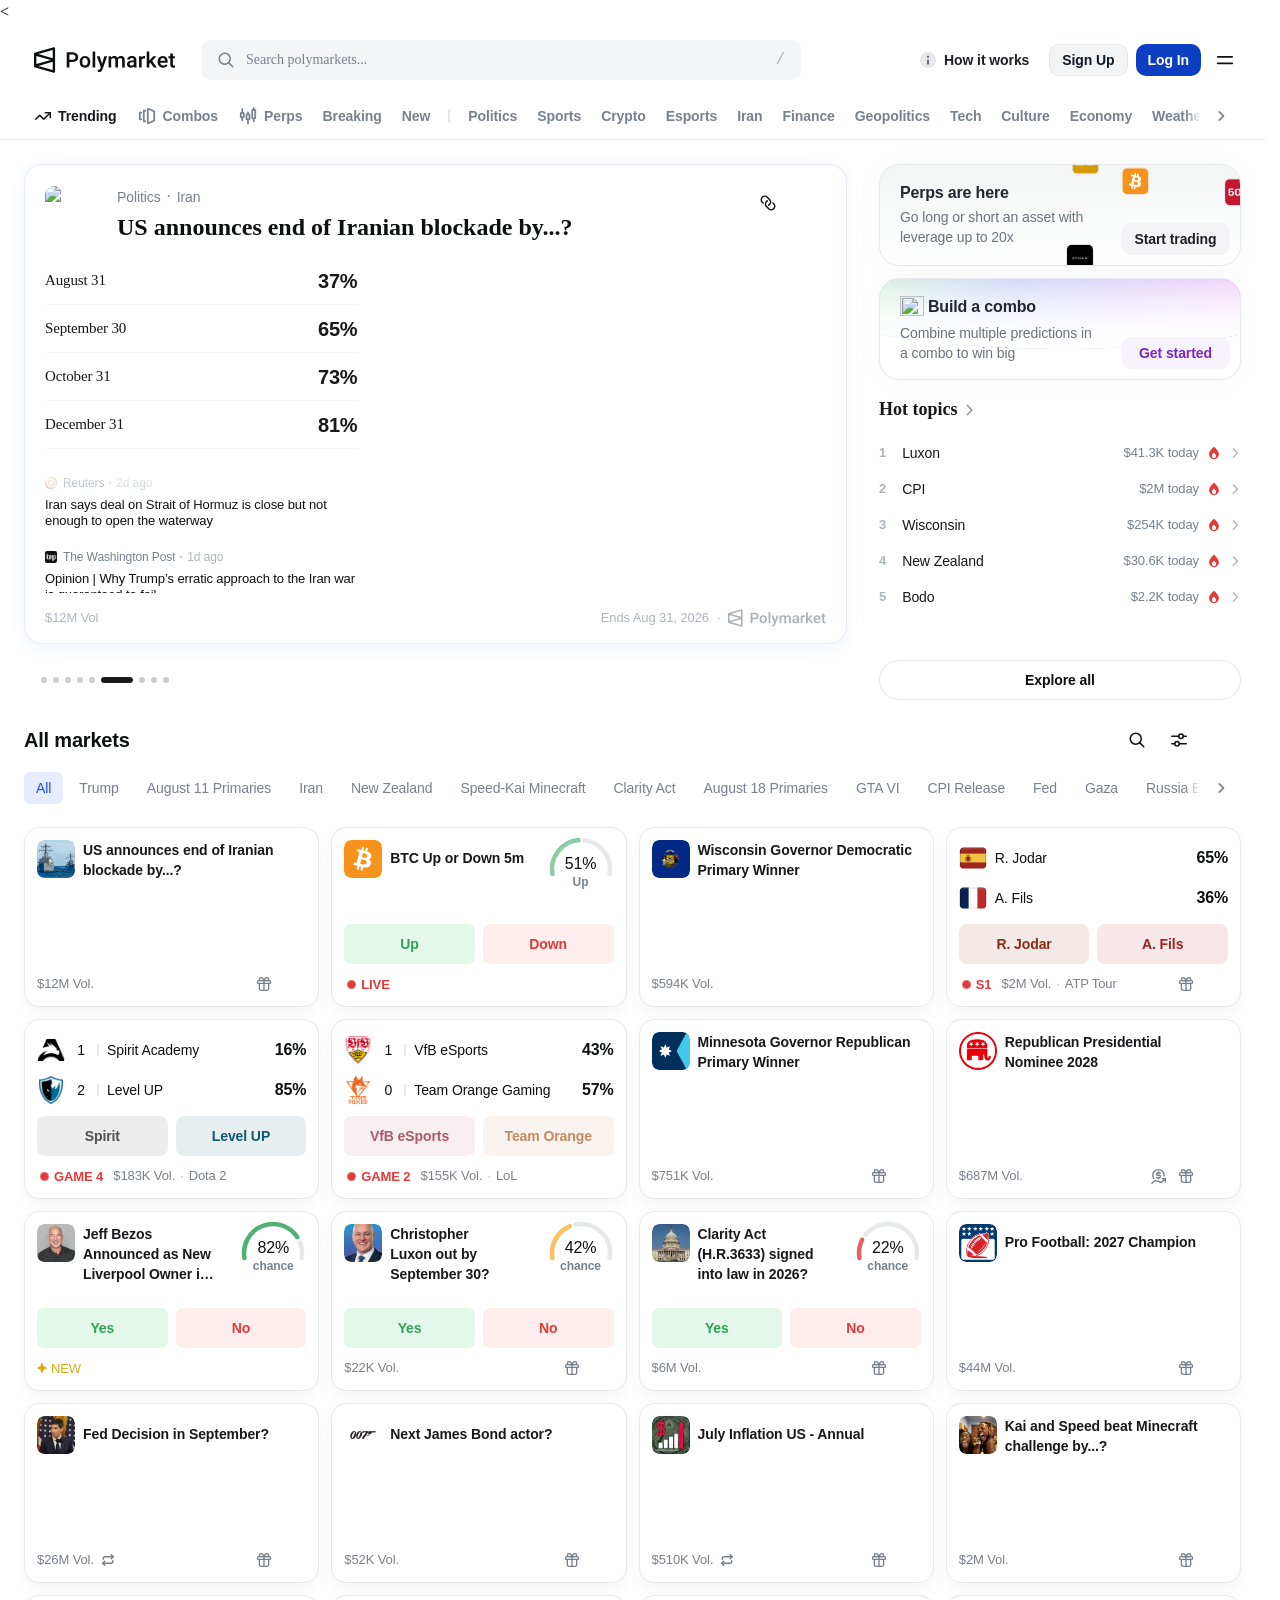
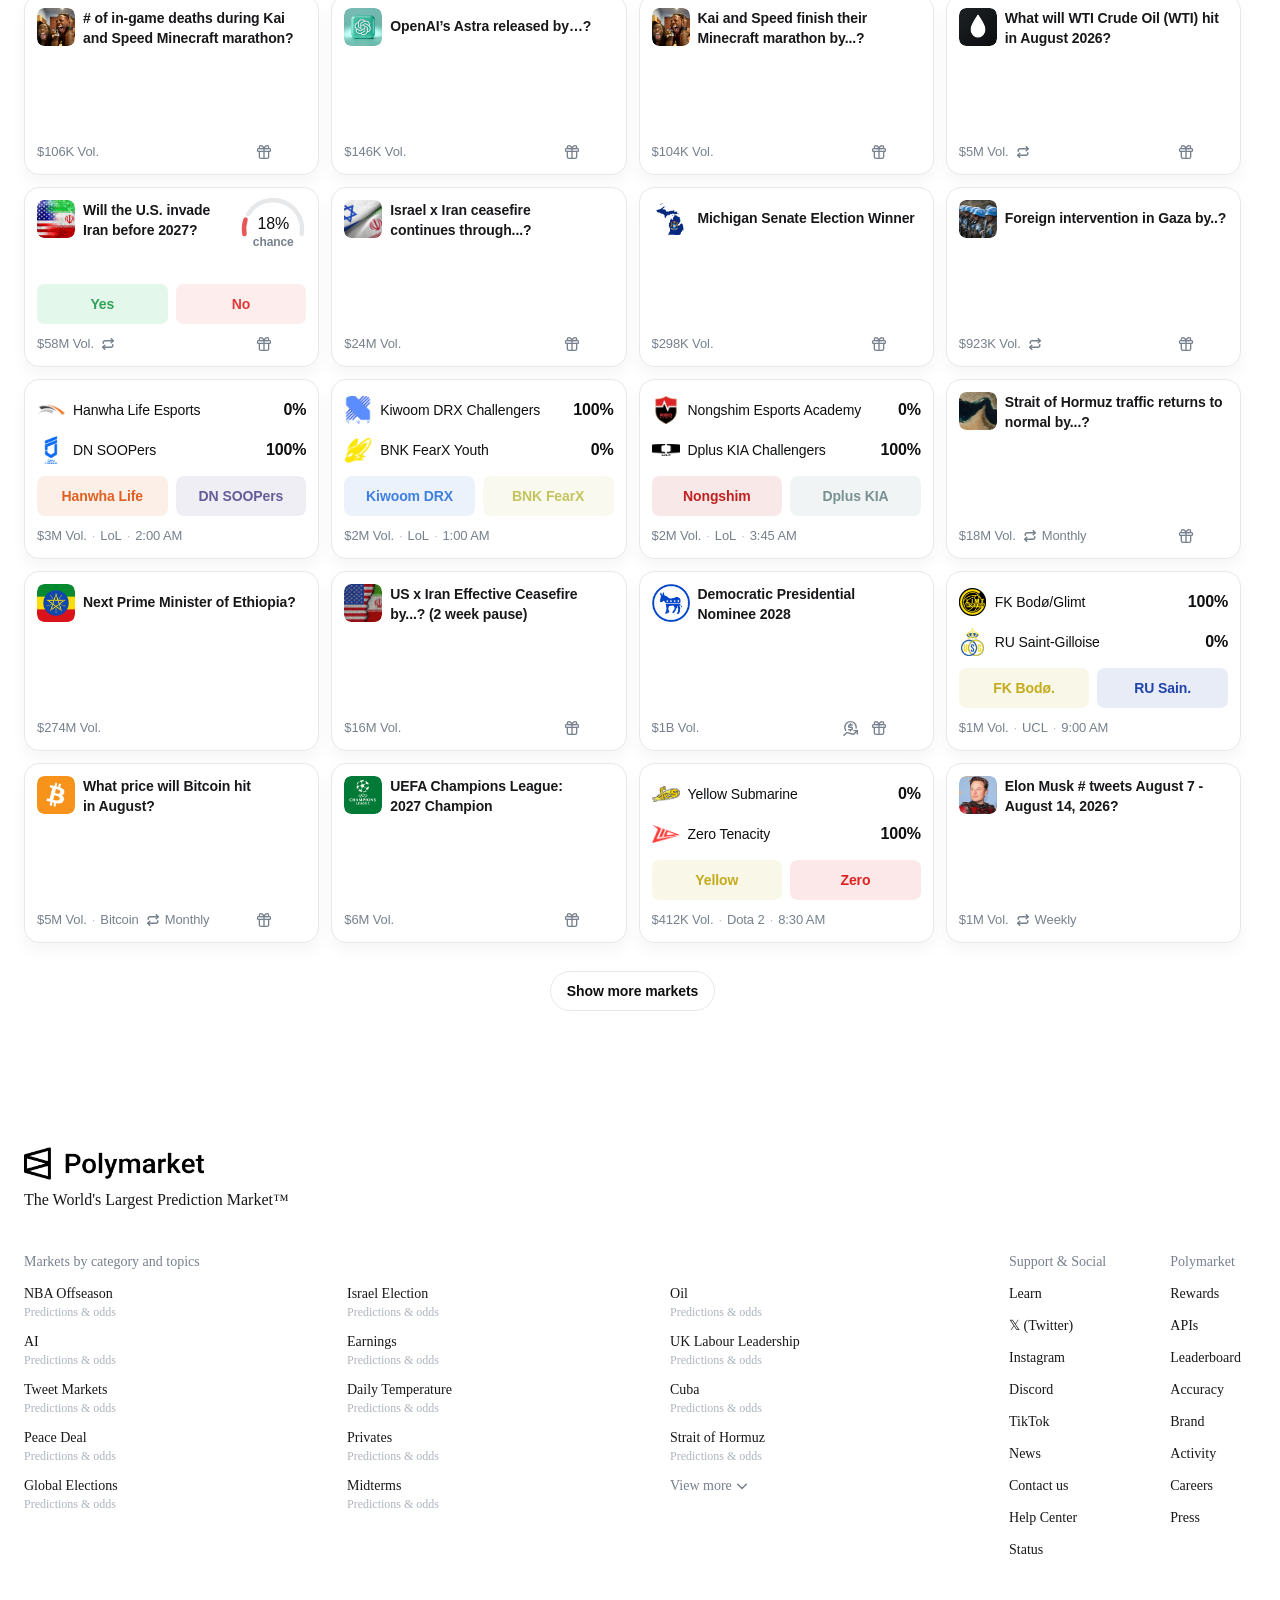
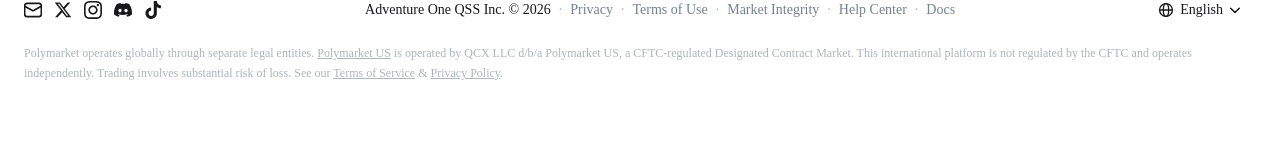
